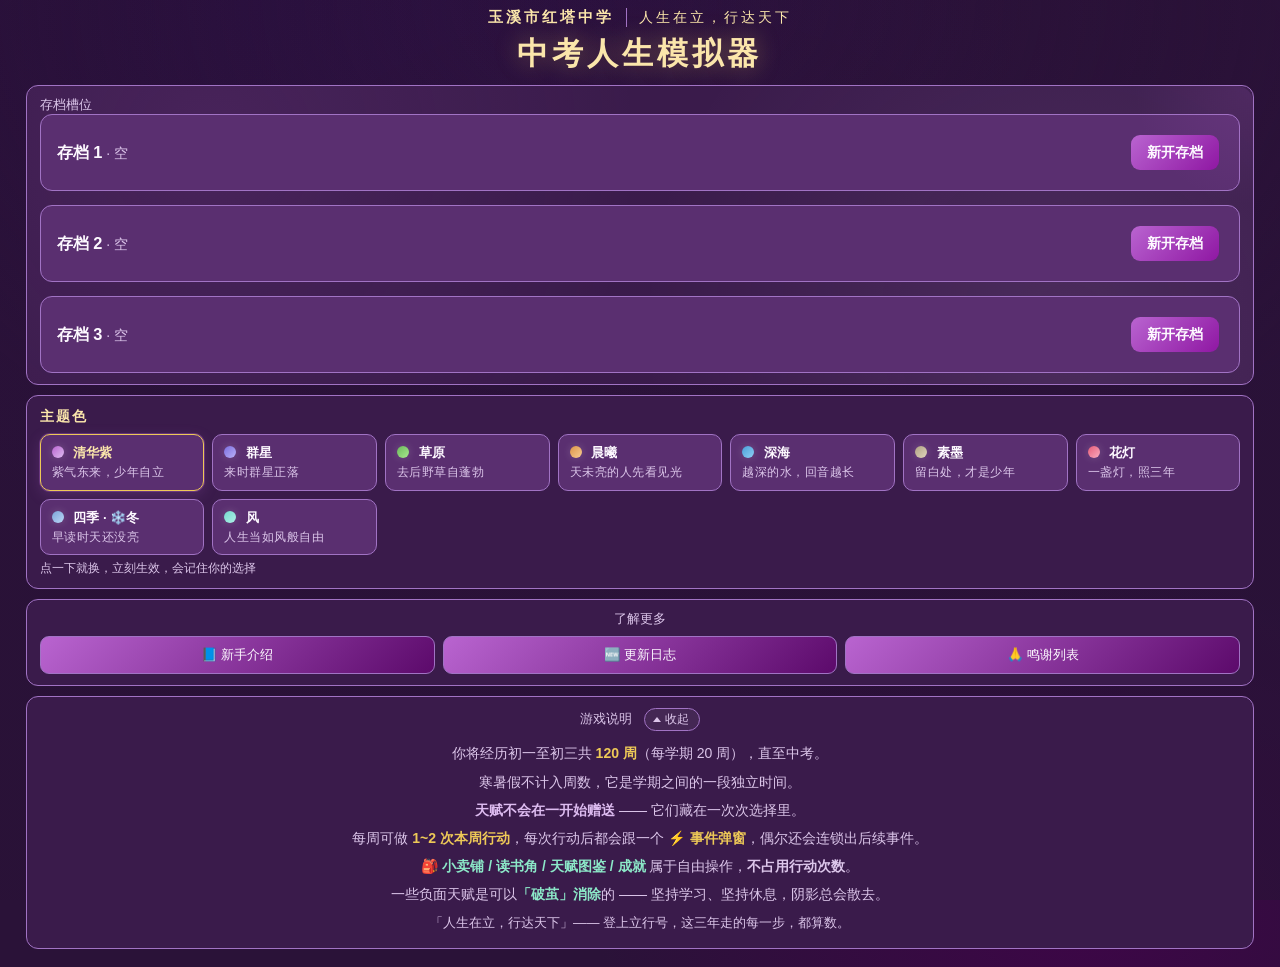
==== game.html @ 7a3316e2 "Add files via upload" ====
<!DOCTYPE html>
<html lang="zh-CN">

<head>
  <meta charset="UTF-8">
  <meta name="viewport" content="width=device-width, initial-scale=1.0">
  <title>中考人生模拟器 · 玉溪市红塔中学</title>

  <!-- ============================================================
       样式：按层拆分，改外观只动这里
       ============================================================ -->
  <style>
/* ============================================================
 * 基础层：配色变量、全局重置、背景、标题
 * ------------------------------------------------------------
 * 这一层只负责"长什么样"，不涉及任何玩法逻辑。
 * 想换配色、字号、动画，改这里即可。
 * ============================================================ */

    /* 主题色：清华紫 #660874
     * ------------------------------------------------------------
     * 品牌色本身很深，直接当文字色会看不清，所以拆成两支：
     *   --brand  清华紫本体，用于按钮底、渐变、卡片背景
     *   --purple 提亮后的紫，用于标题/边框/图标等需要看清的地方
     * 想换配色只改这一段，全局生效。
     */
    :root {
      --brand: #660874;       /* 清华紫（品牌主色） */
      --brand-deep: #3d0647;
      --brand-lite: #8a2b9c;

      --purple: #c08ae8;      /* 提亮紫 · 标题/边框/强调文字 */
      --purple2: #9c4dcc;
      --gold: #d7b45a;        /* 点缀金（徽章/进度条） */
      --gold-soft: #f0d488;   /* 亮金（标题发光） */

      --bg: #120a18;
      --panel: #1e1029;
      --panel2: #2a1638;
      --line: #4a2760;
      --txt: #f2ecf7;
      --dim: #bda9cd;
      --green: #7ee0c0;
      --red: #ff7aa2;
      --blue: #a86ddb;

      /* 发光色的 rgb 三元组：写成 rgb 才能在 rgba() 里调透明度。
         这三组由 js/02c-themes.js 按主题覆盖，不要在这里改。 */
      --glow: 156, 77, 204;
      --glow2: 192, 138, 232;
      --brand-rgb: 102, 8, 116;

      /* 没有背景图时用的纯 CSS 渐变（主题自带） */
      --bg-grad: none;
      --bg-image: none;
      --bg-opacity: 0.26;
      --bg-overlay: rgba(18, 10, 24, .82);
    }

    /* ============================================================
     * 屏幕自适应：根字号随视口宽度线性变化
     * ------------------------------------------------------------
     * 全站尺寸都用 rem，所以只改这一个数，按钮 / 卡片 / 间距
     * 会整整齐齐地一起放大缩小 —— 不会出现"大屏上字小得像蚂蚁"
     * 或"小笔记本上按钮顶出屏幕"的情况。
     *   1024 宽 → 约 14.3px　1280 宽 → 约 15.1px　1920 宽 → 约 17px
     * 想整体更大/更小，调下面这行即可。
     * ============================================================ */
    html {
      font-size: clamp(13px, calc(11px + 0.36vw), 18px)
    }

    /* 矮屏（1366×768 这类笔记本）：字号再收一档，换垂直空间 */
    @media(max-height:820px) {
      html {
        font-size: clamp(12.5px, calc(10.5px + 0.26vw), 15px)
      }
    }

    * {
      box-sizing: border-box;
      margin: 0;
      padding: 0
    }

    body {
      /* 主题渐变 + 兜底深色，两者叠着用，主题没配渐变也不会白屏 */
      background: var(--bg-grad, none), var(--bg);
      background-color: var(--bg);
      color: var(--txt);
      font-family: "PingFang SC", "Microsoft YaHei", sans-serif;
      font-size: .92rem;
      min-height: 100vh;
      padding: clamp(8px, 0.9vh, 14px)
    }

    /* 内容宽度：小屏跟着缩，大屏最多铺到 1280px 而不是一条 960 的窄带 */
    .screen {
      width: min(1280px, 96vw);
      margin: 0 auto
    }

    /* ============================================================
     * 主菜单在矮屏上收紧
     * ------------------------------------------------------------
     * 主菜单是长页面，允许滚动；但 1366×768 这类笔记本上
     * 我们希望它尽量一屏装得下，少滚一点是一点。
     * 这里把标题、卡片内边距、行高一并压一档，约能省 120~200px。
     * ============================================================ */
    @media(max-height:820px) {
      #startScreen h1 {
        font-size: 1.5rem;
        margin: 2px 0
      }

      #startScreen .sub {
        font-size: .8rem;
        margin-bottom: 4px
      }

      #startScreen .card {
        padding: 8px 10px;
        margin-bottom: 6px
      }

      #startScreen .slots {
        gap: 5px
      }

      #startScreen .docbtns {
        gap: 5px
      }

      #startScreen .docbtns .btn {
        padding: 5px 10px;
        font-size: .82rem
      }

      #startScreen #aboutBody {
        font-size: .8rem !important;
        line-height: 1.6 !important
      }

      #startScreen .themelist {
        gap: 5px
      }
    }

    /* 极矮屏（≤680）：「游戏说明」默认收起，但绝不彻底消失。
     * 以前这里直接 display:none，矮屏上玩家就完全看不到说明了 ——
     * 现在改成默认折叠，点一下「展开」照样能看。 */
    @media(max-height:680px) {
      #startScreen #aboutBody.collapsed {
        display: none
      }

      #startScreen h1 {
        font-size: 1.3rem
      }

      .school-brand {
        display: none
      }
    }

    /* ============================================================
     * 游戏屏：整屏自适应，一屏装下所有东西
     * ------------------------------------------------------------
     * 用 flex 撑满视口高度，日志区吃掉剩余空间（flex:1），
     * 行动面板保持自身高度。这样 768 高的笔记本和 1440 高的
     * 大屏看到的都是"不用滚的完整界面"，只是日志区高矮不同。
     * ============================================================ */
    #gameScreen {
      height: calc(100vh - 2 * clamp(8px, 0.9vh, 14px));
      height: calc(100dvh - 2 * clamp(8px, 0.9vh, 14px));
      display: flex;
      flex-direction: column;
      min-height: 0
    }

    /* 窄屏 / 矮屏：放弃"一屏装下"，回到自然滚动（不然内容会被压扁） */
    @media(max-width:760px),
    (max-height:560px) {
      #gameScreen {
        height: auto;
        min-height: calc(100vh - 2 * clamp(8px, 0.9vh, 14px))
      }
    }

    h1 {
      font-size: 2rem;
      letter-spacing: 4px;
      text-align: center;
      color: var(--gold-soft);
      text-shadow: 0 0 24px rgba(215, 180, 90, .45);
      animation: titleGlow 3s ease-in-out infinite alternate
    }

    @keyframes titleGlow {
      from {
        text-shadow: 0 0 24px rgba(215, 180, 90, .45)
      }

      to {
        text-shadow: 0 0 40px rgba(240, 212, 136, .85)
      }
    }

    .sub {
      text-align: center;
      color: var(--dim);
      margin: 6px 0 14px
    }

/* ==================================================================
 * 「游戏说明」的展开 / 收起
 * ------------------------------------------------------------------
 * 标题右侧的一枚小胶囊：一枚会转向的箭头 + 一个词。
 *   展开时 → 箭头朝上，写「收起」
 *   收起时 → 箭头朝下，写「展开」
 * 矮屏（≤680 高）默认收起，但按钮一直在，点一下就能看到说明。
 * ================================================================== */

.about-toggle {
  display: inline-flex;
  align-items: center;
  gap: 4px;
  margin-left: 8px;
  padding: 2px 10px 2px 8px;
  font-size: .74rem;
  line-height: 1.5;
  font-family: inherit;
  color: var(--glow2, #c9a3e0);
  background: rgba(255, 255, 255, .05);
  border: 1px solid var(--line);
  border-radius: 999px;
  cursor: pointer;
  vertical-align: middle;
  white-space: nowrap;
  transition: background .18s ease, border-color .18s ease, color .18s ease
}

.about-toggle:hover {
  background: rgba(255, 255, 255, .12);
  border-color: var(--glow2, #c9a3e0)
}

.about-toggle:active {transform: translateY(1px)}

/* 箭头：默认朝下（收起态），展开时转 180° 朝上 */
.about-toggle .chev {
  width: 0;
  height: 0;
  border-left: 4px solid transparent;
  border-right: 4px solid transparent;
  border-top: 5px solid currentColor;
  transition: transform .28s cubic-bezier(.34, 1.4, .64, 1)
}

.about-toggle.is-open .chev {transform: rotate(180deg)}

@media(prefers-reduced-motion: reduce) {
  .about-toggle .chev {transition: none}
}

</style>
  <style>
/* ============================================================
 * 组件层：按钮、卡片、属性条、徽章、日志、行动面板
 * ------------------------------------------------------------
 * 这一层只负责"长什么样"，不涉及任何玩法逻辑。
 * 想换配色、字号、动画，改这里即可。
 * ============================================================ */

    .btn {
      display: inline-block;
      background: linear-gradient(135deg, var(--brand-lite), var(--brand-deep));
      border: 1px solid var(--line);
      color: var(--txt);
      padding: 8px 16px;
      border-radius: 9px;
      font-size: .92rem;
      cursor: pointer;
      transition: box-shadow .2s ease, border-color .2s ease, filter .2s ease, background .2s ease;
      margin: 4px;
      position: relative;
      overflow: hidden
    }

    .btn::before {
      content: "";
      position: absolute;
      top: 0;
      left: -100%;
      width: 100%;
      height: 100%;
      background: linear-gradient(90deg, transparent, rgba(var(--glow2), .2), transparent);
      transition: left .4s ease
    }

    .btn:not(:disabled):hover::before {
      left: 100%
    }

    .btn::after {
      content: "";
      position: absolute;
      inset: 0;
      border-radius: inherit;
      pointer-events: none;
      box-shadow: 0 0 0 0 rgba(var(--glow), 0);
      transition: box-shadow .22s ease
    }

    .btn:not(:disabled):hover::after {
      box-shadow: 0 0 0 2px rgba(var(--glow), .5), 0 8px 22px rgba(var(--glow), .32)
    }

    .btn:not(:disabled):hover {
      filter: brightness(1.14);
      border-color: var(--purple)
    }

    .btn.primary {
      background: linear-gradient(135deg, var(--brand-lite), var(--brand));
      border: none;
      font-weight: bold
    }

    .btn.green {
      background: linear-gradient(135deg, #7ee0c0, #3aa88a);
      border: none
    }

    .btn:disabled {
      opacity: .4;
      cursor: not-allowed;
      filter: none
    }

    .btn:disabled::after {
      display: none
    }

    .btn:disabled:hover {
      filter: none;
      border-color: var(--line);
      box-shadow: none
    }

    .btn:disabled.green {
      filter: grayscale(.7)
    }

    .card {
      background: var(--panel);
      border: 1px solid var(--line);
      border-radius: 12px;
      padding: 11px 13px;
      margin: 0;
      animation: fadeInUp .4s ease both
    }

    /* 开始界面（主菜单）是单列长页面，卡片之间需要留白 */
    #startScreen .card {
      margin: 10px 0
    }

    @keyframes fadeInUp {
      from {
        opacity: 0;
        transform: translateY(12px)
      }

      to {
        opacity: 1;
        transform: none
      }
    }

    .slots {
      display: grid;
      gap: 14px
    }

    .slot {
      background: var(--panel2);
      border: 1px solid var(--line);
      border-radius: 12px;
      padding: 16px;
      display: flex;
      justify-content: space-between;
      align-items: center;
      gap: 10px;
      flex-wrap: wrap;
      transition: all .2s ease
    }

    .slot:hover {
      border-color: var(--purple);
      box-shadow: 0 4px 16px rgba(var(--glow), .2)
    }

    .slot .info {
      font-size: .9rem;
      color: var(--dim);
      line-height: 1.7
    }

    .slot .info b {
      color: var(--txt);
      font-size: 1.05rem
    }

    .hidden {
      display: none !important
    }

    /* 主区：左栏宽度随视口变化（小屏 210 / 大屏 280），
     * 并用 min-height:0 允许内部滚动 —— 否则 flex 子项会被内容撑破。 */
    #hud {
      display: grid;
      grid-template-columns: clamp(210px, 21vw, 280px) 1fr;
      gap: 10px;
      align-items: stretch;
      flex: 1 1 auto;
      min-height: 0
    }

    /* 左栏：状态卡片竖排，间距统一收紧；内容超高时自己滚 */
    .sidecol {
      display: grid;
      grid-template-rows: auto auto 1fr;
      gap: 8px;
      min-height: 0;
      overflow-y: auto
    }

    /* 右栏：日志吃掉剩余高度，行动面板保持自身高度 */
    .maincol {
      display: grid;
      grid-template-rows: 1fr auto;
      gap: 8px;
      min-height: 0
    }

    @media(max-width:760px) {
      #hud {
        grid-template-columns: 1fr;
        grid-template-rows: auto 1fr
      }

      .sidecol {
        grid-template-rows: none;
        overflow: visible
      }
    }

    /* 假期期间顶栏的「❄️ 寒假 / 🌞 暑假」—— 这时不显示第几周 */
    .weekpill .vac-pill {
      color: var(--gold-soft);
      font-weight: bold
    }

    .stat {
      margin: 6px 0;
      font-size: .9rem
    }

    .stat .bar {
      height: 8px;
      background: #11152e;
      border-radius: 4px;
      overflow: hidden;
      margin-top: 3px
    }

    .stat .bar i {
      display: block;
      height: 100%;
      border-radius: 4px;
      transition: width .6s cubic-bezier(.4, 0, .2, 1)
    }

    .badge {
      display: inline-block;
      padding: 2px 8px;
      border-radius: 6px;
      font-size: .78rem;
      margin: 2px;
      border: 1px solid var(--line);
      transition: all .2s ease;
      cursor: pointer
    }

    .badge:hover {
      box-shadow: 0 0 12px rgba(var(--glow), .5);
      border-color: var(--purple);
      filter: brightness(1.2)
    }

    .c1 {
      color: #a99fd4
    }

    .c2 {
      color: #7ee0c0
    }

    .c3 {
      color: var(--purple)
    }

    .c4 {
      color: #c9a7ff
    }

    .c5 {
      color: #ffb4d1
    }

    .c6 {
      color: var(--gold-soft);
      text-shadow: 0 0 8px rgba(var(--glow2), .6)
    }

    .c7 {
      color: #ffb86b;
      text-shadow: 0 0 10px rgba(255, 184, 107, .7)
    }

    /* 日志区：吃掉剩余高度，内部滚动，页面整体不会被日志撑长。
     * min-height 保证矮屏上也不会被压成一条缝。 */
    .log {
      height: auto;
      min-height: 120px;
      max-height: 46vh;
      overflow-y: auto;
      background: #0b0818;
      border: 1px solid var(--line);
      border-radius: 12px;
      padding: 10px 12px;
      font-size: .86rem;
      line-height: 1.6
    }

    .log .week-head {
      color: var(--gold);
      font-weight: bold;
      border-top: 1px dashed var(--line);
      padding-top: 4px;
      margin-top: 4px;
      animation: fadeInUp .5s ease both
    }

    .log .good {
      color: var(--green)
    }

    .log .bad {
      color: var(--red)
    }

    .log .sys {
      color: var(--blue)
    }

    .log .talent {
      color: var(--purple)
    }

    .log .exam {
      color: var(--gold)
    }

    .log .ach {
      color: #ffb86b;
      font-weight: bold
    }

    .log>div {
      animation: fadeInUp .3s ease both
    }

    .opts {
      display: grid;
      gap: 6px;
      margin-top: 6px
    }

    .opts .btn {
      text-align: left
    }

    /* ============================================================
     * 界面瘦身（紧凑布局）
     * ------------------------------------------------------------
     * 这几段是专门为"少滚滚轮"加的：
     *   .statgrid  属性栏两列，进度条变细
     *   .actgrid   行动按钮单列（六选一竖排，不再显得空泛）
     *   .subjtoggle 学科栏默认折叠
     * 想恢复原来的宽松版式，把这几段整块删掉即可。
     * ============================================================ */

    .statgrid {
      display: grid;
      grid-template-columns: 1fr 1fr;
      gap: 4px 10px
    }

    .stat.compact {
      margin: 1px 0;
      font-size: .78rem
    }

    .stat.compact .bar {
      height: 4px;
      margin-top: 1px
    }

    /* 属性名 + 档位文字一行，档位靠右 */
    .stathead {
      display: flex;
      justify-content: space-between;
      align-items: baseline;
      gap: 4px
    }

    .stathead .num {
      color: var(--gold)
    }

    /* 档位文字：t0 最糟 → t4 最好（压力由 JS 反向传 tone，配色自动对调）
     *
     * ★ 注意：这里只给 color，绝不能给 background。
     *   以前文字和背景用了同一个颜色，等于"红字画在红方块上"，
     *   结果整块变成纯色方块，档位文字完全看不见。
     *   刻度条的填充色由下面 .segbar i.on 单独负责。
     */
    .stathead .lv {
      font-size: .74rem;
      letter-spacing: .5px;
      white-space: nowrap;
      background: none;
      padding: 0 2px;
      border-radius: 3px
    }

    .stathead .lv.t0 {color: var(--red)}

    .stathead .lv.t1 {color: #ffb86b}

    .stathead .lv.t2 {color: var(--gold)}

    .stathead .lv.t3 {color: #b9e37a}

    .stathead .lv.t4 {color: var(--green)}

    /* 刻度条的填充色：只画在 segbar 的格子上 */
    .segbar.t0 i.on {background: var(--red)}

    .segbar.t1 i.on {background: #ffb86b}

    .segbar.t2 i.on {background: var(--gold)}

    .segbar.t3 i.on {background: #b9e37a}

    .segbar.t4 i.on {background: var(--green)}

    /* 五格刻度条：只暴露"第几档"，不暴露精确数值 */
    .segbar {
      display: grid;
      grid-template-columns: repeat(5, 1fr);
      gap: 2px;
      margin-top: 3px
    }

    .segbar i {
      display: block;
      height: 5px;
      border-radius: 2px;
      background: #11152e;
      transition: background .5s ease
    }

    /* 行动按钮：单列竖排。每一行只占一行高，六行也不会把屏幕顶下去 */
    .actgrid {
      display: grid;
      grid-template-columns: 1fr;
      gap: 5px;
      margin-top: 5px
    }

    .actgrid .btn {
      margin: 0;
      padding: 7px 12px;
      font-size: .9rem;
      text-align: left;
      line-height: 1.35
    }

    .actgrid .btn small {
      display: block;
      color: #c8d0f0;
      font-size: .74rem;
      margin-top: 1px
    }

    @media(max-width:420px) {
      .statgrid {
        grid-template-columns: 1fr
      }
    }

    @media(max-width:760px) {
      .log {
        max-height: 40vh
      }
    }

    /* ============================================================
     * 顶栏时间胶囊 / 社团胶囊
     * ============================================================ */

    .timepill,
    .clubpill {
      display: inline-flex;
      align-items: center;
      gap: 4px;
      padding: 4px 12px;
      border-radius: 999px;
      font-size: .78rem;
      background: var(--panel2);
      border: 1px solid var(--line);
      color: var(--dim);
      white-space: nowrap
    }

    .timepill b,
    .clubpill b {
      color: var(--gold)
    }

    .clubpill {
      background: linear-gradient(135deg, rgba(var(--brand-rgb), .5), var(--panel2));
      border-color: var(--purple);
      color: var(--txt)
    }

    .clubpill b {
      color: var(--gold-soft)
    }

    /* 主菜单三个文档按钮 */
    .docbtns {
      display: flex;
      gap: 8px;
      justify-content: center;
      flex-wrap: wrap
    }

    .docbtns .btn {
      flex: 1 1 30%;
      min-width: 120px;
      margin: 0;
      padding: 9px 6px;
      font-size: .85rem
    }

    /* ============================================================
     * Markdown 文档弹窗
     * ============================================================ */

    /* ★ v1.1 收紧：文档弹窗以前被拉得很长，
     *   一半是因为段间距和行高都偏大，一半是因为
     *   guide.md 里几乎每句话之间都有空行（每句一个 <p>）。
     *   这里把间距压到"看着是一段话"的程度，而不是段与段之间空一大块。 */
    /* ★ 关键修复：弹窗正文是 white-space: pre-wrap（为了保留事件文案里的手动换行），
     *   但 Markdown 渲染出来的 HTML 每个标签之间都有一个 "\n"，
     *   被 pre-wrap 一渲染就成了真实空行 —— 每两个元素之间凭空多出一行，
     *   整篇文档被拉长一大截。这里把文档区改回 normal。 */
    .markdown {
      line-height: 1.45;
      font-size: .85rem;
      white-space: normal
    }

    .markdown h2 {
      font-size: .98rem;
      color: var(--gold-soft);
      margin: 2px 0 4px;
      padding-bottom: 2px;
      border-bottom: 1px solid var(--line)
    }

    .markdown h2:first-child {
      margin-top: 0
    }

    .markdown h3 {
      font-size: .9rem;
      color: var(--purple);
      margin: 6px 0 2px
    }

    .markdown h4 {
      font-size: .85rem;
      color: var(--txt);
      margin: 5px 0 1px
    }

    .markdown p {
      margin: 1px 0;
      color: var(--txt)
    }

    /* 相邻段落之间留一点点呼吸，但不再是"空一行" */
    .markdown p + p {
      margin-top: 2px
    }

    .markdown ul {
      margin: 2px 0 2px 16px
    }

    .markdown li {
      margin: 0 0
    }

    .markdown blockquote {
      margin: 4px 0;
      padding: 4px 8px;
      line-height: 1.45;
      border-left: 3px solid var(--gold);
      background: rgba(215, 180, 90, .07);
      color: var(--gold-soft);
      border-radius: 0 8px 8px 0
    }

    .markdown code {
      background: var(--panel2);
      padding: 1px 5px;
      border-radius: 4px;
      font-size: .8rem;
      color: var(--green)
    }

    .markdown hr.mdhr {
      border: 0;
      border-top: 1px dashed var(--line);
      margin: 5px 0
    }

    .markdown table.mdtable {
      width: 100%;
      border-collapse: collapse;
      margin: 6px 0;
      font-size: .8rem
    }

    .markdown .mdtable th {
      background: var(--panel2);
      color: var(--gold-soft);
      padding: 4px 6px;
      text-align: left;
      border: 1px solid var(--line)
    }

    .markdown .mdtable td {
      padding: 4px 6px;
      border: 1px solid var(--line);
      color: var(--txt)
    }

    .markdown .mdtable tr:nth-child(even) td {
      background: rgba(255, 255, 255, .02)
    }

    /* ============================================================
     * 隐藏滚动条（视觉干净，但仍能正常滚动）
     * ------------------------------------------------------------
     * 开关在 js/02-config.js 的 ui.hideScrollbar（默认开）。
     * 想恢复滚动条，把那一项改成 false 即可，不用动这里。
     * ============================================================ */

    /* Chrome / Edge / Safari */
    body.no-scrollbar ::-webkit-scrollbar,
    body.no-scrollbar *::-webkit-scrollbar {
      width: 0;
      height: 0;
      background: transparent
    }

    body.no-scrollbar ::-webkit-scrollbar-thumb,
    body.no-scrollbar *::-webkit-scrollbar-thumb {
      background: transparent;
      border: 0
    }

    body.no-scrollbar ::-webkit-scrollbar-track,
    body.no-scrollbar *::-webkit-scrollbar-track {
      background: transparent
    }

    /* Firefox / 旧 Edge */
    body.no-scrollbar,
    html.no-scrollbar,
    body.no-scrollbar *,
    html.no-scrollbar * {
      scrollbar-width: none;
      -ms-overflow-style: none
    }

    /* 页面级滚动条（归 html 管） */
    html.no-scrollbar::-webkit-scrollbar,
    body.no-scrollbar::-webkit-scrollbar {
      width: 0;
      height: 0;
      background: transparent
    }

    /* ============================================================
     * 滚动提示：内容没看完时，底部一道渐隐
     * ------------------------------------------------------------
     * 隐藏滚动条后玩家可能不知道下面还有内容，
     * 用一道很淡的渐变暗示。开关：ui.scrollHint
     * ============================================================ */

    .scrollfade {
      position: relative
    }

    body.scroll-hint .scrollfade::after {
      content: "";
      position: absolute;
      left: 0;
      right: 0;
      bottom: 0;
      height: 26px;
      pointer-events: none;
      background: linear-gradient(to bottom, rgba(11, 8, 24, 0), rgba(11, 8, 24, .92));
      border-radius: 0 0 12px 12px;
      z-index: 2
    }

    body.scroll-hint .modal .scrollfade::after {
      background: linear-gradient(to bottom, rgba(20, 14, 38, 0), rgba(20, 14, 38, .95))
    }

    /* 已经滚到底就把渐隐去掉（由 JS 打上 .at-end） */
    body.scroll-hint .scrollfade.at-end::after {
      opacity: 0;
      transition: opacity .2s ease
    }

    /* ============================================================
     * 矮屏（1366×768 这类笔记本）：收紧垂直节奏
     * ------------------------------------------------------------
     * 顶栏和卡片的内边距压一档，把省下的高度让给日志与行动面板。
     * ============================================================ */
    @media(max-height:820px) {
      .topline {
        gap: 4px;
        margin-bottom: 6px
      }

      .topline .btn {
        padding: 5px 10px;
        margin: 2px
      }

      .card {
        padding: 8px 10px
      }

      .actgrid .btn {
        padding: 6px 10px
      }
    }

</style>
  <style>
/* ============================================================
 * 弹窗层：模态框、天赋详情、飘字、提示条、成就格
 * ------------------------------------------------------------
 * 这一层只负责"长什么样"，不涉及任何玩法逻辑。
 * 想换配色、字号、动画，改这里即可。
 * ============================================================ */

    .modal-mask {
      position: fixed;
      inset: 0;
      background: rgba(5, 3, 15, .8);
      display: flex;
      align-items: center;
      justify-content: center;
      z-index: 50;
      animation: maskIn .25s ease
    }

    @keyframes maskIn {
      from {
        opacity: 0
      }

      to {
        opacity: 1
      }
    }

    /* 弹窗本身不滚动，只有内部 .body 滚动。
     * 这样右上角的 × 永远固定在弹窗顶部，滚到哪都能点到。 */
    .modal {
      background: var(--panel);
      border: 1px solid var(--purple);
      border-radius: 14px;
      max-width: 480px;
      width: 92%;
      padding: 14px 16px;
      box-shadow: 0 0 60px rgba(var(--glow), .25);
      max-height: 86vh;
      display: flex;
      flex-direction: column;
      overflow: hidden;
      animation: pop .3s ease;
      position: relative
    }

    .modal.talent-modal {
      max-width: 430px;
      padding: 12px 14px
    }

    .modal.talent-modal .body {
      font-size: .85rem;
      line-height: 1.6
    }

    .talent-header {
      display: flex;
      align-items: center;
      justify-content: space-between;
      gap: 8px;
      margin-bottom: 8px;
      padding-bottom: 8px;
      border-bottom: 1px dashed var(--line)
    }

    .talent-header .talent-name {
      font-size: 1.05rem;
      font-weight: bold;
      letter-spacing: .5px
    }

    .talent-header .talent-lv {
      font-size: .72rem;
      padding: 2px 8px;
      border-radius: 999px;
      border: 1px solid currentColor
    }

    .talent-poem {
      font-style: italic;
      color: var(--dim);
      text-align: center;
      margin-bottom: 8px;
      font-size: .78rem;
      line-height: 1.5
    }

    .talent-section {
      background: var(--panel2);
      border: 1px solid var(--line);
      border-radius: 8px;
      padding: 5px 9px;
      margin-bottom: 5px
    }

    .talent-section .label {
      font-size: .68rem;
      color: var(--dim);
      margin-bottom: 1px;
      letter-spacing: .5px
    }

    .talent-section .value {
      font-size: .78rem;
      color: var(--txt);
      line-height: 1.4
    }

    .talent-section.inc .value {
      color: var(--red);
      font-size: .72rem
    }

    .talent-row {
      display: grid;
      grid-template-columns: 1fr 1fr;
      gap: 5px;
      margin-bottom: 5px
    }

    .talent-row .talent-section {
      margin-bottom: 0
    }

    /* 关闭按钮：用 sticky 而不是 absolute —— 内容再长，
     * 滚动到哪它都跟着，不会被顶上去看不见。 */
    .modal .close-x {
      position: absolute;
      top: 7px;
      right: 10px;
      padding: 1px 7px;
      z-index: 5;
      font-size: 1.3rem;
      cursor: pointer;
      color: var(--dim);
      background: var(--panel2);
      border: 1px solid var(--line);
      border-radius: 10px;
      transition: all .2s ease;
      line-height: 1.2;
      user-select: none
    }

    .modal .close-x:hover {
      color: var(--red);
      border-color: var(--red)
    }

    /* 弹窗内容区限制最大高度，内部滚动，页面不会被撑得很长 */
    .modal .body {
      flex: 1 1 auto;
      min-height: 0;
      max-height: 62vh;
      overflow-y: auto;
      overscroll-behavior: contain
    }

    /* 内容没看完时底部渐隐，暗示"下面还有"（滚动条被隐藏了，需要这个提示） */
    body.scroll-hint .modal .body.fade {
      -webkit-mask-image: linear-gradient(to bottom, #000 calc(100% - 24px), transparent 100%);
      mask-image: linear-gradient(to bottom, #000 calc(100% - 24px), transparent 100%)
    }

    /* 已经到底部（或内容根本没超）就不加渐隐 */
    body.scroll-hint .modal .body.at-end {
      -webkit-mask-image: none;
      mask-image: none
    }

    @keyframes pop {
      from {
        transform: scale(.85);
        opacity: 0
      }

      to {
        transform: scale(1);
        opacity: 1
      }
    }

    .modal h2 {
      color: var(--purple);
      margin-bottom: 6px;
      font-size: 1.05rem;
      padding-right: 28px;
      line-height: 1.35
    }

    .modal .body {
      line-height: 1.55;
      color: var(--txt);
      white-space: pre-wrap;
      font-size: .88rem
    }

    /* 弹窗正文里手写的 line-height:2 一律压到 1.55，避免大段空白 */
    .modal .body [style*="line-height:2"],
    .modal .body [style*="line-height: 2"],
    .modal .body [style*="line-height:2.2"],
    .modal .body [style*="line-height:2.4"] {
      line-height: 1.55 !important
    }

    .tag-title {
      font-size: .82rem;
      color: var(--dim)
    }

    .endcard {
      text-align: center;
      padding: 8px 4px
    }

    .endcard .big {
      font-size: 2rem;
      margin: 8px 0;
      animation: bigPop .6s cubic-bezier(.34, 1.56, .64, 1)
    }

    @keyframes bigPop {
      from {
        transform: scale(0) rotate(-180deg);
        opacity: 0
      }

      to {
        transform: scale(1) rotate(0);
        opacity: 1
      }
    }

    /* 提示条容器：竖着排，多条消息不会叠在同一处互相盖住。
     * 以前每条 toast 都自己 fixed 到 top:20px，连着来两条就完全重叠。 */
    #toastBox {
      position: fixed;
      top: 16px;
      left: 50%;
      transform: translateX(-50%);
      z-index: 99;
      display: flex;
      flex-direction: column;
      align-items: center;
      gap: 6px;
      pointer-events: none;
      width: max-content;
      max-width: 92vw
    }

    /* ============================================================
     * 弹窗正文的换行处理
     * ------------------------------------------------------------
     * 以前弹窗正文整体是 white-space: pre-wrap，本意是保留事件文案里的
     * 手动换行。但 JS 是用模板字符串拼 HTML 的，源码里为了好看有大量的
     * 换行和缩进 —— pre-wrap 会把它们全部当成真实换行渲染出来，
     * 于是天赋图鉴、破茧卡片、成绩单这些窗口凭空多出一堆空行，被拉得很长。
     *
     * 这里把默认改回 normal：只有显式写了 white-space:pre-wrap 的元素
     * （内联样式优先级更高，不受本条影响）才保留手动换行。
     * ============================================================ */
    #modalBody,
    #modalBody * {
      white-space: normal
    }

    .toast {
      position: static;
      background: linear-gradient(135deg, var(--brand-lite), var(--brand));
      color: #fff;
      padding: 10px 20px;
      border-radius: 12px;
      box-shadow: 0 8px 30px rgba(0, 0, 0, .4);
      animation: toastIn .4s cubic-bezier(.34, 1.56, .64, 1);
      white-space: nowrap;
      font-size: .9rem
    }

    @keyframes toastIn {
      from {
        transform: scale(.6);
        opacity: 0
      }

      to {
        transform: scale(1);
        opacity: 1
      }
    }

    .achlist {
      display: grid;
      grid-template-columns: repeat(auto-fill, minmax(190px, 1fr));
      gap: 7px
    }

    .achitem {
      background: var(--panel2);
      border: 1px solid var(--line);
      border-radius: 9px;
      padding: 7px 9px;
      font-size: .8rem;
      line-height: 1.5;
      transition: all .2s ease
    }

    .achitem:hover {
      border-color: var(--purple)
    }

    .achitem.lock {
      opacity: .35;
      filter: grayscale(1)
    }

    header.topline {
      display: flex;
      justify-content: space-between;
      align-items: center;
      flex-wrap: wrap;
      gap: 6px;
      margin-bottom: 8px
    }

    .weekpill {
      background: var(--panel2);
      border: 1px solid var(--line);
      border-radius: 999px;
      padding: 4px 14px;
      font-size: .84rem
    }

    .weekpill b {
      color: var(--gold)
    }

    .optbtn {
      color: #ffffff !important
    }

    .optbtn b {
      color: #ffffff;
      font-weight: 600
    }

    .optbtn small {
      color: #c8d0f0 !important;
      font-size: .8rem
    }

    .optbtn:disabled {
      opacity: .45
    }

    .optbtn:disabled b {
      color: #9aa3c7
    }

    /* 飘字：横向最多错开 5 个位置，JS 会再给一个纵向偏移，
     * 连着飘十几条也不会叠成一团看不清。 */
    .floatgain {
      position: fixed;
      left: 50%;
      top: 55%;
      transform: translateX(-50%);
      font-weight: bold;
      font-size: 1.05rem;
      pointer-events: none;
      z-index: 120;
      animation: floatup 1.6s ease-out forwards;
      text-shadow: 0 2px 8px rgba(0, 0, 0, .6)
    }

    @keyframes floatup {
      0% {
        opacity: 0;
        transform: translate(-50%, 10px) scale(.7)
      }

      15% {
        opacity: 1;
        transform: translate(-50%, 0) scale(1.15)
      }

      30% {
        transform: translate(-50%, -6px) scale(1)
      }

      100% {
        opacity: 0;
        transform: translate(-50%, -90px)
      }
    }

    .subjrow {
      display: flex;
      justify-content: space-between;
      font-size: .85rem;
      margin: 3px 0
    }

    .subjrow .bar {
      flex: 1;
      height: 6px;
      background: #11152e;
      border-radius: 3px;
      margin: 5px 8px 0;
      overflow: hidden
    }

    .subjrow .bar i {
      display: block;
      height: 100%;
      background: var(--blue);
      transition: width .5s
    }

    .namegrid {
      display: grid;
      grid-template-columns: repeat(auto-fill, minmax(96px, 1fr));
      gap: 8px;
      margin-top: 8px
    }

    .namebtn {
      background: var(--panel2);
      border: 1px solid var(--line);
      color: var(--txt);
      border-radius: 8px;
      padding: 8px;
      cursor: pointer;
      transition: all .2s ease;
      font-size: .9rem
    }

    .namebtn:hover {
      border-color: var(--purple);
      box-shadow: 0 0 0 2px rgba(var(--glow), .35)
    }

    .namebtn.sel {
      background: linear-gradient(135deg, var(--brand-lite), var(--brand-deep));
      border-color: var(--purple)
    }

    .talentgrid {
      display: grid;
      grid-template-columns: repeat(auto-fill, minmax(140px, 1fr));
      gap: 8px;
      margin-top: 8px
    }

    .talentitem {
      background: var(--panel2);
      border: 1px solid var(--line);
      border-radius: 10px;
      padding: 8px;
      font-size: .75rem;
      transition: all .25s ease
    }

    .talentitem:hover {
      border-color: var(--purple);
      box-shadow: 0 0 0 2px rgba(var(--glow), .3), 0 4px 14px rgba(var(--glow), .2)
    }

    .talentitem.lock {
      opacity: .35;
      filter: grayscale(1)
    }

    .talentitem b {
      color: var(--gold)
    }

    /* ============================================================
     * 学科栏折叠 + 天赋图鉴紧凑卡片
     * ============================================================ */

    .subjtoggle {
      font-size: .78rem;
      color: var(--purple);
      cursor: pointer;
      padding: 4px 0;
      user-select: none
    }

    .subjtoggle:hover {
      color: var(--gold)
    }

    .subjbody {
      margin-top: 4px
    }

    .subjrow {
      font-size: .76rem
    }

    .subjrow .bar {
      height: 6px
    }

    /* 天赋卡片：一行式，比原来的三行矮一半以上 */
    .talentgrid {
      grid-template-columns: repeat(auto-fill, minmax(118px, 1fr));
      gap: 6px
    }

    .talentitem {
      padding: 6px 7px;
      font-size: .72rem;
      cursor: pointer;
      position: relative
    }

    .talentitem .tlv {
      float: right;
      color: var(--dim);
      font-size: .66rem
    }

    .talentitem .tdesc {
      color: var(--dim);
      margin-top: 2px;
      font-size: .68rem;
      line-height: 1.4;
      /* 最多两行，超出省略，保证每张卡片一样高 */
      display: -webkit-box;
      -webkit-line-clamp: 2;
      -webkit-box-orient: vertical;
      overflow: hidden
    }

    /* ============================================================
     * 创角界面的开局设置（学期范围 / 难度）
     * ============================================================ */

    .setup-block {
      margin-top: 10px;
      padding-top: 8px;
      border-top: 1px dashed var(--line)
    }

    .setup-label {
      font-size: .78rem;
      color: var(--dim);
      margin: 6px 0 4px;
      letter-spacing: .5px
    }

    .setupgrid {
      display: grid;
      grid-template-columns: repeat(auto-fill, minmax(150px, 1fr));
      gap: 6px
    }

    .setupbtn {
      background: var(--panel2);
      border: 1px solid var(--line);
      border-radius: 9px;
      padding: 6px 8px;
      color: var(--txt);
      cursor: pointer;
      text-align: left;
      transition: all .2s ease;
      line-height: 1.35
    }

    .setupbtn b {
      display: block;
      font-size: .84rem
    }

    .setupbtn small {
      display: block;
      color: var(--dim);
      font-size: .68rem;
      margin-top: 1px
    }

    .setupbtn:hover {
      border-color: var(--purple);
      box-shadow: 0 0 0 2px rgba(var(--glow), .3)
    }

    .setupbtn.sel {
      background: linear-gradient(135deg, var(--brand-lite), var(--brand-deep));
      border-color: var(--purple)
    }

    .setupbtn.sel small {
      color: #d8cbe8
    }

    .setup-hint {
      margin-top: 6px;
      font-size: .7rem;
      color: var(--dim);
      line-height: 1.5
    }

    /* 文档弹窗底部的来源说明 */
    .docfoot {
      margin-top: 10px;
      padding-top: 6px;
      border-top: 1px dashed var(--line);
      font-size: .72rem;
      color: var(--dim);
      text-align: right
    }

/* ==================================================================
 * v1.3 旅游地图
 * ------------------------------------------------------------------
 * 一张抽象的示意图：不是精确地图，只求一眼能认出是云南 / 中国，
 * 景点按 x/y 百分比摆在相应位置上。不依赖任何图片，主题切换也不影响。
 * ================================================================== */

.travel-map {
  position: relative;
  width: 100%;
  height: 220px;
  margin: 8px 0 4px;
  border-radius: 12px;
  border: 1px solid var(--line);
  background:
    radial-gradient(60% 60% at 30% 25%, rgba(120, 190, 255, .10), transparent 70%),
    linear-gradient(160deg, rgba(255, 255, 255, .04), rgba(0, 0, 0, .12));
  overflow: hidden;
}

.travel-map::before {
  /* 底图的抽象轮廓 —— 用两条弧形模拟地形，纯装饰 */
  content: "";
  position: absolute;
  inset: 0;
  background:
    radial-gradient(45% 55% at 55% 60%, rgba(120, 200, 160, .14), transparent 68%),
    radial-gradient(35% 40% at 25% 30%, rgba(200, 180, 120, .12), transparent 70%);
  pointer-events: none;
}

.map-far::before {
  background:
    radial-gradient(50% 45% at 62% 40%, rgba(140, 190, 240, .13), transparent 70%),
    radial-gradient(40% 50% at 30% 55%, rgba(190, 210, 150, .11), transparent 70%),
    radial-gradient(30% 30% at 40% 20%, rgba(220, 190, 140, .10), transparent 70%);
}

.map-label {
  position: absolute;
  right: 10px;
  bottom: 8px;
  font-size: .8rem;
  letter-spacing: .3em;
  color: var(--dim);
  opacity: .5;
  pointer-events: none;
}

.spot-dot {
  position: absolute;
  transform: translate(-50%, -50%);
  background: none;
  border: 0;
  padding: 0;
  cursor: pointer;
  display: flex;
  flex-direction: column;
  align-items: center;
  gap: 2px;
  max-width: 5.6em;
}

.spot-dot i {
  display: block;
  width: 10px;
  height: 10px;
  border-radius: 50%;
  background: var(--glow, #c08ae8);
  box-shadow: 0 0 0 3px rgba(255, 255, 255, .10);
  transition: transform .15s, box-shadow .15s, background .15s;
}

.spot-dot span {
  font-size: .68rem;
  line-height: 1.15;
  color: var(--txt);
  text-shadow: 0 1px 3px rgba(0, 0, 0, .8);
  white-space: nowrap;
}

.spot-dot:hover i {transform: scale(1.35);}

.spot-dot.spot-on i {
  background: var(--green, #52c07a);
  box-shadow: 0 0 0 4px rgba(82, 192, 122, .28);
  transform: scale(1.3);
}

.spot-dot.spot-on span {color: var(--green, #52c07a); font-weight: 700;}

.spot-dot.spot-poor {opacity: .38; cursor: not-allowed;}
.spot-dot.spot-poor i {background: var(--dim);}

@media (max-width: 480px) {
  .travel-map {height: 190px;}
  .spot-dot span {font-size: .62rem;}
}

</style>
  <style>
/* ============================================================
 * 主题层：流光特效、学校皮肤、弹窗徽章、事件进度条
 * ------------------------------------------------------------
 * 这一层只负责"长什么样"，不涉及任何玩法逻辑。
 * 想换配色、字号、动画，改这里即可。
 * ============================================================ */

    .premium-bg {
      background:
        radial-gradient(circle at 15% 20%, rgba(var(--glow), .12), transparent 40%),
        radial-gradient(circle at 85% 80%, rgba(var(--glow2), .1), transparent 40%),
        var(--panel)
    }

    .ink-decoration {
      position: absolute;
      top: 0;
      right: 0;
      width: 120px;
      height: 120px;
      background: radial-gradient(circle at 100% 0%, rgba(var(--glow), .15), transparent 70%);
      pointer-events: none;
      border-radius: 0 16px 0 100%
    }

    .badge.c6 {
      animation: goldPulse 2s ease-in-out infinite
    }

    .badge.c7 {
      background: linear-gradient(90deg, #ffd166, #ff9f1c, #ffd166);
      background-size: 200% 100%;
      -webkit-background-clip: text;
      background-clip: text;
      -webkit-text-fill-color: transparent;
      animation: rainbowFlow 3s linear infinite, goldPulse 2s ease-in-out infinite
    }

    @keyframes goldPulse {

      0%,
      100% {
        text-shadow: 0 0 6px rgba(var(--glow2), .5)
      }

      50% {
        text-shadow: 0 0 16px rgba(var(--glow2), .9), 0 0 24px rgba(255, 209, 102, .5)
      }
    }

    @keyframes rainbowFlow {
      0% {
        background-position: 0% 50%
      }

      100% {
        background-position: 200% 50%
      }
    }

    .talentitem.c6 {
      border-color: var(--gold);
      box-shadow: 0 0 12px rgba(var(--glow2), .3)
    }

    .talentitem.c7 {
      border-color: var(--gold);
      box-shadow: 0 0 18px rgba(255, 209, 102, .5), inset 0 0 12px rgba(var(--glow2), .1)
    }

    .toast.ach-toast {
      background: linear-gradient(135deg, #ffd166, #ff9f1c, #ffd166);
      background-size: 200% 100%;
      animation: toastIn .4s cubic-bezier(.34, 1.56, .64, 1), rainbowFlow 2s linear infinite;
      box-shadow: 0 0 30px rgba(255, 209, 102, .6)
    }

    /* 背景三层（由下往上）：
     *   -3  主题图片 + 多层渐变（图片在上，缺失时自动露出渐变）
     *   -2  呼吸光晕（.theme-breath，每套主题周期不同）
     *   -1  压暗层，保证正文可读
     * 屏幕情绪特效（红雾 / 灰暗）用的是正数 z-index，永远盖在它们之上。 */
    body::before {
      content: "";
      position: fixed;
      inset: 0;
      z-index: -3;
      /* 多层渐变：--bg-grad-1 在最上，3 在最下；某一层留空就自动跳过 */
      background-image: var(--bg-image, none),
        var(--bg-grad-1, none), var(--bg-grad-2, none), var(--bg-grad-3, none);
      background-size: cover, cover, cover, cover;
      background-position: center;
      background-repeat: no-repeat;
      opacity: var(--bg-opacity, 0);
      transition: opacity .6s ease
    }

    /* ============================================================
     * 主题呼吸光晕
     * ------------------------------------------------------------
     * 主题不再是静止的一张色卡 —— 每套主题有一层极慢的明暗起伏，
     * 幅度很小（0.35 ↔ 1），是"呼吸"不是"闪烁"。
     * 周期由主题的 breath 字段决定（深远的慢、轻快的快），
     * 写在 --breath-dur 上，默认 12s。
     *
     * 关掉动画：系统开了「减少动态效果」时会自动停（见文件末尾）。
     * ============================================================ */
    .theme-breath {
      position: fixed;
      inset: 0;
      z-index: -2;
      pointer-events: none;
      background: radial-gradient(1100px 780px at 50% 32%, rgba(var(--glow), .07), transparent 72%);
      opacity: .5;
      animation: themeBreath var(--breath-dur, 12s) ease-in-out infinite
    }

    @keyframes themeBreath {
      0%, 100% {opacity: .35}
      50% {opacity: 1}
    }

    body::after {
      content: "";
      position: fixed;
      inset: 0;
      z-index: -1;
      pointer-events: none;
      background: radial-gradient(1200px 800px at 50% 0%, transparent, var(--bg-overlay, rgba(18, 10, 24, .82)) 70%)
    }

    /* 系统开了「减少动态效果」时，呼吸停下来 */
    @media(prefers-reduced-motion: reduce) {
      .theme-breath {
        animation: none;
        opacity: .6
      }
    }

    /* 学校品牌条：校名 + 校训（不使用校徽） */
    .school-brand {
      display: flex;
      align-items: center;
      justify-content: center;
      gap: 12px;
      margin-bottom: 6px;
      flex-wrap: wrap
    }

    .school-brand .school-name {
      font-size: .95rem;
      color: var(--gold-soft);
      letter-spacing: 3px;
      font-weight: bold
    }

    /* 校训「人生在立，行达天下」用行楷 —— 手写体的庄重感
     * 字体栈：华文行楷（Win/Mac 都有）→ 行楷 → 楷体 → 系统楷体兜底
     * 系统上没有行楷时会优雅落到楷体，不会变成默认黑体。 */
    .school-brand .school-motto {
      font-size: .92rem;
      font-family: "STXingkai", "华文行楷", "Xingkai SC", "行楷", "KaiTi", "楷体", "Kaiti SC", kai, serif;
      font-weight: normal;
      color: var(--gold-soft);
      letter-spacing: 3px;
      padding-left: 12px;
      border-left: 1px solid var(--line)
    }

    /* 结局画面：切到「立行号」列车背景并稍微提亮 */
    .modal.k-ending {
      border-color: var(--gold)
    }

    .pop-badge {
      display: inline-block;
      margin-left: 8px;
      padding: 2px 10px;
      border-radius: 999px;
      font-size: .68rem;
      font-weight: normal;
      vertical-align: middle;
      border: 1px solid var(--line);
      color: var(--dim);
      background: var(--panel2)
    }

    .pop-badge.k-event {
      color: var(--gold);
      border-color: var(--gold)
    }

    .pop-badge.k-fixed {
      color: var(--blue);
      border-color: var(--blue)
    }

    .pop-badge.k-free {
      color: var(--green);
      border-color: var(--green)
    }

    .pop-badge.k-ending {
      color: #ffb86b;
      border-color: #ffb86b
    }

    .popup-media {
      margin: -4px 0 12px;
      border-radius: 10px;
      overflow: hidden;
      border: 1px solid var(--line);
      line-height: 0
    }

    .popup-media img {
      width: 100%;
      max-height: 180px;
      object-fit: cover;
      display: block
    }

    .modal.k-event {
      border-color: var(--gold)
    }

    .modal.k-fixed {
      border-color: var(--blue)
    }

    .modal.k-ending {
      border-color: #ffb86b
    }

    .evpill {
      background: var(--panel2);
      border: 1px solid var(--line);
      border-radius: 999px;
      padding: 6px 16px;
      font-size: .85rem;
      display: flex;
      align-items: center;
      gap: 6px
    }

    .evpill b {
      color: var(--gold)
    }

    .evpill .dots {
      display: inline-flex;
      gap: 4px
    }

    .evpill .dot {
      width: 7px;
      height: 7px;
      border-radius: 50%;
      background: #2a2148;
      border: 1px solid var(--line)
    }

    .evpill .dot.on {
      background: var(--gold);
      box-shadow: 0 0 6px rgba(var(--glow2), .8)
    }

    .btn.busy-lock {
      opacity: .35;
      cursor: not-allowed
    }

    /* ============================================================
     * 主题切换器（主菜单卡片 + 游戏内弹窗通用）
     * ------------------------------------------------------------
     * 每一个小格子就是一套主题：一颗配色圆点 + 主题名 + 一句文案。
     * ============================================================ */

    .themelist {
      display: grid;
      grid-template-columns: repeat(auto-fill, minmax(150px, 1fr));
      gap: 8px;
      margin-top: 8px
    }

    .themepicker {
      display: grid;
      grid-template-columns: repeat(auto-fill, minmax(150px, 1fr));
      gap: 8px
    }

    .themechip {
      display: block;
      width: 100%;
      text-align: left;
      padding: 9px 11px;
      border-radius: 10px;
      border: 1px solid var(--line);
      background: var(--panel2);
      cursor: pointer;
      transition: border-color .18s ease, box-shadow .18s ease, transform .18s ease;
      color: var(--txt);
      font-family: inherit;
      font-size: .84rem;
      line-height: 1.4
    }

    .themechip:hover {
      border-color: var(--purple);
      transform: translateY(-1px)
    }

    .themechip .tcdot {
      display: inline-block;
      width: 12px;
      height: 12px;
      border-radius: 50%;
      vertical-align: -1px;
      margin-right: 6px;
      background: linear-gradient(135deg, var(--c1, #8a2b9c), var(--c2, #c08ae8));
      box-shadow: 0 0 8px rgba(255, 255, 255, .18)
    }

    .themechip .tcname {
      font-weight: bold;
      color: var(--txt)
    }

    .themechip .tctag {
      display: block;
      margin-top: 2px;
      color: var(--dim);
      font-size: .74rem;
      letter-spacing: .5px
    }

    .themechip.on {
      border-color: var(--gold);
      box-shadow: 0 0 0 1px rgba(var(--glow), .35), 0 4px 14px rgba(var(--glow), .22)
    }

    .themechip.on .tcname {
      color: var(--gold-soft)
    }

    /* ============================================================
     * 设置行 · 语言按钮 · 顶栏按钮组
     * ============================================================ */

    .setrow {
      display: flex;
      align-items: center;
      justify-content: space-between;
      gap: 10px;
      flex-wrap: wrap
    }

    .setlabel {
      font-size: .9rem;
      color: var(--gold-soft);
      letter-spacing: 2px;
      font-weight: bold
    }

    .langbtn {
      margin: 0;
      padding: 5px 14px;
      font-size: .8rem
    }

    .topbtns {
      display: flex;
      flex-wrap: wrap;
      gap: 4px;
      align-items: center
    }

    .nowrap {
      white-space: nowrap
    }

/* ==================================================================
 * v1.3 四季主题：跟着时间变色
 * ------------------------------------------------------------------
 * 四层各季节的渐变叠在一起（z-index -3，盖在基础渐变之上、
 * 呼吸光晕之下），各自按比重设透明度 —— 相邻两季交叉淡入淡出，
 * 所以夏→秋之间会自然出现一段「夏末秋初」的中间色。
 *
 * 透明度过渡 1.4s：每周推进一格时，颜色是滑过去的，不是硬切。
 * 主题变量（--brand / --txt 等）的过渡写在下面的 .theme-siji-on 里。
 * ================================================================== */

.season-veil {
  position: fixed;
  inset: 0;
  z-index: -3;
  pointer-events: none;
  opacity: 0;
  transition: opacity .5s ease;
  display: none
}

.season-veil.on {display: block; opacity: 1}

.season-layer {
  position: absolute;
  inset: 0;
  display: block;
  opacity: 0;
  background-size: cover;
  background-position: center;
  background-repeat: no-repeat;
  transition: opacity 1.4s cubic-bezier(.4, 0, .2, 1)
}

/* 变量的过渡：背景色、文字色、描边都跟着滑，1.4s 与背景层同步 */
.theme-siji-on body {
  transition: background-color 1.4s ease, color 1.4s ease
}

.theme-siji-on .card,
.theme-siji-on .btn,
.theme-siji-on .tag-title,
.theme-siji-on .topline,
.theme-siji-on .evpill,
.theme-siji-on .weekpill,
.theme-siji-on .timepill {
  transition: background-color 1.4s ease, color 1.4s ease, border-color 1.4s ease
}

@media(prefers-reduced-motion: reduce) {
  .season-layer,
  .theme-siji-on body,
  .theme-siji-on .card,
  .theme-siji-on .btn {
    transition: none
  }
}

</style>
  <style>
/* ============================================================
 * 氛围层：屏幕情绪（压力红雾 / 心态灰暗 / 健康发虚 / 经济见底）
 * ------------------------------------------------------------
 * 这一层只负责"长什么样"，由 js/03b-mood.js 往 <html> 上挂 class 驱动。
 * 强度写进 --mood-stress 等变量（1 轻 / 2 重），CSS 按强度调透明度。
 *
 * 想彻底关掉：js/02-config.js 里 GAME_CONFIG.mood.enabled = false。
 * 想调强弱：改下面 --mood-* 的 calc 系数。
 * ============================================================ */

    /* ------------------------------------------------------------
     * 压力：四周涌起红雾
     * ------------------------------------------------------------
     * 用一层 fixed 的径向渐变从四周向中间压进来，中间留空，
     * 保证文字始终看得清 —— 红雾是"压迫感"，不是"挡视线"。
     * 强度 2 时加一次缓慢的呼吸动画，像喘不上气。
     */
    html.mood-stress::before {
      content: "";
      position: fixed;
      inset: 0;
      z-index: 40;
      pointer-events: none;
      /* 椭圆半径要小于 100%，红雾才会真的压到四条边上；
       * 中心 40% 以内保持全透明，文字永远在最清楚的位置。 */
      background: radial-gradient(ellipse 78% 62% at 50% 50%,
          transparent 40%,
          rgba(200, 30, 45, calc(.13 * var(--mood-stress, 1))) 70%,
          rgba(150, 10, 30, calc(.24 * var(--mood-stress, 1))) 100%);
      animation: moodBreath 4.2s ease-in-out infinite;
      transition: background .8s ease
    }

    html.mood-stress[style*="--mood-stress: 2"]::before {
      animation: moodBreath 2.6s ease-in-out infinite
    }

    @keyframes moodBreath {

      0%,
      100% {
        opacity: .78
      }

      50% {
        opacity: 1
      }
    }

    /* ------------------------------------------------------------
     * 心态过低：整屏褪色
     * ------------------------------------------------------------
     * 直接给内容层降饱和 + 提亮对比，画面像褪了色的旧照片。
     * 用 filter 而不是叠灰层，这样文字仍然清晰可读。
     */
    html.mood-dark #hud,
    html.mood-dark .topline {
      filter: saturate(calc(1 - .28 * var(--mood-dark, 1))) brightness(calc(1 - .12 * var(--mood-dark, 1)));
      transition: filter 1.2s ease
    }

    /* 强档再压一层冷灰，让"提不起劲"更明显 */
    html.mood-dark[style*="--mood-dark: 2"]::after {
      content: "";
      position: fixed;
      inset: 0;
      z-index: 39;
      pointer-events: none;
      background: linear-gradient(to bottom, rgba(60, 62, 78, .12), rgba(30, 32, 44, .20));
      mix-blend-mode: multiply;
      transition: background 1.2s ease
    }

    /* ------------------------------------------------------------
     * 健康过低：画面发虚
     * ------------------------------------------------------------
     * 轻微失焦 + 边缘发暗，像蹲久了站起来那一下。
     * 模糊只给 0.6px，看得出"不对劲"但不影响阅读。
     */
    html.mood-weak #hud {
      filter: blur(calc(.6px * var(--mood-weak, 1))) brightness(calc(1 - .08 * var(--mood-weak, 1)));
      transition: filter 1.2s ease
    }

    html.mood-weak::after {
      content: "";
      position: fixed;
      inset: 0;
      z-index: 38;
      pointer-events: none;
      background: radial-gradient(ellipse 78% 62% at 50% 50%,
          transparent 42%,
          rgba(20, 10, 10, calc(.26 * var(--mood-weak, 1))) 100%)
    }

    /* ------------------------------------------------------------
     * 经济见底：边缘发冷（最轻一档，不喧宾夺主）
     * ------------------------------------------------------------ */
    html.mood-broke::after {
      content: "";
      position: fixed;
      inset: 0;
      z-index: 37;
      pointer-events: none;
      background: radial-gradient(ellipse 78% 62% at 50% 50%,
          transparent 46%,
          rgba(40, 78, 100, .26) 100%)
    }

    /* ------------------------------------------------------------
     * 兜底：特效层一律不吃点击，也不拦截滚动
     * ------------------------------------------------------------ */
    html[class*="mood-"]::before,
    html[class*="mood-"]::after {
      pointer-events: none
    }

    /* 尊重系统「减少动态效果」设置：只留静态色调，去掉呼吸动画 */
    @media(prefers-reduced-motion:reduce) {
      html.mood-stress::before {
        animation: none
      }

      html.mood-weak #hud {
        filter: brightness(calc(1 - .08 * var(--mood-weak, 1)))
      }
    }

</style>
</head>

<body>
    <!-- 主题呼吸光晕：每套主题周期不同，见 css/04-theme.css -->
    <div class="theme-breath" aria-hidden="true"></div>
<!-- ============================================================
     页面骨架：这里只有 div 的"位置"，不含任何玩法逻辑。
     想改布局就改这里；想改内容请去 js/ 下的 data-*.js。
     ============================================================ -->
  <div id="startScreen" class="screen">
    <div class="school-brand" id="schoolBrand"></div>
    <h1 data-i18n="app.title">中考人生模拟器</h1>

    <div class="card premium-bg" style="position:relative;overflow:hidden">
      <div class="ink-decoration"></div>
      <div class="tag-title" id="slotsLabel">存档槽位</div>
      <div class="slots" id="slotList"></div>
    </div>

    <!-- ============================================================
         设置：主题色（点一下就换，立刻生效，并写进本地设置）
         ============================================================ -->
    <div class="card" id="settingsCard">
      <div class="setrow">
        <span class="setlabel" id="themeLabel">主题色</span>
      </div>
      <div class="themelist" id="themeList"></div>
      <div style="color:var(--dim);font-size:.76rem;margin-top:6px" id="themeHint"></div>
    </div>

    <div class="card" style="text-align:center">
      <div class="tag-title" style="margin-bottom:8px" id="moreLabel">了解更多</div>
      <div class="docbtns">
        <button class="btn" id="btnGuide" onclick="openDocLive('guide')">📘 新手介绍</button>
        <button class="btn" id="btnChangelog" onclick="openDocLive('changelog')">🆕 更新日志</button>
        <button class="btn" id="btnCredits" onclick="openDocLive('credits')">🙏 鸣谢列表</button>
      </div>
    </div>

    <div class="card" style="text-align:center">
      <div class="tag-title" style="margin-bottom:8px">
        <span id="aboutLabel">游戏说明</span>
        <button class="about-toggle" id="btnAboutToggle" type="button" aria-expanded="true">收起</button>
      </div>
      <p style="color:var(--dim);font-size:.9rem;line-height:2" id="aboutBody"></p>
    </div>
  </div>

  <div id="gameScreen" class="screen hidden">
    <header class="topline">
      <div class="weekpill"><b id="hudGrade">初一</b> · <span id="hudWeekText">第 0 周</span> · <span id="hudTerm"></span></div>
      <div class="evpill" id="actPill">🎯 <span class="nowrap" id="actLabel">本周行动</span> <b id="actNow">0</b>/<b id="actMax">0</b></div>
      <div class="evpill" id="evPill">⚡ <span class="nowrap" id="evLabel">事件</span>
        <span class="dots" id="evDots"></span>
      </div>
      <div class="timepill" id="timePill">📅 <span id="hudTime">—</span></div>
      <div class="clubpill hidden" id="clubPill">🎪 <span id="hudClub">—</span></div>
      <div class="topbtns">
        <button class="btn" id="btnShop" onclick="openShop()">🏪 小卖铺</button>
        <button class="btn" id="btnTalentBook" onclick="openTalentBook()">📖 天赋图鉴</button>
        <button class="btn" id="btnAch" onclick="openAch()">🏆 成就</button>
        <button class="btn" id="btnTheme" onclick="openThemePicker()">🎨 主题</button>
        <button class="btn" id="btnSave" onclick="saveGame(true)">💾 保存</button>
        <button class="btn" id="btnHome" onclick="toStart()">🏠 主菜单</button>
      </div>
    </header>
    <div id="hud">
      <!-- 左栏：状态。天赋与道具、各科与成绩各自合并进一张卡，少滚一半屏幕 -->
      <div class="sidecol">
        <div class="card" id="statPanel"></div>
        <div class="card">
          <div class="tag-title"><span id="talentLabel">天赋</span>(<span id="talentCount">0</span>) <span
              style="color:var(--dim);font-size:.7rem" id="talentHint">点击看详情</span></div>
          <div id="talentPanel" style="margin-top:4px;line-height:1.7"></div>
          <div class="tag-title" style="margin-top:6px"><span id="itemLabel">道具</span>(<span id="itemCount">0</span>)</div>
          <div id="itemPanel" style="margin-top:4px;line-height:1.7"></div>
        </div>
        <!-- 学科分数板块已移除：各科只在考试事件里出现。
             综合学力 / 最近考试 / 年级排名三行留在下面这张卡里。 -->
        <div class="card">
          <div class="tag-title" id="scoreLabel">成绩</div>
          <div style="margin-top:4px;line-height:1.7;font-size:.85rem">
            <span id="lastExamLabel">最近考试</span>:<b id="lastExam" style="color:var(--blue)">—</b><br>
            <span id="rankLabel">年级排名(估)</span>:<b id="rankNow" style="color:var(--green)">—</b>
          </div>
        </div>
      </div>
      <!-- 右栏：日志 + 本周行动 -->
      <div class="maincol">
        <div class="log" id="log"></div>
        <div class="opts" id="actionPanel"></div>
      </div>
    </div>
  </div>

  <div id="modalMask" class="modal-mask hidden">
    <div class="modal" id="modalBox">
      <span class="close-x" id="modalCloseX" onclick="closeModal()" style="display:none">×</span>
      <h2><span id="modalTitle"></span><span class="pop-badge" id="modalBadge" style="display:none"></span></h2>
      <div class="popup-media" id="modalMedia" style="display:none"></div>
      <div class="body" id="modalBody"></div>
      <div id="modalOpts" style="margin-top:10px;text-align:center"></div>
    </div>
  </div>
  <div id="toastBox"></div>

  <!-- ============================================================
       脚本：按数字顺序加载，不要调换顺序。
       01-12 是"内容层"（可以改），13-19 是"引擎层"（一般不动）。
       ============================================================ -->
  <!-- 工具层：数值、属性、日志 -->
  <script>
/* ==== 00-docs.js ==== */
/* ==================================================================
 * 自动生成 · 请勿手工编辑
 * ------------------------------------------------------------------
 * 这个文件由 tools/sync-docs.js 从 docs/*.md 生成。
 * 要改内容请改 docs/guide.md / changelog.md / credits.md，
 * 然后运行 node tools/sync-docs.js（或双击 tools/同步文档.bat）。
 * ============================================================ */

const GAME_DOCS = {
  guide: {title: "新手介绍", html: "<h2>新手介绍</h2><p>你是一名红塔少年，从初一上走到初三中考。一共 120 周，每学期 20 周。</p><p>寒暑假不占周数，那段时间顶栏显示「❄️ 寒假 / 🌞 暑假」。</p><hr class=\"mdhr\"><h3>怎么玩</h3><p>每周 1~2 次行动。一周两个时段，按顺序来：先 🏫 周中（住校），再 🏠 周末（回家）。</p><table class=\"mdtable\"><tr><th>行动</th><th>效果</th></tr><tr><td>📖 努力学习</td><td>涨学力。但每次掉一点健康、涨一点压力，难度越高越明显</td></tr><tr><td>✏️ 做题</td><td>出一道当前年级的题。答对本科目加成，答错小幅倒扣</td></tr><tr><td>🏃 运动锻炼</td><td>换身体底子，可能连锁出运动事件</td></tr><tr><td>😴 好好休息</td><td>回健康、降压力</td></tr><tr><td>👥 社交活动</td><td>涨社交</td></tr><tr><td>🎮 摸鱼娱乐</td><td>放松，掉效率</td></tr><tr><td>🏠 要零花钱</td><td>拿钱。金额看<b>亲情</b>，开口本身也掉亲情</td></tr><tr><td>📚 图书角</td><td>读书，只给正面天赋</td></tr></table><p>每次行动后一定跟一个事件，偶尔连锁。</p><hr class=\"mdhr\"><h3>分数怎么算（总分 530）</h3><p>分三段。</p><p><b>生地会考（初二下期末）</b> —— 生物地理考完就锁死，初三不再学，中考直接折进去。</p><p><b>实验操作（生物 / 物理 / 化学，各 10 分）</b> —— 第一次认真备考认真做，当场拿满。敷衍就得补考，补考也能拿 10 分，但要额外付压力、心态、健康。</p><p><b>中考（初三下期末）</b> —— 考语数英物化史政，合上锁死的生地成绩，按权重折：</p><table class=\"mdtable\"><tr><th>科目</th><th>卷面</th><th>折算</th></tr><tr><td>语文 / 数学 / 英语</td><td>100</td><td>×100%</td></tr><tr><td>物理</td><td>90+10</td><td>×50%</td></tr><tr><td>历史 / 政治</td><td>100</td><td>×40%</td></tr><tr><td>生物</td><td>90+10</td><td>×40%</td></tr><tr><td>地理 / 化学</td><td>100 / 90+10</td><td>×30%</td></tr></table><p>两处要注意：语文 87 分以上每涨 1 分要 2.5 倍学力，90 是坎，92 基本到顶。生物物理化学卷面满分 90，剩下 10 分在实验台上拿。</p><hr class=\"mdhr\"><h3>假期出门</h3><p>假期的钱够，会问你要不要出去走走。</p><ul><li>省内，约 110 起，走 2 站：抚仙湖、哀牢山、石林、大理、丽江、元阳梯田、西双版纳、香格里拉</li><li>全国，约 480 起，走 3 站：北京、上海、西安、桂林、三亚、成都、西藏、杭州、敦煌、泰山</li><li>国庆七天也能出门，只够省内一站</li></ul><p>选完线路弹一张地图，点一下选上、再点取消，钱不够的地方变灰。每站有自己的文案和几个选择。</p><p>钱只够一站也能出发，不用非得选满。</p><h3>节假日</h3><ul><li>占整周：国庆、元旦、清明、劳动节 —— 那一周换成节假日内容</li><li>放一天半天：中秋、端午、五四、教师节 —— 弹一条事件，弹完照常上课</li></ul><hr class=\"mdhr\"><h3>属性只看得见四项</h3><p>心态 / 经济 / 健康 / 压力。除经济外都不显示数字，只显示「极低 / 较低 / 中 / 较高 / 极高」。</p><table class=\"mdtable\"><tr><th>属性</th><th>作用</th></tr><tr><td>心态</td><td>太低会崩溃，影响学习收益</td></tr><tr><td>经济</td><td>买书买道具吃饭。唯一显示数字的一项</td></tr><tr><td>健康</td><td>太低会生病，甚至提前离场</td></tr><tr><td>压力</td><td>太高扣心态、扣效率。<b>连续三周爆表就提前离场</b></td></tr></table><p>效率、悟性、社交在后台照算，不显示。</p><p><b>亲情</b>也不显示，只在家庭事件和要钱时起作用。要钱掉亲情，亲情太低会要不到钱，还可能触发家庭矛盾。</p><p>各科分数只在考试时出现。</p><hr class=\"mdhr\"><h3>天赋是长出来的</h3><p>开局一无所有。坚持学习可能长出「专注」「卷王」，坚持休息可能拿「晨型人」，读书只给正面的。</p><p><b>负面天赋能消除，叫破茧</b>：厌学坚持学 12 次消失，网瘾好好休息 10 次，拖延症学 16 次，还会送「自律机器」。面板显示进度，比如「厌学 Lv.2 🌱5/12」。</p><p><b>反过来也成立</b>：连续几周不学，「过目不忘」「数学脑」「卷王」会一个个消失；不运动则「运动健将」退化。</p><hr class=\"mdhr\"><h3>手机</h3><p>红塔中学对手机零容忍。周末选了把手机带去学校，接下来几周可能遇上宿舍突击检查、熄灯后的诱惑。被抓的后果很重：没收、请家长、取消评优、学习状态下降数周。</p><p>不带最聪明。自律能拿「自律机器」和学习加成。</p><hr class=\"mdhr\"><h3>社团</h3><p>社团课大约一周有一周没有，不是雷打不动的周三。轮到社团课那一周可以选择不去 —— 不去的话，那一周不会再出现任何发生在社团教室里的故事。</p><p>抢社团在每学年上学期第 3~5 周的周末，初一上、初二上、初三上各一次。名额有限，手慢无，窗口只弹一次。</p><table class=\"mdtable\"><tr><th>难度</th><th>社团</th></tr><tr><td>约 35%</td><td>🏀 篮球社、🤸 啦啦操社</td></tr><tr><td>约 45%</td><td>🏮 花灯社、🎭 话剧社、💻 编程社</td></tr><tr><td>约 60%</td><td>🖌 国画社、🎨 黏土社、🎵 合唱团、🎙 朗诵社、🔊 英语播音配音社、📷 摄影社、🏓 乒乓球社</td></tr><tr><td>约 75%</td><td>♟ 围棋社</td></tr></table><p>入社后每周三的社团课会有事，累计 6 次可能有收获。</p><p>每学年上学期可以重选，但重选会清零累计次数。已经报了社团的，报名时第一项是「继续留在原社团」。</p><hr class=\"mdhr\"><h3>时间和季节</h3><p>校历是真的：9 月开学到次年 1 月，2 月开学到 6 月。分春夏秋冬四季，有些事件只在特定季节出现。顶栏 📅 显示当前月份和季节。</p><hr class=\"mdhr\"><h3>开局可以选</h3><ul><li><b>难度</b>：剧情（有保底）/ 标准 / 硬核</li><li><b>玩哪几个学期</b>：初中三年 / 初二到初三 / 只玩初三 / 只玩初一</li></ul><p>从中间年级开始，各科会按那个年级的水平初始化。选择写进存档。</p><hr class=\"mdhr\"><h3>小提示</h3><ul><li>小卖铺、天赋图鉴、成就、道具不消耗行动次数</li><li>压力爆表会扣心态，记得休息</li><li>中考分数不是唯一结局，还有艺考、体校、职高等去向</li></ul>"},
  changelog: {title: "更新日志", html: "<h2>更新日志</h2><h2>内测1.4.3 公测1.0.0</h2><p>2026-10-31</p>"},
  credits: {title: "鸣谢列表", html: "<h2>鸣谢列表</h2><h3>团队核心</h3><p>红塔中学（学生团队）</p><ul><li>2027届8班 夏毅夫 核心代码构建，github仓库提供者</li><li>2027届5班 林钰航 代码边界测试，开发工具提供者</li><li>2027届5班 尹鹏骁 结局数值判断与发展方向提供者</li><li>2027届5班 蔡家骏 中文指令与玩家开放式内容编辑灵感提供者</li><li>2027届8班 毛予行 旅游副本idea提供者</li></ul><p>红塔中学（老师）</p><ul><li>邓瑞老师 自治社团项目的支持者与核心审核员</li><li>王加平校长与学校的诸位老师 该项目的舞台提供与支持者</li></ul><p>校外人员</p><ul><li>deepseek 免费开源的才是真正的代码精神！</li><li>杨方烨 编程大佬，该项目初期的指引者</li><li>文艺清 游戏边界BUG的超强寻找者</li></ul><p>...欢迎更多人参与我们的项目，如果你发现了BUG或提供了新的idea，和维护者说，这里给你单开一行</p><h3>立项与开发</h3><p><b>玉溪市红塔中学（玉溪一中附属中学）社团开发项目</b></p><p>由学校社团学生自主开发，用于全校展示与教学实践。</p><h3>指导</h3><ul><li>感谢学校老师对游戏内容的审核与指导</li><li>感谢社团指导的组织协调</li></ul><h3>特别感谢</h3><p>感谢每一位试玩并给出意见的同学。这个游戏能被玩完、被讨论、被吐槽，就是它存在的意义。</p>"}
};

/* 打开一个文档弹窗 */
function openDoc(key) {
  const d = (typeof GAME_DOCS !== "undefined") && GAME_DOCS[key];
  if (!d) {if (typeof toast === "function") toast("文档还没生成，请先运行 tools/sync-docs.js"); return;}
  showModal(d.title, '<div class="markdown">' + d.html + "</div>",
    [{t: "关闭", fn: function () {}}], null, false, true, {kind: "doc"});
}

</script>
  <!-- 文档实时更新：改完 docs/*.md 立刻能在游戏里看到 -->
  <script>
/* ==== 00b-docs-live.js ==== */
/* ==================================================================
 * 内容层 · 文档实时更新
 * ==================================================================
 * 三份文档（新手介绍 / 更新日志 / 鸣谢列表）的内容在 docs/*.md 里，
 * 跑一次
 *   node tools/sync-docs.js   （或双击 sync-docs.bat）
 * 就会写进 js/00-docs.js，游戏里刷新即可看到。
 *
 * 读取分两层：
 *   ① 网络层：用 start-server.bat 起服务时，直接 fetch docs/*.md，改完刷新即生效
 *   ② 兜底层：双击打开时浏览器不让读 .md，就用 js/00-docs.js 里打包好的那份
 *
 * ★ v1.3 起，弹窗里的「导入 / 更新」按钮已去掉 —— 不再从玩家本机的
 *   localStorage 里读文档。以前导入过的内容会在启动时清掉。
 *
 * 维护等级：内容层（改文案的同学看这里就够了）
 * ================================================================== */

    const LIVE_DOCS = [
      {key: "guide", file: "guide.md", title: "新手介绍"},
      {key: "changelog", file: "changelog.md", title: "更新日志"},
      {key: "credits", file: "credits.md", title: "鸣谢列表"}
    ];

    const DOCS_CACHE_KEY = "htzx_docs_v1";

    /* 极简 Markdown → HTML（和 tools/sync-docs.js 保持同一套规则） */

    /* 极简 Markdown → HTML（和 tools/sync-docs.js 保持同一套规则）
     *
     * 两个「把文档变短」的关键处理：
     *   ① 软换行合并：源文件里一句话被拆成两行写 → 合成一个 <p>
     *   ② 断句接回：一句话被空行拆成两段 → 接回一个 <p>
     *      （判断依据：上一段不是以 。？！…」』） 结尾，说明话没说完）
     * 写完 md 直接刷新就能看到，不用跑同步脚本。
     */
    function mdToHtml(src) {
      const lines = String(src == null ? "" : src).replace(/\r\n/g, "\n").split("\n");
      const out = [];
      let inList = false, inTable = false;

      const inline = t => String(t)
        .replace(/\*\*([^*]+)\*\*/g, "<b>$1</b>")
        .replace(/`([^`]+)`/g, "<code>$1</code>")
        .replace(/(^|[^*])\*([^*\n]+)\*/g, "$1<i>$2</i>");

      /* 一段话是否「说完了」 */
      const ENDS = /[。！？!?.…）)】」』》”"'〉]\s*$/;

      /* 记住最后一个 <p> 的位置；插入标题 / 列表 / 表格后清空，
       * 防止段落跨过结构性元素去拼接 */
      let lastParaIdx = -1;
      function pushHtml(h) {
        out.push(h);
        lastParaIdx = /^<p>/.test(h) ? out.length - 1 : -1;
      }

      const closeList = () => {if (inList) {pushHtml("</ul>"); inList = false;}};
      const closeTable = () => {if (inTable) {pushHtml("</table>"); inTable = false;}};

      let paraBuf = [];
      const flushPara = () => {
        if (!paraBuf.length) return;
        let t = paraBuf[0];
        for (let k = 1; k < paraBuf.length; k++) {
          const prev = paraBuf[k - 1], cur = paraBuf[k];
          // 英文/数字之间补空格；中文直接连上，不凭空插空格
          const needSpace = /[A-Za-z0-9.,;:!?]$/.test(prev) && /^[A-Za-z0-9]/.test(cur);
          t += (needSpace ? " " : "") + cur;
        }
        paraBuf = [];
        if (lastParaIdx >= 0) {
          const prev = out[lastParaIdx].replace(/^<p>/, "").replace(/<\/p>$/, "");
          /* ★ 整段就是一个元素（如整行加粗 **玉溪市红塔中学**）时不能接 ——
           *   它结尾是 ">" 而不是标点，会被误判成"话没说完"，
           *   和下一行拼在一起那句话就重复了。 */
          const prevText = prev.replace(/<[^>]+>/g, "");
          const endsWithTag = />$/.test(prev);
          if (!endsWithTag && !ENDS.test(prevText)) {
            const needSpace = /[A-Za-z0-9.,;:!?]$/.test(prev) && /^[A-Za-z0-9]/.test(t);
            pushHtml(`<p>${inline(prev + (needSpace ? " " : "") + t)}</p>`);
            return;
          }
        }
        pushHtml(`<p>${inline(t)}</p>`);
      };

      for (let raw of lines) {
        const line = raw.trim();
        if (!line) {flushPara(); closeList(); closeTable(); continue;}

        if (/^\|(.+)\|$/.test(line)) {
          flushPara();
          const cells = line.slice(1, -1).split("|").map(c => c.trim());
          if (!inTable) {pushHtml('<table class="mdtable">'); inTable = true;}
          if (cells.every(c => /^[-: ]+$/.test(c))) continue;
          pushHtml("<tr>" + cells.map(c => `<td>${inline(c)}</td>`).join("") + "</tr>");
          continue;
        }
        closeTable();

        if (/^---+$/.test(line)) {flushPara(); closeList(); pushHtml('<hr class="mdhr">'); continue;}

        let m;
        if ((m = line.match(/^(#{1,6})\s+(.*)$/))) {
          flushPara(); closeList();
          const lv = Math.min(6, m[1].length + 1);
          pushHtml(`<h${lv}>${inline(m[2])}</h${lv}>`);
          continue;
        }
        if ((m = line.match(/^>\s?(.*)$/))) {
          flushPara(); closeList();
          pushHtml(`<blockquote>${inline(m[1])}</blockquote>`);
          continue;
        }
        if (/^([-*])\s+/.test(line)) {
          flushPara();
          if (!inList) {pushHtml("<ul>"); inList = true;}
          pushHtml(`<li>${inline(line.replace(/^([-*])\s+/, ""))}</li>`);
          continue;
        }
        closeList();
        paraBuf.push(line);
      }
      flushPara(); closeList(); closeTable();
      return out.join("");
    }

    /* ---------------- 本地缓存（localStorage） ---------------- */

    function docsCache() {
      try {return JSON.parse(localStorage.getItem(DOCS_CACHE_KEY)) || {};} catch (e) {return {};}
    }

    function docsCacheSet(key, md) {
      try {
        const c = docsCache();
        c[key] = {md: md, at: new Date().toLocaleString()};
        localStorage.setItem(DOCS_CACHE_KEY, JSON.stringify(c));
        return true;
      } catch (e) {return false;}
    }

    function docsCacheClear(key) {
      try {
        const c = docsCache();
        if (key) delete c[key]; else c = {};
        localStorage.setItem(DOCS_CACHE_KEY, JSON.stringify(key ? c : {}));
      } catch (e) { }
    }

    /* ---------------- 取一份文档的正文 ---------------- */

    async function fetchDocMd(key) {
      const d = LIVE_DOCS.find(x => x.key === key);
      if (!d) return null;
      // 用 http 打开时才能 fetch；file:// 下会抛异常，直接回落
      if (location.protocol === "file:") return null;
      try {
        const r = await fetch("docs/" + d.file, {cache: "no-store"});
        if (!r.ok) return null;
        return await r.text();
      } catch (e) {return null;}
    }

    /* 打开一份文档：优先网络（起本地服务时） → 兜底 00-docs.js */

    async function openDocLive(key) {
      const d = LIVE_DOCS.find(x => x.key === key);
      if (!d) {if (typeof toast === "function") toast(L("doc.missing")); return;}

      let md = null, from = "";
      /* v1.3：本地导入已停用 —— 不再读 localStorage 里以前导入的内容 */

      const net = await fetchDocMd(key);
      if (net) {md = net; from = "net";}

      if (!md && typeof GAME_DOCS !== "undefined" && GAME_DOCS[key]) {
        // 兜底：用 sync-docs 生成的那份
        renderDocModal(key, d.title, GAME_DOCS[key].html, "builtin");
        return;
      }
      if (!md) {if (typeof toast === "function") toast(L("doc.missing")); return;}
      renderDocModal(key, d.title, mdToHtml(md), from);
    }

    function renderDocModal(key, title, html, from) {
      const srcNote = from === "net" ? L("doc.srcNet") : L("doc.srcBuiltin");
      showModal(title,
        `<div class="markdown">${html}</div>
         <div class="docfoot">${srcNote}</div>`,
        [
          {t: L("doc.close"), fn: () => { }}
        ], null, false, true, {kind: "doc"});
    }

    /* ==================================================================
     * 导入：选文件 或 粘贴
     * ------------------------------------------------------------------
     * 双击 index.html 时这是唯一的实时更新方式 ——
     * 选一个 .md 文件（FileReader 读本地文件是允许的，不受 CORS 限制），
     * 内容立刻渲染并存进 localStorage，下次打开还在。
     * ================================================================== */

    /* ==================================================================
     * 本地导入（v1.3 起停用）
     * ------------------------------------------------------------------
     * 弹窗里的「导入 / 更新」按钮已经去掉。三份文档现在只认
     * 打包进 js/00-docs.js 的那一份：改完 docs/*.md 跑一下
     * node tools/sync-docs.js 重新生成即可。
     *
     * 下面这些函数保留着没删，将来要恢复，把 renderDocModal 里的
     * 那一行按钮加回来就行。
     *
     * 启动时会清掉以前导入过、还留在 localStorage 里的旧内容，
     * 免得它一直盖住新版文档。
     * ============================================================ */
    function dropDocCache() {
      try {localStorage.removeItem(DOCS_CACHE_KEY);} catch (e) { }
    }
    dropDocCache();

    function openDocImport(key) {
      const d = LIVE_DOCS.find(x => x.key === key);
      if (!d) return;
      const has = !!(docsCache()[key] && docsCache()[key].md);

      showModal(L("doc.importTitle", d.title),
        `<div style="line-height:1.6">
          <div style="color:var(--dim);font-size:.85rem">${L("doc.importTip", d.file)}</div>
          <div style="margin:8px 0">
            <input type="file" id="docFile" accept=".md,.txt"
              style="font-size:.82rem;color:var(--txt)">
          </div>
          <div style="color:var(--dim);font-size:.8rem">${L("doc.importOr")}</div>
          <textarea id="docPaste" rows="7" placeholder="${L("doc.importPh")}"
            style="width:100%;margin-top:6px;padding:8px 10px;border-radius:8px;border:1px solid var(--line);background:var(--panel2);color:var(--txt);font-size:.86rem;line-height:1.5"></textarea>
        </div>`,
        [
          {t: L("doc.doImport"), fn: () => doDocImport(key)},
          has ? {t: L("doc.clearCache"), fn: () => {docsCacheClear(key); toast(L("doc.cleared")); openDocLive(key);}} : null,
          {t: L("modal.cancel"), fn: () => { }}
        ].filter(Boolean), null, false, true, {kind: "free"});
    }

    function doDocImport(key) {
      const fileEl = document.getElementById("docFile");
      const ta = document.getElementById("docPaste");
      const paste = ta ? (ta.value || "").trim() : "";

      const finish = md => {
        if (!md || !md.trim()) {if (typeof toast === "function") toast(L("doc.empty")); return;}
        docsCacheSet(key, md);
        toast(L("doc.imported"));
        openDocLive(key);
      };

      if (paste) {finish(paste); return;}

      if (fileEl && fileEl.files && fileEl.files[0]) {
        const f = fileEl.files[0];
        const fr = new FileReader();
        fr.onload = () => finish(String(fr.result || ""));
        fr.onerror = () => {if (typeof toast === "function") toast(L("doc.readFail"));};
        fr.readAsText(f, "utf-8");
        return;
      }
      if (typeof toast === "function") toast(L("doc.empty"));
    }

</script>
  <script>
/* ==== 01-utils.js ==== */
/* ==================================================================
 * 工具层 · 数值与日志
 * ==================================================================
 * 随机数、数值夹取、属性增减、日志输出、飘字。
 * 所有"改数字"的操作最终都会走到这里的 modProp()，
 * NaN 防护也在这里统一处理。
 *
 * 维护等级：引擎层（一般不动）
 * ============================================================ */

    let S = null, slotCur = 0;

    const rnd = n => Math.floor(Math.random() * n);

    const clamp = (v, a, b) => Math.max(a, Math.min(b, v));

    /* ==================================================================
     * 好运判定：事件里所有「看运气」的分支都走这里
     * ------------------------------------------------------------------
     * 这样【锦鲤附体】【乌鸦嘴】两个天赋和【幸运硬币】道具才真的有用
     * —— 以前它们只在天赋表里写着，代码里没人认。
     * 用法：if (luckyRoll(0.5)) { …好运分支… }
     * ================================================================== */
    function luckyRoll(p) {
      let v = clampNum(p, 0, 1, 0.5);
      if (typeof Talent !== "undefined") {
        if (Talent.have("锦鲤附体")) v += 0.15;
        if (Talent.have("乌鸦嘴")) v -= 0.12;
      }
      if (S && S.luckyCharm) v += 0.10;      // 小卖铺的幸运硬币
      return Math.random() < clampNum(v, 0.02, 0.98);
    }

    /* ==================================================================
     * 数值边界：任何进入状态的数字都必须先过这一关，杜绝 NaN / Infinity
     * ================================================================== */

    const num = (v, d = 0) => (typeof v === "number" && isFinite(v)) ? v : d;

    const clampNum = (v, a, b, d = a) => clamp(num(v, d), a, b);

    // 属性的合法区间与兜底值：[下限, 上限, 出问题时兜底成多少]
    // 主界面显示前七项；「亲情」是第八项，只在家庭事件中生效，
    // 不显示在 HUD 属性栏（避免界面变长），在天赋图鉴里能看到。

    const PROP_RANGE = {
      心态: [0, 150, 100], 经济: [0, 1e9, 100], 健康: [0, 150, 100], 效率: [10, 150, 100],
      悟性: [10, 150, 10], 社交: [10, 150, 100], 压力: [0, 150, 10],
      亲情: [10, 150, 80]
    };

    /* ==================================================================
     * 属性可见性（v1.1 起）
     * ------------------------------------------------------------------
     * PROP_HUD     面板上真正看得见的四项：心态 / 经济 / 健康 / 压力
     * PROP_HIDDEN  后台实时计算、面板上一律不出现：效率 / 悟性 / 社交 / 亲情
     * PROP_BLUR    HUD 里除「经济」之外都要模糊化：只给档位文字，不给数字
     *
     * 学科属性（语文 / 数学 ……）不再常驻面板，只在考试事件里显示。
     * 想恢复完整数值面板：把 PROP_HUD 改成 Object.keys(PROP_RANGE)，
     * 并把 PROP_BLUR 改成空数组即可。
     * ================================================================== */
    const PROP_HUD = ["心态", "经济", "健康", "压力"];

    const PROP_HIDDEN = ["效率", "悟性", "社交", "亲情"];

    const PROP_BLUR = ["心态", "健康", "压力"];

    /* ==================================================================
     * 档位：把 0~150 的数值翻译成「极低 / 较低 / 中 / 较高 / 极高」
     * ------------------------------------------------------------------
     * 五档均分，档位宽度 30。面板上只显示档位文字 + 五格刻度条，
     * 玩家看到的是"状态好不好"，不是精确的 87 还是 88。
     * 想改档位文案改 js/01b-i18n.js 的 level.* ；想改宽度改这里的 STEP。
     * ================================================================== */
    const PROP_LEVEL_STEP = 30;

    const PROP_LEVELS = [
      {lv: 0, key: "level.vlow"},
      {lv: 1, key: "level.low"},
      {lv: 2, key: "level.mid"},
      {lv: 3, key: "level.high"},
      {lv: 4, key: "level.vhigh"}
    ];

    /* 数值落在第几档（0~4） */
    function propLevel(v) {
      const x = clamp(num(v, 0), 0, 150);
      return clamp(Math.floor(x / PROP_LEVEL_STEP), 0, 4);
    }

    /* 属性的语义方向：+"越高越好" / -"越高越糟"
     * 压力是唯一反向的 —— 档位文字照写「极高」，但颜色要反过来。 */
    function propPolarity(k) {return k === "压力" ? -1 : 1;}

    /* 档位文字（已过双语层） */
    function propLevelText(k, v) {
      const lv = propLevel(v);
      const key = (PROP_LEVELS[lv] || PROP_LEVELS[2]).key;
      return L(key);
    }

    const SUBJ_CAP = 1500;   // 单科学力上限，防止长期累积后失控

    function fixProp(k, v) {
      const r = PROP_RANGE[k] || [0, 150, 100];
      return clamp(num(v, r[2]), r[0], r[1]);
    }

    function sanitizeProp(p) {
      const out = {};
      for (const k in PROP_RANGE) out[k] = fixProp(k, p ? p[k] : undefined);
      return out;
    }

    function sanitizeSubj(s) {
      const out = {};
      for (const g in SUBJECTS_BY_GRADE)
        SUBJECTS_BY_GRADE[g].forEach(k => {out[k] = clamp(num(s ? s[k] : undefined, 30), 0, SUBJ_CAP);});
      if (s) for (const k in s) if (out[k] === undefined) out[k] = clamp(num(s[k], 30), 0, SUBJ_CAP);
      return out;
    }
    /* 把当前学年的科目补齐/修好，任何 NaN 都会被拉回 30 左右 */

    function ensureSubj() {
      if (!S) return;
      const subs = subjectsOf(S.term) || [];
      for (const k of subs) {
        if (S.subj[k] === undefined || !isFinite(S.subj[k])) S.subj[k] = 25 + rnd(15);
        S.subj[k] = clamp(S.subj[k], 0, SUBJ_CAP);
      }
    }

    function recalcScore() {
      const subs = subjectsOf(S.term) || [];
      S.score = subs.length ? clampNum(subs.reduce((a, x) => a + num(S.subj[x], 0), 0), 0, SUBJ_CAP * 20) : 0;
    }

    /* ==================================================================
     * 真实学习难度曲线
     * ================================================================== */

    /* 剧情模式下的属性保底线。
     * 亲情单独设一条更高的底线（storyFloorFamily），
     * 避免展示时玩家因为几次手机违规就"众叛亲离"，那不是我们想传达的。 */
    function propFloor(k) {
      if (GAME_CONFIG.difficulty !== "story") return 0;
      if (k === "健康" || k === "心态") return GAME_CONFIG.storyFloor;
      if (k === "亲情") return GAME_CONFIG.storyFloorFamily;
      /* 经济也留一条底线：剧情模式承诺「不会中途暴毙」，
       * 而经济归零满 12 周会触发「辍学打工」提前结束 —— 展示时不想看到这个。
       * 想要经济压力，请切到 standard / hard 难度。 */
      if (k === "经济") return GAME_CONFIG.storyFloorMoney;
      return 0;
    }

    function modProp(k, v) {
      if (S.prop[k] === undefined || !isFinite(S.prop[k])) S.prop[k] = fixProp(k, undefined);
      v = num(v, 0);
      if (!v) return;
      const before = S.prop[k];
      S.prop[k] = clamp(S.prop[k] + v, propFloor(k), PROP_RANGE[k] ? PROP_RANGE[k][1] : 150);
      if (S.prop[k] < (PROP_RANGE[k] ? PROP_RANGE[k][0] : 0)) S.prop[k] = PROP_RANGE[k] ? PROP_RANGE[k][0] : 0;
      if (Math.abs(v) >= 1) {
        const good = (k === "压力") ? (v < 0) : (v > 0);
        // 隐藏属性（效率 / 悟性 / 社交 / 亲情）：面板上看不到，
        // 飘一个带数字的字只会暴露它们，改成不带数字的方向提示。
        if (isHiddenProp(k)) {
          if (floatHiddenWanted()) floatGain(`${propName(k)} ${v > 0 ? "▲" : "▼"}`, good);
        } else if (isBlurProp(k) && !floatNumbersWanted()) {
          // 模糊属性且关掉了数字飘字：只说升了还是降了
          floatGain(`${propName(k)} ${v > 0 ? "▲" : "▼"}`, good);
        } else {
          floatGain(`${propName(k)} ${v > 0 ? "+" : ""}${Math.round(v)}`, good);
        }
      }
    }

    /* 该属性是否在面板上隐藏 */
    function isHiddenProp(k) {
      return (typeof PROP_HIDDEN !== "undefined") && PROP_HIDDEN.indexOf(k) >= 0;
    }

    /* 该属性是否要模糊化（只给档位，不给数字） */
    function isBlurProp(k) {
      return (typeof PROP_BLUR !== "undefined") && PROP_BLUR.indexOf(k) >= 0;
    }

    /* 飘字开关，见 GAME_CONFIG.ui */
    function floatNumbersWanted() {
      const u = (typeof GAME_CONFIG !== "undefined" && GAME_CONFIG.ui) || {};
      return u.floatNumbers !== false;
    }

    function floatHiddenWanted() {
      const u = (typeof GAME_CONFIG !== "undefined" && GAME_CONFIG.ui) || {};
      return u.hiddenFloats === true;
    }

    function say(txt, cls = "") {
      /* 单亲 / 留守家庭：日志里爸爸妈妈的称呼也要统一（双亲家庭原样） */
      if (typeof famText === "function" && typeof txt === "string") txt = famText(txt);
      S.logs.push({txt, cls}); const el = document.getElementById("log");
      const d = document.createElement("div"); if (cls) d.className = cls; d.textContent = txt; el.appendChild(d); el.scrollTop = el.scrollHeight;
    }

    function count(k) {
      S.cnt[k] = (S.cnt[k] || 0) + 1;
      bumpCure(k);   // 行动 / 运动 / 高分等计数同步推进「破茧」进度
    }
    /* story 模式下给 健康 / 心态 留一条保底线，避免展示时突然暴毙 */

    let floatIdx = 0;

    function floatGain(txt, good) {
      const d = document.createElement("div");
      d.className = "floatgain";
      d.style.color = good === false ? "var(--red)" : (good === true ? "var(--green)" : "var(--gold)");
      const fi = floatIdx++;
      // 横向 5 个一循环（±120px 内），每满 5 条再整体下移一行，避免叠字
      d.style.left = `calc(50% + ${(fi % 5 - 2) * 60}px)`;
      d.style.top = `calc(55% + ${Math.floor(fi / 5) % 4 * 26}px)`;
      d.textContent = txt;
      document.body.appendChild(d);
      setTimeout(() => d.remove(), 1600);
    }

</script>
  <!-- 文案集中层：界面文案都走 L("key")，方便将来接回双语 -->
  <script>
/* ==== 01b-i18n.js ==== */
/* ==================================================================
 * 工具层 · 文案集中层
 * ==================================================================
 * 用法：
 *   L("ui.save")              → 取一条文案
 *   L("hud.week", 12)         → 带参数，文案里写 {0} {1}
 *   T({zh:"学习", en:"…"})     → 双语对象取值（直接传字符串也能用）
 *   TZ("学习")                → 中文内容原样返回
 *
 * ------------------------------------------------------------------
 * ★ 关于英语模式（v1.2 现状：已下线，但保留了全部接口）
 * ------------------------------------------------------------------
 * 之前做过一版英语模式，只译好了一部分界面，事件 / 天赋 / 书目仍是中文，
 * 切过去会出现半中半英、刷新不及时的问题。v1.2 起整块下线：
 *   · 页面上的切换按钮已删除
 *   · I18N 只保留 zh 一张表
 *   · LANG 固定为 "zh"
 *
 * 但下面这些全都留着，将来要重新开放英语模式时不用改任何调用点：
 *   · L() 里"先查 LANG 表、查不到回退 zh"的逻辑原样保留
 *   · T() 里"取 v[LANG]"的逻辑原样保留
 *   · TZ() 保留（英文模式下它决定中文内容要不要显示原文）
 *   · propName / slotName / genderName / actionName 这些都是走 L() 的
 *
 * 恢复步骤（将来接手的人照做即可）：
 *   1. 在 I18N 里加回 en: { ... } 一张表
 *   2. 把 LANG 从 const 改成 let，加回 setLang() / applyLangToDom()
 *   3. 在 index.html 放一个切换按钮，onclick="toggleLang()"
 *   4. 全项目 276 处 L("key") 一行都不用动
 *
 * 维护约定：
 *   1. 新增界面文案一律走 L("key")，不要在图里硬写中文 —— 这样才能双语。
 *   2. 不要在 key 里放变量，一律用 {0} 占位 + L(key, v0)。
 *
 * 维护等级：工具层（加文案时改）
 * ============================================================ */

    /* 当前语言。英语模式恢复后这里改回 let，并配合 setLang() 使用。 */
    const LANG = "zh";

    /* ==================================================================
     * 文案表
     * ============================================================ */
    const I18N = {

      /* ---------------- 主菜单 ---------------- */
      zh: {
        "app.title": "中考人生模拟器",
        "app.suffix": "版",

        "menu.slots": "存档槽位",
        "menu.more": "了解更多",
        "menu.guide": "📘 新手介绍",
        "menu.changelog": "🆕 更新日志",
        "menu.credits": "🙏 鸣谢列表",
        "menu.about": "游戏说明",
        "about.fold": "收起",
        "about.unfold": "展开",
        "about.foldTip": "把游戏说明收起来，主菜单更短一些",
        "about.unfoldTip": "展开看看这个游戏怎么玩",
        "menu.theme": "主题色",
                "menu.settings": "设置",
        "menu.themeHint": "点一下就换，立刻生效，会记住你的选择",
        
        "about.body":
          `你将经历初一至初三共 <b style="color:var(--gold)">120 周</b>（每学期 20 周），直至中考。<br>
           寒暑假不计入周数，它是学期之间的一段独立时间。<br>
           <b style="color:var(--purple)">天赋不会在一开始赠送</b> —— 它们藏在一次次选择里。<br>
           每周可做 <b style="color:var(--gold)">1~2 次本周行动</b>，每次行动后都会跟一个 <b style="color:var(--gold)">⚡ 事件弹窗</b>，偶尔还会连锁出后续事件。<br>
           <b style="color:var(--green)">🎒 小卖铺 / 读书角 / 天赋图鉴 / 成就</b> 属于自由操作，<b>不占用行动次数</b>。<br>
           一些负面天赋是可以<b style="color:var(--green)">「破茧」消除</b>的 —— 坚持学习、坚持休息，阴影总会散去。<br>
           <span style="color:var(--dim);font-size:.85rem">「人生在立，行达天下」—— 登上立行号，这三年走的每一步，都算数。</span>`,

        /* ---------------- 顶栏 / HUD ---------------- */
        "hud.week": "第 {0} 周",
        "hud.act": "本周行动",
        "hud.ev": "事件",
        "hud.shop": "🏪 小卖铺",
        "hud.talentBook": "📖 天赋图鉴",
        "hud.ach": "🏆 成就",
        "hud.save": "💾 保存",
        "hud.home": "🏠 主菜单",
        "hud.theme": "🎨 主题",
        "hud.lang": "🌐 中/EN",

        "hud.talent": "天赋",
        "hud.talentHint": "点击看详情",
        "hud.item": "道具",
        "hud.subjects": "各科(本年级)",
        "hud.score": "成绩",
        "hud.scoreTotal": "综合学力",
        "hud.lastExam": "最近考试",
        "hud.rank": "年级排名(估)",
        "hud.rankVal": "前 {0}%",
        "hud.noTalent": "尚无天赋 —— 在选择中觉醒",
        "hud.noItem": "暂无道具 —— 可去小卖铺购买",
        "hud.subjToggle": "各科详情（{0} 科）",

        /* ---------------- 属性 ---------------- */
        "prop.心态": "心态",
        "prop.经济": "经济",
        "prop.健康": "健康",
        "prop.效率": "效率",
        "prop.悟性": "悟性",
        "prop.社交": "社交",
        "prop.压力": "压力",
        "prop.亲情": "亲情",

        /* ---------------- 本周行动 ---------------- */
        /* ---------------- 属性档位（模糊化显示） ---------------- */
        "level.vlow": "极低",
        "level.low": "较低",
        "level.mid": "中",
        "level.high": "较高",
        "level.vhigh": "极高",

        "mood.stress": "压力快要撑不住了。",
        "mood.dark": "世界好像褪色了。",
        "mood.weak": "身体在发虚。",

        /* ---------------- 运动锻炼 ---------------- */
        "sport.log": "🏃 你去操场动了一身汗。",
        "sport.float": "身体结实了一点",

        /* ---------------- 做题 ---------------- */
        "quiz.badge": "✏️ 本周行动 · 做题",
        "quiz.title": "一道{0}题",
        "quiz.tip": "答对该科有加成，答错会小幅倒扣。",
        "quiz.placeholder": "在这里写答案",
        "quiz.fillTip": "不用写单位，中英文标点都算对。",
        "quiz.submit": "交卷",
        "quiz.giveup": "放弃这道题",
        "quiz.giveupLog": "你跳过了这道{0}题。",
        "quiz.gaveup": "你空着交了上去。",
        "quiz.resultTitle": "对答案",
        "quiz.correct": "✔ 答对了。",
        "quiz.incorrect": "✘ 答错了。",
        "quiz.answer": "正确答案：",
        "quiz.yours": "你写的：",
        "quiz.why": "讲解：",
        "quiz.right": "{0}答对了，本科目有长进。",
        "quiz.wrong": "{0}做错了，这一块还是没吃透。",
        "quiz.rightFloat": "{0} ▲",
        "quiz.wrongFloat": "{0} ▼",
        "quiz.none": "这个年级暂时没有合适的题，你改成了自己看书。",

        /* ---------------- 亲情 / 家庭 ---------------- */
        "fam.badge": "🏠 家庭 · 矛盾",
        "fam.apologize": "低头认错",
        "fam.shutup": "一句话不说",
        "fam.hug": "主动去抱一下",
        "fam.apologizeLog": "{0} 你说了句对不起，气氛缓了一些，但心里还是堵。",
        "fam.shutupLog": "{0} 你什么都没说，这顿饭吃得格外久。",
        "fam.hugLog": "你走过去抱了一下。僵了很久的肩膀，终于松了一点。",
        "fam.conflictLog": "🏠 家里起了摩擦。",

        /* ---------------- 遗憾离场 ---------------- */
        "burn.badge": "🕯 压力 · 警告",
        "burn.warn": "⚠ 压力已连续 {0} 周爆表，再撑 {1} 周就要撑不住了。",
        "burn.warnTitle": "最后一周",
        "burn.warnBody": "你已经连续好几周顶着压力硬扛了。\n再这样下去，身体会先替你做决定。\n这周试着休息一次、运动一次，或者找人说说。",
        "burn.over": "🕯 压力连续三周爆表，你没能撑到中考。",

        /* ---------------- 存档 ---------------- */
        "save.fail": "⚠ 存档没能写入（浏览器隐私模式或空间已满）",
        "save.auto": "自动存档",

        /* ---------------- 文档实时更新 ---------------- */
        "doc.srcNet": "📄 直接读取 docs/ 里的文件（改完刷新即可）",
        "doc.srcCache": "📄 来自本机导入的版本",
        "doc.srcBuiltin": "📄 当前版本",
        "doc.import": "📥 导入 / 更新",
        "doc.close": "关闭",
        "doc.importTitle": "更新《{0}》",
        "doc.importTip": "在 docs/{0} 里改完之后，把文件选进来，或把内容粘贴到下面。改完立刻生效，并记住在本机。",
        "doc.importOr": "—— 或者直接粘贴 Markdown 正文 ——",
        "doc.importPh": "把 docs 里的 Markdown 内容粘贴到这里",
        "doc.doImport": "导入并查看",
        "doc.clearCache": "清除本机版本",
        "doc.imported": "✅ 已更新",
        "doc.cleared": "已清除本机版本",
        "doc.empty": "没有读到内容",
        "doc.readFail": "文件读取失败",
        "doc.missing": "这份文档还没有内容",

        "act.title": "选择行动",
        "act.titleN": "选择行动（第 {0}/{1} 次）",
        "act.study": "📖 努力学习",
        "act.quiz": "✏️ 做题",
        "act.sport": "🏃 运动锻炼",
        "act.rest": "😴 好好休息",
        "act.social": "👥 社交活动",
        "act.fun": "🎮 摸鱼娱乐",
        "act.allowance": "🏠 向父母要零花钱",
        "act.read": "📚 图书角",
        "act.club": "🎪 去社团活动",
        "act.clubSkip": "📖 留在教室写作业",
        "act.clubRest": "😴 回宿舍休息",
        "act.clubSocial": "👥 找同学玩",
        "act.clubSub": "推掉这周社团",
        "act.restSub": "这周不想动",
        "act.socialSub": "不上社团课",

        /* ---------------- 弹窗通用 ---------------- */
        "modal.close": "关闭",
        "modal.continue": "继续",
        "modal.ok": "好",
        "modal.cancel": "取消",

        "badge.event": "⚡ 事件 {0}/{1}",
        "badge.fixed": "📅 固定事件",
        "badge.free": "🎒 自由操作 · 不消耗本周行动",
        "badge.ending": "🏁 结局",
        "ev.result": "事件结局",
        "ev.resultBadge": "⚡ 事件 {0}/{1} · 结果",

        /* ---------------- 天赋 ---------------- */
        "talent.detail": "天赋详情",
        "talent.effect": "效果",
        "talent.status": "状态",
        "talent.owned": "已拥有",
        "talent.locked": "未拥有",
        "talent.conflict": "矛盾项",
        "talent.none": "无",
        "talent.book": "天赋图鉴",
        "talent.bookHint": "已解锁 {0} / {1}　·　点任意天赋可看详情",

        /* ---------------- 小卖铺 / 道具 ---------------- */
        "shop.title": "小卖铺",
        "shop.body": "你走进校门口的小卖铺，货架上摆满了各种物件。",
        "shop.money": "当前经济：{0}",
        "shop.price": "价格 {0}",
        "shop.leave": "离开",
        "shop.buy": "🏪 你购买了【{0}】。",
        "shop.poor": "经济不足，买不起。",
        "item.use": "道具使用",
        "item.used": "🎒 你使用了【{0}】——{1}",
        "item.effect": "【{0}】的效果已经生效：",

        /* ---------------- 图书角 ---------------- */
        "book.title": "班级图书角",
        "book.body": "教室后墙的图书角摆着同学们捐的书，窗边那格落满阳光。你抽出一本——",
        "book.money": "当前经济：{0}",
        "book.cost": "花费 {0}",
        "book.read": "📖 你读了{0}。",
        "book.poor": "经济不足，买不起这本书。",
        "book.close": "合上书",
        "book.putBack": "你把书放回原处，转身回到座位。",
        "book.badge": "📚 本周行动 · 图书角",

        /* ---------------- 成就 ---------------- */
        "ach.title": "成就系统",

        /* ---------------- 存档 ---------------- */
        "save.slot": "存档 {0}",
        "save.empty": "空",
        "save.resume": "继续",
        "save.restart": "重开",
        "save.delete": "删除",
        "save.new": "新开存档",
        "save.over": "已完结",
        "save.info": "中考:{0} · 成就 {1} · {2}",
        "save.confirmOver": "覆盖该存档?",
        "save.confirmDel": "确定删除该存档?",
        "save.saved": "💾 已保存",
        "save.loaded": "💾 存档读取成功，继续你的初中生活！",
        "save.anon": "无名氏",
        "save.male": "男",
        "save.female": "女",

        /* ---------------- 创建角色 ---------------- */
        "cc.title": "创建角色",
        "cc.name": "姓名",
        "cc.namePh": "输入你的名字",
        "cc.gender": "性别",
        "cc.male": "男",
        "cc.female": "女",
        "cc.planLabel": "玩哪几个学期",
        "cc.title": "创建角色",
        "cc.name": "姓名",
        "cc.namePh": "输入你的名字",
        "cc.gender": "性别",
        "cc.male": "男",
        "cc.female": "女",
        "cc.planLabel": "玩哪几个学期",
        "cc.bannedToast": "这个名字不能用来建存档 —— 它的主人正坐在屏幕外面看着你。",
        "cc.plan.full": "初中三年",
        "cc.plan.fullSub": "初一上 → 初三下，完整 120 周",
        "cc.plan.from2": "初二到初三",
        "cc.plan.from2Sub": "从初二开学开始，跳过初一",
        "cc.plan.only3": "只玩初三",
        "cc.plan.only3Sub": "最短的一局，直接从冲刺开始",
        "cc.plan.only1": "只玩初一",
        "cc.plan.only1Sub": "体验版，一个学年就结束",
        "cc.diffLabel": "难度",
        "cc.diff.story": "剧情模式",
        "cc.diff.storySub": "健康心态有保底，适合展示与试玩",
        "cc.diff.normal": "标准模式",
        "cc.diff.normalSub": "玩脱了真的会积劳成疾",
        "cc.diff.hard": "硬核模式",
        "cc.diff.hardSub": "更容易被压力和经济拖垮",
        "cc.setupHint": "难度与学期范围会写进存档，读档后沿用。",
        "cc.planNote": "从中间年级开始时，各科会按该年级应有的水平初始化。",
        "cc.start": "开始初中生活",
        "cc.begin": "🌅 {0} 的初中生涯，开始了。",

        /* ---------------- 流程提示 ---------------- */
        "flow.weekHead": "—— 第 {0} 周 · {1}{2} · {3}月{4}{5} ——",
        "flow.actionLog": "本周行动({0}/{1}):{2} → 学力已结算",
        "flow.clubLog": "🎪 周三社团课：{0}",
        "flow.study": "努力学习",
        "flow.quiz": "做题",
        "flow.sport": "运动锻炼",
        "flow.rest": "好好休息",
        "flow.social": "社交活动",
        "flow.fun": "摸鱼娱乐",
        "flow.allowance": "向父母要零花钱",
        "flow.read": "图书角",
        "flow.club": "社团活动",
        "flow.stressBurst": "压力爆表!心态 -{0}",
        "flow.healthWarn": "⚠️ 身体在报警，下周该休息了。",
        "flow.mindWarn": "⚠️ 你最近情绪很低落，注意调节。",
        "flow.zhongkao": "🎓 中考放榜!你的均分:{0}/100",

        /* ---------------- 考试 ---------------- */
        "exam.sheet": "{0} · 成绩单",
        "exam.avg": "均分",
        "exam.full": "满分 100",
        "exam.fullMarks": "🎉 满分科目:{0}",
        "exam.total": "卷面总分",

        /* ---------------- v1.3 旅游 ---------------- */
        "travel.title": "🧳 假期 · 要不要出去走走",
        "travel.lead": "假期长，作业也长。你是想在家待着，还是出去看看？",
        "travel.money": "手头的钱",
        "travel.hint": "出门要花路费和门票，但有些东西，只有在路上才能遇到。",
        "travel.go": "去{0}",
        "travel.from": "约 {0} 起",
        "travel.pick": "可去 {0} 站",
        "travel.stay": "在家待着",
        "travel.staySub": "省钱，但假期会平淡一些",
        "travel.mapTitle": "{0} · 选几个地方",
        "travel.mapLead": "地图上标着能去的地方。点一下选上，再点一下取消。\n{0}这一趟可以走 {1} 站。",
        "travel.chosen": "已选 {0} / {1}",
        "travel.spend": "预计花费",
        "travel.full": "这一趟最多只能去 {0} 站",
        "travel.poor": "钱不够去{0}了",
        "travel.confirm": "出发",
        "travel.back": "再想想",
        "travel.setoff": "🧳 你出发了。{0}的这一趟，开始了。",
        "travel.at": "📍 {0}",
        "travel.onlyOne": "钱只够去 {0} 站了 —— 也可以就这样出发",
        "travel.shortTitle": "🧳 七天假 · 要不要出去走走",
        "travel.shortLead": "七天，够去一个地方。\n作业可以回来再写，但有些地方，只有这几天才去得了。",
        "travel.shortHint": "七天假去不了太远，也去不了太多地方 —— 省内，一站。",
        "travel.shortGo": "出去走一趟",
        "travel.shortGoSub": "省内，选一个地方",
        "travel.shortOpt": "🧳 出门走走",
        "travel.shortOptSub": "七天假，够去一个地方",

        /* ---------------- v1.3 节假日 ---------------- */
        "hol.lead": "{0}　{1}",
        "hol.note": "这一周是{0}。",
        "exam.accept": "收下成绩单",
        "exam.log": "📝【{0}】总分 {1}/{2}，均分 {3}",
        "exam.top": "名列前茅！全年级都听说了你的名字。",
        "exam.bad": "考砸了……心态 -8，压力 +10",

        /* ---------------- 向父母要钱 ---------------- */
        "alw.title": "向父母要零花钱",
        "alw.badge": "🏠 本周行动 · 家庭",
        "alw.hint": "当前亲情：{0}　·　亲情越高，父母越愿意给，也越少念叨",
        "alw.thanks": "谢谢爸妈",
        "alw.know": "知道了",
        "alw.t1": "父母多塞了点",
        "alw.t2": "痛快给了",
        "alw.t3": "给了",
        "alw.t4": "被念叨了一顿",
        "alw.t5": "被拒绝了",
        "alw.t6": "只给了很少一点",
        "alw.l1": "你刚开口，{0}就掏出了钱包：「在学校别省着，该买的就买。」临走又多塞了十五块。",
        "alw.l2": "{0}二话没说就转了钱，还问你最近学习累不累。",
        "alw.l3": "{0}数了数钱递给你，顺口叮嘱了一句「别乱花」。",
        "alw.l4": "「上周不是才给过吗？」{0}一边数落一边还是掏了钱。你觉得脸上有点发热。",
        "alw.l5": "{0}皱着眉：「家里最近也不宽裕。」你张了张嘴，最后没再说什么。",
        "alw.l6": "{0}翻遍口袋，只凑出几张零票。你说了声谢谢，心里不是滋味。",
        "alw.refusedLog": "这次一分钱也没要到。",
        "alw.costLog": "开口的那一刻，亲情 -{0}。有些话一出口就收不回来了。",
        "alw.log": "🏠 向父母要零花钱：{0}{1}",
        "alw.got": "，拿到 {0} 元",
        "alw.none": "，一分没拿到",

        /* ---------------- 时段 / 学期 / 年级 ---------------- */
        "slot.weekday": "周中",
        "slot.clubday": "周三社团课",
        "slot.weekend": "周末",
        "term.up": "上学期",
        "term.down": "下学期",
        "grade.1": "初一",
        "grade.2": "初二",
        "grade.3": "初三",

        /* ---------------- 结局 ---------------- */
        "end.title": "初中落幕",
        "end.back": "回到主菜单",
        "end.restart": "重新开始",
        "end.talents": "天赋",
        "end.ach": "成就",
        "end.none": "无",
        "end.stat": "历时 {0} 周 · 中考 {1} 分 · 天赋 {2} 个 · 成就 {3}/{4}",
        "end.arrival": "{0} 到站了。这三年走过的每一步，都算数。",
        "end.reasonHealth": "你因健康问题提前离场。",
        "end.reasonMind": "你因心理压力过重提前离场。",
        "end.reasonMoney": "你因家庭经济困难提前离场。",
        "end.reasonStress": "你因压力连续爆表提前离场。",

        /* ---------------- 提示 ---------------- */
        "toast.saved": "💾 已保存",
        "toast.theme": "🎨 主题：{0}",
                        "doc.missing": "文档还没生成"
      },

    };

    /* ==================================================================
     * 取值
     * ============================================================ */

    /* 主入口：L("key", a, b) → 把文案里的 {0} {1} 依次替换 */
    function L(key) {
      const args = Array.prototype.slice.call(arguments, 1);
      let s = null;
      if (LANG !== "zh" && I18N[LANG] && I18N[LANG][key] != null) s = I18N[LANG][key];
      if (s == null && I18N.zh && I18N.zh[key] != null) s = I18N.zh[key];
      if (s == null) return key;
      for (let i = 0; i < args.length; i++) {
        s = s.split("{" + i + "}").join(args[i] == null ? "" : args[i]);
      }
      return s;
    }

    /* 双语对象取值：T({zh:"…", en:"…"}) 或 T("纯字符串") */
    function T(v) {
      if (v == null) return "";
      if (typeof v === "string") return v;
      if (typeof v !== "object") return String(v);
      if (LANG !== "zh" && v[LANG] != null) return v[LANG];
      return v.zh != null ? v.zh : (v.en != null ? v.en : "");
    }

    /* 中文专有名词：英文模式下保留中文（旧内容还没译，先原样显示） */
    function TZ(s) {return s == null ? "" : String(s);}

    /* 属性显示名 */
    function propName(k) {
      const s = L("prop." + k);
      return s === ("prop." + k) ? k : s;
    }

    /* 往某个 id 的元素里塞文本，元素不存在就安静跳过 */
    function setText(id, txt) {
      const el = document.getElementById(id);
      if (el) el.textContent = txt;
      return el;
    }

    /* 时段显示名：SLOTS 里的 {id,name} → 当前语言 */
    function slotName(slot) {
      if (!slot) return "";
      const s = L("slot." + slot.id);
      return s === ("slot." + slot.id) ? (slot.name || slot.id) : s;
    }

    /* 性别显示名：数据里存的还是 男 / 女，只在显示时翻译 */
    function genderName(g) {
      if (g === "女" || g === "Female") return L("cc.female");
      if (g === "男" || g === "Male") return L("cc.male");
      return g || "";
    }

    /* 行动显示名：study / rest / social … → 当前语言 */
    function actionName(k) {
      const s = L("flow." + k);
      return s === ("flow." + k) ? k : s;
    }

    /* ==================================================================
     * 把文案刷到页面上
     * ------------------------------------------------------------------
     * 元素上写 data-i18n="key" 就是改文字，
     * 写 data-i18n-html="key" 支持内联标签，
     * 写 data-i18n-ph="key" 改 placeholder，
     * 写 data-i18n-title="key" 改 title。
     *
     * 现在语言固定中文，所以这个函数只在启动时跑一次（见 js/19-boot.js）。
     * 英语模式恢复后，切换语言时再调一次即可刷新全站文案。
     * ============================================================ */
    function applyLangToDom() {
      document.documentElement.lang = "zh-CN";
      const root = document.body;
      if (!root) return;
      const list = root.querySelectorAll("[data-i18n],[data-i18n-html],[data-i18n-ph],[data-i18n-title]");
      for (let i = 0; i < list.length; i++) {
        const el = list[i];
        const k = el.getAttribute("data-i18n");
        if (k) el.textContent = L(k);
        const kh = el.getAttribute("data-i18n-html");
        if (kh) el.innerHTML = L(kh);
        const kp = el.getAttribute("data-i18n-ph");
        if (kp) el.setAttribute("placeholder", L(kp));
        const kt = el.getAttribute("data-i18n-title");
        if (kt) el.setAttribute("title", L(kt));
      }
      const t = document.getElementById("appTitle");
      if (t) t.textContent = L("app.title");
      if (typeof refreshDocTitle === "function") refreshDocTitle();
    }

    function refreshDocTitle() {
      const sc = (typeof GAME_CONFIG !== "undefined" && GAME_CONFIG.school) ? GAME_CONFIG.school : {};
      document.title = L("app.title") + " · " + (sc.name || "");
    }

    /* ==================================================================
     * 文档弹窗：英文模式下提示"仍在补译"
     * ------------------------------------------------------------------
     * 覆盖 js/00-docs.js 里的同名函数（本文件在它之后加载）。
     * ================================================================== */
    function openDoc(key) {
      const d = (typeof GAME_DOCS !== "undefined") && GAME_DOCS[key];
      if (!d) {if (typeof toast === "function") toast(L("doc.missing")); return;}
      const note = (LANG !== "zh")
        ? `<p style="color:var(--dim);font-size:.78rem;margin-top:8px">This document is still in Chinese — translation in progress.</p>`
        : "";
      showModal(d.title, '<div class="markdown">' + d.html + '</div>' + note,
        [{t: L("modal.close"), fn: function () { }}], null, false, true, {kind: "doc"});
    }

</script>
  <!-- 配置层：学校特色与玩法参数 -->
  <script>
/* ==== 02-config.js ==== */
/* ==================================================================
 * 配置层 · 学校特色与玩法参数
 * ==================================================================
 * 校名、校训、每周节奏、难度、主题皮肤（背景图/校徽/主题色）。
 * ★ 全项目唯一需要为学校定制的文件，老师要改就看这一个。
 *
 * 维护等级：配置层（随便改）
 * ============================================================ */

    const GAME_CONFIG = {
      // —— 学校特色 ——
      school: {
        name: "玉溪市红塔中学",
        subName: "玉溪一中附属中学",
        motto: "人生在立，行达天下",
        // 学生称谓：游戏文案里用「红塔少年」称呼玩家
        studentName: "红塔少年",
        // 学校文化关键词，出现在开学典礼等固定事件里
        culture: ["立德", "立志", "立学", "立身"],
        // 迎新口号：登上立行号，向未来出发
        slogan: "每一步 都算数",
        train: "立行号",       // 学校把入学比作登上一趟列车
      },

      // —— 每周节奏 ——
      // 每周可以选几次「本周行动」，按学期 0~5 排列（初一上→初三下）
      // 想让一局短一点，就把数字调小，例如全部改成 1
      actionsPerWeek: [2, 2, 2, 2, 1, 1],

      // —— 一周的时间结构（周中 / 周末）——
      // 一周之内分为「周中」（住校）和「周末」（回家/自由），
      // 事件必须按 周中 → 周末 的先后顺序发生，不会先回家再住校。
      week: {
        // 一周的时间顺序固定为：周中 → 周三社团课 → 周末
        // 数字 = 该时段给几次行动机会；填 0 就是不出现
        slots: {weekday: 1, clubday: 1, weekend: 1},
        dynamic: true,                     // 上周攒了后续事件 → 对应时段自动 +1
        maxExtra: 1,                       // 每个时段最多额外加几次
        clubOnlyWhenJoined: true           // 没社团就不排「周三社团课」，省一次点击
      },

      // —— 事件分布方式的全局默认 ——
      // 单个事件可以用自己的 dist 覆盖，见 docs/CONTENT_GUIDE.md
      eventDist: {
        mode: "decay",     // "uniform" 均匀 | "decay" 出现后衰减 | "front" 前期多 | "back" 后期多
        decay: 0.5,        // decay 模式：每出现一次权重 ×0.5
        decayFloor: 0.15,  // 最低不低于原权重的 15%
        minGap: 0          // uniform 模式：两次出现至少间隔几周（0=不限制）
      },

      // 每次「本周行动」之后，必定跟随几个随机事件
      eventsPerAction: 1,

      // 随机事件后面还能再连锁几个（0 = 不连锁，2 = 最多再跟 2 个）
      maxChainEvents: 2,

      // 连锁触发概率，按顺序递减：[第 1 次连锁, 第 2 次连锁]
      chainChance: [0.26, 0.10],      // v1.3：从 0.40/0.20 下调，一周不再被事件塞满

      // 每周事件总数硬上限（防止一局被拉得太长）
      maxEventsPerWeek: 3,          // v1.3：从 4 降到 3

      // 事件结果的展示方式
      //   "popup" = 弹窗完整展示（推荐，看得清）
      //   "log"   = 直接写进右侧日志，不弹窗（一局能快一倍）
      eventResultMode: "popup",

      // 难度：
      //   "story"  展示/剧情模式 —— 健康与心态有保底，几乎不会中途暴毙（全校展示推荐）
      //   "normal" 标准模式 —— 原版判定，玩脱了真的会「积劳成疾」「心理崩溃」
      //   "hard"   硬核模式 —— 更容易被压力和经济拖垮
      // —— 界面 ——
      ui: {
        hideScrollbar: true,   // 隐藏滚动条（仍能滚动，只是看不见那条杠）
        scrollHint: true,      // 内容没看完时，底部显示一道渐隐，暗示"下面还有"
        floatNumbers: true,    // 可见属性飘字是否带数字（关掉就只显示 ▲/▼）
        hiddenFloats: false,   // 隐藏属性（效率/悟性/社交/亲情）是否也飘提示
      },

      // —— 氛围特效 ——
      // 屏幕会随玩家状态变化：压力红雾、心态灰暗、健康发虚、经济见底发冷。
      // 不想要就把它整个删掉或写 enabled: false。
      mood: {
        enabled: true,
        stressAt: 100,   // 压力 ≥ 此值：红雾拉满
        warnAt: 78,      // 压力 ≥ 此值：红雾轻微出现（预警）
        darkAt: 35,      // 心态 ≤ 此值：画面灰暗拉满
        weakAt: 30,      // 健康 ≤ 此值：画面失血发虚拉满
        brokeAt: 20      // 经济 ≤ 此值：边缘发冷
      },

      /* ==============================================================
       * 开局设置：难度 + 玩哪几个学期
       * --------------------------------------------------------------
       * 这里是「默认值」，玩家在创角界面上选完之后会覆盖它，
       * 并连同存档一起记住（见 js/18-save.js）。
       * TERM_PLAN 里的每一项 = 一个可选的时间跨度：
       *   from / to  起始学期 / 结束学期（0=初一上 … 5=初三下）
       *   base       开局各科的初始学力（跳过的年级要补上，否则初三开局等于留级）
       * ============================================================== */
      start: {
        /* v1.3：默认「玩满整个初中」+「最高难度」。
         * 想改回轻松的展示模式，把 difficulty 改成 "story" 即可。 */
        difficulty: "hard",
        planId: "full",      // 完整三年（初一上 → 初三下）
        termFrom: 0,
        termTo: 5
      },

      /* 可选的时间跨度（创角界面按这个顺序显示）
       * base = 开局各科的初始学力，wu = 开局悟性。
       * ★ 这两个数是拿"完整局玩到该学期的实际水平"标定的，
       *   目的是让"只玩初三"的起跑线 ≈ 认真玩到初三的人，
       *   而不是白捡一个高分、也不是被当成留级生。想调就改这两个数。 */
      TERM_PLAN: [
        {id: "full", from: 0, to: 5, base: 30, wu: 10},
        {id: "from2", from: 2, to: 5, base: 86, wu: 54},
        {id: "only3", from: 4, to: 5, base: 142, wu: 98},
        {id: "only1", from: 0, to: 1, base: 30, wu: 10}
      ],

      difficulty: "hard",
      storyFloor: 15,        // story 模式下 健康 / 心态 的最低保底线
      /* story 模式下 亲情 的最低保底线。
       * 原来是 35，高于「家庭矛盾」的触发线 30 —— 等于剧情模式永远吵不起来。
       * 改成 22：仍能触发矛盾与"要不到钱"，但不至于真的众叛亲离。 */
      storyFloorFamily: 22,
      storyFloorMoney: 10,   // story 模式下 经济 的最低保底线（不想让玩家因贫辍学）

      /* ==============================================================
       * 学习难度（v1.1 起：比 1.0 明显更难）
       * --------------------------------------------------------------
       * 四个旋钮同时收紧，想调回原版把四个数都改成 1 即可。
       *   gainMul    收益：学力涨幅的倍率（0.80 = 少两成）
       *   decayMul   遗忘：每周全科遗忘的倍率（1.30 = 忘快三成）
       *   examMul    考试：卷面分的倍率（0.94 = 同样学力少拿 6%）
       *   stressMul  压力：学习带来的压力倍率（1.4 = 学一次更累）
       *
       * 实测（无天赋、每周 2 次学习、压力与心态维持得较好）：
       *   旧版 1.0  初三 86 分  →  现在 75 分
       *   旧版 1.0  每周只学 1 次也有 70 分  →  现在 60 分
       * 加上天赋 / 图书角 / 社团加成后，认真玩仍有 82~88 分的空间。
       * 另：learnBleed = 长期不学习时，学力额外流失的比例（破茧的负面来源）
       * ============================================================== */
      study: {
        gainMul: 0.80,
        decayMul: 1.30,
        examMul: 0.94,
        stressMul: 1.4,
        stressPenalty: 0.40,   // 压力对学习效率的惩罚上限（原为 0.30）
        learnBleed: 0.03,      // 一周没学习 → 全科额外 -3%

        /* v1.3：学习不只是涨分，也会消耗人。
         * 每次「学习」都掉一点健康、涨一点压力，数值随开局难度走。
         * hp = 健康扣多少，st = 压力涨多少 */
        studyCost: {
          story:  {hp: 1, st: 0},   // 剧情：几乎不痛
          normal: {hp: 2, st: 2},   // 标准：连学两三周就该考虑休息了
          hard:   {hp: 5, st: 5}    // 硬核：连学就得付出代价
        }
      },

      /* ==============================================================
       * v1.3 难度档位
       * --------------------------------------------------------------
       * 这里给三档难度各配一组系数，乘在 GAME_CONFIG.study 的基础值上。
       * 以前难度只影响「学习代价」和几个保底线，学习的四个主旋钮
       * （收益 / 遗忘 / 考试 / 压力）三档是共用的 —— 硬核名不副实。
       *
       *   gainMul   <1 = 学力涨得更慢
       *   decayMul  >1 = 忘得更快
       *   examMul   <1 = 同样学力卷面分更低
       *   stressMul >1 = 学习更累
       * ============================================================== */
      difficultyTune: {
        story:  {gainMul: 1.10, decayMul: 0.75, examMul: 1.06, stressMul: 0.70},
        normal: {gainMul: 1.00, decayMul: 1.00, examMul: 1.00, stressMul: 1.00},
        hard:   {gainMul: 0.82, decayMul: 1.45, examMul: 0.90, stressMul: 1.35}
      },

      /* ==============================================================
       * 「遗憾离场」判定：压力连续爆表几周才提前结束
       * --------------------------------------------------------------
       * 中途会给预警，给玩家自救的机会。设 0 就退回"压力 ≥100 立刻扣心态"的旧行为。
       * ============================================================== */
      burnout: {
        stressAt: 100,     // 压力到多少算「爆表」
        weeks: 3           // 连续爆表几周 → 遗憾离场
      },

      /* ==============================================================
       * 亲情（第八属性，只在家庭事件与要零花钱时生效）
       * --------------------------------------------------------------
       * 要钱会掉亲情；亲情太低会触发家庭矛盾，也要不到钱。
       * ============================================================== */
      family: {
        askCost: 6,        // 每开口要一次钱，亲情掉多少
        askCostRich: 2,    // 亲情很好时只掉一点点
        lowAt: 40,         // 亲情低于此值 → 可能被拒绝
        conflictAt: 30,    // 亲情低于此值 → 有几率触发家庭矛盾事件
        conflictChance: 0.35,
        weeklyDrop: 0.35,  // 每周自然回落的概率
        weeklyDropVal: 2   // 每次掉多少（合起来约 -0.7/周，靠家庭事件维护）
      },

      /* ==============================================================
       * 运动锻炼：触发连锁运动事件的概率
       * --------------------------------------------------------------
       * [第 1 条, 第 2 条] —— 第 2 条只在第 1 条抽到之后才判定。
       * 全部改成 0 就是"纯粹锻炼身体，不出事件"。
       * ============================================================== */
      sport: {
        chainChance: [0.52, 0.22]   // v1.3：从 0.70/0.35 下调
      },

      // —— 中考 / 考试怎么算分 ——
      // 分数 = √(学力项 + 悟性项 + 心态项 + 效率项) × 10
      // 想让「努力学习」更值钱就把 subjWeight 调大；想让天赋值钱就调小。
      // ★ 默认值 1.6 的含义：三年认真学 ≈ 85~90 分，天天摸鱼 ≈ 70 分上下。
      exam: {
        subjWeight: 1.3,   // 学力项系数（1.0 版之前是 0.7，学力几乎不影响分数）
        wuWeight: 0.15,    // 悟性项系数
        mindWeight: 0.06,  // 心态项系数
        effWeight: 0.04,   // 效率项系数
      },

      // —— 主题皮肤 ——
      // 默认主题（清华紫）与另外六套主题都定义在 js/02c-themes.js。
      // 这里只保留"默认用哪一套"和"背景不透明度"两个开关。
      // 说明：学校目前没有官方校徽，因此不使用校徽图标，只用校名与校训。
      themeId: "hongta",      // 默认主题 id，见 js/02c-themes.js 的 THEME_SKINS

      /* ==============================================================
       * 实拍/插画配图总开关
       * --------------------------------------------------------------
       * false = 不用任何 assets/ 里的图片，只显示每套主题自带的 CSS 渐变。
       *         学校那几张校园插画暂时不用时，把它设成 false 即可，
       *         界面不会白屏 —— 七套主题每一套都自带渐变底色。
       * true  = 恢复使用 assets/ 里的背景图（把图片放回去就行）。
       * ============================================================== */
      usePhotos: false,

      theme: {
        // 主背景：白天上课期间用这张（留空则只用主题的 CSS 渐变背景）
        bgImage: "assets/bg.jpg",
        // 备用背景：清晨 / 假期 / 特殊阶段（设为空字符串则不启用）
        bgImageAlt: "assets/bg2.jpg",
        // 结局画面专用背景（「立行号」列车）
        bgImageEnd: "assets/bg_end.jpg",
        bgOpacity: 0.26,      // 背景图不透明度 0~1，太高会盖住文字

        accent: "#660874",    // 主色：清华紫（切换主题时会被覆盖）
        accent2: "#9c4dcc",   // 辅助亮紫（高亮、按钮边框）
        accentGold: "#c9a227" // 点缀金（徽章、进度条）
      }
    };

    function applyTheme() {
      const t = GAME_CONFIG.theme || {}, root = document.documentElement;

      // 配色与背景全部交给主题层（js/02c-themes.js）
      // 不传 id：沿用 loadSettings() 已经读出来的那套，避免覆盖玩家的选择
      if (typeof applyThemeSkin === "function") {
        applyThemeSkin();
      } else {
        root.style.setProperty("--bg-image", t.bgImage ? `url("${t.bgImage}")` : "none");
        root.style.setProperty("--bg-opacity", String(t.bgOpacity == null ? .26 : t.bgOpacity));
      }
      // 配图总开关：关掉就强制回落到渐变，即使主题里写了图
      if (typeof photosOn === "function" && !photosOn()) {
        root.style.setProperty("--bg-image", "none");
        root.style.setProperty("--bg-opacity", "0");
      }

      // 滚动条：按配置给 body 挂上开关 class
      const ui = GAME_CONFIG.ui || {};
      // html 也要挂，页面级滚动条归它管
      [document.body, document.documentElement].forEach(el => {
        if (!el || !el.classList || typeof el.classList.toggle !== "function") return;
        el.classList.toggle("no-scrollbar", ui.hideScrollbar !== false);
        el.classList.toggle("scroll-hint", ui.scrollHint !== false);
      });

      // 顶部校名 + 校训（无校徽，纯文字）
      const brand = document.getElementById("schoolBrand");
      if (brand) brand.innerHTML =
        `<span class="school-name">${GAME_CONFIG.school.name}</span>` +
        `<span class="school-motto">${GAME_CONFIG.school.motto}</span>`;
      /* v1.3：h1 下面那行副标题已经删掉了（校训在上面单独显示），
       * 这里留着判断是兼容旧版 HTML —— 元素不存在就跳过，不会报错。 */
      const sub = document.getElementById("subMotto");
      if (sub) sub.style.display = "none";
    }

    /* ==================================================================
     * 开局设置：把玩家选的「学期范围 + 难度」落到全局
     * ------------------------------------------------------------------
     * 由创角界面调用（js/18-save.js），结果写进 GAME_CONFIG.start，
     * 并跟随存档一起保存 —— 读档后沿用同一套设置。
     * ================================================================== */

    function applyStartSetup(planId, difficulty) {
      const plans = GAME_CONFIG.TERM_PLAN || [];
      const p = plans.find(x => x.id === planId) || plans[0] || {id: "full", from: 0, to: 5, base: 30};
      const st = GAME_CONFIG.start || (GAME_CONFIG.start = {});
      st.planId = p.id;
      st.termFrom = clampNum(p.from, 0, 5);
      st.termTo = clampNum(Math.max(p.to, p.from), 0, 5);
      st.base = clampNum(p.base, 10, 900);
      st.wu = clampNum(p.wu, 10, 150);
      if (difficulty === "story" || difficulty === "normal" || difficulty === "hard") {
        st.difficulty = difficulty;
        GAME_CONFIG.difficulty = difficulty;
      }
      return st;
    }

    /* 本局在第几个学期结束（中考） */
    function endTerm() {
      const st = GAME_CONFIG.start || {};
      return clampNum(st.termTo, 0, TERMS - 1);
    }

    /* 本局从第几个学期开始 */
    function startTerm() {
      const st = GAME_CONFIG.start || {};
      return clampNum(st.termFrom, 0, TERMS - 1);
    }

    /* 是否启用 assets/ 里的实拍配图（false = 只用主题的 CSS 渐变） */
    function photosOn() {
      const c = (typeof GAME_CONFIG !== "undefined") ? GAME_CONFIG : {};
      return c.usePhotos !== false;
    }

    /* 切换背景图：season 取 "main" | "alt" | "end" */
    function setBackground(season) {
      const root = document.documentElement;
      // 配图总开关关掉时，一律不挂图片 —— 用主题自己的渐变底
      if (typeof photosOn === "function" && !photosOn()) {
        root.style.setProperty("--bg-image", "none");
        root.style.setProperty("--bg-opacity", "0");
        return;
      }
      // 优先用当前主题自己的背景图；主题没配图就回落到 GAME_CONFIG
      let v = (typeof themeBg === "function") ? themeBg(season) : "";
      const t = GAME_CONFIG.theme || {};
      if (!v) v = {main: t.bgImage, alt: t.bgImageAlt, end: t.bgImageEnd}[season] || t.bgImage;
      const base = (typeof currentTheme === "function")
        ? currentTheme().bgOpacity : (t.bgOpacity == null ? .26 : t.bgOpacity);
      root.style.setProperty("--bg-image", v ? `url("${v}")` : "none");
      root.style.setProperty("--bg-opacity", String(
        season === "end" ? Math.min(0.45, (base || .26) + 0.14) : (base == null ? .26 : base)
      ));
    }

    /* ==================================================================
     * 天赋表
     * ================================================================== */

</script>
  <!-- 主题层：多套配色与主菜单切换 -->
  <script>
/* ==== 02c-themes.js ==== */
/* ==================================================================
 * 配置层 · 主题皮肤
 * ==================================================================
 * 每套主题 = 一组 CSS 变量 + 背景 + 一句文案。
 * 默认主题是学校的清华紫，其余主题供玩家在主菜单自由切换。
 *
 * 想加新主题：在 THEME_SKINS 里照抄一份，改 id / name / tagline / vars。
 * vars 必须写全，缺了会沿用上一套主题的颜色。
 *
 * 变量含义：
 *   --brand / --brand-deep / --brand-lite  按钮底色三档
 *   --purple / --purple2                   强调文字与高亮（不一定是紫色）
 *   --gold / --gold-soft                   点缀金
 *   --bg / --panel / --panel2 / --line     背景与卡片
 *   --txt / --dim                          正文与次要文字
 *   --green / --red / --blue               语义色（增益 / 减益 / 系统）
 *   --glow / --glow2 / --brand-rgb         发光色的 rgb 三元组
 *   --bg-overlay                           背景图之上的压暗层
 *   --bg-opacity                           背景图不透明度
 *
 * 维护等级：配置层（随便改）
 * ============================================================ */

    /* ==================================================================
     * v1.3 · 四季主题的四套季节配色
     * ------------------------------------------------------------------
     * 「四季」不是一套固定的颜色，而是四套颜色按时间连续混合。
     * 每一套都给全了变量，混合时逐项插值（颜色走 RGB 线性插值）。
     * 想改某个季节的观感，只动下面这一块就行。
     * ================================================================== */
    const SEASON_PALETTES = {
      春: {
        key: "春", icon: "🌸",
        name: {zh: "春", en: "Spring"},
        tagline: {zh: "东风解冻，草木初醒", en: "East wind thaws, grass wakes"},
        poem: {zh: "你说出口的第一句话，被风带去了很远的地方", en: "The wind carries your first words far away"},
        grad: [
          "radial-gradient(1100px 760px at 22% 8%, rgba(96, 168, 118, .26), transparent 66%)",
          "radial-gradient(820px 560px at 82% 92%, rgba(198, 214, 120, .18), transparent 70%)"
        ],
        vars: {
          "--brand": "#2f8f52", "--brand-deep": "#17562e", "--brand-lite": "#57c47e",
          "--purple": "#9ff0b8", "--purple2": "#4fbf78",
          "--gold": "#e8d472", "--gold-soft": "#f8f0b4",
          "--bg": "#16301f", "--panel": "#20402a", "--panel2": "#3a6647", "--line": "#6cb884",
          "--txt": "#f4fff6", "--dim": "#c0e8c8",
          "--green": "#7ef0a4", "--red": "#ff8098", "--blue": "#79c8e8",
          "--glow": "79, 191, 120", "--glow2": "159, 240, 184", "--brand-rgb": "47, 143, 82",
          "--bg-overlay": "rgba(22, 48, 31, .68)"
        }
      },
      夏: {
        key: "夏", icon: "🌞",
        name: {zh: "夏", en: "Summer"},
        tagline: {zh: "蝉声把午后拉得很长", en: "Cicadas stretch the afternoon"},
        poem: {zh: "树叶稠密到看不见天，光还是从缝里漏了下来", en: "Light still finds the seams"},
        grad: [
          "radial-gradient(1150px 780px at 26% 6%, rgba(56, 152, 190, .26), transparent 66%)",
          "radial-gradient(860px 580px at 84% 94%, rgba(226, 196, 92, .16), transparent 70%)"
        ],
        vars: {
          "--brand": "#1786b0", "--brand-deep": "#0a4a66", "--brand-lite": "#4ac0e0",
          "--purple": "#8fe4f8", "--purple2": "#3fb4d4",
          "--gold": "#f8dc8a", "--gold-soft": "#fcf4cc",
          "--bg": "#0e3244", "--panel": "#164558", "--panel2": "#2c728c", "--line": "#5cb0cc",
          "--txt": "#f2fcff", "--dim": "#b0dcea",
          "--green": "#78f0d0", "--red": "#ff8098", "--blue": "#6fd4f8",
          "--glow": "63, 180, 212", "--glow2": "143, 228, 248", "--brand-rgb": "23, 134, 176",
          "--bg-overlay": "rgba(14, 50, 68, .66)"
        }
      },
      秋: {
        key: "秋", icon: "🍂",
        name: {zh: "秋", en: "Autumn"},
        tagline: {zh: "风里忽然有了桂花香", en: "Osmanthus on the wind"},
        poem: {zh: "有人把整条路的落叶踩得作响，走了很远还听得见", en: "Leaves keep talking long after"},
        grad: [
          "radial-gradient(1120px 770px at 24% 6%, rgba(186, 122, 42, .26), transparent 66%)",
          "radial-gradient(840px 570px at 84% 94%, rgba(214, 158, 60, .18), transparent 70%)"
        ],
        vars: {
          "--brand": "#a8640f", "--brand-deep": "#663c08", "--brand-lite": "#dd9a33",
          "--purple": "#fbd088", "--purple2": "#d99a3c",
          "--gold": "#f8d472", "--gold-soft": "#fcedb8",
          "--bg": "#33240c", "--panel": "#452f14", "--panel2": "#6e5024", "--line": "#c09040",
          "--txt": "#fffaf0", "--dim": "#ecd8a8",
          "--green": "#c0d878", "--red": "#ff8a5c", "--blue": "#e8ac5c",
          "--glow": "217, 154, 60", "--glow2": "251, 208, 136", "--brand-rgb": "168, 100, 15",
          "--bg-overlay": "rgba(51, 36, 12, .68)"
        }
      },
      冬: {
        key: "冬", icon: "❄️",
        name: {zh: "冬", en: "Winter"},
        tagline: {zh: "早读时天还没亮", en: "Still dark at morning reading"},
        poem: {zh: "哈出的气是白的，写得下去的字是热的", en: "Breath is white, the words are warm"},
        grad: [
          "radial-gradient(1120px 770px at 24% 6%, rgba(96, 132, 190, .24), transparent 66%)",
          "radial-gradient(840px 570px at 84% 94%, rgba(178, 198, 232, .16), transparent 70%)"
        ],
        vars: {
          "--brand": "#4a72a8", "--brand-deep": "#26405e", "--brand-lite": "#7ba4d8",
          "--purple": "#bcd8f8", "--purple2": "#7f9ec8",
          "--gold": "#e8f0fc", "--gold-soft": "#f8fbff",
          "--bg": "#1a2740", "--panel": "#243554", "--panel2": "#3d5478", "--line": "#718cba",
          "--txt": "#f6faff", "--dim": "#c2d4ee",
          "--green": "#84e8cc", "--red": "#ff8098", "--blue": "#96c4f8",
          "--glow": "127, 158, 200", "--glow2": "188, 216, 248", "--brand-rgb": "74, 114, 168",
          "--bg-overlay": "rgba(26, 39, 64, .68)"
        }
      }
    };

    /* 四季的推进顺序：春 → 夏 → 秋 → 冬 → 回到春 */
    const SEASON_ORDER = ["春", "夏", "秋", "冬"];

    const THEME_SKINS = [

      /* ══════════════════════════════════════════════════════════
       * 1 · 清华紫（默认，学校主题色）
       * 气质：庄重、书卷、紫气东来
       * 配色策略：深紫底 + 金色点缀，高贵的紫金对比
       * ══════════════════════════════════════════════════════ */
      {
        id: "hongta",
        name: {zh: "清华紫", en: "Tsinghua Purple"},
        tagline: {zh: "紫气东来，少年自立", en: "Purple air from the east, the boy stands firm"},
        poem: {zh: "人生在立，行达天下", en: "Stand firm, and you will go far"},
        bgImage: "assets/bg.jpg",
        bgImageAlt: "assets/bg2.jpg",
        bgImageEnd: "assets/bg_end.jpg",
        bgOpacity: 0.26,
        breath: 13,
        bgGrad: [
          "radial-gradient(1200px 800px at 20% 0%, #2a1040, transparent 65%)",
          "radial-gradient(700px 500px at 85% 95%, #3d0647, transparent 70%)"
        ],
        vars: {
          "--brand": "#8f17a3", "--brand-deep": "#5c0a6b", "--brand-lite": "#b964d0",
          "--purple": "#ddbcf0", "--purple2": "#a95fc6",
          "--gold": "#eec957", "--gold-soft": "#fbe6ab",
          "--bg": "#2a1238", "--panel": "#3a1b4b", "--panel2": "#5a2f70", "--line": "#a173c4",
          "--txt": "#fdf9ff", "--dim": "#dcc6ea",
          "--green": "#8ce8c8", "--red": "#ff90b4", "--blue": "#c08ae8",
          "--glow": "169, 95, 198", "--glow2": "221, 188, 240", "--brand-rgb": "143, 23, 163",
          "--bg-overlay": "rgba(42, 18, 56, .70)"
        }
      },

      /* ══════════════════════════════════════════════════════════
       * 2 · 群星
       * 气质：深邃、辽阔、仰望
       * 配色策略：极暗底（最暗的之一）+ 冷蓝高光，三层渐变做出星云与远星
       * ══════════════════════════════════════════════════════ */
      {
        id: "stars",
        name: {zh: "群星", en: "Stars"},
        tagline: {zh: "来时群星正落", en: "The stars were falling"},
        poem: {zh: "你抬头时，天上正落着一场没有声音的雨", en: "You looked up: a silent rain of stars"},
        bgOpacity: 0.22,
        breath: 15,
        bgGrad: [
          "radial-gradient(1000px 700px at 15% 5%, #16204f, transparent 62%)",
          "radial-gradient(600px 400px at 85% 90%, #1a2450, transparent 70%)",
          "radial-gradient(320px 320px at 62% 28%, #2a3568, transparent 60%)"
        ],
        vars: {
          "--brand": "#4a3fa8", "--brand-deep": "#2a2470", "--brand-lite": "#7c6ee0",
          "--purple": "#b9b0f5", "--purple2": "#7d6fd8",
          "--gold": "#e8d98a", "--gold-soft": "#f8f0c4",
          "--bg": "#1e2450", "--panel": "#2a3164", "--panel2": "#424c8e", "--line": "#7d86cc",
          "--txt": "#f7f8ff", "--dim": "#c5c9ec",
          "--green": "#8ce8c8", "--red": "#ff90b4", "--blue": "#9db4ff",
          "--glow": "125, 111, 216", "--glow2": "185, 176, 245", "--brand-rgb": "74, 63, 168",
          "--bg-overlay": "rgba(30, 36, 80, .70)"
        }
      },

      /* ══════════════════════════════════════════════════════════
       * 3 · 草原
       * 气质：呼吸感、开阔、生长
       * 配色策略：低饱和绿 + 一层大范围的晨雾白（高明度低饱和），
       *           呼吸周期偏快（11s），像一次完整的吸气呼气
       * ══════════════════════════════════════════════════════ */
      {
        id: "grassland",
        name: {zh: "草原", en: "Grassland"},
        tagline: {zh: "去后野草自蓬勃", en: "The grass grows on"},
        poem: {zh: "风一吹，整片野草替你把话说完了", en: "The wind speaks for you through the grass"},
        bgOpacity: 0.22,
        breath: 11,
        bgGrad: [
          "radial-gradient(1100px 760px at 25% 0%, #35654e, transparent 62%)",
          "radial-gradient(700px 500px at 80% 95%, #47805a, transparent 70%)",
          "radial-gradient(900px 620px at 50% 45%, rgba(255,255,255,.055), transparent 70%)"
        ],
        vars: {
          "--brand": "#3f8a34", "--brand-deep": "#24561c", "--brand-lite": "#6cb85c",
          "--purple": "#a8e88e", "--purple2": "#5fa84c",
          "--gold": "#e8d06a", "--gold-soft": "#f8edb4",
          "--bg": "#1e3222", "--panel": "#2a452f", "--panel2": "#456a49", "--line": "#7ca878",
          "--txt": "#f8fff6", "--dim": "#c8e0c0",
          "--green": "#98e878", "--red": "#ff9070", "--blue": "#8ec8e8",
          "--glow": "95, 168, 76", "--glow2": "168, 232, 142", "--brand-rgb": "63, 138, 52",
          "--bg-overlay": "rgba(30, 50, 34, .70)"
        }
      },

      /* ══════════════════════════════════════════════════════════
       * 4 · 晨曦
       * 气质：希望、初始、微光
       * 配色策略：咖啡棕底 + 橙金光晕，光晕范围小且靠上（像刚升起的太阳）
       * ══════════════════════════════════════════════════════ */
      {
        id: "dawn",
        name: {zh: "晨曦", en: "Dawn"},
        tagline: {zh: "天未亮的人先看见光", en: "Who wakes before dawn sees the light first"},
        poem: {zh: "早读的窗玻璃上，先亮起来的是你", en: "On the window, you brighten first"},
        bgOpacity: 0.22,
        breath: 12,
        bgGrad: [
          "radial-gradient(1000px 700px at 20% 0%, #6a3320, transparent 62%)",
          "radial-gradient(520px 420px at 74% 18%, #8a4526, transparent 58%)"
        ],
        vars: {
          "--brand": "#a8641a", "--brand-deep": "#6b3d0e", "--brand-lite": "#dd9448",
          "--purple": "#f8cc92", "--purple2": "#e2a054",
          "--gold": "#f2cf6a", "--gold-soft": "#fce9b4",
          "--bg": "#3a2a14", "--panel": "#4a3720", "--panel2": "#705430", "--line": "#c4904c",
          "--txt": "#fffaf2", "--dim": "#ecd4b0",
          "--green": "#b8d878", "--red": "#ff8a68", "--blue": "#f0b070",
          "--glow": "226, 160, 84", "--glow2": "248, 204, 146", "--brand-rgb": "168, 100, 26",
          "--bg-overlay": "rgba(58, 42, 20, .70)"
        }
      },

      /* ══════════════════════════════════════════════════════════
       * 5 · 深海
       * 气质：深邃、沉静、回声
       * 配色策略：极深青底 + 冷光，呼吸最慢（16s）—— 越深越慢
       * ══════════════════════════════════════════════════════ */
      {
        id: "abyss",
        name: {zh: "深海", en: "Deep Sea"},
        tagline: {zh: "越深的水，回音越长", en: "The deeper the water, the longer the echo"},
        poem: {zh: "你在水底喊了一声，三年后才听见回响", en: "You called underwater; the echo came three years later"},
        bgOpacity: 0.24,
        breath: 16,
        bgGrad: [
          "radial-gradient(1000px 700px at 20% 0%, #10414a, transparent 62%)",
          "radial-gradient(700px 500px at 82% 92%, #0d5560, transparent 70%)"
        ],
        vars: {
          "--brand": "#1c6ea8", "--brand-deep": "#0d4470", "--brand-lite": "#4a9ed8",
          "--purple": "#8fd0f5", "--purple2": "#3f96cc",
          "--gold": "#9fe0d8", "--gold-soft": "#c8f2ec",
          "--bg": "#123a52", "--panel": "#1a4c68", "--panel2": "#2e7296", "--line": "#5aa2c8",
          "--txt": "#f2fbff", "--dim": "#bcdcea",
          "--green": "#78e8d0", "--red": "#ff8098", "--blue": "#6fc0f5",
          "--glow": "63, 150, 204", "--glow2": "143, 208, 245", "--brand-rgb": "28, 110, 168",
          "--bg-overlay": "rgba(18, 58, 82, .70)"
        }
      },

      /* ══════════════════════════════════════════════════════════
       * 6 · 素墨
       * 气质：留白、东方、克制
       * 配色策略：中性偏暖的宣纸灰，饱和度压到全场最低（10%/15%），
       *           连强调色都接近灰 —— 整套几乎无彩色，靠明暗说话
       * ══════════════════════════════════════════════════════ */
      {
        id: "ink",
        name: {zh: "素墨", en: "Ink"},
        tagline: {zh: "留白处，才是少年", en: "The boy lives in the blank space"},
        poem: {zh: "纸上没写的那些，才是你的三年", en: "What the page left unsaid is your three years"},
        bgOpacity: 0.18,
        breath: 14,
        bgGrad: [
          "radial-gradient(1000px 700px at 20% 0%, #35393f, transparent 62%)",
          "radial-gradient(700px 500px at 80% 92%, #2a2e34, transparent 70%)"
        ],
        vars: {
          "--brand": "#8a7c5e", "--brand-deep": "#584e3a", "--brand-lite": "#b0a184",
          "--purple": "#e0d6bc", "--purple2": "#a89a78",
          "--gold": "#c8b078", "--gold-soft": "#e8dcb4",
          "--bg": "#2e2a22", "--panel": "#3c372e", "--panel2": "#645c4c", "--line": "#9c8f76",
          "--txt": "#faf8f2", "--dim": "#d4ccb8",
          "--green": "#a8c890", "--red": "#d89078", "--blue": "#98aec0",
          "--glow": "168, 154, 120", "--glow2": "224, 214, 188", "--brand-rgb": "138, 124, 94",
          "--bg-overlay": "rgba(46, 42, 34, .70)"
        }
      },

      /* ══════════════════════════════════════════════════════════
       * 7 · 花灯
       * 气质：温暖、人间烟火、玉溪
       * 配色策略：暗红底 + 金黄灯火，光晕小而亮，呼吸最快（9s）—— 灯火跳动
       * ══════════════════════════════════════════════════════ */
      {
        id: "lantern",
        name: {zh: "花灯", en: "Lantern"},
        tagline: {zh: "一盏灯，照三年", en: "One lantern, three years"},
        poem: {zh: "玉溪的花灯一亮，整条街都亮了", en: "When the lanterns of Yuxi light up, the whole street does"},
        bgOpacity: 0.22,
        breath: 9,
        bgGrad: [
          "radial-gradient(1000px 700px at 20% 0%, #6b1524, transparent 62%)",
          "radial-gradient(520px 400px at 58% 22%, #9c3a22, transparent 55%)"
        ],
        vars: {
          "--brand": "#b81c3c", "--brand-deep": "#780e28", "--brand-lite": "#e65c78",
          "--purple": "#f8acc0", "--purple2": "#e2708e",
          "--gold": "#f2cf6a", "--gold-soft": "#fce9b4",
          "--bg": "#3a121e", "--panel": "#4c1a2a", "--panel2": "#742e44", "--line": "#c26e88",
          "--txt": "#fff6f8", "--dim": "#ecc6d2",
          "--green": "#98d8a0", "--red": "#ff8098", "--blue": "#e8a0b8",
          "--glow": "226, 112, 142", "--glow2": "248, 172, 192", "--brand-rgb": "184, 28, 60",
          "--bg-overlay": "rgba(58, 18, 30, .70)"
        }
      },

      /* ══════════════════════════════════════════════════════════
       * 9 · 四季（会变色的主题）
       * 气质：跟着时间走，一年有四种颜色
       * 配色策略：这里的 vars 只是「还没进游戏时」的兜底；
       *          进了游戏后由 applySeason() 按月份连续混合四套季节配色。
       *          背景由四层季节渐变叠着，靠透明度交叉淡入淡出，所以过渡是连续的。
       * ══════════════════════════════════════════════════════ */
      {
        id: "siji",
        name: {zh: "四季", en: "Four Seasons"},
        tagline: {zh: "一年有四种颜色", en: "A year has four colours"},
        poem: {zh: "玉溪的风一年吹过四遍，每遍都是不同的颜色", en: "The wind of Yuxi blows four times a year, each a different colour"},
        bgImage: "", bgImageAlt: "", bgImageEnd: "",
        bgOpacity: 0.30,
        breath: 14,
        seasonal: true,
        /* 兜底渐变（秋），进游戏后会被季节层盖住 */
        bgGrad: SEASON_PALETTES.秋.grad,
        vars: Object.assign({}, SEASON_PALETTES.秋.vars)
      },

      /* ══════════════════════════════════════════════════════════
       * 8 · 风
       * 气质：自由感、流动、无拘
       * 配色策略：全场最亮最通透的一套 —— 天青色、高明度低饱和、
       *           三层大范围淡色斑叠出「流动」感；呼吸最快（8s）
       * ══════════════════════════════════════════════════════ */
      {
        id: "wind",
        name: {zh: "风", en: "Wind"},
        tagline: {zh: "人生当如风般自由", en: "Life should be free like the wind"},
        poem: {zh: "风没有形状，所以它去过所有地方", en: "The wind has no shape, so it has been everywhere"},
        bgOpacity: 0.20,
        breath: 8,
        bgGrad: [
          "radial-gradient(1200px 700px at 10% 20%, #2a5c68, transparent 60%)",
          "radial-gradient(900px 600px at 80% 70%, #24505c, transparent 65%)",
          "radial-gradient(760px 520px at 50% 100%, rgba(200,235,242,.07), transparent 70%)"
        ],
        vars: {
          "--brand": "#3fa8a0", "--brand-deep": "#227068", "--brand-lite": "#74d8cc",
          "--purple": "#b0f0e8", "--purple2": "#5cc0b4",
          "--gold": "#f0e0a8", "--gold-soft": "#faf4d4",
          "--bg": "#243f42", "--panel": "#305256", "--panel2": "#4c7a7e", "--line": "#84b8b4",
          "--txt": "#f4fffd", "--dim": "#c4e4e0",
          "--green": "#90e8c0", "--red": "#ff9a90", "--blue": "#7cd8e0",
          "--glow": "92, 192, 180", "--glow2": "176, 240, 232", "--brand-rgb": "63, 168, 160",
          "--bg-overlay": "rgba(36, 63, 66, .68)"
        }
      }
    ];

    const THEME_MAP = {};
    THEME_SKINS.forEach(t => {THEME_MAP[t.id] = t;});

    const THEME_DEFAULT_ID = "hongta";
    let THEME_CUR = THEME_DEFAULT_ID;

    function themeById(id) {
      return THEME_MAP[id] || THEME_MAP[THEME_DEFAULT_ID] || THEME_SKINS[0];
    }

    /* ==================================================================
     * 四季主题：跟着时间变色
     * ------------------------------------------------------------------
     * 做法：
     *   1. 把「第几周」算成一个连续的季节进度 phase（0=春 1=夏 2=秋 3=冬）
     *      —— 用月份 + 当月第几周，所以它是连续的小数，不是四季硬切
     *   2. 按 phase 在相邻两个季节之间插值：颜色走 RGB 线性插值，
     *      背景是四层各季渐变叠着，靠透明度交叉淡入淡出
     *   3. 于是夏→秋之间会自然出现一段"夏末秋初"的中间色，过渡是丝滑的
     *
     * 没进游戏时用真实日期的月份，主菜单也能看到当季的颜色。
     * ================================================================== */

    /* 连续季节进度：0..4（4 即回到春）
     * monthF 是带小数的月份，比如 9.5 = 九月第二周 */
    function seasonPhase(monthF) {
      /* 春心在 4 月、夏心在 7 月、秋心在 10 月、冬心在 1 月 —— 每季三个月 */
      return (((num(monthF, 1) - 4) % 12) + 12) % 12 / 3;
    }

    /* 四个季节各自占多少比重（相邻两个之和恒为 1） */
    function seasonWeights(phase) {
      const p = ((num(phase, 0) % 4) + 4) % 4;
      return SEASON_ORDER.map((k, i) => {
        const d = Math.abs(p - i);
        const dist = Math.min(d, 4 - d);       // 环形距离，冬→春也能接上
        return Math.max(0, 1 - dist);
      });
    }

    /* 颜色插值：#rrggbb → #rrggbb */
    function mixHex(a, b, t) {
      const pa = hex2rgb(a), pb = hex2rgb(b);
      if (!pa || !pb) return b;
      const k = clampNum(t, 0, 1, 0);
      const r = Math.round(pa[0] + (pb[0] - pa[0]) * k);
      const g = Math.round(pa[1] + (pb[1] - pa[1]) * k);
      const bl = Math.round(pa[2] + (pb[2] - pa[2]) * k);
      return "#" + [r, g, bl].map(x => clamp(x, 0, 255).toString(16).padStart(2, "0")).join("");
    }

    function hex2rgb(h) {
      const m = /^#?([0-9a-f]{6})$/i.exec(String(h || "").trim());
      if (!m) return null;
      const n = parseInt(m[1], 16);
      return [(n >> 16) & 255, (n >> 8) & 255, n & 255];
    }

    /* rgb 三元组字符串（"1, 2, 3"）插值 */
    function mixRgb(a, b, t) {
      const pa = String(a || "").split(",").map(x => parseFloat(x));
      const pb = String(b || "").split(",").map(x => parseFloat(x));
      if (pa.length !== 3 || pb.length !== 3) return b;
      const k = clampNum(t, 0, 1, 0);
      return [0, 1, 2].map(i => Math.round(pa[i] + (pb[i] - pa[i]) * k)).join(", ");
    }

    /* rgba(...) 插值：只动最后一个数字（透明度）以外的部分 */
    function mixRgba(a, b, t) {
      const pa = String(a || "").match(/[\d.]+/g);
      const pb = String(b || "").match(/[\d.]+/g);
      if (!pa || !pb || pa.length < 3 || pb.length < 3) return b;
      const k = clampNum(t, 0, 1, 0);
      const v = [0, 1, 2].map(i => Math.round(num(pa[i], 0) + (num(pb[i], 0) - num(pa[i], 0)) * k));
      const al = pa.length > 3 ? num(pa[3], 1) : 1;
      return `rgba(${v[0]}, ${v[1]}, ${v[2]}, ${al})`;
    }

    function mixVar(a, b, t) {
      const sa = String(a == null ? "" : a), sb = String(b == null ? "" : b);
      if (/^rgba?\(/i.test(sa)) return mixRgba(sa, sb, t);
      if (/^#/.test(sa)) return mixHex(sa, sb, t);
      if (/^\d+,\s*\d+,\s*\d+$/.test(sa)) return mixRgb(sa, sb, t);
      return clampNum(t, 0, 1, 0) < 0.5 ? sa : sb;      // 数值/其他：谁占比大用谁
    }

    /* 四季背景层：四层各季渐变叠在一起，靠透明度交叉淡入 */
    function ensureSeasonVeil() {
      let veil = document.getElementById("seasonVeil");
      if (!veil) {
        veil = document.createElement("div");
        veil.id = "seasonVeil";
        veil.className = "season-veil";
        veil.setAttribute("aria-hidden", "true");
        veil.innerHTML = SEASON_ORDER.map(k =>
          `<i class="season-layer" data-season="${k}" style="background-image:${SEASON_PALETTES[k].grad.join(", ")}"></i>`
        ).join("");
        document.body.appendChild(veil);
      }
      return veil;
    }

    /* 按「带小数的月份」把四季配色应用到界面上 */
    function applySeason(monthF, silent) {
      const t = currentTheme();
      const veil = ensureSeasonVeil();
      const on = !!(t && t.seasonal);

      veil.classList.toggle("on", on);
      veil.classList.toggle("theme-siji", on);
      document.documentElement.classList.toggle("theme-siji-on", on);
      if (!on) return null;

      const phase = seasonPhase(monthF);
      const w = seasonWeights(phase);

      // ① 背景四层：按比重设透明度，CSS 里带 1.4s 过渡，所以是滑过去的
      veil.querySelectorAll(".season-layer").forEach(el => {
        const i = SEASON_ORDER.indexOf(el.dataset.season);
        el.style.opacity = String(clampNum(w[i], 0, 1, 0).toFixed(3));
      });

      // ② 变量：在相邻两个季节之间插值
      const root = document.documentElement;
      const keys = Object.keys(SEASON_PALETTES.春.vars);
      const i0 = Math.floor(phase) % 4;
      const i1 = (i0 + 1) % 4;
      const k = phase - Math.floor(phase);
      const A = SEASON_PALETTES[SEASON_ORDER[i0]].vars;
      const B = SEASON_PALETTES[SEASON_ORDER[i1]].vars;
      keys.forEach(key => {
        root.style.setProperty(key, mixVar(A[key], B[key], k));
      });

      // ③ 文案：显示当前占主导的那个季节
      const dom = SEASON_ORDER[w.indexOf(Math.max.apply(null, w))];
      return {phase: phase, weights: w, season: dom, pal: SEASON_PALETTES[dom]};
    }

    /* 当前应该用哪个月份（带小数）：
     * 进了游戏用校历月份 + 当月第几周，没进游戏用真实日期 */
    function seasonMonthNow() {
      if (typeof S !== "undefined" && S && !S.over && typeof weekInfo === "function") {
        const wi = weekInfo(num(S.week, 0), num(S.term, 0));
        const per = Math.max(1, Math.ceil(num(typeof WEEKS_PER_TERM !== "undefined" ? WEEKS_PER_TERM : 20, 20) / 5));
        const frac = (clampNum(wi.weekOfMonth, 1, per, 1) - 1) / per;
        return clampNum(wi.month, 1, 12, 9) + frac;
      }
      return new Date().getMonth() + 1;
    }

    /* 对外：季节变了就调一下（每周开始、读档、切主题时都会调） */
    let SEASON_NOW = null;
    let SEASON_DOM = "";

    function refreshSeason(silent) {
      const prev = SEASON_DOM;
      SEASON_NOW = applySeason(seasonMonthNow(), silent);
      SEASON_DOM = (SEASON_NOW && SEASON_NOW.season) || "";
      /* 主导季换了一季（比如夏走到秋）→ 主菜单的主题卡文案跟着换。
       * 只在真的换季时重刷，不然每周都要重画一次 DOM。 */
      if (SEASON_DOM && SEASON_DOM !== prev && typeof renderStartExtras === "function") {
        try {renderStartExtras();} catch (e) { }
      }
      return SEASON_NOW;
    }

    /* 当前季节快照（没有就现算一次） */
    function seasonNow() {
      if (SEASON_NOW) return SEASON_NOW;
      const p = seasonPhase(seasonMonthNow());
      const w = seasonWeights(p);
      const dom = SEASON_ORDER[w.indexOf(Math.max.apply(null, w))];
      return {phase: p, weights: w, season: dom, pal: SEASON_PALETTES[dom]};
    }

    function currentTheme() {return themeById(THEME_CUR);}

    /* ==================================================================
     * 应用一套主题
     * ==================================================================
     * 只往 :root 上写 CSS 变量，不改任何 DOM 结构 ——
     * 所以切换主题不需要重开一局，也不会影响存档数据。
     * ================================================================== */
    function applyThemeSkin(id) {
      if (id == null) id = THEME_CUR;      // 不传就沿用当前主题
      const t = themeById(id);
      THEME_CUR = t.id;
      const root = document.documentElement;

      // 先打上主题 class，方便 css 里写「某主题下的特殊处理」
      THEME_SKINS.forEach(s => root.classList.remove("theme-" + s.id));
      root.classList.add("theme-" + t.id);

      const v = t.vars || {};
      for (const k in v) root.style.setProperty(k, v[k]);

      // 背景：有图用图，没图用渐变（两套都写，img 缺失时自动落到渐变）
      root.style.setProperty("--bg-image", t.bgImage ? `url("${t.bgImage}")` : "none");
      /* 渐变支持多层：bgGrad 可以是字符串（一层）或数组（多层）。
       * 多层由 CSS 依次叠加，做出星云、晨雾这类效果。
       * 顺序：数组里靠后的画在下面（先写的盖在上面）。 */
      const grads = Array.isArray(t.bgGrad) ? t.bgGrad : (t.bgGrad ? [t.bgGrad] : []);
      for (let i = 1; i <= 3; i++) {
        root.style.setProperty("--bg-grad-" + i, grads[i - 1] || "none");
      }
      root.style.setProperty("--bg-grad", grads.join(", ") || "none");
      root.style.setProperty("--bg-opacity", String(t.bgOpacity == null ? 0.24 : t.bgOpacity));
      root.style.setProperty("--bg-overlay", (v["--bg-overlay"] || "rgba(18, 10, 24, .82)"));
      /* 呼吸周期：每套主题自己定，深远的主题慢、轻快的主题快 */
      root.style.setProperty("--breath-dur", String(num(t.breath, 12)) + "s");

      /* 四季主题：切成它（或离开它）时，季节层要跟着开关 */
      if (typeof refreshSeason === "function") refreshSeason(true);

      if (typeof GAME_CONFIG !== "undefined" && GAME_CONFIG.theme) {
        GAME_CONFIG.theme.accent = v["--brand"] || GAME_CONFIG.theme.accent;
        GAME_CONFIG.theme.accent2 = v["--purple"] || GAME_CONFIG.theme.accent2;
        GAME_CONFIG.theme.accentGold = v["--gold"] || GAME_CONFIG.theme.accentGold;
        GAME_CONFIG.theme.bgOpacity = t.bgOpacity == null ? 0.24 : t.bgOpacity;
        GAME_CONFIG.theme.bgImage = t.bgImage || "";
        GAME_CONFIG.theme.bgImageAlt = t.bgImageAlt || "";
        GAME_CONFIG.theme.bgImageEnd = t.bgImageEnd || "";
      }
      return t;
    }

    function setTheme(id, silent) {
      const t = applyThemeSkin(id);
      try {localStorage.setItem("htzx_theme", t.id);} catch (e) { }
      if (typeof saveSettings === "function") saveSettings();
      if (!silent && typeof toast === "function") {
        /* 四季：提示带上当前季节，比如「四季 · 🍂秋」 */
        let nm = T(t.name);
        if (t.seasonal && typeof seasonNow === "function") {
          const cur = seasonNow();
          if (cur && cur.pal) nm = T(t.name) + " · " + cur.pal.icon + T(cur.pal.name);
        }
        toast(L("toast.theme", nm));
      }
      if (typeof renderStartExtras === "function") renderStartExtras();
      return t;
    }

    function nextTheme() {
      const i = THEME_SKINS.findIndex(t => t.id === THEME_CUR);
      const n = THEME_SKINS[(i + 1 + THEME_SKINS.length) % THEME_SKINS.length];
      return setTheme(n.id);
    }

    /* 背景切换：main / alt / end —— 沿用当前主题的图片 */
    function themeBg(season) {
      const t = currentTheme();
      if (season === "end") return t.bgImageEnd || t.bgImage || "";
      if (season === "alt") return t.bgImageAlt || t.bgImage || "";
      return t.bgImage || "";
    }

    /* ==================================================================
     * 设置持久化（主题 + 语言）
     * ============================================================ */
    const SETTINGS_KEY = "htzx_settings_v1";

    function loadSettings() {
      let d = null;
      try {d = JSON.parse(localStorage.getItem(SETTINGS_KEY) || "null");} catch (e) {d = null;}
      // 兼容旧版单独存的 key
      if (!d) d = {};
      if (!d.theme) {try {d.theme = localStorage.getItem("htzx_theme") || "";} catch (e) { }}
      if (!THEME_MAP[d.theme]) d.theme = (typeof GAME_CONFIG !== "undefined" && GAME_CONFIG.themeId) || THEME_DEFAULT_ID;
      applyThemeSkin(d.theme);
      return d;
    }

    /* 本地设置现在只存主题一项。
     * 以前这里还存 lang（语言），英语模式下线后不再需要 ——
     * 但字段结构保留成对象，将来加回语言时不用改存储格式。 */
    function saveSettings() {
      try {
        localStorage.setItem(SETTINGS_KEY, JSON.stringify({theme: THEME_CUR}));
      } catch (e) { }
    }

    /* ==================================================================
     * 主题选择界面（主菜单 + 弹窗）
     * ================================================================== */
    function themeChipHtml() {
      return THEME_SKINS.map(t => {
        const v = t.vars || {};
        const on = t.id === THEME_CUR;
        /* 四季：卡上显示当前季节的名字与那一季的文案 */
        let nm = T(t.name), tag = T(t.tagline), poem = T(t.poem);
        let c1 = v["--brand-lite"], c2 = v["--purple"], c3 = v["--gold"];
        if (t.seasonal) {
          const cur = (typeof seasonNow === "function") ? seasonNow() : null;
          const pal = cur ? cur.pal : null;
          if (pal) {
            nm = T(t.name) + " · " + pal.icon + T(pal.name);
            tag = T(pal.tagline);
            poem = T(t.poem) + "　|　" + T(pal.poem);
            c1 = pal.vars["--brand-lite"]; c2 = pal.vars["--purple"]; c3 = pal.vars["--gold"];
          }
        }
        return `<button class="themechip${on ? " on" : ""}" onclick="setTheme('${t.id}')"
          title="${poem}"
          style="--c1:${c1};--c2:${c2};--c3:${c3}">
          <span class="tcdot"></span>
          <span class="tcname">${nm}</span>
          <span class="tctag">${tag}</span>
        </button>`;
      }).join("");
    }

    /* 游戏说明的折叠开关 */
    const ABOUT_KEY = "htzx_about_open";

    function initAboutToggle() {
      const ab = document.getElementById("aboutBody");
      const btn = document.getElementById("btnAboutToggle");
      if (!ab || !btn) return;
      let open = true;
      try {
        const saved = localStorage.getItem(ABOUT_KEY);
        if (saved === "0") open = false;
        else if (saved === "1") open = true;
        else open = window.innerHeight > 680;    // 没存过 → 矮屏默认收起
      } catch (e) {open = window.innerHeight > 680;}

      /* ★ 每次都重新取按钮节点。
       * 重渲染会用 cloneNode 换掉按钮，闭包里存着旧节点的话，
       * 文字就永远改不动 —— 点一下状态变了、字没变，看着像没反应。 */
      const apply = () => {
        ab.classList.toggle("collapsed", !open);
        const b2 = document.getElementById("btnAboutToggle");
        if (!b2) return;
        /* 文案：展开时按钮写「收起」，收起时写「展开」。
         * 箭头由 CSS 跟着 .is-open 转，这里只管文字与无障碍属性。 */
        const txt = open ? L("about.fold") : L("about.unfold");
        const lbl = open ? L("about.foldTip") : L("about.unfoldTip");
        b2.innerHTML = `<i class="chev" aria-hidden="true"></i><span>${txt}</span>`;
        b2.classList.toggle("is-open", !!open);
        b2.setAttribute("aria-expanded", open ? "true" : "false");
        b2.setAttribute("aria-label", lbl);
        b2.title = lbl;
      };
      /* 重渲染会重建按钮，先解绑再绑，避免点一次触发两次 */
      const fresh = btn.cloneNode(true);
      btn.parentNode.replaceChild(fresh, btn);
      fresh.onclick = () => {
        open = !open;
        try {localStorage.setItem(ABOUT_KEY, open ? "1" : "0");} catch (e) {}
        apply();
      };
      apply();
    }

    function renderStartExtras() {
      const box = document.getElementById("themeList");
      if (box) box.innerHTML = themeChipHtml();
      const hint = document.getElementById("themeHint");
      if (hint) hint.textContent = L("menu.themeHint");
      const tl = document.getElementById("themeLabel");
      if (tl) tl.textContent = L("menu.theme");
      const ml = document.getElementById("moreLabel");
      if (ml) ml.textContent = L("menu.more");
      const sl = document.getElementById("slotsLabel");
      if (sl) sl.textContent = L("menu.slots");
      const al = document.getElementById("aboutLabel");
      if (al) al.textContent = L("menu.about");
      const ab = document.getElementById("aboutBody");
      if (ab) ab.innerHTML = L("about.body");
      /* 「游戏说明」的展开 / 收起
       * 屏高不足 680 时默认收起（省地方），但按钮一直在 —— 点一下就能看。
       * 记住玩家的选择，下次进来保持上一次的状态。 */
      initAboutToggle();
      ["btnGuide", "btnChangelog", "btnCredits"].forEach(id => {
        const el = document.getElementById(id);
        if (!el) return;
        const map = {btnGuide: "menu.guide", btnChangelog: "menu.changelog", btnCredits: "menu.credits"};
        el.textContent = L(map[id]);
      });
    }

    /* 游戏内也能换主题（顶栏 🎨 按钮） */
    function openThemePicker() {
      const cur = currentTheme();
      showPopup({
        kind: "free",
        title: L("menu.theme"),
        body: `<div style="line-height:1.6;margin-bottom:5px;color:var(--dim);font-size:.86rem">
            ${L("menu.themeHint")}<br>
            <span style="color:var(--gold-soft)">「${T(cur.name)}」—— ${T(cur.tagline)}</span>
          </div>
          <div class="themepicker">${themeChipHtml()}</div>`,
        options: [{t: L("modal.close"), fn: () => { }}]
      });
    }

</script>
  <script>
/* ==== 02b-time.js ==== */
/* ==================================================================
 * 引擎层 · 时间系统（月份 / 季节 / 周中周末 / 时段）
 * ==================================================================
 * 把「第几周」翻译成真实的校历时间，让事件能按季节、按周中/周末出现。
 *
 * 校历规则：
 *   上学期（term 0/2/4）= 9月 → 次年1月，共 25 周，每月 5 周
 *   下学期（term 1/3/5）= 2月 → 6月，   共 25 周，每月 5 周
 *
 * 维护等级：引擎层（一般不动；要改月份分配改 TERM_MONTHS）
 * ============================================================ */

    /* 每学期覆盖的月份。想改校历改这里。 */
    const TERM_MONTHS = {
      even: [9, 10, 11, 12, 1],   // 上学期
      odd: [2, 3, 4, 5, 6]        // 下学期
    };

    const MONTH_SEASON = {
      1: "冬", 2: "冬", 3: "春", 4: "春", 5: "春",
      6: "夏", 7: "夏", 8: "夏", 9: "秋", 10: "秋", 11: "秋", 12: "冬"
    };

    const SEASON_ICON = {春: "🌸", 夏: "🌞", 秋: "🍂", 冬: "❄️"};

    /* ==================================================================
     * v1.3 节假日
     * ------------------------------------------------------------------
     * 全校放假的日子。按「长假日 / 短假日」区分：
     *   长假日（long: true）  —— 占掉一整周，那一周的行动换成节假日专属内容
     *                            国庆七天、五一、元旦、清明、端午、中秋连休等
     *   短假日（long: false） —— 不占周，只是在那一周里插一条事件
     *                            中秋一天、五四青年节、教师节等
     *
     * 判定方式：看这一周的校历月份 + 本学期第几周（wit），
     * 与 TERM_MONTHS 联动 —— 改校历的话这里也要跟着看一眼。
     * ================================================================== */
    const HOLIDAYS = [
      {id: "national", name: "国庆节", icon: "🇨🇳", long: true, months: [10], wit: [6],
       desc: "十月的第一周，红旗挂满了整条街。"},
      {id: "midautumn", name: "中秋节", icon: "🥮", long: false, months: [9, 10], wit: [2],
       desc: "月亮圆的那天，食堂发了月饼。"},
      {id: "newyear", name: "元旦", icon: "🎆", long: true, months: [1], wit: [17],
       desc: "新年的第一天，校门口换了新横幅。"},
      {id: "qingming", name: "清明节", icon: "🌿", long: true, months: [4], wit: [9],
       desc: "三天假，有人回老家，有人留在学校。"},
      {id: "labour", name: "劳动节", icon: "🛠️", long: true, months: [5], wit: [13],
       desc: "五月的第一周，红旗和劳动节一起到了。"},
      {id: "dragonboat", name: "端午节", icon: "🛶", long: false, months: [5, 6], wit: [16],
       desc: "食堂窗口摆出了粽子，甜的咸的各一堆。"},
      {id: "youth", name: "五四青年节", icon: "🎓", long: false, months: [5], wit: [14],
       desc: "下午放假半天，初二的入团仪式在礼堂举行。"},
      {id: "teacher", name: "教师节", icon: "🍎", long: false, months: [9], wit: [3],
       desc: "讲台上堆了一排花和卡片。"},
    ];

    /* 这一周撞上哪个节假日（没有就返回 null）
     * 长假日优先 —— 同一周既有国庆又有中秋时，按长假日整周处理。 */
    function holidayOf(week, term) {
      const w = clampNum(week, 0, 9999, 0);
      const wit = (w % WEEKS_PER_TERM) + 1;
      const months = (clampNum(term, 0, 9, 0) % 2 === 0) ? TERM_MONTHS.even : TERM_MONTHS.odd;
      const per = Math.max(1, Math.ceil(WEEKS_PER_TERM / months.length));
      const mi = clamp(Math.floor((wit - 1) / per), 0, months.length - 1);
      const month = months[mi];
      const longs = HOLIDAYS.filter(h => h.long && h.months.indexOf(month) >= 0 && h.wit.indexOf(wit) >= 0);
      if (longs.length) return longs[0];
      const shorts = HOLIDAYS.filter(h => !h.long && h.months.indexOf(month) >= 0 && h.wit.indexOf(wit) >= 0);
      if (shorts.length) {
        /* 短假日：同一周可能有多个（比如中秋 + 教师节），按周号轮换着出 */
        return shorts[(w + clampNum(term, 0, 9, 0)) % shorts.length];
      }
      return null;
    }
    const SEASON_DESC = {
      春: "玉溪的春天来得早，操场边的树先绿了。",
      夏: "教室里吊扇转着，蝉鸣从早响到晚。",
      秋: "风里带着桂花香，落叶铺满了林荫道。",
      冬: "早读时天还没亮，哈出的气是白的。"
    };

    /* 时段：一周之内有先后次序，事件必须按次序发生
     * ------------------------------------------------------------------
     * 顺序固定为：周中 → 周三社团课 → 周末
     * 社团活动只在周三发生（花灯社的外出研学除外），其他时候不会有。
     * ================================================================== */
    const SLOTS = [
      {id: "weekday", name: "周中", icon: "🏫", desc: "住校的日子，从早读到熄灯"},
      {id: "clubday", name: "周三社团课", icon: "🎪", desc: "周三下午的社团活动时间"},
      {id: "weekend", name: "周末", icon: "🏠", desc: "回家或者自由安排的两天"}
    ];

    const SLOT_MAP = {};
    SLOTS.forEach(s => {SLOT_MAP[s.id] = s;});

    /* 时段先后次序（数字小的先发生） */
    const SLOT_ORDER = {weekday: 0, clubday: 1, weekend: 2};

    /* 把「第几周」翻译成校历时间
     * 返回 {wit, month, season, monthIdx, weekOfMonth, dateText} */
    function weekInfo(week, term) {
      const w = clampNum(week, 0, 9999, 0);
      /* 本学期第几周：1~20（v1.2 起每学期 20 周）。
       * 以前是 w % 25，0 号位是"开学周"、24 号位是"假期周"，
       * 导致一学期名义 24 周、实际只有 23 周能玩。现在 20 周全是正经周。 */
      const wit = (w % WEEKS_PER_TERM) + 1;
      const months = (clampNum(term, 0, 9, 0) % 2 === 0) ? TERM_MONTHS.even : TERM_MONTHS.odd;
      // 5 个月平分 20 周 → 每月 4 周
      const per = Math.max(1, Math.ceil(WEEKS_PER_TERM / months.length));
      const mi = clamp(Math.floor((wit - 1) / per), 0, months.length - 1);
      const month = months[mi];
      const season = MONTH_SEASON[month] || "秋";
      const wom = ((wit - 1) % per) + 1;
      return {
        wit: wit,
        month: month,
        monthIdx: mi,
        weekOfMonth: wom,
        season: season,
        seasonIcon: SEASON_ICON[season] || "🍂",
        dateText: `${month}月 · ${season}`,
        fullText: `${month}月第${wom}周 · ${SEASON_ICON[season] || ""}${season}`
      };
    }

    /* 当前时间的简短文本，用于 HUD */
    function nowTimeText() {
      if (!S) return "";
      const w = weekInfo(S.week, S.term);
      const slot = SLOT_MAP[S.slot] || SLOTS[0];
      return `${w.month}月 · ${w.seasonIcon}${w.season} · ${slot.icon}${slot.name}`;
    }

    /* 生成这一周的时段序列 —— 数量是动态的
     * ------------------------------------------------------------------
     * 不是固定的"周中1次+周末1次"，而是：
     *   1. 按配置给出基础时段（默认 周中1 + 周末1）
     *   2. 若上一周攒下了「待触发的后续事件」，且它指定发生在某个时段，
     *      就给那个时段额外加一次机会（有上限）
     * 这样：前面触发了连锁，后面对应的时段就会自然变多。
     * ================================================================== */
    /* 本周有没有社团课
     * ------------------------------------------------------------------
     * 用周号做确定性哈希 —— 同一周无论调用多少次、读档多少次，结论都一样。
     * rate = 开课比例（默认 0.5，约一半的周有社团活动）。 */
    function clubWeekOn(week, rate) {
      const r = clampNum(rate, 0, 1, 0.5);
      if (r >= 1) return true;
      if (r <= 0) return false;
      const w = Math.max(0, Math.round(num(week, 0)));
      /* 简单的整数哈希：把周号打散成 [0,1) 上的稳定值 */
      let h = (w * 2654435761) % 4294967296;
      h = (h ^ (h >>> 13)) * 1274126177 % 4294967296;
      const x = ((h >>> 0) % 100000) / 100000;
      return x < r;
    }

    function buildWeekSlots() {
      const cfg = GAME_CONFIG.week || {};
      const base = cfg.slots || {weekday: 1, weekend: 1};
      const plan = [];
      const push = (slot, n) => {for (let i = 0; i < n; i++) plan.push(slot);};

      push("weekday", Math.max(0, Math.round(num(base.weekday, 1))));
      /* 周三社团课：
       * ① 没加入社团就不排这个时段（省掉一次空点击）
       * ② v1.3：社团不是每周都有 —— 每周约一半的概率开课。
       *    用「周号」做确定性哈希，而不是 Math.random()：
       *    这样存档读回来、或者同一周里重开界面，结果都不会变。 */
      const cd = Math.max(0, Math.round(num(base.clubday, 0)));
      if (cd > 0) {
        const onlyJoined = cfg.clubOnlyWhenJoined !== false;
        if (!onlyJoined || (S && S.club)) {
          const rate = clampNum(cfg.clubRate, 0, 1, 0.5);   // 默认一周约一半有社团课
          if (clubWeekOn(num(S && S.week, 0), rate)) push("clubday", cd);
        }
      }
      push("weekend", Math.max(0, Math.round(num(base.weekend, 1))));

      // 动态补时：上周挂起的后续事件指定在某个时段 → 那个时段 +1
      if (cfg.dynamic !== false && S && S.pending) {
        const now = num(S.week, 0);
        const extraCap = Math.max(0, Math.round(num(cfg.maxExtra, 1)));
        const bucket = {};
        S.pending.forEach(p => {
          if (now > num(p.until, 0)) return;                 // 已过期
          const s = p.slot || "weekend";
          bucket[s] = (bucket[s] || 0) + 1;
        });
        Object.keys(bucket).forEach(s => {
          const add = Math.min(extraCap, bucket[s] > 0 ? 1 : 0);
          for (let i = 0; i < add; i++) plan.push(s);
        });
      }

      // 按 周中 → 周三社团课 → 周末 排序，保证时间先后顺序
      const order = SLOT_ORDER;
      plan.sort((a, b) => (order[a] == null ? 9 : order[a]) - (order[b] == null ? 9 : order[b]));
      return plan.length ? plan : ["weekday"];
    }

    /* 清理过期的待触发事件 */
    function flushPending() {
      if (!S || !S.pending) return;
      const now = num(S.week, 0);
      S.pending = S.pending.filter(p => num(p.until, 0) >= now);
    }

    /* 挂起一个后续事件：在 weeks 周内提高它的出现概率 */
    function raiseEvent(id, weeks, mult, slot) {
      if (!S) return;
      if (!Array.isArray(S.pending)) S.pending = [];
      S.pending = S.pending.filter(p => p.id !== id);
      S.pending.push({
        id: id,
        until: num(S.week, 0) + Math.max(1, Math.round(num(weeks, 2))),
        mult: Math.max(1, num(mult, 3)),
        slot: slot || ""
      });
    }

    /* 某个事件当前是否处于「被挂起」状态，返回倍率（1 = 没挂起） */
    function pendingMult(id) {
      if (!S || !Array.isArray(S.pending)) return 1;
      let m = 1;
      S.pending.forEach(p => {if (p.id === id) m = Math.max(m, num(p.mult, 1));});
      return m;
    }

    /* 季节文案（用于 HUD 与事件开头） */
    function seasonLine() {
      if (!S) return "";
      const w = weekInfo(S.week, S.term);
      return SEASON_DESC[w.season] || "";
    }

</script>
  <!-- 天赋表 -->
  <script>
/* ==== 03-data-talents.js ==== */
/* ==================================================================
 * 内容层 · 天赋表
 * ==================================================================
 * 每个天赋的等级、矛盾项、效果描述、解锁提示、诗句。
 * 字段：lv 等级(1-7) / inc 矛盾天赋 / desc 效果 / hint 未解锁提示 / poem 诗句。
 *
 * 维护等级：内容层（可加天赋）
 * ============================================================ */

    /* ==================================================================
     * 出身类天赋（家庭背景）
     * ------------------------------------------------------------------
     * 这些天赋描述的是「你生在什么样的家庭」，只能由开局抽取
     * （见 js/15-engine-study.js 的 rollStartTalents → FAMILY_POOL）。
     *
     * 后天途径（读书、社团、破茧、事件）一律不许发这些 ——
     * 一个家徒四壁的孩子，不可能因为读了一本书就变成书香门第；
     * 同理，读书也不该让单亲家庭凭空多出一个爸爸或妈妈。
     *
     * 想调整清单就改这个数组，两处逻辑会一起生效。
     * ================================================================== */
    const FAMILY_TALENTS = [
      "家财万贯", "家徒四壁", "小康之家", "书香门第", "官宦世家",
      "单亲家庭", "留守少年", "教师子女", "商人家庭", "艺术世家"
    ];

    /* 是不是出身类天赋 */
    function isFamilyTalent(t) {return FAMILY_TALENTS.indexOf(t) >= 0;}

    const TALENTS = {
      "道心如铁": {lv: 5, inc: ["豪", "玻璃心", "内耗者", "多动症"], desc: "心态锁定 130 以上,心如止水", hint: "在一次次坚持与忍耐中炼成", poem: "泰山崩于前而色不变，麋鹿兴于左而目不瞬。"},
      "天行健": {lv: 6, inc: ["玻璃心", "内耗者", "多动症", "体弱多病", "学习特困生", "迟钝"], desc: "健康/效率锁定 130 以上,全面加强", hint: "传说中集大成者的境界", poem: "天行健，君子以自强不息。"},
      "高冷": {lv: 2, inc: ["社交牛逼症", "热情", "豪"], desc: "社交事件概率下降,心态微升", hint: "习惯独处的人会懂", poem: "独坐幽篁里，弹琴复长啸。"},
      "匠心": {lv: 4, inc: ["多动症", "内耗者"], desc: "手工与美术类活动收益提升,心态每周 +2", hint: "把一件小事做到别人做不到的程度", poem: "如切如磋，如琢如磨。"},
      "逻辑鬼才": {lv: 4, inc: ["迟钝", "厌学"], desc: "数学/物理学习 +15%,悟性增长加快", hint: "在数字与因果里如鱼得水", poem: "万物皆数，理在其中。"},
      "社交牛逼症": {lv: 4, inc: ["高冷", "社恐"], desc: "社交锁定 130 以上", hint: "在人群中如鱼得水的证明", poem: "谈笑有鸿儒，往来无白丁。"},
      "不吃压力": {lv: 3, inc: ["玻璃心", "暴躁"], desc: "压力稳定在 50 附近", hint: "学会和压力共处", poem: "竹杖芒鞋轻胜马，谁怕？"},
      "玻璃心": {lv: 2, inc: ["道心如铁", "不吃压力", "心态大师"], desc: "压力容易暴涨", hint: "敏感也是一种天赋?", poem: "风乍起，吹皱一池春水。"},
      "内耗者": {lv: 2, inc: ["天行健", "道心如铁", "心态大师"], desc: "心态每周额外下降", hint: "想太多的人", poem: "剪不断，理还乱，是离愁。"},
      "大胃袋": {lv: 3, inc: ["偏食"], desc: "健康上升,经济消耗变大", hint: "干饭人的尊严", poem: "日啖荔枝三百颗，不辞长作岭南人。"},
      "体弱多病": {lv: 3, inc: ["天行健", "钢筋铁骨"], desc: "健康容易下降", hint: "病弱的身体", poem: "万里悲秋常作客，百年多病独登台。"},
      /* v1.1 削弱：原来每周白送 +150，几乎不用管经济。
       * 现在每周 +45（约等于小康之家的水平），开局也只给 150 上下 ——
       * 富二代依然是优势，但不再是"钱多到可以无视经济系统"。 */
      "家财万贯": {lv: 5, inc: ["家徒四壁", "小康之家", "书香门第"], desc: "每周经济 +45，开局经济充裕", hint: "含着金汤匙", poem: "五花马，千金裘，呼儿将出换美酒。"},
      "家徒四壁": {lv: 3, inc: ["家财万贯", "小康之家", "书香门第"], desc: "经济每周额外下降，但心态更坚韧", hint: "贫寒的家境", poem: "环堵萧然，不蔽风日。"},
      "小康之家": {lv: 2, inc: ["家财万贯", "家徒四壁"], desc: "每周经济 +40，心态稳定", hint: "不富不穷，刚刚好", poem: "采菊东篱下，悠然见南山。"},
      "书香门第": {lv: 4, inc: ["家徒四壁", "商人家庭", "艺术世家"], desc: "悟性每周 +2，语文/历史学习 +15%", hint: "家里三面墙都是书", poem: "腹有诗书气自华。"},
      "官宦世家": {lv: 5, inc: ["家徒四壁", "商人家庭"], desc: "社交 +10/周，贵人相助概率提升", hint: "父辈人脉广阔", poem: "谈笑间，樯橹灰飞烟灭。"},
      "单亲家庭": {lv: 2, inc: ["家财万贯", "小康之家"], desc: "心态每周 -3，但独立性增强（效率 +5）", hint: "早早学会了照顾自己", poem: "慈母手中线，游子身上衣。"},
      "留守少年": {lv: 2, inc: ["家财万贯", "小康之家"], desc: "社交 -5/周，但自律 +5", hint: "父母在外，自己长大", poem: "独在异乡为异客，每逢佳节倍思亲。"},
      "教师子女": {lv: 4, inc: ["家徒四壁", "书香门第"], desc: "学习结算 +10%，考试 +5%", hint: "家里最不缺的就是辅导", poem: "师者，所以传道受业解惑也。"},
      "商人家庭": {lv: 3, inc: ["书香门第", "官宦世家"], desc: "经济收益 +30%，社交 +5/周", hint: "耳濡目染的生意经", poem: "天下熙熙，皆为利来。"},
      "艺术世家": {lv: 3, inc: ["书香门第"], desc: "语文/英语 +10%，心态 +3/周", hint: "琴棋书画，样样沾边", poem: "此曲只应天上有，人间能得几回闻。"},
      "热情": {lv: 2, inc: ["高冷", "社恐"], desc: "社交能力提升", hint: "对世界的善意", poem: "四海之内皆兄弟也。"},
      "豪": {lv: 2, inc: ["高冷", "道心如铁", "社恐"], desc: "社交类事件概率上升", hint: "自豪也是一种力量", poem: "仰天大笑出门去，我辈岂是蓬蒿人。"},
      "七窍玲珑": {lv: 5, inc: ["学习特困生", "迟钝", "厌学"], desc: "悟性快速增长", hint: "一点就透的聪明", poem: "心有灵犀一点通。"},
      "学习特困生": {lv: 3, inc: ["七窍玲珑", "天行健", "厌学"], desc: "学习收益大幅降低", hint: "一学习就困", poem: "书到用时方恨少。"},
      "迟钝": {lv: 3, inc: ["七窍玲珑", "天行健"], desc: "悟性增长停滞", hint: "反应慢半拍", poem: "勤能补拙是良训，一分辛苦一分才。"},
      "钢筋铁骨": {lv: 4, inc: ["体弱多病"], desc: "健康锁定 130 以上", hint: "千锤百炼的身体", poem: "千锤万凿出深山，烈火焚烧若等闲。"},
      "多动症": {lv: 2, inc: ["道心如铁", "天行健", "自律机器"], desc: "效率大幅下降", hint: "坐不住", poem: "心猿意马，难以安定。"},
      "过目不忘": {lv: 5, inc: ["迟钝", "学习特困生", "厌学"], desc: "学习结算 +20%", hint: "照相机般的记忆", poem: "读书破万卷，下笔如有神。"},
      "挑灯夜读": {lv: 3, inc: ["晨型人"], desc: "学习行动效果 +15%,健康略降", hint: "深夜的台灯", poem: "三更灯火五更鸡，正是男儿读书时。"},
      "运动健将": {lv: 4, inc: ["体弱多病"], desc: "健康每周 +8", hint: "赛场上的明星", poem: "会当凌绝顶，一览众山小。"},
      "锦鲤附体": {lv: 5, inc: ["乌鸦嘴"], desc: "随机事件中好运概率大增", hint: "天选的好运", poem: "时来天地皆同力。"},
      "乌鸦嘴": {lv: 2, inc: ["锦鲤附体"], desc: "随机事件中坏运概率上升", hint: "说什么来什么(坏的)", poem: "祸从口出，福从心求。"},
      "学霸光环": {lv: 5, inc: ["学习特困生", "厌学"], desc: "考试成绩 +5%", hint: "考场上自带光环", poem: "春风得意马蹄疾，一日看尽长安花。"},
      "考场黑马": {lv: 4, inc: ["考试焦虑"], desc: "考试噪声偏正向", hint: "大考型选手", poem: "十年寒窗无人问，一举成名天下知。"},
      "偏科怪才": {lv: 3, inc: [], desc: "悟性 +20,效率波动变大", hint: "一门精通,其他随缘", poem: "术业有专攻。"},
      "自律机器": {lv: 4, inc: ["多动症", "内耗者", "拖延症", "注意力涣散"], desc: "每周效率 +5,压力 +5", hint: "精确如钟表", poem: "苟有恒，何必三更眠五更起。"},
      "佛系少年": {lv: 2, inc: ["自律机器", "暴躁"], desc: "压力每周 -8,悟性增长变慢", hint: "都行,可以,没关系", poem: "菩提本无树，明镜亦非台。"},
      "游戏宅": {lv: 2, inc: ["网瘾"], desc: "娱乐行动效果翻倍,学习 -15%", hint: "峡谷里的王者", poem: "人生得意须尽欢，莫使金樽空对月。"},
      "恋爱脑": {lv: 2, inc: ["高冷"], desc: "社交事件更频繁,心态大起大落", hint: "心里住了一个人", poem: "衣带渐宽终不悔，为伊消得人憔悴。"},
      "理财达人": {lv: 4, inc: ["家徒四壁"], desc: "经济收益 +50%", hint: "小钱生大钱", poem: "积少成多，聚沙成塔。"},
      "熬夜冠军": {lv: 3, inc: ["体弱多病", "晨型人"], desc: "效率 +5 健康 -5,夜间事件", hint: "凌晨四点的朋友圈", poem: "夜阑卧听风吹雨。"},
      "吃货": {lv: 2, inc: ["偏食"], desc: "健康 +3,经济 -5", hint: "唯有美食不可辜负", poem: "民以食为天。"},
      "晨型人": {lv: 3, inc: ["熬夜冠军", "夜猫子"], desc: "效率每周 +6", hint: "清晨五点的操场", poem: "一日之计在于晨。"},
      "灵感迸发": {lv: 4, inc: ["迟钝"], desc: "每周 15% 概率悟性暴涨", hint: "电光石火的瞬间", poem: "文章本天成，妙手偶得之。"},
      "卷王": {lv: 5, inc: ["佛系少年", "游戏宅", "拖延症"], desc: "学习效果 +25%,压力 +10/周", hint: "卷到极致", poem: "长风破浪会有时，直挂云帆济沧海。"},
      "心态大师": {lv: 4, inc: ["玻璃心", "内耗者", "暴躁"], desc: "负面事件心态影响减半", hint: "情绪的主人", poem: "不以物喜，不以己悲。"},
      "贵人相助": {lv: 4, inc: [], desc: "15% 概率化解危机事件", hint: "总有贵人扶一把", poem: "千里马常有，而伯乐不常有。"},
      "文曲星": {lv: 6, inc: ["迟钝", "学习特困生", "厌学"], desc: "悟性每周 +3,考试成绩 +5%", hint: "考场悟道·文思泉涌", poem: "文章千古事，得失寸心知。"},
      "心如明镜": {lv: 6, inc: ["玻璃心", "内耗者", "考试焦虑"], desc: "考试不受负面噪声影响,心态每周 +5", hint: "考场悟道·返观内照", poem: "身是菩提树，心如明镜台。"},
      "学神降世": {lv: 7, inc: ["学习特困生", "迟钝", "厌学"], desc: "考试成绩 +10%,学习结算 +15%", hint: "考场悟道·以笔为剑", poem: "笔落惊风雨，诗成泣鬼神。"},
      "大彻大悟": {lv: 7, inc: ["内耗者", "玻璃心", "迟钝"], desc: "每周悟性 +2、心态 +5、压力 -5", hint: "深夜观星,顿悟天地", poem: "众里寻他千百度，蓦然回首，那人却在灯火阑珊处。"},
      "知行合一": {lv: 6, inc: ["多动症", "拖延症"], desc: "效率不再受健康拖累,学习结算 +8%", hint: "实践中悟出的道理", poem: "纸上得来终觉浅，绝知此事要躬行。"},
      "数学脑": {lv: 4, inc: ["迟钝", "厌学"], desc: "数学考试 +15%,数学学习 +25%", hint: "在数字与逻辑中如鱼得水", poem: "数学是科学的女王。"},
      "语感天成": {lv: 4, inc: ["厌学"], desc: "语文考试 +15%,语文学习 +25%", hint: "文字是你的朋友", poem: "清水出芙蓉，天然去雕饰。"},
      "单词机器": {lv: 3, inc: ["学习特困生", "厌学"], desc: "英语考试 +15%,英语学习 +25%", hint: "词汇量惊人", poem: "A word is a world."},
      "实验狂人": {lv: 4, inc: [], desc: "物理/化学考试 +15%,理科学习 +15%", hint: "实验室是你的乐园", poem: "观千剑而后识器，操千曲而后晓声。"},
      "史海钩沉": {lv: 3, inc: [], desc: "历史/生物考试 +15%,文科学习 +15%", hint: "博古通今", poem: "以史为鉴，可以知兴替。"},
      "融会贯通": {lv: 6, inc: ["学习特困生", "迟钝", "厌学"], desc: "所有科目学习 +10%，考试噪声减小", hint: "考场悟道·万法归一", poem: "一法通，万法通。"},
      "笔耕不辍": {lv: 6, inc: ["拖延症"], desc: "每周学习行动额外 +8% 收益，压力 +3", hint: "日复一日的坚持", poem: "绳锯木断，水滴石穿。"},
      "静水流深": {lv: 6, inc: ["玻璃心", "内耗者", "暴躁"], desc: "心态每周 +3，压力每周 -3", hint: "静下来，才能听见自己的声音", poem: "非淡泊无以明志，非宁静无以致远。"},
      "破茧成蝶": {lv: 6, inc: [], desc: "每次大考后，若均分低于上次，则下次学习 +20%", hint: "低谷之后必有反弹", poem: "山重水复疑无路，柳暗花明又一村。"},
      "过目成诵": {lv: 6, inc: ["迟钝", "厌学"], desc: "语文/英语学习 +20%，考试 +5%", hint: "读书百遍，其义自见", poem: "熟读唐诗三百首，不会作诗也会吟。"},
      "格物致知": {lv: 6, inc: [], desc: "物理/化学/生物学习 +20%，考试 +5%", hint: "格物方能致知", poem: "格物致知，诚意正心。"},
      "运筹帷幄": {lv: 6, inc: [], desc: "数学学习 +20%，考试 +8%", hint: "胸中有丘壑", poem: "运筹帷幄之中，决胜千里之外。"},
      "博古通今": {lv: 6, inc: [], desc: "历史/政治/地理学习 +20%，考试 +5%", hint: "以史为鉴，可知兴替", poem: "博古通今，学贯中西。"},
      "心如止水": {lv: 7, inc: ["玻璃心", "内耗者", "多动症", "考试焦虑"], desc: "心态锁定 140，压力锁定 40", hint: "考场悟道·万念俱寂", poem: "心如止水，波澜不惊。"},
      "天人合一": {lv: 7, inc: ["学习特困生", "迟钝", "体弱多病"], desc: "健康/效率/悟性每周 +5", hint: "观星悟道·天地共鸣", poem: "天地与我并生，万物与我为一。"},
      "厌学": {lv: 2, inc: ["七窍玲珑", "过目不忘", "文曲星", "学神降世", "融会贯通", "数学脑", "语感天成", "单词机器", "过目成诵"], desc: "学习行动收益 -20%，压力 +3/周", hint: "一翻开书就头疼", poem: "书卷多情似故人，晨昏忧乐每相亲。"},
      "注意力涣散": {lv: 2, inc: ["自律机器", "卷王"], desc: "效率每周额外 -5，考试噪声增大", hint: "总是走神", poem: "心不在焉，视而不见。"},
      "社恐": {lv: 2, inc: ["社交牛逼症", "热情", "豪"], desc: "社交行动收益减半，社交事件概率下降", hint: "人多的场合浑身不自在", poem: "孤舟蓑笠翁，独钓寒江雪。"},
      "网瘾": {lv: 3, inc: ["游戏宅"], desc: "每周效率 -3，但娱乐行动效果 +50%", hint: "手机不离手", poem: "一入峡谷深似海，从此课本是路人。"},
      "拖延症": {lv: 2, inc: ["自律机器", "卷王", "知行合一", "笔耕不辍"], desc: "学习行动有 30% 概率收益减半", hint: "明天再说吧", poem: "莫等闲，白了少年头，空悲切。"},
      "考试焦虑": {lv: 3, inc: ["心态大师", "心如明镜", "考场黑马", "心如止水"], desc: "考试时心态 -10，噪声偏负向", hint: "一到大考就手抖", poem: "战战兢兢，如临深渊，如履薄冰。"},
      "偏食": {lv: 2, inc: ["大胃袋", "吃货"], desc: "健康每周 -3，经济 +10/周", hint: "只吃自己爱吃的", poem: "食不厌精，脍不厌细。"},
      "夜猫子": {lv: 2, inc: ["晨型人"], desc: "白天效率 -5，夜间学习 +15%", hint: "白天困成狗，晚上精神抖", poem: "昼短苦夜长，何不秉烛游。"},
      "暴躁": {lv: 2, inc: ["心态大师", "静水流深", "佛系少年", "不吃压力"], desc: "压力 +5/周，社交事件容易冲突", hint: "一点就着", poem: "怒发冲冠，凭栏处。"},
      "重度厌学": {lv: 5, inc: ["厌学", "七窍玲珑", "过目不忘"], desc: "学习行动收益 -40%，每周额外压力 +8", hint: "看见课本就反胃", poem: "书山有路勤为径，我却无力攀行。"},
      "深度抑郁": {lv: 5, inc: ["玻璃心", "内耗者", "暴躁", "心态大师"], desc: "心态每周 -8，压力每周 +6", hint: "心里的那盏灯熄灭了", poem: "天尽头，何处有香丘。"},
      "严重网瘾": {lv: 4, inc: ["网瘾", "游戏宅"], desc: "每周效率 -10，但娱乐行动效果翻倍", hint: "一天不玩游戏就浑身难受", poem: "五色令人目盲，五音令人耳聋。"},
      "社交恐惧": {lv: 4, inc: ["社恐", "高冷"], desc: "社交 -15/周，社交事件概率大幅下降", hint: "连和同桌说话都会紧张", poem: "举世皆浊我独清，众人皆醉我独醒。"},
      "长期失眠": {lv: 4, inc: ["熬夜冠军", "夜猫子"], desc: "健康每周 -8，效率每周 -5", hint: "夜夜辗转反侧", poem: "夜夜除非，好梦留人睡。"},
    };

</script>
  <!-- 亲情与家庭称呼（单亲家庭不再一会爸一会妈） -->
  <script>
/* ==== 03c-family.js ==== */
/* ==================================================================
 * 内容层 · 亲情与家庭称呼
 * ==================================================================
 * 两件事：
 *   1. 亲情逻辑：要钱掉亲情、亲情低会触发家庭矛盾、也会要不到钱
 *   2. 家庭称呼：带「单亲家庭」天赋时，事件里的爸爸妈妈不会再换来换去
 *
 * 维护等级：内容层（可直接改文案与数值）
 * ================================================================== */

    /* ---------------- 配置读取 ---------------- */

    function famCfg() {
      const f = (typeof GAME_CONFIG !== "undefined" && GAME_CONFIG.family) || {};
      return {
        askCost: num(f.askCost, 6),
        askCostRich: num(f.askCostRich, 2),
        lowAt: num(f.lowAt, 40),
        conflictAt: num(f.conflictAt, 30),
        conflictChance: num(f.conflictChance, 0.35),
        weeklyDrop: num(f.weeklyDrop, 0.45),
        weeklyDropVal: num(f.weeklyDropVal, 4)
      };
    }

    function famOf() {
      if (!S || !S.prop) return 80;
      return clampNum(S.prop.亲情, 0, 150, 80);
    }

    /* ==================================================================
     * 家庭称呼：单亲家庭只会有一个大人
     * ------------------------------------------------------------------
     * S.familyMain 记录"家里是谁" —— "妈" 或 "爸"。
     * 普通家庭：事件里写妈妈就是妈妈，写爸爸就是爸爸（原样）。
     * 单亲家庭：两种称呼一律收敛成同一位家长，不会再一会爸爸一会妈妈。
     * 留守少年：父母在外，家里说话的是奶奶。
     *
     * ★ 想改称呼，只改下面 PARENT_WORD 这一张表。
     * ================================================================== */

    const PARENT_WORD = {
      mom: {zh: "妈妈", en: "Mum"},
      dad: {zh: "爸爸", en: "Dad"},
      grandma: {zh: "奶奶", en: "Grandma"},
      grandpa: {zh: "爷爷", en: "Grandpa"}
    };

    /* 这位家长在游戏里叫什么。
     * en 字段留着 —— 英语模式恢复后这里会自动切换，不用改调用点。 */
    function parentCall(which) {
      const w = PARENT_WORD[which] || PARENT_WORD.mom;
      return (typeof LANG !== "undefined" && LANG !== "zh" && w[LANG] != null) ? w[LANG] : w.zh;
    }

    /* 家里现在主要靠谁（缓存，避免每次都随机）
     * ★ 家庭结构变了（比如中途拿到/失去「单亲家庭」）会重新定一次。 */
    function familyMain() {
      if (!S) return "mom";
      const type = (typeof familyType === "function") ? familyType() : "both";
      const cur = S.familyMain;
      const okSingle = (cur === "mom" || cur === "dad");
      const okLeft = (cur === "grandma");

      if (type === "left") {if (!okLeft) S.familyMain = "grandma"; return S.familyMain;}
      if (type === "single") {
        if (!okSingle) S.familyMain = Math.random() < 0.5 ? "mom" : "dad";
        return S.familyMain;
      }
      return cur || "mom";
    }

    /* 家庭结构：single 单亲 / left 留守 / both 双亲 */
    function familyType() {
      if (typeof Talent === "undefined") return "both";
      if (Talent.have("留守少年")) return "left";
      if (Talent.have("单亲家庭")) return "single";
      return "both";
    }

    /* ==================================================================
     * 事件文本里的家长称呼统一替换
     * ------------------------------------------------------------------
     * 用法：渲染事件前对 title / body / 选项文字跑一遍 famText()。
     * 双亲家庭：原样返回（事件里写什么就是什么）。
     * 单亲 / 留守：所有"爸爸""妈妈""爸妈"都收敛成同一位家长。
     * ================================================================== */

    function famText(s) {
      if (s == null) return s;
      if (typeof s !== "string") return s;
      const type = familyType();
      if (type === "both") return s;             // 双亲家庭不需要改
      if (s.indexOf("妈") < 0 && s.indexOf("爸") < 0 && s.indexOf("父母") < 0 && s.indexOf("家长") < 0) return s;

      const who = parentCall(familyMain());
      let out = s;

      if (type === "left") {
        // 留守：爸妈都在外地，家里管你的是爷爷奶奶
        out = out.replace(/妈妈/g, parentCall("grandma"));
        out = out.replace(/爸爸/g, parentCall("grandpa"));
        return out;                 // 「爸妈 / 父母」保留，因为说的确实是那两个人
      }

      // 单亲：一律用同一位家长
      out = out.replace(/爸妈|父母|家长/g, who);
      out = out.replace(/妈妈|母亲/g, who);
      out = out.replace(/爸爸|父亲/g, who);
      return out;
    }

    /* ==================================================================
     * 亲情数值操作
     * ================================================================== */

    /* 要一次钱 → 掉多少亲情（亲情本来就低时掉得更多，形成恶性循环） */
    function askCostFam() {
      const c = famCfg(), fam = famOf();
      if (fam >= 120) return c.askCostRich;
      if (fam >= 80) return Math.round(c.askCost * 0.6);
      return c.askCost;
    }

    /* 亲情是否低到"开口都难" */
    function famLow() {return famOf() < famCfg().lowAt;}

    /* ==================================================================
     * 家庭矛盾：亲情过低时触发
     * ------------------------------------------------------------------
     * 负面效果是实打实的：心态、压力、效率都受挫，且亲情再掉一截。
     * 触发后设一个冷却，不会连续几周连环炸。
     * ================================================================== */

    const FAMILY_CONFLICTS = [
      {
        t: "饭桌上的沉默",
        c: "晚饭时你多夹了一筷子菜，{p}把碗一放：「你现在眼里还有这个家吗？」\n你低头扒饭，没接话。\n碗筷碰撞的声音，比吵起来还难熬。",
        say: "饭桌上的一句话，堵了你一整晚。",
      },
      {
        t: "电话里的争吵",
        c: "你在电话里提了一句想要买资料，{p}在那头沉默了很久。\n「上周不是刚给过？」\n你说那是用完了，{p}说：「那你说说花在哪了。」\n你忽然觉得很累。",
        say: "电话挂断后，宿舍安静得能听见走廊的灯管在响。",
      },
      {
        t: "成绩单被翻了出来",
        c: "{p}收拾房间时翻出了上次考试的卷子。\n分数就印在右上角，谁都看得见。\n「这就是你说的好好学？」\n你想解释，但张开嘴发现自己也没有底气。",
        say: "你躲进房间，把那张卷子压在了抽屉最底下。",
      },
      {
        t: "谁也不肯先开口",
        c: "周末回家，你和{p}一整天没说超过三句话。\n不是不在乎，是都太累了 —— 一个累于生计，一个累于期待。\n晚上你听见客厅的电视一直开着，其实没人看。",
        say: "有些隔阂不是吵出来的，是慢慢长出来的。",
      },
    ];

    /* 是否该在本周结算时触发一次家庭矛盾 */
    function shouldFamilyConflict() {
      const c = famCfg();
      if (famOf() >= c.conflictAt) return false;
      if (S.famConflictWeek != null && Math.abs(num(S.week, 0) - num(S.famConflictWeek, 0)) < 3) return false;  // 冷却 3 周
      return Math.random() < c.conflictChance;
    }

    /* 弹一次家庭矛盾（返回弹窗定义，由调用方 showPopup） */
    function buildFamilyConflict() {
      const e = FAMILY_CONFLICTS[rnd(FAMILY_CONFLICTS.length)];
      const p = parentCall(familyMain());
      S.famConflictWeek = num(S.week, 0);

      const body = famText(e.c).replace(/\{p\}/g, p);
      return {
        kind: "event",
        badge: L("fam.badge"),
        title: famText(e.t).replace(/\{p\}/g, p),
        body: `<div style="line-height:1.7">${body.replace(/\n/g, "<br>")}</div>`,
        options: [{
          t: L("fam.apologize"),
          fn: () => {
            modProp("心态", -6); modProp("压力", 8); modProp("效率", -6); modProp("亲情", 4);
            say(L("fam.apologizeLog", e.say), "bad");
          }
        }, {
          t: L("fam.shutup"),
          fn: () => {
            modProp("心态", -10); modProp("压力", 12); modProp("效率", -4); modProp("亲情", -5);
            say(L("fam.shutupLog", e.say), "bad");
          }
        }, {
          t: L("fam.hug"),
          cond: () => famOf() >= 20,
          fn: () => {
            modProp("心态", -2); modProp("压力", 2); modProp("亲情", 10);
            say(L("fam.hugLog"), "good");
          }
        }]
      };
    }

</script>
  <!-- 界面层：氛围特效（压力红雾 / 心态灰暗 …） -->
  <script>
/* ==== 03b-mood.js ==== */
/* ==================================================================
 * 界面层 · 氛围特效（屏幕情绪）
 * ==================================================================
 * 让画面本身替玩家"感受"状态：
 *   压力爆表  → 四周涌起红雾 .mood-stress
 *   心态过低  → 整屏褪色灰暗 .mood-dark
 *   健康过低  → 画面失血发虚 .mood-weak
 *   经济见底  → 边角发冷发青 .mood-broke（最弱一档，不喧宾夺主）
 *
 * 三档强度：0 关 / 1 轻 / 2 重。数值越糟档位越高，特效越强。
 * 全部走 CSS 变量与 class，不改任何 DOM 结构，也不碰存档数据。
 *
 * 开关：GAME_CONFIG.mood（enabled / stressAt / darkAt / weakAt / brokeAt）
 *
 * 维护等级：界面层
 * ================================================================== */

    const MOOD_CLASSES = ["mood-stress", "mood-dark", "mood-weak", "mood-broke"];

    /* 上一次的状态，用于避免每帧重复写 class */
    let MOOD_LAST = "";

    function moodCfg() {
      const m = (typeof GAME_CONFIG !== "undefined" && GAME_CONFIG.mood) || {};
      return {
        enabled: m.enabled !== false,
        stressAt: num(m.stressAt, 100),
        darkAt: num(m.darkAt, 35),
        weakAt: num(m.weakAt, 30),
        brokeAt: num(m.brokeAt, 20),
        warnAt: num(m.warnAt, 78)      // 预警档：还没爆表，先给一点提示
      };
    }

    /* ==================================================================
     * 计算当前应该挂哪些 class
     * ------------------------------------------------------------------
     * 每一档都写成 "类名:强度"，强度 1 = 轻，2 = 重。
     * 最后由 CSS 按强度调 --mood-* 这几个变量。
     * ================================================================== */
    function moodState() {
      const out = {};
      if (!S) return out;
      const c = moodCfg();
      if (!c.enabled) return out;

      const st = clampNum(S.prop.压力, 0, 150, 0);
      const md = clampNum(S.prop.心态, 0, 150, 100);
      const hp = clampNum(S.prop.健康, 0, 150, 100);
      const mo = clampNum(S.prop.经济, 0, 1e9, 100);

      // 压力：先预警，再爆表
      if (st >= c.stressAt) out["mood-stress"] = 2;
      else if (st >= c.warnAt) out["mood-stress"] = 1;

      // 心态：越低越灰
      if (md <= c.darkAt) out["mood-dark"] = 2;
      else if (md <= c.darkAt + 20) out["mood-dark"] = 1;

      // 健康：越低越虚
      if (hp <= c.weakAt) out["mood-weak"] = 2;
      else if (hp <= c.weakAt + 20) out["mood-weak"] = 1;

      // 经济：见底时边缘发冷（最轻的一档）
      if (mo <= c.brokeAt) out["mood-broke"] = 1;

      return out;
    }

    /* ==================================================================
     * 把状态刷到 <html> 上
     * ------------------------------------------------------------------
     * 只在状态真的变了时才写 DOM —— renderHUD 每周会调好几次，
     * 无脑重写 class 会让 CSS 动画反复重启，红雾会一直闪。
     * ================================================================== */
    function updateMood() {
      const root = document.documentElement;
      if (!root || !root.classList) return;
      const st = moodState();

      // 结局画面不压特效：那是一段收束，不该再被红雾盖住
      const ending = S && S.over;
      const keys = Object.keys(st);
      const sig = ending ? "" : keys.sort().map(k => k + st[k]).join("|");
      if (sig === MOOD_LAST) return;
      MOOD_LAST = sig;

      MOOD_CLASSES.forEach(c => root.classList.remove(c));
      root.style.removeProperty("--mood-stress");
      root.style.removeProperty("--mood-dark");
      root.style.removeProperty("--mood-weak");
      root.style.removeProperty("--mood-broke");
      if (ending) return;

      keys.forEach(k => {
        root.classList.add(k);
        const lvl = clampNum(st[k], 1, 2, 1);
        const varName = "--mood-" + k.slice(5);        // mood-stress → --mood-stress
        root.style.setProperty(varName, String(lvl));
      });
    }

    /* 关掉全部特效（设置里点一下，或进结局时调用） */
    function clearMood() {
      const root = document.documentElement;
      if (!root || !root.classList) return;
      MOOD_CLASSES.forEach(c => root.classList.remove(c));
      MOOD_LAST = "";
    }

    /* ==================================================================
     * 氛围文案：状态糟糕时在日志里轻轻提一句（每周最多一次）
     * ================================================================== */
    let moodSaidWeek = -1;

    function moodWhisper() {
      if (!S) return;
      const c = moodCfg();
      if (!c.enabled) return;
      if (moodSaidWeek === num(S.week, -1)) return;      // 一周只说一次
      const st = clampNum(S.prop.压力, 0, 150, 0);
      const md = clampNum(S.prop.心态, 0, 150, 100);
      const hp = clampNum(S.prop.健康, 0, 150, 100);
      let line = "";
      if (st >= c.stressAt) line = L("mood.stress");
      else if (md <= c.darkAt) line = L("mood.dark");
      else if (hp <= c.weakAt) line = L("mood.weak");
      if (!line) return;
      moodSaidWeek = num(S.week, -1);
      say(line, "bad");
    }

</script>
  <!-- 科目表 -->
  <script>
/* ==== 04-data-subjects.js ==== */
/* ==================================================================
 * 内容层 · 科目表
 * ==================================================================
 * 初一/初二/初三分别考哪些科目，以及科目与天赋的对应关系。
 *
 * 维护等级：内容层（可改科目）
 * ============================================================ */

    const SUBJECTS_BY_GRADE = {
      0: ["语文", "数学", "英语", "生物", "地理", "历史", "政治"],
      1: ["语文", "数学", "英语", "生物", "地理", "历史", "政治", "物理"],
      2: ["语文", "数学", "英语", "物理", "化学", "历史", "政治"],
    };

    const SUBJ_TALENT = {数学: "数学脑", 语文: "语感天成", 英语: "单词机器", 物理: "实验狂人", 化学: "实验狂人", 历史: "史海钩沉", 生物: "史海钩沉"};

    /* ==================================================================
     * v1.3 卷面满分与中考折算
     * ------------------------------------------------------------------
     * ① 平时卷面满分（SUBJ_FULL）
     *    生物 / 物理 / 化学 = 90 —— 这三科另有 10 分的实验操作考试
     *    （实验分在「实验操作考试」事件里拿，见 js/08-data-events-school.js）
     *    其余科目 = 100
     *
     * ② 中考折算权重（ZK_WEIGHT）
     *    语数英 100%，物 50%，史政 40%，生 40%，地 30%，化 30%
     *    折算后总分满分 = 100+100+100+50+40+40+40+30+30 = 530
     *
     * ③ 语文曲线（CHINESE_KNEE / CHINESE_SLOPE）
     *    初中语文极难上 90：87 以下照常好提，87 以上每 1 分要 2.5 倍学力。
     *    于是语文的实际上限约 92，95 基本是天花板。
     * ================================================================== */
    const SUBJ_FULL = {语文: 100, 数学: 100, 英语: 100, 物理: 90, 化学: 90, 生物: 90, 地理: 100, 历史: 100, 政治: 100};
    const ZK_WEIGHT = {语文: 1.0, 数学: 1.0, 英语: 1.0, 物理: 0.5, 化学: 0.3, 生物: 0.4, 地理: 0.3, 历史: 0.4, 政治: 0.4};
    const CHINESE_KNEE = 87, CHINESE_SLOPE = 2.5;

    /* 某科的卷面满分（中考实验分另算，不含在这里） */
    function fullMarkOf(sub) {return clampNum(SUBJ_FULL[sub], 0, 100, 100);}

    /* 生地会考考哪两科 —— 固定在初二结束时考，之后成绩锁死 */
    const HK_SUBJECTS = ["生物", "地理"];

    /* 有实验操作考试的科目（各 10 分） */
    const EXP_SUBJECTS = ["生物", "物理", "化学"];
    const EXP_SCORE = 10;

    /* 语文曲线：87 以下不动，以上每分要 2.5 倍学力
     * 传入的是「百分制原始分」，返回压缩后的实际卷面分。 */
    function chineseCurve(v) {
      const x = clampNum(v, 0, 100, 0);
      if (x <= CHINESE_KNEE) return x;
      return CHINESE_KNEE + (x - CHINESE_KNEE) / CHINESE_SLOPE;
    }

    /* 任意科目：百分制原始分 → 实际卷面分（含满分换算与语文曲线） */
    function toPaperScore(sub, raw100) {
      const r = clampNum(raw100, 0, 100, 0);
      let v = (sub === "语文") ? chineseCurve(r) : r;
      return clampNum(v * fullMarkOf(sub) / 100, 0, fullMarkOf(sub), 0);
    }

    /* 第几学期考哪几科。term 传成 undefined / NaN 也不会炸，一律退回初一 */
    function subjectsOf(term) {
      const t = clamp(Math.floor(clampNum(term, 0, 9, 0) / 2), 0, 2);
      return SUBJECTS_BY_GRADE[t] || SUBJECTS_BY_GRADE[0];
    }

    /* ==================================================================
     * 小卖铺道具 —— 物价整体下调约 35%
     * ================================================================== */

</script>
  <!-- 小卖铺道具 -->
  <script>
/* ==== 05-data-shop.js ==== */
/* ==================================================================
 * 内容层 · 小卖铺道具
 * ==================================================================
 * 道具的价格与效果。eff(S) 是使用后执行的效果函数。
 *
 * 维护等级：内容层（可加道具）
 * ============================================================ */

    const SHOP_ITEMS = [
      {id: "coffee", n: "☕ 提神咖啡", price: 35, desc: "使用后本周学习行动 +15%，但健康 -3", eff: S => {S.studyBuff += 0.15; S.buffWeeks = Math.max(S.buffWeeks, 1); modProp("健康", -3);}},
      {id: "energy", n: "⚡ 能量饮料", price: 55, desc: "使用后本周效率 +10，健康 -2", eff: S => {modProp("效率", 10); modProp("健康", -2);}},
      {id: "vitamin", n: "💊 维生素片", price: 45, desc: "使用后健康 +12，心情 +3", eff: S => {modProp("健康", 12); modProp("心态", 3);}},
      {
        id: "book", n: "📕 教辅宝典", price: 85, desc: "使用后最弱科目 +25，学力提升",
        eff: S => {
          const subs = subjectsOf(S.term) || [];
          if (!subs.length) {say("【教辅宝典】暂时没有用武之地。", "sys"); return;}
          const weak = subs.reduce((a, b) => num(S.subj[a], 30) < num(S.subj[b], 30) ? a : b);
          S.subj[weak] = clamp(num(S.subj[weak], 30) + 25, 0, SUBJ_CAP);
          recalcScore();
          say(`【教辅宝典】让【${weak}】+25！`, "good");
        }
      },
      {id: "ticket", n: "🎫 考试护身符", price: 110, desc: "使用后下一次考试噪声偏正向", eff: S => {S.examCharm = true; modProp("心态", 5);}},
      {id: "letter", n: "💌 家书一封", price: 30, desc: "使用后压力 -15，心态 +8", eff: S => {modProp("压力", -15); modProp("心态", 8);}},
      {id: "coin", n: "🪙 幸运硬币", price: 70, desc: "使用后本周随机事件好运概率提升", eff: S => {S.luckyCharm = true;}},
      {id: "pen", n: "🖊️ 状元笔", price: 140, desc: "使用后下一次考试均分 +5", eff: S => {S.penCharm = true;}},
      {id: "talisman", n: "🔮 悟道符", price: 180, desc: "使用后立即 +15 悟性", eff: S => {modProp("悟性", 15);}},
      {id: "pill", n: "🍬 静心丹", price: 140, desc: "使用后压力 -30，心态 +10", eff: S => {modProp("压力", -30); modProp("心态", 10);}},
    ];

</script>
  <!-- 读书角书目 -->
  <script>
/* ==== 06-data-books.js ==== */
/* ==================================================================
 * 内容层 · 读书角书目
 * ==================================================================
 * 书目、价格、阅读后的效果与读后感文案。
 *
 * 维护等级：内容层（可加书）
 * ============================================================ */

    /* ==================================================================
     * 负面天赋名单
     * ------------------------------------------------------------------
     * 读书永远只给正面的东西 —— 这是本项目的教育立场。
     * 读书角抽天赋时，下面这些一律排除。
     * ★ 加了新的负面天赋，记得也加到这里。
     * ================================================================== */
    const BAD_TALENTS = [
      "厌学", "重度厌学", "学习特困生", "注意力涣散", "拖延症", "迟钝",
      "网瘾", "严重网瘾", "夜猫子", "长期失眠", "多动症", "内耗者",
      "玻璃心", "暴躁", "深度抑郁", "社恐", "社交恐惧", "考试焦虑", "体弱多病",
      "家徒四壁", "单亲家庭", "留守少年", "偏食",
    ];

    /* 判断一个天赋是不是负面的
     * ------------------------------------------------------------------
     * 先看名单（最准），名单没写的再看描述：
     *   描述里出现减益词（下降/降低/减半/变慢/停滞/消耗变大 ……）
     *   且没有出现「+」这类增益写法 → 判为负面。
     * 只有一句话的取舍：读书只给正面的东西，宁可判严一点也不判漏。
     * ================================================================== */
    function isBadTalent(name) {
      if (BAD_TALENTS.indexOf(name) >= 0) return true;
      const d = (TALENTS[name] && TALENTS[name].desc) || "";
      if (!d) return false;
      const bad = /下降|降低|减半|变差|变慢|停滞|额外|不稳定|波动|消耗变大|大起大落|概率下降|-\d/.test(d);
      if (!bad) return false;
      // 有「+N」这种明显增益的，算有得有失，不判负面（名单里已点名的除外）
      return !/\+\s*\d/.test(d);
    }

    /* 给某一科加学力，统一走边界处理（不会越界、不会出现 NaN） */
    function addSubj(S, k, v) {
      S.subj[k] = clamp(num(S.subj[k], 30) + num(v, 0), 0, SUBJ_CAP);
      recalcScore();
    }

    /* 抽一个「正面且没拥有」的天赋；抽不到就返回 null
     *
     * ★ 出身类天赋（家财万贯 / 单亲家庭 / 书香门第 …）不在池子里。
     *   读书改变的是你这个人，不是你的出身 ——
     *   读再多书也没法把"家徒四壁"读成"书香门第"。
     *   清单见 js/03-data-talents.js 的 FAMILY_TALENTS。 */
    function pickGoodTalent(minLv, maxLv) {
      const pool = Object.keys(TALENTS).filter(t => {
        const lv = TALENTS[t].lv;
        if (lv < minLv || lv > maxLv) return false;
        if (Talent.have(t) || isBadTalent(t)) return false;
        if (typeof isFamilyTalent === "function" && isFamilyTalent(t)) return false;
        return true;
      });
      return pool.length ? pool[rnd(pool.length)] : null;
    }

    const BOOKS = [
      {n: "《平凡的世界》", cost: 30, eff: S => {modProp("心态", 12); modProp("悟性", 4); modProp("压力", -5);}, d: "苦难中看见光。", lore: "合上书，你仿佛看见黄土高原上的风。"},
      {n: "《时间简史》", cost: 40, eff: S => {modProp("悟性", 10); modProp("效率", 3); modProp("压力", 6);}, d: "宇宙的尺度。", lore: "宇宙的尽头是什么？你合上书，发现自己的烦恼渺小得可笑。"},
      {n: "《活着》", cost: 25, eff: S => {modProp("心态", 14); modProp("压力", -12); modProp("健康", -2);}, d: "活着本身就有意义。", lore: "人是为了活着本身而活着。"},
      {n: "《苏东坡传》", cost: 35, eff: S => {modProp("心态", 10); modProp("社交", 5); modProp("压力", -5);}, d: "一蓑烟雨任平生。", lore: "回首向来萧瑟处，归去，也无风雨也无晴。"},
      {n: "《几何原本》", cost: 45, eff: S => {addSubj(S, "数学", 25); modProp("悟性", 4); modProp("压力", 8);}, d: "逻辑之美。", lore: "点、线、面，构成了这个世界最底层的逻辑。"},
      {n: "《英语晨读》", cost: 30, eff: S => {addSubj(S, "英语", 25); modProp("效率", 3); modProp("压力", 4);}, d: "语感在朗读中生长。", lore: "The early bird catches the worm."},
      {n: "《古文观止》", cost: 35, eff: S => {addSubj(S, "语文", 25); modProp("悟性", 4); modProp("压力", 5);}, d: "文言雅韵。", lore: "先天下之忧而忧，后天下之乐而乐。"},
      {n: "《万历十五年》", cost: 40, eff: S => {addSubj(S, "历史", 25); modProp("悟性", 4); modProp("压力", 6);}, d: "以小见大。", lore: "历史的尘埃落在一个人的头上，就是一座山。"},
      {n: "《物种起源》", cost: 45, eff: S => {addSubj(S, "生物", 25); modProp("悟性", 4); modProp("压力", 6);}, d: "自然选择的伟力。", lore: "物竞天择，适者生存。"},
      {n: "《物理世界奇遇记》", cost: 45, eff: S => {addSubj(S, "物理", 25); modProp("悟性", 4); modProp("压力", 7);}, d: "物理也可以很有趣。", lore: "如果你能理解相对论，说明你还没疯。"},
      {n: "《元素的故事》", cost: 45, eff: S => {addSubj(S, "化学", 25); modProp("悟性", 4); modProp("压力", 6);}, d: "化学元素的前世今生。", lore: "万物皆由元素组成，包括你和我。"},
      {n: "《论语》", cost: 30, eff: S => {modProp("心态", 10); modProp("悟性", 5); modProp("社交", 3);}, d: "温故而知新。", lore: "学而时习之，不亦说乎？"},
      {n: "《道德经》", cost: 25, eff: S => {modProp("心态", 14); modProp("压力", -14); modProp("效率", -3);}, d: "上善若水。", lore: "道可道，非常道；名可名，非常名。"},
      {n: "《孙子兵法》", cost: 35, eff: S => {modProp("悟性", 9); modProp("效率", 5); modProp("压力", -3);}, d: "知己知彼。", lore: "兵者，诡道也。"},
      {n: "《昆虫记》", cost: 25, eff: S => {addSubj(S, "生物", 20); modProp("心态", 6);}, d: "微观世界的大千。", lore: "在蚂蚁的世界里，也有战争与和平。"},
      {n: "《海底两万里》", cost: 25, eff: S => {modProp("悟性", 8); modProp("心态", 6);}, d: "想象力是无价的。", lore: "海底的世界，比陆地更神秘。"},
      {n: "《钢铁是怎样炼成的》", cost: 20, eff: S => {modProp("心态", 10); modProp("压力", -7); modProp("健康", 3);}, d: "钢铁意志。", lore: "人最宝贵的是生命。"},
      {n: "《名人传》", cost: 30, eff: S => {modProp("心态", 8); modProp("悟性", 5);}, d: "伟人的苦难与光辉。", lore: "伟大的灵魂，在苦难中淬炼。"},
      {n: "《边城》", cost: 20, eff: S => {addSubj(S, "语文", 20); modProp("心态", 7);}, d: "湘西的温柔。", lore: "这个人也许永远不回来了，也许明天回来。"},
      {n: "《傅雷家书》", cost: 25, eff: S => {modProp("心态", 9); modProp("社交", 5);}, d: "父辈的叮咛。", lore: "孩子，你要做一个德艺俱备、人格卓越的艺术家。"},
      {n: "《中国国家地理》", cost: 35, eff: S => {addSubj(S, "地理", 25); modProp("悟性", 4);}, d: "大好河山。", lore: "从大兴安岭到南海之滨，每一寸土地都有它的故事。"},
      {n: "《少年法律读本》", cost: 30, eff: S => {addSubj(S, "政治", 25); modProp("心态", 5);}, d: "知法明理。", lore: "法律是底线，也是保护。"},
      {n: "《国富论》", cost: 50, eff: S => {modProp("经济", 150); modProp("悟性", 4); modProp("压力", 6);}, d: "看不见的手。", lore: "市场是一只看不见的手。"},
      {n: "《梦的解析》", cost: 45, eff: S => {modProp("心态", 8); modProp("悟性", 8); modProp("压力", 5);}, d: "潜意识之门。", lore: "梦，是愿望的达成。"},
      {n: "《人类简史》", cost: 50, eff: S => {modProp("悟性", 9); modProp("社交", 4); modProp("压力", 5);}, d: "认知革命。", lore: "智人之所以能统治世界，是因为我们相信虚构的故事。"},
      {
        n: "古籍残卷", cost: 150,
        eff: S => {
          const t = pickGoodTalent(1, 5);
          if (t) {
            gainTalent(t, "读书角·悟道"); count("bookTalent");
          } else {
            // 没有可解锁的正面天赋时，给悟性 —— 读书一定有收获
            modProp("悟性", 8); modProp("心态", 5);
            say("📖 你已阅尽群书，虽无新悟，心却静了几分。悟性 +8、心态 +5", "good");
          }
        },
        d: "消耗 150 经济，随机获得一个正面的 Lv.5 以下天赋；若无可解锁，改为悟性 +8",
        lore: "残卷泛黄，字迹模糊，却有先贤的气息。"
      },
      {
        n: "先贤手札", cost: 300,
        eff: S => {
          const t = pickGoodTalent(6, 9);
          if (t) {
            gainTalent(t, "读书角·顿悟"); count("bookTalent");
          } else {
            modProp("悟性", 12); modProp("效率", 4);
            say("📖 更高处已无书可读，但你从字里行间悟到了别的东西。悟性 +12、效率 +4", "good");
          }
        },
        d: "消耗 300 经济，随机获得一个正面的 Lv.6+ 天赋；若无可解锁，改为悟性 +12",
        lore: "手札上的字迹遒劲有力，仿佛先贤就在眼前。"
      },
    ];

    function openBookCorner(onDone) {
      const normal = BOOKS.filter(b => b.cost < 100);
      const special = BOOKS.filter(b => b.cost >= 100);
      const shuffled = [...normal].sort(() => Math.random() - 0.5);
      const picked = special.length > 0
        ? [...shuffled.slice(0, 2), special[rnd(special.length)]]
        : shuffled.slice(0, 3);
      let read = false;
      let closedByCancel = false;

      const opts = picked.map(b => ({
        t: TZ(b.n), sub: L("book.cost", b.cost),
        disabled: () => S.prop.经济 < b.cost,
        fn: () => {
          if (S.prop.经济 < b.cost) {say(L("book.poor"), "bad"); return;}
          modProp("经济", -b.cost);
          b.eff(S);
          count("read");
          S.didReadWeek = num(S.week, 0);
          read = true;
          say(L("book.read", TZ(b.n)), "good");
          checkAch(); renderHUD();
          showModal(L("book.title"), `<div style='line-height:1.62'>${TZ(b.lore) || "书页翻过，你感到有什么东西在心底沉淀下来。"}</div>`, [{
            t: L("book.close"), fn: () => { }
          }], () => {if (onDone) onDone();}, false, false, {kind: "free", badge: L("book.badge"), img: b.img});
        }
      }));
      opts.push({t: L("modal.cancel"), fn: () => {closedByCancel = true;}});

      showModal(L("book.title"), `<div>${L("book.body")}<br><span style="color:var(--dim);font-size:.85rem">${L("book.money", Math.round(S.prop.经济))}</span></div>`, opts, () => {
        if (closedByCancel || !read) {
          say(L("book.putBack"), "sys");
          setTimeout(ensureActionPanel, 0);
          return;
        }
        if (onDone) onDone();
      }, false, true, {kind: "free", badge: L("book.badge")});
    }

    /* ==================================================================
     * 成就
     * ================================================================== */

</script>
  <!-- 随机事件表 -->
  <script>
/* ==== 07-data-events.js ==== */
/* ==================================================================
 * 内容层 · 随机事件表
 * ==================================================================
 * ★ 社团最常改的文件。
 * 每条事件：id 唯一编号 / w 出现权重 / t 标题 / c 正文 / img 配图(可选)
 *          cond 出现条件(可选) / opts 选项列表
 * 选项的 run 可以写中文指令数组（见 js/13-engine-effects.js），也可以写函数。
 *
 * 维护等级：内容层（★常改）
 * ★ 概率控制（写在事件里，可选）：
 *   once: true     一生只出现一次
 *   maxTimes: 3    最多出现 3 次
 *   decay: 0.5     每出现一次权重 ×0.5
 *   minTerm/maxTerm  限制出现在哪几个学期
 *
 * ── 时段 slot（1.0 起每条事件都要写，别让事件跑错地方）──────────────
 *   slot: "weekday"                  只在周中（住校）出现
 *   slot: "weekend"                  只在周末（回家）出现
 *   slot: ["weekday", "clubday"]     周中和周三社团课都能遇到
 *   不写 = 任何时段都可能遇到
 *
 *   判据很简单：校园里发生的事写 weekday，家里/街上发生的事写 weekend。
 *   例如「手机摔碎了」「深夜来电」必须 weekend（住校根本没有手机）；
 *   「随堂小测」「宿舍熄灯」必须 weekday（周末不在学校）。
 * ============================================================ */

    const EVENTS = [
      {
        id: "rain", w: 6, slot: "weekend", t: "突如其来的暴雨",
        c: "回家路上突降暴雨，你没带伞，离家还有两公里。\n雨点砸在柏油路上，溅起一层白雾。", opts: [
          {t: "冒雨跑回家", run: S => {if (Talent.have("钢筋铁骨") || Talent.have("天行健") || S.prop.健康 > 120) {modProp("心态", 6); count("sport"); say("你健步如飞，雨幕都成了背景。心态 +6", "good"); if (!Talent.have("钢筋铁骨") && S.prop.健康 > 120 && luckyRoll(0.4)) gainTalent("钢筋铁骨", "暴雨中狂奔而不倒");} else if (Talent.have("体弱多病")) {modProp("健康", -15); S.studyDebuff += 0.3; S.debuffWeeks = 2; say("本就虚弱的身体彻底垮了。健康 -15，接下来 2 周学习 -30%", "bad");} else {modProp("健康", -8); modProp("心态", -5); say("淋成落汤鸡。健康 -8，心态 -5", "bad");} }},
          {t: "在便利店等雨停", run: S => {modProp("经济", -10); if (Talent.have("吃货") || luckyRoll(0.5)) {modProp("心态", 5); count("food"); say("你买了关东煮，边吃边看雨水从檐口淌下来。意外的惬意。", "good");} else say("干等了一小时，雨还是没小。", "sys");}},
          {t: "打电话让家里来接", cond: S => S.prop.经济 > 60 || Talent.have("家财万贯"), run: S => {modProp("压力", -5); modProp("亲情", 3); say("爸妈开车来了，车上暖气很足。压力 -5", "good"); if (Talent.have("家徒四壁")) {Talent.remove("家徒四壁"); say("看着爸妈被雨水打湿的袖子，你暗下决心。失去了【家徒四壁】的心理阴影", "talent");} }},
        ]
      },
      {
        id: "bully", w: 5, slot: ["weekday", "clubday"], t: "楼梯拐角",
        /* ★ maxTerm: 3 —— 事件里是「高年级学生」，
         * 而初三（term 4/5）已经是学校最高年级，没有更高年级可堵你。
         * 所以这条只在初一初二出现。 */
        maxTerm: 3,
        c: "几个高年级学生把你堵在楼梯拐角，背影挡住了走廊的光。", opts: [
          {t: "硬刚到底", cond: S => S.prop.健康 > 100, run: S => {if (Talent.have("钢筋铁骨") || Talent.have("运动健将") || Talent.have("天行健")) {modProp("社交", 10); modProp("心态", 8); count("sportWin"); say("你三两下震住了他们，从此名声大噪。", "good"); if (luckyRoll(0.35)) gainTalent("豪", "打出了自信");} else {modProp("健康", -12); modProp("心态", -6); say("你赢了气势，输了架。冰敷的时候，你想了很多。", "bad");} }},
          {t: "冷静周旋", cond: S => S.prop.心态 > 90, run: S => {modProp("心态", 4); modProp("悟性", 3); say("你不慌不忙，几句话把对方绕晕，然后全身而退。", "good"); if (luckyRoll(0.3)) gainTalent("心态大师", "临危不乱");}},
          {t: "告诉老师", run: S => {if (Talent.have("高冷")) {modProp("社交", -5); say("老师处理了，但同学觉得你告状。走廊里安静了几天。", "bad");} else {modProp("心态", 3); say("老师严肃处理了此事。放学时有人拍了拍你的肩。", "good");} }},
          {t: "忍气吞声", run: S => {let d = Talent.have("道心如铁") ? 0 : (Talent.have("玻璃心") ? -16 : -10); modProp("心态", d); modProp("压力", 10); say("你把委屈咽了下去。有些事，说出来比忍着更疼。", "bad"); if (!Talent.have("道心如铁") && luckyRoll(0.3)) gainTalent("内耗者", "委屈在深夜发酵");}},
        ]
      },
      {
        id: "phone", w: 5, slot: "weekday", t: "手机诱惑",
        c: "自习课上，同桌悄悄把手机塞到你课本下面：「新皮肤，来一把？」\n教室后门的窗户上，班主任的脸随时可能出现。\n红塔中学对手机的态度，你入学第一天就知道了。", opts: [
          {t: "来一把", run: S => {
            count("game");
            // 在红塔中学，拿出手机几乎必被抓 —— 这是校纪，不是运气
            if (Math.random() < 0.85) {
              modProp("心态", -14); modProp("压力", 14); modProp("效率", -10); modProp("社交", -5);
              modProp("经济", -30); modProp("亲情", -4);
              S.studyDebuff += 0.25; S.debuffWeeks = Math.max(S.debuffWeeks, 3);
              setFlag("phone_at_school", false); setFlag("phone_banned", true);
              say("📵 班主任从后门走了进来。手机被当场没收，暂存德育处。", "bad");
              say("📵 通知家长来校签《手机管理承诺书》，本周学习状态受到严重影响。", "bad");
              say("📵 你在办公室站了一节课。红塔中学的手机红线，碰不得。", "bad");
              gainTalent("网瘾", "手机被没收后，你满脑子还是那局游戏");
            } else {
              modProp("心态", 6); modProp("效率", -8); modProp("压力", 5);
              say("居然没被发现。你出了一身冷汗，整节课都没听进去。", "bad");
              gainTalent("游戏宅", "一发不可收拾");
            }
          }},
          {t: "摇头拒绝", run: S => {modProp("压力", 3); S.studyBuff += 0.15; S.buffWeeks = Math.max(S.buffWeeks, 2); count("resist"); say("你摇了摇头，把手机推了回去。这很聪明。", "good"); if ((S.cnt.resist || 0) >= 5) gainTalent("自律机器", "五次拒绝诱惑");}},
          {t: "劝同桌也收起来", run: S => {modProp("社交", 5); modProp("心态", 3); count("resist"); S.studyBuff += 0.08; S.buffWeeks = Math.max(S.buffWeeks, 1); say("「别玩了，被抓到要请家长的。」同桌犹豫了一下，收回了手机。", "good");}},
        ]
      },
        {
          id: "phone_bring", w: 6, t: "返校前，桌上的手机",
          slot: "weekend", dist: "uniform", minGap: 2,
          cond: S => !hasFlag("phone_at_school") && !hasFlag("phone_banned"),
          c: "周末在家，返校的东西已经收好了。\n手机就放在书桌充电，屏幕亮了一下。\n红塔中学的校规你背得出来：手机不许带进校园。\n但你还是看了它一眼。",
          opts: [
            {t: "不带，放家里", run: ["心态 +3", "压力 -3"],
              say: "你把手机推进抽屉。到了学校，你就只是个学生。", cls: "good"},
            {t: "带上，藏好就行", run: ["心态 +4", "压力 +5"], flag: "phone_at_school",
              say: "你把手机塞进书包的夹层。心跳有点快。", cls: "bad",
              raise: [{id: "phone_check", weeks: 3, mult: 4, slot: "weekday"},
                      {id: "dorm_phone_night", weeks: 3, mult: 4, slot: "weekday"}]},
            {t: "带，但只用来和家里联系", run: ["心态 +2", "压力 +2", "亲情 +3"], flag: "phone_at_school",
              say: "你想着，万一家里有事呢。你还是把它放进了书包。", cls: "",
              raise: [{id: "phone_check", weeks: 2, mult: 2, slot: "weekday"}]},
          ]
        },
        {
          id: "dorm_phone_night", w: 5, t: "熄灯后",
          slot: "weekday", dist: "uniform", minGap: 3,
          cond: S => hasFlag("phone_at_school"),
          c: "宿舍熄灯了。被窝里那块屏幕的光，是你今晚唯一的秘密。",
          opts: [
            {t: "再刷十分钟就睡", run: [
              "健康 -8", "压力 +8", "心态 -10", "效率 -6", "亲情 -3",
              "学习减益 25% 3周", "清除标记 phone_at_school", "标记 phone_banned",
              "提示 📵 查寝的老师掀开了你的被子。手机没收，家长被通知到校。!bad",
              "提示 📵 第二天你在全班面前作了检讨。红塔中学的手机红线，碰不得。!bad"
            ]},
            {t: "只给家里发条消息", run: ["亲情 +5", "心态 +3", "健康 -2", "压力 +2"],
              say: "你发了句「妈我挺好的」，然后关了屏幕。", cls: "good"},
            {t: "关机，睡觉", run: ["健康 +6", "压力 -5", "心态 +3"],
              say: "你把手机塞到枕头底下，没再碰它。黑暗里，听见室友均匀的呼吸。", cls: "good"},
          ]
        },
        {
          id: "phone_check", w: 4, t: "宿舍手机突击检查",
          slot: "weekday", dist: "uniform", minGap: 3,
          cond: S => hasFlag("phone_at_school"),
          c: "熄灯前十分钟，德育处和生活老师挨个宿舍查手机。\n你枕头底下那台，此刻烫得像块炭。",
          opts: [
            {t: "主动交出去", run: S => {
              modProp("心态", -6); modProp("压力", 5); modProp("效率", -3);
              S.studyDebuff += 0.08; S.debuffWeeks = Math.max(S.debuffWeeks, 1);
              say("📵 手机被登记，周末才能取回。老师记下了你的名字，但态度缓和一些。", "bad");
              say("主动交出比被搜出来好得多 —— 这一点你很清楚。", "");
              count("resist"); modProp("亲情", -2);
            }},
            {t: "赌一把不交", run: S => {
              if (Math.random() < 0.75) {
                modProp("心态", -16); modProp("压力", 16); modProp("效率", -12); modProp("社交", -6);
                modProp("经济", -50); modProp("亲情", -6);
                S.studyDebuff += 0.3; S.debuffWeeks = Math.max(S.debuffWeeks, 4);
                setFlag("phone_at_school", false); setFlag("phone_banned", true);
                say("📵 生活老师从被褥夹层里抽出了手机。全宿舍都看见了。", "bad");
                say("📵 手机没收至学期末，家长到校陪读一周，取消本学期评优资格。", "bad");
                say("📵 你在宿舍楼道站到熄灯。红塔中学查手机，从来不是吓唬人。", "bad");
                gainTalent("严重网瘾", "被没收后你反而更想玩了");
              } else {
                modProp("压力", 10); modProp("健康", -3); modProp("心态", 4);
                say("居然没查到你这边。你攥着手机，一夜没睡踏实。", "bad");
                count("game");
              }
            }},
            {t: "我本来就没带手机", cond: S => !Talent.have("网瘾") && !Talent.have("严重网瘾"), run: S => {
              modProp("心态", 5); modProp("效率", 4); modProp("压力", -4);
              count("resist");
              say("你坦然翻开书包。老师点了点头，在名单上打了个勾。", "good");
              if ((S.cnt.resist || 0) >= 5) gainTalent("自律机器", "五次拒绝诱惑");
            }},
          ]
      },
      {
        id: "nightstudy", w: 5, slot: "weekday", t: "深夜台灯",
        c: "期中临近，舍友都睡了，你还有半本习题没刷完。\n台灯把你的影子投在墙上，很大，很安静。", opts: [
          {t: "挑灯夜读", run: S => {S.studyBuff += 0.2; S.buffWeeks = Math.max(S.buffWeeks, 2); count("night"); if (Talent.have("熬夜冠军")) {modProp("效率", 4); say("你早已习惯深夜。笔尖划过纸面的声音，是你最熟的音乐。", "good");} else if (Talent.have("体弱多病") || S.prop.健康 < 70) {modProp("健康", -10); say("身体吃不消，字开始重影。", "bad");} else {modProp("健康", -4); say("刷完题已是凌晨。窗外有虫子在叫。", "sys");} gainTalent("挑灯夜读", "深夜的灯光见证了你"); if ((S.cnt.night || 0) >= 6) gainTalent("熬夜冠军", "夜猫子大成");}},
          {t: "准时睡觉", run: S => {modProp("健康", 5); modProp("压力", -6); say("一夜好眠。明天的事，明天再说。", "good"); count("earlySleep");}},
        ]
      },
      {
        id: "gossip", w: 4, slot: ["weekday", "clubday"], t: "流言蜚语",
        c: "班里有人传你和同桌的闲话，越传越难听。\n你走进教室的时候，有两句话停在了半空。", opts: [
          {t: "当面澄清", cond: S => S.prop.社交 > 90, run: S => {modProp("社交", 5); modProp("心态", 3); say("你把话说开了。流言最怕的，就是被放到太阳底下。", "good");}},
          {t: "不予理会", run: S => {let d = Talent.have("心态大师") ? -2 : (Talent.have("玻璃心") ? -14 : -8); modProp("心态", d); say("嘴长在别人身上，路在自己脚下。", "");}},
          {t: "以谣制谣", run: S => {if (luckyRoll(0.5)) {modProp("社交", -10); say("玩脱了，两边都得罪了。", "bad");} else {modProp("心态", 5); count("lucky"); say("对方被反将一军，从此闭了嘴。", "good");} }},
        ]
      },
      {
        id: "sports", w: 5, slot: "weekday", t: "体育课长跑测试",
        c: "1000 米测试。跑到一半，你肺像着了火，操场的风都是热的。", opts: [
          {t: "咬牙冲刺", run: S => {count("sport"); if (Talent.have("运动健将") || Talent.have("钢筋铁骨") || S.prop.健康 > 110) {modProp("健康", 8); modProp("心态", 8); count("sportWin"); say("全班第一！冲过终点那一刻，风忽然变凉了。", "good"); gainTalent("运动健将", "你天生属于跑道");} else if (S.prop.健康 > 80) {modProp("健康", 3); modProp("心态", 4); say("及格了。你扶着膝盖喘了很久。", "good");} else {modProp("健康", -6); say("你虚脱地倒在终点，被同学架去了医务室。", "bad");} }},
          {t: "匀速保命跑", run: S => {modProp("压力", -3); say("不快不慢，及格万岁。跑步的时候，脑子反而空了。", "");}},
          {t: "装病请假", cond: S => S.prop.社交 > 80, run: S => {modProp("心态", 3); say("老师信了，你躲过一劫。只是心里有点空。", "");}},
        ]
      },
      {
        id: "classroom_noon", w: 4, slot: ["weekday", "clubday"], t: "教室的午后",
        c: "午休铃响过，教室里还留着几个人。阳光斜斜地落在课桌上，把粉笔灰照得发亮。", opts: [
          {t: "专注刷题", run: S => {S.studyBuff += 0.12; S.buffWeeks = Math.max(S.buffWeeks, 2); modProp("压力", -4); say("安静的环境让你效率倍增。窗外有鸟，你一次也没抬头。", "good");}},
          {t: "翻翻闲书", run: S => {modProp("悟性", 4); modProp("心态", 4); say("杂书里也有大千世界。你从别人的故事里抬起头，天已经偏西。", "good");}},
          {t: "趴桌上睡一觉", run: S => {modProp("健康", 6); modProp("压力", -6); say("阳光正好，小睡一会儿。醒来时脸上有道红印子。", "good");}},
        ]
      },
      {
        id: "volunteer", w: 4, slot: "weekend", t: "社区志愿服务",
        c: "社区招募周末志愿者，去敬老院陪老人聊天。\n报名表在居委会的桌上，笔尖有点秃。", opts: [
          {t: "报名参加", run: S => {modProp("社交", 8); modProp("心态", 8); count("volunteer"); say("老人们拉着你的手讲了许多故事。有位爷爷说他年轻时也走过你现在的路。", "good");}},
          {t: "在家复习", run: S => {S.studyBuff += 0.1; S.buffWeeks = Math.max(S.buffWeeks, 2); say("你选择把时间留给课本。窗外的喧闹一点点暗下去。", "");}},
        ]
      },
      {
        id: "teacher_praise", w: 4, slot: "weekday", t: "老师的表扬",
        c: "班主任在班会上点名表扬了你最近的进步。\n你听见自己的名字被念出来，耳朵有点热。", opts: [
          {t: "谦虚低头", run: S => {modProp("心态", 6); modProp("社交", 4); say("你红着脸低下头，心里却美滋滋的。", "good");}},
          {t: "暗暗发誓要更好", run: S => {S.studyBuff += 0.1; S.buffWeeks = Math.max(S.buffWeeks, 3); modProp("压力", 5); say("表扬成了你的动力，也成了你的担子。", "");}},
        ]
      },
      {
        id: "lost_wallet", w: 3, t: "捡到钱包",
        c: "你在公交站台捡到一个鼓鼓的钱包，拉链没拉严，能看见一沓零钱。", opts: [
          {t: "交给警察", run: S => {modProp("心态", 8); count("honest"); say("警察叔叔记下了你的学校。你说「不用写，应该的」。", "good");}},
          {t: "原地等失主", run: S => {modProp("心态", 5); modProp("效率", -3); say("等了半小时，失主赶来了，握住你的手一直抖。", "good");}},
          {t: "拿走里面的钱", run: S => {if (luckyRoll(0.5)) {modProp("经济", 200); modProp("心态", -10); say("你拿走了钱。后来的很多天，你都不敢看钱包。", "bad");} else {modProp("心态", -15); modProp("压力", 10); modProp("亲情", -5); say("失主找上门，你被请了家长。妈妈一直没说话。", "bad");} }},
        ]
      },
      {
        id: "midnight_call", w: 3, slot: "weekend", t: "深夜来电",
        c: "半夜手机震动，是一个陌生号码。屏幕在黑暗里亮了一下，又亮一下。", opts: [
          {t: "接听", run: S => {if (luckyRoll(0.4)) {modProp("心态", 8); count("lucky"); say("是多年未见的小学同学。你们聊起从前，挂电话时天快亮了。", "good");} else {modProp("心态", -5); modProp("压力", 6); say("是骚扰电话。被吵醒后，你再也睡不着。", "bad");} }},
          {t: "挂掉继续睡", run: S => {modProp("健康", 3); say("翻个身继续睡。第二天想起来，也没查是谁。", "good");}},
        ]
      },
      {
        id: "lost_diary", w: 3, slot: ["weekday", "clubday"], t: "日记本丢了",
        c: "你发现日记本不见了，可能落在教室。那里写着很多你不打算说出口的话。", opts: [
          {t: "立刻回去找", run: S => {if (luckyRoll(0.6)) {modProp("心态", -3); say("找到了，但被人翻过。书页角上有一道折痕，不是你折的。", "bad");} else {modProp("心态", -8); modProp("压力", 8); say("没找到。你担心了一整周，连上课都在想。", "bad");} }},
          {t: "算了", run: S => {modProp("压力", -4); modProp("悟性", 2); say("你选择放下。有些话写下来，本就已经完成了它的任务。", "good");}},
        ]
      },
      {
        id: "class_duty", w: 3, slot: "weekday", t: "值日安排",
        c: "轮到你们组值日，但组员都跑了。扫帚靠在门后，教室空空荡荡。", opts: [
          {t: "一个人干完", run: S => {modProp("压力", 6); modProp("社交", 5); modProp("心态", 4); count("volunteer"); say("你默默打扫到天黑。第二天有人说了句谢谢。", "good");}},
          {t: "找老师告状", run: S => {modProp("社交", -4); modProp("心态", 2); say("组员被批评了，但你也得罪了人。", "");}},
          {t: "也跟着走", run: S => {modProp("心态", -3); say("教室被扣分了。第二天你不敢看黑板旁边的评比表。", "bad");}},
        ]
      },
      {
        id: "broken_phone", w: 4, slot: "weekend", t: "手机摔碎了",
        c: "你一松手，手机摔在地上，屏幕裂了一道口子，像一道细小的闪电。", opts: [
          {t: "用零花钱修", run: S => {modProp("经济", -80); modProp("心态", -3); say("修好了，但钱包瘪了。妈妈问起来，你说是不小心。", "bad");}},
          {t: "忍着不修", run: S => {modProp("心态", -8); S.studyDebuff += 0.05; S.debuffWeeks = 1; say("凑合着用。那道裂纹每次亮屏时都会提醒你一次。", "bad");}},
        ]
      },
      {
        id: "pe_conflict", w: 4, slot: "weekday", t: "同学冲突",
        c: "体育课上，你和同学因为场地争执起来，双方都不肯退让。\n球在地上滚，谁也没去捡。", opts: [
          {t: "先让一步", run: S => {modProp("社交", 6); modProp("心态", 3); say("你主动退让。后来他递给你一瓶水。", "good");}},
          {t: "坚持己见", run: S => {if (luckyRoll(0.5)) {modProp("社交", -6); modProp("心态", -4); say("两人不欢而散。回教室的路上，谁也没说话。", "bad");} else {modProp("社交", 4); count("lucky"); say("对方被你说服了，还拍了拍你的肩。", "good");} }},
          {t: "直接走开", run: S => {modProp("心态", -2); say("你不想吵，转身离开。有些争执，走开比赢更重要。", "");}},
        ]
      },
      {
        id: "exam_result", w: 4, slot: ["weekday", "clubday"], t: "成绩单被看到",
        c: "同桌偷看了你的成绩单，还大声念了出来。教室里安静了两秒。", opts: [
          {t: "一笑而过", run: S => {modProp("心态", 5); modProp("社交", 3); say("你笑着化解尴尬。能把分数念出来的人，其实也没那么在意分数。", "good");}},
          {t: "愤怒反驳", run: S => {if (Talent.have("暴躁")) {modProp("社交", -8); modProp("心态", -6); say("你骂了回去，场面失控。老师进来时，你还在发抖。", "bad");} else {modProp("社交", -4); say("你生气地反驳，关系变差了。", "bad");} }},
          {t: "沉默不语", run: S => {modProp("压力", 6); modProp("心态", -3); say("你假装没听见，心里却不舒服了一整天。", "bad");}},
        ]
      },
      {
        id: "sick_day", w: 4, t: "生病请假",
        c: "你早上起来头痛欲裂，可能是感冒了。被子很暖，教室很远。", opts: [
          {t: "坚持去学校", run: S => {modProp("健康", -8); S.studyBuff += 0.1; S.buffWeeks = 1; say("你带病上课，学习效率却打了折扣。黑板上的字有点晃。", "bad");}},
          {t: "请假在家休息", run: S => {modProp("健康", 12); modProp("效率", -5); modProp("亲情", 3); say("休息一天，身体好多了。妈妈给你煮了粥。", "good");}},
        ]
      },
      {
        id: "rain_school", w: 3, slot: "weekday", t: "雨天值日",
        c: "下雨天，你被安排去倒垃圾。同学们都躲雨去了，走廊只剩雨声。", opts: [
          {t: "冒雨去倒", run: S => {modProp("健康", -4); modProp("社交", 5); count("volunteer"); say("你淋湿了，但被老师表扬。雨把校服贴在背上，凉得很实在。", "good");}},
          {t: "找同学帮忙", cond: S => S.prop.社交 > 90, run: S => {modProp("社交", 3); say("同学帮你一起去了。两个人撑一把伞，肩膀都湿了一半。", "good");}},
        ]
      },
      {
        id: "pop_quiz", w: 3, slot: "weekday", t: "随堂小测",
        c: "老师突然宣布随堂小测。你翻开练习本，笔尖悬在半空。", opts: [
          {t: "认真答题", run: S => {const v = Math.round(Math.random() * 40 + 50); if (v >= 80) {modProp("心态", 6); count("lucky"); say(`你考了 ${v} 分，超出预期。原来你比自己以为的多记住了一些。`, "good");} else {modProp("心态", -4); say(`你考了 ${v} 分，有点沮丧。`, "bad");} }},
          {t: "偷偷看同桌", run: S => {if (luckyRoll(0.5)) {modProp("心态", -6); modProp("社交", -3); say("被老师发现，批评了一顿。你恨不得钻进课桌底下。", "bad");} else {modProp("心态", 3); count("lucky"); say("侥幸没被发现。但你并不打算再来一次。", "");} }},
        ]
      },
      {
        id: "breakup", w: 3, t: "好友绝交",
        c: "最好的朋友突然不理你了，听说是因为一件小事。\n消息框里最后一句话，是你三天前发的。",
        cond: S => (S.cnt.love || 0) > 0 || S.prop.社交 > 100, opts: [
          {t: "主动和好", run: S => {modProp("社交", 5); modProp("心态", 6); say("你先开了口。你们重归于好，谁也没提那件小事。", "good");}},
          {t: "冷处理", run: S => {modProp("心态", -8); modProp("压力", 8); say("关系越来越远。有些友谊，是慢慢走散的。", "bad");}},
        ]
      },
      {
        id: "lost_pencil", w: 3, slot: ["weekday", "clubday"], t: "丢失的文具",
        c: "你最喜欢的一支笔不见了，可能是被人拿走了。笔杆上有你咬过的牙印。", opts: [
          {t: "问周围同学", run: S => {if (luckyRoll(0.5)) {modProp("心态", 5); count("lucky"); say("原来是被同学误拿了，他还给了你，连声说对不起。", "good");} else {modProp("心态", -4); say("没人承认。你只能作罢。", "bad");} }},
          {t: "算了，再买一支", run: S => {modProp("经济", -5); modProp("心态", 2); say("小钱而已。新笔写起来，到底还是差一点手感。", "");}},
        ]
      },
      {
        id: "newfriend", w: 3, slot: ["weekday", "clubday"], t: "新朋友",
        c: "你在食堂认识了一个其他班的同学。他端着盘子坐到你对面，聊得很投机。", opts: [
          {t: "保持联系", run: S => {modProp("社交", 8); modProp("心态", 5); say("你们成了好朋友。从此食堂排队不再难熬。", "good");}},
          {t: "点头之交", run: S => {modProp("社交", 2); say("只是打了个招呼。有些人，遇见一次就够了。", "");}},
        ]
      },

      /* ───────────────────────────────────────────────────────────
       * 以下为 1.0 新增：补齐周末与校园的日常，也顺手把几个
       * 「成就写了却永远拿不到」的计数接上了（小吃 / 纸条）。
       * ─────────────────────────────────────────────────────────── */
      {
        id: "snack_stall", w: 5, slot: "weekend", t: "校门口的小吃摊",
        c: "周末返校，校门口拐角的小吃摊支起来了。\n铁板滋啦一响，香味顺着风飘出老远。\n摊主阿姨认得你：「还是老样子？」", opts: [
          {t: "来一碗小锅米线", run: ["经济 -15", "心态 +9", "健康 +3", "压力 -6", "计数 小吃"],
            say: "滚烫的汤下肚，一周的疲惫散了一半。玉溪的米线，是有家乡味道的。", cls: "good"},
          {t: "要几块烧豆腐", run: ["经济 -10", "心态 +7", "社交 +4", "计数 小吃"],
            say: "你蹲在路边等豆腐鼓起来，和同学分着吃了。辣椒面抹在嘴角，谁也没提醒谁。", cls: "good"},
          {t: "忍住，回教室", run: ["心态 -3", "经济 +0", "压力 +2"],
            say: "你攥着饭卡走了过去。香味跟了你一路。", cls: ""},
        ]
      },
      {
        id: "note_paper", w: 4, slot: ["weekday", "clubday"], t: "课桌里的纸条",
        c: "你翻开课本，掉出一张折成方块的纸条。\n字是同桌的：「这次月考加油，我看好你。」\n纸条背面画了一个歪歪扭扭的太阳。", opts: [
          {t: "回一张给他", run: ["社交 +8", "心态 +7", "压力 -5", "计数 情书"],
            say: "你也折了一张塞回去。有些鼓励，是要还回去的。", cls: "good"},
          {t: "默默夹回书里", run: ["心态 +5", "悟性 +2"],
            say: "你把纸条夹回那一页。往后的日子，你翻到它就会慢一点。", cls: "good"},
          {t: "假装没看见", run: ["心态 +1", "社交 -2"],
            say: "你把纸条推到桌角。第二天，它不见了。", cls: ""},
        ]
      },
      {
        id: "weekend_market", w: 4, slot: "weekend", t: "陪妈妈去赶集",
        c: "周末早上，妈妈说要去集市买菜，问你去不去。\n你其实还有两张卷子没写。", opts: [
          {t: "跟着去", run: ["亲情 +10", "心态 +6", "健康 +3", "压力 -5"],
            say: "集市上人声鼎沸。妈妈挑菜时和摊主讨价还价，你在旁边提着袋子。这样的早晨，以后会越来越少。", cls: "good"},
          {t: "在家写作业", run: ["学习加成 +12% 1周", "亲情 -3", "效率 +3"],
            say: "你写完了两张卷子。中午妈妈提着菜回来，问你要不要吃水果。", cls: ""},
          {t: "去，但戴着耳机", run: ["亲情 +2", "心态 +2", "社交 -2"],
            say: "你跟在后面，半个心思在耳机里。妈妈回头看了你一眼，没说什么。", cls: ""},
        ]
      },
      {
        id: "weekend_homework", w: 4, slot: "weekend", t: "周日的作业",
        c: "周日傍晚，作业还剩一大半。\n窗外有人在打球，声音一阵一阵传进来。\n返校的车是明天一早的。", opts: [
          {t: "现在就补完", run: ["学习加成 +15% 1周", "压力 +6", "健康 -3"],
            say: "你一口气写到深夜。合上笔帽的时候，心里是踏实的。", cls: "good"},
          {t: "先玩一会儿再写", run: ["心态 +6", "压力 -4", "学习减益 10% 1周"],
            say: "你玩到天黑才想起作业。返校的车上，你还在补最后一道题。", cls: "bad"},
          {t: "去学校抄同学的", run: ["社交 +3", "心态 -4", "压力 +4", "学习减益 8% 1周"],
            say: "你借了同桌的作业本。老师说「下次不许了」，你点了点头。", cls: "bad"},
        ]
      },
      {
        id: "family_dinner", w: 4, slot: "weekend", t: "周末的一顿饭",
        c: "周末回家，桌上摆着你爱吃的菜。\n吃到一半，爸爸问起学校的事。", opts: [
          {t: "好好说说这一周", run: ["亲情 +9", "心态 +7", "压力 -7"],
            say: "你讲了考试、讲了社团、也讲了食堂的饭菜。他们听得很认真。", cls: "good"},
          {t: "只说好的那部分", run: ["亲情 +5", "心态 +4", "压力 -3"],
            say: "你挑开心的事讲。有些难处，你决定自己扛着。", cls: "good"},
          {t: "埋头吃饭，快点回屋", run: ["亲情 -4", "压力 +3", "心态 -2"],
            say: "「嗯」「还行」「知道了」。你三口两口吃完，回了房间。", cls: "bad"},
        ]
      },
    ];

</script>
  <!-- 学校专属事件 -->
  <script>
/* ==== 08-data-events-school.js ==== */
/* ==================================================================
 * 内容层 · 玉溪市红塔中学专属事件
 * ------------------------------------------------------------------
 * ★ 这个文件专门放红塔中学的特色内容，和原版事件分开存放。
 *   好处：将来升级游戏本体时，这里的内容不会被覆盖。
 *
 * 素材来源（均为学校公开宣传内容）：
 *   · 校训「人生在立，行达天下」，学校文化「立德 立志 立学 立身」
 *   · 迎新语「登上立行号，向未来出发」「每一步 都算数」
 *   · 寄宿制：叠被子大赛、宿舍内务规范、入学教育
 *   · 社团：花灯、话剧、朗诵、合唱、黏土国画、篮球、啦啦操等 13 个
 *   · 玉溪花灯戏（非遗）、聂耳与国歌（玉溪本土红色文化）、红塔山
 *   · 体育艺术文化节主题「行者」
 *
 * ------------------------------------------------------------------
 * 字段速查（不用的一行可以直接删掉）：
 *   id    事件的唯一编号，英文，不能和别的重复
 *   w     出现权重，数字越大越常见（常用 3~6）
 *   t     弹窗标题        c 弹窗正文
 *   img   配图（可选）。把图片放进 assets/ 后写 "assets/xxx.jpg"
 *   cond  出现条件（可选，需要一点编程）。例：
 *           cond: S => S.term >= 4          只在初三出现
 *           cond: S => S.prop.社交 > 90     社交高才遇到
 *
 * ★ 概率控制（都不写就用全局默认）：
 *   once: true     一生只出现一次
 *   maxTimes: 3    最多出现 3 次
 *   decay: 0.5     每出现一次，权重 ×0.5（0.3 = 降到三成，0 = 不再出现）
 *   decayFloor: 0.1  衰减到原权重 10% 就停（配合 decay 用）
 *   minTerm: 4     最早第几学期出现（0=初一上 … 5=初三下）
 *   maxTerm: 5     最晚第几学期出现
 *   slot  "weekday" 周中住校 / "weekend" 周末在家 /
 *         ["weekday","clubday"] 周中与周三社团课都能遇到
 *   opts  选项列表，每个选项：
 *           t     选项文字
 *           sub   选项下面的小字说明（可选）
 *           cond  选项门槛（可选，需要一点编程）
 *           run   后果 —— 写中文指令数组，见 js/13-engine-effects.js
 *
 * 常用指令：
 *   心态 +6 / 健康 -8 / 压力 -2 / 经济 +200 / 悟性 +3 / 效率 +4 / 社交 +5 / 亲情 +5
 *   学力 数学 +25 / 学力 最弱 +60 / 全科 +12%
 *   计数 运动 / 计数 志愿者 / 计数 读书 / 计数 竞赛
 *   天赋 钢筋铁骨 / 概率 0.35 天赋 豪
 *   提示 你跑得飞快！!good        （!good 绿 / !bad 红 / !sys 蓝）
 *   学习加成 +20% 2周
 * ============================================================ */

const SCHOOL_EVENTS = [
  // ——— 立行号 · 学校核心意象 ———
  {
    id: "ht_train", w: 4, slot: ["weekday", "clubday"],
    t: "「立行号」进站",
    c: "教学楼的显示屏上滚动着一行字：登上立行号，向未来出发。\n走廊里贴着一张列车时刻表，从初一上学期一直排到初三下学期。\n你忽然意识到，这趟车已经开了一段时间了。",
    opts: [
      {t: "在时刻表前站一会儿", run: ["心态 +8", "悟性 +3", "提示 你数了数还剩几站。每一步都算数。"]},
      {t: "掏出笔在自己的名字旁画个勾", run: ["效率 +5", "压力 -4", "学习加成 +10% 1周", "提示 你给这一站盖了个章。!good"]},
      {t: "快步走过去", run: ["压力 -2", "提示 你没有停下。有些站，要走过才知道它的名字。"]},
    ]
  },
  {
    id: "ht_motto_wall", w: 3, slot: ["weekday", "clubday"],
    t: "校训墙前",
    c: "「人生在立，行达天下」八个字刻在教学楼正墙上。\n值周的老师正在检查墙面卫生，看见你经过，随口问了一句：\n「你知道这个『立』字，立的是什么吗？」",
    opts: [
      {t: "立德、立志、立学、立身", run: ["悟性 +5", "社交 +5", "心态 +5", "提示 老师笑着点了点头：「背得挺熟，关键要做到。」!good"]},
      {t: "大概是……站稳脚跟？", run: ["悟性 +2", "社交 +3", "提示 老师说：「也行。先立住，再走远。」"]},
      {t: "低头快步走过", run: ["心态 -2", "提示 你没敢抬头。墙上的字，你其实每天都看见。"]},
    ]
  },

  // ——— 寄宿制生活 ———
  {
    id: "ht_dorm_quilt", w: 4, slot: "weekday",
    t: "叠被子大赛",
    c: "宿舍楼下的空地上摆开一排凉席，德育处要举办叠被子大赛。\n生活老师拿着卷尺站在旁边：「压边、折角、塑形，三分钟，开始。」",
    opts: [
      {t: "认真叠出棱角", run: ["效率 +6", "心态 +6", "健康 +2", "计数 值日", "提示 你的被子是全场最方正的那个。一床一被，立身之始。!good"]},
      {t: "随便卷卷交差", run: ["效率 +1", "心态 -2", "提示 你在人群中悄悄退了回来。"]},
      {t: "给室友加油", run: ["社交 +7", "心态 +5", "计数 志愿者", "提示 你喊得比谁都大声。后来他拿了第三名。"]},
    ]
  },
  {
    id: "ht_dorm_night", w: 4, slot: "weekday",
    t: "宿舍熄灯后",
    c: "十点半，宿舍楼的灯一盏盏灭了。\n室友在被窝里小声问你：「明天听写，你背了吗？」\n黑暗里，能听见窗外风吹过树梢的声音。",
    opts: [
      {t: "再背十分钟", run: ["学习加成 +12% 1周", "健康 -4", "压力 +4", "提示 你在被窝里默完了最后三个单词。!good"]},
      {t: "睡吧，明天早起", run: ["健康 +7", "压力 -6", "效率 +4", "提示 你很快睡着了。早起的人不慌。"]},
      {t: "和室友聊到很晚", run: ["社交 +6", "心态 +5", "健康 -4", "压力 -3", "提示 你们聊到了各自的梦想，也聊到了害怕的东西。原来大家都一样。!good"]},
    ]
  },
  {
    id: "ht_dorm_check", w: 3, slot: "weekday",
    t: "宿舍内务检查",
    c: "德育处的通知贴在楼道口：本周抽查内务。\n毛巾叠成长方形，口杯从左到右由高到低，床下鞋子鞋跟朝外摆成一条线。\n你的床位还差一点。",
    opts: [
      {t: "按规范一点点整理", run: ["效率 +5", "心态 +4", "计数 值日", "提示 于细微处见精神。!good"]},
      {t: "请室友帮忙遮掩", run: ["社交 +5", "效率 +1", "提示 室友替你把被子拉平了。有些规矩，是有人替你扛过去的。"]},
      {t: "不管了，听天由命", run: ["心态 -3", "效率 -2", "提示 你被记了一次。扣分栏上，你的名字很小。!bad"]},
    ]
  },

  // ——— 玉溪本土文化 ———
  {
    id: "ht_huadeng", w: 3, slot: "weekend",
    t: "花灯社团研学",
    c: "学校花灯社团要去玉溪市花灯剧院研学，招两个随行名额。\n剧院院长会在现场讲解花灯戏的艺术形式。\n这不是课本上的东西——这是你家乡的声音。",
    opts: [
      {t: "报名去", run: ["悟性 +6", "社交 +5", "心态 +6", "概率 0.3 天赋 语感天成", "提示 灯韵润少年。台上的青年演员和你差不多年纪，唱腔一起，你起了一身鸡皮疙瘩。!good"]},
      {t: "把名额让给同学", run: ["社交 +7", "心态 +5", "提示 同学回来后给你讲了整整一节课，还哼了两句。"]},
      {t: "留在教室写作业", run: ["学习加成 +10% 1周", "悟性 -1", "提示 你写完了一整页练习。远处隐约有锣鼓声。"]},
    ]
  },
  {
    id: "ht_nieer", w: 3, slot: "weekday",
    t: "《聂耳》花灯剧",
    c: "学校组织全校观看花灯剧《聂耳》。\n玉溪是聂耳的故乡。剧场里灯光暗下来的时候，\n前排有同学悄悄跟着哼起了那首歌。",
    opts: [
      {t: "认真看完", run: ["心态 +8", "悟性 +4", "提示 你第一次觉得，课本上的名字是活过的人。他也曾是个少年。!good"]},
      {t: "跟着一起唱", run: ["心态 +9", "社交 +5", "压力 -5", "提示 散场时你的嗓子有点哑，心里却热着。"]},
      {t: "在后排补眠", run: ["健康 +5", "压力 -3", "悟性 -2", "提示 你睡了一小会儿，被最后的掌声吵醒。"]},
    ]
  },
  {
    id: "ht_red_tower", w: 4, slot: "weekend",
    t: "爬一次红塔山",
    c: "周末，同学约你去爬红塔山。\n山不高，但台阶很多。半山腰能看见整座城，\n远处是抚仙湖的方向，天和水的颜色分不太清。",
    opts: [
      {t: "一路爬到塔下", run: ["计数 运动", "健康 +7", "压力 -8", "心态 +6", "提示 站在塔下回头看，你第一次觉得这座城这么小，而自己这么年轻。!good"]},
      {t: "边走边聊", run: ["社交 +7", "心态 +5", "健康 +3", "提示 你们聊了很多，走到一半才发现台阶已经过了一半。"]},
      {t: "在半山腰坐着不走了", run: ["心态 +4", "压力 -5", "悟性 +2", "提示 你坐在石阶上看云。有些风景，停下来的才看得见。"]},
    ]
  },

  // ——— 社团与课程 ———
  {
    id: "ht_club_day", w: 4, slot: ["weekday", "clubday"],
    cond: S => !S.club,                       // 已经入社的同学走社团课，不用来摆摊
    t: "社团开放日",
    c: "课后时间，操场上摆开十几个社团的摊位。\n花灯、话剧、朗诵、合唱、黏土国画、篮球、啦啦操、英语配音……\n你可以挨个看，也可以只做个路过的人。",
    opts: [
      {t: "在科创摊位前停一会儿", run: ["悟性 +6", "效率 +4", "健康 -3", "提示 你摸到了一块开发板，社长说：想学随时来。!good"]},
      {t: "在文艺摊位前听一段", run: ["悟性 +4", "心态 +7", "社交 +4", "概率 0.28 天赋 语感天成", "提示 社长说你的声音条件不错，问你要不要试试。"]},
      {t: "在篮球摊位前投几个球", run: ["计数 运动", "健康 +6", "社交 +5", "概率 0.3 天赋 运动健将", "提示 球进了。有人在场边吹了声口哨。!good"]},
      {t: "绕着操场走一圈就回了教室", run: ["心态 +2", "压力 -2", "提示 你看着热闹，没走进去。成为一个旁观者，也是一种选择。"]},
    ]
  },
  {
    id: "ht_contest", w: 3, slot: "weekday",
    t: "五大学科竞赛选拔",
    c: "学校依托玉溪一中开展初高贯通培养，五大学科竞赛班开始选拔。\n通知上写着：面向学有余力的同学，会渗透部分高中内容。",
    cond: S => S.score > 260 || S.prop.悟性 >= 100,
    opts: [
      {t: "报名试试", run: ["压力 +6", "健康 -3"],
        branch: [
          {cond: S => S.prop.悟性 >= 110 && S.score > 400,
            run: ["悟性 +10", "学习加成 +25% 2周", "心态 +6", "计数 竞赛"],
            say: "选拔考你排进了前二十。老师把你的名字圈了出来：「这个孩子可以冲一冲。」", cls: "good"},
          {cond: S => S.prop.悟性 >= 95,
            run: ["悟性 +7", "学习加成 +18% 2周", "心态 +3", "计数 竞赛"],
            say: "你勉强过了线。课表发下来，上面有很多你看不懂的词。", cls: "good"},
          {run: ["悟性 +3", "压力 +6", "心态 -4"],
            say: "选拔考你没做完。走出考场时，你听见别人在对答案。", cls: "bad"}
        ]},
      {t: "先旁听一节", run: ["悟性 +4", "压力 +3", "提示 你听懂了大概一半。剩下的那一半，是你下次要来的理由。"]},
      {t: "暂时不参加", run: ["压力 -4", "心态 +2", "提示 你把通知折起来放进了书包。有些门，要等自己准备好了再推。"]},
    ]
  },

  // ——— 体育艺术文化节 ———
  {
    id: "ht_sports_art", w: 3, slot: ["weekday", "clubday"],
    t: "体艺节前的排练",
    c: "体育艺术文化节开幕前，操场上到处是排练的人。\n主席台上的横幅还没挂稳，「行者」两个字被风吹得一起一伏。\n行者不仅是赶路的人，更是创造风景的人。",
    opts: [
      {t: "跟着队伍跑两圈", run: ["计数 运动", "健康 +5", "压力 -5", "概率 0.35 天赋 运动健将", "提示 冲过终点时全班都在喊你的名字。!good"]},
      {t: "去帮忙搬器材", run: ["计数 志愿者", "社交 +6", "心态 +5", "健康 -2", "提示 你搬了一上午的矿泉水，也被记在了脑子里。"]},
      {t: "在看台上写作业", run: ["学习加成 +14% 1周", "健康 -2", "提示 喧嚣里你做完了两张卷子。抬头时，正好赶上彩排的音乐。"]},
    ]
  },
  {
    id: "ht_home_school", w: 3, slot: "weekday",
    t: "家校团建",
    c: "操场上传来充气毛毛虫竞速的口号声。\n家长、老师、学生混编成队，喊着整齐的号子往前冲。\n有家长在终点张开双臂等着你。",
    opts: [
      {t: "全力参与", run: ["社交 +8", "心态 +9", "压力 -7", "健康 +4", "提示 成长从不是单打独斗。摔了一跤，全场都在笑，你也在笑。!good"]},
      {t: "在旁边喊加油", run: ["社交 +5", "心态 +5", "提示 你喊到嗓子哑了。声音混在人堆里，谁也分不清。"]},
      {t: "躲在队伍最后", run: ["心态 +1", "社交 -2", "提示 你跟着走完了全程。有些热闹，你更习惯远一点看。"]},
    ]
  },

  // ——— 家庭 ———
  {
    id: "ht_family_call", w: 4, slot: ["weekday", "clubday"],
    t: "食堂门口的电话",
    c: "寄宿生周末才能回家。食堂门口的电话机前排着队，\n你攥着饭卡，等着给家里打个电话。\n前面的人打完，话筒上还留着一点温度。",
    opts: [
      {t: "好好聊聊学校的事", run: ["亲情 +8", "心态 +6", "压力 -5", "提示 你把这周的事讲了一遍，妈妈在那头笑出声。!good"]},
      {t: "报平安就挂了", run: ["亲情 +2", "压力 -2", "提示 「吃了，睡了，挺好的。」电话只打了一分钟。"]},
      {t: "开口说想家了", run: ["亲情 +12", "心态 +8", "压力 -9", "提示 电话那头沉默了一下，然后说：「周末妈来接你。」!good"]},
      {t: "不打，回教室做题", run: ["学习加成 +12% 1周", "亲情 -3", "压力 +3", "提示 你转身回了教室。有些话，你还没学会怎么说出口。"]},
    ]
  },
  {
    id: "ht_family_visit", w: 3, slot: "weekday",
    t: "家长来校",
    c: "门房打来电话：你爸妈在学校门口，带了点东西给你。\n寄宿制的学校，家长不能随意进教学区，你只能到门口去。\n隔着铁栅栏，他们把袋子递进来。",
    opts: [
      {t: "跑着过去", run: ["亲情 +9", "心态 +8", "经济 +30", "提示 妈妈塞给你一袋水果和一沓零钱，说别舍不得花。!good"]},
      {t: "慢慢走过去", run: ["亲情 +5", "心态 +4", "经济 +20", "提示 你接过东西，说了声谢谢。他们站在门口看了你很久。"]},
      {t: "让同学说你不在", run: ["亲情 -10", "心态 -8", "压力 +6", "提示 你在教学楼的窗口，看着他们站了很久才走。!bad"]},
    ]
  },
  {
    id: "ht_family_sick", w: 3, slot: "weekday",
    t: "家里来电话说妈妈病了",
    c: "班主任把你叫到办公室，说家里来了电话。\n妈妈感冒发烧，但让你别耽误学习，不用回来。\n办公室的窗开着，风把作业本吹得翻了一页。",
    opts: [
      {t: "请假回家看看", run: ["亲情 +14", "心态 +6", "学习减益 15% 1周", "提示 你请了半天假。妈妈一边说「不用回来」，一边给你煮了碗面。!good"]},
      {t: "打电话回去", run: ["亲情 +7", "压力 +3", "提示 你在电话里听着她的咳嗽声，说了句「多喝热水」。说完你自己都觉得太轻了。"]},
      {t: "留在学校刷题", run: ["学习加成 +18% 1周", "亲情 -8", "心态 -6", "提示 你做完了两张卷子，但心里一直不踏实。!bad"]},
    ]
  },
  {
    id: "ht_family_report", w: 3, slot: "weekend",
    t: "成绩单带回家",
    c: "周末回家，成绩单要家长签字。\n你把那张纸从书包最底层掏出来，已经有点皱了。\n客厅的灯很亮，纸上的数字更亮。",
    opts: [
      {t: "主动拿出来", run: ["亲情 +6", "心态 +4", "压力 -4", "提示 妈妈看了看，说：「下次再努力。」没有骂你。!good"]},
      {t: "先藏两天再说", run: ["压力 +8", "亲情 -4", "心态 -4", "提示 你把它塞回了书包最底层。签字的事，拖一天是一天。!bad"]},
      {t: "先说说进步的地方", run: ["亲情 +5", "社交 +4", "心态 +3", "提示 你先讲了进步的那两科，签字的事顺利了不少。"]},
    ]
  },
  {
    id: "ht_family_allowance_talk", w: 3, slot: "weekday",
    t: "饭卡里的钱快没了",
    c: "刷饭卡时机器「滴」了一声，余额只剩几块。\n这周还有四天。你在宿舍楼下犹豫着要不要打电话回家。",
    cond: S => S.prop.经济 < 60,
    opts: [
      {t: "打电话要钱", run: ["亲情 -2", "压力 +3", "经济 +60", "提示 你打了电话。妈妈说明天就充，让你别省着吃饭。"]},
      {t: "先跟同学借", run: ["社交 +6", "经济 +30", "心态 -3", "提示 室友借了你三十块，说不用急着还。"]},
      {t: "省着吃几天", run: ["健康 -8", "压力 +5", "提示 你这几天只打一份菜。饿着的时候，你会想起家里饭桌上的汤。!bad"]},
    ]
  },

  // ——— 四季观景（按季节出现）———
  {
    id: "ht_season_spring", w: 5, season: ["春"], dist: "uniform", minGap: 4,
    slot: ["weekday", "clubday"],
    t: "操场边先绿了",
    c: "玉溪的春天来得早。操场边的树先冒了芽，\n跑操的时候能闻到一股青草味。\n有人在跑道边蹲着看蚂蚁。",
    opts: [
      {t: "蹲下来一起看", run: ["心态 +7", "压力 -5", "悟性 +2", "提示 蚂蚁搬着一粒比自己大的东西，走了很远。"]},
      {t: "跑步去", run: ["计数 运动", "健康 +5", "压力 -4", "提示 春天跑起来，风是软的。!good"]},
      {t: "回教室背单词", run: ["学习加成 +10% 1周", "健康 -1", "提示 你背完了三十个单词。窗外的新芽又长了一点。"]},
    ]
  },
  {
    id: "ht_season_summer", w: 5, season: ["夏"], dist: "uniform", minGap: 4,
    slot: ["weekday", "clubday"],
    t: "吊扇与蝉鸣",
    c: "教室里吊扇吱呀转着，蝉鸣从早响到晚。\n午休时趴在桌上，后背全是汗。\n有人把校服外套叠成了枕头。",
    opts: [
      {t: "趴着睡一会儿", run: ["健康 +6", "压力 -6", "效率 +3", "提示 你在蝉鸣里睡了二十分钟。醒来时桌上有一道口水印。!good"]},
      {t: "去水房洗把脸", run: ["健康 +3", "压力 -3", "效率 +2", "提示 凉水浇在脸上，人清醒了。走廊尽头有风。"]},
      {t: "顶着困意做题", run: ["学习加成 +12% 1周", "健康 -3", "压力 +4", "提示 你做完了半张卷子，衣服贴在背上。"]},
    ]
  },
  {
    id: "ht_season_winter", w: 5, season: ["冬"], dist: "uniform", minGap: 4,
    slot: "weekday",
    t: "早读时天还没亮",
    c: "六点半的教室，窗玻璃上结着一层雾。\n哈出的气是白的，早读的声音在走廊里回荡。\n你把冻红的手缩进袖子里。",
    opts: [
      {t: "大声读出来", run: ["悟性 +4", "效率 +4", "心态 +4", "提示 读着读着，身上暖了一点。声音混在一起，像一整栋楼在呼吸。!good"]},
      {t: "搓搓手继续", run: ["效率 +2", "健康 +2", "提示 你哈了口气在手上。窗上的雾被你擦出一个小洞。"]},
      {t: "趴在桌上偷偷补眠", run: ["健康 +5", "效率 -2", "提示 你睡了十分钟，被值周生叫醒。!bad"]},
    ]
  },

  // ——— 校园日常 ———
  {
    id: "ht_campus_path", w: 4, season: ["秋"], slot: ["weekday", "clubday"],
    t: "秋日的林荫道",
    c: "放学铃响，校园里的广播开始放轻音乐。\n路旁的树叶黄了一片，风一吹就落在你脚边。\n有同学蹲在地上捡叶子做书签。",
    opts: [
      {t: "捡几片夹进课本", run: ["心态 +7", "悟性 +2", "提示 你把最完整的一片夹进了语文书。明年再翻开时，它还在。"]},
      {t: "拍照发班级群", run: ["社交 +6", "心态 +4", "经济 -2", "提示 这张照片收获了很多赞。有人评论说「我们学校真好看」。!good"]},
      {t: "踩着落叶走回教室", run: ["压力 -4", "心态 +3", "提示 沙沙的声音很好听。你故意多绕了一段路。"]},
    ]
  },
  {
    id: "ht_bookcorner", w: 3, slot: ["weekday", "clubday"],
    t: "班级图书角",
    c: "教室后墙的图书角是同学们捐的书，两个书架，摆得满满当当。\n你抽出一本，窗外的夕阳正好落在书页上。",
    opts: [
      {t: "抓紧再看一会儿", run: ["学习加成 +15% 2周", "健康 -3", "悟性 +3", "提示 你多看完了整整一章。!good"]},
      {t: "整理一下图书角", run: ["社交 +7", "心态 +5", "计数 志愿者", "提示 你把歪掉的书一本本码齐了。做这件事的时候，心里很静。"]},
      {t: "借一本带走", run: ["悟性 +5", "计数 读书", "提示 你在借阅本上签了自己的名字。字迹很认真。"]},
    ]
  },
  {
    id: "ht_new_semester_oath", w: 3, slot: "weekday",
    t: "期末表彰与复誓",
    c: "表彰大会的最后一个环节，全体起立复诵入学誓词。\n这一次不是在开学典礼上跟着念，而是你想清楚之后，\n重新对自己说了一遍。",
    cond: S => S.term >= 1,
    opts: [
      {t: "认真复誓", run: ["心态 +9", "压力 -6", "效率 +5", "学习加成 +10% 2周", "提示 誓言不是说给谁听的，是说给自己的。!good"]},
      {t: "小声跟着念", run: ["心态 +4", "压力 -3", "提示 你念完了，声音不大。但每一个字你都听见了。"]},
      {t: "只是站着", run: ["心态 +1", "提示 你想起了初一刚入学那天。那天你也不懂誓词的意思。"]},
    ]
  },
  {
    id: "ht_blue_campus", w: 3, slot: "weekday",
    t: "红色教学楼下的黄昏",
    c: "傍晚的操场安静下来，红色的教学楼被夕阳染成暖色。\n蓝色的塑胶跑道反着光，远处有人在练跑步。\n你抱着一摞作业本往教室走。",
    opts: [
      {t: "在操场跑两圈", run: ["计数 运动", "健康 +6", "压力 -6", "心态 +5", "提示 出汗之后，脑子清醒了不少。!good"]},
      {t: "坐在看台上发会儿呆", run: ["心态 +7", "压力 -8", "提示 什么都没想，也挺好的。天色是一点点暗下去的。"]},
      {t: "直接回教室刷题", run: ["学习加成 +12% 1周", "健康 -3", "压力 +3", "提示 你又做完了半张卷子。窗外最后一抹红也没了。"]},
    ]
  },

  // ——— 初三专属 ———
  {
    id: "ht_countdown", w: 5, slot: ["weekday", "clubday"], minTerm: 4, dist: "uniform", minGap: 6,
    t: "黑板右上角",
    c: "初三了。黑板右上角出现了中考倒计时，数字每天被擦掉、改写一次。\n今天那个数字，比昨天又少了一。\n课桌上垒起的书，已经挡住了前排同学的头。",
    opts: [
      {t: "盯着那个数字看一会儿", run: ["压力 +5", "效率 +5", "心态 +3", "提示 你算了算还剩多少天。然后你把笔拿了起来。"]},
      {t: "把倒计时抄在便利贴上", run: ["效率 +7", "压力 +3", "学习加成 +15% 2周", "提示 你把它贴在笔袋上。每次低头写字，它都在提醒你。!good"]},
      {t: "别看了，做题", run: ["学习加成 +10% 1周", "压力 +8", "健康 -3", "提示 你做完了两套卷子。有些焦虑，是被笔尖一点点磨平的。"]},
    ]
  },
  {
    id: "ht_oath_100", w: 6, slot: "weekday", minTerm: 4, once: true,
    t: "百日誓师",
    c: "距中考一百天。全年级站在操场上，横幅是红色的，字是白的。\n校长说：「一百天，够一个人重新长一遍骨头。」\n你攥着自己的右手，手心全是汗。",
    opts: [
      {t: "喊出声来", run: ["心态 +12", "压力 -8", "效率 +8", "学习加成 +20% 3周", "计数 运动", "提示 你的声音混进几千个人的声音里，谁也分不清哪个是你——但你知道。!good"]},
      {t: "认真听，不喊", run: ["心态 +8", "压力 -5", "悟性 +4", "学习加成 +12% 2周", "提示 你没喊出声，但每一句都听进去了。"]},
      {t: "站在队伍里发呆", run: ["压力 +4", "心态 +2", "提示 你想起初一刚入学那天，也站在这片操场上。三年，原来这么短。"]},
    ]
  },
  {
    id: "ht_prac_farm", w: 5, slot: "weekend", minGap: 6,
    t: "劳动实践 · 去地里",
    c: "周末，班里组织去郊区的劳动实践基地。\n一人一把锄头，任务是翻完半分地。",
    opts: [
      {t: "闷头把地翻完", run: ["健康 +8", "效率 +6", "悟性 +4", "压力 -6", "计数 实践", "提示 你翻完了自己那半分，手掌磨出两个泡。回程车上睡得很沉。!good"]},
      {t: "跟着农户学怎么种", run: ["悟性 +7", "社交 +5", "计数 实践", "提示 你学会了什么叫「株距」。原来种地也要算数。!good"]},
      {t: "躲在树荫下偷懒", run: ["心态 +3", "效率 -5", "社交 -3", "计数 实践", "提示 你躺了一下午，被班长记了名字。"]},
    ]
  },
  {
    id: "ht_prac_museum", w: 5, slot: "weekend", minGap: 6,
    t: "社会实践 · 聂耳纪念馆",
    c: "学校组织去聂耳纪念馆。\n讲解员说，他写《义勇军进行曲》的时候，比你们大不了几岁。",
    opts: [
      {t: "认真听讲解", run: ["悟性 +6", "心态 +7", "计数 实践", "提示 那句「起来」在展厅里响起来的时候，你站直了。!good"]},
      {t: "抄下展板上的字", run: ["悟性 +5", "效率 +5", "计数 实践", "提示 你抄了满满两页，回校后写进了周记。!good"]},
      {t: "跟着队伍走一圈", run: ["心态 +3", "计数 实践", "提示 你走完了全程，记住的不多。"]},
    ]
  },
  {
    id: "ht_prac_volunteer", w: 5, slot: "weekend", minGap: 6,
    t: "志愿服务 · 街口那一个小时",
    c: "团总支招募志愿者，任务是放学时段在学校路口举旗子。\n一个小时，站在那儿就行。",
    opts: [
      {t: "站满一个小时", run: ["社交 +6", "心态 +5", "健康 -3", "计数 实践", "计数 志愿", "提示 有个一年级的小孩冲你说了声谢谢。!good"]},
      {t: "主动多站一会儿", run: ["社交 +8", "心态 +7", "健康 -5", "计数 实践", "计数 志愿", "提示 老师在校会上点了你的名字。!good"]},
      {t: "站一半就走了", run: ["社交 -3", "效率 -3", "计数 实践", "提示 你把旗子靠在了墙上。"]},
    ]
  },
  {
    id: "ht_prac_lab", w: 5, slot: "weekday", minGap: 6, minTerm: 2,
    t: "实验课 · 第一次点酒精灯",
    c: "实验台上摆着酒精灯、试管和一小撮高锰酸钾。\n老师说了三遍：不能用嘴吹灭。",
    opts: [
      {t: "按步骤做完", run: ["悟性 +7", "效率 +5", "计数 实践", "提示 试管里的气体让带火星的木条复燃了。你第一次看见课本上的话成真。!good"]},
      {t: "偷偷多试一次", run: ["悟性 +6", "压力 +4", "健康 -3", "计数 实践", "提示 你差点把试管打翻，但数据记下来了。!good"]},
      {t: "在旁边看同学做", run: ["悟性 +3", "社交 +3", "计数 实践", "提示 你负责记录，一个字没写错。"]},
    ]
  },
  {
    id: "ht_prac_survey", w: 4, slot: "weekend", minGap: 7,
    t: "研究性学习 · 做一份调查",
    c: "期末要交一份研究性学习报告。\n你选了「玉溪人早餐吃什么」，得先去街上问三十个人。",
    opts: [
      {t: "真的去问满三十个人", run: ["社交 +8", "悟性 +6", "效率 +6", "压力 -4", "计数 实践", "提示 你发现二十七个人说的是米线。报告写得像回事。!good"]},
      {t: "问十个，剩下的编", run: ["悟性 +3", "效率 -4", "心态 -3", "计数 实践", "提示 交上去了，但你自己知道哪几页是真的。"]},
      {t: "抄一份往届的", run: ["效率 -6", "心态 -5", "计数 实践", "提示 老师翻了两页就放下了。"]},
    ]
  },
  {
    id: "ht_prac_repair", w: 4, slot: "weekday", minGap: 7,
    t: "劳动课 · 修好那把椅子",
    c: "班里有把椅子缺了一条腿，靠墙立了半个学期。\n劳动课上，老师说：今天把它修好。",
    opts: [
      {t: "找木条钉上去", run: ["悟性 +5", "效率 +6", "健康 -3", "计数 实践", "提示 钉子歪了两根，但椅子稳了。!good"]},
      {t: "量尺寸重新做一条腿", run: ["悟性 +7", "效率 +7", "健康 -5", "计数 实践", "提示 你量了三遍才下锯。装上去刚好。!good"]},
      {t: "扶着让别人修", run: ["社交 +4", "悟性 +2", "计数 实践", "提示 你扶了一节课，最后螺丝是别人拧的。"]},
    ]
  },
];

/* 把学校专属事件并入主事件表（幂等，重复加载不会重复添加） */
(function mergeSchoolEvents() {
  if (typeof EVENTS === "undefined") return;
  SCHOOL_EVENTS.forEach(e => {
    if (!EVENTS.some(x => x.id === e.id)) EVENTS.push(e);
  });
})();

</script>
  <!-- 运动锻炼的事件链 -->
  <script>
/* ==== 05c-data-sport.js ==== */
/* ==================================================================
 * 内容层 · 运动锻炼事件链
 * ==================================================================
 * 「本周行动 → 运动锻炼」消耗一次行动，之后有概率连锁出 1~2 条运动事件。
 * 这些事件的 id 一律以 sp_ 开头，只有运动行动能抽到，平时不会乱入。
 *
 * 写新事件照抄一条即可，字段和 js/07-data-events.js 完全一致。
 *
 * 维护等级：内容层（社团同学可以直接加事件）
 * ================================================================== */

    const SPORT_EVENTS = [
      {
        id: "sp_run", w: 6, dist: "uniform", minGap: 3, slot: "any",
        t: "操场夜跑",
        c: "晚自习后你没回宿舍，绕着操场跑起来。\n跑道上的白线在路灯下一段一段往后退，呼吸慢慢找到了节奏。\n第三圈开始，白天的那些事好像没那么重了。",
        opts: [
          {t: "再跑两圈", run: ["健康 +7", "压力 -9", "心态 +4", "提示 你跑完了最后一圈，汗水把校服后背浸湿了一片。!good"]},
          {t: "差不多了", run: ["健康 +4", "压力 -5", "心态 +2", "提示 你慢下来走了一圈，风把汗吹干了。!good"]},
          {t: "拼一把冲刺", cond: S => S.prop.健康 >= 70, run: ["健康 +10", "压力 -12", "效率 +5", "提示 最后一百米你全速冲了出去，肺里像有火。!good"]}
        ]
      },
      {
        id: "sp_basketball", w: 6, dist: "uniform", minGap: 3, slot: "weekend",
        t: "球场有人喊你",
        c: "楼下有人在拍球，声音一下一下，很有节奏。\n有人抬头看见你：「下来啊，差一个！」",
        opts: [
          {t: "下去打", run: ["健康 +6", "社交 +8", "压力 -8", "心态 +6", "提示 打到天黑才散场。你很久没笑得这么放开了。!good"]},
          {t: "说还有卷子", run: ["压力 +3", "提示 你摆摆手上了楼。拍球声还在下面响着。"]},
          {t: "打，但打到一半回教室", run: ["健康 +3", "社交 +3", "压力 -4", "效率 +3", "提示 你打到一半想起卷子，跑回教室时心情意外地不错。!good"]}
        ]
      },
      {
        id: "sp_pullup", w: 5, dist: "uniform", minGap: 4, slot: "weekday",
        t: "单杠上的赌局",
        c: "课间几个男生围在单杠边数数。\n有人问你：「你能做几个？」\n你知道自己一个都做不了，但大家都看着你。",
        opts: [
          {t: "试试", cond: S => S.prop.健康 >= 40, run: ["健康 +5", "社交 +5", "压力 -3", "提示 你做完了两个，第三个上不去。没人嘲笑你，反而有人说明天再来。!good"]},
          {t: "试试（身体不太行）", cond: S => S.prop.健康 < 40, run: ["健康 -3", "心态 -4", "压力 +5", "提示 你一个都没拉上去，手一滑摔了下来。有人笑了，你拍拍手上的灰。!bad"]},
          {t: "笑着走开", run: ["心态 -2", "提示 你说「下次吧」，转身走了。背后的数数声还在继续。"]}
        ]
      },
      {
        id: "sp_rain", w: 4, dist: "uniform", minGap: 5, slot: "any",
        t: "雨里的体育课",
        c: "体育课遇上了雨。老师看了看天，说：「绕操场跑三圈，解散。」\n雨不大，但落在脸上是凉的。",
        opts: [
          {t: "认真跑完", run: ["健康 +6", "压力 -6", "心态 +3", "提示 你跑完三圈，头发全湿了。回到教室时同桌递了张纸巾。!good"]},
          {t: "慢慢走完", run: ["健康 +2", "压力 -3", "提示 你和几个人一起慢慢走完了三圈，聊了一路。!good"]},
          {t: "躲回走廊", run: ["健康 +1", "效率 -3", "提示 你在走廊站了一整节课，看着操场上的同学在雨里跑。"]}
        ]
      },
      {
        id: "sp_sprain", w: 3, dist: "decay", decay: 0.5, slot: "any",
        t: "脚踝拧了一下",
        c: "起跳落地时踩到了别人的脚，脚踝一阵尖锐的疼。\n你坐在地上缓了一会儿，能站起来，但走起来有点瘸。",
        opts: [
          {t: "去医务室", run: ["健康 -4", "效率 -6", "心态 -2", "提示 校医给你喷了药，说这两天别剧烈运动。!bad"]},
          {t: "说没事，继续", run: ["健康 -9", "压力 +4", "提示 你咬牙又跑了两圈。晚上脚踝肿了起来。!bad"]},
          {t: "坐场边看别人打", run: ["健康 -2", "社交 +4", "心态 +2", "提示 你在场边坐了一节课，有人递过来一瓶水。"]}
        ]
      },
      {
        id: "sp_coach", w: 3, dist: "front", minTerm: 0, maxTerm: 3, slot: "any",
        t: "体育老师叫住了你",
        c: "体训队的老师在操场边喊了你的名字。\n「你跑得不错，有没有兴趣放学后留下来练练？」\n你看见操场上那几个体训队的，放学后还要再跑十圈。",
        opts: [
          {t: "答应", run: ["健康 +8", "效率 +4", "压力 +6", "社交 +3", "提示 你留下了。前十分钟还好，第二十分钟你开始怀疑人生，但身体确实在变结实。!good"]},
          {t: "说要考虑", run: ["心态 -2", "提示 你说「我回去想想」。老师说行，随时欢迎。"]},
          {t: "婉拒", run: ["心态 +2", "提示 你说学业为重。老师点点头，没多说什么。"]}
        ]
      },
      {
        id: "sp_morning", w: 4, dist: "uniform", minGap: 4, slot: "weekday",
        t: "五点四十的操场",
        c: "你不知道为什么今天醒得这么早。\n天还没亮透，操场上只有雾和两三个身影。\n跑道上有露水，踩上去有点滑。",
        opts: [
          {t: "下去跑", run: ["健康 +6", "效率 +8", "心态 +5", "压力 -5", "提示 你跑了两千米。天亮的时候，你觉得这一天还很长，够用。!good"]},
          {t: "在窗口站一会儿", run: ["心态 +3", "压力 -3", "提示 你站了一会儿，看了会儿雾散。"]},
          {t: "回去接着睡", run: ["健康 +2", "提示 你躺回床上，很快又睡着了。"]}
        ]
      },
      {
        id: "sp_exam", w: 3, dist: "back", minTerm: 2, slot: "any",
        t: "体育中考模拟",
        c: "体育也要算分。今天测了一千米。\n站在起跑线上时，你听见自己的心跳。",
        opts: [
          {t: "全力跑", cond: S => S.prop.健康 >= 60, run: ["健康 +5", "效率 +5", "压力 -4", "心态 +5", "提示 你跑进了及格线，还快了几秒。老师说这个成绩中考没问题。!good"]},
          {t: "全力跑（身体吃力）", cond: S => S.prop.健康 < 60, run: ["健康 -5", "压力 +8", "心态 -5", "提示 最后两百米你几乎是走着过的。成绩单上的数字不太好看。!bad"]},
          {t: "保存体力慢慢跑", run: ["健康 +1", "心态 -2", "提示 你匀速跑完了全程，成绩平平，但至少没出洋相。"]}
        ]
      },
      {
        id: "sp_rope", w: 3, dist: "uniform", minGap: 5, slot: "weekend",
        t: "家里的跳绳",
        c: "周末在家，你从柜子里翻出一根跳绳。\n塑料绳上落了灰，手柄还是好的。",
        opts: [
          {t: "跳五百个", run: ["健康 +5", "效率 +4", "心态 +3", "提示 你跳到第三百个就喘得不行，但还是撑完了五百。!good"]},
          {t: "跳两百个意思一下", run: ["健康 +2", "提示 你跳了两百个，把它又放回了柜子。"]},
          {t: "放回柜子", run: ["心态 -1", "提示 你看了它一眼，又关上了柜门。"]}
        ]
      },
      {
        id: "sp_friend", w: 4, dist: "uniform", minGap: 4, slot: "any",
        t: "有人约你一起练",
        c: "同桌说最近胖了，问你要不要放学后一起去操场。\n「一个人跑太傻了。」他说。",
        opts: [
          {t: "一起去", run: ["健康 +5", "社交 +7", "压力 -7", "心态 +5", "提示 你们跑跑走走聊了一路。有个伴，两千米好像变短了。!good"]},
          {t: "明天再说", run: ["社交 -2", "提示 你说「明天吧」。他说行，然后第二天又忘了问你。"]},
          {t: "推荐他一个 App", run: ["社交 +3", "效率 +2", "提示 你给他推荐了个计时软件。他认真记下了名字。!good"]}
        ]
      },
    ];

    /* ==================================================================
     * 抽一条运动事件
     * ------------------------------------------------------------------
     * 只从 SPORT_EVENTS 里挑，挑不到就返回 null（调用方直接跳过）。
     * ================================================================== */

    function pickSportEvent() {
      if (!Array.isArray(SPORT_EVENTS) || !SPORT_EVENTS.length) return null;
      const pool = SPORT_EVENTS.filter(e =>
        e && e.id && !(S.evCntWeek && S.evCntWeek[e.id])
        && (!e.cond || e.cond(S))
        && (typeof eventAllowed === "function" ? eventAllowed(e) : true)
      );
      if (!pool.length) return null;
      const effW = e => Math.max(0.1, (typeof eventWeight === "function") ? eventWeight(e) : num(e.w, 1));
      const total = pool.reduce((s, e) => s + effW(e), 0);
      let r = Math.random() * total, ev = pool[0];
      for (const e of pool) {r -= effW(e); if (r <= 0) {ev = e; break;} }
      return ev;
    }

</script>
  <!-- 做题题库与出题逻辑 -->
  <script>
/* ==== 05d-data-quiz.js ==== */
/* ==================================================================
 * 内容层 · 做题（本周行动）
 * ==================================================================
 * 消耗一次行动，随机出一道「当前年级 + 当前科目」范围内的题：
 *   选择题：四个选项，选对 → 本科目学力加成；选错 → 小幅倒扣
 *   填空题：手写一个答案，对/错的奖惩同上
 *
 * 加题很简单，往 QUIZ_BANK[科目] 里 push 一条即可，字段说明见下：
 *   g     最低年级（0=初一 1=初二 2=初三），不写就是全年级通用
 *   type  "choice" 选择题 | "fill" 填空题
 *   q     题干
 *   opts  选项数组（choice 必填，2~4 个，答案写哪个都行，脚本会自动打乱）
 *   ans   正确答案：choice 填选项文字，fill 填答案字符串
 *   why   答完显示的一句讲解（可留空）
 *
 * 填空题的判定非常宽容，见文件末尾的 quizMatch：
 *   一 / 1 / 1.0 / 01 都算对；1/2 / 0.5 / 二分之一 都算对；
 *   大小写不分、空格随便加、书名号括号可省、单位可写可不写。
 *
 * 维护等级：内容层（同学可以直接加题）
 * ================================================================== */

    const QUIZ_BANK = {
      语文: [
        {g: 0, type: "choice", q: "「床前明月光」的下一句是：", opts: ["疑是地上霜", "低头思故乡", "举头望明月", "霜叶红于二月花"], ans: "疑是地上霜", why: "李白《静夜思》"},
        {g: 0, type: "fill", q: "补全诗句：会当凌绝顶，______。", ans: "一览众山小", why: "杜甫《望岳》"},
        {g: 0, type: "choice", q: "下列成语书写正确的一项是：", opts: ["再接再励", "再接再厉", "在接再厉", "再接再历"], ans: "再接再厉", why: "「厉」通「砺」，磨砺之意"},
        {g: 0, type: "fill", q: "补全诗句：海内存知己，______。", ans: "天涯若比邻", why: "王勃《送杜少府之任蜀州》"},
        {g: 0, type: "choice", q: "「山重水复疑无路」的下一句是：", opts: ["柳暗花明又一村", "衣带渐宽终不悔", "直挂云帆济沧海", "轻舟已过万重山"], ans: "柳暗花明又一村", why: "陆游《游山西村》"},
        {g: 0, type: "choice", q: "下列词语中没有错别字的一项是：", opts: ["走投无路", "走头无路", "走投无鹿", "走头无鹿"], ans: "走投无路", why: "「投」是投奔之意"},
        {g: 0, type: "fill", q: "「春眠不觉晓」的下一句是「处处闻啼___」", ans: "鸟", why: "孟浩然《春晓》"},
        {g: 0, type: "choice", q: "《论语》中「学而不思则罔」的下一句是：", opts: ["思而不学则殆", "思而不学则怠", "思而不学则失", "思而不学则惘"], ans: "思而不学则殆", why: "《论语·为政》"},
        {g: 1, type: "fill", q: "补全诗句：沉舟侧畔千帆过，______。", ans: "病树前头万木春", why: "刘禹锡《酬乐天扬州初逢席上见赠》"},
        {g: 1, type: "choice", q: "「先天下之忧而忧」出自：", opts: ["《岳阳楼记》", "《醉翁亭记》", "《桃花源记》", "《小石潭记》"], ans: "《岳阳楼记》", why: "范仲淹《岳阳楼记》"},
        {g: 1, type: "choice", q: "「锲而不舍」的下一句是：", opts: ["金石可镂", "朽木不折", "金石可鉴", "朽木难雕"], ans: "金石可镂", why: "《荀子·劝学》"},
        {g: 1, type: "fill", q: "补全诗句：不畏浮云遮望眼，______。", ans: "自缘身在最高层", why: "王安石《登飞来峰》"},
        {g: 1, type: "choice", q: "「醉翁之意不在酒」的下一句是：", opts: ["在乎山水之间也", "在乎山水之乐也", "在乎宴酣之乐也", "在乎游人去也"], ans: "在乎山水之间也", why: "欧阳修《醉翁亭记》"},
        {g: 1, type: "fill", q: "「落红不是无情物」的下一句是「化作春泥更护___」", ans: "花", why: "龚自珍《己亥杂诗》"},
        {g: 1, type: "choice", q: "「但愿人长久」的下一句是：", opts: ["千里共婵娟", "天涯共此时", "海上生明月", "把酒问青天"], ans: "千里共婵娟", why: "苏轼《水调歌头》"},
        {g: 2, type: "fill", q: "补全诗句：长风破浪会有时，______。", ans: "直挂云帆济沧海", why: "李白《行路难》"},
        {g: 2, type: "choice", q: "「人生自古谁无死」的下一句是：", opts: ["留取丹心照汗青", "留取丹心照汉青", "留得丹心照汗青", "留取真心照汗青"], ans: "留取丹心照汗青", why: "文天祥《过零丁洋》"},
        {g: 2, type: "fill", q: "补全诗句：会挽雕弓如满月，西北望，射___。", ans: "天狼", why: "苏轼《江城子·密州出猎》"},
        {g: 2, type: "choice", q: "「生于忧患」的下一句是：", opts: ["死于安乐", "死于忧患", "生于安乐", "死于安逸"], ans: "死于安乐", why: "《孟子·告子下》"},
        {g: 2, type: "fill", q: "补全诗句：春蚕到死丝方尽，______。", ans: "蜡炬成灰泪始干", why: "李商隐《无题》"},
        {g: 2, type: "choice", q: "《出师表》的作者是：", opts: ["诸葛亮", "曹操", "刘备", "周瑜"], ans: "诸葛亮", why: "诸葛亮《出师表》"},
        {g: 2, type: "choice", q: "「先帝创业未半而中道崩殂」出自：", opts: ["《出师表》", "《诫子书》", "《隆中对》", "《后出师表》"], ans: "《出师表》", why: "诸葛亮《出师表》开篇"},

        {g: 0, type: "fill", q: "补全诗句：谁知盘中餐，粒粒皆___。", ans: "辛苦", why: "李绅《悯农》"},
        {g: 0, type: "choice", q: "《春晓》的作者是：", opts: ["孟浩然", "李白", "杜甫", "白居易"], ans: "孟浩然", why: "孟浩然《春晓》"},
        {g: 0, type: "choice", q: "「举头望明月」的上一句是：", opts: ["低头思故乡", "疑是地上霜", "床前明月光", "举杯邀明月"], ans: "疑是地上霜", why: "李白《静夜思》"},
        {g: 1, type: "fill", q: "补全诗句：山重水复疑无路，______。", ans: "柳暗花明又一村", why: "陆游《游山西村》"},
        {g: 1, type: "choice", q: "《背影》的作者是：", opts: ["朱自清", "老舍", "鲁迅", "巴金"], ans: "朱自清", why: "朱自清《背影》"},
        {g: 1, type: "choice", q: "「大漠孤烟直」的下一句是：", opts: ["长河落日圆", "黄河入海流", "长河落日远", "江流天地外"], ans: "长河落日圆", why: "王维《使至塞上》"},
        {g: 2, type: "fill", q: "补全名句：先天下之忧而忧，______。", ans: "后天下之乐而乐", why: "范仲淹《岳阳楼记》"},
        {g: 2, type: "choice", q: "「不以物喜」的下一句是：", opts: ["不以己悲", "不以其悲", "不以物悲", "不以心悲"], ans: "不以己悲", why: "《岳阳楼记》"},
        {g: 2, type: "choice", q: "鲁迅的原名是：", opts: ["周树人", "周作人", "周建人", "沈雁冰"], ans: "周树人", why: "鲁迅本名周树人"},
      ],
      数学: [
        {g: 0, type: "choice", q: "计算：(-3) × (-4) + (-6) =", opts: ["6", "-6", "18", "-18"], ans: "6", why: "负负得正：12 - 6 = 6"},
        {g: 0, type: "fill", q: "解方程 2x + 6 = 14，x = ___", ans: "4", why: "2x = 8，x = 4"},
        {g: 0, type: "choice", q: "|-5| 的值是：", opts: ["5", "-5", "0", "±5"], ans: "5", why: "绝对值永远非负"},
        {g: 0, type: "fill", q: "一个三角形内角和是 ___ 度", ans: "180", why: "三角形内角和 180°"},
        {g: 0, type: "choice", q: "下列哪个数是无理数？", opts: ["π", "0.5", "1/3", "-2"], ans: "π", why: "π 是无限不循环小数"},
        {g: 0, type: "fill", q: "|-7| + |-3| = ___", ans: "10", why: "7 + 3 = 10"},
        {g: 0, type: "choice", q: "化简 3a + 2a 的结果是：", opts: ["5a", "6a", "5a²", "a⁵"], ans: "5a", why: "合并同类项：系数相加"},
        {g: 0, type: "fill", q: "把 0.25 化成分数是 ___（填如 1/4 的形式）", ans: "1/4", why: "0.25 = 1/4"},
        {g: 1, type: "choice", q: "若 x² = 16，则 x 的值为：", opts: ["4", "±4", "-4", "8"], ans: "±4", why: "平方根有两个"},
        {g: 1, type: "fill", q: "直角三角形两直角边为 3 和 4，斜边长为 ___", ans: "5", why: "勾股定理：3²+4²=5²"},
        {g: 1, type: "choice", q: "一次函数 y = kx + b 中，k 表示：", opts: ["斜率", "截距", "自变量", "常数"], ans: "斜率", why: "k 是斜率，b 是纵截距"},
        {g: 1, type: "fill", q: "计算：(-2)³ = ___", ans: "-8", why: "(-2)×(-2)×(-2) = -8"},
        {g: 1, type: "choice", q: "下列图形中一定是轴对称图形的是：", opts: ["等腰三角形", "平行四边形", "梯形", "直角三角形"], ans: "等腰三角形", why: "等腰三角形底边上的高是对称轴"},
        {g: 1, type: "fill", q: "分解因式：x² - 9 = (x+3)(x-___)", ans: "3", why: "平方差公式"},
        {g: 1, type: "choice", q: "不等式 -3x > 6 的解集是：", opts: ["x < -2", "x > -2", "x < 2", "x > 2"], ans: "x < -2", why: "两边同除以负数，不等号变向"},
        {g: 2, type: "choice", q: "一元二次方程 x² - 5x + 6 = 0 的两根之和为：", opts: ["5", "-5", "6", "-6"], ans: "5", why: "韦达定理：两根之和 = -b/a = 5"},
        {g: 2, type: "fill", q: "函数 y = 2x + 1，当 x = 3 时，y = ___", ans: "7", why: "2×3+1 = 7"},
        {g: 2, type: "choice", q: "不等式 2x - 4 > 0 的解集是：", opts: ["x > 2", "x < 2", "x > -2", "x > 4"], ans: "x > 2", why: "2x > 4，x > 2"},
        {g: 2, type: "fill", q: "sin30° 的值是 ___", ans: "0.5", why: "sin30° = 1/2"},
        {g: 2, type: "choice", q: "抛物线 y = x² - 2x + 1 的顶点坐标是：", opts: ["(1, 0)", "(0, 1)", "(-1, 0)", "(1, 1)"], ans: "(1, 0)", why: "配方得 (x-1)²，顶点 (1,0)"},
        {g: 2, type: "fill", q: "半径为 3 的圆，面积是 ___π", ans: "9", why: "S = πr² = 9π"},
        {g: 2, type: "choice", q: "两组对边分别平行的四边形是：", opts: ["平行四边形", "梯形", "矩形", "菱形"], ans: "平行四边形", why: "平行四边形的定义"},
        {g: 2, type: "fill", q: "数据 2、4、6、8 的平均数是 ___", ans: "5", why: "(2+4+6+8)/4 = 5"},

        {g: 0, type: "fill", q: "边长为 5 的正方形，面积是 ___", ans: "25", why: "5×5 = 25"},
        {g: 0, type: "choice", q: "0.5 化成分数是：", opts: ["1/2", "1/3", "1/4", "2/3"], ans: "1/2", why: "0.5 = 1/2"},
        {g: 0, type: "choice", q: "下列式子中，属于方程的是：", opts: ["2x + 1 = 5", "2x + 1", "3 > 2", "x + y"], ans: "2x + 1 = 5", why: "方程必须含有等号"},
        {g: 1, type: "fill", q: "若 a = 3、b = 4，则 a² + b² = ___", ans: "25", why: "9 + 16 = 25"},
        {g: 1, type: "choice", q: "π 属于哪一类数？", opts: ["无理数", "有理数", "整数", "自然数"], ans: "无理数", why: "π 是无限不循环小数"},
        {g: 2, type: "fill", q: "计算：(-1) 的 2024 次方 = ___", ans: "1", why: "偶数次方为正"},
        {g: 2, type: "choice", q: "二次函数 y = x² 的图像开口方向是：", opts: ["向上", "向下", "向左", "向右"], ans: "向上", why: "二次项系数为正，开口向上"},
      ],
      英语: [
        {g: 0, type: "choice", q: "「library」的意思是：", opts: ["图书馆", "实验室", "食堂", "操场"], ans: "图书馆", why: "library = 图书馆"},
        {g: 0, type: "fill", q: "拼写：学校（英文）___", ans: "school", why: "school"},
        {g: 0, type: "choice", q: "He ______ to school every day.", opts: ["go", "goes", "going", "gone"], ans: "goes", why: "第三人称单数加 -es"},
        {g: 0, type: "fill", q: "拼写：老师（英文）___", ans: "teacher", why: "teacher"},
        {g: 0, type: "choice", q: "「I ______ a student.」横线处应填：", opts: ["am", "is", "are", "be"], ans: "am", why: "第一人称 I 搭配 am"},
        {g: 0, type: "fill", q: "拼写：水（英文）___", ans: "water", why: "water"},
        {g: 0, type: "choice", q: "「book」的复数形式是：", opts: ["books", "bookes", "book", "bookies"], ans: "books", why: "一般情况直接加 -s"},
        {g: 1, type: "fill", q: "拼写：环境（英文）___", ans: "environment", why: "environment"},
        {g: 1, type: "choice", q: "「I have been here ______ two hours.」", opts: ["for", "since", "in", "at"], ans: "for", why: "for + 一段时间，since + 时间点"},
        {g: 1, type: "fill", q: "拼写：重要的（英文）___", ans: "important", why: "important"},
        {g: 1, type: "choice", q: "「If it ______ tomorrow, we will stay at home.」", opts: ["rains", "will rain", "rained", "is raining"], ans: "rains", why: "主将从现：主句将来时，从句一般现在时"},
        {g: 1, type: "fill", q: "写出「go」的过去式：___", ans: "went", why: "go-went-gone"},
        {g: 1, type: "choice", q: "「She is ______ than her sister.」", opts: ["taller", "tall", "tallest", "more tall"], ans: "taller", why: "两者比较用比较级"},
        {g: 2, type: "choice", q: "The book ______ by him yesterday.", opts: ["was written", "is written", "wrote", "writes"], ans: "was written", why: "一般过去时的被动语态"},
        {g: 2, type: "fill", q: "拼写：机会（英文）___", ans: "opportunity", why: "opportunity"},
        {g: 2, type: "choice", q: "「I don't know ______ he will come.」", opts: ["whether", "what", "which", "that"], ans: "whether", why: "whether 表示「是否」"},
        {g: 2, type: "fill", q: "写出「do」的过去分词：___", ans: "done", why: "do-did-done"},
        {g: 2, type: "choice", q: "「He asked me ______ I had finished my homework.」", opts: ["if", "that", "what", "which"], ans: "if", why: "if 引导宾语从句，表示「是否」"},
        {g: 2, type: "fill", q: "拼写：成功（名词，英文）___", ans: "success", why: "success"},

        {g: 0, type: "choice", q: "「apple」的意思是：", opts: ["苹果", "香蕉", "橘子", "梨"], ans: "苹果", why: "apple = 苹果"},
        {g: 0, type: "fill", q: "拼写：书（英文）___", ans: "book", why: "book"},
        {g: 0, type: "choice", q: "「I am ___ student.」横线处应填：", opts: ["a", "an", "the", "不填"], ans: "a", why: "student 以辅音开头，用 a"},
        {g: 1, type: "fill", q: "写出「big」的比较级：___", ans: "bigger", why: "双写 g 再加 -er"},
        {g: 1, type: "choice", q: "「There ___ many books on the desk.」", opts: ["are", "is", "be", "am"], ans: "are", why: "many books 是复数，用 are"},
        {g: 1, type: "fill", q: "拼写：医院（英文）___", ans: "hospital", why: "hospital"},
        {g: 2, type: "choice", q: "「If I ___ you, I would go.」", opts: ["were", "was", "am", "be"], ans: "were", why: "虚拟语气用 were"},
        {g: 2, type: "fill", q: "写出「good」的最高级：___", ans: "best", why: "good-better-best"},
        {g: 2, type: "choice", q: "「neither ... ______」的固定搭配是：", opts: ["nor", "or", "and", "but"], ans: "nor", why: "neither...nor 表示「既不…也不」"},
      ],
      物理: [
        {g: 1, type: "choice", q: "光在真空中的传播速度约为：", opts: ["3×10⁸ m/s", "3×10⁶ m/s", "340 m/s", "1500 m/s"], ans: "3×10⁸ m/s", why: "约三十万公里每秒"},
        {g: 1, type: "fill", q: "水的密度是 ___ g/cm³", ans: "1", why: "1 g/cm³，即 1000 kg/m³"},
        {g: 1, type: "choice", q: "声音在空气中（15℃）的传播速度约为：", opts: ["340 m/s", "340 km/s", "1500 m/s", "3×10⁸ m/s"], ans: "340 m/s", why: "约 340 米每秒"},
        {g: 1, type: "fill", q: "力的单位是 ___（填中文）", ans: "牛顿", why: "力的单位是牛顿，符号 N"},
        {g: 1, type: "choice", q: "下列属于光的折射现象的是：", opts: ["筷子在水中看起来弯折", "水中倒影", "影子", "平面镜成像"], ans: "筷子在水中看起来弯折", why: "光从水进入空气发生折射"},
        {g: 1, type: "fill", q: "1 标准大气压约等于 ___ Pa（填科学记数法如 1.01×10⁵）", ans: "1.01×10⁵", why: "1.01×10⁵ Pa"},
        {g: 2, type: "choice", q: "一个物体受到的重力方向总是：", opts: ["竖直向下", "垂直向下", "指向地心", "向下"], ans: "竖直向下", why: "重力方向竖直向下"},
        {g: 2, type: "fill", q: "欧姆定律：I = U / ___", ans: "R", why: "I = U/R"},
        {g: 2, type: "choice", q: "串联电路中，各处电流的关系是：", opts: ["处处相等", "与电阻成正比", "与电阻成反比", "越往后越小"], ans: "处处相等", why: "串联电路电流处处相等"},
        {g: 2, type: "fill", q: "电功率公式 P = ___（用 U 和 I 表示）", ans: "UI", why: "P = UI"},
        {g: 2, type: "choice", q: "物体做匀速直线运动时，其速度：", opts: ["保持不变", "逐渐增大", "逐渐减小", "先增后减"], ans: "保持不变", why: "匀速即速度不变"},
        {g: 2, type: "fill", q: "g = 9.8 N/kg 表示质量为 1kg 的物体受到的重力是 ___ N", ans: "9.8", why: "G = mg = 1×9.8 = 9.8N"},
        {g: 2, type: "choice", q: "下列做法能增大摩擦的是：", opts: ["轮胎上刻花纹", "给轴承加润滑油", "用滚动代替滑动", "使接触面变光滑"], ans: "轮胎上刻花纹", why: "增大接触面粗糙程度可增大摩擦"},

        {g: 1, type: "choice", q: "测量长度的基本工具是：", opts: ["刻度尺", "天平", "秒表", "温度计"], ans: "刻度尺", why: "刻度尺测长度"},
        {g: 1, type: "fill", q: "声音是由物体的 ___ 产生的", ans: "振动", why: "声音源于振动"},
        {g: 1, type: "choice", q: "下列属于光的反射现象的是：", opts: ["平面镜成像", "筷子在水中弯折", "影子形成", "海市蜃楼"], ans: "平面镜成像", why: "平面镜成像是反射"},
        {g: 2, type: "choice", q: "一个标准大气压能支持约多高的水银柱？", opts: ["760 mm", "760 cm", "76 mm", "7600 mm"], ans: "760 mm", why: "托里拆利实验测得 760 mm"},
        {g: 2, type: "fill", q: "功率的单位是 ___（填中文）", ans: "瓦特", why: "功率单位是瓦特，符号 W"},
        {g: 2, type: "choice", q: "串联电路中，总电阻等于各电阻之 ___", opts: ["和", "积", "差", "商"], ans: "和", why: "串联电阻相加"},
        {g: 2, type: "fill", q: "凸透镜对光线有 ___ 作用（填「会聚」或「发散」）", ans: "会聚", why: "凸透镜会聚光线"},
      ],
      化学: [
        {g: 2, type: "choice", q: "水的化学式是：", opts: ["H₂O", "CO₂", "O₂", "H₂O₂"], ans: "H₂O", why: "两个氢原子一个氧原子"},
        {g: 2, type: "fill", q: "空气中体积分数最大的气体是 ___（填化学式）", ans: "N2", why: "氮气约占 78%"},
        {g: 2, type: "choice", q: "下列变化属于化学变化的是：", opts: ["铁生锈", "冰融化", "玻璃破碎", "水蒸发"], ans: "铁生锈", why: "有新物质生成才是化学变化"},
        {g: 2, type: "choice", q: "二氧化碳的化学式是：", opts: ["CO₂", "CO", "C₂O", "CO₃"], ans: "CO₂", why: "一个碳原子两个氧原子"},
        {g: 2, type: "fill", q: "氧气的化学式是 ___", ans: "O2", why: "氧气是双原子分子 O₂"},
        {g: 2, type: "choice", q: "下列物质属于纯净物的是：", opts: ["蒸馏水", "空气", "海水", "食醋"], ans: "蒸馏水", why: "蒸馏水只含水分子"},
        {g: 2, type: "fill", q: "地壳中含量最多的元素是 ___（填元素符号）", ans: "O", why: "氧元素含量最高"},
        {g: 2, type: "choice", q: "「Cu」是哪种元素的符号？", opts: ["铜", "钙", "碳", "氯"], ans: "铜", why: "Cu = 铜，Ca = 钙，C = 碳，Cl = 氯"},
        {g: 2, type: "fill", q: "铁的元素符号是 ___", ans: "Fe", why: "Fe = 铁"},
        {g: 2, type: "choice", q: "下列气体能使澄清石灰水变浑浊的是：", opts: ["二氧化碳", "氧气", "氮气", "氢气"], ans: "二氧化碳", why: "CO₂ 与石灰水反应生成碳酸钙沉淀"},

        {g: 2, type: "choice", q: "表示氢元素的符号是：", opts: ["H", "He", "Hg", "H₂"], ans: "H", why: "H 是氢，He 是氦，Hg 是汞"},
        {g: 2, type: "fill", q: "写出二氧化碳的化学式 ___", ans: "CO2", why: "一个碳原子两个氧原子"},
        {g: 2, type: "choice", q: "下列物质属于氧化物的是：", opts: ["水", "氧气", "氯化钠", "硫酸"], ans: "水", why: "氧化物由两种元素组成且含氧"},
        {g: 2, type: "fill", q: "空气中氧气约占体积的 ___%", ans: "21", why: "氧气约占 21%"},
        {g: 2, type: "choice", q: "燃烧需要的条件不包括：", opts: ["有水", "有可燃物", "有助燃剂", "达到着火点"], ans: "有水", why: "燃烧三要素不含水"},
        {g: 2, type: "fill", q: "写出钠的元素符号 ___", ans: "Na", why: "Na = 钠"},
        {g: 2, type: "choice", q: "溶液的基本特征是：", opts: ["均一、稳定", "浑浊", "会分层", "一定有颜色"], ans: "均一、稳定", why: "溶液均一稳定"},
        {g: 2, type: "fill", q: "金属活动性顺序中，活动性最强的金属是 ___（填元素符号）", ans: "K", why: "钾 K 排在最前"},
      ],
      生物: [
        {g: 0, type: "choice", q: "植物进行光合作用的主要场所是：", opts: ["叶绿体", "线粒体", "细胞核", "液泡"], ans: "叶绿体", why: "叶绿体是光合作用的场所"},
        {g: 0, type: "fill", q: "人体最大的消化腺是 ___", ans: "肝脏", why: "肝脏分泌胆汁"},
        {g: 0, type: "choice", q: "细胞的控制中心是：", opts: ["细胞核", "细胞膜", "细胞质", "细胞壁"], ans: "细胞核", why: "细胞核含遗传物质"},
        {g: 0, type: "fill", q: "绿色植物通过光合作用制造的有机物主要是 ___（填一种糖）", ans: "淀粉", why: "光合作用主要产物是淀粉"},
        {g: 0, type: "choice", q: "下列属于生态系统中的生产者的是：", opts: ["绿色植物", "兔子", "蘑菇", "细菌"], ans: "绿色植物", why: "生产者能自己制造有机物"},
        {g: 1, type: "choice", q: "血液中运输氧气的细胞是：", opts: ["红细胞", "白细胞", "血小板", "血浆"], ans: "红细胞", why: "红细胞含血红蛋白"},
        {g: 1, type: "fill", q: "人体呼吸系统的主要器官是 ___", ans: "肺", why: "肺是气体交换的主要场所"},
        {g: 1, type: "choice", q: "人体血液循环的动力器官是：", opts: ["心脏", "肺", "肝脏", "肾脏"], ans: "心脏", why: "心脏是血液循环的泵"},
        {g: 1, type: "fill", q: "遗传物质 DNA 主要存在于细胞的 ___ 中", ans: "细胞核", why: "DNA 主要在细胞核的染色体上"},
        {g: 1, type: "choice", q: "下列现象属于条件反射的是：", opts: ["望梅止渴", "膝跳反射", "缩手反射", "眨眼反射"], ans: "望梅止渴", why: "条件反射是后天学习获得的"},
        {g: 1, type: "fill", q: "人体最大的器官是 ___", ans: "皮肤", why: "皮肤是人体面积最大的器官"},
        {g: 1, type: "choice", q: "达尔文的进化学说核心是：", opts: ["自然选择", "用进废退", "获得性遗传", "物种不变"], ans: "自然选择", why: "《物种起源》提出自然选择"},

        {g: 0, type: "choice", q: "植物细胞特有的结构是：", opts: ["细胞壁", "细胞膜", "细胞核", "细胞质"], ans: "细胞壁", why: "动物细胞没有细胞壁"},
        {g: 0, type: "fill", q: "绿色植物进行光合作用需要的气体是 ___", ans: "二氧化碳", why: "光合作用吸收二氧化碳"},
        {g: 0, type: "choice", q: "下列属于无脊椎动物的是：", opts: ["蚯蚓", "鲫鱼", "青蛙", "家鸽"], ans: "蚯蚓", why: "蚯蚓没有脊柱"},
        {g: 1, type: "choice", q: "人体消化和吸收的主要场所是：", opts: ["小肠", "胃", "大肠", "食道"], ans: "小肠", why: "小肠是主要吸收场所"},
        {g: 1, type: "fill", q: "血液中负责止血和凝血的是 ___", ans: "血小板", why: "血小板止血凝血"},
        {g: 1, type: "choice", q: "种子萌发不需要的条件是：", opts: ["光照", "水分", "空气", "适宜的温度"], ans: "光照", why: "多数种子萌发不需要光"},
      ],
      历史: [
        {g: 0, type: "choice", q: "中国近代史的开端事件是：", opts: ["鸦片战争", "辛亥革命", "洋务运动", "甲午战争"], ans: "鸦片战争", why: "1840 年鸦片战争"},
        {g: 0, type: "fill", q: "辛亥革命爆发于 ___ 年", ans: "1911", why: "1911 年武昌起义"},
        {g: 0, type: "choice", q: "「百家争鸣」出现在哪个时期？", opts: ["春秋战国", "秦汉", "隋唐", "宋元"], ans: "春秋战国", why: "春秋战国时期思想大爆发"},
        {g: 0, type: "fill", q: "中国历史上第一个统一的中央集权封建国家是 ___（填朝代）", ans: "秦朝", why: "公元前 221 年秦统一六国"},
        {g: 0, type: "choice", q: "「丝绸之路」的起点是：", opts: ["长安", "洛阳", "北京", "咸阳"], ans: "长安", why: "长安是丝绸之路的东方起点"},
        {g: 1, type: "choice", q: "戊戌变法发生在哪一年？", opts: ["1898", "1895", "1900", "1911"], ans: "1898", why: "1898 年戊戌变法，又称百日维新"},
        {g: 1, type: "fill", q: "五四运动爆发于 ___ 年", ans: "1919", why: "1919 年 5 月 4 日"},
        {g: 1, type: "choice", q: "中国近代「睁眼看世界」的第一人是：", opts: ["林则徐", "魏源", "李鸿章", "康有为"], ans: "林则徐", why: "林则徐组织编译《四洲志》"},
        {g: 1, type: "fill", q: "中国共产党成立于 ___ 年", ans: "1921", why: "1921 年中共一大召开"},
        {g: 2, type: "fill", q: "新中国成立的时间是 ___ 年 10 月 1 日", ans: "1949", why: "1949 年"},
        {g: 2, type: "choice", q: "标志着中国半殖民地半封建社会结束的事件是：", opts: ["新中国成立", "抗日战争胜利", "辛亥革命", "五四运动"], ans: "新中国成立", why: "1949 年新中国成立"},
        {g: 2, type: "fill", q: "抗日战争全面爆发的标志是 ___ 事变（填地名）", ans: "卢沟桥", why: "1937 年卢沟桥事变"},
        {g: 2, type: "choice", q: "世界上现存最早的成文法典之一是：", opts: ["《汉谟拉比法典》", "《十二铜表法》", "《拿破仑法典》", "《民法典》"], ans: "《汉谟拉比法典》", why: "古巴比伦《汉谟拉比法典》"},

        {g: 0, type: "choice", q: "我国历史上第一个王朝是：", opts: ["夏朝", "商朝", "周朝", "秦朝"], ans: "夏朝", why: "约公元前 2070 年禹建夏"},
        {g: 0, type: "fill", q: "秦始皇统一六国是在公元前 ___ 年", ans: "221", why: "公元前 221 年"},
        {g: 0, type: "choice", q: "「文景之治」出现在哪个朝代？", opts: ["西汉", "东汉", "唐朝", "明朝"], ans: "西汉", why: "汉文帝、汉景帝时期"},
        {g: 1, type: "choice", q: "郑和下西洋发生在哪个朝代？", opts: ["明朝", "宋朝", "元朝", "清朝"], ans: "明朝", why: "明成祖时期"},
        {g: 1, type: "fill", q: "甲午中日战争爆发于 ___ 年", ans: "1894", why: "1894 年是农历甲午年"},
        {g: 1, type: "choice", q: "洋务运动前期打出的口号是：", opts: ["自强", "求富", "变法", "革命"], ans: "自强", why: "前期「自强」，后期「求富」"},
        {g: 2, type: "choice", q: "标志着我国进入改革开放新时期的会议是：", opts: ["十一届三中全会", "中共八大", "遵义会议", "中共一大"], ans: "十一届三中全会", why: "1978 年十一届三中全会"},
        {g: 2, type: "fill", q: "香港回归祖国是在 ___ 年", ans: "1997", why: "1997 年 7 月 1 日"},
        {g: 2, type: "choice", q: "第一次世界大战爆发于哪一年？", opts: ["1914", "1918", "1939", "1917"], ans: "1914", why: "1914 年萨拉热窝事件后爆发"},
      ],
      地理: [
        {g: 0, type: "choice", q: "地球上面积最大的大洋是：", opts: ["太平洋", "大西洋", "印度洋", "北冰洋"], ans: "太平洋", why: "太平洋约占海洋面积一半"},
        {g: 0, type: "fill", q: "中国陆地面积约 ___ 万平方千米", ans: "960", why: "约 960 万平方千米"},
        {g: 0, type: "choice", q: "地球自转产生的现象是：", opts: ["昼夜交替", "四季变化", "五带划分", "昼夜长短变化"], ans: "昼夜交替", why: "自转产生昼夜交替，公转产生四季"},
        {g: 0, type: "fill", q: "地球上最大的大陆是 ___ 大陆", ans: "亚欧", why: "亚欧大陆面积最大"},
        {g: 1, type: "choice", q: "云南省的省会是：", opts: ["昆明", "大理", "丽江", "玉溪"], ans: "昆明", why: "昆明，春城"},
        {g: 1, type: "fill", q: "中国最长的河流是 ___（填河流名）", ans: "长江", why: "长江是中国第一长河"},
        {g: 1, type: "choice", q: "下列省级行政区中，纬度最低的是：", opts: ["海南省", "广东省", "云南省", "福建省"], ans: "海南省", why: "海南省纬度最低"},
        {g: 1, type: "fill", q: "地球上热带与温带的分界线叫 ___（填纬线名）", ans: "回归线", why: "南北回归线是热带与温带的分界"},
        {g: 1, type: "choice", q: "世界上面积最大的国家是：", opts: ["俄罗斯", "加拿大", "中国", "美国"], ans: "俄罗斯", why: "俄罗斯领土面积最大"},
        {g: 1, type: "fill", q: "亚洲与非洲的分界线是 ___ 运河", ans: "苏伊士", why: "苏伊士运河"},
        {g: 1, type: "choice", q: "我国地势的特点是：", opts: ["西高东低，呈阶梯状", "东高西低", "中间高四周低", "南高北低"], ans: "西高东低，呈阶梯状", why: "我国地势西高东低，三级阶梯"},
        {g: 1, type: "fill", q: "世界上最高的山峰是___（填名称）", ans: "珠穆朗玛峰", why: "珠穆朗玛峰，海拔 8848 米以上"},

        {g: 0, type: "choice", q: "地球上面积最大的大洲是：", opts: ["亚洲", "非洲", "北美洲", "欧洲"], ans: "亚洲", why: "亚洲面积最大"},
        {g: 0, type: "fill", q: "地球自转一周的时间约为 ___ 小时", ans: "24", why: "自转一周约 24 小时"},
        {g: 0, type: "choice", q: "本初子午线指的是：", opts: ["0° 经线", "0° 纬线", "180° 经线", "90° 纬线"], ans: "0° 经线", why: "0° 经线又称本初子午线"},
        {g: 1, type: "choice", q: "我国年降水量分布的总趋势是：", opts: ["从东南沿海向西北内陆递减", "从西北向东南递减", "全国均匀分布", "从北向南递减"], ans: "从东南沿海向西北内陆递减", why: "夏季风带来水汽"},
        {g: 1, type: "fill", q: "我国最长的内流河是 ___（填河流名）", ans: "塔里木河", why: "塔里木河是最长内流河"},
        {g: 1, type: "choice", q: "下列省级行政区中，与云南省相邻的是：", opts: ["贵州省", "湖南省", "广东省", "江苏省"], ans: "贵州省", why: "云南邻省有贵州、广西、四川、西藏"},
      ],
      政治: [
        {g: 0, type: "choice", q: "我国的根本政治制度是：", opts: ["人民代表大会制度", "政治协商制度", "民族区域自治制度", "基层群众自治制度"], ans: "人民代表大会制度", why: "根本政治制度"},
        {g: 0, type: "fill", q: "我国是 ___ 领导的社会主义国家（填两个字的阶级）", ans: "工人", why: "工人阶级领导"},
        {g: 0, type: "choice", q: "未成年人的合法权益受哪部法律专门保护？", opts: ["《未成年人保护法》", "《义务教育法》", "《民法典》", "《刑法》"], ans: "《未成年人保护法》", why: "专门保护未成年人的法律"},
        {g: 0, type: "fill", q: "我国实行 ___ 年义务教育", ans: "九", why: "九年义务教育"},
        {g: 1, type: "choice", q: "我国处理民族关系的基本原则不包括：", opts: ["民族自决", "民族平等", "民族团结", "各民族共同繁荣"], ans: "民族自决", why: "三大原则是平等、团结、共同繁荣"},
        {g: 1, type: "fill", q: "我国宪法规定的公民基本权利中，最基本的政治权利是___（填四个字）", ans: "选举权", why: "选举权和被选举权是基本政治权利"},
        {g: 1, type: "choice", q: "下列属于公民基本义务的是：", opts: ["依法纳税", "自由旅行", "选择职业", "发表言论"], ans: "依法纳税", why: "依法纳税是公民的基本义务"},
        {g: 1, type: "choice", q: "我国的最高国家权力机关是：", opts: ["全国人民代表大会", "国务院", "中央军委", "最高人民法院"], ans: "全国人民代表大会", why: "全国人大是最高国家权力机关"},
        {g: 2, type: "fill", q: "中国特色社会主义最本质的特征是___（填四个字）", ans: "党的领导", why: "党的领导是最本质特征"},
        {g: 2, type: "choice", q: "我国的基本经济制度的基础是：", opts: ["公有制", "私有制", "混合所有制", "个体经济"], ans: "公有制", why: "公有制为主体、多种所有制共同发展"},
        {g: 2, type: "fill", q: "我国现阶段的主要矛盾是人民日益增长的美好生活需要和___的发展之间的矛盾", ans: "不平衡不充分", why: "党的十九大提出的主要矛盾"},
        {g: 2, type: "choice", q: "公民在法律面前一律平等，意味着：", opts: ["任何人都不能有超越法律的特权", "所有人权利完全相同", "未成年人可不受约束", "官员享有豁免权"], ans: "任何人都不能有超越法律的特权", why: "法律面前人人平等"},

        {g: 0, type: "choice", q: "我国的国家性质是：", opts: ["人民民主专政的社会主义国家", "资本主义国家", "君主立宪国家", "联邦制国家"], ans: "人民民主专政的社会主义国家", why: "宪法第一条明确规定"},
        {g: 0, type: "fill", q: "我国公民最基本的政治权利是选举权和___", ans: "被选举权", why: "选举权与被选举权"},
        {g: 0, type: "choice", q: "对未成年人保护的基础是：", opts: ["家庭保护", "学校保护", "社会保护", "司法保护"], ans: "家庭保护", why: "家庭是保护的基础"},
        {g: 1, type: "choice", q: "处理纠纷最正规、最权威的手段是：", opts: ["诉讼", "协商", "调解", "仲裁"], ans: "诉讼", why: "诉讼是最权威的维权手段"},
        {g: 1, type: "fill", q: "我国宪法规定，中华人民共和国的一切权力属于___", ans: "人民", why: "国家一切权力属于人民"},
        {g: 1, type: "choice", q: "下列属于公民基本义务的是：", opts: ["维护国家统一", "自由旅行", "选择职业", "发表言论"], ans: "维护国家统一", why: "维护国家统一是基本义务"},
        {g: 2, type: "choice", q: "我国的基本国情是：", opts: ["正处于并将长期处于社会主义初级阶段", "已经实现现代化", "已经是发达国家", "人口出现负增长"], ans: "正处于并将长期处于社会主义初级阶段", why: "这是我国最基本的国情"},
        {g: 2, type: "fill", q: "我国人口方面的基本国策是___（填四个字）", ans: "计划生育", why: "计划生育是基本国策"},
      ],
    };

    /* ==================================================================
     * 出题
     * ------------------------------------------------------------------
     * 从「当前年级考的科目」里随机挑一科，再从该科题库里挑一道
     * 不超过当前年级的题。选项顺序会打乱，避免背答案。
     * ================================================================== */

    function gradeNow() {
      return clamp(Math.floor(clampNum(S && S.term, 0, 9, 0) / 2), 0, 2);
    }

    function pickQuiz() {
      const g = gradeNow();
      const subs = (typeof subjectsOf === "function" ? subjectsOf(S.term) : []) || [];
      const usable = subs.filter(s => QUIZ_BANK[s] && QUIZ_BANK[s].length);
      if (!usable.length) return null;

      /* 随机挑一科。注意：只在「本年级真正会考的科目」里挑 ——
       * 科目表 SUBJECTS_BY_GRADE 已经按年级给了（初三没有生物地理、
       * 初一没有物理化学），所以这里直接照它走就对了。 */
      const sub = usable[rnd(usable.length)];

      /* 再从这科里挑一道「不超过当前年级」的题。
       * ★ 以前这里有个兜底：该科没有够格的题时，退化成整本题库，
       *   结果初一可能抽到初三的题（超纲）。现在改成换一科 ——
       *   所有科都没合适的题就返回 null，退化为一次普通学习，
       *   宁可不出题，也不出超纲题。 */
      const bank = QUIZ_BANK[sub].filter(x => num(x.g, 0) <= g);
      if (!bank.length) {
        // 这科在当前年级没题 → 换一科再试
        const alt = usable.filter(s2 => s2 !== sub && QUIZ_BANK[s2].some(x => num(x.g, 0) <= g));
        if (!alt.length) return null;
        const s2 = alt[rnd(alt.length)];
        const b2 = QUIZ_BANK[s2].filter(x => num(x.g, 0) <= g);
        return buildQuizItem(s2, b2[rnd(b2.length)]);
      }
      return buildQuizItem(sub, bank[rnd(bank.length)]);
    }

    /* 把题库里的一条原始记录包装成一道可作答的题 */
    function buildQuizItem(sub, raw) {
      if (!raw) return null;

      const item = {sub, type: raw.type === "fill" ? "fill" : "choice", q: raw.q, ans: String(raw.ans), why: raw.why || ""};

      if (item.type === "choice") {
        const opts = (raw.opts || []).slice();
        if (opts.length < 2) return null;
        // 洗牌，避免同一道题永远是同一个正确位置
        for (let i = opts.length - 1; i > 0; i--) {
          const j = rnd(i + 1);
          const t = opts[i]; opts[i] = opts[j]; opts[j] = t;
        }
        item.opts = opts.map(String);
        item.ansIndex = Math.max(0, item.opts.indexOf(String(raw.ans)));
        // 保险：答案必须真的在选项里，否则玩家永远答不对
        if (item.ansIndex < 0 || item.opts.indexOf(String(raw.ans)) < 0) {
          item.opts = [String(raw.ans)];
          item.ansIndex = 0;
        }
      }
      return item;
    }

    /* ==================================================================
     * 填空题的答案比对
     * ------------------------------------------------------------------
     * 判卷要宽容 —— 学生答对了意思，就不该因为写法被判错。
     * 下面这些写法都算对：
     *   一 / 1 / 1.0 / 01            → 同一个数
     *   1/2 / 0.5 / 二分之一          → 同一个值
     *   50% / 0.5                    → 同一个值（百分号可写可不写）
     *   H₂O / H2O / h2o              → 下标与大小写
     *   4cm / 4厘米 / 4 厘米          → 单位可写可不写
     *   《岳阳楼记》/ 岳阳楼记          → 书名号可省
     *   x=4 若答案是 4                → 只填数字也算对
     * ================================================================== */

    const CN_DIGIT = {零: "0", 〇: "0", 一: "1", 二: "2", 两: "2", 三: "3", 四: "4",
      五: "5", 六: "6", 七: "7", 八: "8", 九: "9"};

    /* 中文数字串 → 阿拉伯数字：十 → 10，二十五 → 25，一百 → 100 */
    function cnNumToArabic(s) {
      if (!/[零〇一二两三四五六七八九十百千]/.test(s)) return null;
      let out = "";
      const UNIT = {千: 1000, 百: 100, 十: 10};
      let total = 0, cur = 0, has = false;
      for (const ch of s) {
        if (CN_DIGIT[ch] != null) {cur = Number(CN_DIGIT[ch]); has = true; continue;}
        if (UNIT[ch]) {
          total += (cur || 1) * UNIT[ch];
          cur = 0; has = true;
          continue;
        }
        // 遇到非数字字符：先把攒下的收进去，其余原样保留
        if (has) {out += String(total + cur); total = 0; cur = 0; has = false;}
        out += ch;
      }
      if (has) out += String(total + cur);
      return out;
    }

    /* 去掉多余的零：4.0 → 4，0.50 → 0.5，01 → 1 */
    function trimNumZeros(s) {
      return String(s)
        .replace(/(\d+)\.0+(?![\d])/g, "$1")     // 4.0 → 4
        .replace(/(\d+\.\d*?)0+(?![\d])/g, "$1") // 0.50 → 0.5
        .replace(/(^|[^\d.])0+(\d)/g, "$1$2");   // 01 → 1
    }

    /* 分数 a/b → 小数（保留 6 位，够用） */
    function fracToDec(s) {
      const m = String(s).match(/^(-?[\d.]+)\s*\/\s*(-?[\d.]+)$/);
      if (!m) return null;
      const a = parseFloat(m[1]), b = parseFloat(m[2]);
      if (!isFinite(a) || !isFinite(b) || b === 0) return null;
      return String(Math.round((a / b) * 1e6) / 1e6);
    }

    /* 百分号：50% → 0.5（也保留 50 本身作为候选） */
    function pctVariants(s) {
      const m = String(s).match(/^(-?[\d.]+)\s*%$/);
      if (!m) return [];
      const v = parseFloat(m[1]);
      if (!isFinite(v)) return [];
      return [String(Math.round(v / 100 * 1e6) / 1e6), String(v)];
    }

    /* 把答案归一化成一组「等价写法」，任一相等即判对 */
    function answerVariants(raw) {
      let s = String(raw == null ? "" : raw).trim();
      if (!s) return [];
      const out = new Set();

      /* ★ 关键：数字中间的小数点必须保留。
       * 以前把 "." 当成句号一并删掉，结果 "1.0" 变成 "10"、"0.5" 变成 "05"，
       * 学生明明答对了却被判错。现在只删首尾与中文标点。 */
      const base = s
        .toLowerCase()
        .replace(/\s+/g, "")                                  // 去所有空格
        .replace(/[（）()]/g, "")                               // 去括号
        .replace(/[《》〈〉"\[\]【】]/g, "")                     // 去书名号与引号
        .replace(/[。．、;；:：!！?？]/g, "")                     // 中文标点
        .replace(/^[.,]+|[.,]+$/g, "")                         // 首尾的点/逗号
        .replace(/₂/g, "2").replace(/₂/g, "2").replace(/²/g, "2")
        .replace(/₃/g, "3").replace(/³/g, "3")
        .replace(/×/g, "*").replace(/÷/g, "/")
        .replace(/[—–－]/g, "-");                               // 各种横线统一
      out.add(base);

      // 中文数字 → 阿拉伯数字
      const cn = cnNumToArabic(base);
      if (cn && cn !== base) out.add(cn);

      // 中文分数："二分之一" → 0.5
      const fm = base.match(/^(.+?)分之(.+)$/);
      if (fm) {
        const a = Number(cnNumToArabic(fm[1]) || fm[1]);
        const b = Number(cnNumToArabic(fm[2]) || fm[2]);
        if (isFinite(a) && isFinite(b) && a !== 0) {
          out.add(String(Math.round((b / a) * 1e6) / 1e6));
        }
      }

      // 逐个变体再做「数字形态」的等价展开（做两轮，覆盖「中文数字 → 分数」这类组合）
      for (let round = 0; round < 2; round++) {
        const extra = [];
        out.forEach(v => {
          extra.push(trimNumZeros(v));
          const f = fracToDec(v); if (f) extra.push(f);
          pctVariants(v).forEach(x => extra.push(x));
        });
        extra.forEach(v => {if (v) out.add(v);});
      }

      return [...out];
    }

    /* 一个「词」级别的兜底：把常见单位后缀去掉再比一次 */
    function stripUnits(s) {
      return String(s).replace(/(厘米|cm|米|m|千克|kg|克|g|秒|s|小时|h|度|°)$/i, "");
    }

    function quizMatch(input, ans) {
      const a = String(input == null ? "" : input).trim();
      if (!a) return false;
      const AV = answerVariants(a);
      const BV = answerVariants(ans);
      // 直接命中
      for (const x of AV) for (const y of BV) if (x === y && x !== "") return true;
      // 去掉单位后再比一次（4cm ↔ 4）
      const AU = AV.map(stripUnits), BU = BV.map(stripUnits);
      for (const x of AU) for (const y of BU) if (x === y && x !== "") return true;
      // "x=4" 这类：答案是 4，学生写了 x=4
      const eqTail = a.split("=").pop();
      if (eqTail && eqTail !== a) {
        for (const y of BV) if (answerVariants(eqTail).indexOf(y) >= 0 && y !== "") return true;
      }
      // 答案是 "x=4"，学生只填了 4
      const ansTail = String(ans).split("=").pop();
      if (ansTail && ansTail !== String(ans)) {
        for (const x of AV) if (answerVariants(ansTail).indexOf(x) >= 0 && x !== "") return true;
      }
      return false;
    }

</script>
  <!-- 寒暑假：学期之间的独立阶段，不占周数 -->
  <script>
/* ==== 05e-data-vacation.js ==== */
/* ==================================================================
 * 内容层 · 寒暑假事件
 * ==================================================================
 * v1.2 起，寒暑假不再占用周数 —— 它是学期之间的独立阶段。
 * 一学期 20 周，第 20 周结束后进入假期，假期跑完再进下一学期（周数接着往上数）。
 *
 * ── 结构 ────────────────────────────────────────────────
 *   VACATION_SETS  五个假期（初一寒/暑、初二寒/暑、初三寒）
 *     · kind    winter 寒假 / summer 暑假
 *     · intro   进假期时的一句话
 *     · mains   主事件 id 列表（4~5 条）
 *   每条主事件靠选项里的 next 串成 2~3 层的连锁。
 *   一个假期的事件总数 = 主事件 + 连锁 ≤ 12 条。
 *
 * ── 加内容 ──────────────────────────────────────────────
 *   1. 往 VACATION_EVENTS 里加一条（id 用「v序号+字母+层号」）
 *   2. 在上一层的某个选项里写 next: "新id"
 *   3. 主事件 id 写进对应假期的 mains
 *   4. 跑 node tools/check-content.js 校验
 *
 * ── 字段 ────────────────────────────────────────────────
 *   t 标题 / c 正文 / img 配图（可省）
 *   opts: [{t 选项文字, cond 出现条件, run 效果（函数或中文指令）, next 连锁事件 id}]
 *
 * 维护等级：内容层（★常改）
 * ================================================================== */

    /* ==================================================================
     * 五个假期
     * ------------------------------------------------------------------
     * 顺序对应学期：term 0 后 = 初一寒假，term 1 后 = 初一暑假……
     * 初三下（term 5）读完直接中考，所以只有 5 个假期：3 寒 + 2 暑。
     * ================================================================== */
    const VACATION_SETS = [
      {id: 0, kind: "winter", name: "初一 · 寒假",
        intro: "第一次以初中生的身份放假。校门口的梧桐落光了叶子，你拎着行李站在路边等车。\n这个假期的长度，是你小学时从没见过的。",
        mains: ["v0a", "v0b", "v0c", "v0d", "v0e"]},

      {id: 1, kind: "summer", name: "初一 · 暑假",
        intro: "初一翻篇了。两个月，六十天，长到看不见尽头。\n你把书包塞进柜子最底层，决定先睡到自然醒。",
        mains: ["v1a", "v1b", "v1c", "v1d", "v1e"]},

      {id: 2, kind: "winter", name: "初二 · 寒假",
        intro: "初二这半年，班上悄悄分成了两拨人。\n一拨人开始把物理公式抄在便利贴上，另一拨人还在等下课铃。\n你带着成绩单回家，推开家门。",
        mains: ["v2a", "v2b", "v2c", "v2d", "v2e"]},

      {id: 3, kind: "summer", name: "初二 · 暑假",
        intro: "老师说过一句话：初二到初三的这个暑假，是最容易掉队的一个。\n你当时没在意。现在它真的来了。",
        mains: ["v3a", "v3b", "v3c", "v3d", "v3e"]},

      {id: 4, kind: "winter", name: "初三 · 寒假",
        intro: "这是初中三年里最后一个寒假。\n黑板右上角的倒计时停在了三位数，你把它抄在了自己的草稿本第一页。",
        mains: ["v4a", "v4b", "v4c", "v4d", "v4e"]}
    ];

    /* ==================================================================
     * 假期事件表
     * ================================================================== */
    const VACATION_EVENTS = {

      /* ══════════════ 初一 · 寒假 ══════════════ */

      /* —— 链A（3 层）：赶集 → 备年货 → 年夜饭 —— */
      v0a: {
        t: "腊月里的最后一个集",
        c: "家里要赶年前最后一个集，让你一起去。\n天没亮透，街口已经支起了摊子，蒸汽从米线锅上腾起来。",
        opts: [
          {t: "帮着提东西", run: S => {modProp("亲情", 4); modProp("健康", -3); say("你两手拎满了袋子，勒出两道红印。亲情 +4，健康 -3", "good");}, next: "v0a2"},
          {t: "到处逛逛", run: S => {modProp("心态", 6); modProp("经济", -15); say("你买了串糖和一包豌豆粉。心态 +6，经济 -15", "good");}, next: "v0a2"},
          {t: "嫌冷，在家等着", run: S => {modProp("亲情", -2); say("你缩在被窝里刷手机。亲情 -2", "sys");}}
        ]
      },
      v0a2: {
        t: "备年货",
        c: "院子里摊开了年前的所有活：饵块要切、腊肉要洗、门上的旧对联要撕。\n家里人问你：来搭把手吗？",
        opts: [
          {t: "学做饵块", run: S => {modProp("亲情", 5); modProp("悟性", 3); say("你学会了把热饵块揉成型，手上烫出两个泡。亲情 +5，悟性 +3", "good");}, next: "v0a3"},
          {t: "打下手", run: S => {modProp("效率", 4); modProp("亲情", 2); say("递剪刀、搬凳子、扫地。效率 +4，亲情 +2", "good");}, next: "v0a3"},
          {t: "躲回房间", run: S => {modProp("亲情", -4); modProp("心态", -3); say("门外的热闹和你无关。亲情 -4，心态 -3", "bad");}}
        ]
      },
      v0a3: {
        t: "年夜饭",
        c: "一桌子菜，蒸汽把窗玻璃糊住了。\n有亲戚夹了一筷子菜给你，顺口问：这学期考得怎么样？",
        opts: [
          {t: "大方说了", run: S => {modProp("心态", 5); modProp("社交", 3); say("你说完，桌上安静了两秒，然后大家都笑了。心态 +5，社交 +3", "good");}},
          {t: "低头扒饭", run: S => {modProp("心态", -2); say("你把头埋进碗里。心态 -2", "sys");}},
          {t: "站起来敬长辈一杯", run: S => {modProp("亲情", 8); modProp("社交", 5); say("你端起饮料说了句吉祥话，家里人的眼睛亮了一下。亲情 +8，社交 +5", "good");}}
        ]
      },

      /* —— 链B（3 层）：寒假作业 —— */
      v0b: {
        t: "放假第一天的作业",
        c: "班主任发下来一本寒假作业，厚度是小学的两倍。\n你把它摊在桌上，看了一会儿。",
        opts: [
          {t: "先玩几天再说", run: S => {modProp("心态", 5); say("你合上本子，决定先过个好年。心态 +5", "sys");}, next: "v0b2"},
          {t: "每天写一点", run: S => {modProp("效率", 6); modProp("压力", -3); say("你给自己排了张表，贴在了书桌前。效率 +6，压力 -3", "good");}, next: "v0b2"},
          {t: "一口气写完", run: S => {modProp("压力", 12); modProp("效率", 8); modProp("健康", -6); say("三天写完全本，手腕写到发麻。压力 +12，效率 +8，健康 -6", "sys");}}
        ]
      },
      v0b2: {
        t: "半个月过去",
        c: "年过完了，日历撕掉了一半。\n那本作业还摊在原处，只翻了几页。",
        opts: [
          {t: "再拖几天", run: S => {modProp("心态", 3); modProp("效率", -4); say("反正还有时间。效率 -4", "sys");}, next: "v0b3"},
          {t: "现在开始写", run: S => {modProp("效率", 5); modProp("压力", -4); say("你终于坐回了书桌前。效率 +5，压力 -4", "good");}}
        ]
      },
      v0b3: {
        t: "开学前一夜",
        c: "明天报到。台灯下，剩下的页数比你想象的多得多。\n墙上的钟走到了十一点。",
        opts: [
          {t: "通宵补完", run: S => {modProp("健康", -18); modProp("压力", 18); say("天亮时你写完了最后一个字，眼睛里全是血丝。健康 -18，压力 +18", "bad");}},
          {t: "借同学的抄", run: S => {modProp("效率", -8); modProp("压力", -6); modProp("心态", -3); say("抄得很快，但心里不踏实。效率 -8，心态 -3", "bad");}},
          {t: "交上去，空的就空的", run: S => {modProp("心态", -8); modProp("亲情", -5); say("老师翻了两页就放下了。你被叫了家长。心态 -8，亲情 -5", "bad");}}
        ]
      },

      /* —— 链C（2 层）：走亲戚 —— */
      v0c: {
        t: "亲戚来拜年",
        c: "门铃响了，一屋子不常见面的人涌进来。\n你被推到前面叫人。",
        opts: [
          {t: "挨个打招呼", run: S => {modProp("社交", 6); modProp("亲情", 3); say("你叫遍了所有称呼，收获了几个红包。社交 +6，亲情 +3", "good");}, next: "v0c2"},
          {t: "躲进房间", run: S => {modProp("社交", -4); say("你在房间里听着客厅的笑声。社交 -4", "sys");}}
        ]
      },
      v0c2: {
        t: "被问成绩",
        c: "有个长辈拉着你问：期末考了多少分？班上第几名？\n全桌人都看了过来。",
        opts: [
          {t: "老实说了", run: S => {modProp("心态", 3); say("你说完，对方点点头：还行，继续加油。心态 +3", "good");}},
          {t: "报喜不报忧", run: S => {modProp("社交", 5); modProp("心态", -2); say("你报了最高那科。社交 +5，心态 -2", "sys");}},
          {t: "反问回去", run: S => {modProp("心态", 6); modProp("社交", -3); say("「表哥今年考研怎么样？」—— 饭桌安静了。心态 +6，社交 -3", "good");}}
        ]
      },

      /* —— 链D（2 层）：同学聚会 —— */
      v0d: {
        t: "有人约你出来",
        c: "群里有人在喊：放假了，出来玩啊。\n你已经半个月没见过同学了。",
        opts: [
          {t: "去", run: S => {modProp("社交", 7); modProp("经济", -25); say("你们在街上晃了一下午。社交 +7，经济 -25", "good");}, next: "v0d2"},
          {t: "不去了", run: S => {modProp("经济", 5); modProp("社交", -3); say("你回了句「下次吧」。经济 +5，社交 -3", "sys");}}
        ]
      },
      v0d2: {
        t: "聚会上",
        c: "五六个人挤在冷饮店，聊的全是学校里的事。\n有人问你：下学期还坐一起吗？",
        opts: [
          {t: "聊学校的事", run: S => {modProp("心态", 6); modProp("社交", 4); say("你们笑到店员来提醒。心态 +6，社交 +4", "good");}},
          {t: "一起开黑打游戏", run: S => {modProp("心态", 8); modProp("效率", -6); say("打到天黑才散。心态 +8，效率 -6", "sys");}},
          {t: "提前回家", run: S => {modProp("压力", -5); say("你想起还有事没做完。压力 -5", "sys");}}
        ]
      },

      /* —— 链E（2 层）：学一样新东西 —— */
      v0e: {
        t: "假期想学点什么",
        c: "假期还长。你说不上来想做什么，但总觉得该学点什么。",
        opts: [
          {t: "学做一道菜", run: S => {modProp("悟性", 5); modProp("亲情", 3); say("你照着手机教程炒了盘番茄鸡蛋，咸了点。悟性 +5，亲情 +3", "good");}, next: "v0e2"},
          {t: "学骑自行车/滑板", run: S => {modProp("健康", 8); modProp("压力", -5); say("摔了几次，最后能自己滑一段了。健康 +8，压力 -5", "good");}, next: "v0e2"},
          {t: "什么都不想学", run: S => {modProp("心态", 4); modProp("效率", -4); say("你睡到中午，看了会儿天花板。心态 +4，效率 -4", "sys");}}
        ]
      },
      v0e2: {
        t: "坚持还是算了",
        c: "新鲜劲过去了。剩下的日子，是继续还是放下？",
        opts: [
          {t: "接着练", run: S => {modProp("悟性", 6); modProp("效率", 5); say("假期结束前，你已经做得像样了。悟性 +6，效率 +5", "good"); if (luckyRoll(0.25)) gainTalent("匠心", "假期里练出来的手感");}},
          {t: "算了吧", run: S => {modProp("效率", -5); modProp("心态", -2); say("东西搁在角落，落了灰。效率 -5，心态 -2", "bad");}}
        ]
      },

      /* ══════════════ 初一 · 暑假 ══════════════ */

      /* —— 链A（3 层）：暑假计划 —— */
      v1a: {
        t: "暑假第一天",
        c: "你睡到十点才醒。窗外蝉鸣一声接一声。\n两个月，该怎么过？",
        opts: [
          {t: "列一张计划表", run: S => {modProp("效率", 8); modProp("压力", 3); say("你写了满满一张，贴在墙上。效率 +8，压力 +3", "good");}, next: "v1a2"},
          {t: "走一步看一步", run: S => {modProp("心态", 6); say("你决定先享受几天自由。心态 +6", "sys");}, next: "v1a2"},
          {t: "直接开始预习下学期", run: S => {modProp("悟性", 8); modProp("压力", 8); modProp("心态", -4); say("你把初二的课本翻开了。悟性 +8，压力 +8", "sys");}}
        ]
      },
      v1a2: {
        t: "两周之后",
        c: "计划表还在墙上，但有几格已经空了好几天。\n你盯着它看了一会儿。",
        opts: [
          {t: "捡起来继续", run: S => {modProp("效率", 6); modProp("心态", 4); say("你把空掉的格子重新填上了。效率 +6，心态 +4", "good");}, next: "v1a3"},
          {t: "撕掉算了", run: S => {modProp("心态", 5); modProp("效率", -8); say("纸撕下来的时候，你说不清是轻松还是别的。心态 +5，效率 -8", "bad");}}
        ]
      },
      v1a3: {
        t: "假期末尾回头看",
        c: "快开学了。你回头看这两个月 —— \n有些事做成了，有些没有。",
        opts: [
          {t: "做成的事记下来", run: S => {modProp("悟性", 5); modProp("心态", 6); say("你在本子上写了三行。悟性 +5，心态 +6", "good");}},
          {t: "不看了", run: S => {modProp("心态", -3); say("你把暑假翻篇了。心态 -3", "sys");}}
        ]
      },

      /* —— 链B（3 层）：玩水 —— */
      v1b: {
        t: "有人约去游泳",
        c: "七月的玉溪热得发烫。同学群里在约去游泳。",
        opts: [
          {t: "去", run: S => {modProp("健康", 6); modProp("经济", -20); say("水凉得你打了个激灵。健康 +6，经济 -20", "good");}, next: "v1b2"},
          {t: "不去", run: S => {modProp("压力", -3); say("你躲在家里吹风扇。压力 -3", "sys");}}
        ]
      },
      v1b2: {
        t: "在水里",
        c: "别人都会游，你只能扶着池边。\n有人回头问：你怎么不游？",
        opts: [
          {t: "老实说不会", run: S => {modProp("心态", 3); modProp("社交", 3); say("「我教你。」—— 有人真的教了你一下午。心态 +3，社交 +3", "good");}, next: "v1b3"},
          {t: "说自己不想游", run: S => {modProp("心态", -3); say("你在浅水区泡到闭馆。心态 -3", "sys");}}
        ]
      },
      v1b3: {
        t: "学会的那一天",
        c: "第三趟去的时候，你突然发现自己能游出去了。\n换气、划手、抬头 —— 身体记住了。",
        opts: [
          {t: "继续游到闭馆", run: S => {modProp("健康", 12); modProp("心态", 8); say("你来回游了十几趟，累得爬不上岸。健康 +12，心态 +8", "good"); if (!Talent.have("运动健将") && luckyRoll(0.3)) gainTalent("运动健将", "一个暑假泡出来的水性");}},
          {t: "见好就收", run: S => {modProp("健康", 6); say("你上岸擦干，心里有点得意。健康 +6", "good");}}
        ]
      },

      /* —— 链C（2 层）：一个人在家 —— */
      v1c: {
        t: "爸妈都上班去了",
        c: "早上八点，门关上，屋里只剩你一个人。\n冰箱里有菜，锅在灶上，中午得自己解决。",
        opts: [
          {t: "自己做饭", run: S => {modProp("悟性", 5); modProp("亲情", 4); say("你煮了碗米线，卖相一般，但吃完了。悟性 +5，亲情 +4", "good");}, next: "v1c2"},
          {t: "点外卖/吃零食", run: S => {modProp("经济", -30); modProp("健康", -5); say("你连着吃了三天外卖。经济 -30，健康 -5", "bad");}, next: "v1c2"},
          {t: "饿着等到晚上", run: S => {modProp("健康", -8); modProp("心态", -4); say("你躺在沙发上等到天黑。健康 -8，心态 -4", "bad");}}
        ]
      },
      v1c2: {
        t: "空房子的下午",
        c: "午后没人说话，只有冰箱在嗡嗡响。\n你第一次体会到「家里只有自己」是什么感觉。",
        opts: [
          {t: "把屋子收拾一遍", run: S => {modProp("效率", 6); modProp("亲情", 5); say("爸妈回来时愣了一下。效率 +6，亲情 +5", "good");}},
          {t: "看一整天手机", run: S => {modProp("效率", -8); modProp("健康", -4); say("你刷到眼睛发酸。效率 -8，健康 -4", "bad");}},
          {t: "出门走走", run: S => {modProp("心态", 5); modProp("压力", -6); say("你在街上走到太阳偏西。心态 +5，压力 -6", "good");}}
        ]
      },

      /* —— 链D（2 层）：出远门 —— */
      v1d: {
        t: "家里说要出去一趟",
        c: "暑假里，家里打算带你出去走走。\n去抚仙湖，还是就在城里待着？",
        opts: [
          {t: "去抚仙湖", run: S => {modProp("心态", 10); modProp("经济", -80); modProp("压力", -12); say("湖水清得看得见底，你把鞋脱了站在浅滩。心态 +10，压力 -12，经济 -80", "good");}, next: "v1d2"},
          {t: "爬一次红塔山", run: S => {modProp("健康", 10); modProp("心态", 6); modProp("经济", -10); say("山顶能看见整个玉溪城。健康 +10，心态 +6", "good");}, next: "v1d2"},
          {t: "哪儿都不去", run: S => {modProp("经济", 20); modProp("心态", -3); say("你省下了钱，也省下了那个夏天。经济 +20，心态 -3", "sys");}}
        ]
      },
      v1d2: {
        t: "路上",
        c: "车窗外一直在退的东西，让你想起一些平时想不起来的事。\n家里人难得没问你成绩。",
        opts: [
          {t: "主动聊起来", run: S => {modProp("亲情", 8); modProp("社交", 4); say("你们聊了很多不相干的事。亲情 +8，社交 +4", "good");}},
          {t: "靠着窗睡着", run: S => {modProp("健康", 5); modProp("压力", -8); say("醒来时已经到了。健康 +5，压力 -8", "good");}}
        ]
      },

      /* —— 链E（2 层）：暑假作业 —— */
      v1e: {
        t: "暑假作业",
        c: "比寒假厚出一倍。老师说开学第一天交。",
        opts: [
          {t: "分摊着写", run: S => {modProp("效率", 5); modProp("压力", -5); say("每天两页，写得不痛苦。效率 +5，压力 -5", "good");}, next: "v1e2"},
          {t: "堆到最后", run: S => {modProp("压力", 10); say("你把它推到了桌角。压力 +10", "sys");}, next: "v1e2"}
        ]
      },
      v1e2: {
        t: "开学前一天",
        c: "作业还剩小半本。\n你想起去年通宵的那个夜晚。",
        opts: [
          {t: "这次不熬夜了", run: S => {modProp("健康", 5); modProp("效率", -4); say("你写多少交多少，然后睡了。健康 +5，效率 -4", "good");}},
          {t: "再来一次通宵", run: S => {modProp("健康", -15); modProp("压力", 15); say("熟悉的血丝，熟悉的天亮。健康 -15，压力 +15", "bad");}}
        ]
      },

      /* ══════════════ 初二 · 寒假 ══════════════ */

      /* —— 链A（3 层）：成绩单 —— */
      v2a: {
        t: "期末成绩单",
        c: "通知书装在信封里，你提前从书包里摸出来了。\n物理那一栏，是你第一次看见两位数。",
        opts: [
          {t: "回家就给家长看", run: S => {modProp("压力", 6); say("你把它摊在饭桌上。压力 +6", "sys");}, next: "v2a2"},
          {t: "先藏两天", run: S => {modProp("压力", -4); modProp("心态", -4); say("你把它压在了枕头底下。压力 -4，心态 -4", "sys");}, next: "v2a2"}
        ]
      },
      v2a2: {
        t: "家里的反应",
        c: "家长看完，沉默了一会儿。\n那几秒钟比骂你更长。",
        opts: [
          {t: "先开口认了", run: S => {modProp("亲情", 5); modProp("压力", -6); say("你说「下学期我会追上来」。亲情 +5，压力 -6", "good");}, next: "v2a3"},
          {t: "等着挨说", run: S => {modProp("压力", 8); modProp("心态", -5); say("话一句句落下来，你一句没回。压力 +8，心态 -5", "bad");}, next: "v2a3"},
          {t: "顶回去", run: S => {modProp("亲情", -8); modProp("压力", 10); modProp("心态", -6); say("「你们根本不管我怎么学的！」—— 门被摔上了。亲情 -8", "bad");}}
        ]
      },
      v2a3: {
        t: "假期剩下的日子",
        c: "那场谈话之后，家里的气氛变了几天。\n你坐在书桌前，翻开了物理课本。",
        opts: [
          {t: "把最弱的那科补起来", run: S => {const subs = subjectsOf(S.term) || []; if (subs.length) {const weak = subs.reduce((a, b) => num(S.subj[a], 30) < num(S.subj[b], 30) ? a : b); S.subj[weak] = clamp(num(S.subj[weak], 30) + 40, 0, SUBJ_CAP); recalcScore(); say(`整个假期你只啃这一科。最弱科【${weak}】学力 +40`, "good");} modProp("压力", 5);}},
          {t: "先玩，开学再说", run: S => {modProp("心态", 6); modProp("效率", -6); say("你把课本合上了。心态 +6，效率 -6", "sys");}}
        ]
      },

      /* —— 链B（3 层）：压岁钱 —— */
      v2b: {
        t: "压岁钱",
        c: "过完年，你数了数红包 —— 比去年厚。\n家里人说：你自己管着吧。",
        opts: [
          {t: "全部存起来", run: S => {modProp("经济", 120); modProp("心态", 4); say("你第一次有了「自己的钱」这个概念。经济 +120，心态 +4", "good");}, next: "v2b2"},
          {t: "上交一部分，留一部分", run: S => {modProp("经济", 60); modProp("亲情", 5); say("你留了一半。经济 +60，亲情 +5", "good");}, next: "v2b2"},
          {t: "全花掉", run: S => {modProp("经济", 20); modProp("心态", 8); modProp("效率", -5); say("你买了想要很久的东西。经济 +20，心态 +8", "sys");}}
        ]
      },
      v2b2: {
        t: "这笔钱怎么花",
        c: "钱放在抽屉里，你隔几天就去看一眼。\n有人约你一起买东西。",
        opts: [
          {t: "买书和资料", run: S => {modProp("经济", -50); modProp("悟性", 8); say("你抱回来一摞。悟性 +8，经济 -50", "good");}, next: "v2b3"},
          {t: "和朋友一起花", run: S => {modProp("经济", -60); modProp("社交", 8); modProp("心态", 6); say("那几天过得很快。社交 +8，心态 +6", "good");}, next: "v2b3"},
          {t: "什么都不买", run: S => {modProp("心态", 3); say("你只是喜欢它待在那儿。心态 +3", "sys");}}
        ]
      },
      v2b3: {
        t: "回头看这笔钱",
        c: "快开学了。抽屉空了一半。",
        opts: [
          {t: "记一笔账", run: S => {modProp("效率", 6); say("你第一次知道钱都去哪了。效率 +6", "good"); if (!Talent.have("理财达人") && luckyRoll(0.3)) gainTalent("理财达人", "第一次记账");}},
          {t: "无所谓", run: S => {modProp("心态", 4); say("花了就花了。心态 +4", "sys");}}
        ]
      },

      /* —— 链C（2 层）：提前开学 —— */
      v2c: {
        t: "通知：提前返校",
        c: "群里发了通知：初二年级正月十六返校补课。\n假期被砍掉了一截。",
        opts: [
          {t: "认了，去", run: S => {modProp("效率", 5); modProp("心态", -4); say("你提前把书包收拾好了。效率 +5，心态 -4", "sys");}, next: "v2c2"},
          {t: "心里很不服", run: S => {modProp("心态", -6); modProp("压力", 5); say("你在群里发了个表情，又删掉了。心态 -6，压力 +5", "bad");}, next: "v2c2"}
        ]
      },
      v2c2: {
        t: "提前开学的教室",
        c: "人没到齐，教室里空了一半座位。\n有人趴着补觉，有人已经把笔记摊开了。",
        opts: [
          {t: "跟着听", run: S => {modProp("悟性", 6); modProp("效率", 4); say("你听进去了一部分。悟性 +6，效率 +4", "good");}},
          {t: "人在心不在", run: S => {modProp("效率", -5); modProp("心态", -3); say("你盯着黑板，什么都没进去。效率 -5，心态 -3", "bad");}}
        ]
      },

      /* —— 链D（2 层）：变淡的关系 —— */
      v2d: {
        t: "约不出来了",
        c: "你发了条消息给小学时最好的朋友。\n对方回得很慢，说自己在补课。",
        opts: [
          {t: "约一次", run: S => {modProp("社交", 5); modProp("经济", -20); say("你们见了一面，聊得没以前多。社交 +5，经济 -20", "sys");}, next: "v2d2"},
          {t: "算了", run: S => {modProp("社交", -3); modProp("心态", -2); say("你把对话框划掉了。社交 -3，心态 -2", "sys");}}
        ]
      },
      v2d2: {
        t: "各自的方向",
        c: "你发现，初中之后大家慢慢走向了不同的地方。\n这不是谁的错。",
        opts: [
          {t: "祝福对方", run: S => {modProp("心态", 7); modProp("社交", 3); say("你说「那你好好考」。心态 +7，社交 +3", "good");}},
          {t: "心里闷了几天", run: S => {modProp("心态", -5); say("你想了很久。心态 -5", "bad");}}
        ]
      },

      /* —— 链E（2 层）：自己的心思 —— */
      v2e: {
        t: "不想说的事",
        c: "这个假期，你开始有一些不想告诉任何人的念头。\n说不上是好事还是坏事。",
        opts: [
          {t: "写进本子里", run: S => {modProp("悟性", 6); modProp("心态", 5); say("写下来之后，好像轻了一点。悟性 +6，心态 +5", "good");}, next: "v2e2"},
          {t: "跟最信的人说", run: S => {modProp("社交", 6); modProp("心态", 4); say("对方听完，没说什么大道理。社交 +6，心态 +4", "good");}, next: "v2e2"},
          {t: "闷着", run: S => {modProp("心态", -6); modProp("压力", 6); say("你在心里反复排练那些话，一次也没说出口。心态 -6，压力 +6", "bad");}}
        ]
      },
      v2e2: {
        t: "想清楚了一点",
        c: "假期快结束的时候，你似乎想明白了一件事：\n有些路只能自己走。",
        opts: [
          {t: "把这个念头收好", run: S => {modProp("悟性", 5); modProp("心态", 6); say("你合上本子，心里踏实了些。悟性 +5，心态 +6", "good");}},
          {t: "还是没想明白", run: S => {modProp("心态", -2); say("算了吧，反正还早。心态 -2", "sys");}}
        ]
      },

      /* ══════════════ 初二 · 暑假 ══════════════ */

      /* —— 链A（3 层）：补课 —— */
      v3a: {
        t: "要不要补课",
        c: "班上大半的人暑假都报了班。\n家里问你：你想补吗？",
        opts: [
          {t: "补", run: S => {modProp("经济", -150); modProp("压力", 10); say("你被排进了一个满员的教室里。经济 -150，压力 +10", "sys");}, next: "v3a2"},
          {t: "不补，自己学", run: S => {modProp("压力", -5); modProp("心态", 5); say("你说你自己能搞定。压力 -5，心态 +5", "good");}, next: "v3a2"},
          {t: "补一半", run: S => {modProp("经济", -80); modProp("压力", 4); say("只报了最弱的那科。经济 -80，压力 +4", "sys");}, next: "v3a2"}
        ]
      },
      v3a2: {
        t: "七月的教室",
        c: "教室没有空调，风扇搅着热风。\n窗外是别的孩子在玩。",
        opts: [
          {t: "认真听", run: S => {modProp("悟性", 8); modProp("效率", 6); modProp("健康", -4); say("你记了厚厚一本笔记。悟性 +8，效率 +6", "good");}, next: "v3a3"},
          {t: "人在心不在", run: S => {modProp("经济", -0); modProp("效率", -6); modProp("心态", -4); say("你坐了两个月，钱白花了。效率 -6，心态 -4", "bad");}, next: "v3a3"}
        ]
      },
      v3a3: {
        t: "开学摸底考",
        c: "开学第一周有场摸底考，专门考暑假补的内容。\n卷子发下来。",
        opts: [
          {t: "认真做", run: S => {const subs = subjectsOf(S.term) || []; if (subs.length) {subs.forEach(s => {S.subj[s] = clamp(num(S.subj[s], 30) + 18, 0, SUBJ_CAP);}); recalcScore(); say("补的东西真的考到了。全科 +18", "good");} modProp("压力", -8);}},
          {t: "随便写写", run: S => {modProp("心态", -5); modProp("压力", 5); say("有几道题你明明见过。心态 -5，压力 +5", "bad");}}
        ]
      },

      /* —— 链B（3 层）：手机 —— */
      v3b: {
        t: "没人管的两个月",
        c: "暑假里没人收手机。\n第一天你玩到凌晨两点。",
        opts: [
          {t: "定个规矩", run: S => {modProp("效率", 6); modProp("压力", -5); say("你给自己设了时间。效率 +6，压力 -5", "good");}, next: "v3b2"},
          {t: "随它去", run: S => {modProp("效率", -8); modProp("心态", 5); say("反正放假。效率 -8，心态 +5", "sys");}, next: "v3b2"}
        ]
      },
      v3b2: {
        t: "一个月后",
        c: "你发现一天里大部分时间都在屏幕前。\n开学的事一次也没想过。",
        opts: [
          {t: "收一收", run: S => {modProp("效率", 5); modProp("健康", 4); modProp("压力", -6); say("你把手机放远了一点。效率 +5，健康 +4，压力 -6", "good");}, next: "v3b3"},
          {t: "继续", run: S => {modProp("效率", -10); modProp("健康", -8); modProp("心态", -5); say("眼睛开始发干，脖子开始疼。效率 -10，健康 -8", "bad");}, next: "v3b3"}
        ]
      },
      v3b3: {
        t: "开学前",
        c: "你照了照镜子，觉得这一个月像被偷走了。",
        opts: [
          {t: "把手机交给家里保管", run: S => {modProp("效率", 8); modProp("心态", 6); modProp("亲情", 5); say("你说「开学前别给我」。效率 +8，心态 +6，亲情 +5", "good"); if (!Talent.have("自律机器") && luckyRoll(0.3)) gainTalent("自律机器", "自己交出去的手机");}},
          {t: "带进新学期", run: S => {setFlag("hasPhone", true); modProp("压力", 8); say("你把它塞进了书包夹层。压力 +8", "bad");}}
        ]
      },

      /* —— 链C（2 层）：社会实践 —— */
      v3c: {
        t: "社区的社会实践",
        c: "学校发了一张社会实践表，要盖章。\n大部分人是找熟人盖一个。",
        opts: [
          {t: "真的去干一次", run: S => {modProp("社交", 8); modProp("健康", -5); modProp("心态", 6); say("你扫了三天楼道，也帮老人搬了两次东西。社交 +8，心态 +6", "good");}, next: "v3c2"},
          {t: "找个章盖了", run: S => {modProp("效率", -2); say("表交上去了，你自己知道是怎么回事。效率 -2", "sys");}}
        ]
      },
      v3c2: {
        t: "那张表之外的东西",
        c: "盖章那天，有个老奶奶拉着你说了很多话。\n你听得比上课认真。",
        opts: [
          {t: "记下来", run: S => {modProp("悟性", 7); modProp("心态", 5); say("你写满了两页纸。悟性 +7，心态 +5", "good");}},
          {t: "听过就算了", run: S => {modProp("社交", 3); say("你点点头，然后走了。社交 +3", "sys");}}
        ]
      },

      /* —— 链D（2 层）：一次出行 —— */
      v3d: {
        t: "要不要出去走走",
        c: "这是最后一个能轻松出门的长假了。\n去哪儿？",
        opts: [
          {t: "去一趟远处", run: S => {modProp("心态", 12); modProp("经济", -120); modProp("压力", -15); say("你第一次坐了那么久的车。心态 +12，压力 -15，经济 -120", "good");}, next: "v3d2"},
          {t: "就在附近转转", run: S => {modProp("心态", 6); modProp("经济", -20); modProp("压力", -8); say("你去了通海和华宁，两天就回来了。心态 +6，压力 -8", "good");}, next: "v3d2"},
          {t: "哪儿都不去", run: S => {modProp("经济", 30); modProp("心态", -4); say("你在家待满了两个月。经济 +30，心态 -4", "sys");}}
        ]
      },
      v3d2: {
        t: "回来之后",
        c: "行李还没 unpack，你就开始想开学的事了。\n这个假期的后半段，已经不属于你了。",
        opts: [
          {t: "收心", run: S => {modProp("效率", 7); modProp("压力", -5); say("你提前一周调回了作息。效率 +7，压力 -5", "good");}},
          {t: "还没缓过来", run: S => {modProp("效率", -6); modProp("心态", -3); say("开学第一周你都在打哈欠。效率 -6，心态 -3", "bad");}}
        ]
      },

      /* —— 链E（2 层）：为初三准备 —— */
      v3e: {
        t: "初三这个词",
        c: "有人开始在群里说：过了这个暑假就是初三了。\n你第一次觉得这个词有重量。",
        opts: [
          {t: "提前看看初三的书", run: S => {modProp("悟性", 7); modProp("压力", 8); say("你翻了翻化学，全是没见过的符号。悟性 +7，压力 +8", "sys");}, next: "v3e2"},
          {t: "不去想", run: S => {modProp("心态", 5); modProp("压力", -5); say("还早呢。心态 +5，压力 -5", "sys");}, next: "v3e2"}
        ]
      },
      v3e2: {
        t: "给初三的自己写一句话",
        c: "你在课本第一页的空白处，犹豫了很久。",
        opts: [
          {t: "写一句狠的", run: S => {modProp("压力", 6); modProp("效率", 8); say("你写了「这次别再拖了」。效率 +8，压力 +6", "good");}},
          {t: "写一句软的", run: S => {modProp("心态", 8); modProp("压力", -8); say("你写了「别把自己逼太紧」。心态 +8，压力 -8", "good");}},
          {t: "什么都没写", run: S => {modProp("心态", -2); say("那页还是空的。心态 -2", "sys");}}
        ]
      },

      /* ══════════════ 初三 · 寒假 ══════════════ */

      /* —— 链A（3 层）：最后一个假期 —— */
      v4a: {
        t: "最后一个寒假",
        c: "这是初中三年最后一个长假。\n倒计时写着：距离中考还有 140 天。",
        opts: [
          {t: "排满复习计划", run: S => {modProp("压力", 14); modProp("效率", 10); say("你把每一天都排满了。效率 +10，压力 +14", "sys");}, next: "v4a2"},
          {t: "留一半给自己", run: S => {modProp("压力", -6); modProp("效率", 4); modProp("心态", 6); say("上午学，下午歇。心态 +6，压力 -6", "good");}, next: "v4a2"},
          {t: "先歇一周再说", run: S => {modProp("心态", 8); modProp("效率", -8); modProp("压力", -10); say("你睡了三天。心态 +8，压力 -10，效率 -8", "sys");}, next: "v4a2"}
        ]
      },
      v4a2: {
        t: "假期中段",
        c: "别人家都在过年，你家很安静。\n你坐在书桌前，能听见窗外的鞭炮。",
        opts: [
          {t: "关上窗继续学", run: S => {const subs = subjectsOf(S.term) || []; if (subs.length) {subs.forEach(s => {S.subj[s] = clamp(num(S.subj[s], 30) + 15, 0, SUBJ_CAP);}); recalcScore(); say("全科 +15", "good");} modProp("压力", 8); modProp("健康", -4);}, next: "v4a3"},
          {t: "出去转一圈再回来", run: S => {modProp("心态", 8); modProp("压力", -10); modProp("效率", -3); say("你走到街上又回来了。心态 +8，压力 -10", "good");}, next: "v4a3"}
        ]
      },
      v4a3: {
        t: "开学前的自查",
        c: "你把几科的错题本翻了一遍。\n有些还是不会。有些，你居然会了。",
        opts: [
          {t: "把不会的标出来", run: S => {modProp("悟性", 8); modProp("效率", 6); say("你列了一页「开学后要解决」的清单。悟性 +8，效率 +6", "good");}},
          {t: "合上本子", run: S => {modProp("心态", 4); modProp("压力", -6); say("你决定开学再说。心态 +4，压力 -6", "sys");}}
        ]
      },

      /* —— 链B（3 层）：家里的期待 —— */
      v4b: {
        t: "亲戚都在问中考",
        c: "过年那几天，所有人见到你的第一句话都是：\n准备得怎么样了？想考哪儿？",
        opts: [
          {t: "一遍遍回答", run: S => {modProp("社交", 5); modProp("压力", 10); say("你笑着答了十几遍，晚上头疼。压力 +10，社交 +5", "bad");}, next: "v4b2"},
          {t: "躲开", run: S => {modProp("压力", -6); modProp("社交", -4); say("你一整天都待在房间里。压力 -6，社交 -4", "sys");}, next: "v4b2"}
        ]
      },
      v4b2: {
        t: "爸妈的一句话",
        c: "晚上，家里人进来坐了一会儿。\n说了句：「别太紧张，我们也不懂，你自己把握。」",
        opts: [
          {t: "说声知道了", run: S => {modProp("亲情", 8); modProp("压力", -12); say("门被带上时，你鼻子有点酸。亲情 +8，压力 -12", "good");}, next: "v4b3"},
          {t: "没说话", run: S => {modProp("压力", 4); say("你看着天花板。压力 +4", "sys");}, next: "v4b3"}
        ]
      },
      v4b3: {
        t: "那个晚上",
        c: "半夜你起来喝水，看见客厅灯还亮着。\n家里人在看一张高中招生的宣传单。",
        opts: [
          {t: "回去睡，记在心里", run: S => {modProp("压力", 6); modProp("效率", 8); say("你没出声，回房间把闹钟调早了半小时。效率 +8，压力 +6", "good");}},
          {t: "出去问一句", run: S => {modProp("亲情", 10); modProp("压力", -10); say("你们在客厅聊到了很晚。亲情 +10，压力 -10", "good");}}
        ]
      },

      /* —— 链C（2 层）：同学之间 —— */
      v4c: {
        t: "群里还有人说话",
        c: "初三之后，群里安静了很多。\n但还有几个人在互相发题、互相打卡。",
        opts: [
          {t: "跟着打卡", run: S => {modProp("效率", 7); modProp("社交", 5); say("有人陪着，果然比自己熬容易些。效率 +7，社交 +5", "good");}, next: "v4c2"},
          {t: "只看不说话", run: S => {modProp("社交", -3); say("你每天看，从不发言。社交 -3", "sys");}}
        ]
      },
      v4c2: {
        t: "一句互相打气",
        c: "有天晚上，群里有人发了句：\n「还有四个月，一起撑过去。」",
        opts: [
          {t: "回一句", run: S => {modProp("心态", 10); modProp("压力", -10); modProp("社交", 6); say("屏幕上跳出一串「+1」。心态 +10，压力 -10", "good");}},
          {t: "默默存下这句话", run: S => {modProp("心态", 7); modProp("压力", -6); say("你截了图，设成了聊天背景。心态 +7，压力 -6", "good");}}
        ]
      },

      /* —— 链D（2 层）：春节倒计时 —— */
      v4d: {
        t: "过年的那两天",
        c: "鞭炮响了一整夜。\n你难得没碰书本，看着窗外发了会儿呆。",
        opts: [
          {t: "好好过完这两天", run: S => {modProp("心态", 12); modProp("压力", -15); modProp("健康", 5); say("你吃了顿很饱的饭，睡了个整觉。心态 +12，压力 -15", "good");}, next: "v4d2"},
          {t: "边吃边背单词", run: S => {modProp("悟性", 5); modProp("心态", -5); modProp("亲情", -3); say("家里人看了你几眼，没说。悟性 +5，心态 -5", "bad");}, next: "v4d2"}
        ]
      },
      v4d2: {
        t: "倒计时翻页",
        c: "初八那天，你把草稿本第一页的数字划掉，写了新的。\n三位数变成了两位数。",
        opts: [
          {t: "深呼吸，继续", run: S => {modProp("压力", -8); modProp("效率", 6); say("你把它抄在了新的本子上。效率 +6，压力 -8", "good");}},
          {t: "盯着那个数字看了很久", run: S => {modProp("压力", 10); say("两位数。比三位数刺眼多了。压力 +10", "bad");}}
        ]
      },

      /* —— 链E（2 层）：开学前 —— */
      v4e: {
        t: "开学前的最后一夜",
        c: "明天就是初三下学期。\n据说那是最快的四个月。",
        opts: [
          {t: "把文具和资料备齐", run: S => {modProp("效率", 8); modProp("压力", -6); say("你把笔都削好了。效率 +8，压力 -6", "good");}, next: "v4e2"},
          {t: "睡不着", run: S => {modProp("健康", -5); modProp("压力", 8); say("你翻到两点才睡。健康 -5，压力 +8", "bad");}, next: "v4e2"}
        ]
      },
      v4e2: {
        t: "走进校门之前",
        c: "校门口的梧桐还没发芽。\n你拎着书包站在那儿，忽然想起三年前第一次走进来的样子。",
        opts: [
          {t: "深吸一口气，进去", run: S => {modProp("心态", 10); modProp("效率", 6); say("最后四个月。你准备好了。心态 +10，效率 +6", "good"); if (!Talent.have("道心如铁") && luckyRoll(0.2)) gainTalent("道心如铁", "最后一个假期里长出来的坚定");}},
          {t: "回头看了一眼", run: S => {modProp("心态", 6); modProp("悟性", 5); say("你记住了这个角度的校门。心态 +6，悟性 +5", "good");}}
        ]
      }
    };

    /* ==================================================================
     * 假期流程
     * ------------------------------------------------------------------
     * 学期第 20 周结束后进来，跑完所有主事件（含连锁）再回学期。
     * 假期不占周数 —— S.week 在假期里不变，顶栏也不再显示「第 N 周」。
     * ================================================================== */

    /* 这个学期读完之后的假期是哪一套 */
    function vacationSetOf(term) {
      /* term 0 → 初一寒假(0)，term 1 → 初一暑假(1)，term 2 → 初二寒假(2)……
       * term 5（初三下）读完直接中考，没有假期，兜底返回 null。 */
      const i = clampNum(term, 0, 9, 0);
      return VACATION_SETS[i] || null;
    }

    /* 现在是不是在假期里 */
    function inVacation() {
      return !!(S && S.vac && S.vac.on);
    }

    /* 进入假期 */
    function startVacation() {
      const set = vacationSetOf(S.term);
      /* 没有对应的假期（比如初三下读完了）→ 直接进下一学期 */
      if (!set) {endVacation(); return;}

      S.vac = {
        on: true,
        id: set.id,
        kind: set.kind,
        name: set.name,
        /* 主事件队列：随机打乱，每次玩的顺序不一样 */
        queue: (set.mains || []).slice().sort(() => Math.random() - 0.5),
        done: 0
      };
      if (typeof setBackground === "function") setBackground("alt");
      say(`🎒 ${set.name} —— ${set.kind === "winter" ? "寒假" : "暑假"}开始了`, "week-head");
      say(set.intro, "sys");
      if (typeof renderHUD === "function") renderHUD();
      /* v1.3：假期开头先问一句要不要出去旅游。
       * 钱够才会问；选了就先跑景点，逛完再回来跑常规假期事件。 */
      if (typeof offerTravel === "function") {
        setTimeout(() => offerTravel(() => nextVacationEvent()), 0);
      } else {
        nextVacationEvent();
      }
    }

    /* 弹下一条假期事件 */
    function nextVacationEvent() {
      if (!S || !inVacation()) return;
      if (!S.vac.queue.length) {endVacation(); return;}
      const id = S.vac.queue.shift();
      S.vac.done++;
      const ev = VACATION_EVENTS[id];
      if (!ev) {nextVacationEvent(); return;}

      const opts = (ev.opts || []).filter(o => {
        if (typeof o.cond === "function") {try {return !!o.cond(S);} catch (e) {return false;}}
        return true;
      });
      showPopup({
        kind: "fixed",
        title: ev.t,
        badge: S.vac.kind === "winter" ? "❄️ 寒假" : "🌞 暑假",
        body: ev.c,
        options: (opts.length ? opts : [{t: "继续", run: () => { }}]).map(o => ({
          t: o.t,
          fn: () => {
            if (typeof execOption === "function") execOption(o);
            else if (typeof o.run === "function") o.run(S);
            // 连锁：本条选项指定了 next 就接着弹，否则取下一条主事件
            if (o.next && VACATION_EVENTS[o.next]) {
              S.vac.queue.unshift(o.next);
            }
          }
        }))
      }, () => {
        renderHUD();
        nextVacationEvent();
      });
    }

    /* 假期结束 → 回学期，周数继续往上数 */
    function endVacation() {
      if (!S) return;
      S.vac = null;
      if (typeof setBackground === "function") setBackground("main");
      say(`🎒 ${S.vacNameShown || "假期"}结束了，新的学期开始了。`, "week-head");
      S.term++;
      nextWeek();
    }

</script>
  <script>
/* ==== 05f-data-travel.js ==== */
/* ==================================================================
 * 内容层 · 假期旅游副本
 * ==================================================================
 * v1.3：假期开始时，如果手头的钱够，可以选择出门旅游。
 *
 * ── 流程 ────────────────────────────────────────────────
 *   假期开始 → 问「要不要出去走走」
 *     ├─ 钱不够 → 只提示一句，照常过假期
 *     └─ 钱够   → 选省内 / 全国
 *                → 弹出一张地图，标出所有景点
 *                → 玩家点选 2~3 个景点（每个景点都带花费）
 *                → 逐一站过去，每个景点弹一条专属事件
 *                → 逛完照常跑常规假期事件
 *
 * ── 花费 ────────────────────────────────────────────────
 *   省内 150~400，全国 600~1500（含往返车费与门票）。
 *   出门旅游会扣钱，但换来的是别处换不到的东西：
 *   见闻（悟性）、放松（压力）、陪伴（亲情）、以及少数几个只有路上才能遇到的天赋。
 *
 * ── 加景点 ──────────────────────────────────────────────
 *   1. 往 TRAVEL_SPOTS 里加一条（x / y 是地图上的百分比坐标，0~100）
 *   2. 写好 intro（到达时的一句话）和 opts（在那儿发生的事）
 *   3. 跑 node tools/check-content.js 校验
 *
 * 维护等级：内容层（★常改）
 * ============================================================ */

    /* ==================================================================
     * 两档线路
     * ------------------------------------------------------------------
     * minMoney：至少要有多少钱才会问你「要不要出去走走」
     * pick：这次能去几个地方
     * ================================================================== */
    const TRAVEL_ROUTES = [
      {id: "local", name: "省内", icon: "🏞️", minMoney: 100, pick: 2,
       desc: "不出云南。车程都在半天以内，票价也还负担得起。"},
      {id: "far", name: "全国", icon: "🗺️", minMoney: 380, pick: 3,
       desc: "出省。要坐很久的车，但有些地方，只在课本上见过。"}
    ];

    /* ==================================================================
     * 景点表
     * ------------------------------------------------------------------
     * x / y = 在地图上的位置（0~100 的百分比）
     * cost  = 这一站的花费（会从经济里扣）
     * intro = 到达时的一句话
     * opts  = 在这儿发生的事（支持中文指令，见 js/13-engine-effects.js）
     * ================================================================== */
    const TRAVEL_SPOTS = [
      /* ---------------- 省内 ---------------- */
      {id: "fxh", route: "local", name: "抚仙湖", x: 62, y: 62, cost: 110,
        intro: "从玉溪出发，一个多小时就到了。\n湖水蓝得不讲道理，站在岸边能一直看到对岸的山。",
        opts: [
          {t: "沿着湖走一整天", run: ["健康 +8", "压力 -14", "心态 +10", "悟性 +5", "提示 你走完了半圈湖岸，回程时腿是酸的，心里是空的。!good"]},
          {t: "下水游一趟", run: ["健康 +10", "心态 +8", "压力 -10", "计数 运动", "提示 湖水凉得你叫出了声，然后就不想上岸了。!good"]},
          {t: "坐在岸边发呆", run: ["心态 +12", "压力 -12", "悟性 +4", "提示 你什么也没做，看了一下午的水。!good"]},
        ]},
      {id: "ails", route: "local", name: "哀牢山", x: 40, y: 74, cost: 130,
        intro: "山里的温度和坝子里差了七八度。\n云在半山腰飘着，公路一圈一圈地往上绕。",
        opts: [
          {t: "爬到山顶", run: ["健康 +10", "压力 -12", "悟性 +6", "效率 +5", "计数 运动", "提示 站在山顶往下看，来时的公路细得像一根线。!good"]},
          {t: "在山里住一晚", run: ["心态 +10", "健康 +5", "悟性 +7", "提示 夜里能听见虫叫，和城里完全不一样。!good"]},
          {t: "在山脚下转转", run: ["健康 +4", "心态 +6", "压力 -7", "提示 你买了一点山里人自己晒的干菌子。!good"]},
        ]},
      {id: "km", route: "local", name: "昆明 · 石林", x: 68, y: 44, cost: 150,
        intro: "灰黑色的石头从地里长出来，一根一根，高高低低。\n导游说，这些石头是海水泡了两亿七千万年泡出来的。",
        opts: [
          {t: "认真听讲解", run: ["悟性 +9", "效率 +5", "提示 你第一次知道，石头也是有年纪的。!good"]},
          {t: "在石缝里钻来钻去", run: ["健康 +7", "心态 +8", "压力 -9", "计数 运动", "提示 有一处窄到要侧着身子过。!good"]},
          {t: "找个角落写生", run: ["悟性 +8", "心态 +6", "健康 -3", "提示 你画了两小时，画出来的是一堆歪歪扭扭的柱子。!good"]},
        ]},
      {id: "dl", route: "local", name: "大理古城", x: 30, y: 40, cost: 190,
        intro: "苍山在城后面立着，洱海在城前面摊开。\n古城的石板路被踩得发亮，两边全是卖扎染和银器的铺子。",
        opts: [
          {t: "骑车环洱海", run: ["健康 +10", "压力 -13", "心态 +9", "计数 运动", "提示 骑到一半下起了雨，你淋着骑完了剩下的一半。!good"]},
          {t: "在古城里乱逛", run: ["社交 +6", "心态 +7", "悟性 +5", "压力 -8", "提示 你在一家小店里坐了很久，老板给你倒了茶。!good"]},
          {t: "爬苍山", run: ["健康 +9", "压力 -10", "悟性 +6", "计数 运动", "提示 山顶的云走得很快。!good"]},
        ]},
      {id: "lj", route: "local", name: "丽江古城", x: 24, y: 26, cost: 210,
        intro: "水从古城的每一条街边流过，水里有水草。\n据说这里的路是照着水的走向修的——顺着水走能进城，逆着水走能出城。",
        opts: [
          {t: "顺着水走", run: ["悟性 +7", "心态 +8", "压力 -9", "提示 你走了一下午，最后真的走回了入口。!good"]},
          {t: "去看一场表演", run: ["社交 +7", "心态 +9", "悟性 +4", "提示 台上的人在唱你听不懂的调子，但很好听。!good"]},
          {t: "爬到狮子山上看古城", run: ["健康 +5", "心态 +10", "悟性 +6", "压力 -10", "提示 整座城铺在下面，屋顶一片连着一片。!good"]},
        ]},
      {id: "yy", route: "local", name: "元阳梯田", x: 62, y: 84, cost: 180,
        intro: "从山脚到山顶，一层一层的田。\n当地人说，这是哈尼人用一千三百年挖出来的。",
        opts: [
          {t: "天没亮就起来等日出", run: ["健康 -4", "心态 +12", "悟性 +8", "压力 -10", "提示 太阳出来的一瞬间，整片梯田变成了镜子。!good"]},
          {t: "下到田里去", run: ["健康 +6", "心态 +7", "悟性 +5", "计数 运动", "提示 田埂窄得只能一个人过，你走得小心翼翼。!good"]},
          {t: "和村里人聊天", run: ["社交 +8", "悟性 +6", "心态 +6", "提示 老人用你半懂不懂的话讲了一整个下午。!good"]},
        ]},
      {id: "bn", route: "local", name: "西双版纳", x: 48, y: 94, cost: 230,
        intro: "一下车，空气是湿的、热的，黏在皮肤上。\n路两边全是你在课本插画里才见过的树。",
        opts: [
          {t: "进热带雨林", run: ["健康 +8", "悟性 +9", "心态 +8", "压力 -11", "计数 运动", "提示 导游指着一株植物说，它比恐龙还老。!good"]},
          {t: "去看大象", run: ["心态 +10", "悟性 +6", "社交 +5", "提示 有一头小象一直在用鼻子卷工作人员的裤腿。!good"]},
          {t: "逛夜市", run: ["社交 +8", "心态 +9", "压力 -9", "经济 -40", "提示 你吃了一路，最后数了数钱包。!good"]},
        ]},
      {id: "xgll", route: "local", name: "香格里拉", x: 14, y: 14, cost: 240,
        intro: "海拔三千三。下车第一步就有点喘。\n天蓝得发暗，草甸一直铺到山脚下。",
        opts: [
          {t: "去普达措", run: ["健康 +7", "心态 +11", "悟性 +7", "压力 -12", "计数 运动", "提示 湖边的树上挂着松萝，导游说那东西只对最干净的空气才长。!good"]},
          {t: "在草甸上躺一会儿", run: ["心态 +12", "压力 -13", "健康 +4", "提示 你躺了很久，云一朵一朵地从眼前过去。!good"]},
          {t: "去一趟松赞林寺", run: ["悟性 +8", "心态 +8", "压力 -8", "提示 殿里很暗，酥油灯的味道很重。!good"]},
        ]},

      /* ---------------- 全国 ---------------- */
      {id: "bj", route: "far", name: "北京", x: 76, y: 26, cost: 950,
        intro: "第一次出这么远的门。\n火车走了两天一夜，窗外的景色从山变成了平原。",
        opts: [
          {t: "天安门看升旗", run: ["心态 +14", "压力 -10", "悟性 +7", "健康 -4", "提示 三点半就到了广场，人已经站满了。国歌响的时候，你站直了。!good"]},
          {t: "爬长城", run: ["健康 +10", "压力 -12", "悟性 +6", "计数 运动", "提示 台阶陡得离谱，你爬到第四个烽火台就爬不动了。!good"]},
          {t: "逛故宫", run: ["悟性 +10", "心态 +8", "效率 +5", "提示 从午门走到神武门，走了一整个下午。!good"]},
          {t: "去一趟清华北大", run: ["悟性 +12", "效率 +8", "心态 +9", "提示 你在门口站了很久，没进去。!good"]},
        ]},
      {id: "sh", route: "far", name: "上海", x: 88, y: 48, cost: 780,
        intro: "地铁比你想的快得多，人也比你想的多得多。\n出站的那一刻，你被裹进了一股往前走的人流里。",
        opts: [
          {t: "外滩看夜景", run: ["心态 +12", "悟性 +7", "压力 -10", "提示 对岸的楼全亮着，江上有船慢慢开过去。!good"]},
          {t: "去一趟博物馆", run: ["悟性 +11", "效率 +6", "提示 你在青铜器那一层待了三个小时。!good"]},
          {t: "在弄堂里乱走", run: ["社交 +6", "心态 +8", "悟性 +5", "提示 晾衣竿从这家的窗户伸到那家的窗户。!good"]},
        ]},
      {id: "xa", route: "far", name: "西安", x: 64, y: 32, cost: 700,
        intro: "城墙就在市中心站着，一圈，十三公里。\n车从城门洞里穿过去，像穿过一条时间的隧道。",
        opts: [
          {t: "看兵马俑", run: ["悟性 +13", "心态 +10", "效率 +6", "提示 一号坑的那一刻，你一句话也说不出来。!good"]},
          {t: "骑车上城墙", run: ["健康 +9", "压力 -11", "悟性 +6", "计数 运动", "提示 骑完一圈十三公里，太阳正好落下去。!good"]},
          {t: "回民街吃一路", run: ["心态 +10", "社交 +5", "健康 +4", "经济 -60", "提示 你从街头吃到街尾，最后扶着墙走回旅馆。!good"]},
        ]},
      {id: "gl", route: "far", name: "桂林", x: 70, y: 66, cost: 560,
        intro: "山是一根一根单独立着的，不像别处的山连成一片。\n船在江上走，山在两边慢慢往后退。",
        opts: [
          {t: "坐竹筏游漓江", run: ["心态 +12", "压力 -13", "悟性 +7", "提示 水浅的地方能看见底下的石头。!good"]},
          {t: "爬一座山", run: ["健康 +9", "压力 -10", "悟性 +5", "计数 运动", "提示 山顶能看见整条江拐了个弯。!good"]},
          {t: "在西街待一天", run: ["社交 +8", "心态 +9", "压力 -9", "提示 街上有各种口子的外国人在聊天。!good"]},
        ]},
      {id: "san", route: "far", name: "三亚", x: 72, y: 88, cost: 880,
        intro: "飞机落地的那一刻，热浪从舱门涌进来。\n这是你第一次见到海。",
        opts: [
          {t: "在海边待一整天", run: ["健康 +10", "心态 +14", "压力 -16", "提示 你一直走到太阳沉进海里的那一刻。!good"]},
          {t: "学潜水", run: ["健康 +6", "悟性 +8", "心态 +11", "计数 运动", "提示 水下很安静，只能听见自己的呼吸。!good"]},
          {t: "早起看日出", run: ["心态 +11", "压力 -11", "悟性 +5", "健康 -3", "提示 五点半的海边只有你和几个拍照的人。!good"]},
        ]},
      {id: "cd", route: "far", name: "成都", x: 56, y: 50, cost: 600,
        intro: "整座城市都是慢的。茶馆里坐满了人，一坐就是一下午。",
        opts: [
          {t: "去看大熊猫", run: ["心态 +13", "悟性 +6", "压力 -11", "提示 有一只一直在吃，吃累了就躺下接着吃。!good"]},
          {t: "在茶馆坐一下午", run: ["心态 +11", "压力 -13", "社交 +6", "提示 隔壁桌的老爷爷在下象棋，你看了两个小时。!good"]},
          {t: "吃火锅", run: ["心态 +10", "健康 -4", "社交 +5", "经济 -50", "提示 辣得你眼泪都出来了，但第二天又想去。!good"]},
        ]},
      {id: "xz", route: "far", name: "西藏", x: 22, y: 34, cost: 950,
        intro: "海拔三千六。第一天晚上头疼得睡不着。\n但第二天天亮的时候，你看见了一辈子忘不掉的颜色。",
        opts: [
          {t: "去布达拉宫", run: ["悟性 +12", "心态 +13", "压力 -12", "健康 -5", "提示 台阶很多，你走得很慢。到顶的时候，整座拉萨在下面。!good"]},
          {t: "去纳木错", run: ["心态 +14", "悟性 +9", "压力 -14", "健康 -4", "提示 湖比你想的大得多，大得像海。!good"]},
          {t: "在八廓街走一圈", run: ["悟性 +8", "心态 +10", "社交 +6", "提示 有人一路磕着长头过去，你站了很久。!good"]},
        ]},
      {id: "hz", route: "far", name: "杭州", x: 84, y: 52, cost: 640,
        intro: "西湖不大，绕一圈也就十五公里。\n但每个角度都不一样，走一步就是一个新的样子。",
        opts: [
          {t: "骑车绕西湖", run: ["健康 +9", "心态 +11", "压力 -12", "计数 运动", "提示 苏堤上的人很多，你下来推着走了一段。!good"]},
          {t: "坐船到湖心亭", run: ["心态 +12", "悟性 +7", "压力 -10", "提示 湖心看四岸，四岸看湖心。!good"]},
          {t: "去灵隐寺", run: ["悟性 +9", "心态 +9", "压力 -9", "提示 寺里的树很老，遮住了大半个院子。!good"]},
        ]},
      {id: "dh", route: "far", name: "敦煌", x: 44, y: 22, cost: 820,
        intro: "戈壁上什么都没有，走了很远才看见一座城。\n鸣沙山在城南，风一吹，沙子会响。",
        opts: [
          {t: "看莫高窟", run: ["悟性 +13", "心态 +11", "效率 +6", "提示 洞里不许拍照，讲解员的手电照亮了一千年前的颜色。!good"]},
          {t: "爬鸣沙山", run: ["健康 +8", "压力 -11", "悟性 +6", "计数 运动", "提示 爬一步退半步，下来的时候鞋里全是沙。!good"]},
          {t: "等一场日落", run: ["心态 +13", "悟性 +8", "压力 -10", "提示 太阳落下去之后，天边烧了一整片。!good"]},
        ]},
      {id: "ts", route: "far", name: "泰山", x: 80, y: 36, cost: 480,
        intro: "夜里十点开始爬，前后都是手电的光。\n有人说，爬上去是为了看日出。",
        opts: [
          {t: "一夜爬到顶", run: ["健康 +6", "心态 +14", "压力 -12", "悟性 +7", "计数 运动", "提示 十八盘那一段，你几乎是手脚并用地上去的。日出的时候，所有人在喊。!good"]},
          {t: "坐缆车上去", run: ["心态 +9", "悟性 +5", "压力 -9", "经济 -80", "提示 省力，但少了一半的意思。"]},
          {t: "爬一半就下来了", run: ["健康 +3", "心态 -4", "压力 +3", "提示 你在中天门坐了很久，然后转身往下走。"]},
        ]},
    ];

    /* 按线路取出景点列表 */
    function spotsOf(routeId) {
      return TRAVEL_SPOTS.filter(s => s.route === routeId);
    }

    /* ==================================================================
     * 旅游流程
     * ================================================================== */

    /* 假期开始时问一句：要不要出去走走 */
    function offerTravel(done) {
      if (!S || S.over) {done && done(); return;}
      const money = clampNum(S.prop && S.prop.经济, 0, 1e9, 0);
      /* ★ 门槛按「这条线路最便宜的一站」算，而不是写死的数字。
       * 以前 minMoney 是手写的，一旦低于最便宜的景点就会出现
       * 「选了全国，结果一站都去不起」的尴尬。 */
      const cheapestOf = rid => {
        const cs = spotsOf(rid).map(x => num(x.cost, 0));
        return cs.length ? Math.min.apply(null, cs) : 0;
      };
      const routes = TRAVEL_ROUTES.filter(r => money >= cheapestOf(r.id));
      if (!routes.length) {done && done(); return;}      // 钱不够，不问

      const body = `<div style="line-height:1.62">
        <div>${L("travel.lead")}</div>
        <div style="margin-top:6px;color:var(--gold)">${L("travel.money")}：<b>${Math.round(money)}</b></div>
        <div style="margin-top:4px;color:var(--dim);font-size:.85rem">${L("travel.hint")}</div>
      </div>`;
      const opts = routes.map(r => ({
        t: `${r.icon} ${L("travel.go", r.name)}`,
        sub: `${L("travel.from", cheapestOf(r.id))} · ${L("travel.pick", r.pick)}`,
        fn: () => {openTravelMap(r.id, done);}
      }));
      opts.push({t: L("travel.stay"), sub: L("travel.staySub"), fn: () => {done && done();}});
      showPopup({kind: "free", badge: "🧳 假期", title: L("travel.title"), body: body, options: opts}, () => {});
    }

    /* 地图：标出所有景点，玩家点选若干个
     * pickOverride —— 临时改掉「这趟能去几站」。
     * 国庆只有七天，走一站就够了，所以短途传 1 进来。 */
    function openTravelMap(routeId, done, pickOverride) {
      const route = TRAVEL_ROUTES.find(r => r.id === routeId) || TRAVEL_ROUTES[0];
      const spots = spotsOf(route.id);
      const money = clampNum(S.prop && S.prop.经济, 0, 1e9, 0);
      const want = clampNum(pickOverride, 0, 9, route.pick) || num(route.pick, 2);
      const chosen = [];
      let spent = 0;
      /* ★ 钱不够走满时，能走几站就走几站 —— 至少一站就能出发。
       * 以前「出发」按钮要求选够 want 站，钱只够一站的话
       * 按钮永远是灰的，玩家卡在地图上进退不得。
       * 现在：want 是"理想站数"，实际只要 ≥1 站就能走。 */
      const MIN_PICK = 1;

      const dots = spots.map(s => {
        const afford = (money - spent - num(s.cost, 0)) >= 0 || chosen.indexOf(s.id) >= 0;
        return `<button class="spot-dot${afford ? "" : " spot-poor"}" data-spot="${s.id}"
          style="left:${s.x}%;top:${s.y}%" title="${s.name}">
          <i></i><span>${s.name}</span></button>`;
      }).join("");

      const body = `<div style="line-height:1.62">
        <div style="color:var(--dim);font-size:.85rem">${L("travel.mapLead", route.name, want)}</div>
        <div class="travel-map ${route.id === "local" ? "map-local" : "map-far"}">
          ${dots}
          <div class="map-label">${route.id === "local" ? "云南" : "中国"}</div>
        </div>
        <div id="travelInfo" style="margin-top:6px;color:var(--gold);font-size:.9rem">
          ${L("travel.chosen", 0, want)}　${L("travel.money")}：<b>${Math.round(money)}</b>
        </div>
        <div id="travelWarn" style="margin-top:4px;color:var(--red);font-size:.85rem;min-height:1.2em"></div>
      </div>`;

      const refresh = () => {
        const info = document.getElementById("travelInfo");
        const warn = document.getElementById("travelWarn");
        if (info) info.innerHTML = `${L("travel.chosen", chosen.length, want)}　${L("travel.money")}：<b>${Math.round(money - spent)}</b>`
          + (spent ? `　<span style="color:var(--dim)">${L("travel.spend")} ${spent}</span>` : "");
        document.querySelectorAll(".spot-dot").forEach(b => {
          b.classList.toggle("spot-on", chosen.indexOf(b.dataset.spot) >= 0);
          const s = spots.find(x => x.id === b.dataset.spot);
          const ok = chosen.indexOf(b.dataset.spot) >= 0 || (money - spent - num(s && s.cost, 0)) >= 0;
          b.classList.toggle("spot-poor", !ok);
        });
        const okBtn = document.getElementById("btnTravelGo");
        if (okBtn) {okBtn.disabled = chosen.length < MIN_PICK;}
        if (warn) {
          if (chosen.length >= want) warn.textContent = "";
          else if (chosen.length >= MIN_PICK) {
            /* 已经能出发了，但还没选满 —— 告诉玩家是钱不够还是自己不想去 */
            const rest = spots.filter(x => chosen.indexOf(x.id) < 0);
            const cheapest = rest.length ? Math.min.apply(null, rest.map(x => num(x.cost, 0))) : 0;
            warn.textContent = (chosen.length < want && money - spent < cheapest)
              ? L("travel.onlyOne", chosen.length) : "";
          } else warn.textContent = "";
        }
      };

      const opts = [{
        t: L("travel.confirm"), fn: () => {
          if (chosen.length < MIN_PICK) return;
          S.prop.经济 = Math.round(money - spent);
          if (typeof renderHUD === "function") renderHUD();
          say(L("travel.setoff", route.name), "sys");
          runTravelStops(chosen.slice(), done);
        },
        id: "btnTravelGo"
      }, {
        t: L("travel.back"), fn: () => {offerTravel(done);}
      }];

      showPopup({kind: "free", badge: "🗺️ 地图", title: L("travel.mapTitle", route.name), body: body,
        options: opts, afterRender: () => {
          document.querySelectorAll(".spot-dot").forEach(b => {
            b.onclick = () => {
              const id = b.dataset.spot;
              const s = spots.find(x => x.id === id);
              if (!s) return;
              const at = chosen.indexOf(id);
              if (at >= 0) {chosen.splice(at, 1); spent -= num(s.cost, 0);}
              else {
                if (chosen.length >= want) {
                  const w = document.getElementById("travelWarn");
                  if (w) w.textContent = L("travel.full", want);
                  return;
                }
                if (money - spent - num(s.cost, 0) < 0) {
                  const w = document.getElementById("travelWarn");
                  if (w) w.textContent = L("travel.poor", s.name);
                  return;
                }
                chosen.push(id); spent += num(s.cost, 0);
              }
              refresh();
            };
          });
          refresh();
        }}, () => {});
    }

    /* ==================================================================
     * 短途：节假日里抽空出去走走
     * ------------------------------------------------------------------
     * 只有七天假，去不了太远，也去不了太多地方 —— 固定省内、一站。
     * 想给别的长假日也开这个口子，在 HOLIDAY_EVENTS 那一条上加 allowTravel: true 即可。
     * ================================================================== */
    function openShortTrip(done, badge) {
      if (!S || S.over) {done && done(); return;}
      const money = clampNum(S.prop && S.prop.经济, 0, 1e9, 0);
      const cheapest = Math.min.apply(null, spotsOf("local").map(s => num(s.cost, 0)));
      if (money < cheapest) {done && done(); return;}      // 连最近的一站都去不起

      showPopup({
        kind: "free",
        badge: badge || "🧳 短途",
        title: L("travel.shortTitle"),
        body: `<div style="line-height:1.62">
          <div>${L("travel.shortLead")}</div>
          <div style="margin-top:6px;color:var(--gold)">${L("travel.money")}：<b>${Math.round(money)}</b></div>
          <div style="margin-top:4px;color:var(--dim);font-size:.85rem">${L("travel.shortHint")}</div>
        </div>`,
        options: [
          {t: L("travel.shortGo"), sub: L("travel.shortGoSub"), fn: () => {openTravelMap("local", done, 1);}},
          {t: L("travel.stay"), sub: L("travel.staySub"), fn: () => {done && done();}}
        ]
      }, () => {});
    }

    /* 一站一站走过去 */
    function runTravelStops(ids, done) {
      if (!ids || !ids.length) {done && done(); return;}
      const id = ids.shift();
      const spot = TRAVEL_SPOTS.find(s => s.id === id);
      if (!spot) {runTravelStops(ids, done); return;}

      const body = `<div style="line-height:1.62">
        <div style="white-space:pre-wrap">${spot.intro}</div>
        <div style="margin-top:6px;color:var(--dim);font-size:.85rem">${L("travel.at", spot.name)}</div>
      </div>`;
      const opts = (spot.opts || []).map(o => ({
        t: o.t,
        fn: () => {if (typeof execOption === "function") execOption(o);}
      }));
      if (!opts.length) opts.push({t: L("modal.continue"), fn: () => { }});

      showPopup({
        kind: "event",
        badge: "🧳 " + spot.name,
        title: spot.name,
        body: body,
        options: opts
      }, () => {
        if (typeof renderHUD === "function") renderHUD();
        runTravelStops(ids, done);
      });
    }

</script>
  <script>
/* ==== 05b-data-clubs.js ==== */
/* ==================================================================
 * 内容层 · 社团系统（红塔中学 13 个社团）
 * ------------------------------------------------------------------
 * 结构：
 *   1. 开学第 1~3 周（初一上）周末「抢社团」—— 手慢无，这是塔中特色
 *   2. 入社后，社团事件在整个学期里均匀分布地冒出来
 *   3. 每个社团有每周的微小加成 perk，和长期参与可能获得的天赋
 *
 * 维护等级：内容层（可加社团、改文案）
 * ================================================================== */

    /* ============================================================
     * 13 个社团
     * ------------------------------------------------------------
     * pop = 热门程度 1~5，越高越难抢到
     * perk = 入社后每周的属性微增
     * talent = 长期参与（累计 6 次社团事件后）可能获得的天赋
     * ============================================================ */
    const CLUBS = [
      {id: "guohua", n: "国画社", icon: "🖌", cat: "美术", pop: 3,
        desc: "一笔一划，画的是山水，磨的是性子。", perk: {悟性: 1, 压力: -1}, talent: "匠心"},
      {id: "niantu", n: "黏土社", icon: "🎨", cat: "美术", pop: 3,
        desc: "一坨泥在手里，能变成任何东西。", perk: {悟性: 1, 心态: 1}, talent: "匠心"},
      {id: "huadeng", n: "花灯社", icon: "🏮", cat: "非遗", pop: 4,
        desc: "玉溪花灯戏，国家级非物质文化遗产。", perk: {悟性: 1, 社交: 1}, talent: "语感天成", outdoor: true},
      {id: "chorus", n: "合唱团", icon: "🎵", cat: "文艺", pop: 3,
        desc: "四声部合唱，艺术节的压轴。", perk: {心态: 1, 社交: 1}, talent: "热情"},
      {id: "recite", n: "朗诵社", icon: "🎙", cat: "文艺", pop: 3,
        desc: "晨读时的声音训练，也承接各类活动的朗诵。", perk: {悟性: 1, 心态: 1}, talent: "语感天成"},
      {id: "drama", n: "话剧社", icon: "🎭", cat: "文艺", pop: 4,
        desc: "一年一部大戏，从剧本到灯光都自己来。", perk: {社交: 1, 心态: 1}, talent: "热情"},
      {id: "english", n: "英语播音配音社", icon: "🔊", cat: "语言", pop: 3,
        desc: "校园广播的英文时段，也给动画片段配音。", perk: {悟性: 1, 效率: 1}, talent: "语感天成"},
      {id: "basketball", n: "篮球社", icon: "🏀", cat: "体育", pop: 5,
        desc: "全校最抢手的社团，名额三十个，报名两百。", perk: {健康: 2, 社交: 1}, talent: "运动健将"},
      {id: "cheer", n: "啦啦操社", icon: "🤸", cat: "体育", pop: 5,
        desc: "运动会开幕式的门面，训练很苦。", perk: {健康: 1, 社交: 1}, talent: "运动健将"},
      {id: "pingpong", n: "乒乓球社", icon: "🏓", cat: "体育", pop: 3,
        desc: "球台在体育馆角落，课间总有人占不到。", perk: {健康: 1, 悟性: 1}, talent: "运动健将"},
      {id: "weiqi", n: "围棋社", icon: "♟", cat: "益智", pop: 2,
        desc: "棋盘上落子的声音，比教室安静得多。", perk: {悟性: 2}, talent: "逻辑鬼才"},
      {id: "photo", n: "摄影社", icon: "📷", cat: "传媒", pop: 3,
        desc: "扛着相机满校园跑，运动会全是他们的活。", perk: {悟性: 1, 社交: 1}, talent: "匠心"},
      {id: "coding", n: "编程社", icon: "💻", cat: "科创", pop: 4,
        desc: "写代码、做小项目，也去市里参加比赛。", perk: {悟性: 1, 效率: 1}, talent: "逻辑鬼才"},
    ];

    const CLUB_MAP = {};
    CLUBS.forEach(c => {CLUB_MAP[c.id] = c;});

    /* 抢社团的成功率（0~1） */
    function clubGrabChance(cid) {
      const c = CLUB_MAP[cid];
      if (!c) return 0.5;
      const base = {1: 0.85, 2: 0.75, 3: 0.6, 4: 0.45, 5: 0.35}[clampNum(c.pop, 1, 5, 3)] || 0.6;
      // 效率高 = 手速快、网速好
      const eff = clampNum(S.prop.效率, 10, 150, 100);
      const bonus = clampNum((eff - 100) * 0.004, -0.15, 0.2);
      // 热门社团第二次抢会容易一点（别人退了）
      const retry = (S.clubTried && S.clubTried[cid]) ? 0.1 : 0;
      return clampNum(base + bonus + retry, 0.05, 0.95);
    }

    /* ============================================================
     * 抢社团事件（初一上第 1~3 周，周末）
     * ============================================================ */
    const CLUB_GRAB_EVENT = {
      id: "club_grab",
      w: 0,                       // 不走随机池，由固定日程直接调用
      slot: "weekend",
      t: "社团抢选",
      /* ★ 逻辑修正：红塔中学对手机零容忍，宿舍里根本不该有手机。
       * 抢社团是周末在家报的名，所以场景是「家里」，不是宿舍。 */
      c: "课后服务展演刚结束，广播里说社团报名系统今晚八点开放。\n" +
         "红塔中学的社团是「抢」的——名额有限，手慢无。\n" +
         "周末在家，你盯着手机上的倒计时，心跳有点快。",
      opts: null                  // 选项在运行时动态生成
    };

    /* 生成抢社团的选项
     *
     * ★ v1.3：已有社团的玩家，第一项永远是「继续留在原社团」。
     * 以前这里只列出六个可抢的社团，老成员一旦点开就是强制换社团，
     * 稍不留神上一年的社团就没了 —— 现在续留是默认选项，换社团才需要主动选。 */
    function buildClubGrabOpts() {
      const opts = [];
      const cur = CLUB_MAP[S.club];
      if (cur) {
        opts.push({
          t: `✅ 继续留在「${cur.n}」`,
          sub: "不用重抢，这一年还在原来的社团",
          fn: () => {
            /* 续留：只把「这一年已经处理过」记上，社团身份与累计次数都不动 */
            S.clubTerm = clampNum(S.term, 0, 9, 0);
            say(`📌 你继续留在了「${cur.n}」。`, "sys");
            ensureActionPanel();
          }
        });
      }
      // 展示 6 个社团（含热门与冷门），而不是 13 个，避免选项爆炸
      const hot = CLUBS.filter(c => c.pop >= 4);
      const cool = CLUBS.filter(c => c.pop <= 3);
      const pick = [...hot.sort(() => Math.random() - 0.5).slice(0, 3),
                    ...cool.sort(() => Math.random() - 0.5).slice(0, 3)]
        .sort(() => Math.random() - 0.5);

      pick.forEach(c => {
        const chance = Math.round(clubGrabChance(c.id) * 100);
        opts.push({
          t: `${c.icon} 抢「${c.n}」`,
          sub: `${c.cat} · 名额${c.pop >= 4 ? "紧张" : "充足"} · 成功率约 ${chance}%`,
          fn: () => {
            if (!Array.isArray(S.clubTried)) S.clubTried = [];
            S.clubTried.push(c.id);
            if (Math.random() < clubGrabChance(c.id)) {
              joinClub(c.id);
              showPopup({
                kind: "free", badge: "🎉 社团", title: `抢到了！${c.icon} ${c.n}`,
                body: `<div style="line-height:1.62">系统显示「报名成功」的那一刻，你在家里叫出了声。<br>
                  ${c.desc}<br>
                  <span style="color:var(--dim);font-size:.85rem">此后每周三的社团课会有社团的事。坚持参加 6 次，可能有所收获。</span></div>`,
                options: [{t: "太好了", fn: () => {ensureActionPanel();}}]
              });
            } else {
              say(`😢 ${c.n} 名额满了，你慢了一步。`, "bad");
              /* ★ 没抢上不会把原来的社团弄丢 —— 老成员还在原社团里 */
              const keep = CLUB_MAP[S.club];
              if (keep) say(`你还留在「${keep.n}」里。`, "sys");
              showPopup({
                kind: "free", badge: "😢 社团", title: `没抢上 ${c.icon} ${c.n}`,
                body: `<div style="line-height:1.62">页面刷出来的时候，名额已经是灰的了。<br>
                  「${c.pop >= 4 ? "两百人抢三十个位置" : "今年报的人比往年多"}。」班群里有人发了句叹气。<br>
                  ${keep ? `<span style="color:var(--green);font-size:.85rem">没关系，你还留在「${keep.n}」里。</span>`
                         : `<span style="color:var(--dim);font-size:.85rem">下周还有一次机会，也可以看看别的社团。</span>`}</div>`,
                options: [{t: "下周再试", fn: () => {ensureActionPanel();}}]
              });
            }
          }
        });
      });
      opts.push({t: "算了，不报了", sub: "把时间留给学习", fn: () => {
        S.clubSkip = true;
        S.clubSkipTerm = clampNum(S.term, 0, 9, 0);
        say("你退出了报名页面。这一年，你始终是个旁观者。", "sys");
        ensureActionPanel();
      }});
      return opts;
    }

    /* 入社 */
    function joinClub(cid) {
      const c = CLUB_MAP[cid];
      if (!c) return;
      const changed = S.club && S.club !== cid;
      /* 换社团才把累计次数清零；续留（同一个社团）保留积累 */
      S.club = cid;
      if (changed) S.clubCount = 0;
      say(changed ? `🎉 你换了社团，加入了「${c.n}」。` : `🎉 你加入了「${c.n}」。`, "good");
      checkAch();
    }

    /* ============================================================
     * 社团每周事件
     * ------------------------------------------------------------
     * dist:"uniform" + minGap —— 让社团事件在整个学期里均匀冒出来，
     * 不会一周连着来三次、然后一学期没动静。
     * cond 里限定「只有本社团成员才会遇到」。
     * ============================================================ */
    const CLUB_EVENTS = [
      // ——— 国画社 ———
      {id: "cl_guohua_1", w: 5, dist: "uniform", minGap: 4, slot: "clubday",
        cond: S => S.club === "guohua",
        t: "国画社 · 临《千里江山图》", c: "周三下午，社团活动课。\n你要临的是《千里江山图》里的一角。\n青绿的山，要用深浅不同的墨一层层染。",
        opts: [
          {t: "一层层慢慢染", run: ["悟性 +5", "压力 -5", "心态 +4", "计数 club", "提示 你的山有了远近。!good"]},
          {t: "随便涂涂", run: ["悟性 +1", "计数 club", "提示 你的山像一坨绿色的云。"]},
        ]},
      {id: "cl_guohua_2", w: 5, dist: "uniform", minGap: 5, slot: "clubday",
        cond: S => S.club === "guohua",
        t: "国画社 · 作品被展出", c: "你的画被挂在了教学楼走廊的展板上。\n有同学路过时停下来看了一会儿。",
        opts: [
          {t: "悄悄看别人怎么看", run: ["心态 +7", "社交 +4", "计数 club", "提示 有人念出了展板上你的名字。!good"]},
          {t: "当作没看见", run: ["心态 +3", "计数 club", "提示 你低着头快步走过去了。"]},
        ]},



      {id: "cl_guohua_3", w: 5, dist: "uniform", minGap: 6, slot: "clubday",
        cond: S => S.club === "guohua",
        t: "国画社 · 画一回家乡", c: "这节课的题目是「家乡」。\n你想了很久，落下了第一笔：红塔山，和山下那片瓦顶。",
        opts: [
          {t: "工笔细描", run: ["悟性 +6", "心态 +5", "压力 +4", "计数 club", "提示 你画到手酸，但山形出来了。!good"]},
          {t: "大写意", run: ["悟性 +5", "心态 +7", "计数 club", "提示 几笔下去，墨在纸上洇开，倒有几分意思。!good"]},
          {t: "照着手机里的照片临", run: ["悟性 +3", "效率 -3", "计数 club", "提示 画得像照片，也止于像照片。"]},
        ]},
      {id: "cl_guohua_4", w: 4, dist: "uniform", minGap: 6, slot: "clubday",
        cond: S => S.club === "guohua",
        t: "国画社 · 废了三张纸", c: "宣纸一张接一张地进了纸篓。\n老师说：画坏了不要紧，手要记住那个感觉。",
        opts: [
          {t: "继续画第四张", run: ["悟性 +5", "效率 +6", "健康 -3", "计数 club", "提示 第四张，你终于把那片叶子画活了。!good"]},
          {t: "停下来看别人画", run: ["悟性 +4", "社交 +3", "计数 club", "提示 你站在旁边看了半节课，学到不少。"]},
          {t: "收拾东西先走", run: ["心态 -4", "效率 -4", "计数 club", "提示 你把笔洗干净，提前离开了。"]},
        ]},
      // ——— 黏土社 ———
      {id: "cl_niantu_1", w: 5, dist: "uniform", minGap: 4, slot: "clubday",
        cond: S => S.club === "niantu",
        t: "黏土社 · 捏个小东西", c: "周三的社团课，桌上一盒彩泥。\n老师说：今天不限主题，想捏什么捏什么。",
        opts: [
          {t: "捏一个认真的小物件", run: ["悟性 +5", "压力 -5", "心态 +3", "计数 club", "提示 你捏了一只巴掌大的猫，耳朵是歪的，但很像。!good"]},
          {t: "随手捏个球", run: ["悟性 +1", "计数 club", "提示 你捏了个球，然后把它拍扁了。"]},
        ]},
      {id: "cl_niantu_2", w: 5, dist: "uniform", minGap: 5, slot: "clubday",
        cond: S => S.club === "niantu",
        t: "黏土社 · 送给了谁", c: "你把上周捏的那个小东西，放在了同桌的桌上。",
        opts: [
          {t: "留一张纸条", run: ["社交 +7", "心态 +6", "计数 club", "提示 他第二天回赠了你一颗糖。!good"]},
          {t: "偷偷放下就走", run: ["社交 +3", "心态 +4", "计数 club", "提示 你看见他拿起来，笑了。"]},
        ]},



      {id: "cl_niantu_3", w: 5, dist: "uniform", minGap: 6, slot: "clubday",
        cond: S => S.club === "niantu",
        t: "黏土社 · 做一件送人的东西", c: "桌上摊着各色黏土。老师说：这节课做一件要送出去的东西。",
        opts: [
          {t: "捏一只小猫", run: ["悟性 +5", "心态 +7", "计数 club", "提示 你捏得歪歪扭扭，但很像你家楼下那只。!good"]},
          {t: "做个笔筒", run: ["悟性 +4", "效率 +5", "社交 +3", "计数 club", "提示 实用，而且不容易坏。"]},
          {t: "捏成一个小人", run: ["悟性 +6", "社交 +4", "计数 club", "提示 你照着同桌的样子捏了一个，被追着打了半节课。!good"]},
        ]},
      {id: "cl_niantu_4", w: 4, dist: "uniform", minGap: 6, slot: "clubday",
        cond: S => S.club === "niantu",
        t: "黏土社 · 作品要展览了", c: "期末展快到了，你的那件还差最后一步：上色。",
        opts: [
          {t: "慢慢上完色", run: ["悟性 +6", "心态 +6", "健康 -3", "计数 club", "提示 你改了三遍配色，最后一遍对了。!good"]},
          {t: "随便涂两笔交上去", run: ["悟性 +2", "效率 -3", "计数 club", "提示 展台上，你的那件最不起眼。"]},
          {t: "干脆不参展", run: ["心态 -5", "社交 -3", "计数 club", "提示 你把作品塞进了柜子。"]},
        ]},
      // ——— 花灯社 ———
      {id: "cl_huadeng_1", w: 5, dist: "uniform", minGap: 4, slot: "clubday",
        cond: S => S.club === "huadeng",
        t: "花灯社 · 压腿", c: "社团活动课，排练厅里。\n社长让你把腿架在把杆上。\n花灯戏的台步，第一步是压腿，疼得你直抽气。",
        opts: [
          {t: "咬牙压下去", run: ["健康 +4", "心态 +4", "压力 +3", "计数 club", "提示 老师说：「台上一分钟，台下十年功。」!good"]},
          {t: "偷偷少压一会", run: ["压力 -2", "健康 +1", "计数 club", "提示 你看了眼窗外，假装很疼。"]},
        ]},
      {id: "cl_huadeng_2", w: 5, dist: "uniform", minGap: 5, slot: "weekend",
        cond: S => S.club === "huadeng",
        t: "花灯社 · 去剧院研学", c: "社团组织去玉溪市花灯剧院。\n这是唯一一次走出校园的活动。\n院长亲自讲解，还让你们上台试着走了两步台步。",
        opts: [
          {t: "上台试一试", run: ["悟性 +6", "社交 +5", "心态 +6", "计数 club", "提示 灯光打在脸上，你忽然懂了什么叫「亮相」。!good"]},
          {t: "认真记笔记", run: ["悟性 +5", "效率 +3", "计数 club", "提示 你记了满满三页。!good"]},
        ]},



      {id: "cl_huadeng_3", w: 5, dist: "uniform", minGap: 6, slot: "clubday",
        cond: S => S.club === "huadeng",
        t: "花灯社 · 扎骨架", c: "竹篾要削得均匀，扎出来的灯才正。\n你削了五根，断了三根。",
        opts: [
          {t: "接着削", run: ["悟性 +5", "效率 +6", "健康 -3", "计数 club", "提示 第十根终于成了。手上有两道口子，你没说。!good"]},
          {t: "请社长示范一遍", run: ["悟性 +4", "社交 +4", "计数 club", "提示 你看着那双手翻了几下，骨架就立起来了。"]},
          {t: "换去做糊纸的活", run: ["悟性 +2", "心态 +4", "计数 club", "提示 糊纸简单些，你做得挺好。"]},
        ]},
      {id: "cl_huadeng_4", w: 4, dist: "uniform", minGap: 6, slot: "clubday",
        cond: S => S.club === "huadeng",
        t: "花灯社 · 学一段唱腔", c: "社里请了本地的花灯艺人来教一段。\n调子你没听过，但听着耳熟 —— 玉溪人从小听到大。",
        opts: [
          {t: "跟着哼下来", run: ["悟性 +5", "心态 +8", "社交 +4", "计数 club", "提示 你跑调了，但艺人说：敢唱就好。!good"]},
          {t: "只听不唱", run: ["悟性 +4", "心态 +4", "计数 club", "提示 你坐在最后面，听得很认真。"]},
          {t: "提前去写作业", run: ["效率 +4", "社交 -4", "计数 club", "提示 走廊里还听得见那调子。"]},
        ]},
      // ——— 合唱团 ———
      {id: "cl_chorus_1", w: 5, dist: "uniform", minGap: 4, slot: "clubday",
        cond: S => S.club === "chorus",
        t: "合唱团 · 分声部", c: "指挥把你从男高调到男低：「你的声音太亮了，压一压。」\n你不太服气。",
        opts: [
          {t: "照做，压着唱", run: ["心态 +5", "悟性 +3", "计数 club", "提示 混进和声里的那一刻，你起了一身鸡皮疙瘩。!good"]},
          {t: "偷偷唱高声部", run: ["社交 -2", "心态 +2", "计数 club", "提示 指挥看了你一眼。"]},
        ]},
      {id: "cl_chorus_2", w: 5, dist: "uniform", minGap: 5, slot: "clubday",
        cond: S => S.club === "chorus",
        t: "合唱团 · 加排", c: "艺术节前一周，通知加排。你还有两张卷子没写。",
        opts: [
          {t: "去加排", run: ["社交 +6", "心态 +5", "学习减益 10% 1周", "计数 club", "提示 你和声部的人混熟了。!good"]},
          {t: "请假写作业", run: ["学习加成 +10% 1周", "社交 -3", "计数 club", "提示 你在教室写完了卷子。"]},
        ]},



      {id: "cl_chorus_3", w: 5, dist: "uniform", minGap: 6, slot: "clubday",
        cond: S => S.club === "chorus",
        t: "合唱团 · 分声部", c: "老师把声部重新分了一遍，你被分到了低声部。\n低声部不好听，但没有它，整首歌是飘的。",
        opts: [
          {t: "认真唱低声部", run: ["悟性 +5", "心态 +6", "社交 +3", "计数 club", "提示 老师点了下头：这次稳住了。!good"]},
          {t: "偷偷跟着高声部唱", run: ["悟性 +2", "效率 -4", "计数 club", "提示 合起来的时候，声音糊成一团。"]},
          {t: "举手想换声部", run: ["社交 +2", "心态 -3", "计数 club", "提示 老师说：先唱一个月再看。"]},
        ]},
      {id: "cl_chorus_4", w: 4, dist: "uniform", minGap: 6, slot: "clubday",
        cond: S => S.club === "chorus",
        t: "合唱团 · 有人跑调了", c: "排到第三遍，还是同一个地方出问题。\n老师停下来，问：谁？",
        opts: [
          {t: "自己站出来", run: ["心态 +7", "社交 +5", "压力 +4", "计数 club", "提示 你举了手。老师笑了：敢认就好办。!good"]},
          {t: "不出声，大家一起重来", run: ["悟性 +3", "效率 +3", "计数 club", "提示 又唱了五遍，总算过了。"]},
          {t: "心里有点烦", run: ["心态 -5", "压力 +4", "计数 club", "提示 你把谱子捏皱了一角。"]},
        ]},
      // ——— 朗诵社 ———
      {id: "cl_recite_1", w: 5, dist: "uniform", minGap: 4, slot: "clubday",
        cond: S => S.club === "recite",
        t: "朗诵社 · 练发声", c: "社团课的开始是练声。\n「气息下沉——」指导老师的声音穿过整间教室。",
        opts: [
          {t: "跟着一起练", run: ["健康 +3", "心态 +4", "悟性 +2", "计数 club", "提示 你学会了用肚子说话。!good"]},
          {t: "在旁边听着", run: ["悟性 +2", "计数 club", "提示 你觉得这么多人一起喊有点怪。"]},
        ]},
      {id: "cl_recite_2", w: 5, dist: "uniform", minGap: 5, slot: "clubday",
        cond: S => S.club === "recite",
        t: "朗诵社 · 被推上台", c: "指导老师临时说：这周由你来领诵一段。\n所有人的目光转到你身上。",
        opts: [
          {t: "站上去", run: ["社交 +7", "心态 +6", "悟性 +3", "计数 club", "提示 你的声音在教室里回荡。!good"]},
          {t: "推给别人", run: ["压力 -3", "社交 +2", "计数 club", "提示 社长瞪了你一眼，还是上了。"]},
        ]},



      {id: "cl_recite_3", w: 5, dist: "uniform", minGap: 6, slot: "clubday",
        cond: S => S.club === "recite",
        t: "朗诵社 · 选一篇", c: "这节课每人选一篇自己想读的。\n有人选了课本里的，有人选了课外抄来的。",
        opts: [
          {t: "选《岳阳楼记》", run: ["悟性 +6", "心态 +5", "计数 club", "提示 「先天下之忧而忧」—— 你读到最后一句时，自己也静了一下。!good"]},
          {t: "选一首现代诗", run: ["悟性 +5", "社交 +4", "计数 club", "提示 短，但你把每个停顿都处理好了。!good"]},
          {t: "随便念一段课本", run: ["悟性 +2", "效率 -2", "计数 club", "提示 读完没有人说话。"]},
        ]},
      {id: "cl_recite_4", w: 4, dist: "uniform", minGap: 6, slot: "clubday",
        cond: S => S.club === "recite",
        t: "朗诵社 · 上台前三分钟", c: "汇报演出还有三分钟就轮到你。\n后台很暗，能听见前台的掌声。",
        opts: [
          {t: "深呼吸，把稿子再过一遍", run: ["悟性 +5", "压力 -6", "效率 +5", "计数 club", "提示 上台后第一段很稳。!good"]},
          {t: "临时改了个停顿", run: ["悟性 +6", "社交 +5", "压力 +4", "计数 club", "提示 那个停顿改对了，台下静了一秒。!good"]},
          {t: "紧张到忘词", run: ["心态 -6", "压力 +6", "计数 club", "提示 你卡了三秒，还是撑着读完了。"]},
        ]},
      // ——— 话剧社 ———
      {id: "cl_drama_1", w: 5, dist: "uniform", minGap: 4, slot: "clubday",
        cond: S => S.club === "drama",
        t: "话剧社 · 背台词", c: "这学期的大戏是《雷雨》，你分到了一个有三十句台词的角色。\n社团课上，别人都在对词。",
        opts: [
          {t: "当场背下来", run: ["效率 +5", "心态 +5", "健康 -3", "计数 club", "提示 你终于能脱稿了。!good"]},
          {t: "下次再背", run: ["心态 +3", "压力 -3", "计数 club", "提示 你把剧本塞进抽屉。"]},
        ]},
      {id: "cl_drama_2", w: 5, dist: "uniform", minGap: 5, slot: "clubday",
        cond: S => S.club === "drama",
        t: "话剧社 · 联排", c: "第一次全剧联排，你在第二幕忘了词。\n全场安静了三秒。",
        opts: [
          {t: "道歉，重来一遍", run: ["社交 +6", "心态 +4", "压力 +4", "计数 club", "提示 第二遍你一条过，大家鼓了掌。!good"]},
          {t: "躲在后台不出来", run: ["心态 -6", "压力 +6", "计数 club", "提示 社长进来拍了拍你的肩。"]},
        ]},



      {id: "cl_drama_3", w: 5, dist: "uniform", minGap: 6, slot: "clubday",
        cond: S => S.club === "drama",
        t: "话剧社 · 你演配角", c: "主角给了别人，你分到一个只有三句台词的角色。\n导演说：配角最难演。",
        opts: [
          {t: "把三句台词磨一星期", run: ["悟性 +6", "效率 +6", "社交 +4", "计数 club", "提示 演出那天，你那三句话让全场笑了。!good"]},
          {t: "认真走位就行", run: ["悟性 +3", "社交 +3", "计数 club", "提示 你没出错，也没人记得你。"]},
          {t: "心里不太服", run: ["心态 -5", "社交 -4", "计数 club", "提示 排练的时候你一直没什么表情。"]},
        ]},
      {id: "cl_drama_4", w: 4, dist: "uniform", minGap: 6, slot: "clubday",
        cond: S => S.club === "drama",
        t: "话剧社 · 道具不够", c: "剧本里要有扇门、有张桌、还有一盏能亮的灯。\n社里什么都没有。",
        opts: [
          {t: "用纸箱做", run: ["悟性 +6", "效率 +6", "健康 -3", "计数 club", "提示 你做了两个下午，做出来的门居然能开合。!good"]},
          {t: "找家里要旧家具", run: ["社交 +5", "亲情 +3", "经济 -15", "计数 club", "提示 你搬来了一张真桌子。"]},
          {t: "没有门就不演门", run: ["悟性 +4", "心态 +5", "计数 club", "提示 你用手比了个开门的动作，居然也说得通。!good"]},
        ]},
      // ——— 英语播音配音社 ———
      {id: "cl_english_1", w: 5, dist: "uniform", minGap: 4, slot: "clubday",
        cond: S => S.club === "english",
        t: "英语社 · 第一次播音", c: "社团课的录音练习，你对着麦克风。手心全是汗。\n「Good afternoon, everyone...」",
        opts: [
          {t: "稳住念完", run: ["社交 +5", "心态 +5", "悟性 +3", "计数 club", "提示 回放时你自己都愣了一下。!good"]},
          {t: "念错几个词", run: ["心态 -3", "社交 +2", "计数 club", "提示 你听见自己的声音在抖。"]},
        ]},
      {id: "cl_english_2", w: 5, dist: "uniform", minGap: 5, slot: "clubday",
        cond: S => S.club === "english",
        t: "英语社 · 给动画配音", c: "这周的任务是给一段动画配音，你配的角色要哭。\n一个人对着麦克风哭，实在有点怪。",
        opts: [
          {t: "真的投入进去", run: ["悟性 +6", "社交 +4", "心态 +3", "计数 club", "提示 回放时连社长都安静了一下。!good"]},
          {t: "尴尬地念出来", run: ["悟性 +2", "计数 club", "提示 你觉得这辈子没这么尴尬过。"]},
        ]},



      {id: "cl_english_3", w: 5, dist: "uniform", minGap: 6, slot: "clubday",
        cond: S => S.club === "english",
        t: "英语播音 · 录一段广播", c: "每周三的校园广播有一段英文。\n这周轮到你们社，稿子是你写的。",
        opts: [
          {t: "录十遍取最好的一遍", run: ["悟性 +6", "效率 +6", "压力 +4", "计数 club", "提示 播出那天，有人问：这是谁念的？!good"]},
          {t: "一遍过", run: ["悟性 +3", "心态 +5", "计数 club", "提示 有个词卡了一下，但整体还行。"]},
          {t: "让社长去念", run: ["社交 +4", "效率 -3", "计数 club", "提示 你把稿子递了出去。"]},
        ]},
      {id: "cl_english_4", w: 4, dist: "uniform", minGap: 6, slot: "clubday",
        cond: S => S.club === "english",
        t: "英语播音 · 给动画配音", c: "这节课的练习是给一段动画配音。\n画面里的人说话很快，你得跟上口型。",
        opts: [
          {t: "对上口型", run: ["悟性 +7", "社交 +5", "计数 club", "提示 你配的那段，全社都笑了。!good"]},
          {t: "意思对了，节奏没对上", run: ["悟性 +4", "效率 +3", "计数 club", "提示 慢了半拍，但发音没问题。"]},
          {t: "在旁边看别人配", run: ["悟性 +3", "社交 +2", "计数 club", "提示 你笑了一节课。"]},
        ]},
      // ——— 篮球社 ———
      {id: "cl_basketball_1", w: 6, dist: "uniform", minGap: 4, slot: "clubday",
        cond: S => S.club === "basketball",
        t: "篮球社 · 训练", c: "社团活动课，篮球队在球场集合。\n社长说：「正式队员，训练不能缺。」",
        opts: [
          {t: "跟着练完", run: ["计数 运动", "健康 +7", "压力 -3", "效率 +3", "计数 club", "提示 出汗之后整个人是清醒的。!good"]},
          {t: "装肚子疼", run: ["健康 +2", "社交 -2", "计数 club", "提示 你在旁边坐了一节课。"]},
        ]},
      {id: "cl_basketball_2", w: 6, dist: "uniform", minGap: 5, slot: "clubday",
        cond: S => S.club === "basketball",
        t: "篮球社 · 队内对抗赛", c: "队内赛，赢的人进首发名单。\n你在替补席上坐了大半场。",
        opts: [
          {t: "主动请缨上场", run: ["计数 运动", "健康 +5", "社交 +6", "心态 +5", "计数 club", "提示 你投进了压哨球。全队冲上来撞你的肩。!good"]},
          {t: "坐着看完", run: ["心态 +2", "计数 club", "提示 你在场边坐到了结束。"]},
        ]},



      {id: "cl_basketball_3", w: 5, dist: "uniform", minGap: 6, slot: "clubday",
        cond: S => S.club === "basketball",
        t: "篮球社 · 下雨天", c: "外面在下雨，场地湿了。\n教练把大家叫进教室，放了一场比赛的录像。",
        opts: [
          {t: "边看边记战术", run: ["悟性 +6", "效率 +5", "计数 club", "提示 你记了满满两页。!good"]},
          {t: "看了个热闹", run: ["心态 +5", "计数 club", "提示 看比赛比打球还爽。"]},
          {t: "在教室后面练运球", run: ["健康 +4", "效率 +4", "计数 club", "提示 你原地运了一节课，手腕酸了。"]},
        ]},
      {id: "cl_basketball_4", w: 4, dist: "uniform", minGap: 6, slot: "clubday",
        cond: S => S.club === "basketball",
        t: "篮球社 · 和隔壁班打一场", c: "隔壁班下了战书，放学后打一场。\n围观的人比打球的多。",
        opts: [
          {t: "打满全场", run: ["健康 +10", "社交 +7", "心态 +8", "压力 -5", "计数 运动", "计数 club", "提示 最后两分是你投进的。全场都在喊。!good"]},
          {t: "打半场就下来了", run: ["健康 +5", "社交 +4", "计数 运动", "计数 club", "提示 你累得够呛，但打得不错。"]},
          {t: "在场边帮忙计分", run: ["社交 +4", "效率 +3", "计数 club", "提示 你把比分记得一笔不差。"]},
        ]},
      // ——— 啦啦操社 ———
      {id: "cl_cheer_1", w: 6, dist: "uniform", minGap: 4, slot: "clubday",
        cond: S => S.club === "cheer",
        t: "啦啦操社 · 托举训练", c: "托举是最难的动作，也是最容易受伤的动作。\n你在下面当底座，肩膀被踩得生疼。",
        opts: [
          {t: "扛住", run: ["健康 -4", "社交 +6", "心态 +5", "压力 +4", "计数 club", "提示 全队都信任你站的位置。!good"]},
          {t: "喊停换人", run: ["健康 +2", "社交 -2", "计数 club", "提示 换了个男生来当底座。"]},
        ]},
      {id: "cl_cheer_2", w: 6, dist: "uniform", minGap: 5, slot: "clubday",
        cond: S => S.club === "cheer",
        t: "啦啦操社 · 开幕式彩排", c: "运动会开幕式的彩排，全校都在看。\n音乐响起的那一刻，你脑子里一片空白。",
        opts: [
          {t: "跟着节拍做完", run: ["社交 +7", "心态 +6", "健康 +3", "计数 club", "提示 台下的掌声响起来的时候，你知道成了。!good"]},
          {t: "中间停了一下", run: ["心态 -4", "社交 -2", "计数 club", "提示 你跟不上节拍，愣了半秒。!bad"]},
        ]},



      {id: "cl_cheer_3", w: 5, dist: "uniform", minGap: 6, slot: "clubday",
        cond: S => S.club === "cheer",
        t: "啦啦操社 · 有个动作总不齐", c: "同一个转身动作，八个人做出来八个样子。\n镜子里的队形，怎么看怎么别扭。",
        opts: [
          {t: "留下来单独练十遍", run: ["健康 +6", "效率 +7", "悟性 +4", "计数 club", "提示 第十遍，你终于和节拍对上了。!good"]},
          {t: "请做得好的同学教一下", run: ["社交 +6", "悟性 +4", "计数 club", "提示 人家一句「重心放低」就点醒了。!good"]},
          {t: "跟着大部队混过去", run: ["效率 -4", "心态 -3", "计数 club", "提示 你一直在慢半拍。"]},
        ]},
      {id: "cl_cheer_4", w: 4, dist: "uniform", minGap: 6, slot: "clubday",
        cond: S => S.club === "cheer",
        t: "啦啦操社 · 比赛前一天", c: "明天就是体艺节。\n社长说：再合一次，合完就回去早点睡。",
        opts: [
          {t: "合到没问题为止", run: ["健康 -6", "压力 +6", "效率 +8", "计数 club", "提示 这次全队一个拍子都没错。!good"]},
          {t: "合两遍就走", run: ["健康 +3", "心态 +5", "计数 club", "提示 你回去睡了个好觉。"]},
          {t: "心里紧张得睡不着", run: ["压力 +9", "心态 -4", "计数 club", "提示 你在床上把动作又过了一遍。"]},
        ]},
      // ——— 乒乓球社 ———
      {id: "cl_pingpong_1", w: 5, dist: "uniform", minGap: 4, slot: "clubday",
        cond: S => S.club === "pingpong",
        t: "乒乓球社 · 占台子", c: "社团课，体育馆只有六张台子，来了二十几个人。\n要打球，先得占住一张台。",
        opts: [
          {t: "排队等着上", run: ["计数 运动", "健康 +5", "社交 +4", "心态 +3", "计数 club", "提示 你等了二十分钟，打了三局。!good"]},
          {t: "找角落练发球", run: ["计数 运动", "健康 +3", "悟性 +3", "计数 club", "提示 你对着墙练了一节课的发球。"]},
        ]},
      {id: "cl_pingpong_2", w: 5, dist: "uniform", minGap: 5, slot: "clubday",
        cond: S => S.club === "pingpong",
        /* ★ 逻辑修正：「初三的学长」对初三玩家不成立 —— 初三已经是最高年级了。
         * 这里按玩家年级换称呼：初一初二说学长，初三说同级的校队同学。 */
        t: "乒乓球社 · 和高年级打",
        /* ★ 写成函数而不是三元表达式：对象字面量里的三元在文件加载时就求值了，
         *   那时 S 还不存在，永远走「学长」分支 —— 对初三玩家就不成立。
         *   初三是最高年级，没有学长，改成校队的同级同学。 */
        c: () => (clampNum(S && S.term, 0, 9, 0) >= 4
          ? "校队的一个同学过来问：要不要来一局？\n他拿拍的姿势和你完全不一样。"
          : "一个初三的学长过来问：要不要来一局？\n他拿拍的姿势和你完全不一样。"),
        opts: [
          {t: "接下这一局", run: ["计数 运动", "健康 +4", "社交 +5", "悟性 +4", "计数 club", "提示 你输了，但你学会了一个发球。!good"]},
          {t: "说还有作业", run: ["社交 -2", "心态 +1", "计数 club", "提示 你把拍子放回了架子上。"]},
        ]},



      {id: "cl_pingpong_3", w: 5, dist: "uniform", minGap: 6, slot: "clubday",
        cond: S => S.club === "pingpong",
        t: "乒乓球社 · 有人让你教", c: "一个新来的同学拿着拍子站在旁边，问：能教我发球吗？\n他连拍子都握反了。",
        opts: [
          {t: "认真教一节课", run: ["社交 +7", "悟性 +4", "心态 +6", "计数 club", "提示 下课的时候，他终于能发过网了。!good"]},
          {t: "示范两下就让他自己练", run: ["社交 +3", "效率 +4", "计数 club", "提示 你去打自己的球了。"]},
          {t: "说自己也是新手", run: ["社交 -2", "心态 +3", "计数 club", "提示 他看了看你的拍子，走了。"]},
        ]},
      {id: "cl_pingpong_4", w: 4, dist: "uniform", minGap: 6, slot: "clubday",
        cond: S => S.club === "pingpong",
        t: "乒乓球社 · 台子被占了", c: "六张台子全满了，高年级那几张还挂着「校队训练」的牌子。",
        opts: [
          {t: "排队等", run: ["健康 +4", "心态 +4", "社交 +3", "计数 club", "提示 你等了一刻钟，打上了一局。!good"]},
          {t: "去空地练颠球", run: ["健康 +3", "悟性 +5", "效率 +4", "计数 club", "提示 你对着墙颠了两百下，手感是练出来的。!good"]},
          {t: "回去写作业", run: ["效率 +4", "社交 -3", "计数 club", "提示 你把拍子放回了架子。"]},
        ]},
      // ——— 围棋社 ———
      {id: "cl_weiqi_1", w: 4, dist: "uniform", minGap: 4, slot: "clubday",
        cond: S => S.club === "weiqi",
        t: "围棋社 · 输了一下午", c: "社团课你连下了五盘，全输了。\n对手是初二的，比你小一岁。",
        opts: [
          {t: "复盘", run: ["悟性 +6", "压力 +3", "计数 club", "提示 你找到了自己的毛病：太急。!good"]},
          {t: "不下了", run: ["心态 -3", "计数 club", "提示 你把棋子一推，回了教室。"]},
        ]},
      {id: "cl_weiqi_2", w: 4, dist: "uniform", minGap: 5, slot: "clubday",
        cond: S => S.club === "weiqi",
        t: "围棋社 · 终于赢了一盘", c: "第六盘，你赢了。\n赢的那一刻没什么感觉，只是松了口气。",
        opts: [
          {t: "再下一盘", run: ["悟性 +5", "心态 +5", "计数 club", "提示 你赢下了第二盘。!good"]},
          {t: "见好就收", run: ["心态 +4", "悟性 +3", "计数 club", "提示 你收了棋子，心里很稳。"]},
        ]},



      {id: "cl_weiqi_3", w: 5, dist: "uniform", minGap: 6, slot: "clubday",
        cond: S => S.club === "weiqi",
        t: "围棋社 · 和社长下让子棋", c: "社长让你三子。\n他说：先别想着赢，先想着别死。",
        opts: [
          {t: "稳稳守角", run: ["悟性 +7", "心态 +5", "计数 club", "提示 你输了两目，但社长说：这盘下得可以。!good"]},
          {t: "强行打入", run: ["悟性 +5", "心态 -3", "计数 club", "提示 大龙被吃了，你从头到尾都看得见。"]},
          {t: "下到一半认输", run: ["心态 -4", "悟性 +3", "计数 club", "提示 你把棋子收回了盒子里。"]},
        ]},
      {id: "cl_weiqi_4", w: 4, dist: "uniform", minGap: 6, slot: "clubday",
        cond: S => S.club === "weiqi",
        t: "围棋社 · 研究一个定式", c: "社长在黑板上摆了一个定式，讲了三遍。\n第三遍的时候，你突然懂了。",
        opts: [
          {t: "记下来，回去复盘", run: ["悟性 +7", "效率 +6", "计数 club", "提示 你抄在小本子上，晚上真的摆了一遍。!good"]},
          {t: "当场摆一遍", run: ["悟性 +5", "社交 +3", "计数 club", "提示 社长在旁边点了下头。"]},
          {t: "听得有点困", run: ["悟性 +2", "健康 +3", "计数 club", "提示 你趴了一会儿。"]},
        ]},
      // ——— 摄影社 ———
      {id: "cl_photo_1", w: 5, dist: "uniform", minGap: 4, slot: "clubday",
        cond: S => S.club === "photo",
        t: "摄影社 · 等一束光", c: "为了拍教学楼，社长让你在操场上等了很久。\n「光不对，再等等。」",
        opts: [
          {t: "等下去", run: ["悟性 +5", "心态 +5", "压力 -4", "计数 club", "提示 云散开的一刻，红色教学楼被照得发亮。!good"]},
          {t: "随便拍一张走人", run: ["悟性 +1", "计数 club", "提示 你的照片灰蒙蒙的。"]},
        ]},
      {id: "cl_photo_2", w: 5, dist: "uniform", minGap: 5, slot: "clubday",
        cond: S => S.club === "photo",
        t: "摄影社 · 运动会的活", c: "运动会期间，摄影社全员上阵。\n你负责终点线，蹲在那里。",
        opts: [
          {t: "蹲一整天", run: ["健康 -4", "社交 +6", "悟性 +4", "计数 club", "提示 你拍到了冲线那一秒的表情。!good"]},
          {t: "拍会儿就溜", run: ["社交 -2", "悟性 +1", "计数 club", "提示 你回教室写了会儿作业。"]},
        ]},



      {id: "cl_photo_3", w: 5, dist: "uniform", minGap: 6, slot: "clubday",
        cond: S => S.club === "photo",
        t: "摄影社 · 校园采风", c: "这节课是外出采风，题目叫「校园里不被人注意的角落」。\n你拿着相机在教学楼后面转了半节课。",
        opts: [
          {t: "拍墙缝里长出来的草", run: ["悟性 +7", "心态 +6", "计数 club", "提示 老师把这张挂到了社里的墙上。!good"]},
          {t: "拍操场上的影子", run: ["悟性 +5", "社交 +4", "计数 club", "提示 光和影子，你第一次注意到下午四点最好看。!good"]},
          {t: "随便拍几张交差", run: ["悟性 +2", "效率 -3", "计数 club", "提示 你按了二十下快门，没有一张能看。"]},
        ]},
      {id: "cl_photo_4", w: 4, dist: "uniform", minGap: 6, slot: "clubday",
        cond: S => S.club === "photo",
        t: "摄影社 · 照片要上展板了", c: "期末展板要挑十二张。\n你交了三张，其中一张入选了。",
        opts: [
          {t: "自己冲印放大", run: ["悟性 +6", "效率 +5", "经济 -25", "计数 club", "提示 你守在暗房里等了两小时。!good"]},
          {t: "交给社里统一处理", run: ["悟性 +3", "社交 +4", "计数 club", "提示 展板上，你的那张排在角落。"]},
          {t: "要求撤下自己的", run: ["心态 -5", "社交 -3", "计数 club", "提示 你说觉得不好看。别人劝了半天。"]},
        ]},
      // ——— 编程社 ———
      {id: "cl_coding_1", w: 5, dist: "uniform", minGap: 4, slot: "clubday",
        cond: S => S.club === "coding",
        t: "编程社 · 调试", c: "机房里，你的程序跑了三遍都是错的。\n社长说：「别急，先看报错信息。」",
        opts: [
          {t: "一行行看报错", run: ["悟性 +6", "效率 +4", "健康 -3", "压力 +4", "计数 club", "提示 你找到了那个少写的括号。!good"]},
          {t: "抄社长的代码", run: ["悟性 +1", "效率 +2", "计数 club", "提示 程序跑通了，但你不太懂为什么。"]},
        ]},
      {id: "cl_coding_2", w: 5, dist: "uniform", minGap: 5, slot: "clubday",
        cond: S => S.club === "coding",
        t: "编程社 · 做出一个小东西", c: "你用几周时间写了一个小工具——\n能把全班的名字随机排座位的那种。",
        opts: [
          {t: "发给同学用", run: ["社交 +7", "心态 +6", "悟性 +4", "计数 club", "提示 有人问你：能不能也加个值日表功能？!good"]},
          {t: "自己留着", run: ["悟性 +5", "心态 +3", "计数 club", "提示 你把它存在了 U 盘里。"]},
        ]},
      {id: "cl_coding_3", w: 5, dist: "uniform", minGap: 6, slot: "clubday",
        cond: S => S.club === "coding",
        t: "编程社 · 写个小东西", c: "这节课自由命题。\n有人写了个计算器，有人想写个贪吃蛇。",
        opts: [
          {t: "写个贪吃蛇", run: ["悟性 +7", "效率 +6", "压力 +5", "计数 club", "提示 蛇撞到自己身上的时候，你改了三遍逻辑。!good"]},
          {t: "写个成绩统计表", run: ["悟性 +6", "效率 +7", "计数 club", "提示 你把班上的成绩录了进去，还能算平均分。!good"]},
          {t: "照着教程抄一遍", run: ["悟性 +2", "效率 -2", "计数 club", "提示 抄完了，但让你改一行你就不会了。"]},
        ]},
      {id: "cl_coding_4", w: 4, dist: "uniform", minGap: 6, slot: "clubday",
        cond: S => S.club === "coding",
        t: "编程社 · 代码跑不通", c: "报错信息红了一片。\n你看了十分钟，看不出来哪错了。",
        opts: [
          {t: "一行一行查", run: ["悟性 +7", "效率 +7", "压力 +6", "健康 -4", "计数 club", "提示 最后是一个分号写成了中文的。!good"]},
          {t: "请社长看一眼", run: ["悟性 +4", "社交 +5", "计数 club", "提示 他看了三秒：这儿少了半个括号。"]},
          {t: "关掉重写", run: ["心态 -4", "效率 -4", "计数 club", "提示 你删了全部代码，重新开了一个文件。"]},
        ]},
    ];

    /* 把社团事件并入主事件表（幂等） */
    (function mergeClubEvents() {
      if (typeof EVENTS === "undefined") return;
      CLUB_EVENTS.forEach(e => {
        if (!EVENTS.some(x => x.id === e.id)) EVENTS.push(e);
      });
    })();

    /* 社团每周加成 —— 在 weeklySettle 里调用 */
    function applyClubPerk() {
      if (!S || !S.club) return;
      const c = CLUB_MAP[S.club];
      if (!c || !c.perk) return;
      for (const k in c.perk) {
        const v = num(c.perk[k], 0);
        if (v) S.prop[k] = fixProp(k, num(S.prop[k], 0) + v);
      }
    }

    /* 社团参与次数累计到一定程度，可能获得天赋 */
    function checkClubTalent() {
      if (!S || !S.club) return;
      const c = CLUB_MAP[S.club];
      if (!c || !c.talent || !TALENTS[c.talent]) return;
      const n = num(S.cnt.club, 0);
      if (n >= 6 && !Talent.have(c.talent) && Math.random() < 0.35) {
        gainTalent(c.talent, `${c.n}的长期坚持`);
      }
    }

    /* 当前社团名（HUD 显示用） */
    function clubName() {
      return (S && S.club && CLUB_MAP[S.club]) ? CLUB_MAP[S.club].icon + CLUB_MAP[S.club].n : "";
    }

</script>
  <!-- 固定事件与假期副本 -->
  <script>
/* ==== 09-data-fixed.js ==== */
/* ==================================================================
 * 内容层 · 固定事件与假期副本
 * ==================================================================
 * 开学、月考、期中、期末、运动会、艺术节、假期副本、考场悟道。
 * fixedEventOf() 是每学期的日程表，wit 是本学期第几周。
 *
 * 维护等级：内容层（可改日程）
 * ============================================================ */

    /* 每学期 20 周，六个学期共 120 周（v1.2）。
 * 寒暑假不计入周数 —— 它是独立于 S.week 的一个阶段，见 js/05e-data-vacation.js。
 * 改这个数字会同时影响：月份分配、固定日程的 wit、中考触发点。 */
    const GRADES = ["初一", "初二", "初三"], WEEKS_PER_TERM = 20, TERMS = 6;

    /* ==================================================================
     * 每学期的固定日程表
     * ------------------------------------------------------------------
     * wit = 本学期第几周（1~20，v1.2 起每学期 20 周）。大致对应：
     *   wit 1  = 开学             wit 11 = 11 月期中考试
     *   wit 8  = 10 月底（体艺节）  wit 19 = 期末考试
     *   wit 20 = 学期结束 → 进入假期（假期不算周，见 js/05e-data-vacation.js）
     * ------------------------------------------------------------------
     * ★ 体育艺术文化节：红塔中学一年只办一次。
     *   因此只在「上学期」（term 0 / 2 / 4）的第 8 周出现，
     *   约在 10~11 月、期中考试（第 10 周）之前。
     *   想改成期中考后，把 8 改成 12 即可。
     * ================================================================== */
    const SPORTS_FEST_WEEK = 8;

    /* ==================================================================
     * v1.3 体育艺术文化节：一年一个主题
     * ------------------------------------------------------------------
     * 一年只办一次，所以每一届都有一个自己的名字：
     *   初一 · 少年   —— 刚进校，一切都是新的
     *   初二 · 行者   —— 走到一半，开始问"我要往哪去"
     *   初三 · 星辰大海 —— 要走了，看向外面的世界
     * 按「第几届」取（term 0/2/4 都是上学期），取不到就退回最后一届。
     * ================================================================== */
    const SPORTS_FEST_THEMES = [
      {grade: "初一", name: "少年",
       line: "少年二字，写出来只有十一画，读出来却用了整整三年。",
       desc: "你刚进校，看什么都新鲜。跑道是新刷的，看台上的彩旗也是新的。"},
      {grade: "初二", name: "行者",
       line: "行者不仅是赶路的人，更是创造风景的人。",
       desc: "走到一半了。有人开始加速，有人停下来想自己要去哪。"},
      {grade: "初三", name: "星辰大海",
       line: "从红塔出发的人，终会去看更大的世界。",
       desc: "这是你在红塔的最后一次体艺节。看台还是那个看台，你却已经不一样了。"},
    ];

    /* 这一届的主题（term 0/2/4 → 少年/行者/星辰大海） */
    function sportsFestTheme(term) {
      const t = clampNum(term, 0, 9, 0);
      const i = clamp(Math.floor(t / 2), 0, SPORTS_FEST_THEMES.length - 1);
      return SPORTS_FEST_THEMES[i];
    }

    /* ==================================================================
     * v1.3 节假日
     * ------------------------------------------------------------------
     * 长假日（国庆 / 元旦 / 清明 / 劳动节）占掉一整周：
     *   那一周的行动面板换成节假日专属内容，见 HOLIDAY_EVENTS。
     * 短假日（中秋 / 端午 / 五四 / 教师节）不占周：
     *   只是在那一周里插一条事件，弹完照常上课。
     * ================================================================== */

    const HOLIDAY_EVENTS = {
      national: {
        t: "🇨🇳 国庆 · 七天",
        /* 七天假够出门走一趟 —— 开了这个开关，选项里会多出一个「出门走走」。
         * 想给别的长假日也开，照抄这一行即可。 */
        allowTravel: true,
        c: "校门口挂起了国旗，广播站从早放到晚。\n七天假，作业有三套卷子，还有一张手抄报。\n你打算怎么过这几天？",
        opts: [
          {t: "先把作业做完", run: ["效率 +7", "悟性 +4", "心态 +5", "压力 -5", "提示 三天写完三套卷子，剩下的四天你睡了个够。!good"]},
          {t: "和家里人出去走走", run: ["亲情 +8", "心态 +10", "压力 -12", "健康 +5", "经济 -60", "提示 你去了趟不远的地方，拍了一堆照片。!good"]},
          {t: "约同学出去玩", run: ["社交 +10", "心态 +8", "压力 -9", "经济 -50", "提示 你们在街上逛了一整天，走到腿酸。!good"]},
          {t: "在家躺七天", run: ["健康 +8", "压力 -14", "效率 -5", "心态 +6", "提示 你什么也没干，七天就这么过去了。"]},
          {t: "回一趟老家", run: ["亲情 +12", "心态 +9", "压力 -10", "经济 -40", "提示 奶奶做了一桌子菜，你吃了三碗。!good"]},
        ]
      },
      newyear: {
        t: "🎆 元旦 · 新年第一天",
        c: "校门口换了新横幅。班里在筹备元旦联欢，\n黑板上有人写了「新年快乐」四个大字。",
        opts: [
          {t: "报名表演节目", run: ["社交 +9", "心态 +10", "压力 -4", "计数 志愿", "提示 你唱完的时候，底下有人在喊安可。!good"]},
          {t: "帮忙布置教室", run: ["社交 +6", "心态 +7", "效率 +4", "计数 志愿", "提示 你把彩带挂满了整个教室。!good"]},
          {t: "写一张新年计划", run: ["悟性 +6", "效率 +8", "心态 +5", "学习加成 +10% 2周", "提示 你写下了三条，贴在书桌前面。!good"]},
          {t: "当观众", run: ["心态 +6", "社交 +3", "压力 -6", "提示 你吃着瓜子看完了整场联欢。!good"]},
        ]
      },
      qingming: {
        t: "🌿 清明 · 三天",
        c: "清明前后，雨断断续续下了两天。\n有人说要回老家扫墓，有人说要留在学校补课。",
        opts: [
          {t: "回老家扫墓", run: ["亲情 +10", "心态 +7", "压力 -9", "经济 -40", "提示 山上的草长得很高，你跟着走了很远。!good"]},
          {t: "留在学校自习", run: ["效率 +7", "悟性 +5", "健康 -3", "压力 +4", "提示 空荡荡的教室里只有三个人。"]},
          {t: "和同学去踏青", run: ["社交 +8", "健康 +7", "心态 +9", "压力 -10", "计数 运动", "提示 雨后的山很干净，你们走到半山腰。!good"]},
          {t: "在家补觉", run: ["健康 +9", "压力 -12", "效率 -4", "提示 你睡了两天，醒来时天还亮着。"]},
        ]
      },
      labour: {
        t: "🛠️ 劳动节 · 五天",
        c: "五一放假五天。\n老师说，这个假期最适合补短板——但也没人真的这么干。",
        opts: [
          {t: "补最弱的那一科", run: ["效率 +8", "悟性 +6", "压力 +5", "健康 -4", "学力 最弱 +45", "提示 你把最弱那科的错题重做了一遍。!good"]},
          {t: "帮家里干活", run: ["亲情 +9", "健康 +5", "心态 +7", "计数 志愿", "提示 你干了一整天活，晚上倒头就睡。!good"]},
          {t: "出去玩", run: ["心态 +10", "社交 +7", "压力 -11", "经济 -60", "提示 你玩了五天，回来时才想起作业。"]},
          {t: "做一次志愿服务", run: ["社交 +8", "心态 +8", "计数 志愿", "计数 实践", "提示 你在路口站了一上午，举着小红旗。!good"]},
        ]
      },
      midautumn: {
        t: "🥮 中秋",
        c: "食堂窗口摆出了月饼，甜的咸的各一堆。\n晚上月亮很圆，有人在操场上坐着看。",
        opts: [
          {t: "和家人一起过", run: ["亲情 +10", "心态 +9", "压力 -8", "提示 你把月饼掰成四份，一人一块。!good"]},
          {t: "和同学分月饼", run: ["社交 +8", "心态 +7", "经济 -20", "提示 你们在操场上坐着，把一盒月饼分完了。!good"]},
          {t: "一个人在操场看月亮", run: ["悟性 +6", "心态 +5", "压力 -7", "提示 月亮很亮，操场上有风。"]},
        ]
      },
      dragonboat: {
        t: "🛶 端午",
        c: "食堂里粽子的味道飘了一整天。\n有人争论甜的好吃还是咸的好吃，争了一节课。",
        opts: [
          {t: "吃甜的", run: ["心态 +7", "健康 +3", "经济 -15", "提示 红枣馅的，你从小吃到大。!good"]},
          {t: "吃咸的", run: ["心态 +7", "健康 +3", "经济 -15", "提示 肉馅的，第一口有点怪，第二口就上瘾了。!good"]},
          {t: "去看赛龙舟", run: ["社交 +6", "心态 +8", "悟性 +5", "压力 -6", "提示 鼓点一下一下，船飞快地往前冲。!good"]},
        ]
      },
      youth: {
        t: "🎓 五四青年节",
        c: "下午放假半天，初二的入团仪式在礼堂举行。\n念到名字的人一个一个走上台。",
        opts: [
          {t: "认真听完仪式", run: ["心态 +9", "悟性 +5", "效率 +4", "提示 念到你名字的时候，你把背挺直了。!good"]},
          {t: "去操场打球", run: ["健康 +7", "压力 -8", "社交 +5", "计数 运动", "提示 半天假，你打到了天黑。!good"]},
          {t: "回教室写作业", run: ["效率 +6", "压力 +3", "健康 -2", "提示 礼堂里的声音隔着窗户传过来。"]},
        ]
      },
      teacher: {
        t: "🍎 教师节",
        c: "讲台上堆了一排花和卡片。\n有人提议全班凑钱买个大蛋糕。",
        opts: [
          {t: "写一张卡片", run: ["心态 +8", "社交 +6", "悟性 +4", "提示 你写了三行字，最后一行是自己想的。!good"]},
          {t: "跟着凑钱买蛋糕", run: ["社交 +7", "心态 +7", "经济 -20", "提示 蛋糕切开的时候，全班都在笑。!good"]},
          {t: "什么都不做", run: ["心态 +2", "提示 你什么也没说，只是那天的课听得很认真。"]},
        ]
      },
    };

    function fixedEventOf(term, wit) {
      /* v1.2：一学期 20 周，日程重新排布。
       * 期末考放在第 19 周，第 20 周留给「学期结束 → 假期」。
       *
       * v1.3：两个特殊考期
       *   初二下（term 3）第 19 周 = 生地会考 —— 考完生物地理成绩锁死
       *   初三下（term 5）第 19 周 = 中考   —— 其余科目结算，合上生地成绩
       * 另外实验操作考试放在第 14 周（临近大考，见 runFixed）。 */
      /* 节假日：长假日占整周，短假日只在这一周开头弹一条（弹完照常上课）。
       * 都避开开学周、考试周和假期周 —— 那些更重要。 */
      if (wit !== 1 && wit !== 5 && wit !== 11 && wit !== 15 && wit !== 19 && wit !== 20) {
        const hd = (typeof holidayOf === "function") ? holidayOf(term * WEEKS_PER_TERM + (wit - 1), term) : null;
        if (hd) return {id: "holiday", hid: hd.id};
      }
      if (wit === 1) return {id: "newTerm"};
      if (wit === 5) return {id: "exam", name: "月考(一)"};
      if (term % 2 === 0 && wit === SPORTS_FEST_WEEK) return {id: "sportsMeet"};   // 一年一次
      if (wit === 11) return {id: "exam", name: "期中考试"};
      /* 实验操作考试：临近生地会考 / 中考，各 10 分，计入中考总分 */
      if (term === 3 && wit === 14) return {id: "expExam", name: "生物"};
      if (term === 5 && wit === 14) return {id: "expExam", name: "物化"};
      if (wit === 15) return {id: "exam", name: "月考(二)"};
      if (term % 2 === 1 && wit === 17) return {id: "artFest"};                    // 下学期：社团展演季
      if (term === 3 && wit === 19) return {id: "hk", name: "生地会考"};           // 初二下期末
      if (term === 5 && wit === 19) return {id: "zhongkao"};                       // 初三下期末 = 中考
      if (wit === 19) return {id: "exam", name: "期末考试"};
      if (wit === 20) return {id: "vacation"};
      return null;
    }

    /* 学校文化语料：校训 + 立行文化四立 + 玉溪本土元素 */
    const CULTURE_LINES = [
      "人生在立，行达天下。", "立德、立志、立学、立身。",
      "每一步都算数。", "立行不仅是当下的行动，更是面向未来的品格。",
      "行者不仅是赶路的人，更是创造风景的人。",
      "天行健，君子以自强不息。", "路漫漫其修远兮，吾将上下而求索。",
      "博观而约取，厚积而薄发。", "不积跬步，无以至千里。",
      "宝剑锋从磨砺出，梅花香自苦寒来。",
    ];

    const OPENING_LINES = [
      "九月的风卷着桂花香，你背着新书包站在校门口。红色教学楼下，「人生在立，行达天下」八个字正对着你。",
      "校门口的电子屏滚动着一行字：登上立行号，向未来出发。你深吸一口气，走了进去。",
      "蝉鸣还没散尽。你低头看了看崭新的校牌，上面印着你的名字——从今天起，你是红塔少年了。",
      "操场上红旗招展，你混在人群里。有人念叨着入学誓词，你也跟着念了一遍。",
      "母亲在校门口叮嘱了最后一句。你点点头，转身走进了那栋红色的教学楼。",
    ];

    const OPENING_TALENTS_HINT = [
      "天赋不会在此刻选择，它们将在你未来的每一个抉择中自然觉醒。",
      "你此刻一无所有，但每一次选择都在悄悄塑造你。",
      "三年之后回望，你会明白：所谓天赋，不过是选择留下的痕迹。",
      "「立行号」已经进站，这趟车上的每一步，都算数。",
    ];

    function runFixed(f) {
      switch (f.id) {
        case "newTerm": {
          /* ★ 开学不占一周。
           * 以前开学弹窗关掉就直接 nextWeek()，等于把「本学期第 1 周」
           * 整个跳过去了 —— 20 周的学期实际只有 19 周能玩，
           * 而且顶栏会从「第 21 周」直接跳到「第 22 周」。
           * 现在关掉弹窗后照常进入本周行动，第 1 周是一周正经的课。 */
          if (S.term === 0) {
            const line = OPENING_LINES[rnd(OPENING_LINES.length)];
            const hint = OPENING_TALENTS_HINT[rnd(OPENING_TALENTS_HINT.length)];
            const sc = GAME_CONFIG.school;
            showModal(`${sc.name} · 初一开学`,
              `<div>${line}<br><span style='color:var(--gold)'>${S.name}</span>，${gradeName()}${termName()}，正式开始。<br>
               <span style='color:var(--dim);font-size:.85rem'>${sc.motto}　|　${sc.culture.join(" · ")}</span><br>
               <span style='color:var(--dim)'>${hint}</span></div>`,
              [{t: "登上立行号", fn: () => { }}],
              () => {S.fixedDone = true; setTimeout(ensureActionPanel, 0);},
              false, false, {kind: "fixed"});
          } else {
            say(`🎒 ${gradeName()}${termName()}开学了!`, "sys");
            say(`「${CULTURE_LINES[rnd(CULTURE_LINES.length)]}」`, "sys");
            if (S.term === 4) say("初三了。黑板右上角出现了中考倒计时。", "exam");
            S.fixedDone = true;
            offerActions();
          }
          break;
        }
        case "exam": {
          const v = exam(f.name);
          if (f.name === "期末考试" && v >= 85) {modProp("经济", 80); say("压岁钱/奖励到手!经济 +80", "good");}
          break;
        }
        case "sportsMeet": {
          const th = sportsFestTheme(S.term);
          showModal(`体育艺术文化节 · ${th.name}`,
            `${th.grade}的体育艺术文化节开幕了，今年主题是「${th.name}」。<br>
             <span style='color:var(--gold)'>${th.line}</span><br>
             <span style='color:var(--dim);font-size:.85rem'>${th.desc}</span>`, [
            {t: "报 1000 米长跑", fn: () => {count("sport"); if (Talent.have("运动健将") || S.prop.健康 > 115) {modProp("社交", 10); modProp("心态", 10); count("sportWin"); say("🏃 你拿下了长跑冠军，全场都在喊你的名字!", "good");} else if (S.prop.健康 < 70) {modProp("健康", -8); say("你跑到一半被扶下了跑道……", "bad");} else {modProp("健康", 5); modProp("心态", 4); say("完赛就是胜利!", "good");} }},
            {t: "参加文艺汇演", fn: () => {if (S.prop.社交 > 100 || Talent.have("热情")) {modProp("心态", 10); modProp("社交", 8); say("🎨 你的节目惊艳全场!", "good");} else {modProp("心态", -4); modProp("社交", 4); say("上台前手一直在抖，但你还是唱完了。", "");} }},
            {t: "当后勤志愿者", fn: () => {count("volunteer"); modProp("社交", 6); modProp("心态", 5); say("🙏 你搬了一上午的矿泉水，也被记在了表扬名单里。", "good");}},
            {t: "在看台上写作业", fn: () => {S.studyBuff += 0.1; S.buffWeeks = Math.max(S.buffWeeks, 1); say("喧闹与你无关。", "");}},
          ], () => {nextWeek();}, false, false, {kind: "fixed"});
          break;
        }
        case "artFest":
          showModal("社团展演季", "课后服务展演开始报名了：朗诵、话剧、合唱、黏土国画、英语配音……", [
            {t: "上台表演", fn: () => {if (S.prop.社交 > 100 || Talent.have("热情")) {modProp("心态", 10); modProp("社交", 8); say("🎨 你的节目惊艳全场!", "good");} else {modProp("心态", -4); modProp("社交", 4); say("忘词了，但你撑到了最后。", "");} }},
            {t: "做幕后布置", fn: () => {modProp("社交", 4); modProp("压力", -4); say("默默付出也很快乐。", "good");}},
            {t: "当观众", fn: () => {modProp("心态", 4); modProp("悟性", 2); say("看了场热闹的演出。", "");}},
          ], () => {nextWeek();}, false, false, {kind: "fixed"});
          break;
        case "vacation":
          /* v1.2：假期不再是一张副本，而是学期之间的独立阶段。
           * 内容见 js/05e-data-vacation.js。 */
          if (typeof startVacation === "function") startVacation();
          else dungeonEnd();      // 兜底：文件没加载时退回旧行为
          break;
        /* -------- v1.3：节假日 -------- */
        case "holiday": {
          runHoliday(f.hid);
          break;
        }
        /* -------- v1.3：实验操作考试（各 10 分，计入中考） -------- */
        case "expExam": {
          runExpExam(f.name);
          break;
        }
        /* -------- v1.3：生地会考（初二下期末，考完成绩锁死） -------- */
        case "hk": {
          runHuiKao();
          break;
        }
        /* -------- v1.3：中考（初三下期末） -------- */
        case "zhongkao": {
          if (typeof zhongkao === "function") zhongkao();
          else nextWeek();
          break;
        }
      }
    }

    /* ==================================================================
     * v1.3 节假日事件
     * ------------------------------------------------------------------
     * hid = HOLIDAYS 里的 id。长假日整周替换行动，短假日只弹一条。
     * ================================================================== */
    function runHoliday(hid) {
      if (!S) return;
      const hd = (typeof HOLIDAYS !== "undefined") ? HOLIDAYS.find(h => h.id === hid) : null;
      const ev = HOLIDAY_EVENTS[hid];
      const name = (hd && hd.name) || "节假日";
      if (!ev) {nextWeek(); return;}

      const long = !!(hd && hd.long);
      const opts = (ev.opts || []).map(o => ({
        t: o.t,
        fn: () => {if (typeof execOption === "function") execOption(o);}
      }));
      if (!opts.length) opts.push({t: "继续", fn: () => { }});

      /* 开了 allowTravel 的长假日：多给一个「出门走走」的选项。
       * 钱不够就不显示 —— 免得点进去才发现去不起。 */
      const money = clampNum(S.prop && S.prop.经济, 0, 1e9, 0);
      const canTravel = ev.allowTravel && long
        && typeof openShortTrip === "function"
        && money >= 150;
      if (canTravel) {
        opts.push({
          t: L("travel.shortOpt"),
          sub: L("travel.shortOptSub"),
          fn: () => {openShortTrip(() => {S.fixedDone = true; nextWeek();}, (hd && hd.icon ? hd.icon + " " : "") + name);}
        });
      }

      say(`🎉 ${name} —— ${long ? "这一周放假" : "今天放假"}`, "week-head");
      showPopup({
        kind: "fixed",
        badge: (hd && hd.icon ? hd.icon + " " : "") + name,
        title: ev.t,
        body: `<div style="line-height:1.62"><div style="white-space:pre-wrap">${ev.c}</div>
          <div style="margin-top:6px;color:var(--dim);font-size:.85rem">${hd && hd.desc ? hd.desc : ""}</div></div>`,
        options: opts
      }, () => {
        /* 长假日：这一整周都被节假日占掉了，直接进下一周
         * 短假日：弹完照常出行动面板 */
        if (long) {S.fixedDone = true; nextWeek();}
        else {S.fixedDone = true; setTimeout(ensureActionPanel, 0);}
      });
    }

    /* ==================================================================
     * v1.3 实验操作考试
     * ------------------------------------------------------------------
     * 生物 / 物理 / 化学各 10 分，直接计入中考总分。
     * 规则：第一次认真备考 + 认真做 → 当场拿满 10 分；
     *      敷衍了事 → 要补考，补考也能拿 10 分，但过程要付出代价
     *      （压力、心态、健康，以及多搭进去的一段时间）。
     * ================================================================== */
    function runExpExam(which) {
      if (!S) return;
      S.exp = S.exp || {};
      const subs = (which === "物化") ? ["物理", "化学"] : ["生物"];
      const nearHK = which === "生物";
      const title = nearHK ? "🧪 生物实验操作考试" : "🧪 物理 · 化学实验操作考试";
      const lead = nearHK
        ? "生地会考临近，实验操作考试先一步到来。<br>考场里摆着显微镜、载玻片和一台摄像头——你的一举一动都在被录。"
        : "中考前最后一次实验操作考试。<br>物理是电路，化学是配制溶液。摄像头亮着红灯，监考老师站在你侧后方。";

      const detail = nearHK
        ? "你要在 10 分钟内完成洋葱表皮细胞的临时装片，并调到清晰。"
        : "物理：连好电路，让小灯泡亮起来。化学：用量筒量取 10 毫升溶液。";

      /* 补考：也能拿满 10 分，但代价是实打实的 */
      const makeUp = () => {
        showModal("🧪 实验操作 · 补考", `<div style="line-height:1.62">
          ${lead}<br><br>上次没过，这周放学后你得留下来重考。<br>
          空荡荡的实验室里只剩你和一个监考老师，反而更紧张。
        </div>`, [
          {t: "这次一步一步来", fn: () => {
            subs.forEach(x => {S.exp[x] = 10;});
            modProp("压力", 8); modProp("心态", -5); modProp("健康", -3);
            say(`🧪 补考通过，${subs.join("、")}实验操作 +10 分。`, "good");
            say("你走出实验室时天已经黑了。路灯把影子拉得很长。", "");
          }},
        ], () => nextWeek(), false, false, {kind: "fixed"});
      };

      showModal(title, `<div style="line-height:1.62">
        ${lead}<br><br><span style="color:var(--dim)">${detail}</span><br>
        <span style="color:var(--gold);font-size:.85rem">这 10 分直接计入中考总分。</span>
      </div>`, [
        {t: "认真备考，认真做", fn: () => {
          S._expMakeup = false;
          subs.forEach(x => {S.exp[x] = 10;});
          modProp("悟性", 3); modProp("效率", 2); modProp("压力", 2);
          say(`🧪 一次通过！${subs.join("、")}实验操作 +10 分。`, "good");
          say(nearHK ? "你调出清晰细胞的那一下，监考老师点了点头。"
                     : "灯泡亮起来的那一刻，你听见自己松了口气。", "good");
        }},
        {t: "按自己的感觉做", fn: () => {
          modProp("压力", 4);
          say("步骤记得不全，做的时候手忙脚乱。", "bad");
          say("监考老师在记录表上写了点什么。", "bad");
          S._expMakeup = true;      // 还有补考，外层先别推进周
          setTimeout(makeUp, 0);
        }},
        {t: "照着同桌的步骤抄", fn: () => {
          modProp("压力", 5); modProp("心态", -3);
          say("你盯着同桌的手，跟着做完了。摄像头把这一切都录了下来。", "bad");
          S._expMakeup = true;
          setTimeout(makeUp, 0);
        }},
      ], () => {if (!S._expMakeup) nextWeek(); S._expMakeup = false;}, false, false, {kind: "fixed"});
    }

    /* ==================================================================
     * v1.3 生地会考
     * ------------------------------------------------------------------
     * 初二下期末考生物、地理。考完这两科成绩锁死，
     * 初三不再学生物地理，中考时直接把锁死的成绩按权重折进去。
     * ================================================================== */
    function runHuiKao() {
      if (!S) return;
      const p = S.prop;
      for (const k in PROP_RANGE) p[k] = fixProp(k, p[k]);
      ensureSubj();
      const diff = difficultyCurve(S.week, S.term);
      const W = examWeights();
      S.hk = S.hk || {};

      const rows = [];
      let total = 0, full = 0;
      ["生物", "地理"].forEach(sub => {
        const fm = (typeof fullMarkOf === "function") ? fullMarkOf(sub) : 100;
        let v = (typeof examScoreOf === "function") ? examScoreOf(sub, p, diff, W) : 60;
        v = clampNum((typeof toPaperScore === "function") ? toPaperScore(sub, v) : v, 0, fm, 0);
        S.hk[sub] = Math.round(v);          // ★ 锁死
        total += v; full += fm;
        const color = v >= fm * 0.9 ? "var(--green)" : (v >= fm * 0.6 ? "var(--gold)" : "var(--red)");
        rows.push(`<div class="subjrow"><span style="width:3em">${sub}</span><div class="bar"><i style="width:${fm ? v / fm * 100 : 0}%;background:${color}"></i></div><b style="color:${color};width:2.5em;text-align:right">${Math.round(v)}</b><small style="width:2.2em;color:var(--dim)">/${fm}</small></div>`);
      });
      S.hkDone = true;
      count("exam");
      say(`📘 生地会考：生物 ${S.hk.生物}、地理 ${S.hk.地理} —— 成绩已锁定。`, "exam");

      showModal("📘 生地会考 · 成绩单", `<div style="line-height:1.62">
        <div style="color:var(--dim);font-size:.85rem">初二下学期的最后一战。<br>
        考完这两科，成绩就锁死了——初三不再学生物地理，中考直接按权重折算。</div>
        ${rows.join("")}
        <div style="margin-top:8px;text-align:right;color:var(--gold)">卷面合计：<b>${Math.round(total)}</b> / ${full}</div>
        <div style="margin-top:4px;color:var(--dim);font-size:.82rem">折算进中考：生物 ×40%、地理 ×30%</div>
      </div>`, [{t: "知道了", fn: () => {}}], () => nextWeek(), false, false, {kind: "fixed"});
    }

    function vacationDungeon() {
      const termNames = ["初一", "初二", "初三"];
      setBackground("alt");            // 假期换一张更清爽的背景
      showModal(`假期副本 · ${termNames[Math.min(2, Math.floor(S.term / 2))]}篇`, "学期结束!假期是一张崭新的地图。选择你的假期副本——", [
        {t: "📚 补习营副本", fn: () => dungeonTutor(1)},
        {t: "🧗 社会实践副本", fn: () => dungeonSocial(1)},
        {t: "🏝 躺平休养副本", fn: () => dungeonRest(1)},
      ], null, false, false, {kind: "fixed"});
    }

    /* 假期结束 → 进下一学期。
     * v1.2 起正常的假期走 js/05e-data-vacation.js 的 endVacation()，
     * 这个函数只作为兜底（假期文件没加载时不会卡死流程）。 */
    function dungeonEnd() {setBackground("main"); S.term++; nextWeek();}

    function dungeonTutor(stage) {
      if (stage === 1) showModal("补习营 · 第一幕", "集训营的第一天,老师发下一张摸底卷。你的策略?", [
        {t: "全力冲刺", fn: () => {if (S.lastExamScore >= 70 || Talent.have("学霸光环")) {say("你杀进了尖子班!", "good"); S.studyBuff += 0.2; S.buffWeeks = Math.max(S.buffWeeks, 6); dungeonTutor(2);} else {say("差一点，进了普通班。", "bad"); S.studyBuff += 0.1; S.buffWeeks = Math.max(S.buffWeeks, 6); dungeonTutor(2);} }},
        {t: "稳扎稳打", fn: () => {S.studyBuff += 0.12; S.buffWeeks = Math.max(S.buffWeeks, 6); dungeonTutor(2);}},
      ], null, false, false, {kind: "fixed"});
      else showModal("补习营 · 终幕", "集训最后一天，有个全国竞赛的推荐名额，老师问谁想要。", [
        {t: "举手!", fn: () => {const subs = subjectsOf(S.term) || []; if (subs.length) {const weak = subs.reduce((a, b) => num(S.subj[a], 30) < num(S.subj[b], 30) ? a : b); S.subj[weak] = clamp(num(S.subj[weak], 30) + 60, 0, SUBJ_CAP); recalcScore(); say(`整个假期的积累爆发，最弱科【${weak}】学力 +60！`, "good");} else say("你把整个假期的笔记都带回了家。", "good"); count("dungeon"); checkAch(); dungeonEnd();}},
        {t: "默默回家", fn: () => {(subjectsOf(S.term) || []).forEach(s => {S.subj[s] = clamp(num(S.subj[s], 30) * 1.12, 0, SUBJ_CAP);}); recalcScore(); say("全科巩固完成，各科 +12%！", "good"); modProp("压力", 10); count("dungeon"); checkAch(); dungeonEnd();}},
      ], null, false, false, {kind: "fixed"});
    }

    function dungeonSocial(stage) {
      if (stage === 1) showModal("社会实践 · 第一幕", "社区招募假期志愿者,同时奶茶店也在招兼职。你选——", [
        {t: "当志愿者", fn: () => {modProp("社交", 12); modProp("心态", 8); say("服务他人,收获满满。", "good"); if (Math.random() < 0.3) gainTalent("贵人相助", "社区主任很欣赏你"); dungeonSocial(2);}},
        {t: "奶茶店兼职", fn: () => {let g = Talent.have("理财达人") ? 300 : 200; modProp("经济", g); say(`一个假期的工资:${g}!`, "good"); count("partjob"); dungeonSocial(2);}},
      ], null, false, false, {kind: "fixed"});
      else showModal("社会实践 · 终幕", "假期最后,社区/店里要评选「假期之星」。", [
        {t: "争取一下", fn: () => {if (S.prop.社交 > 100 || Talent.have("热情")) {modProp("心态", 12); modProp("社交", 8); say("🏅 你当选假期之星!", "good");} else {modProp("心态", 3); say("没评上,但过程本身就是收获。", "");} count("dungeon"); checkAch(); dungeonEnd();}},
        {t: "事了拂衣去", fn: () => {modProp("压力", -10); say("深藏功与名。", "good"); count("dungeon"); checkAch(); dungeonEnd();}},
      ], null, false, false, {kind: "fixed"});
    }

    function dungeonRest(stage) {
      if (stage === 1) showModal("躺平休养 · 第一幕", "难得的假期,你打算怎么躺?", [
        {t: "规律作息", fn: () => {modProp("健康", 25); modProp("压力", -25); say("🏝 身心彻底修复!", "good"); dungeonRest(2);}},
        {t: "昼夜颠倒", fn: () => {modProp("心态", 15); modProp("健康", -10); say("快乐是快乐,就是有点虚。", ""); dungeonRest(2);}},
      ], null, false, false, {kind: "fixed"});
      else showModal("躺平休养 · 终幕", "假期最后一天,你忽然有点心慌:作业还没动。", [
        {t: "通宵补作业", fn: () => {S.studyBuff += 0.05; S.buffWeeks = Math.max(S.buffWeeks, 2); modProp("健康", -8); say("一支笔,一个晚上,一个奇迹。", "bad"); count("dungeon"); checkAch(); dungeonEnd();}},
        {t: "摆烂到底", fn: () => {modProp("心态", 5); modProp("压力", 10); say("开学等着挨批吧。", ""); count("dungeon"); checkAch(); dungeonEnd();}},
      ], null, false, false, {kind: "fixed"});
    }

    /* ==================================================================
     * 读书角
     * ================================================================== */

    function examDao(v) {
      showModal("考场悟道", "收卷铃响前的最后一刻，你盯着试卷，忽然觉得天地一静——<br>三年的知识在你脑海中连成了一条线。<br><span style='color:var(--gold)'>这是一次顿悟的机会，你选择抓住哪一种「道」？</span>", [
        {t: "以笔为剑，杀伐果断", sub: "悟【学神降世】Lv.7(需悟性≥100)", disabled: () => S.prop.悟性 < 100, fn: () => {S.daoDone = true; gainTalent("学神降世", "考场悟道"); nextWeek();}},
        {t: "文思泉涌，下笔如有神", sub: "悟【文曲星】Lv.6", fn: () => {S.daoDone = true; gainTalent("文曲星", "考场悟道"); nextWeek();}},
        {t: "返观内照，照见本心", sub: "悟【心如明镜】Lv.6(需心态≥100)", disabled: () => S.prop.心态 < 100, fn: () => {S.daoDone = true; gainTalent("心如明镜", "考场悟道"); nextWeek();}},
        {t: "电光石火，融会贯通", sub: "悟【知行合一】Lv.6(需效率≥100)", disabled: () => S.prop.效率 < 100, fn: () => {S.daoDone = true; gainTalent("知行合一", "考场悟道"); nextWeek();}},
        {t: "心如止水，万念俱寂", sub: "悟【心如止水】Lv.7(需心态≥115)", disabled: () => S.prop.心态 < 115, fn: () => {S.daoDone = true; gainTalent("心如止水", "考场悟道"); nextWeek();}},
        {t: "天人合一，物我两忘", sub: "悟【天人合一】Lv.7(需健康≥115且效率≥115)", disabled: () => S.prop.健康 < 115 || S.prop.效率 < 115, fn: () => {S.daoDone = true; gainTalent("天人合一", "考场悟道"); nextWeek();}},
        {t: "顺其自然，不为所动", sub: "悟性 +5", fn: () => {modProp("悟性", 5); say("灵光散去了，但留下了一点什么。悟性 +5", ""); nextWeek();}},
      ], null, false, false, {kind: "fixed"});
    }

</script>
  <!-- 成就表 -->
  <script>
/* ==== 10-data-achievements.js ==== */
/* ==================================================================
 * 内容层 · 成就表
 * ==================================================================
 * 成就的达成条件。c(S) 返回 true 即达成，unlock 可指定达成后赠送的天赋。
 *
 * 维护等级：内容层（可加成就）
 * ============================================================ */

    const ACHIEVEMENTS = {
      firstExam: {n: "初露锋芒", d: "第一次参加月考", c: S => S.cnt.exam >= 1},
      topScore: {n: "一鸣惊人", d: "单次考试 ≥ 90 分", c: S => S.bestExam >= 90},
      perfect: {n: "满分神话", d: "单次考试达到 100 分", c: S => S.bestExam >= 100},
      exam10: {n: "考场老将", d: "参加 10 次考试", c: S => S.cnt.exam >= 10},
      study30: {n: "学而不倦", d: "选择学习行动 30 次", c: S => S.cnt.study >= 30},
      study60: {n: "卷王本王", d: "选择学习行动 60 次", c: S => S.cnt.study >= 60},
      sportKing: {n: "运动达人", d: "参加运动 5 次", c: S => (S.cnt.sport || 0) >= 5},
      sportWin: {n: "冠军之心", d: "赢得 2 次运动胜利", c: S => (S.cnt.sportWin || 0) >= 2},
      social10: {n: "交际花", d: "选择社交行动 10 次", c: S => S.cnt.social >= 10},
      lucky5: {n: "锦鲤本鲤", d: "好运连连 5 次", c: S => (S.cnt.lucky || 0) >= 5},
      rich: {n: "小富翁", d: "经济达到 1000", c: S => S.prop.经济 >= 1000},
      talent5: {n: "天赋异禀", d: "同时拥有 5 个天赋", c: S => Talent.owned.length >= 5},
      talent8: {n: "天选之人", d: "同时拥有 8 个天赋", c: S => Talent.owned.length >= 8},
      contest: {n: "竞赛之星", d: "入选竞赛班", c: S => (S.cnt.contestWin || 0) >= 1},
      love: {n: "青春悸动", d: "给同学递出一张纸条", c: S => (S.cnt.love || 0) >= 1},
      pressure100: {n: "压力山大", d: "压力达到 100", c: S => S.prop.压力 >= 100},
      survive2y: {n: "初三老兵", d: "升入初三", c: S => S.term >= 4},
      resist5: {n: "钢铁意志", d: "拒绝诱惑 5 次", c: S => (S.cnt.resist || 0) >= 5, unlock: "道心如铁"},
      nightOwl: {n: "夜之王者", d: "挑灯夜读 6 次", c: S => (S.cnt.night || 0) >= 6, unlock: "熬夜冠军"},
      foodie: {n: "干饭之魂", d: "光顾小吃摊 4 次", c: S => (S.cnt.food || 0) >= 4, unlock: "大胃袋"},
      zhongkao: {n: "最后一战", d: "参加中考", c: S => S.cnt.zhongkao >= 1},
      subjFull: {n: "单科状元", d: "任意科目考出满分", c: S => (S.cnt.subjFull || 0) >= 1},
      allPerfect: {n: "全科封神", d: "一次考试所有科目 ≥ 90", c: S => (S.cnt.allPerfect || 0) >= 1},
      dungeon3: {n: "副本达人", d: "完成 3 个假期副本", c: S => (S.cnt.dungeon || 0) >= 3},
      bookworm: {n: "书虫", d: "在读书角读书 10 次", c: S => (S.cnt.read || 0) >= 10},
      bookDao: {n: "以书入道", d: "通过读书角获得 3 个天赋", c: S => (S.cnt.bookTalent || 0) >= 3},
      // 注：压力不算在内 —— 压力高是坏事，不该是"六边形"的一条边
      allRounder: {n: "六边形战士", d: "六项主属性同时 ≥ 120", c: S => ["心态", "经济", "健康", "效率", "悟性", "社交"].every(k => num(S.prop[k], 0) >= 120)},
      richKid: {n: "富甲一方", d: "经济 ≥ 3000", c: S => S.prop.经济 >= 3000},
      poorScholar: {n: "寒门贵子", d: "经济 ≤ 50 且中考 ≥ 85", c: S => S.prop.经济 <= 50 && S.zhongkao >= 85},
      volunteer: {n: "热心肠", d: "参加志愿服务 1 次", c: S => (S.cnt.volunteer || 0) >= 1},
      honest: {n: "拾金不昧", d: "捡到钱包交给警察", c: S => (S.cnt.honest || 0) >= 1},
      shopper: {n: "剁手党", d: "在小卖铺购买 5 件道具", c: S => Object.values(S.items).reduce((a, b) => a + b, 0) >= 5},
    };

    /* ==================================================================
     * 破茧 · 负面天赋的消除表
     * ------------------------------------------------------------------
     * talent 要消除的天赋        stat  靠什么行为累积进度
     * need   需要累积多少次      grant 消除后可选赠送的正面天赋（可留空）
     * 触发时会弹出一个鼓励性的提示框
     * ================================================================== */

</script>
  <!-- 结局表 -->
  <script>
/* ==== 11-data-endings.js ==== */
/* ==================================================================
 * 内容层 · 结局表
 * ==================================================================
 * 中考后的结局。从上往下匹配，第一个满足条件的生效，所以顺序即优先级。
 *
 * ★ 排顺序的两条规矩（改动前先看这里）：
 *   1. 条件更严的排前面。比如「少年班」要求分数 + 特定天赋，
 *      必须排在只看分数的「状元之门」前面，否则永远轮不到它。
 *   2. 特长路线（艺考 / 体校）要写明分数上界（例如 <75），
 *      不然高分玩家会被"普通高中"抢先命中，特长结局形同虚设。
 *
 * 维护等级：内容层（可加结局）
 * ================================================================== */

    const ENDINGS = [
      /* ★「遗憾离场」必须排在最前面：它是中途触发的，不看分数。
       * 条件：压力连续三周爆表（连续三周 ≥100），见 GAME_CONFIG.burnout。 */
      {id: "burnout", n: "遗憾结局 · 提前离场", icon: "🕯", c: S => S.dead === "压力", t: "连着三周，你都是咬着牙撑过来的。\n第四周的一个早自习，你趴在桌上，忽然就不想再起来了。\n不是放弃，是身体先一步替你做了决定。\n休学那天天气很好，你回头看了一眼教室——窗明几净，还有人在早读。"},
      {id: "scholar", n: "学术结局 · 少年班", icon: "🔬", c: S => S.zhongkao >= 95 && Talent.have("学神降世"), t: "你被少年班提前录取。别人还在填报志愿，你已经站在了下一道门口。知识的星辰大海，刚刚启航。"},
      {id: "top", n: "传说结局 · 状元之门", icon: "🏆", c: S => S.zhongkao >= 95, t: "中考放榜，你的名字高悬榜首。天行健，君子以自强不息——三年磨一剑，你做到了。"},
      {id: "citykey", n: "辉煌结局 · 市重点", icon: "🎓", c: S => S.zhongkao >= 85, t: "你被市重点高中录取。校门口的光荣榜上，有你的名字，风一吹，纸角轻轻掀起来。"},
      {id: "district", n: "优秀结局 · 区重点", icon: "📚", c: S => S.zhongkao >= 75, t: "你考入区重点高中。不是最亮的那一个，但扎实、稳健，未来可期。"},
      {id: "sport", n: "体育结局 · 体校特招", icon: "🏃", c: S => S.zhongkao >= 50 && S.zhongkao < 75 && Talent.have("运动健将") && S.prop.健康 >= 130, t: "体校教练在操场边上看了你三个学期，终于开口。跑道尽头，是另一种人生。"},
      {id: "art", n: "艺术结局 · 艺考之路", icon: "🎨", c: S => S.zhongkao >= 55 && S.zhongkao < 75 && Talent.have("语感天成") && Talent.have("社交牛逼症"), t: "你选择了艺考。画笔与文字，都是你的语言——这一次，你终于可以用自己的方式说话。"},
      {id: "kind", n: "温暖结局 · 平凡而幸福", icon: "🌻", c: S => S.zhongkao >= 60 && S.zhongkao < 75 && S.prop.心态 >= 140, t: "分数不算耀眼，但这三年你始终快乐：有朋友，有爱好，有睡得着的夜晚。这本身就很了不起。"},
      {id: "normal", n: "平凡结局 · 普通高中", icon: "🌱", c: S => S.zhongkao >= 60, t: "你被普通高中录取。中考只是一枚逗号，高中还有整整三年可以拼。"},
      {id: "broken", n: "遗憾结局 · 与梦想擦肩", icon: "🌧", c: S => S.zhongkao >= 55 && S.zhongkao < 60, t: "差几分，与心仪的高中失之交臂。你把录取通知书折好收进抽屉——路还长，故事没完。"},
      {id: "voc", n: "分岔结局 · 职高之路", icon: "🔧", c: S => S.zhongkao >= 40, t: "你去了职业高中。学一门手艺，把手上这件事做到别人做不到的程度，也未必不是一条好路。"},
      {id: "fail", n: "迷茫结局 · 提前离场", icon: "🍂", c: S => S.zhongkao < 40, t: "你没能继续学业，提前踏入社会。青春散场得有点仓促，但人生的考卷从不只有一种题型。"},
      {id: "sick", n: "悲剧结局 · 积劳成疾", icon: "🏥", c: S => S.dead === "健康", t: "你在初三倒下了。病床上的日子让你明白：没有健康，一切归零。愿下一次，你记得先照顾好自己。"},
      {id: "crazy", n: "悲剧结局 · 心理崩溃", icon: "💔", c: S => S.dead === "心态", t: "压力像潮水一样淹没了你。你休学了。这不是失败，只是你太累了——愿世界对你温柔一些。"},
      {id: "broke", n: "特殊结局 · 辍学打工", icon: "💸", c: S => S.dead === "经济", t: "家里实在供不起了。你提前结束学业，开始打工补贴家用。书包放下的那天，你第一次看懂了父母的账单。"},
    ];

    /* ==================================================================
     * 状态与结算
     * ================================================================== */

</script>
  <!-- 破茧 · 负面天赋消除表 -->
  <script>
/* ==== 12-data-cures.js ==== */
/* ==================================================================
 * 内容层 · 破茧（负面天赋消除表）
 * ==================================================================
 * 每个负面天赋的消除条件与弹窗文案。
 * talent 要消除的天赋 / stat 靠什么行为累积 / need 需要多少次
 * grant 消除后赠送的正面天赋（可留空）/ title 弹窗标题 / text 正文 / poem 诗句。
 *
 * 维护等级：内容层（可加破茧）
 * ============================================================ */

    const CURES = [
      {talent: "厌学", stat: "study", need: 12,
        title: "重新翻开书本",
        text: "你又一次坐回书桌前。起初只是机械地翻页，后来某一个瞬间，你忽然读懂了那一行字。\n原来你并不是讨厌学习本身，只是讨厌那个被推着往前走的自己。\n书页很薄，但你今天翻过去的，是压了很久的一座山。",
        poem: "山重水复疑无路，柳暗花明又一村。"},
      {talent: "重度厌学", stat: "study", need: 22,
        title: "与课本和解",
        text: "你曾经看见课本就反胃。但一次、两次、二十次之后，你发现自己不再需要咬着牙才能坐下来。\n不是你突然爱上了学习，而是你终于不再害怕它。\n能坐在书桌前这件事本身，就已经赢了。",
        poem: "千淘万漉虽辛苦，吹尽狂沙始到金。"},
      {talent: "学习特困生", stat: "study", need: 15,
        title: "困意被你赶走了",
        text: "以前一翻开书，眼皮就重得像挂了铅。\n现在你还是会困，但你已经学会在困意里多撑十分钟——而那十分钟，慢慢变成了半小时、一小时。\n你不是不困了，你只是比困意更倔。",
        poem: "锲而舍之，朽木不折；锲而不舍，金石可镂。"},
      {talent: "注意力涣散", stat: "study", need: 14,
        title: "把心收了回来",
        text: "窗外有鸟、走廊有人、同桌在转笔。\n你曾经每一秒都被它们偷走。现在它们还在，但你学会了把目光轻轻拽回纸上。\n专注不是天生的，是一次次走神后又一次次回来。",
        poem: "心不在焉，视而不见；心若在焉，万物皆明。"},
      {talent: "拖延症", stat: "study", need: 16, grant: "自律机器",
        title: "今天就把事做完",
        text: "「明天再说吧」这句话，你已经很久没说出口了。\n不是因为你变得有多勤快，而是你终于知道了：明天还会有明天的明天。\n今天能做完的事，就别留给那个更累的自己。",
        poem: "明日复明日，明日何其多。我生待明日，万事成蹉跎。"},
      {talent: "迟钝", stat: "read", need: 8,
        title: "慢一点，也没关系",
        text: "你反应比别人慢半拍，这从来不是错。\n一次一次地读、一遍一遍地想，那些别人一眼看穿的东西，你也终于在下一次相遇时认出了它。\n慢，是另一种方式的稳。",
        poem: "大器晚成，大音希声。"},
      {talent: "网瘾", stat: "rest", need: 10,
        title: "放下了那块屏幕",
        text: "你把手机扣在桌上，屏幕朝下。\n一开始手会痒，后来你发现窗外其实有风，楼下有人在打球，晚饭的香气从厨房飘过来。\n虚拟世界很热闹，但真实世界也有人等你好久。",
        poem: "偷得浮生半日闲，原来人间亦有味。"},
      {talent: "严重网瘾", stat: "rest", need: 14,
        title: "走出了那片峡谷",
        text: "一天不玩就浑身难受的日子，是真的过去了。\n你曾经在游戏里当王者，如今你在自己的日子里当了主人。\n账号还在，但你不再需要它来证明什么了。",
        poem: "一入峡谷深似海，回头是岸亦是春。"},
      {talent: "夜猫子", stat: "rest", need: 8, grant: "晨型人",
        title: "看见了清晨五点",
        text: "你第一次不是为了熬夜，而是为了早起而醒着。\n天还没亮透，操场上有雾，跑道上有露水。\n原来清晨的世界这么安静，安静得能听见自己的心跳。",
        poem: "一日之计在于晨，一年之计在于春。"},
      {talent: "长期失眠", stat: "rest", need: 12,
        title: "终于睡了一个整觉",
        text: "你闭上眼，没有数羊，没有翻来覆去。\n再睁开的时候，天已经亮了。\n那些夜里睁着眼想的事，白天想起来，其实没那么可怕。",
        poem: "夜夜除非，好梦留人睡。"},
      {talent: "多动症", stat: "rest", need: 8,
        title: "学会了安静地坐着",
        text: "你不是坐不住，你只是还没找到值得坐下来的事。\n当你真的沉进去，时间会自己放慢。\n那份停不下来的劲头，其实也是一种能量——只是现在，它有了方向。",
        poem: "心猿归正，意马收缰。"},
      {talent: "内耗者", stat: "rest", need: 10,
        title: "不再和自己吵架",
        text: "你曾经在深夜一遍遍重播那些没说好的话、没做对的事。\n现在你学会了在念头冒出来的时候，轻轻说一句：够了，睡吧。\n放过自己，也是一种能力。",
        poem: "抽刀断水水更流，不如放下任东流。"},
      {talent: "玻璃心", stat: "rest", need: 8,
        title: "心长出了一层茧",
        text: "别人的一句话，还是会让你愣一下——但只愣一下。\n敏感不是缺点，它让你能听见别人听不见的声音。\n你只是终于学会了：听见之后，不必每一句都往心里去。",
        poem: "感时花溅泪，恨别鸟惊心；但使心能定，风过不留痕。"},
      {talent: "暴躁", stat: "rest", need: 8,
        title: "火气慢慢降了下来",
        text: "一点就着的日子过去了。\n你不是不再生气，而是学会了在那三秒里先吸一口气。\n三秒很短，却足够把你从一场后悔里拉回来。",
        poem: "猝然临之而不惊，无故加之而不怒。"},
      {talent: "深度抑郁", stat: "rest", need: 14,
        title: "心里的灯又亮了",
        text: "那盏熄灭了很久的灯，不知道从哪天起，又有一点微弱的光。\n它很小，但它还在。\n你不需要马上好起来，你只需要知道——天亮这件事，不以你的意志为转移，它一定会来。",
        poem: "沉舟侧畔千帆过，病树前头万木春。"},
      {talent: "社恐", stat: "social", need: 10, grant: "热情",
        title: "先说了第一句",
        text: "你曾经在人多的地方浑身不自在。\n后来你试着先开口说了第一句话——对方笑了，你也笑了。\n原来最难的不是社交，是开口前的那三秒。",
        poem: "独坐幽篁里，亦有人来听。"},
      {talent: "社交恐惧", stat: "social", need: 15,
        title: "走出了那间教室",
        text: "和同桌说话会紧张这件事，已经是很久以前的事了。\n你依然喜欢安静，但安静不再是躲藏。\n你可以选择独处，也可以选择人群——这中间的差别，叫作自由。",
        poem: "举世皆浊我独清，众人皆醉我独醒；清者自清，醒者从容。"},
      {talent: "考试焦虑", stat: "goodExam", need: 4,
        title: "考场不再发抖",
        text: "发下卷子的那一刻，你的手还是有点凉——但它稳住了。\n四次像样的成绩告诉你：你准备过的东西，不会因为紧张就消失。\n深呼吸，写名字，翻开第一页。",
        poem: "近乡情更怯，然归途终须至。"},
      {talent: "体弱多病", stat: "sport", need: 8,
        title: "身体慢慢跟上来了",
        text: "你曾经跑两百米就要停下来扶着膝盖喘。\n后来是四百米、八百米。\n病弱不是你的标签，它只是你出发时的起点——而你已经走了很远。",
        poem: "千磨万击还坚劲，任尔东西南北风。"},
    ];

    /* ==================================================================
     * 破茧的另一面：天赋退化
     * ------------------------------------------------------------------
     * 「破茧」不只是把负面天赋消掉 —— 放着不用，正面天赋也会悄悄走掉。
     *
     * 字段说明：
     *   talent   会退化掉的天赋
     *   stat     靠什么行为维持（study=学习 / sport=运动 / read=读书 / social=社交）
     *   idle     连续几周没做这件事就开始退化
     *   chance   达到条件后每周的退化概率
     *   grant    退化之后留下的阴影（负面天赋，可留空）
     *   title / text / poem  弹窗文案
     *
     * 想让某条永不退化，把 chance 改成 0 或直接删掉这一条。
     * ================================================================== */

    const TALENT_DECAY = [
      {talent: "过目不忘", stat: "study", idle: 3, chance: 0.30, grant: "",
        title: "背过的东西开始溜走",
        text: "你翻开上周背过的那页，发现自己只记得第一行。\n不是记性变差了，是你太久没有认真记过什么。\n那些背得又快又准的日子，像是从来没发生过。",
        poem: "学如逆水行舟，不进则退。"},
      {talent: "融会贯通", stat: "study", idle: 4, chance: 0.25, grant: "",
        title: "知识之间的线断了",
        text: "老师把两章内容串起来讲，你发现自己接不上。\n那些本来连在一起的东西，又变成了各管各的一块块。\n贯通不是天赋，是天天练出来的手感。",
        poem: "问渠那得清如许，为有源头活水来。"},
      {talent: "数学脑", stat: "study", idle: 4, chance: 0.22, grant: "",
        title: "数字不再听话了",
        text: "你盯着那道题，思路卡在第二步。\n以前你几乎不用想，笔就自己往下走了。\n脑子是要用的，不用就会钝。",
        poem: "刀不磨要生锈，人不学要落后。"},
      {talent: "语感天成", stat: "study", idle: 4, chance: 0.22, grant: "",
        title: "读到一半卡住了",
        text: "那段话你读了三遍，还是没抓住它要说什么。\n语感这种东西，离开阅读一久就自己散了。\n像一盆没人浇的花。",
        poem: "读书破万卷，下笔如有神；一日不读，笔涩三分。"},
      {talent: "单词机器", stat: "study", idle: 3, chance: 0.28, grant: "",
        title: "单词开始不认识了",
        text: "那个明明背过无数遍的词，此刻看着很陌生。\n你翻到单词表最前面，发现已经很久没往下走了。\n机器停久了，也会生锈。",
        poem: "一日曝之，十日寒之，未有能生者也。"},
      {talent: "运筹帷幄", stat: "study", idle: 4, chance: 0.20, grant: "",
        title: "算不动了",
        text: "你在草稿纸上画了半天辅助线，画错了三次。\n以前这种题你扫一眼就有思路。\n算式不会等你，它只会离你越来越远。",
        poem: "业精于勤，荒于嬉。"},
      {talent: "博古通今", stat: "study", idle: 5, chance: 0.18, grant: "",
        title: "记不清是哪一年了",
        text: "老师说到一个年代，你脑子里只有模糊的一片。\n那些你曾经如数家珍的年份，正在一个个褪色。\n历史不会因为你忘了它就重来一次。",
        poem: "以铜为镜，可以正衣冠；以史为镜，可以知兴替。"},
      {talent: "格物致知", stat: "study", idle: 4, chance: 0.20, grant: "",
        title: "原理讲不出来了",
        text: "你知道答案，但说不清为什么。\n以前你总要追问一句「为什么会这样」，现在你只是把结论抄下来。\n好奇心也是需要喂的。",
        poem: "纸上得来终觉浅，绝知此事要躬行。"},
      {talent: "笔耕不辍", stat: "study", idle: 3, chance: 0.30, grant: "",
        title: "笔停在半路上",
        text: "你打开本子，写了两行，然后发起了呆。\n一天不写，两天不写，第三天就忘了为什么要写。\n坚持是最容易断掉的东西。",
        poem: "一日一钱，千日千钱；绳锯木断，水滴石穿。"},
      {talent: "卷王", stat: "study", idle: 5, chance: 0.20, grant: "",
        title: "卷不动了",
        text: "你本该是这个教室里最拼的那个人。\n但连着好几周，你都在放学铃响的第一时间收拾书包。\n卷王也会累，累久了就只是个普通人。",
        poem: "靡不有初，鲜克有终。"},
      {talent: "学神降世", stat: "study", idle: 6, chance: 0.15, grant: "",
        title: "光环暗了下去",
        text: "没有人宣布，也没有什么仪式。\n只是某天你发现自己不再是那个「一看就会」的人了。\n神从来不是天生的，是一天天坐出来的。",
        poem: "天才是百分之一的灵感，加百分之九十九的汗水。"},
      {talent: "运动健将", stat: "sport", idle: 6, chance: 0.15, grant: "",
        title: "跑不动了",
        text: "两百米下来你就开始喘。\n操场还是那个操场，但你的腿已经不记得节奏了。\n身体是最诚实的，你给它什么，它还你什么。",
        poem: "流水不腐，户枢不蠹。"},
      {talent: "钢筋铁骨", stat: "sport", idle: 8, chance: 0.12, grant: "",
        title: "开始容易生病了",
        text: "换季的时候你第一个倒下。\n以前你以为自己天生结实，后来才明白那不过是常年在动。\n停下来，身体就跟着停了。",
        poem: "养身莫善于习动。"},
    ];

    /* 该行为最近一次发生在第几周（用于判定"多久没做了"） */

    function lastDidWeek(stat) {
      if (!S) return -999;
      const map = {study: "didStudyWeek", sport: "didSportWeek", read: "didReadWeek", social: "didSocialWeek"};
      const key = map[stat];
      if (!key) return -999;
      return (S[key] == null) ? -999 : num(S[key], -999);
    }

    /* 连续几周没做这件事 */
    function idleWeeksOf(stat) {
      const last = lastDidWeek(stat);
      if (last < 0) return num(S.week, 0) + 1;      // 从没做过
      return Math.max(0, num(S.week, 0) - last);
    }

    /* 检查是否有天赋该退化，有就弹窗（一次只处理一个，弹完再查下一个） */

    function flushDecay(done) {
      if (!S || S.over || !Array.isArray(TALENT_DECAY)) {done && done(); return;}

      const hit = TALENT_DECAY.find(d =>
        Talent.have(d.talent)
        && idleWeeksOf(d.stat) >= num(d.idle, 99)
        && Math.random() < num(d.chance, 0)
      );
      if (!hit) {done && done(); return;}

      Talent.remove(hit.talent);
      let got = "";
      if (hit.grant && !Talent.have(hit.grant)) {
        gainTalent(hit.grant, "退化·免费");
        if (Talent.have(hit.grant)) got = `<div style="margin-top:5px;color:var(--red)">💧 你留下了阴影【${hit.grant}】</div>`;
      }
      say(`💧 退化：你失去了【${hit.talent}】。`, "talent");
      toast(`💧 退化：${hit.talent} 已消失`, false);
      checkAch();
      renderHUD();

      const body = `<div style="line-height:1.62">
        <div style="color:var(--red);font-size:.9rem">已失去天赋：<b>${hit.talent}</b></div>
        <div style="margin-top:5px;white-space:pre-wrap">${hit.text}</div>
        ${got}
        <div style="margin-top:6px;color:var(--dim);font-size:.82rem;font-style:italic">「${hit.poem}」</div>
      </div>`;
      showPopup({
        kind: "free", badge: "💧 退化", title: hit.title, body: body,
        options: [{t: L("modal.continue")}]
      }, () => flushDecay(done));
    }

    /* 累积「破茧」进度（只加数字，不弹窗） */

    function bumpCure(stat) {
      if (!S || S.over || !stat) return;
      S.cure = S.cure || {};
      for (const c of CURES) {
        if (c.stat !== stat) continue;
        if (!Talent.have(c.talent)) {S.cure[c.talent] = 0; continue;}
        S.cure[c.talent] = clampNum((S.cure[c.talent] || 0) + 1, 0, 999);
      }
    }

    /* 检查是否有天赋可以「破茧」，有就弹窗，弹完继续检查下一个 */

    function flushCure(done) {
      if (!S || S.over) {done && done(); return;}
      S.cure = S.cure || {};
      const hit = CURES.find(c => Talent.have(c.talent) && (S.cure[c.talent] || 0) >= c.need);
      if (!hit) {done && done(); return;}

      S.cure[hit.talent] = 0;
      Talent.remove(hit.talent);
      let got = "";
      if (hit.grant && !Talent.have(hit.grant)) {
        gainTalent(hit.grant, "破茧·免费");
        if (Talent.have(hit.grant)) got = `<div style="margin-top:5px;color:var(--green)">🌱 你同时领悟了新天赋【${hit.grant}】</div>`;
      }
      say(`🌱 破茧：你走出了【${hit.talent}】的阴影。`, "talent");
      toast(`🌱 破茧：${hit.talent} 已消除`, true);
      checkAch();
      renderHUD();

      const body = `<div style="line-height:1.62">
        <div style="color:var(--red);font-size:.9rem">已消除负面天赋：<b>${hit.talent}</b></div>
        <div style="margin-top:5px;white-space:pre-wrap">${hit.text}</div>
        ${got}
        <div style="margin-top:6px;color:var(--dim);font-size:.82rem;font-style:italic">「${hit.poem}」</div>
      </div>`;
      showPopup({
        kind: "free", badge: "🌱 破茧", title: hit.title, body: body,
        options: [{t: "继续走下去"}]
      }, () => flushCure(done));
    }

    /* 天赋面板上显示破茧进度，例如「🌱 5/12」 */

    function cureProgress(name) {
      if (!S || !S.cure || !Talent.have(name)) return "";
      const c = CURES.find(x => x.talent === name);
      if (!c) return "";
      const n = S.cure[name] || 0;
      return n > 0 ? ` <span style="color:var(--green);font-size:.72rem">🌱${n}/${c.need}</span>` : "";
    }

    /* ==================================================================
     * 结局
     * ================================================================== */

</script>
  <!-- 中文指令解释器（让不会编程也能写内容） -->
  <script>
/* ==== 13-engine-effects.js ==== */
/* ==================================================================
 * 效果解释器 · 让不会编程的人也能写事件
 * ------------------------------------------------------------------
 * 有了这个解释器，事件的 run 除了可以写函数，还可以写成中文指令数组。
 *
 *   run: ["心态 +6", "健康 -3"]                 两种写法等价，
 *   run: S => {modProp("心态",6); modProp("健康",-3)}   上面的不用会 JS
 *
 * 支持的指令一览（冒号后是说明）：
 *   属性：  心态 +6    健康 -8    压力 -2   经济 +200
 *           （可用属性：心态 经济 健康 效率 悟性 社交 压力 亲情）
 *           注：亲情不在主界面属性栏显示，只在家庭事件与结局中生效
 *   学力：  学力 数学 +25      单科加分
 *           学力 最弱 +60      给当前最弱的科目加分
 *           全科 +12%          所有科目按比例提升
 *   计数：  计数 运动          记一次（用于成就判定，可选 +N）
 *   天赋：  天赋 钢筋铁骨      直接获得
 *           概率 0.35 天赋 豪  35% 概率获得
 *   提示：  提示 你跑得飞快！  写进右侧日志
 *           提示 考砸了！!bad   !good 绿色 / !bad 红色 / !sys 蓝色
 *   增益：  学习加成 +20% 2周  本周及之后 N 周学习收益提升
 *   减益：  学习减益 -30% 2周
 *
 * 写错了会怎样：不认识的指令会被忽略，并在浏览器控制台给出中文提示，
 * 不会让游戏崩溃。改完记得用 tools/check-content.js 体检一遍。
 * ============================================================ */

const EFFECT_PROPS = ["心态", "经济", "健康", "效率", "悟性", "社交", "压力"];

/* 中文计数名 → 成就系统认识的编号。
 * 这样写「计数 运动」就等于程序里的 count("sport")，成就才能认。 */
const EFFECT_COUNT_MAP = {
  运动: "sport", 体育锻炼: "sport", 跑步: "sport",
  学习: "study", 社交: "social",
  志愿服务: "volunteer", 志愿者: "volunteer", 值日: "volunteer",
  读书: "read", 阅读: "read",
  诚实: "honest", 拾金不昧: "honest",
  兼职: "partjob", 打工: "partjob",
  拒绝诱惑: "resist", 自律: "resist",
  熬夜: "night", 挑灯夜读: "night",
  副本: "dungeon", 假期副本: "dungeon",
  情书: "love", 小吃: "food", 吃饭: "food",
  考试: "exam", 竞赛: "contestWin",
};

/* 执行一条中文指令，返回是否成功识别 */
function execCmd(cmd, S) {
  if (typeof cmd !== "string") return false;
  const s = cmd.trim();
  if (!s) return true;

  // 概率前缀：概率 0.35 天赋 豪
  let m = s.match(/^概率\s*([\d.]+)\s*(.+)$/);
  if (m) {
    if (Math.random() >= parseFloat(m[1])) return true;
    return execCmd(m[2], S);
  }

  // 提示：提示 文字 [!good|!bad|!sys]
  m = s.match(/^提示\s+(.+?)\s*(!good|!bad|!sys|!talent)?$/);
  if (m) {say(m[1], (m[2] || "").replace("!", "")); return true;}

  // 全科百分比：全科 +12%
  m = s.match(/^全科\s*([+-]?[\d.]+)%$/);
  if (m) {
    const subs = subjectsOf(S.term) || [];
    const r = 1 + parseFloat(m[1]) / 100;
    subs.forEach(k => {S.subj[k] = clamp(num(S.subj[k], 30) * r, 0, SUBJ_CAP);});
    recalcScore();
    return true;
  }

  // 学力：学力 数学 +25 / 学力 最弱 +60
  m = s.match(/^学力\s+(最弱|.+?)\s*([+-][\d.]+)$/);
  if (m) {
    const subs = subjectsOf(S.term) || [];
    let key = m[1];
    if (key === "最弱") key = subs.length ? subs.reduce((a, b) => S.subj[a] < S.subj[b] ? a : b) : null;
    if (key && S.subj[key] !== undefined) {
      S.subj[key] = clamp(num(S.subj[key], 30) + parseFloat(m[2]), 0, SUBJ_CAP);
      recalcScore();
      say(`【${key}】学力 ${m[2] > 0 ? "+" : ""}${m[2]}`, "good");
    }
    return true;
  }

  // 增益：学习加成 +20% 2周
  m = s.match(/^学习加成\s*([+-]?[\d.]+)%\s*(?:(\d+)\s*周)?$/);
  if (m) {
    S.studyBuff += parseFloat(m[1]) / 100;
    S.buffWeeks = Math.max(S.buffWeeks, parseInt(m[2] || "1", 10));
    return true;
  }
  // 减益：学习减益 -30% 2周
  m = s.match(/^学习减益\s*([\d.]+)%\s*(?:(\d+)\s*周)?$/);
  if (m) {
    S.studyDebuff += parseFloat(m[1]) / 100;
    S.debuffWeeks = Math.max(S.debuffWeeks, parseInt(m[2] || "1", 10));
    return true;
  }

  // 计数：计数 运动 [+N]（中文名会自动映射成成就认识的英文编号）
  m = s.match(/^计数\s+(\S+)(?:\s*\+(\d+))?$/);
  if (m) {
    const key = EFFECT_COUNT_MAP[m[1]] || m[1];
    const n = m[2] ? parseInt(m[2], 10) : 1;
    for (let i = 0; i < n; i++) count(key);
    return true;
  }

  // 天赋：天赋 名称
  m = s.match(/^天赋\s+(\S+)$/);
  if (m) {gainTalent(m[1], "事件"); return true;}

  // 标记：标记 phone_at_school / 清除标记 phone_at_school
  // 标记是给后续事件读的"状态"。例如带了手机才可能被查到。
  m = s.match(/^标记\s+(\S+)$/);
  if (m) {if (typeof setFlag === "function") setFlag(m[1], true); return true;}

  m = s.match(/^清除标记\s+(\S+)$/);
  if (m) {if (typeof setFlag === "function") setFlag(m[1], false); return true;}

  // 挂起：挂起 事件id 3周 4倍
  // 让某个事件在接下来几周里概率放大 —— 不必立刻触发，但"迟早会来"
  m = s.match(/^挂起\s+(\S+)\s+(\d+)周\s*([\d.]+)倍?$/);
  if (m) {
    if (typeof raiseEvent === "function") raiseEvent(m[1], parseInt(m[2], 10), parseFloat(m[3]), "");
    return true;
  }

  // 属性：心态 +6 / 健康 -8
  m = s.match(/^(心态|经济|健康|效率|悟性|社交|压力|亲情)\s*([+-][\d.]+)$/);
  if (m) {modProp(m[1], parseFloat(m[2])); return true;}

  console.warn("[内容提示] 没看懂这条指令：", cmd, "（已跳过，游戏不受影响）");
  return false;
}

/* 统一入口：run 可以是函数 / 字符串 / 字符串数组 */
function runEffectSpec(spec, S) {
  if (!spec) return;
  if (typeof spec === "function") {spec(S); return;}
  if (Array.isArray(spec)) {spec.forEach(c => execCmd(c, S)); return;}
  execCmd(spec, S);
}

</script>
  <!-- 天赋管理引擎 -->
  <script>
/* ==== 14-engine-talent.js ==== */
/* ==================================================================
 * 引擎层 · 天赋管理
 * ==================================================================
 * 天赋的拥有、矛盾裁剪、解锁判定、等级上限、悟性消耗。
 *
 * 维护等级：引擎层（一般不动）
 * ============================================================ */

    const Talent = {
      owned: [],
      have(n) {return this.owned.includes(n)},
      solve() {
        const sorted = [...this.owned].sort((a, b) => TALENTS[b].lv - TALENTS[a].lv);
        const banned = new Set(), kept = [];
        for (const t of sorted) {
          if (banned.has(t)) continue;
          kept.push(t);
          TALENTS[t].inc.forEach(x => banned.add(x));
        }
        this.owned = kept;
      },
      countByLevel() {
        const c = {};
        this.owned.forEach(t => {const lv = TALENTS[t].lv; c[lv] = (c[lv] || 0) + 1;});
        return c;
      },
      unlock(name) {
        const me = TALENTS[name];
        if (this.have(name)) return [false, "已拥有该天赋"];
        const byLv = this.countByLevel();
        if ((byLv[me.lv] || 0) >= 3) return [false, `Lv.${me.lv} 天赋已达上限(3个)`];
        const removed = [];
        for (const c of me.inc) {
          if (this.have(c)) {
            if (TALENTS[c].lv >= me.lv) return [false, `已有更高等级矛盾天赋【${c}】`];
            removed.push(c);
            this.owned = this.owned.filter(x => x !== c);
          }
        }
        this.owned.push(name);
        this.solve();
        return [true, null, removed];
      },
      remove(name) {this.owned = this.owned.filter(x => x !== name); this.solve()}
    };

    function gainTalent(name, reason) {
      if (Talent.have(name)) return;
      const t = TALENTS[name];
      if (!t) return;
      if (t.lv >= 7 && S && S.prop.悟性 < 120 && !(reason || "").includes("悟道")) {
        say(`【${name}】需要极高的悟性（≥120），你尚未触及。`, "bad");
        modProp("悟性", 2);
        return;
      }
      if (t.lv >= 6 && S && !(reason || "").includes("悟道")) {
        const ok = S.prop.悟性 >= 110 || S.prop.心态 >= 110 || S.prop.健康 >= 110 || S.prop.效率 >= 110;
        if (!ok) {say(`【${name}】的门槛太高，你尚未触及。`, "bad"); modProp("悟性", 2); return;}
      }
      const cost = t.lv * 5;
      if (S && S.prop.悟性 < cost && !(reason || "").includes("免费")) {
        say(`解锁【${name}】需要 ${cost} 悟性，你悟性不足（当前 ${Math.round(S.prop.悟性)}）。`, "bad");
        return;
      }
      if (S && !(reason || "").includes("免费")) modProp("悟性", -cost);
      const [ok, msg, removed] = Talent.unlock(name);
      if (ok) {
        if (removed && removed.length) {
          say(`🔄 获得【${name}】后，原有的低等级矛盾天赋【${removed.join("、")}】被取代。`, "sys");
        }
        say(`🔓 获得天赋【${name}】(Lv.${t.lv})——${t.desc}${reason ? `(${reason})` : ""}`, "talent");
        toast(`🔓 天赋:${name}`);
        /* 立刻刷新，让新天赋马上出现在左侧面板上，而不是等下一次渲染 */
        if (typeof renderHUD === "function") renderHUD();
      } else {
        say(`未能获得【${name}】:${msg}。但你在尝试中有所感悟。`, "bad");
        modProp("悟性", 3);
      }
    }

</script>
  <!-- 数值结算引擎 -->
  <script>
/* ==== 15-engine-study.js ==== */
/* ==================================================================
 * 引擎层 · 数值结算
 * ==================================================================
 * 难度曲线、周结算、学习结算、考试、中考、开局天赋抽取。
 * ★ 想调整游戏平衡（分数好不好看、学力学不学得动）就改这里。
 *
 * 维护等级：引擎层（调平衡时改）
 * ============================================================ */

    /* 考试分数的四项权重。写在配置里（GAME_CONFIG.exam），
     * 老师看完觉得分数偏高/偏低，改那一个数就行，不用动引擎。 */
    function examWeights() {
      const e = (GAME_CONFIG && GAME_CONFIG.exam) || {};
      return {
        subj: num(e.subjWeight, 1.6),
        wu: num(e.wuWeight, 0.15),
        mind: num(e.mindWeight, 0.06),
        eff: num(e.effWeight, 0.04),
      };
    }

    /* 单科卷面分 = √(学力项 + 悟性项 + 心态项 + 效率项) × 10 */
    function examScoreOf(sub, p, diff, W) {
      const rel = clampNum(num(S.subj[sub], 30) / (clampNum(S.term, 0, 10) + 1), 0, 9999);
      let v = rel * W.subj + num(p.悟性, 0) * W.wu + num(p.心态, 0) * W.mind + num(p.效率, 0) * W.eff;
      v = Math.sqrt(Math.max(0, num(v, 0))) * 10;
      if (S.examCharm) v += 5;
      if (S.penCharm) v += 5;
      v = v * num(diff.examHard, 1) * (typeof studyCfg === "function" ? studyCfg().examMul : 1)
        + (Math.random() * 2 - 1) * num(diff.noise, 0);
      return v;
    }

    /* ==================================================================
     * v1.1 学习难度旋钮
     * ------------------------------------------------------------------
     * 四个系数全部写在 GAME_CONFIG.study 里，老师觉得太难就往 1 调。
     *   gainMul   收益变少  0.65 → 同样的"努力学习"，学力少涨三成半
     *   decayMul  遗忘变快  1.60 → 一周不学，倒退得比以前明显
     *   examMul   考试变难  0.90 → 同样的学力，卷面分少一成
     *   stressMul 压力变大  1.50 → 学一次更累，高压对效率的惩罚也更重
     * ================================================================== */
    function studyCfg() {
      const c = (typeof GAME_CONFIG !== "undefined" && GAME_CONFIG.study) || {};
      /* v1.3：难度档位乘在基础值上。
       * 三档共用一套基础旋钮已经不够分档了 —— 硬核要真的更难。 */
      const lv = (typeof GAME_CONFIG !== "undefined" && GAME_CONFIG.difficulty) || "normal";
      const tune = ((typeof GAME_CONFIG !== "undefined" && GAME_CONFIG.difficultyTune) || {})[lv] || {};
      return {
        gainMul: num(c.gainMul, 1) * num(tune.gainMul, 1),
        decayMul: num(c.decayMul, 1) * num(tune.decayMul, 1),
        examMul: num(c.examMul, 1) * num(tune.examMul, 1),
        stressMul: num(c.stressMul, 1) * num(tune.stressMul, 1),
        stressPenalty: num(c.stressPenalty, 0.30),
        learnBleed: num(c.learnBleed, 0),
        studyCost: c.studyCost || null
      };
    }

    /* ==================================================================
     * 「运动锻炼」结算
     * ------------------------------------------------------------------
     * 消耗一次行动，换身体的底子：健康、效率、抗压。
     * 学力几乎不涨（去操场了就没在书桌前），但有运动天赋的人收益更大。
     * 之后由 runSportChain() 决定要不要连锁出运动事件。
     * ================================================================== */

    function sportSettle(onDone) {
      const p = S.prop;
      for (const k in PROP_RANGE) p[k] = fixProp(k, p[k]);

      let hp = 6, eff = 4, stress = -8, mind = 4;
      if (Talent.have("运动健将")) {hp += 4; eff += 3; stress -= 4;}
      if (Talent.have("天行健")) {hp += 3; eff += 2;}
      if (Talent.have("钢筋铁骨")) hp += 3;
      if (Talent.have("体弱多病")) {hp = Math.round(hp * 0.5); stress += 3;}
      if (Talent.have("大胃袋")) hp = Math.round(hp * 0.8);
      if (p.健康 < 40) {hp = Math.round(hp * 0.6); stress += 4; mind -= 2;}   // 身体差，练不动

      modProp("健康", hp);
      modProp("效率", eff);
      modProp("压力", stress);
      modProp("心态", mind);

      S.actCount = (S.actCount || 0) + 1;
      S.evCntWeek = {};
      S.evCountWeek = 0;
      count("sport");                       // 推进「体弱多病」等破茧进度
      S.didSportWeek = num(S.week, 0);      // 记一下，用于天赋退化判定
      renderHUD();
      say(L("sport.log"), "sys");
      floatGain(L("sport.float"), true);
      if (typeof onDone === "function") onDone();
    }

    function difficultyCurve(week, term) {
      /* 难度曲线按「本局进度」走，而不是绝对周数。
       * 原来固定除以 144（三年局的周数），导致只玩初一 / 只玩初三的短局
       * 全程都停在最容易的档位 —— 考出来接近满分，短局反而是最简单的。
       * 现在按本局实际跨度换算：短局第 40 周 ≈ 长局第 120 周的难度。 */
      const from = (typeof startTerm === "function") ? startTerm() : 0;
      const to = (typeof endTerm === "function") ? endTerm() : 5;
      const spanWeeks = Math.max(1, (to - from + 1)) * num(WEEKS_PER_TERM, 20);
      const t = clampNum(week, 0, 2000) / spanWeeks;
      const tt = clampNum(t, 0, 1);
      const termT = Math.min(1, clampNum(term, 0, 10) / 5);
      const gainMul = 1.18 - 0.42 * Math.pow(tt, 1.35);
      const decay = 0.03 + 0.09 * Math.pow(tt, 1.6);
      const noise = 10 + 8 * tt;
      const examHard = 0.92 + 0.20 * Math.pow(tt, 1.2);
      return {gainMul, decay, noise, examHard, termT};
    }

    /* ==================================================================
     * 每周固定悟性增长
     * ==================================================================
     * 不再依赖随机，改为：
     *  - 基础 +1
     *  - 随学期递增：term 0/1 +0，term 2/3 +1，term 4/5 +2
     *  - 再叠加天赋修正（书香门第、七窍玲珑、文曲星、大彻大悟、迟钝、佛系少年）
     */

    function weeklyWuGain() {
      let wu = 1;
      if (S.term >= 4) wu += 2;
      else if (S.term >= 2) wu += 1;
      if (Talent.have("书香门第")) wu += 2;
      if (Talent.have("七窍玲珑")) wu += 3;
      if (Talent.have("文曲星")) wu += 3;
      if (Talent.have("大彻大悟")) wu += 2;
      if (Talent.have("迟钝")) wu = 0;
      if (Talent.have("佛系少年")) wu = Math.max(0, wu - 1);
      if (Talent.have("灵感迸发") && Math.random() < 0.15) {wu += 15; say("✨ 灵感迸发!悟性暴涨 +15", "talent");}
      return wu;
    }

    function newGame(name, gender) {
      Talent.owned = [];
      /* 玩家在创角界面选的起始学期（0=初一上 … 5=初三下）。
       * 从中间年级开局时，各科要按那个年级应有的水平初始化，
       * 否则"只玩初三"会变成留级重读 —— 学力太低，怎么考都是低分。 */
      const t0 = (typeof startTerm === "function") ? startTerm() : 0;
      const baseSubj = (GAME_CONFIG.start && num(GAME_CONFIG.start.base, 0) > 0)
        ? num(GAME_CONFIG.start.base, 30) : 30 + t0 * 28;
      const baseWu = (GAME_CONFIG.start && num(GAME_CONFIG.start.wu, 0) > 0)
        ? num(GAME_CONFIG.start.wu, 10) : 10 + t0 * 22;

      S = {
        week: 0, term: t0, name: name || "无名氏", gender: gender || "男",
        evCnt: {},
        /* 从高年级开局时，悟性也要跟着起步（见 TERM_PLAN 里的 wu） */
        prop: {心态: 100 + rnd(31) - 15, 经济: 100 + rnd(31) - 15, 健康: 100 + rnd(31) - 15, 效率: 100 + rnd(31) - 15, 悟性: baseWu + rnd(15), 社交: 100 + rnd(31) - 15, 压力: 10},
        score: 0, lastExamScore: 0, bestExam: 0, zhongkao: -1,
        studyBuff: 0, buffWeeks: 0, studyDebuff: 0, debuffWeeks: 0,
        cnt: {}, ach: [], over: false, dead: null, logs: [],
        subj: {}, items: {},
        evCntWeek: {},        // 本周已触发的事件 id
        evCountWeek: 0,       // 本次行动内已触发的事件数
        evWeekTotal: 0,       // 本周累计事件数
        actQuota: 0, actCount: 0,
        cure: {},             // 负面天赋的「破茧」进度

        // —— 时间系统 ——
        slot: "weekday",      // 当前时段：weekday 周中 / weekend 周末
        slotPlan: ["weekday", "weekend"],
        slotIdx: 0,

        // —— 社团 ——
        club: "",             // 已加入的社团 id
        clubCount: 0,
        clubTried: [],        // 抢过的社团（第二次抢会容易一点）
        clubSkip: false,      // 主动放弃社团
        clubTerm: -1,         // 哪一年已经抢过社团（term）
        clubSkipTerm: -1,     // 哪一年主动放弃了

        // —— 事件调度 ——
        flags: {},            // 标记，如 phone_at_school
        pending: [],          // 被挂起的后续事件（在几周内概率放大）
        evLastWeek: {},       // 每个事件上次出现在第几周（用于 minGap 均匀分布）
        chainQueue: [],       // 排队等着的后续事件
      };
      subjectsOf(t0).forEach(s => S.subj[s] = baseSubj + rnd(20));
      S.prop = sanitizeProp(S.prop);
      S.subj = sanitizeSubj(S.subj);
      rollStartTalents();
      applyStartTalentBonuses();
      /* 中考在哪个学期结束（见 GAME_CONFIG.start.termTo） */
      S.endTerm = (typeof endTerm === "function") ? endTerm() : 5;
      recalcScore();
    }

    function applyStartTalentBonuses() {
      const subjBonus = {};
      if (Talent.have("书香门第")) {subjBonus.语文 = 15; subjBonus.历史 = 12;}
      if (Talent.have("教师子女")) {Object.keys(S.subj).forEach(k => subjBonus[k] = (subjBonus[k] || 0) + 8);}
      if (Talent.have("艺术世家")) {subjBonus.语文 = (subjBonus.语文 || 0) + 12; subjBonus.英语 = 12;}
      if (Talent.have("数学脑")) subjBonus.数学 = 20;
      if (Talent.have("语感天成")) subjBonus.语文 = 20;
      if (Talent.have("单词机器")) subjBonus.英语 = 20;
      if (Talent.have("实验狂人")) {subjBonus.物理 = (subjBonus.物理 || 0) + 15; subjBonus.化学 = 15;}
      if (Talent.have("史海钩沉")) {subjBonus.历史 = (subjBonus.历史 || 0) + 15; subjBonus.生物 = 15;}
      for (const k in subjBonus) {if (S.subj[k] !== undefined) S.subj[k] += subjBonus[k];}
      if (Talent.have("家财万贯")) S.prop.经济 = 150 + rnd(60);   // v1.1 削弱：原为 300+rnd(100)
      else if (Talent.have("家徒四壁")) S.prop.经济 = 30 + rnd(30);
      else if (Talent.have("小康之家")) S.prop.经济 = 150 + rnd(50);
      if (Talent.have("书香门第")) S.prop.悟性 += 10;
      if (Talent.have("七窍玲珑")) S.prop.悟性 += 15;
      S.score = Object.values(S.subj).reduce((a, b) => a + b, 0);
    }

    function rollStartTalents() {
      const FAMILY_POOL = ["家财万贯", "家徒四壁", "小康之家", "书香门第", "官宦世家", "单亲家庭", "留守少年", "教师子女", "商人家庭", "艺术世家"];
      const START_POOL = ["热情", "豪", "高冷", "吃货", "游戏宅", "晨型人", "熬夜冠军", "运动健将", "大胃袋", "理财达人", "佛系少年", "玻璃心", "内耗者"];
      const NEGATIVE_POOL = ["厌学", "注意力涣散", "社恐", "网瘾", "拖延症", "考试焦虑", "偏食", "夜猫子", "暴躁"];
      const fam = FAMILY_POOL[rnd(FAMILY_POOL.length)];
      gainTalent(fam, "出身·免费");
      const n = rnd(3);
      const pool = [...START_POOL];
      for (let i = 0; i < n; i++) {
        const idx = rnd(pool.length);
        gainTalent(pool[idx], "与生俱来的特质·免费");
        pool.splice(idx, 1);
      }
      if (Math.random() < 0.35) {
        const neg = NEGATIVE_POOL[rnd(NEGATIVE_POOL.length)];
        gainTalent(neg, "天生的短板·免费");
      }
    }

    function weeklySettle() {
      const p = S.prop;

      // 心态
      if (Talent.have("道心如铁")) p.心态 = Math.max(130, p.心态 + rnd(21) - 10);
      else {p.心态 += rnd(31) - 15 - (Talent.have("内耗者") ? 10 : 0) + (Talent.have("佛系少年") ? 4 : 0) - (Talent.have("深度抑郁") ? 8 : 0);}
      p.心态 = clamp(p.心态, propFloor("心态"), 150);

      // 经济
      /* v1.1 削弱：家财万贯由每周 +150 降到 +45（和小康之家持平），
       * 但富家子弟依然有"不会为钱发愁"的底气（见下面的额外补贴）。 */
      if (Talent.have("家财万贯")) p.经济 += 45;
      if (Talent.have("家财万贯") && p.经济 < 80) p.经济 = 80;    // 兜底：不至于真的没钱
      else {
        let v = rnd(41) - 20 - (Talent.have("家徒四壁") ? 10 : 0) - (Talent.have("大胃袋") ? 10 : 0) - (Talent.have("吃货") ? 5 : 0) + (Talent.have("偏食") ? 10 : 0);
        if (Talent.have("理财达人") && v > 0) v = Math.floor(v * 1.5); p.经济 += v;
      }
      /* 注意：这里不能写 Math.max(0, …) —— 那样会把剧情模式的经济保底线
       * （storyFloorMoney，默认 10）抹掉，导致经济归零、触发「辍学打工」提前结束。
       * 统一走 propFloor 才和 modProp 的行为一致。 */
      p.经济 = Math.max(propFloor("经济"), num(p.经济, 0));

      // 健康
      if (Talent.have("钢筋铁骨") || Talent.have("天行健")) p.健康 = Math.max(130, p.健康 + rnd(21) - 10);
      else {p.健康 += rnd(31) - 15 - (Talent.have("体弱多病") ? rnd(5) : 0) + (Talent.have("大胃袋") ? 10 : 0) + (Talent.have("运动健将") ? 8 : 0) + (Talent.have("吃货") ? 3 : 0) - (Talent.have("熬夜冠军") ? 5 : 0) - (Talent.have("挑灯夜读") ? 3 : 0) - (Talent.have("偏食") ? 3 : 0) - (Talent.have("长期失眠") ? 8 : 0);}
      p.健康 = clamp(p.健康, propFloor("健康"), 150);

      // 效率
      if (Talent.have("天行健")) p.效率 = Math.max(130, p.效率 + rnd(21) - 10);
      else {p.效率 += rnd(31) - 15 + (Talent.have("知行合一") ? 0 : Math.floor((p.健康 - 100) / 8)) - (Talent.have("多动症") ? 20 : 0) + (Talent.have("自律机器") ? 5 : 0) + (Talent.have("晨型人") ? 6 : 0) + (Talent.have("熬夜冠军") ? 5 : 0) - (Talent.have("注意力涣散") ? 5 : 0) - (Talent.have("网瘾") ? 3 : 0) - (Talent.have("夜猫子") ? 5 : 0) - (Talent.have("严重网瘾") ? 10 : 0) - (Talent.have("长期失眠") ? 5 : 0);}
      p.效率 = clamp(p.效率, 10, 150);

      // 悟性：改为每周固定增长
      const wuGain = weeklyWuGain();
      if (wuGain > 0) {
        p.悟性 = clamp(p.悟性 + wuGain, 10, 150);
        if (wuGain >= 2) floatGain(`悟性 +${wuGain}`, true);
      }
      if (Talent.have("心如明镜")) p.心态 = clamp(p.心态 + 5, 0, 150);
      if (Talent.have("大彻大悟")) {p.心态 = clamp(p.心态 + 5, 0, 150); p.压力 = clamp(p.压力 - 5, 0, 150);}
      if (Talent.have("小康之家")) p.经济 += 40;
      if (Talent.have("官宦世家")) p.社交 = clamp(p.社交 + 10, 10, 150);
      if (Talent.have("单亲家庭")) {p.心态 = clamp(p.心态 - 3, 0, 150); p.效率 = clamp(p.效率 + 5, 10, 150);}
      if (Talent.have("留守少年")) {p.社交 = clamp(p.社交 - 5, 10, 150); p.效率 = clamp(p.效率 + 5, 10, 150);}
      if (Talent.have("商人家庭")) p.经济 = Math.floor(p.经济 * 1.03);
      if (Talent.have("艺术世家")) {p.心态 = clamp(p.心态 + 3, 0, 150);}
      if (Talent.have("静水流深")) {p.心态 = clamp(p.心态 + 3, 0, 150); p.压力 = clamp(p.压力 - 3, 0, 150);}
      if (Talent.have("心如止水")) {p.心态 = 140; p.压力 = 40;}
      if (Talent.have("天人合一")) {p.健康 = clamp(p.健康 + 5, 0, 150); p.效率 = clamp(p.效率 + 5, 10, 150); p.悟性 = clamp(p.悟性 + 5, 10, 150);}
      if (Talent.have("暴躁")) p.压力 = clamp(p.压力 + 5, 0, 150);
      if (Talent.have("深度抑郁")) {p.心态 = clamp(p.心态 - 8, 0, 150); p.压力 = clamp(p.压力 + 6, 0, 150);}
      if (Talent.have("考试焦虑")) p.心态 = clamp(p.心态 - 3, 0, 150);
      if (Talent.have("重度厌学")) p.压力 = clamp(p.压力 + 8, 0, 150);

      // 社交
      if (Talent.have("社交牛逼症")) p.社交 = Math.max(130, p.社交 + rnd(21) - 10);
      else {p.社交 += rnd(31) - 15 - (Talent.have("高冷") ? 5 : 0) - (Talent.have("社恐") ? 8 : 0) - (Talent.have("社交恐惧") ? 15 : 0) + (Talent.have("热情") ? 10 : 0);}
      p.社交 = clamp(p.社交, 10, 150);

      // 压力
      /* 压力
       * ★ v1.1：原来是纯粹的随机漫步（rnd(31)-15 长期无回归），
       *   三年下来压力迟早撞上 0 或 150 —— 配上"连续三周爆表就离场"的新规则，
       *   等于掷骰子决定生死，玩家做什么都救不回来。
       *   现在改成"向学业基线回归 + 随机扰动"：
       *     基线随年级升高（初一 25 → 初三 50），压力自然往基线回落一点；
       *     但连续学习每周净增约 +11，照样能把压力顶到爆表。
       *   这样"压力爆表"就变成玩家自己选出来的结果，而不是随机数。 */
      if (Talent.have("不吃压力")) p.压力 = 50 + rnd(21) - 10;
      else {
        const base = 25 + clampNum(S.term, 0, 5) * 5;
        p.压力 += (base - num(p.压力, base)) * 0.18
          + (rnd(21) - 10)
          + (Talent.have("玻璃心") ? 20 : 0)
          + (Talent.have("自律机器") ? 5 : 0)
          + (Talent.have("卷王") ? 10 : 0)
          - (Talent.have("佛系少年") ? 8 : 0);
      }
      p.压力 = clamp(p.压力, propFloor("压力"), 150);

      // 社团每周加成（入社后才生效）
      if (typeof applyClubPerk === "function") applyClubPerk();
      if (typeof checkClubTalent === "function") checkClubTalent();

      // 亲情：寄宿制下联系少了会慢慢变淡，需要主动维护
      // 约每两周 -1（不是每周都掉，否则 120 周会掉光）；
      // 压力过高时额外 -1（情绪不好容易和家人起摩擦）。
      // 想让亲情掉得更慢/更快，改 0.45 这个概率即可。
      const fc = (typeof famCfg === "function") ? famCfg() : {weeklyDrop: 0.45, weeklyDropVal: 4};
      const famDrop = (Math.random() < fc.weeklyDrop ? fc.weeklyDropVal : 0) + (p.压力 > 110 ? 2 : 0);
      p.亲情 = clamp(num(p.亲情, 80) - famDrop, propFloor("亲情"), 150);

      // 周结算遗忘
      // v1.1：decayMul 让遗忘变快，且"一周没学习"会额外流失 learnBleed。
      ensureSubj();
      const diff = difficultyCurve(S.week, S.term);
      const subs = subjectsOf(S.term);
      const cfgS = studyCfg();
      const idle = (S.didStudyWeek !== num(S.week, 0)) && (S.didQuizWeek !== num(S.week, 0));
      const bleed = idle ? clampNum(cfgS.learnBleed, 0, 0.5) : 0;
      subs.forEach(sub => {
        const decay = clampNum(diff.decay * 0.6 * cfgS.decayMul + bleed, 0, 0.9);
        S.subj[sub] = clamp(num(S.subj[sub], 30) * (1 - decay), 0, SUBJ_CAP);
      });
      if (idle && bleed > 0) S.idleWeeks = num(S.idleWeeks, 0) + 1;
      else S.idleWeeks = 0;
      recalcScore();

      // 属性兜底：任何一项变成非法值都会在这里被修正
      for (const k in PROP_RANGE) S.prop[k] = fixProp(k, S.prop[k]);

      // 重置本周事件计数
      S.evCntWeek = {};
      S.evCountWeek = 0;
    }

    function studySettle(action) {
      const p = S.prop;
      for (const k in PROP_RANGE) p[k] = fixProp(k, p[k]);
      ensureSubj();
      let base = num({study: 5.5, quiz: 2.0, rest: 1.2, social: 1.5, fun: 0.4, allowance: 0}[action], 0);
      let rate = base * (0.5 + p.效率 / 200) * (0.5 + p.悟性 / 200) * (0.6 + p.心态 / 250);
      if (!isFinite(rate)) rate = base;
      if (Talent.have("过目不忘")) rate *= 1.2;
      if (Talent.have("挑灯夜读") && action === "study") rate *= 1.15;
      if (Talent.have("卷王") && action === "study") rate *= 1.25;
      if (Talent.have("游戏宅")) rate *= 0.85;
      if (Talent.have("学习特困生")) rate *= 0.45;
      if (Talent.have("知行合一")) rate *= 1.08;
      if (Talent.have("学神降世")) rate *= 1.15;
      if (Talent.have("教师子女")) rate *= 1.05;
      if (Talent.have("笔耕不辍") && action === "study") rate *= 1.08;
      if (Talent.have("融会贯通")) rate *= 1.1;
      if (Talent.have("厌学") && action === "study") rate *= 0.8;
      if (Talent.have("重度厌学") && action === "study") rate *= 0.6;
      if (Talent.have("拖延症") && action === "study" && Math.random() < 0.3) rate *= 0.5;
      if (Talent.have("网瘾") && action === "fun") rate *= 1.5;
      if (Talent.have("严重网瘾") && action === "fun") rate *= 2.0;

      rate *= 1 - (p.压力 / 150) * studyCfg().stressPenalty;   // 压力越大越学不进去

      rate *= 1 + S.studyBuff - S.studyDebuff;
      rate *= 1 + (Math.random() * 0.5 - 0.35);

      const diff = difficultyCurve(S.week, S.term);
      rate *= diff.gainMul * studyCfg().gainMul;   // v1.1：收益整体下调

      /* v1.3：学习是有代价的 —— 每学一次，健康掉一点、压力涨一点。
       * 数值按开局难度走（GAME_CONFIG.study.studyCost），
       * 这样「一直学」不再是稳赚不赔的选项，休息和运动才有意义。 */
      if (action === "study" || action === "quiz") {
        const costTable = (studyCfg().studyCost) || {};
        const lv = (typeof GAME_CONFIG !== "undefined" && GAME_CONFIG.difficulty) || "normal";
        const c = costTable[lv] || costTable.normal || {hp: 3, st: 4};
        const scale = (action === "quiz") ? 0.5 : 1;      // 做题比整周苦读轻松些
        modProp("健康", -Math.round(num(c.hp, 3) * scale));
        modProp("压力", Math.round(num(c.st, 4) * scale));
      }

      const subs = subjectsOf(S.term);
      let weekTotal = 0;
      subs.forEach(s => {if (S.subj[s] === undefined || !isFinite(S.subj[s])) S.subj[s] = 25 + rnd(15)});
      if (!isFinite(rate) || rate < 0) rate = base;
      const weakest = subs.length ? subs.reduce((a, b) => S.subj[a] < S.subj[b] ? a : b) : null;
      const gains = [];
      for (const sub of subs) {
        let share = rate * (sub === weakest ? 1.2 : (0.75 + Math.random() * 0.3));
        if (!isFinite(share)) share = 0;
        const tn = SUBJ_TALENT[sub];
        if (tn && Talent.have(tn)) share *= 1.25;
        if (Talent.have("实验狂人") && ["物理", "化学"].includes(sub)) share *= 1.15;
        if (Talent.have("史海钩沉") && ["历史", "生物"].includes(sub)) share *= 1.15;
        if (Talent.have("书香门第") && ["语文", "历史"].includes(sub)) share *= 1.15;
        if (Talent.have("艺术世家") && ["语文", "英语"].includes(sub)) share *= 1.10;
        if (Talent.have("过目成诵") && ["语文", "英语"].includes(sub)) share *= 1.2;
        if (Talent.have("格物致知") && ["物理", "化学", "生物"].includes(sub)) share *= 1.2;
        if (Talent.have("运筹帷幄") && sub === "数学") share *= 1.2;
        if (Talent.have("博古通今") && ["历史", "政治", "地理"].includes(sub)) share *= 1.2;
        if (Talent.have("夜猫子") && action === "study" && Math.random() < 0.5) share *= 1.15;
        const rel = S.subj[sub] / (S.term + 1);
        if (rel < 180) share *= 1.15;
        else if (rel < 400) share *= 0.75;
        else share *= 0.25;
        share *= 1 + (Math.random() * 0.3 - 0.15);

        /* 遗忘只在「周结算」里发生一次（weeklySettle）。
         * ★ 这里以前也乘了一遍 (1-decay)，等于一周衰减两三次 ——
         *   结果就是学力永远涨不上去：初三时衰减量已经超过每周能学到的量，
         *   学力一路跌回个位数，rel 的 180 / 400 两档阈值也成了死代码。
         *   去掉这次重复衰减后，学力才真的能随年级累积起来。 */
        const before = num(S.subj[sub], 30);
        const after = num(before + share, before);
        S.subj[sub] = clamp(after, 0, SUBJ_CAP);
        const delta = S.subj[sub] - before;
        weekTotal += delta;
        /* 学科数值只在考试事件里出现，这里只说"哪科动了"，不说动了多少 */
        if (action === "study" && Math.abs(delta) > 2) gains.push(`${sub}${delta > 0 ? "▲" : "▼"}`);
      }
      recalcScore();
      if (action === "study" && gains.length) floatGain(gains.join(" "), true);
      if (S.buffWeeks > 0 && --S.buffWeeks === 0) S.studyBuff = 0;
      if (S.debuffWeeks > 0 && --S.debuffWeeks === 0) S.studyDebuff = 0;
      if (action === "study") {
        count("study");
        S.didStudyWeek = num(S.week, 0);      // 记一下，用于「天赋退化」判定
        p.压力 = clamp(p.压力 + 4 * studyCfg().stressMul, 0, 150);
      }
      if (action === "rest") {count("rest"); p.压力 = clamp(p.压力 - 10, 0, 150); p.健康 = clamp(p.健康 + 5, 0, 150); p.效率 = clamp(p.效率 + 8, 10, 150);}
      if (action === "social") {count("social"); S.didSocialWeek = num(S.week, 0); p.社交 = clamp(p.社交 + 6, 0, 150); p.心态 = clamp(p.心态 + 4, 0, 150); p.效率 = clamp(p.效率 + 3, 10, 150);}
      if (action === "fun") {count("fun"); p.心态 = clamp(p.心态 + (Talent.have("游戏宅") ? 16 : 8), 0, 150); p.压力 = clamp(p.压力 - 8, 0, 150);}
      // 注：原来的「打零工」已改为「向父母要零花钱」，走 allowanceSettle()
    }

    /* ==================================================================
     * 向父母要零花钱
     * ------------------------------------------------------------------
     * 初中生不适合打零工，改成向家里开口。
     * 金额随「亲情」浮动：亲情高，父母爽快地给、还多塞一点；
     * 亲情低，会被念叨甚至拒绝，并轻微伤亲情。
     * ================================================================== */

    function allowanceSettle(onDone) {
      const p = S.prop;
      for (const k in PROP_RANGE) p[k] = fixProp(k, p[k]);
      const fam = clampNum(p.亲情, 0, 150, 80);

      // 基础金额：亲情 60 时约 25，亲情 150 时约 60，亲情 20 时约 12
      let g = Math.round(12 + (fam - 20) * 0.36);
      if (Talent.have("理财达人")) g = Math.round(g * 1.25);

      /* ★ v1.1：开口本身就是有代价的 —— 亲情越低，开口掉得越多。
       * 亲情已经很僵的时候，多半直接要不到钱。 */
      const famCfgV = (typeof famCfg === "function") ? famCfg() : {askCost: 6, askCostRich: 2, lowAt: 40};
      const cost = (typeof askCostFam === "function") ? askCostFam() : 6;
      const who = (typeof parentCall === "function") ? parentCall(familyMain()) : "妈妈";

      let title, line, cls;
      if (fam >= 120) {
        // 感情好：父母主动多给
        if (Math.random() < 0.35) {
          g += 15;
          title = L("alw.t1");
          line = L("alw.l1", who);
          cls = "good";
          modProp("心态", 6); modProp("压力", -4); modProp("亲情", 2 - cost);
        } else {
          title = L("alw.t2");
          line = L("alw.l2", who);
          cls = "good";
          modProp("心态", 4); modProp("压力", -3); modProp("亲情", 1 - cost);
        }
      } else if (fam >= 70) {
        title = L("alw.t3");
        line = L("alw.l3", who);
        cls = "good";
        modProp("心态", 2); modProp("亲情", -cost);
      } else if (fam >= famCfgV.lowAt) {
        // 感情一般：会被念叨，钱也给得少
        g = Math.round(g * 0.7);
        title = L("alw.t4");
        line = L("alw.l4", who);
        cls = "";
        modProp("心态", -4); modProp("压力", 3); modProp("亲情", -2 - cost);
      } else {
        // 感情疏远：多半被拒（亲情越低，被拒的概率越高）
        const refuseP = clampNum(0.5 + (famCfgV.lowAt - fam) / famCfgV.lowAt * 0.35, 0.5, 0.9);
        if (Math.random() < refuseP) {
          g = 0;
          title = L("alw.t5");
          line = L("alw.l5", who);
          cls = "bad";
          modProp("心态", -8); modProp("压力", 6); modProp("亲情", -3 - cost);
        } else {
          g = Math.round(g * 0.5);
          title = L("alw.t6");
          line = L("alw.l6", who);
          cls = "bad";
          modProp("心态", -5); modProp("压力", 4); modProp("亲情", -2 - cost);
        }
      }

      // 开口要钱本身有一点心理成本（亲情高时抵消）
      if (fam < 100) modProp("压力", 2);
      if (g === 0) say(L("alw.refusedLog"), "bad");

      modProp("经济", g);
      S.actCount = (S.actCount || 0) + 1;
      S.evCntWeek = {};
      S.evCountWeek = 0;
      renderHUD();
      say(L("alw.log", title, g > 0 ? L("alw.got", g) : L("alw.none")), cls || "sys");
      if (cost > 0) say(L("alw.costLog", cost), "bad");
      /* 弹完这一个才继续走事件链 —— 否则两个弹窗会互相覆盖，
       * 玩家根本看不到父母说了什么。 */
      showPopup({
        kind: "free",
        badge: L("alw.badge"),
        title: `${L("alw.title")} · ${title}`,
        body: `<div style="line-height:1.62">${line}<br>
          <span style="color:var(--dim);font-size:.85rem">${L("alw.hint", Math.round(clampNum(p.亲情, 0, 150, 80)))}</span></div>`,
        options: [{t: g > 0 ? L("alw.thanks") : L("alw.know"), fn: () => {}}]
      }, () => {if (typeof onDone === "function") onDone();});
    }

    function exam(name) {
      const p = S.prop;
      for (const k in PROP_RANGE) p[k] = fixProp(k, p[k]);
      ensureSubj();
      const subs = subjectsOf(S.term) || [];
      const diff = difficultyCurve(S.week, S.term);
      const W = examWeights();
      let total = 0, full = 0, rows = [], fullMarks = [], perfect = subs.length > 0;
      for (const sub of subs) {
        let v = examScoreOf(sub, p, diff, W);
        if (Talent.have("学霸光环")) v += 5;
        if (Talent.have("考场黑马")) v += 3;
        if (Talent.have("学神降世")) v += 8;
        if (Talent.have("文曲星")) v += 4;
        if (Talent.have("数学脑") && sub === "数学") v += 8;
        if (Talent.have("语感天成") && sub === "语文") v += 8;
        if (Talent.have("单词机器") && sub === "英语") v += 8;
        if (Talent.have("实验狂人") && ["物理", "化学"].includes(sub)) v += 8;
        if (Talent.have("史海钩沉") && ["历史", "生物"].includes(sub)) v += 8;
        if (Talent.have("运筹帷幄") && sub === "数学") v += 8;
        if (Talent.have("过目成诵") && ["语文", "英语"].includes(sub)) v += 5;
        if (Talent.have("格物致知") && ["物理", "化学", "生物"].includes(sub)) v += 5;
        if (Talent.have("博古通今") && ["历史", "政治", "地理"].includes(sub)) v += 5;
        if (Talent.have("融会贯通")) v += 3;
        if (Talent.have("考试焦虑")) v -= 8;
        /* v1.3：百分制原始分 → 实际卷面分
         *  · 语文走曲线（87 以上每分要 2.5 倍学力）
         *  · 物 / 化 / 生 卷面满分 90（另 10 分是实验操作考试，此处不计） */
        const fm = (typeof fullMarkOf === "function") ? fullMarkOf(sub) : 100;
        v = Math.round(clampNum((typeof toPaperScore === "function") ? toPaperScore(sub, v) : v, 0, fm, 0));
        if (v >= fm) fullMarks.push(sub);
        if (v < fm * 0.9) perfect = false;
        total += v;
        full += fm;
        const color = v >= fm * 0.9 ? "var(--green)" : (v >= fm * 0.6 ? "var(--gold)" : "var(--red)");
        rows.push(`<div class="subjrow"><span style="width:3em">${TZ(sub)}</span><div class="bar"><i style="width:${fm ? v / fm * 100 : 0}%;background:${color}"></i></div><b style="color:${color};width:2.5em;text-align:right">${v}</b><small style="width:2.2em;color:var(--dim)">/${fm}</small></div>`);
      }
      if (S.examCharm) {S.examCharm = false;}
      if (S.penCharm) {S.penCharm = false;}
      const avg = full > 0 ? Math.round(total / full * 100) : 0;
      S.lastExamScore = clampNum(avg, 0, 100); S.bestExam = Math.max(num(S.bestExam, 0), S.lastExamScore); count("exam");
      /* 考试相关的成就（「初露锋芒 · 第一次参加月考」等）在分数出来的这一刻判定，
       * 不等下一次行动 —— 以前要等到下一周第一次行动时的 checkAch 才解锁。 */
      if (typeof checkAch === "function") checkAch();
      if (avg >= 80) count("goodExam");   // 用于「考试焦虑」的破茧进度
      say(L("exam.log", TZ(name), Math.round(total), full, avg), "exam");
      if (avg >= 90) {say(L("exam.top"), "good");}
      else if (avg < 45) {say(L("exam.bad"), "bad"); modProp("心态", -8); modProp("压力", 10);}
      else modProp("心态", 2);
      if (fullMarks.length) {S.cnt.subjFull = (S.cnt.subjFull || 0) + fullMarks.length;}
      if (perfect && subs.length > 0) count("allPerfect");
      showModal(L("exam.sheet", TZ(name)), `<div>${rows.join("")}</div><div style="margin-top:5px;text-align:right;color:var(--gold)">${L("exam.avg")}:<b>${avg}</b> / 100　·　${L("exam.total")} <b>${Math.round(total)}</b> / ${full}</div>${fullMarks.length ? `<div style="color:var(--green);margin-top:6px">${L("exam.fullMarks", TZ(fullMarks.join("、")))}</div>` : ""}`,
        [{
          t: L("exam.accept"), fn: () => {
            if (!S.daoDone && (avg >= 82 || p.悟性 >= 115) && Math.random() < 0.5) {examDao(avg);}
            else {nextWeek();}
          }
        }], null, false, false, {kind: "fixed"});
      return avg;
    }

</script>
  <!-- 主循环引擎 -->
  <script>
/* ==== 16-flow.js ==== */
/* ==================================================================
 * 引擎层 · 主循环
 * ==================================================================
 * 一周的完整流程：开周 → 选行动 → 弹事件 → 结算 → 下一周。
 * 事件链（一次一弹、连锁概率）也在这里。
 *
 * 维护等级：引擎层（一般不动）
 * ============================================================ */

    /* 本学期第几周：1~20（v1.2 起每学期 20 周）。
     * S.week 是全局连续周（0 起，0~119），除以 20 得到学期、取余得到周次。 */
    function weekInTerm() {return (S.week % WEEKS_PER_TERM) + 1}

    function gradeName() {return L("grade." + (Math.min(2, Math.floor(S.term / 2)) + 1))}

    function termName() {return (S.term % 2 === 0) ? L("term.up") : L("term.down")}

    function nextWeek() {
      if (S.over) return;
      /* 本周收尾：再判定一次成就。
       * 这是个兜底 —— 固定的日程（月考、体艺节、开学）不一定都调了 checkAch，
       * 加上这一句，任何在本周达成条件的成就都会在本周结束时就解锁，
       * 不会拖到下一周的第一次行动才跳出来。 */
      if (typeof checkAch === "function") checkAch();
      /* 周存档点：这一周的所有结算（属性、天赋、成就、破茧/退化、
       * 压力连击、家庭矛盾）都走完之后，才把「下周开始」的状态写进存档。
       * 读档回来正好回到新周的开端，不会丢任何已结算的内容。 */
      S.week++;
      saveGame(false, true);
      startWeek();
    }

    function ensureActionPanel() {
      if (!S || S.over || popupBusy) return;   // 有弹窗正在处理时不补行动面板
      const panel = document.getElementById("actionPanel");
      if (!panel) return;
      if (panel.innerHTML !== "") return;
      const wit = weekInTerm();
      const fixed = fixedEventOf(S.term, wit);
      /* 本周的固定事件已经跑过了（比如开学）→ 照常出行动面板，
       * 否则那一周就被凭空吃掉了。 */
      if (!fixed || S.fixedDone) offerActions();
    }

    function startWeek() {
      if (S) {
        S.evWeekTotal = 0;           // 新的一周：事件计数清零
        S.clubOff = false;           // 本周还没「逃社团」
        S.fixedDone = false;         // 本周的固定日程还没跑
        S.evCountWeek = 0;
        S.evCntWeek = {};
        S.actCount = 0;
        S.actQuota = 0;
        flushPending();              // 清掉过期的后续事件
        // 生成本周的时段序列（周中 → 周末，顺序固定；数量可动态增减）
        S.slotPlan = buildWeekSlots();
        S.slotIdx = 0;
        S.slot = S.slotPlan[0];
        S.actQuota = S.slotPlan.length;
      }
      const wit0 = weekInTerm();
      if (S && !fixedEventOf(S.term, wit0)) S.actQuota = num(S.slotPlan && S.slotPlan.length, actionQuota());
      renderHUD();
      if (S.over) return;
      /* 中考：跑完玩家选的那几个学期就考（默认跑满六年制 → 6 个学期）。
       * 只玩初一 / 只玩初三时，endTerm() 会提前收口。 */
      const last = (typeof endTerm === "function") ? endTerm() : (TERMS - 1);
      /* 中考：跑完玩家选的那几个学期就考。
       * S.term 在假期结束时 +1，超出 endTerm() 说明最后一个学期也读完了。 */
      if (S.term > last) {return zhongkao();}
      const wit = weekInTerm();
      const wi = weekInfo(S.week, S.term);
      /* 周头：S.week 内部从 0 起，玩家看到的是第 1~120 周 */
      say(L("flow.weekHead", num(S.week, 0) + 1, gradeName(), termName(), wi.month, wi.seasonIcon, wi.season), "week-head");
      const fixed = fixedEventOf(S.term, wit);
      if (fixed) runFixed(fixed);
      else offerActions();
    }

    /* 是否需要抢社团
     * ------------------------------------------------------------------
     * 规则：
     *   1. 只在「上学期」开放（初一上 / 初二上 / 初三上，term 0 / 2 / 4）
     *   2. 窗口是每学期第 3~5 周的周末
     *   3. 整个窗口只弹一次 —— 抢不上就这一年没有社团
     *   4. 已经选中过「不报了」的，这一年不再问
     * ================================================================== */
    function needClubGrab() {
      if (!S) return false;
      const term = clampNum(S.term, 0, 9, 0);
      if (term % 2 !== 0) return false;               // 只有上学期
      if (S.clubTerm === term) return false;          // 这一年已经处理过了
      if (S.clubSkipTerm === term) return false;      // 这一年主动放弃了
      const wit = weekInTerm();
      if (wit < 3 || wit > 5) return false;           // 第 3~5 周
      if (S.slot !== "weekend") return false;
      return true;
    }

    function showClubGrab() {
      S.clubTerm = clampNum(S.term, 0, 9, 0);     // 这一年只问这一次
      const wi = weekInfo(S.week, S.term);
      const cur0 = (typeof CLUB_MAP !== "undefined") ? CLUB_MAP[S.club] : null;
      showPopup({
        kind: "free",
        badge: "🎉 社团 · 周末",
        title: CLUB_GRAB_EVENT.t,
        body: `<div style="line-height:1.62">${String(CLUB_GRAB_EVENT.c).replace(/\n/g, "<br>")}
          ${cur0 ? `<br><span style="color:var(--green);font-size:.85rem">你现在是「${cur0.n}」的成员 —— 可以续留，也可以换一个。</span>` : ""}
          <br><span style="color:var(--dim);font-size:.85rem">${wi.month}月 · ${wi.seasonIcon}${wi.season} · ${gradeName()}上学期 · 报名窗口只有这一次</span></div>`,
        options: (typeof buildClubGrabOpts === "function") ? buildClubGrabOpts() : [{t: "知道了", fn: () => {ensureActionPanel();}}]
      }, () => {ensureActionPanel();});
    }

    function offerActions() {
      // 开学第 3~5 周的周末：抢社团（红塔中学特色，手慢无，每学年上学期一次）
      if (needClubGrab()) {showClubGrab(); return;}

      // 周三社团课：行动选项换成社团专属的
      if (S.slot === "clubday") {offerClubActions(); return;}

      const acts = [
        {k: "study", t: L("act.study")},
        {k: "quiz", t: L("act.quiz")},
        {k: "sport", t: L("act.sport")},
        {k: "rest", t: L("act.rest")},
        {k: "social", t: L("act.social")},
        {k: "fun", t: L("act.fun")},
        {k: "allowance", t: L("act.allowance")},
        {k: "read", t: L("act.read")},
      ];

      const box = document.getElementById("actionPanel");
      const doneN = num(S.actCount, 0), allN = num(S.actQuota, 1);
      const slot = SLOT_MAP[S.slot] || SLOTS[0];
      box.innerHTML = `<div class='tag-title'>${slot.icon} ${slotName(slot)} · ${allN > 1 ? L("act.titleN", doneN + 1, allN) : L("act.title")}</div>`;
      const grid = document.createElement("div");
      grid.className = "actgrid";
      acts.forEach(a => {
        const b = document.createElement("button"); b.className = "btn";
        b.innerHTML = `<b>${a.t}</b>`;
        b.dataset.actKey = "act." + a.k;      // 记住文案键，切语言时原地改字
        b.onclick = () => takeAction(a.k); grid.appendChild(b);
      });
      box.appendChild(grid);
      // 道具不在这里重复列出 —— 用道具请点顶部「🎒 道具」按钮
      renderHUD();
    }

    /* 周三社团课的行动选项
     * 社团活动只在周三下午发生，这里的选项和平时不一样。 */
    function offerClubActions() {
      const c = CLUB_MAP[S.club];
      const box = document.getElementById("actionPanel");
      const doneN = num(S.actCount, 0), allN = num(S.actQuota, 1);
      const slot = SLOT_MAP[S.slot] || SLOTS[0];
      box.innerHTML = `<div class='tag-title'>${slot.icon} ${slotName(slot)}${allN > 1 ? `（${doneN + 1}/${allN}）` : ""}</div>`;

      const grid = document.createElement("div");
      grid.className = "actgrid";

      const mk = (t, sub, fn, key, subKey) => {
        const b = document.createElement("button");
        b.className = "btn";
        b.innerHTML = sub ? `<b>${t}</b><br><small>${sub}</small>` : `<b>${t}</b>`;
        if (key) b.dataset.actKey = key;
        if (subKey) b.dataset.actSubKey = subKey;
        b.onclick = fn;
        grid.appendChild(b);
      };

      mk(`${c ? c.icon : "🎪"} ${L("act.club")}`, c ? TZ(c.n) : "", () => takeAction("club"), "act.club");
      /* ★ v1.3：选了「不去社团」，本周就不该再有社团里的任何活动。
       * 以前这里只是走一次普通学习，但通用事件池里仍然可能抽到
       * cond 为「已加入该社团」的社团事件 —— 人没去，故事却发生在社团教室里。
       * 打上 S.clubOff 标记，事件抽取时直接跳过所有 cl_ 开头的事件。 */
      mk(L("act.clubSkip"), L("act.clubSub"), () => {S.clubOff = true; takeAction("study");}, "act.clubSkip", "act.clubSub");
      mk(L("act.clubRest"), L("act.restSub"), () => {S.clubOff = true; takeAction("rest");}, "act.clubRest", "act.restSub");
      mk(L("act.clubSocial"), L("act.socialSub"), () => {S.clubOff = true; takeAction("social");}, "act.clubSocial", "act.socialSub");

      box.appendChild(grid);
      renderHUD();
    }

    /* 切换语言后，把行动按钮上的字原地换成新语言
     * （不能重新 offerActions —— 那会重置本周的行动进度） */

    function relabelActions() {
      const box = document.getElementById("actionPanel");
      if (!box) return;
      box.querySelectorAll("button[data-act-key]").forEach(b => {
        const key = b.dataset.actKey;
        const subKey = b.dataset.actSubKey;
        const icon = (b.textContent.match(/^[^\u4e00-\u9fa5A-Za-z]*/) || [""])[0];
        const t = L(key);
        if (subKey) {
          const small = b.querySelector("small");
          const clubName = small ? small.textContent : "";
          b.innerHTML = `<b>${t}</b><br><small>${L(subKey) || clubName}</small>`;
        } else {
          b.innerHTML = `<b>${t}</b>`;
        }
      });
      // 标题行（含时段名与进度）整体重刷一次
      const tag = box.querySelector(".tag-title");
      if (tag && typeof slotName === "function") {
        const slot = SLOT_MAP[S.slot] || SLOTS[0];
        const allN = num(S.actQuota, 1), doneN = num(S.actCount, 0);
        tag.innerHTML = `${slot.icon} ${slotName(slot)} · ${allN > 1 ? L("act.titleN", doneN + 1, allN) : L("act.title")}`;
      }
    }

    /* 本周可以选几次行动（按学期取配置） */

    function actionQuota() {
      const cfg = GAME_CONFIG.actionsPerWeek;
      const v = cfg[Math.min(cfg.length - 1, Math.max(0, clampNum(S.term, 0, 5)))];
      return Math.max(1, Math.round(num(v, 1)));
    }

    /* 推进到下一个时段（周中 → 周末），返回是否还有时段 */
    function advanceSlot() {
      if (!Array.isArray(S.slotPlan) || !S.slotPlan.length) {
        S.slotPlan = buildWeekSlots(); S.slotIdx = 0; S.slot = S.slotPlan[0];
        S.actQuota = S.slotPlan.length;
        return true;
      }
      S.slotIdx = clampNum(S.slotIdx + 1, 0, S.slotPlan.length - 1);
      if (S.slotIdx >= S.slotPlan.length - 1) S.slotIdx = S.slotPlan.length - 1;
      S.slot = S.slotPlan[S.slotIdx];
      return S.slotIdx < S.slotPlan.length - 1 || S.actCount < S.actQuota;
    }

    /* 当前时段是否已走完（用于判断是否进入下一个时段） */
    function slotDone() {
      if (!Array.isArray(S.slotPlan) || !S.slotPlan.length) return true;
      return (S.slotIdx + 1) > (S.actCount || 0);
    }

    /* 一次「本周行动」：结算 → 1 个事件弹窗 → 可能连锁 1~2 个 → 收尾 */

    function takeAction(k) {
      document.getElementById("actionPanel").innerHTML = "";
      if (k === "read") {openBookCorner(() => afterAction(k)); return;}
      // 「做题」：先弹一道题，答完才算这一周的行动结算完毕
      if (k === "quiz") {openQuiz(() => afterAction(k)); return;}
      // 「运动锻炼」：先结算身体收益，再按概率连锁运动类事件
      if (k === "sport") {sportSettle(() => runSportChain(() => afterAction(k))); return;}
      // 「向父母要零花钱」不产生学力，走单独的结算（弹完再走事件链）
      if (k === "allowance") {allowanceSettle(() => runEventChain(() => afterAction(k))); return;}
      // 「去社团活动」：走社团专属事件（周三社团课）
      if (k === "club") {
        S.actCount = (S.actCount || 0) + 1;
        S.evCntWeek = {};
        S.evCountWeek = 0;
        say(L("flow.clubLog", clubName() || L("flow.club")), "sys");
        renderHUD();
        runClubEvent(() => afterAction(k));
        return;
      }
      studySettle(k);
      say(L("flow.actionLog", (S.actCount || 0) + 1, S.actQuota || 1, actionName(k), Math.round(num(S.score, 0))), "sys");
      S.actCount = (S.actCount || 0) + 1;
      S.evCntWeek = {};
      S.evCountWeek = 0;
      renderHUD();
      runEventChain(() => afterAction(k));
    }

    /* ==================================================================
     * 运动锻炼的连锁事件
     * ------------------------------------------------------------------
     * 运动完之后，按配置概率从 SPORT_EVENTS 里抽 1~2 条运动类事件。
     * 抽不到就安静收尾 —— 运动本身已经给了身体上的收益。
     * ================================================================== */

    function runSportChain(done) {
      const cfg = (GAME_CONFIG && GAME_CONFIG.sport) || {};
      const chances = [num(cfg.chainChance && cfg.chainChance[0], 0.7), num(cfg.chainChance && cfg.chainChance[1], 0.35)];
      if (typeof pickSportEvent !== "function") {done(); return;}

      let i = 0;
      const step = () => {
        if (S.over || i >= chances.length) {done(); return;}
        if ((S.evWeekTotal || 0) >= GAME_CONFIG.maxEventsPerWeek) {done(); return;}
        if (Math.random() >= chances[i]) {done(); return;}
        const ev = pickSportEvent();
        if (!ev) {done(); return;}
        i++;
        S.evCntWeek[ev.id] = true;
        S.evCnt[ev.id] = (S.evCnt[ev.id] || 0) + 1;
        if (!S.evLastWeek) S.evLastWeek = {};
        S.evLastWeek[ev.id] = num(S.week, 0);
        S.evWeekTotal = (S.evWeekTotal || 0) + 1;
        S.evCountWeek = (S.evCountWeek || 0) + 1;
        renderHUD();
        showPopup(defOf(ev, "🏃 运动 · 连锁"), () => showEventResult(step));
      };
      step();
    }

    /* 周三社团课：保证出一个本社团的事件
     * 优先从本社团的事件里挑；实在没有（比如全都冷却中）就走普通事件链。 */
    function runClubEvent(done) {
      const mine = EVENTS.filter(e => e.id && e.id.indexOf("cl_") === 0
        && CLUB_MAP[S.club] && e.id.indexOf("cl_" + S.club) === 0
        && (!e.cond || e.cond(S)) && eventAllowed(e) && !S.evCntWeek[e.id]);
      let ev = null;
      if (mine.length) {
        const total = mine.reduce((a, e) => a + Math.max(0.1, eventWeight(e)), 0);
        let r = Math.random() * total;
        for (const e of mine) {r -= Math.max(0.1, eventWeight(e)); if (r <= 0) {ev = e; break;} }
        if (!ev) ev = mine[0];
      }
      if (!ev) {runEventChain(done); return;}
      S.evCntWeek[ev.id] = true;
      S.evCnt[ev.id] = (S.evCnt[ev.id] || 0) + 1;
      if (!S.evLastWeek) S.evLastWeek = {};
      S.evLastWeek[ev.id] = num(S.week, 0);
      S.evWeekTotal = (S.evWeekTotal || 0) + 1;
      S.evCountWeek = (S.evCountWeek || 0) + 1;
      renderHUD();
      showPopup(defOf(ev, "🎪 社团活动"), () => showEventResult(done));
    }

    /* 行动结束：先结算「破茧」进度，再决定是继续选行动还是结束本周 */

    function afterAction(k) {
      const cont = () => {
        if (S.over) return;
        if ((S.actCount || 0) < (S.actQuota || 1)) {
          advanceSlot();               // 周中做完 → 进入周末
          offerActions();
        } else afterWeek();
      };
      // 先消负面天赋（破茧），再检查有没有正面天赋因为久不练习而退化
      flushCure(() => {
        if (typeof flushDecay === "function") flushDecay(cont);
        else cont();
      });
    }

    /* 事件链：一次只弹一个；保底 1 个，之后按概率连锁，最多 maxChainEvents 个 */

    let resultBase = 0;

    function runEventChain(done) {
      let fired = 0;
      const step = () => {
        if (S.over) return done();
        if ((S.evWeekTotal || 0) >= GAME_CONFIG.maxEventsPerWeek) return done();
        const maxHere = Math.max(1, GAME_CONFIG.eventsPerAction) + Math.max(0, GAME_CONFIG.maxChainEvents);
        if (fired >= maxHere) return done();
        // 保底事件放完后，按概率决定是否连锁
        if (fired >= Math.max(1, GAME_CONFIG.eventsPerAction)) {
          const idx = fired - Math.max(1, GAME_CONFIG.eventsPerAction);
          const p = num(GAME_CONFIG.chainChance[idx], 0);
          if (Math.random() >= p) return done();
        }
        const def = buildEventDef();          // 现场挑选（能感知上一条事件带来的变化）
        if (!def) return done();              // 没有可用事件，直接收尾
        fired++;
        S.evCountWeek = (S.evCountWeek || 0) + 1;
        S.evWeekTotal = (S.evWeekTotal || 0) + 1;
        renderHUD();
        showPopup(def, () => showEventResult(step));
      };
      step();
    }

    /* 挑一个随机事件，包装成统一的弹窗定义 */

    /* ==================================================================
     * 单个事件的概率控制
     * ------------------------------------------------------------------
     * 写在事件定义里的可选字段（不写就用全局默认）：
     *   w: 5          基础权重，数字越大越常见
     *   once: true    一生只出现一次
     *   maxTimes: 3   最多出现 3 次，之后永不再出现
     *   decay: 0.5    每出现一次，权重乘以 0.5（0.5 = 减半）
     *   decayFloor: 0.1  衰减到原权重的 10% 就不再降了
     *   minTerm: 4    最早第几学期才出现（0=初一上，4=初三上）
     *   maxTerm: 5    最晚第几学期还会出现
     *
     * 例：
     *   {id: "x", w: 6, once: true,   ...}   // 很常见，但只出现一次
     *   {id: "y", w: 4, decay: 0.3,   ...}   // 出现一次后概率降到三成
     *   {id: "z", w: 5, maxTimes: 2,  ...}   // 最多出现两次
     * ================================================================== */

    /* 全局默认衰减（事件自己没写 decay 时用这个） */

    const EVENT_DECAY_STEP = 0.2;    // 每出现一次衰减 20%
    const EVENT_DECAY_MAX = 3;       // 最多衰减 3 次
    const EVENT_DECAY_FLOOR = 0.4;   // 最低不低于原权重的 40%

    /* 该事件此刻是否还能出现
     * ------------------------------------------------------------------
     * 依次检查：是否进池 → 次数/年级 → 时段 → 季节/月份 → 最小间隔
     * ================================================================== */

    function eventAllowed(e) {
      if (num(e.w, 1) <= 0) return false;              // w:0 = 不走随机池（由固定日程调用）
      /* 本周选了「不去社团」→ 社团教室里发生的事一律不该出现 */
      if (S && S.clubOff && /^cl_/.test(e.id || "")) return false;
      const n = S.evCnt[e.id] || 0;
      if (e.once && n >= 1) return false;
      if (e.maxTimes != null && n >= e.maxTimes) return false;
      if (e.minTerm != null && clampNum(S.term, 0, 9) < e.minTerm) return false;
      if (e.maxTerm != null && clampNum(S.term, 0, 9) > e.maxTerm) return false;

      // 时段：周中住校的事不会跑到周末去，反之亦然
      // slot 可以写成单个 "weekday"，也可以写成数组 ["weekday","clubday"]
      const slot = e.slot || "any";
      if (slot !== "any" && S.slot) {
        const arr = Array.isArray(slot) ? slot : [slot];
        if (arr.indexOf(S.slot) < 0) return false;
      }

      // 季节 / 月份
      if (e.season || e.months) {
        const w = weekInfo(S.week, S.term);
        if (e.season) {
          const arr = Array.isArray(e.season) ? e.season : [e.season];
          if (arr.indexOf(w.season) < 0) return false;
        }
        if (e.months) {
          const arr = Array.isArray(e.months) ? e.months : [e.months];
          if (arr.indexOf(w.month) < 0) return false;
        }
      }

      // 最小间隔（让事件均匀地铺开，而不是扎堆）
      const gap = num(e.minGap, num(GAME_CONFIG.eventDist && GAME_CONFIG.eventDist.minGap, 0));
      if (gap > 0 && n > 0) {
        const last = (S.evLastWeek && S.evLastWeek[e.id] != null) ? num(S.evLastWeek[e.id], 0) : null;
        if (last != null && (num(S.week, 0) - last) < gap) return false;
      }
      return true;
    }

    /* 该事件此刻的有效权重
     * ------------------------------------------------------------------
     * dist 决定它「怎么分布在整个游戏里」：
     *   uniform 均匀 —— 距上次出现越久，权重越高（适合社团这类常驻事件）
     *   decay   衰减 —— 每出现一次权重 ×decay（适合一次性强的事件）
     *   front   前期多 —— 游戏前期概率高
     *   back    后期多 —— 游戏后期概率高
     * 另外：被「挂起」的事件（raiseEvent）权重会临时放大
     * ================================================================== */

    function eventWeight(e) {
      const n = S.evCnt[e.id] || 0;
      const w0 = num(e.w, 1);
      const cfg = GAME_CONFIG.eventDist || {};
      const mode = e.dist || cfg.mode || "decay";
      let w = w0;

      if (mode === "uniform") {
        const last = (S.evLastWeek && S.evLastWeek[e.id] != null) ? num(S.evLastWeek[e.id], 0) : null;
        if (last == null) w = w0 * 1.6;                       // 从没出现过 → 优先
        else {
          const gap = Math.max(0, num(S.week, 0) - last);
          const target = Math.max(2, num(e.minGap, 4));
          w = w0 * clampNum(gap / target, 0.15, 1.8);
        }
      } else if (mode === "decay") {
        const d = (e.decay != null) ? e.decay : num(cfg.decay, 0.5);
        const fl = (e.decayFloor != null) ? e.decayFloor : num(cfg.decayFloor, 0.15);
        w = w0 * Math.max(fl, Math.pow(clampNum(d, 0, 1, 0.5), n));
      } else if (mode === "front") {
        const prog = clampNum(S.week, 0, 150) / 150;
        w = w0 * clampNum(1.4 - prog * 1.2, 0.15, 1.4);
      } else if (mode === "back") {
        const prog = clampNum(S.week, 0, 150) / 150;
        w = w0 * clampNum(0.3 + prog * 1.3, 0.3, 1.6);
      }

      w *= pendingMult(e.id);      // 被挂起的后续事件，概率临时放大
      return Math.max(0, w);
    }

    /* 执行一个选项：基础效果 + 条件分支 + 后续安排 */

    function execOption(o) {
      resultBase = S.logs.length;
      runEffectSpec(o.run, S);

      // 条件分支：按顺序判断，命中第一个就执行并停止
      if (Array.isArray(o.branch) && o.branch.length) {
        for (const b of o.branch) {
          const ok = (typeof b.cond === "function") ? !!b.cond(S) : true;
          if (!ok) continue;
          runEffectSpec(b.run, S);
          if (b.say) say(b.say, b.cls || "");
          break;
        }
      }

      // 后续安排
      if (o.flag) setFlag(o.flag, true);
      if (Array.isArray(o.flags)) o.flags.forEach(f => setFlag(f, true));
      if (o.unflag) setFlag(o.unflag, false);
      if (o.raise) {
        const list = Array.isArray(o.raise) ? o.raise : [o.raise];
        list.forEach(r => {
          if (!r || !r.id) return;
          raiseEvent(r.id, r.weeks, r.mult, r.slot);
        });
      }
      if (o.next) {
        if (!Array.isArray(S.chainQueue)) S.chainQueue = [];
        S.chainQueue.push(o.next);       // 排在后面，等本条结束再弹
      }
      checkAch();
    }

    /* 标记（flag）：让"有没有带手机"这类状态能被后续事件读到 */

    function setFlag(k, v) {
      if (!S.flags) S.flags = {};
      S.flags[k] = !!v;
    }

    function hasFlag(k) {
      return !!(S.flags && S.flags[k]);
    }

    function buildEventDef() {
      if ((S.evWeekTotal || 0) >= GAME_CONFIG.maxEventsPerWeek) return null;

      // 优先弹「排队等着的后续事件」
      if (Array.isArray(S.chainQueue) && S.chainQueue.length) {
        const id = S.chainQueue.shift();
        const q = EVENTS.find(e => e.id === id);
        if (q && (!q.cond || q.cond(S)) && q.opts && q.opts.length) {
          S.evCntWeek[id] = true;
          S.evCnt[id] = (S.evCnt[id] || 0) + 1;
          if (!S.evLastWeek) S.evLastWeek = {};
          S.evLastWeek[id] = num(S.week, 0);
          return defOf(q, "⚡ 事件 · 后续");
        }
      }

      let pool = EVENTS.filter(e => !e.cond || e.cond(S));
      pool = pool.filter(e => eventAllowed(e));               // 时段/季节/次数/间隔
      pool = pool.filter(e => !S.evCntWeek[e.id]);            // 同一事件每周最多 1 次
      const fresh = pool.filter(e => (S.evCnt[e.id] || 0) < 2);
      if (fresh.length > 0) pool = fresh;                      // 优先没见过的
      if (!pool.length) return null;
      const effW = e => Math.max(0.1, eventWeight(e));
      const total = pool.reduce((s, e) => s + effW(e), 0);
      let r = Math.random() * total, ev = pool[0];
      for (const e of pool) {r -= effW(e); if (r <= 0) {ev = e; break;} }
      S.evCntWeek[ev.id] = true;
      S.evCountWeek++;
      S.evCnt[ev.id] = (S.evCnt[ev.id] || 0) + 1;
      if (!S.evLastWeek) S.evLastWeek = {};
      S.evLastWeek[ev.id] = num(S.week, 0);
      return defOf(ev, "");
    }

    /* 把一个事件定义包装成弹窗定义 */

    function defOf(ev, badge) {
      const slot = SLOT_MAP[S.slot] || SLOTS[0];
      /* 单亲 / 留守家庭：事件里爸爸妈妈的称呼要统一，不能一会妈一会爸。
       * 双亲家庭 famText 原样返回，不做任何改动。 */
      const F = (typeof famText === "function") ? famText : (x => x);
      /* 标题与正文支持写成函数 —— 需要按玩家状态变化时用
       * （例如「初三的学长」对初三玩家不成立，得换成同级同学）。
       * 写字符串的照旧，完全向后兼容。 */
      const body = (typeof ev.c === "function") ? ev.c(S) : ev.c;
      const title = (typeof ev.t === "function") ? ev.t(S) : ev.t;
      return {
        kind: "event",
        title: F(title),
        body: F(body),
        img: ev.img,
        badge: badge || "",
        slotNote: slot.icon + slot.name,
        options: ev.opts.filter(o => true).map(o => ({
          t: F(o.t), sub: F(o.sub || ""),
          disabled: !!(o.cond && !o.cond(S)),
          fn: () => {execOption(o);}
        }))
      };
    }

    /* 事件结果：同一个弹窗原地变成结果，玩家点「继续」才进下一个 */

    function showEventResult(next) {
      const logs = S.logs.slice(resultBase);
      if (GAME_CONFIG.eventResultMode === "log" || !logs.length) {next(); return;}
      const html = logs.map(l => `<div class="${l.cls || ""}" style="margin:2px 0">${l.txt}</div>`).join("");
      showPopup({
        kind: "event",
        badge: L("ev.resultBadge", clampNum(S.evWeekTotal, 0, 99), GAME_CONFIG.maxEventsPerWeek),
        title: L("ev.result"),
        body: `<div style="line-height:1.7">${html}</div>`,
        options: [{t: L("modal.continue")}]
      }, next);
    }

    /* ==================================================================
     * 「遗憾离场」：压力连续爆表若干周
     * ------------------------------------------------------------------
     * v1.1 起不再"压力一到 100 就崩"，而是给玩家三周的自救窗口：
     *   第 1 周 → 记一笔，日志里提醒
     *   第 2 周 → 黄牌警告（弹窗）
     *   第 3 周 → 遗憾离场
     * 中间任何一周把压力压回阈值以下，计数立刻清零。
     * ================================================================== */

    function burnCfg() {
      const b = (GAME_CONFIG && GAME_CONFIG.burnout) || {};
      return {at: num(b.stressAt, 100), weeks: Math.max(0, num(b.weeks, 3))};
    }

    function checkBurnout(done) {
      const c = burnCfg();
      if (c.weeks <= 0 || !S || S.over) {done(); return;}
      const hot = num(S.prop.压力, 0) >= c.at;

      if (!hot) {S.stressStreak = 0; done(); return;}

      S.stressStreak = num(S.stressStreak, 0) + 1;

      if (S.stressStreak >= c.weeks) {
        S.dead = "压力";
        say(L("burn.over"), "bad");
        gameOver();
        return;
      }

      // 还没到：给一次明确的警告（最后一次警告用弹窗，别让玩家莫名其妙就结束）
      const left = c.weeks - S.stressStreak;
      say(L("burn.warn", S.stressStreak, left), "bad");
      if (left <= 1) {
        showPopup({
          kind: "free",
          badge: L("burn.badge"),
          title: L("burn.warnTitle"),
          body: `<div style="line-height:1.7">${L("burn.warnBody", left)}</div>`,
          options: [{t: L("modal.continue")}]
        }, done);
      } else done();
    }

    /* ==================================================================
     * 亲情过低 → 家庭矛盾
     * ================================================================== */

    function checkFamilyConflict(done) {
      if (typeof shouldFamilyConflict !== "function" || typeof buildFamilyConflict !== "function") {done(); return;}
      if (!shouldFamilyConflict()) {done(); return;}
      say(L("fam.conflictLog"), "bad");
      showPopup(buildFamilyConflict(), done);
    }

    function afterWeek() {
      if (S.prop.健康 <= 0) {S.dead = "健康"; return gameOver();}
      if (S.prop.心态 <= 0) {S.dead = "心态"; return gameOver();}
      const brokeNeed = GAME_CONFIG.difficulty === "hard" ? 5 : (GAME_CONFIG.difficulty === "story" ? 12 : 8);
      if (S.prop.经济 <= 0 && S.term >= 2) {count("brokeWeek"); if (S.cnt.brokeWeek >= brokeNeed) {S.dead = "经济"; return gameOver();} }

      weeklySettle();
      if (S.prop.压力 >= 100) {modProp("心态", GAME_CONFIG.difficulty === "story" ? -7 : -15); say(L("flow.stressBurst", GAME_CONFIG.difficulty === "story" ? 7 : 15), "bad");}
      if (S.prop.健康 < 30) say(L("flow.healthWarn"), "bad");
      if (S.prop.心态 < 30) say(L("flow.mindWarn"), "bad");
      if (S.prop.压力 >= 80 && !Talent.have("不吃压力")) {modProp("效率", -3);}
      checkAch();

      if (S.prop.健康 <= 0) {S.dead = "健康"; return gameOver();}
      if (S.prop.心态 <= 0) {S.dead = "心态"; return gameOver();}

      renderHUD();

      // 压力连续爆表 → 遗憾离场（判定要在进下一周之前）
      checkBurnout(() => {
        if (S.over) return;
        // 亲情过低 → 家庭矛盾
        checkFamilyConflict(() => {
          if (S.over) return;
          if (!S.over) {nextWeek();}
        });
      });
    }

    function checkAch() {
      for (const [id, a] of Object.entries(ACHIEVEMENTS)) {
        if (S.ach.includes(id)) continue;
        if (a.c(S)) {
          S.ach.push(id);
          say(`🏆 达成成就【${a.n}】——${a.d}`, "ach");
          toast(`🏆 成就:${a.n}`, true);
          if (a.unlock) gainTalent(a.unlock, "成就奖励·免费");
        }
      }
    }

    /* ==================================================================
     * v1.3 中考结算
     * ------------------------------------------------------------------
     * 三块分数拼起来才是中考总分（满分 530）：
     *   ① 初三当期科目：语数英(100) + 物(90+实验10) + 化(90+实验10) + 史政(100)
     *   ② 生地：初二下「生地会考」时考完并锁死，之后不再变动
     *   ③ 实验操作：生物 / 物理 / 化学各 10 分，第 14 周的实验考试拿
     * 然后按权重折算：语数英 100%，物 50%，史政 40%，生 40%，地化 30%
     * ================================================================== */
    function zhongkao() {
      count("zhongkao");
      /* 中考考哪几科，按「本局最后一个学期」算，而不是当前已经越界的 S.term。
       * 否则只玩初一的局，会拿初三的科目表去考（科目凭空多出物理化学）。 */
      const last = (typeof endTerm === "function") ? endTerm() : clampNum(S.term, 0, TERMS - 1);
      if (S.term !== last) S.term = last;
      const p = S.prop;
      for (const k in PROP_RANGE) p[k] = fixProp(k, p[k]);
      ensureSubj();
      const diff = difficultyCurve(S.week, S.term);
      const W = examWeights();

      /* 生地：优先用会考锁死的成绩；没参加过会考（例如只玩初三）就用当前学力估 */
      const paperOf = (sub, term4Exam) => {
        const fm = (typeof fullMarkOf === "function") ? fullMarkOf(sub) : 100;
        if (S.hk && typeof S.hk[sub] === "number") return clampNum(S.hk[sub], 0, fm, 0);
        if (typeof examScoreOf === "function" && typeof S.subj[sub] === "number") {
          const t0 = S.term; if (term4Exam != null) S.term = term4Exam;
          const v = examScoreOf(sub, p, diff, W);
          S.term = t0;
          return clampNum((typeof toPaperScore === "function") ? toPaperScore(sub, v) : v, 0, fm, 0);
        }
        return Math.round(fm * 0.6);
      };

      /* 实验操作分（各 10 分，补考也能拿满，但过程要付出代价） */
      const expOf = sub => ((S.exp && typeof S.exp[sub] === "number") ? clampNum(S.exp[sub], 0, 10, 0) : 0);

      const rows = [];
      let total = 0, full = 0;
      const push = (sub, paper, exp, w) => {
        const fm = (typeof fullMarkOf === "function") ? fullMarkOf(sub) : 100;
        const raw = clampNum(paper, 0, fm, 0) + clampNum(exp, 0, 10, 0);   // 卷面 + 实验
        const got = raw * w;                                              // 折算后得分
        const top = (fm + (sub === "生物" || sub === "物理" || sub === "化学" ? 10 : 0)) * w;
        total += got; full += top;
        const pct = top > 0 ? got / top : 0;
        const color = pct >= 0.9 ? "var(--green)" : (pct >= 0.6 ? "var(--gold)" : "var(--red)");
        rows.push(`<div class="subjrow"><span style="width:4.2em">${TZ(sub)}${exp ? `<small style="color:var(--green)">+${exp}</small>` : ""}</span>`
          + `<div class="bar"><i style="width:${Math.round(pct * 100)}%;background:${color}"></i></div>`
          + `<b style="color:${color};width:3.2em;text-align:right">${got.toFixed(1)}</b>`
          + `<small style="width:3.2em;color:var(--dim)">/${Math.round(top)}</small>`
          + `<small style="width:3em;color:var(--dim);text-align:right">${Math.round(w * 100)}%</small></div>`);
      };

      const cur = subjectsOf(S.term) || [];
      for (const sub of cur) {
        if (sub === "生物" || sub === "地理") continue;      // 生地走会考成绩
        const paper = (typeof examScoreOf === "function")
          ? clampNum((typeof toPaperScore === "function") ? toPaperScore(sub, examScoreOf(sub, p, diff, W)) : examScoreOf(sub, p, diff, W), 0, fullMarkOf(sub), 0)
          : 60;
        push(sub, paper, expOf(sub), (typeof ZK_WEIGHT !== "undefined" ? ZK_WEIGHT[sub] : 1) || 1);
      }
      // 生地：会考锁死的成绩（生物再 + 实验 10 分）
      push("生物", paperOf("生物", 3), expOf("生物"), 0.4);
      push("地理", paperOf("地理", 3), 0, 0.3);

      S.zhongkao = Math.round(clampNum(total, 0, full, 0));
      S.zkFull = Math.round(full);
      S.lastExamScore = full > 0 ? Math.round(total / full * 100) : 0;
      say(`🎓 中考总分 ${S.zhongkao} / ${S.zkFull}`, "exam");
      checkAch();
      saveGame(false, true);      // 中考分数算出来就立刻落盘

      /* 成绩单：把折算过程摊开给玩家看 */
      const body = `<div style="line-height:1.62">
        <div style="color:var(--dim);font-size:.82rem">卷面分 + 实验分，再按中考权重折算</div>
        ${rows.join("")}
        <div style="margin-top:8px;text-align:right;color:var(--gold)">中考总分：<b style="font-size:1.2rem">${S.zhongkao}</b> / ${S.zkFull}</div>
      </div>`;
      showModal("🎓 中考成绩单", body, [{t: "查看结局", fn: () => gameOver()}], null, false, false, {kind: "fixed"});
    }

    function gameOver() {
      S.over = true;
      saveGame(false, true);      // 结局也要落盘，否则读档会退回结局前
      const end = ENDINGS.find(e => e.c(S)) || ENDINGS[ENDINGS.length - 1];
      const sc = GAME_CONFIG.school;
      setBackground("end");            // 结局画面切到「立行号」列车背景
      if (typeof clearMood === "function") clearMood();   // 结局不该再被红雾盖住
      renderHUD();
      const talentList = Talent.owned.length ? Talent.owned.map(t => `${TZ(t)}(Lv.${TALENTS[t].lv})`).join("、") : L("end.none");
      const achList = S.ach.length ? S.ach.map(id => TZ(ACHIEVEMENTS[id].n)).join("、") : L("end.none");
      let reasonLine = "";
      if (S.zhongkao < 0) {
        if (S.dead === "健康") reasonLine = L("end.reasonHealth");
        else if (S.dead === "心态") reasonLine = L("end.reasonMind");
        else if (S.dead === "经济") reasonLine = L("end.reasonMoney");
        else if (S.dead === "压力") reasonLine = L("end.reasonStress");
      }
      showModal(L("end.title"),
        `<div class="endcard"><div class="big">${end.icon}</div><h2 style="color:var(--gold)">${TZ(end.n)}</h2><p style="margin-top:6px;line-height:1.62">${TZ(end.t)}</p>
     ${reasonLine ? `<p style="margin-top:5px;color:var(--red);font-weight:bold">${reasonLine}</p>` : ""}
     <p style="margin-top:7px;color:var(--dim);font-size:.9rem">「${sc.motto}」<br>
      <span style="font-size:.82rem">${L("end.arrival", sc.train)}</span></p>
     <p style="margin-top:5px;color:var(--dim)">${L("end.stat", S.week, S.zhongkao < 0 ? "—" : S.zhongkao, Talent.owned.length, S.ach.length, Object.keys(ACHIEVEMENTS).length)}</p>
     <div style="margin-top:7px;font-size:.85rem;color:var(--dim);text-align:left;line-height:1.6">
       <b style="color:var(--purple)">${L("end.talents")}:</b>${talentList}<br>
       <b style="color:#ffb86b">${L("end.ach")}:</b>${achList}
     </div></div>`,
        [{
          t: L("end.back"), fn: () => {setBackground("main"); toStart();}
        }, {t: L("end.restart"), fn: () => {setBackground("main"); newGameAt(slotCur);}}], null, true, false, {kind: "ending"});
    }

</script>
  <!-- 界面与弹窗 -->
  <script>
/* ==== 17-ui.js ==== */
/* ==================================================================
 * 界面层 · 渲染与弹窗
 * ==================================================================
 * 属性面板、天赋面板、行动面板、存档槽、统一弹窗系统。
 * 弹窗分四类：event 事件 / fixed 固定 / free 自由 / ending 结局。
 *
 * 维护等级：界面层（一般不动）
 * ============================================================ */

    function openTalentInfo(name) {
      const t = TALENTS[name];
      if (!t) return;
      const owned = Talent.have(name);
      const lvColor = t.lv >= 6 ? "var(--gold)" : (t.lv >= 4 ? "var(--purple)" : "var(--blue)");
      const incList = t.inc && t.inc.length
        ? t.inc.map(i => `${i} Lv.${TALENTS[i] ? TALENTS[i].lv : "?"}`).join(" · ")
        : "无";

      showModal(L("talent.detail"),
        `<div class="talent-header">
            <span class="talent-name" style="color:${lvColor}">${TZ(name)}</span>
            <span class="talent-lv" style="color:${lvColor}">Lv.${t.lv}</span>
         </div>
         <div class="talent-poem">「${TZ(t.poem) || "——"}」</div>
         <div class="talent-row">
            <div class="talent-section">
               <div class="label">${L("talent.effect")}</div>
               <div class="value">${TZ(t.desc)}</div>
            </div>
            <div class="talent-section">
               <div class="label">${L("talent.status")}</div>
               <div class="value">${owned
          ? `<span style='color:var(--green)'>${L("talent.owned")}</span>`
          : `${L("talent.locked")} · ${TZ(t.hint) || "—"}`}</div>
            </div>
         </div>
         <div class="talent-section inc">
            <div class="label">${L("talent.conflict")}</div>
            <div class="value">${incList}</div>
         </div>`,
        [{t: L("modal.close"), fn: () => { }}], null, false, true);
    }

    /* 天赋图鉴：每个天赋只占一行小卡片，诗句改用 title 悬停显示，
     * 这样 80 个天赋不用拉很长的滚动条。 */

    function openTalentBook() {
      const all = Object.entries(TALENTS);
      const got = all.filter(([n]) => Talent.have(n));
      const lock = all.filter(([n]) => !Talent.have(n));
      let h = `<div style="color:var(--dim);font-size:.8rem;margin-bottom:8px">
        ${L("talent.bookHint", got.length, all.length)}</div>`;
      h += "<div class='talentgrid'>";
      const row = ([name, t], owned) =>
        `<div class="talentitem ${owned ? "c" + t.lv : "lock"}" onclick="openTalentInfo('${name}')" title="${TZ(t.poem) || ""}">
          <b>${owned ? "🏆" : "🔒"} ${TZ(name)}</b><span class="tlv">Lv.${t.lv}</span>
          <div class="tdesc">${TZ(t.desc)}</div>
        </div>`;
      got.sort((a, b) => b[1].lv - a[1].lv).forEach(x => {h += row(x, true);});
      lock.sort((a, b) => a[1].lv - b[1].lv).forEach(x => {h += row(x, false);});
      h += "</div>";
      showModal(L("talent.book"), h, [{t: L("modal.close"), fn: () => { }}], null, false, true);
    }

    function openShop() {
      const opts = SHOP_ITEMS.map(it => ({
        t: TZ(it.n), sub: L("shop.price", it.price),
        disabled: () => S.prop.经济 < it.price,
        fn: () => {
          if (S.prop.经济 < it.price) {say(L("shop.poor"), "bad"); return;}
          modProp("经济", -it.price);
          S.items[it.id] = (S.items[it.id] || 0) + 1;
          say(L("shop.buy", TZ(it.n)), "good");
          toast(`${L("shop.title")}: ${TZ(it.n)}`);
          renderHUD();
          setTimeout(openShop, 100);
        }
      }));
      opts.push({t: L("shop.leave"), fn: () => {ensureActionPanel();}});
      showModal(L("shop.title"), `<div>${L("shop.body")}<br><span style="color:var(--dim);font-size:.85rem">${L("shop.money", Math.round(S.prop.经济))}</span></div>`, opts, null, false, true, {kind: "free"});
    }

    function useItem(id) {
      const it = SHOP_ITEMS.find(x => x.id === id);
      if (!it || !S.items[id] || S.items[id] <= 0) return;
      S.items[id]--;
      it.eff(S);
      say(L("item.used", TZ(it.n), TZ(it.desc)), "good");
      renderHUD();
      showModal(L("item.use"), `<div style="line-height:1.62">${L("item.effect", TZ(it.n))}<br>${TZ(it.desc)}</div>`, [{t: L("modal.ok"), fn: () => { }}], null, false, false, {kind: "free", img: it.img});
    }

    const STAT_COLOR = {心态: "#ffb4d1", 经济: "#d9b3ff", 健康: "#7ee0c0", 效率: "#b388ff", 悟性: "#c9a7ff", 社交: "#ffb86b", 压力: "#ff7aa2", 亲情: "#ffd08a"};

    /* ==================================================================
     * 属性面板
    /* ==================================================================
     * 属性面板
     * ------------------------------------------------------------------
     * v1.1 起只显示四项：心态 / 经济 / 健康 / 压力。
     *   经济 —— 显示具体数值（钱本来就该数得清）
     *   其余 —— 只显示「极低 / 较低 / 中 / 较高 / 极高」+ 五格刻度条
     * 效率 / 悟性 / 社交 / 亲情 仍在后台实时计算，但面板上一律不出现。
     * ================================================================== */

    function renderStatPanel() {
      const list = (typeof PROP_HUD !== "undefined") ? PROP_HUD : Object.keys(PROP_RANGE);
      let h = "<div class='statgrid'>";
      for (const k of list) {
        const v = fixProp(k, S.prop[k]); S.prop[k] = v;
        h += `<div class="stat compact">${statRowHtml(k, v)}</div>`;
      }
      h += "</div>";
      return h;
    }

    /* 单条属性：经济给数字，其余给档位 */
    function statRowHtml(k, v) {
      const name = propName(k);

      // 经济：唯一显示数字的一项
      if (k === "经济") {
        const pct = clampNum(v / 30, 0, 100, 2);
        return `<div class="stathead"><span>${name}</span><b class="num">${Math.round(v)}</b></div>
          <div class="bar"><i style="width:${pct}%;background:${STAT_COLOR[k] || "var(--gold)"}"></i></div>`;
      }

      // 其余：档位文字 + 五格刻度
      const lv = propLevel(v);
      const text = propLevelText(k, v);
      const tone = propPolarity(k) > 0 ? lv : (4 - lv);   // 压力反向配色
      let segs = "";
      for (let i = 0; i < 5; i++) {
        segs += `<i class="${i <= lv ? "on" : ""}"></i>`;
      }
      return `<div class="stathead"><span>${name}</span><b class="lv t${tone}">${text}</b></div>
        <div class="segbar t${tone}">${segs}</div>`;
    }

    function renderHUD() {
      if (!S) return;
      /* 四季主题：周推进了，季节配色跟着走（内部只在必要时改，不会每帧重算） */
      if (typeof refreshSeason === "function") refreshSeason(true);
      document.getElementById("hudGrade").textContent = `${S.name}(${genderName(S.gender)}) · ${gradeName()}`;
      /* 周数显示：
       *  · 平时 —— 全局连续周（S.week 从 0 起，显示成第 1~120 周）
       *  · 假期 —— 假期不计入周数，这里改成显示「❄️ 寒假 / 🌞 暑假」，
       *             不再出现「第 N 周」的字样（用户要求：假期隐藏对周的描述） */
      const vacEl = document.getElementById("hudWeekText");
      if (typeof inVacation === "function" && inVacation() && vacEl) {
        const isWin = S.vac.kind === "winter";
        vacEl.textContent = isWin ? "❄️ 寒假" : "🌞 暑假";
        vacEl.classList.add("vac-pill");
      } else if (vacEl) {
        vacEl.textContent = L("hud.week", num(S.week, 0) + 1);
        vacEl.classList.remove("vac-pill");
      }
      const termEl = document.getElementById("hudTerm");
      if (termEl) termEl.textContent = (typeof inVacation === "function" && inVacation()) ? (S.vac.name || "") : termName();
      // 属性栏：只显示 PROP_HUD 的四项，且除经济外一律只给档位
      document.getElementById("statPanel").innerHTML = renderStatPanel();
      document.getElementById("talentCount").textContent = Talent.owned.length;
      document.getElementById("talentPanel").innerHTML = Talent.owned.length ?
        [...Talent.owned].sort((a, b) => TALENTS[b].lv - TALENTS[a].lv).map(t => `<span class="badge c${TALENTS[t].lv}" title="${TZ(TALENTS[t].desc)}" onclick="openTalentInfo('${t}')">${TZ(t)} Lv.${TALENTS[t].lv}${cureProgress(t)}</span>`).join("") : `<span style='color:var(--dim)'>${L("hud.noTalent")}</span>`;
      const itemCount = Object.values(S.items).reduce((a, b) => a + b, 0);
      document.getElementById("itemCount").textContent = itemCount;
      document.getElementById("itemPanel").innerHTML = itemCount > 0 ?
        Object.entries(S.items).filter(([k, v]) => v > 0).map(([k, v]) => {
          const it = SHOP_ITEMS.find(x => x.id === k);
          return it ? `<span class="badge" onclick="useItem('${k}')">${TZ(it.n)} ×${v}</span>` : "";
        }).join("") : `<span style='color:var(--dim)'>${L("hud.noItem")}</span>`;
      document.getElementById("lastExam").textContent = S.lastExamScore || "—";
      const r = S.zhongkao >= 0 ? S.zhongkao : (S.lastExamScore || 0);
      document.getElementById("rankNow").textContent = r ? L("hud.rankVal", Math.max(1, Math.round(clampNum(100 - r, 1, 100)))) : "—";
      // 静态标签（语言切换后要重刷）
      setText("talentLabel", L("hud.talent"));
      setText("talentHint", L("hud.talentHint"));
      setText("itemLabel", L("hud.item"));
      setText("scoreLabel", L("hud.score"));
      setText("lastExamLabel", L("hud.lastExam"));
      setText("rankLabel", L("hud.rank"));
      setText("actLabel", L("hud.act"));
      setText("evLabel", L("hud.ev"));
      setText("btnShop", L("hud.shop"));
      setText("btnTalentBook", L("hud.talentBook"));
      setText("btnAch", L("hud.ach"));
      setText("btnTheme", L("hud.theme"));
      setText("btnSave", L("hud.save"));
      setText("btnHome", L("hud.home"));

      // 氛围特效：压力红雾 / 心态灰暗 / 健康发虚 / 经济见底
      if (typeof updateMood === "function") updateMood();
      if (typeof moodWhisper === "function") moodWhisper();

      // 本周行动进度
      const aq = num(S.actQuota, 0), ac = clampNum(S.actCount, 0, aq || 0);
      const ap = document.getElementById("actPill");
      if (ap) {
        ap.style.display = aq ? "" : "none";
        document.getElementById("actNow").textContent = ac;
        document.getElementById("actMax").textContent = aq;
      }

      // 本周事件进度
      const quota = Math.min(num(GAME_CONFIG.maxEventsPerWeek, 4), 8);
      const now = clampNum(S.evWeekTotal, 0, quota);
      const dots = document.getElementById("evDots");
      if (dots) dots.innerHTML = quota ? Array.from({length: quota}, (_, i) => `<span class="dot${i < now ? " on" : ""}"></span>`).join("") : "";
      const pill = document.getElementById("evPill");
      if (pill) pill.style.display = quota ? "" : "none";

      // 顶栏：时间（月份 + 季节 + 时段）与社团
      const tp = document.getElementById("hudTime");
      if (tp && typeof nowTimeText === "function") tp.textContent = nowTimeText();
      const cp = document.getElementById("clubPill");
      if (cp) {
        const cn = (typeof clubName === "function") ? clubName() : "";
        cp.classList.toggle("hidden", !cn);
        document.getElementById("hudClub").textContent = cn || "—";
      }

      // 弹窗处理中：暂时锁住自由面板，避免弹窗互相覆盖
      ["btnShop", "btnTalentBook", "btnAch"].forEach(id => {
        const el = document.getElementById(id);
        if (el) {el.disabled = popupBusy; el.classList.toggle("busy-lock", popupBusy);}
      });
      setTimeout(ensureActionPanel, 0);
    }

    function renderSlots() {
      const a = loadSaves(), box = document.getElementById("slotList"); box.innerHTML = "";
      a.forEach((d, i) => {
        const el = document.createElement("div"); el.className = "slot";
        if (d) {
          // 自动存档时记下是哪一周，主菜单能显示"已存到第 N 周"，玩家知道进度被记住了
          const autoTag = (d.auto && d.autoWeek != null) ? ` · <span style='color:var(--green)'>${L("save.auto")} ${L("hud.week", d.autoWeek)}</span>` : "";
          el.innerHTML = `<div class="info"><b>${L("save.slot", i + 1)} · ${d.name || L("save.anon")}(${genderName(d.gender)})</b> · ${L("grade." + (Math.min(2, Math.floor(d.term / 2)) + 1))} ${L("hud.week", d.week)}${d.over ? ` · <span style='color:var(--red)'>${L("save.over")}</span>` : ""}${autoTag}<br>${L("save.info", d.zhongkao < 0 ? "—" : d.zhongkao, d.ach.length, d.time)}</div>
      <div><button class="btn green" onclick="resumeGame(${i})">${L("save.resume")}</button><button class="btn" onclick="if(confirm('${L("save.confirmOver")}'))newGameAt(${i})">${L("save.restart")}</button><button class="btn" onclick="delSave(${i})">${L("save.delete")}</button></div>`;
        } else {
          el.innerHTML = `<div class="info"><b>${L("save.slot", i + 1)}</b> · ${L("save.empty")}</div><div><button class="btn primary" onclick="newGameAt(${i})">${L("save.new")}</button></div>`;
        }
        box.appendChild(el);
      });
    }

    function delSave(i) {if (!confirm(L("save.confirmDel"))) return; const a = loadSaves(); a[i] = null; writeSaves(a); renderSlots();}

    /* ------------------------------------------------------------------
     * 统一弹窗层：一切「需要玩家点击选择」的界面都是弹窗，弹窗就是事件
     *   kind 说明：
     *     event  随机事件 —— 消耗本周行动额度
     *     fixed  固定事件 —— 开学/考试/运动会/假期副本
     *     free   自由操作 —— 小卖铺/道具/读书角/图鉴/成就，不消耗任何额度
     *     ending 结局
     * 同一时刻只会有一个弹窗，处理完才排下一个（避免弹窗互相覆盖）
     * ------------------------------------------------------------------ */

    let popupBusy = false;

    function badgeText(kind) {
      if (!S) return "";
      if (kind === "event") return L("badge.event", clampNum(S.evWeekTotal, 0, 99), GAME_CONFIG.maxEventsPerWeek);
      if (kind === "fixed") return L("badge.fixed");
      if (kind === "free") return L("badge.free");
      if (kind === "ending") return L("badge.ending");
      return "";
    }

    function hideModalRaw() {document.getElementById("modalMask").classList.add("hidden")}

    /* 把换行转成 <br>，但只转「真正在文字中间」的那些换行。
     *
     * 规则（逐字符扫描，跟踪是否处在 <...> 标签内部）：
     *   ① 标签内部的换行 —— 原样保留，绝不转换（转了就毁标签）
     *   ② 标签之间、元素之间的换行 —— 直接丢掉（那是 HTML 源码排版）
     *   ③ 文字与文字之间的换行 —— 转成 <br>（这是文案作者真实的换行）
     */
    function nl2br(src) {
      if (typeof src !== "string") return src;
      if (!src.includes("\n")) return src;
      let out = "", inTag = false;
      for (let i = 0; i < src.length; i++) {
        const c = src[i];
        if (c === "<") {inTag = true; out += c; continue;}
        if (c === ">") {inTag = false; out += c; continue;}
        if (c !== "\n") {out += c; continue;}
        if (inTag) {out += c; continue;}          // ① 标签内：保留
        // 前后跳过空白，看紧邻的是什么
        let j = i - 1; while (j >= 0 && /[ \t\r]/.test(src[j])) j--;
        let k = i + 1; while (k < src.length && /[ \t\r]/.test(src[k])) k++;
        const prev = j >= 0 ? src[j] : "";
        const next = k < src.length ? src[k] : "";
        // ② 挨着标签边界（或开头/结尾）的换行：丢掉
        if (prev === ">" || next === "<" || prev === "" || next === "") continue;
        out += "<br>";                            // ③ 文字中间：转 <br>
      }
      return out;
    }

    function showModal(title, body, opts, onClose, lock, showClose, meta) {
      const m = document.getElementById("modalMask");
      const modalEl = document.getElementById("modalBox") || m.querySelector(".modal");
      const kind = (meta && meta.kind) || "free";
      popupBusy = true;
      m.classList.remove("hidden");
      modalEl.classList.remove("k-event", "k-fixed", "k-ending", "k-free");
      modalEl.classList.add("k-" + kind);
      if (title === L("talent.detail")) modalEl.classList.add("talent-modal");
      else modalEl.classList.remove("talent-modal");
      document.getElementById("modalTitle").textContent = title === L("talent.detail") ? "" : title;

      const badge = document.getElementById("modalBadge");
      const bt = (meta && meta.badge) || badgeText(kind);
      if (bt) {badge.textContent = bt; badge.className = "pop-badge k-" + kind; badge.style.display = "";}
      else badge.style.display = "none";

      const media = document.getElementById("modalMedia");
      if (media) {
        // 配图总开关关掉时，弹窗里也不显示任何图片
        if (meta && meta.img && (typeof photosOn === "function" ? photosOn() : true)) {
          media.innerHTML = `<img src="${meta.img}" alt="" onerror="this.parentNode.style.display='none'">`;
          media.style.display = "";
        } else {media.innerHTML = ""; media.style.display = "none";}
      }

      const closeX = document.getElementById("modalCloseX");
      if (showClose) closeX.style.display = ""; else closeX.style.display = "none";
      closeX.onclick = () => closeModal(onClose);

      const b = document.getElementById("modalBody");
      /* 正文里的手动换行（事件文案常写 \n）要变成 <br>。
       * 以前靠弹窗整体的 white-space:pre-wrap 兜着 —— 但那样会把
       * 模板字符串里的缩进换行也一起渲染出来，窗口凭空长出一大截空行。
       *
       * 现在用 nl2br() 精确处理：只有「夹在真实文字之间」的换行才转 <br>，
       * 标签内部的换行（模板字符串为了好看做的缩进）必须原样保留 ——
       * 否则 <button ...\n style="..."> 会在标签中间被插入 <br>，
       * 标签结构被破坏，属性内容会直接显示成文字（曾经让主题卡片上
       * 出现一整串 style="--c1:#8a2b9c;..." 的代码块）。 */
      const html = nl2br(body);
      if (typeof html === "string" && html.includes("<")) b.innerHTML = html; else b.textContent = html;
      const ob = document.getElementById("modalOpts"); ob.innerHTML = "";
      const list = opts || [{t: L("modal.continue"), fn: () => { }}];
      let anyEnabled = false;
      list.forEach(o => {
        const btn = document.createElement("button"); btn.className = "btn primary optbtn";
        btn.innerHTML = o.sub ? `<b>${o.t}</b><br><small>${o.sub}</small>` : o.t;
        const dis = typeof o.disabled === "function" ? o.disabled(S) : o.disabled;
        if (dis) btn.disabled = true; else anyEnabled = true;
        btn.onclick = () => {
          popupBusy = false;              // 先释放当前弹窗
          o.fn && o.fn(S);                // 若它内部又开了新弹窗，popupBusy 会重新变 true
          if (!popupBusy) {               // 没有新弹窗 → 收尾并交还控制权
            hideModalRaw();
            setTimeout(ensureActionPanel, 0);
            onClose && onClose();
          }
          renderHUD();
        };
        ob.appendChild(btn);
      });
      if (!anyEnabled) {
        const btn = document.createElement("button"); btn.className = "btn primary optbtn";
        btn.textContent = L("modal.continue");
        btn.onclick = () => closeModal(onClose);
        ob.appendChild(btn);
      }
      m._lock = lock;

      // 内容区滚动提示：没滚到底就在底部加一道渐隐
      setupScrollFade(document.getElementById("modalBody"));
    }

    /* 滚动提示：给可滚动的内容区挂上/摘掉渐隐
     * 滚动条被隐藏之后，玩家需要知道"下面还有内容"。 */
    function setupScrollFade(el) {
      if (!el) return;
      const update = () => {
        const room = el.scrollHeight - el.clientHeight;
        const atEnd = el.scrollTop + el.clientHeight >= el.scrollHeight - 4;
        el.classList.toggle("fade", room > 4 && !atEnd);
        el.classList.toggle("at-end", room <= 4 || atEnd);
      };
      el.onscroll = update;
      // 内容刚塞进去时尺寸还没算出来，下一帧再量一次
      update();
      setTimeout(update, 0);
      setTimeout(update, 120);
    }

    function closeModal(onClose) {
      hideModalRaw();
      popupBusy = false;
      setTimeout(ensureActionPanel, 0);
      renderHUD();
      onClose && onClose();
    }

    /* 语义化入口：def = {kind, title, body, img, options:[{t,sub,disabled,fn}], showClose, lock} */

    function showPopup(def, onResolve) {
      showModal(def.title, def.body, def.options, () => onResolve && onResolve(),
        def.lock, def.showClose, {kind: def.kind || "free", img: def.img, badge: def.badge});
      /* 选项里带 id 的（如旅游地图的「出发」按钮）：
       * 先按 id 挂到按钮上，再执行 afterRender ——
       * 顺序不能反，否则 afterRender 里按 id 取按钮时取不到，禁用状态就设不上。 */
      if (def.options) {
        def.options.forEach((o, i) => {
          if (!o.id) return;
          const bs = document.querySelectorAll("#modalOpts button");
          if (bs[i]) bs[i].id = o.id;
        });
      }
      /* afterRender：弹窗已经画到页面上之后再执行的回调。
       * 旅游地图要靠它给景点按钮挂点击事件 —— 元素得先存在才能挂。 */
      if (typeof def.afterRender === "function") {
        try {def.afterRender();} catch (e) {console.warn("afterRender:", e);}
      }
    }

    /* ==================================================================
     * 做题（本周行动）
     * ------------------------------------------------------------------
     * 消耗一次行动，出一道「当前年级 + 当前科目」范围内的题。
     * 答对：该科学力加成（随年级放大），心态小涨
     * 答错：该科小幅倒扣，压力小涨 —— 做错题也是有代价的
     * 题库见 js/05d-data-quiz.js 的 QUIZ_BANK。
     * ================================================================== */

    function openQuiz(done) {
      const q = (typeof pickQuiz === "function") ? pickQuiz() : null;

      // 该年级暂无题目：退化成一次普通学习，不浪费玩家的行动
      if (!q) {
        say(L("quiz.none"), "sys");
        studySettle("quiz");
        S.actCount = (S.actCount || 0) + 1;
        S.didQuizWeek = num(S.week, 0);
        count("quiz");
        renderHUD();
        if (typeof done === "function") done();
        return;
      }

      const grad = clamp(Math.floor(clampNum(S.term, 0, 9, 0) / 2), 0, 2);
      const bonus = Math.round(14 + grad * 8);              // 答对：初一 14 → 初三 30
      const penalty = -Math.max(4, Math.round(bonus * 0.35)); // 答错：扣三成半

      const finish = (ok) => {
        if (ok) {
          S.subj[q.sub] = clamp(num(S.subj[q.sub], 30) + bonus, 0, SUBJ_CAP);
          modProp("心态", 3);
          if (Math.random() < 0.35) modProp("悟性", 1);
          say(L("quiz.right", TZ(q.sub), bonus), "good");
          floatGain(L("quiz.rightFloat", TZ(q.sub)), true);
        } else {
          S.subj[q.sub] = clamp(num(S.subj[q.sub], 30) + penalty, 0, SUBJ_CAP);
          modProp("心态", -2); modProp("压力", 2);
          say(L("quiz.wrong", TZ(q.sub), Math.abs(penalty)), "bad");
          floatGain(L("quiz.wrongFloat", TZ(q.sub)), false);
        }
        recalcScore();
        S.actCount = (S.actCount || 0) + 1;
        S.didQuizWeek = num(S.week, 0);
        S.didStudyWeek = num(S.week, 0);     // 做题也算"碰过学习"，避免天赋退化
        count("quiz");
        renderHUD();
      };

      const meta = {kind: "free", badge: L("quiz.badge")};
      const whyLine = q.why ? `<div style="margin-top:5px;color:var(--dim);font-size:.85rem">${L("quiz.why")} ${q.why}</div>` : "";

      if (q.type === "choice") {
        const opts = q.opts.map((o, i) => ({
          t: o,
          fn: () => {
            const ok = (i === q.ansIndex);
            finish(ok);
            showModal(L("quiz.resultTitle"), `<div style="line-height:1.62">
              <div>${q.q}</div>
              <div style="margin-top:5px;color:${ok ? "var(--green)" : "var(--red)"}">${ok ? L("quiz.correct") : L("quiz.incorrect")}</div>
              <div style="margin-top:4px">${L("quiz.answer")} <b>${q.opts[q.ansIndex]}</b></div>
              ${whyLine}</div>`, [{t: L("modal.continue")}], () => {if (done) done();}, false, false, meta);
          }
        }));
        showModal(L("quiz.title", TZ(q.sub)), `<div style="line-height:1.62">${q.q}</div>
          <div style="margin-top:6px;color:var(--dim);font-size:.82rem">${L("quiz.tip")}</div>`,
          opts, null, false, false, meta);
        return;
      }

      // 填空题：手写一个答案
      const bodyHtml = `<div style="line-height:1.62">${q.q}</div>
        <div style="margin-top:5px"><input id="quizInput" type="text" autocomplete="off"
          placeholder="${L("quiz.placeholder")}"
          style="width:100%;padding:8px 10px;border-radius:8px;border:1px solid var(--line);background:var(--panel2);color:var(--txt);font-size:.95rem"></div>
        <div style="margin-top:6px;color:var(--dim);font-size:.82rem">${L("quiz.fillTip")}</div>`;

      showModal(L("quiz.title", TZ(q.sub)), bodyHtml, [{
        t: L("quiz.submit"),
        fn: () => {
          const el = document.getElementById("quizInput");
          const val = el ? el.value : "";
          const ok = (typeof quizMatch === "function") ? quizMatch(val, q.ans) : false;
          finish(ok);
          showModal(L("quiz.resultTitle"), `<div style="line-height:1.62">
            <div>${q.q}</div>
            <div style="margin-top:5px;color:${ok ? "var(--green)" : "var(--red)"}">${ok ? L("quiz.correct") : L("quiz.incorrect")}</div>
            <div style="margin-top:4px">${L("quiz.answer")} <b>${q.ans}</b>${val ? `（${L("quiz.yours")} ${val}）` : ""}</div>
            ${whyLine}</div>`, [{t: L("modal.continue")}], () => {if (done) done();}, false, false, meta);
        }
      }, {
        t: L("quiz.giveup"),
        fn: () => {
          say(L("quiz.giveupLog", TZ(q.sub)), "sys");
          finish(false);
          showModal(L("quiz.resultTitle"), `<div style="line-height:1.62">
            <div>${q.q}</div>
            <div style="margin-top:5px;color:var(--dim)">${L("quiz.gaveup")}</div>
            <div style="margin-top:4px">${L("quiz.answer")} <b>${q.ans}</b></div>
            ${whyLine}</div>`, [{t: L("modal.continue")}], () => {if (done) done();}, false, false, meta);
        }
      }], null, false, false, meta);

      // 回车即提交：输入框里按 Enter 等同于点「交卷」
      setTimeout(() => {
        const el = document.getElementById("quizInput");
        if (!el) return;
        el.focus();
        el.onkeydown = (e) => {
          if (e.key !== "Enter") return;
          e.preventDefault();
          const btn = document.querySelector("#modalOpts button");
          if (btn && !btn.disabled) btn.click();
        };
      }, 60);
    }

    function toast(t, isAch) {
      const d = document.createElement("div");
      d.className = "toast" + (isAch ? " ach-toast" : "");
      d.textContent = t;
      document.getElementById("toastBox").appendChild(d);
      setTimeout(() => d.remove(), 2600);
    }

    function openAch() {
      let h = "<div class='achlist'>";
      for (const [id, a] of Object.entries(ACHIEVEMENTS)) {
        const got = S && S.ach.includes(id);
        h += `<div class="achitem ${got ? "" : "lock"}"><b>${got ? "🏆" : "🔒"} ${TZ(a.n)}</b><br><span style="color:var(--dim)">${TZ(a.d)}</span></div>`;
      }
      showModal(L("ach.title"), h + "</div>", [{t: L("modal.close"), fn: () => { }}], null, false, true, {kind: "free"});
    }

    function toStart() {
      saveGame(false);
      if (typeof setBackground === "function") setBackground("main");
      if (typeof clearMood === "function") clearMood();   // 主菜单不该带着红雾
      document.getElementById("gameScreen").classList.add("hidden");
      document.getElementById("startScreen").classList.remove("hidden");
      renderSlots();
      if (typeof renderStartExtras === "function") renderStartExtras();
    }

</script>
  <!-- 本地存档 -->
  <script>
/* ==== 18-save.js ==== */
/* ==================================================================
 * 存档层 · 本地存档
 * ==================================================================
 * 三个存档槽的读写、读档时的数据净化与字段补全。
 *
 * 维护等级：存档层（一般不动）
 * ============================================================ */

    /* ==================================================================
     * 随机名库
     * ------------------------------------------------------------------
     * 建角色时点「随机」会从这个池子里取。
     * en 那份留着 —— 英语模式恢复后只要在取用的地方加一句
     * (LANG !== "zh" ? NAME_POOL.en : NAME_POOL.zh) 就能切过去。
     * ============================================================ */
    const NAME_POOL = {
      zh: {
        male: ["李承宇", "王浩然", "张子墨", "刘俊熙", "陈宇航", "杨启航", "赵泽楷", "周天佑",
          "顾北辰", "沈亦白", "陆时安", "程星野", "谢知遥", "韩煜城", "顾言澈", "林书珩"],
        female: ["林诗涵", "苏婉清", "沈梦瑶", "顾念之", "叶清欢", "陆雨萱", "唐若曦", "许安然",
          "江晚吟", "沈知意", "顾星晚", "温以宁", "白书予", "叶挽晴", "林疏桐", "苏可盈"]
      },
      en: {
        male: ["Ethan", "Noah", "Liam", "Lucas", "Mason", "Owen", "Caleb", "Ryan",
          "Adrian", "Felix", "Julian", "Milo", "Theo", "Ivan", "Oscar", "Leon"],
        female: ["Emma", "Ava", "Sophia", "Chloe", "Luna", "Mia", "Nora", "Iris",
          "Elena", "Clara", "Hazel", "Ruby", "Vera", "Stella", "Freya", "Lydia"]
      }
    };

    /* ==================================================================
     * 彩蛋：这几个名字不能用来建存档
     * ------------------------------------------------------------------
     * 作者把自己的名字设成了"不可用人名" —— 想用真名建号的玩家
     * 会收到一句专属提示（不是报错，是彩蛋）。
     *
     * 判定规则：
     *   · 不区分大小写（XYF / Xyf 都拦）
     *   · 忽略首尾空格
     *   · 中文名直接比对
     * 想加名字就往下面数组里加字符串，一行一个。
     * ============================================================ */
    const BANNED_NAMES = ["xyf", "xiayifu", "夏毅夫", "夏if"];

    /* 这个名字是不是被彩蛋占用了 */
    function isBannedName(nm) {
      const n = String(nm == null ? "" : nm).trim().toLowerCase();
      if (!n) return false;
      return BANNED_NAMES.some(b => String(b).trim().toLowerCase() === n);
    }

    const SAVE_KEY = "zhongkao_life_saves_v6";
    const SAVE_VER = 7;             // 存档结构版本，升级结构时 +1
    const SAVE_SLOTS = 3;

    /* 读存档：任何一条坏数据都不许让主菜单打不开 */
    function loadSaves() {
      let raw = null;
      try {raw = JSON.parse(localStorage.getItem(SAVE_KEY));} catch (e) {raw = null;}
      if (!Array.isArray(raw)) raw = [];
      // 补齐 / 截断到固定槽数，脏字段直接丢掉
      const out = [];
      for (let i = 0; i < SAVE_SLOTS; i++) out.push(isSaveUsable(raw[i]) ? raw[i] : null);
      return out;
    }

    /* 一个存档槽的数据是否还能用（最基本的可读性检查） */
    function isSaveUsable(d) {
      if (!d || typeof d !== "object") return false;
      if (typeof d.name !== "string") return false;
      if (!isFinite(d.week) || !isFinite(d.term)) return false;
      if (d.week < 0 || d.term < 0) return false;
      return true;
    }

    /* 写存档：写不进去（隐私模式 / 空间满）也不能崩 */
    function writeSaves(a) {
      try {
        localStorage.setItem(SAVE_KEY, JSON.stringify(a));
        return true;
      } catch (e) {
        if (typeof toast === "function") toast(L("save.fail"));
        return false;
      }
    }

    function saveGame(manual, autoSave) {
      if (!S) return false;
      // 槽号越界（存档结构变动 / 手动改过 localStorage）时拉回 0 号槽
      if (!(slotCur >= 0 && slotCur < SAVE_SLOTS)) slotCur = 0;
      const a = loadSaves();
      a[slotCur] = {
        v: SAVE_VER,
        week: S.week, term: S.term, name: S.name, gender: S.gender,
        evCnt: S.evCnt, daoDone: S.daoDone, subj: S.subj, prop: S.prop,
        score: S.score, lastExamScore: S.lastExamScore, bestExam: S.bestExam, zhongkao: S.zhongkao,
        buff: [S.studyBuff, S.buffWeeks, S.studyDebuff, S.debuffWeeks],
        cnt: S.cnt, ach: S.ach, over: S.over, dead: S.dead,
        talents: Talent.owned, items: S.items,
        evCntWeek: S.evCntWeek, evCountWeek: S.evCountWeek, evWeekTotal: S.evWeekTotal,
        actQuota: S.actQuota, actCount: S.actCount, cure: S.cure,
        // —— 时间系统 ——（不存的话读档会退回周中）
        slot: S.slot, slotPlan: S.slotPlan, slotIdx: S.slotIdx,
        // —— 社团 ——（不存的话读档社团会凭空消失）
        club: S.club, clubCount: S.clubCount, clubTried: S.clubTried,
        clubSkip: S.clubSkip, clubTerm: S.clubTerm, clubSkipTerm: S.clubSkipTerm,
        // —— 事件调度 ——（手机标记、挂起事件、事件冷却都在这里）
        flags: S.flags, pending: S.pending, evLastWeek: S.evLastWeek, chainQueue: S.chainQueue,
        // —— 开局设置（难度 + 学期范围）与 v1.1 新增的周标记 ——
        setup: {planId: (GAME_CONFIG.start || {}).planId, difficulty: (GAME_CONFIG.start || {}).difficulty,
          termFrom: (GAME_CONFIG.start || {}).termFrom, termTo: (GAME_CONFIG.start || {}).termTo},
        didStudyWeek: S.didStudyWeek, didSportWeek: S.didSportWeek, didReadWeek: S.didReadWeek,
        didSocialWeek: S.didSocialWeek, didQuizWeek: S.didQuizWeek,
        idleWeeks: S.idleWeeks, stressStreak: S.stressStreak,
        famConflictWeek: S.famConflictWeek, familyMain: S.familyMain,
        time: new Date().toLocaleString(),
        // 周结束自动存档时打标记，主菜单能显示"自动存于第 N 周"
        autoWeek: num(S.week, 0),
        auto: !!autoSave
      };
      const ok = writeSaves(a);
      if (manual) {toast(ok ? L("save.saved") : L("save.fail")); renderSlots();}
      else if (typeof renderSlots === "function" && autoSave) renderSlots();
      return ok;
    }

    function resumeGame(i) {
      const d = loadSaves()[i]; if (!d) return;
      slotCur = i; Talent.owned = d.talents || []; Talent.solve();
      const bf = Array.isArray(d.buff) ? d.buff : [0, 0, 0, 0];
      S = {week: d.week, term: d.term, name: d.name || "无名氏", gender: d.gender || "男", evCnt: d.evCnt || {}, daoDone: d.daoDone, subj: sanitizeSubj(d.subj), prop: sanitizeProp(d.prop), score: d.score, lastExamScore: d.lastExamScore, bestExam: d.bestExam, zhongkao: d.zhongkao, studyBuff: bf[0], buffWeeks: bf[1], studyDebuff: bf[2], debuffWeeks: bf[3], cnt: d.cnt, ach: d.ach, over: d.over, dead: d.dead, logs: [], items: d.items || {}, evCntWeek: d.evCntWeek || {}, evCountWeek: d.evCountWeek || 0, evWeekTotal: d.evWeekTotal || 0, actQuota: d.actQuota || 0, actCount: d.actCount || 0, cure: d.cure || {},
        slot: d.slot || "weekday", slotPlan: Array.isArray(d.slotPlan) ? d.slotPlan : ["weekday", "weekend"], slotIdx: clampNum(d.slotIdx, 0, 9),
        club: d.club || "", clubCount: num(d.clubCount, 0), clubTried: Array.isArray(d.clubTried) ? d.clubTried : [], clubSkip: !!d.clubSkip, clubTerm: num(d.clubTerm, -1), clubSkipTerm: num(d.clubSkipTerm, -1),
        flags: d.flags || {}, pending: Array.isArray(d.pending) ? d.pending : [], evLastWeek: d.evLastWeek || {}, chainQueue: Array.isArray(d.chainQueue) ? d.chainQueue : [],
        // —— v1.1 新增字段 ——
        didStudyWeek: d.didStudyWeek, didSportWeek: d.didSportWeek, didReadWeek: d.didReadWeek,
        didSocialWeek: d.didSocialWeek, didQuizWeek: d.didQuizWeek,
        idleWeeks: num(d.idleWeeks, 0), stressStreak: num(d.stressStreak, 0),
        famConflictWeek: d.famConflictWeek, familyMain: d.familyMain};

      // 开局设置：读档后沿用存档时的难度与学期范围
      if (d.setup && typeof applyStartSetup === "function") {
        applyStartSetup(d.setup.planId, d.setup.difficulty);
      }
      S.week = clampNum(S.week, 0, 999); S.term = clampNum(S.term, 0, TERMS);
      S.score = num(S.score, 0); S.lastExamScore = clampNum(S.lastExamScore, 0, 100);
      S.bestExam = clampNum(S.bestExam, 0, 100); S.zhongkao = num(S.zhongkao, -1);
      ensureSubj(); recalcScore();
      if (typeof setBackground === "function") setBackground(S.over && S.week > 0 ? "end" : "main");
      document.getElementById("startScreen").classList.add("hidden");
      document.getElementById("gameScreen").classList.remove("hidden");
      document.getElementById("log").innerHTML = "";
      say(L("save.loaded"), "sys");
      if (S.over) {gameOver();} else startWeek();
    }

    function newGameAt(i) {
      slotCur = i;
      const m = document.getElementById("modalMask"); m.classList.remove("hidden"); m._lock = true;
      popupBusy = true;
      const _bd = document.getElementById("modalBadge"); if (_bd) _bd.style.display = "none";
      const _md = document.getElementById("modalMedia"); if (_md) {_md.innerHTML = ""; _md.style.display = "none";}
      document.getElementById("modalTitle").textContent = L("cc.title");
      document.getElementById("modalBody").innerHTML =
        `<div style="line-height:1.75">
       ${L("cc.name")}:<input id="inpName" maxlength="8" placeholder="${L("cc.namePh")}" style="background:#0b0818;border:1px solid var(--line);color:var(--txt);border-radius:8px;padding:8px 12px;width:60%"><br>
       ${L("cc.gender")}:<label><input type="radio" name="inpGender" value="男" checked> ${L("cc.male")}</label>
            <label style="margin-left:16px"><input type="radio" name="inpGender" value="女"> ${L("cc.female")}</label>
     </div>
     <div style="color:var(--dim);font-size:.85rem;margin-top:8px">${L("cc.pick")}</div>
     <div class="namegrid" id="nameGrid"></div>
     <div class="setup-block">
       <div class="setup-label">${L("cc.planLabel")}</div>
       <div class="setupgrid" id="planGrid"></div>
       <div class="setup-label">${L("cc.diffLabel")}</div>
       <div class="setupgrid" id="diffGrid"></div>
       <div class="setup-hint">${L("cc.setupHint")}</div>
     </div>`;
      const ob = document.getElementById("modalOpts"); ob.innerHTML = "";
      const btn = document.createElement("button"); btn.className = "btn primary"; btn.textContent = L("cc.start");
      btn.onclick = () => {
        const nm = (document.getElementById("inpName").value || "").trim() || L("save.anon");
        /* 彩蛋：作者的名字不能用来建存档 */
        if (isBannedName(nm)) {
          toast(L("cc.bannedToast"));
          const _inp = document.getElementById("inpName");
          if (_inp) {_inp.value = ""; _inp.focus();}
          return;
        }
        const gd = document.querySelector("input[name=inpGender]:checked").value;
        const body = document.getElementById("modalBody");
        const planId = (body && body._pickPlan) ? body._pickPlan() : (GAME_CONFIG.TERM_PLAN && GAME_CONFIG.TERM_PLAN[0].id);
        const diff = (body && body._pickDiff) ? body._pickDiff() : "story";
        closeModal();
        applyStartSetup(planId, diff);
        newGame(nm, gd);
        if (typeof setBackground === "function") setBackground("main");
        document.getElementById("startScreen").classList.add("hidden");
        document.getElementById("gameScreen").classList.remove("hidden");
        document.getElementById("log").innerHTML = "";
        say(L("cc.begin", nm), "sys");
        startWeek();
      };
      ob.appendChild(btn);
      setTimeout(() => {
        /* ---- 开局设置：学期范围 + 难度 ---- */
        const plans = (GAME_CONFIG.TERM_PLAN || []).slice();
        const diffs = ["story", "normal", "hard"];
        let pickPlan = (GAME_CONFIG.start && GAME_CONFIG.start.planId) || plans[0].id;
        let pickDiff = (GAME_CONFIG.start && GAME_CONFIG.start.difficulty) || "hard";
        if (!plans.some(x => x.id === pickPlan)) pickPlan = plans[0].id;

        const drawPlan = () => {
          const g = document.getElementById("planGrid"); if (!g) return;
          g.innerHTML = "";
          plans.forEach(p => {
            const b = document.createElement("button");
            b.className = "setupbtn" + (p.id === pickPlan ? " sel" : "");
            b.innerHTML = `<b>${L("cc.plan." + p.id)}</b><small>${L("cc.plan." + p.id + "Sub")}</small>`;
            b.onclick = () => {pickPlan = p.id; drawPlan();};
            g.appendChild(b);
          });
        };
        const drawDiff = () => {
          const g = document.getElementById("diffGrid"); if (!g) return;
          g.innerHTML = "";
          diffs.forEach(d => {
            const b = document.createElement("button");
            b.className = "setupbtn" + (d === pickDiff ? " sel" : "");
            b.innerHTML = `<b>${L("cc.diff." + d)}</b><small>${L("cc.diff." + d + "Sub")}</small>`;
            b.onclick = () => {pickDiff = d; drawDiff();};
            g.appendChild(b);
          });
        };
        drawPlan(); drawDiff();
        document.getElementById("modalBody")._pickPlan = () => pickPlan;
        document.getElementById("modalBody")._pickDiff = () => pickDiff;
        if (typeof setupScrollFade === "function") setupScrollFade(document.getElementById("modalBody"));

        const grid = document.getElementById("nameGrid");
        if (!grid) return;
        /* 随机名库。英文名库保留在 NAME_POOL.en 里 ——
         * 英语模式恢复后把这两行的 LANG 判断加回来即可，不用另找名字。 */
        const maleNames = NAME_POOL.zh.male;
        const femaleNames = NAME_POOL.zh.female;
        const getG = () => document.querySelector("input[name=inpGender]:checked").value;
        const renderNames = () => {
          const pool = getG() === "男" ? maleNames : femaleNames;
          grid.innerHTML = "";
          pool.forEach(n => {
            const b = document.createElement("button");
            b.className = "namebtn"; b.textContent = n;
            b.onclick = () => {document.getElementById("inpName").value = n;};
            grid.appendChild(b);
          });
        };
        renderNames();
        document.querySelectorAll("input[name=inpGender]").forEach(r => r.onchange = renderNames);
      }, 0);
    }

</script>
  <!-- 启动入口 -->
  <script>
/* ==== 19-boot.js ==== */
/* ==================================================================
 * 启动入口
 * ------------------------------------------------------------------
 * 所有文件加载完毕后，由这里点火：
 *   读本地设置（主题）→ 应用主题 → 刷文案 → 渲染存档槽。
 * 这是最后一个加载的 js 文件。
 * ================================================================== */

    (function boot() {
      // 1. 先读设置：主题会立刻写到 :root 上
      if (typeof loadSettings === "function") loadSettings();

      // 2. 应用主题皮肤（校名、校训、滚动条开关也在里面）
      applyTheme();

      // 3. 把界面文案刷到页面上（现在固定中文）
      if (typeof applyLangToDom === "function") applyLangToDom();
      if (typeof refreshDocTitle === "function") refreshDocTitle();

      // 4. 主菜单：存档槽 + 主题格子 + 说明文案
      renderSlots();
      if (typeof refreshSeason === "function") refreshSeason(true);
      if (typeof renderStartExtras === "function") renderStartExtras();
    })();

</script>
</body>

</html>
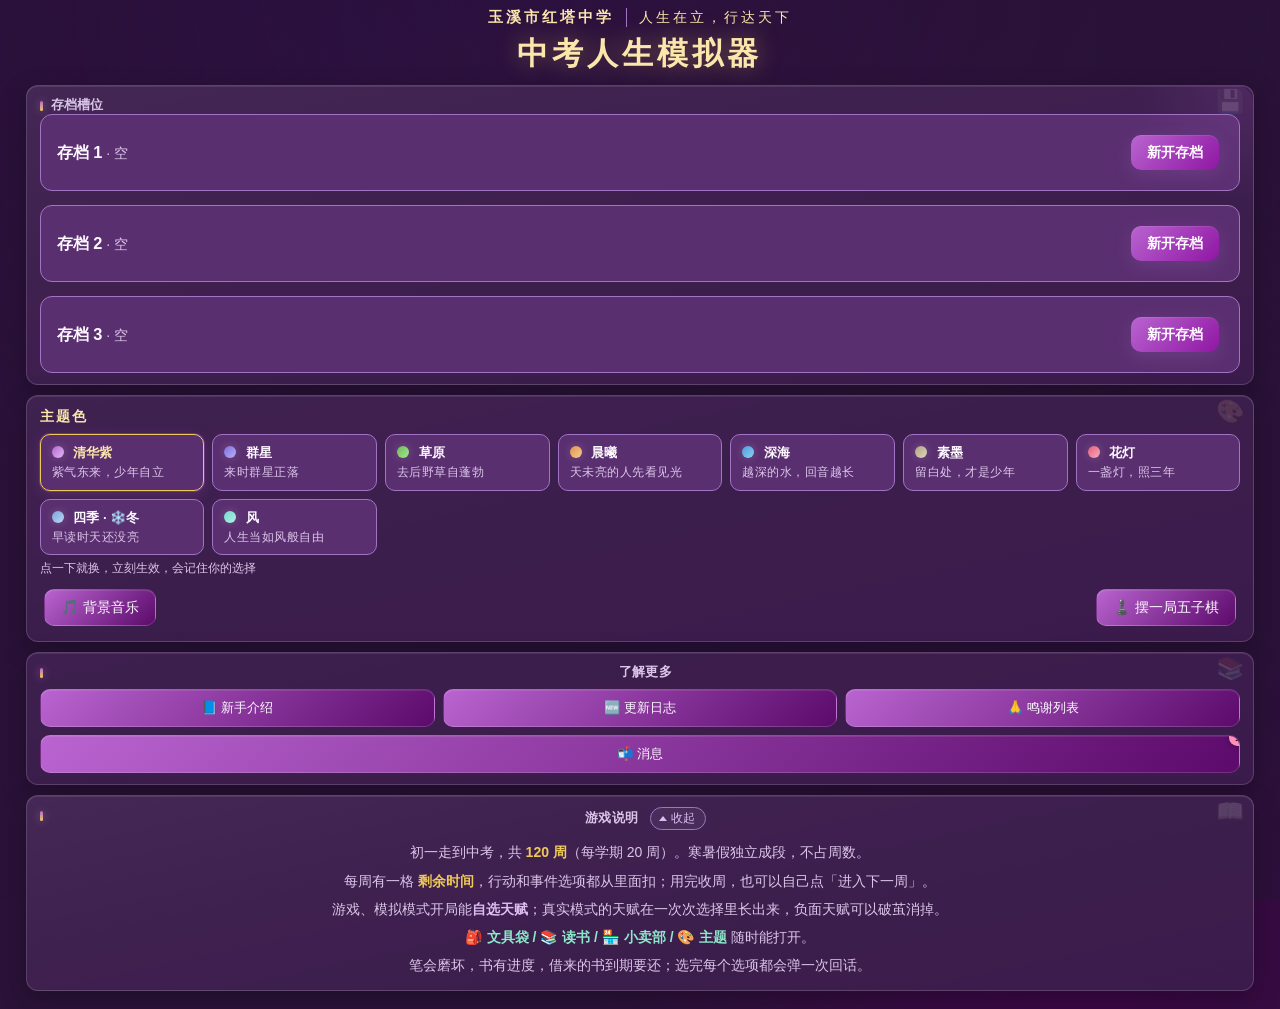
==== commit 0549dc0c: "2026-11-7-22:36" ====
--- a/game.html
+++ b/game.html
@@ -193,17 +193,14 @@
       text-align: center;
       color: var(--gold-soft);
       text-shadow: 0 0 24px rgba(215, 180, 90, .45);
-      animation: titleGlow 3s ease-in-out infinite alternate
+      /* v1.4.3：原来动的是 text-shadow —— 每帧都要重绘文字，
+       * 是常驻无限动画。改成只动 opacity，走合成层不重绘。 */
+      animation: titleGlow 3.6s ease-in-out infinite alternate
     }
 
     @keyframes titleGlow {
-      from {
-        text-shadow: 0 0 24px rgba(215, 180, 90, .45)
-      }
-
-      to {
-        text-shadow: 0 0 40px rgba(240, 212, 136, .85)
-      }
+      from {opacity: .88}
+      to {opacity: 1}
     }
 
     .sub {
@@ -230,7 +227,7 @@
   font-size: .74rem;
   line-height: 1.5;
   font-family: inherit;
-  color: var(--glow2, #c9a3e0);
+  color: rgb(var(--glow2, 192, 138, 232));
   background: rgba(255, 255, 255, .05);
   border: 1px solid var(--line);
   border-radius: 999px;
@@ -242,7 +239,7 @@
 
 .about-toggle:hover {
   background: rgba(255, 255, 255, .12);
-  border-color: var(--glow2, #c9a3e0)
+  border-color: rgb(var(--glow2, 192, 138, 232))
 }
 
 .about-toggle:active {transform: translateY(1px)}
@@ -261,6 +258,11 @@
 
 @media(prefers-reduced-motion: reduce) {
   .about-toggle .chev {transition: none}
+}
+
+/* v1.4.3：系统开了「减少动态效果」时，标题呼吸也停 */
+@media(prefers-reduced-motion: reduce) {
+  h1 {animation: none}
 }
 
 </style>
@@ -977,6 +979,222 @@
         padding: 6px 10px
       }
     }
+
+/* ==================================================================
+ * 消息栏（开发者 ↔ 玩家）
+ * ------------------------------------------------------------------
+ * 主菜单「消息」按钮右上角一枚未读角标；点开是邮件式列表，
+ * 未读条目左侧有实心点、右侧标「未读」。
+ *
+ * 数据全在 js/00c-messages.js 顶部的 MESSAGES 数组里。
+ * ================================================================== */
+
+.msg-btn {position: relative}
+
+.msg-badge {
+  position: absolute;
+  top: -7px;
+  right: -7px;
+  min-width: 17px;
+  height: 17px;
+  padding: 0 4px;
+  border-radius: 999px;
+  background: var(--red, #ff8098);
+  color: #1a0c12;
+  font-size: .68rem;
+  font-weight: bold;
+  line-height: 17px;
+  text-align: center;
+  box-shadow: 0 1px 5px rgba(0, 0, 0, .3);
+  pointer-events: none
+}
+
+.msglist {
+  display: flex;
+  flex-direction: column;
+  gap: 7px;
+  margin: 2px 0 10px
+}
+
+.msg-item {
+  display: flex;
+  align-items: center;
+  gap: 10px;
+  width: 100%;
+  padding: 10px 12px;
+  font-family: inherit;
+  text-align: left;
+  color: var(--txt);
+  background: rgba(255, 255, 255, .045);
+  border: 1px solid var(--line);
+  border-radius: 10px;
+  cursor: pointer;
+  transition: background .18s ease, border-color .18s ease, transform .18s ease
+}
+
+.msg-item:hover {
+  background: rgba(255, 255, 255, .11);
+  border-color: rgb(var(--glow2, 192, 138, 232));
+  transform: translateX(2px)
+}
+
+.msg-item.unread {background: rgba(255, 255, 255, .09)}
+
+.msg-dot {
+  flex: 0 0 8px;
+  width: 8px;
+  height: 8px;
+  border-radius: 50%;
+  background: transparent;
+  border: 1px solid var(--line)
+}
+
+.msg-item.unread .msg-dot {
+  background: var(--gold);
+  border-color: var(--gold);
+  box-shadow: 0 0 7px var(--gold)
+}
+
+.msg-main {display: flex; flex-direction: column; gap: 3px; flex: 1; min-width: 0}
+.msg-main b {font-size: .95rem; font-weight: 600}
+.msg-main small {font-size: .76rem; color: var(--dim)}
+.msg-new {color: var(--gold); font-weight: 600}
+.msg-arrow {font-size: 1.3rem; color: var(--dim); line-height: 1}
+.msg-empty {padding: 22px; text-align: center; color: var(--dim); font-size: .88rem}
+.msgfoot {font-size: .76rem; color: var(--dim); text-align: right}
+
+.msg-detail .msg-meta {
+  font-size: .78rem;
+  color: var(--dim);
+  padding-bottom: 8px;
+  border-bottom: 1px solid var(--line);
+  margin-bottom: 10px
+}
+
+.msg-detail p {margin: 0 0 9px; line-height: 1.75}
+
+
+/* ==================================================================
+ * v1.4 C 批 · 体力条 / 事事有回应 / 考试家庭反馈
+ * ================================================================== */
+
+/* 顶栏那一格：⚡ 体力 [====----] 72/100 */
+#actPill {display: inline-flex; align-items: center; gap: 6px}
+.stambar {
+  display: inline-block; width: 74px; height: 8px; border-radius: 99px;
+  background: rgba(255, 255, 255, .13); overflow: hidden; vertical-align: middle
+}
+.stambar > i {
+  display: block; height: 100%; border-radius: 99px;
+  background: linear-gradient(90deg, rgb(var(--glow, 156, 77, 204)), var(--blue, #5aa9e6));
+  transition: width .28s ease
+}
+.stambar.stam-low > i {background: linear-gradient(90deg, #b4553f, var(--red, #d05a5a))}
+#actPill b {font-size: .82rem; color: var(--txt)}
+
+/* 按钮上的「体力 −N」小标签 */
+.stamtag {
+  display: inline-block; margin-left: 4px; padding: 0 5px;
+  border-radius: 5px; font-size: .68rem; line-height: 1.5;
+  color: var(--dim); background: rgba(255, 255, 255, .07);
+  border: 1px solid var(--line); white-space: nowrap
+}
+.stamtag.free {color: var(--green, #7ec98a); border-style: dashed}
+.stam-hint {color: var(--dim); font-size: .78rem; margin-left: 4px}
+
+/* 「进入下一周」按钮：和行动格拉开一点，别混在一起 */
+.endweek-btn {
+  grid-column: 1 / -1; margin-top: 10px;
+  border-color: rgb(var(--glow, 156, 77, 204)) !important;
+  background: rgba(255, 255, 255, .04) !important
+}
+.endweek-btn small {display: block; color: var(--dim); font-size: .72rem; margin-top: 2px}
+
+/* 反馈弹窗：解锁 / 经过 / 状态变化 三块 */
+.fb-wrap {display: flex; flex-direction: column; gap: 10px; line-height: 1.62}
+.fb-block {padding: 8px 10px; border-radius: 9px; background: rgba(255, 255, 255, .045); border: 1px solid var(--line)}
+.fb-h {font-size: .76rem; color: var(--dim); letter-spacing: .08em; margin-bottom: 5px}
+.fb-line {margin: 2px 0; font-size: .9rem}
+.fb-line.good {color: var(--green)} .fb-line.bad {color: var(--red)}
+.fb-line.talent, .fb-line.ach {color: var(--gold)}
+.fb-unlock {
+  margin: 3px 0; padding: 5px 8px; border-radius: 7px; font-size: .9rem;
+  border-left: 3px solid var(--gold, #d9b45b); background: rgba(217, 180, 91, .09)
+}
+.fb-unlock.ach {border-left-color: var(--blue, #5aa9e6); background: rgba(90, 169, 230, .09)}
+.fb-chips {display: flex; flex-wrap: wrap; gap: 5px}
+.fb-chip {
+  font-size: .8rem; padding: 2px 8px; border-radius: 99px;
+  border: 1px solid var(--line); background: rgba(255, 255, 255, .05)
+}
+.fb-chip.good {color: var(--green); border-color: rgba(126, 201, 138, .45)}
+.fb-chip.bad {color: var(--red); border-color: rgba(208, 90, 90, .45)}
+.fb-chip.stam {color: var(--dim); border-style: dashed}
+
+/* 成绩单底部：爸妈看了成绩单 */
+.exam-family {
+  margin-top: 10px; padding: 9px 11px; border-radius: 9px;
+  border-left: 3px solid var(--gold, #d9b45b);
+  background: rgba(217, 180, 91, .08); line-height: 1.65; font-size: .9rem
+}
+
+/* ==================================================================
+ * v1.4 C 批第 2 小批 · 做题配置 / 周末时间表
+ * ================================================================== */
+.quizcfg .qcfg-label {font-size: .78rem; color: var(--dim); letter-spacing: .06em; margin: 9px 0 5px}
+.qcfg-row {display: flex; flex-wrap: wrap; gap: 6px}
+.qcfg-row .namechip {font-size: .86rem}
+
+.wk-wrap {display: flex; flex-direction: column; gap: 7px}
+.wk-row {
+  display: grid; grid-template-columns: minmax(120px, 38%) 1fr; gap: 9px;
+  align-items: center; padding: 7px 9px; border-radius: 9px;
+  background: rgba(255, 255, 255, .04); border: 1px solid var(--line)
+}
+.wk-slot {font-size: .88rem; line-height: 1.5}
+.wk-slot small {font-size: .74rem}
+.wk-pick {min-width: 0}
+.wk-settle {
+  margin-top: 11px; padding: 10px 12px; border-radius: 10px;
+  background: rgba(255, 255, 255, .045); border: 1px solid var(--line);
+  line-height: 1.65; font-size: .88rem
+}
+.wk-settle .fb-h {margin-bottom: 4px}
+.wk-settle details summary {list-style: none}
+.wk-settle details summary::-webkit-details-marker {display: none}
+.wk-settle details summary::before {content: "▸ "; color: var(--dim)}
+.wk-settle details[open] summary::before {content: "▾ "}
+.wk-line {margin: 3px 0; font-size: .84rem}
+.wk-line.skip {color: var(--dim)}
+
+/* ==================================================================
+ * v1.4.1 · 文具门禁：按钮被禁用时把原因写在按钮里
+ * ------------------------------------------------------------------
+ * 以前只放 title（鼠标悬停才看得到），手机上等于没有提示。
+ * disabled 按钮里的 <small> 照样渲染，所以直接写进去。
+ * ================================================================== */
+.gate-note {
+  display: block;
+  margin-top: 3px;
+  font-size: .7rem;
+  line-height: 1.4;
+  color: var(--gold-soft);
+  white-space: normal;
+  text-align: center
+}
+.btn:disabled .gate-note {opacity: .9}
+
+/* v1.4.1 · 文具门禁横幅：写在行动面板标题下，不依赖 hover */
+.gate-banner {
+  margin: 6px 2px 2px;
+  padding: 6px 10px;
+  border-radius: 8px;
+  border: 1px solid var(--gold);
+  background: rgba(255, 200, 90, .10);
+  color: var(--gold-soft);
+  font-size: .78rem;
+  line-height: 1.55
+}
 
 </style>
   <style>
@@ -1660,7 +1878,7 @@
   width: 10px;
   height: 10px;
   border-radius: 50%;
-  background: var(--glow, #c08ae8);
+  background: rgb(var(--glow, 156, 77, 204));
   box-shadow: 0 0 0 3px rgba(255, 255, 255, .10);
   transition: transform .15s, box-shadow .15s, background .15s;
 }
@@ -1719,7 +1937,9 @@
     }
 
     .badge.c6 {
-      animation: goldPulse 2s ease-in-out infinite
+      /* v1.4.3：天赋面板可能常驻，无限 text-shadow 动画会一直重绘。
+       * 改成静态发光，高级天赋照样一眼认得出。 */
+      box-shadow: 0 0 10px rgba(var(--glow2), .28)
     }
 
     .badge.c7 {
@@ -1728,30 +1948,13 @@
       -webkit-background-clip: text;
       background-clip: text;
       -webkit-text-fill-color: transparent;
-      animation: rainbowFlow 3s linear infinite, goldPulse 2s ease-in-out infinite
-    }
-
-    @keyframes goldPulse {
-
-      0%,
-      100% {
-        text-shadow: 0 0 6px rgba(var(--glow2), .5)
-      }
-
-      50% {
-        text-shadow: 0 0 16px rgba(var(--glow2), .9), 0 0 24px rgba(255, 209, 102, .5)
-      }
-    }
-
-    @keyframes rainbowFlow {
-      0% {
-        background-position: 0% 50%
-      }
-
-      100% {
-        background-position: 200% 50%
-      }
-    }
+      background-position: 35% 50%;
+      box-shadow: 0 0 14px rgba(255, 209, 102, .30)
+    }
+
+    /* v1.4.3：goldPulse / rainbowFlow 已移除 —— 它们动的是
+     * text-shadow 和 background-position，属于每帧重绘的无限动画。
+     * 高级天赋徽章改用上面的静态发光，观感一致。 */
 
     .talentitem.c6 {
       border-color: var(--gold);
@@ -1766,7 +1969,9 @@
     .toast.ach-toast {
       background: linear-gradient(135deg, #ffd166, #ff9f1c, #ffd166);
       background-size: 200% 100%;
-      animation: toastIn .4s cubic-bezier(.34, 1.56, .64, 1), rainbowFlow 2s linear infinite;
+      /* 入场动画保留（只跑一次），去掉无限背景流动 */
+      animation: toastIn .4s cubic-bezier(.34, 1.56, .64, 1);
+      background-position: 35% 50%;
       box-shadow: 0 0 30px rgba(255, 209, 102, .6)
     }
 
@@ -1854,7 +2059,7 @@
      * 系统上没有行楷时会优雅落到楷体，不会变成默认黑体。 */
     .school-brand .school-motto {
       font-size: .92rem;
-      font-family: "STXingkai", "华文行楷", "Xingkai SC", "行楷", "KaiTi", "楷体", "Kaiti SC", kai, serif;
+      font-family: "华文行楷", "STXingkai", "Xingkai SC", "行楷", "KaiTi", "楷体", "Kaiti SC", kai, serif;
       font-weight: normal;
       color: var(--gold-soft);
       letter-spacing: 3px;
@@ -2137,128 +2342,826 @@
 /* ============================================================
  * 氛围层：屏幕情绪（压力红雾 / 心态灰暗 / 健康发虚 / 经济见底）
  * ------------------------------------------------------------
- * 这一层只负责"长什么样"，由 js/03b-mood.js 往 <html> 上挂 class 驱动。
- * 强度写进 --mood-stress 等变量（1 轻 / 2 重），CSS 按强度调透明度。
+ * 由 js/03b-mood.js 往 <html> 上挂 class、写 --mood-* 变量驱动。
+ * 想彻底关掉：js/02-config.js 里 GAME_CONFIG.mood.enabled = false。
  *
- * 想彻底关掉：js/02-config.js 里 GAME_CONFIG.mood.enabled = false。
- * 想调强弱：改下面 --mood-* 的 calc 系数。
+ * ★ v1.4.3 性能重写（坑 67）
+ *   旧版四种效果各占一个全屏 ::before / ::after 层，还叠了
+ *   mix-blend-mode: multiply、#hud 上的 filter（saturate + blur）。
+ *   三档同时触发时实测只有 27fps —— 多个全屏合成层 + 混合模式
+ *   会逼浏览器每帧重算整屏。
+ *
+ *   现在合成 **一个** 全屏层：四段渐变的 alpha 各由 --mood-* 控制
+ *   （没触发的状态变量为 0 → 该段全透明）。呼吸只动 opacity，
+ *   是合成层属性，不触发重绘。不再用 mix-blend，也不给内容加 filter。
+ *
+ *   "心态灰暗" 从整屏 saturate 改成一层淡冷灰；"健康发虚" 从
+ *   blur 改成边缘压暗 —— 观感接近，但不再每帧做滤镜卷积。
  * ============================================================ */
 
-    /* ------------------------------------------------------------
-     * 压力：四周涌起红雾
-     * ------------------------------------------------------------
-     * 用一层 fixed 的径向渐变从四周向中间压进来，中间留空，
-     * 保证文字始终看得清 —— 红雾是"压迫感"，不是"挡视线"。
-     * 强度 2 时加一次缓慢的呼吸动画，像喘不上气。
-     */
-    html.mood-stress::before {
+    /* 变量默认值必须是 0：没触发的状态，对应渐变段完全透明 */
+    html {
+      --mood-stress: 0;
+      --mood-dark: 0;
+      --mood-weak: 0;
+      --mood-broke: 0;
+    }
+
+    html[class*="mood-"]::before {
       content: "";
       position: fixed;
       inset: 0;
       z-index: 40;
       pointer-events: none;
-      /* 椭圆半径要小于 100%，红雾才会真的压到四条边上；
-       * 中心 40% 以内保持全透明，文字永远在最清楚的位置。 */
-      background: radial-gradient(ellipse 78% 62% at 50% 50%,
+      /* 四段渐变叠在同一层里，从四周往中间压，中心留空保证文字可读 */
+      background:
+        radial-gradient(ellipse 78% 62% at 50% 50%,
           transparent 40%,
-          rgba(200, 30, 45, calc(.13 * var(--mood-stress, 1))) 70%,
-          rgba(150, 10, 30, calc(.24 * var(--mood-stress, 1))) 100%);
-      animation: moodBreath 4.2s ease-in-out infinite;
-      transition: background .8s ease
-    }
-
+          rgba(200, 30, 45, calc(.13 * var(--mood-stress))) 70%,
+          rgba(150, 10, 30, calc(.24 * var(--mood-stress))) 100%),
+        linear-gradient(to bottom,
+          rgba(60, 62, 78, calc(.10 * var(--mood-dark))),
+          rgba(30, 32, 44, calc(.17 * var(--mood-dark)))),
+        radial-gradient(ellipse 78% 62% at 50% 50%,
+          transparent 42%,
+          rgba(20, 10, 10, calc(.26 * var(--mood-weak))) 100%),
+        radial-gradient(ellipse 78% 62% at 50% 50%,
+          transparent 46%,
+          rgba(40, 78, 100, calc(.26 * var(--mood-broke))) 100%);
+      /* 呼吸只动透明度，不重绘背景 */
+      will-change: opacity;
+      animation: moodBreath 4.6s ease-in-out infinite
+    }
+
+    /* 压力到重档时呼吸快一点，像喘不上气 */
     html.mood-stress[style*="--mood-stress: 2"]::before {
-      animation: moodBreath 2.6s ease-in-out infinite
+      animation-duration: 2.8s
+    }
+
+    /* 没有压力时不需要呼吸动画，省掉一个持续跑的合成动画 */
+    html:not(.mood-stress)[class*="mood-"]::before {
+      animation: none;
+      will-change: auto
     }
 
     @keyframes moodBreath {
-
-      0%,
-      100% {
-        opacity: .78
-      }
-
-      50% {
-        opacity: 1
-      }
-    }
-
-    /* ------------------------------------------------------------
-     * 心态过低：整屏褪色
-     * ------------------------------------------------------------
-     * 直接给内容层降饱和 + 提亮对比，画面像褪了色的旧照片。
-     * 用 filter 而不是叠灰层，这样文字仍然清晰可读。
-     */
-    html.mood-dark #hud,
-    html.mood-dark .topline {
-      filter: saturate(calc(1 - .28 * var(--mood-dark, 1))) brightness(calc(1 - .12 * var(--mood-dark, 1)));
-      transition: filter 1.2s ease
-    }
-
-    /* 强档再压一层冷灰，让"提不起劲"更明显 */
-    html.mood-dark[style*="--mood-dark: 2"]::after {
+      0%, 100% {opacity: .78}
+      50% {opacity: 1}
+    }
+
+    /* 兜底：特效层一律不吃点击，也不拦截滚动 */
+    html[class*="mood-"]::before {pointer-events: none}
+
+    /* 尊重系统「减少动态效果」：连呼吸也停 */
+    @media(prefers-reduced-motion: reduce) {
+      html[class*="mood-"]::before {
+        animation: none;
+        will-change: auto;
+        opacity: .9
+      }
+    }
+
+</style>
+  <style>
+/* ==================================================================
+ * 创角独立页 · 样式（v1.4 需求 1）
+ * ==================================================================
+ * 只负责这一页的布局；配色一律沿用主题变量与 .card / .btn，
+ * 这样九套主题换过去不用单独适配。
+ *
+ * 同时放了「游戏模式学科常驻面板」的样式（.subjmini）。
+ * 维护等级：界面层
+ * ================================================================== */
+
+#createScreen {
+  display: block;
+  overflow-y: auto;
+  /* 底部留出操作条的高度，别让最后一张卡片被 fixed 条挡住 */
+  padding: 18px 14px 96px;
+  -webkit-overflow-scrolling: touch
+}
+
+/* .hidden 已在 css/02-components.css 里定义为 display:none !important */
+
+.create-wrap {
+  width: min(100%, 1000px);
+  margin: 0 auto
+}
+
+.create-head {
+  display: flex;
+  align-items: center;
+  gap: 12px;
+  flex-wrap: wrap;
+  margin-bottom: 12px
+}
+
+.create-head h1 {
+  font-size: 1.35rem;
+  margin: 0;
+  letter-spacing: 2px
+}
+
+.create-head .create-sub {
+  color: var(--dim);
+  font-size: .82rem;
+  flex: 1 1 100%;
+  line-height: 1.6
+}
+
+.create-grid {
+  display: grid;
+  grid-template-columns: repeat(2, minmax(0, 1fr));
+  gap: 10px
+}
+
+@media(max-width:760px) {
+  .create-grid {grid-template-columns: 1fr}
+}
+
+.create-card {
+  padding: 12px 14px;
+  min-width: 0
+}
+
+.create-card.wide {grid-column: 1 / -1}
+
+.create-card .tag-title {margin-bottom: 9px}
+
+.create-label {
+  font-size: .8rem;
+  color: var(--dim);
+  margin: 10px 0 6px
+}
+
+.create-label:first-child {margin-top: 0}
+
+/* 姓名：自由输入 + 五个随机姓名 + 换一批 */
+.name-input-row {
+  display: flex;
+  gap: 8px;
+  align-items: center;
+  flex-wrap: wrap
+}
+
+.name-input-row input[type=text] {
+  flex: 1 1 180px;
+  min-width: 140px;
+  padding: 8px 11px;
+  border-radius: 9px;
+  border: 1px solid var(--line);
+  background: var(--panel2);
+  color: var(--txt);
+  font-family: inherit;
+  font-size: .95rem
+}
+
+.name-input-row input[type=text]:focus {
+  outline: none;
+  border-color: rgb(var(--glow2, 192, 138, 232))
+}
+
+.namechips {
+  display: flex;
+  gap: 6px;
+  flex-wrap: wrap;
+  margin-top: 8px
+}
+
+.namechip {
+  padding: 6px 12px;
+  border-radius: 999px;
+  border: 1px solid var(--line);
+  background: rgba(255, 255, 255, .05);
+  color: var(--txt);
+  font-family: inherit;
+  font-size: .88rem;
+  cursor: pointer;
+  transition: background .16s ease, border-color .16s ease
+}
+
+.namechip:hover {background: rgba(255, 255, 255, .12)}
+
+.namechip.sel {
+  border-color: rgb(var(--glow2, 192, 138, 232));
+  background: rgba(255, 255, 255, .16);
+  color: var(--gold)
+}
+
+.mini-btn {
+  padding: 5px 11px;
+  font-size: .8rem;
+  border-radius: 999px;
+  border: 1px solid var(--line);
+  background: transparent;
+  color: var(--dim);
+  font-family: inherit;
+  cursor: pointer
+}
+
+.mini-btn:hover {color: var(--txt); border-color: rgb(var(--glow2, 192, 138, 232))}
+
+.gender-row {display: flex; gap: 14px; margin-top: 9px; font-size: .88rem}
+.gender-row label {cursor: pointer}
+
+/* 三段 / 四段 / 六段选择器共用 */
+.optgrid {
+  display: grid;
+  gap: 6px
+}
+
+.optgrid.c2 {grid-template-columns: repeat(2, minmax(0, 1fr))}
+.optgrid.c3 {grid-template-columns: repeat(3, minmax(0, 1fr))}
+
+@media(max-width:520px) {
+  .optgrid.c3 {grid-template-columns: repeat(2, minmax(0, 1fr))}
+}
+
+.optbtn {
+  padding: 8px 10px;
+  text-align: left;
+  border-radius: 9px;
+  border: 1px solid var(--line);
+  background: rgba(255, 255, 255, .04);
+  color: var(--txt);
+  font-family: inherit;
+  cursor: pointer;
+  line-height: 1.4;
+  transition: background .16s ease, border-color .16s ease, transform .16s ease
+}
+
+.optbtn:hover {background: rgba(255, 255, 255, .1); transform: translateY(-1px)}
+
+.optbtn.sel {
+  border-color: rgb(var(--glow2, 192, 138, 232));
+  background: rgba(255, 255, 255, .14)
+}
+
+.optbtn b {display: block; font-size: .9rem}
+.optbtn small {display: block; color: var(--dim); font-size: .74rem; margin-top: 2px}
+.optbtn.sel b {color: var(--gold)}
+
+/* 手填生地成绩 */
+.hk-row {
+  display: flex;
+  gap: 10px;
+  flex-wrap: wrap;
+  align-items: center
+}
+
+.hk-row label {font-size: .86rem; display: flex; align-items: center; gap: 6px}
+
+.hk-row input[type=number] {
+  width: 78px;
+  padding: 6px 8px;
+  border-radius: 8px;
+  border: 1px solid var(--line);
+  background: var(--panel2);
+  color: var(--txt);
+  font-family: inherit
+}
+
+.create-note {
+  font-size: .76rem;
+  color: var(--dim);
+  line-height: 1.6;
+  margin-top: 7px
+}
+
+/* 自选天赋 */
+.pickbar {
+  display: flex;
+  align-items: center;
+  gap: 10px;
+  flex-wrap: wrap;
+  margin-bottom: 9px;
+  font-size: .84rem
+}
+
+.pickbar .budget {
+  font-weight: bold;
+  color: var(--gold)
+}
+
+.pickbar .budget.over {color: var(--red)}
+
+.talentpick {
+  display: grid;
+  grid-template-columns: repeat(auto-fill, minmax(140px, 1fr));
+  gap: 6px;
+  max-height: 250px;
+  overflow-y: auto;
+  padding-right: 3px
+}
+
+.tpick {
+  padding: 7px 9px;
+  border-radius: 9px;
+  border: 1px solid var(--line);
+  background: rgba(255, 255, 255, .04);
+  color: var(--txt);
+  font-family: inherit;
+  text-align: left;
+  cursor: pointer;
+  line-height: 1.35
+}
+
+.tpick:hover {background: rgba(255, 255, 255, .1)}
+
+.tpick b {font-size: .85rem; display: block}
+.tpick small {font-size: .71rem; color: var(--dim)}
+
+.tpick.sel {border-color: rgb(var(--glow2, 192, 138, 232)); background: rgba(255, 255, 255, .15)}
+.tpick.sel b {color: var(--gold)}
+.tpick.bad b {color: var(--red)}
+.tpick.conflict {opacity: .42; border-style: dashed}
+.tpick.conflict b {text-decoration: line-through}
+
+.pick-msg {
+  min-height: 1.3em;
+  font-size: .8rem;
+  margin-top: 8px;
+  color: var(--dim)
+}
+
+.pick-msg.warn {color: var(--red)}
+.pick-msg.ok {color: var(--green)}
+
+/* 底部操作条
+ * ★ fixed 吸底：创角页在 game/sim 模式下很长（20 个候选天赋 + 家庭背景），
+ *   1024×640 矮屏上「开始这一局」原本落在 1129px，玩家得先滚半屏。
+ *   试过 sticky bottom:0 —— 元素本身就在包含块末尾，浏览器不会把它
+ *   「提前」拉进视口，所以没生效；改用 fixed 才可靠。
+ *
+ * ★★ 两个坑（别改回去）：
+ *   1) 不能用 left:50% + translateX(-50%) 居中 —— 这条 div 同时带 .card，
+ *      而 .card 有 fadeInUp 入场动画，动画帧的 transform 优先级高于普通声明，
+ *      会把 translateX 冲掉，按钮直接跑出视口右侧（实测 left=1356 > 1024）。
+ *      改成 left:0 / right:0 / margin:0 auto，完全不依赖 transform。
+ *   2) 不能留 margin-top —— fixed 下它会把元素整体往下推，bottom 超出视口。
+ *   顺手把动画关掉，吸底条不该跟着抖一下。
+ */
+.create-foot {
+  display: flex;
+  align-items: center;
+  gap: 10px;
+  flex-wrap: wrap;
+  margin: 0 auto;
+  padding: 12px 14px;
+  position: fixed;
+  bottom: 0;
+  left: 0;
+  right: 0;
+  width: min(96vw, 1000px);
+  z-index: 5;
+  animation: none;
+  background: var(--panel, #171225);
+  box-shadow: 0 -8px 24px rgba(0, 0, 0, .28)
+}
+
+.create-foot .foot-tip {
+  flex: 1 1 220px;
+  font-size: .8rem;
+  color: var(--dim);
+  line-height: 1.6
+}
+
+.create-foot .btn {min-width: 120px}
+
+/* ==================================================================
+ * 游戏模式：学科学力常驻面板
+ * ================================================================== */
+.subjmini {
+  display: grid;
+  gap: 3px;
+  margin-top: 5px
+}
+
+.sjrow {
+  display: flex;
+  align-items: center;
+  gap: 6px;
+  font-size: .76rem
+}
+
+.sjrow > span:first-child {width: 2.6em; flex: 0 0 2.6em}
+.sjrow .bar {flex: 1; height: 6px}
+.sjrow b {width: 3em; text-align: right; color: var(--txt)}
+
+/* ==================================================================
+ * v1.4 交互修复：创角页不要"点一下抖一下"
+ * ------------------------------------------------------------------
+ * 骨架现在只画一次，但局部替换某个 section 时它仍带 .card，
+ * fadeInUp 入场动画会重播一次 —— 看起来还是闪。
+ * 创角页不需要每张卡的入场动画：整体淡入一次就够，
+ * 卡片本身一律关掉动画；按钮选中态改用 transition 平滑过渡。
+ * ================================================================== */
+.create-wrap {animation: fadeIn .18s ease-out both}
+.create-card, .create-foot {animation: none !important}
+.optbtn, .namechip, .tpick {
+  transition: background .16s ease, border-color .16s ease, box-shadow .16s ease, transform .16s ease
+}
+/* #cpHkSlot / #cpTalentSlot 是占位容器，不该把自己变成一张卡 */
+#cpHkSlot, #cpTalentSlot {display: contents}
+
+</style>
+  <style>
+/* ==================================================================
+ * v1.4 D 批 · 文具袋 / 图书
+ * ------------------------------------------------------------------
+ * 只用 CSS 变量，九套主题都能自动适配；对比度由体检脚本保证。
+ * ================================================================== */
+.bag-head {
+  padding: 9px 11px; border-radius: 10px; margin-bottom: 9px;
+  background: rgba(255,255,255,.055); border: 1px solid var(--line);
+  line-height: 1.65; font-size: .87rem
+}
+.bag-head .create-note {margin-top: 4px}
+.bag-list {display: flex; flex-direction: column; gap: 7px; max-height: 44vh; overflow-y: auto}
+.bag-item {
+  display: grid; grid-template-columns: 34px 1fr auto; gap: 9px; align-items: center;
+  padding: 7px 9px; border-radius: 9px;
+  background: rgba(255,255,255,.035); border: 1px solid var(--line)
+}
+.bag-ico {font-size: 1.35rem; text-align: center}
+.bag-main {min-width: 0}
+.bag-name {font-size: .88rem; line-height: 1.5}
+.bag-desc {font-size: .76rem; color: var(--dim); line-height: 1.45; margin: 1px 0 4px}
+.bag-ops {white-space: nowrap}
+.tagtag {
+  display: inline-block; margin-left: 5px; padding: 0 5px; border-radius: 5px;
+  font-size: .66rem; color: var(--dim); background: rgba(255,255,255,.08);
+  border: 1px solid var(--line); vertical-align: middle
+}
+.tagtag.warn {color: var(--gold)}
+.tagtag.good {color: var(--green)}
+.bagbar {
+  /* v1.5 D 批：原来 7px 在手机上细得像根线，玩家反馈「看不清还剩多少」。
+   * 提到 12px，圆角跟着放大；0% 时轨道描边保证条不会像凭空消失。 */
+  display: inline-block; width: min(180px, 52%); height: 12px; border-radius: 6px;
+  background: rgba(255,255,255,.10); overflow: hidden; vertical-align: middle;
+  box-shadow: inset 0 0 0 1px var(--line)
+}
+/* 读书进度用金色，和耐久条一眼分开 */
+.bagbar.book > i {background: linear-gradient(90deg, var(--gold), var(--gold-soft))}
+.bagbar > i {display: block; height: 100%; border-radius: 6px; background: linear-gradient(90deg, rgb(var(--glow, 156, 77, 204)), rgb(var(--glow2, 192, 138, 232))); transition: width .3s ease}
+.bagbar.low > i {background: var(--red)}
+.bag-head > .bagbar {width: min(260px, 70%); margin-top: 3px}
+.durnum {font-size: .76rem; color: var(--dim); margin-left: 6px}
+
+/* ==================================================================
+ * v1.5.3 · 文具袋三段分组 + 小卖铺全量分类货架
+ * 只用主题变量，九套主题自动适配；对比度由体检脚本保证。
+ * ================================================================== */
+.bag-group {
+  padding: 7px 4px 5px; margin-top: 3px; font-size: .78rem; font-weight: 600;
+  color: var(--txt); border-bottom: 1px solid var(--line); letter-spacing: .02em
+}
+.bag-group:first-child {margin-top: 0}
+
+.shop-head {font-size: .86rem; line-height: 1.6; margin-bottom: 10px}
+.shop-head > span {display: block; margin-top: 3px; font-size: .78rem; color: var(--dim)}
+.shop-group {
+  padding: 8px 3px 6px; margin-top: 9px; font-size: .84rem; font-weight: 600;
+  border-bottom: 1px solid var(--line); display: flex; flex-wrap: wrap;
+  align-items: baseline; gap: 8px
+}
+.shop-group:first-child {margin-top: 0}
+.shop-group > small {font-weight: 400; font-size: .73rem; color: var(--dim)}
+.shop-grid {
+  display: grid; grid-template-columns: repeat(auto-fill, minmax(210px, 1fr));
+  gap: 6px; margin-top: 7px
+}
+.shop-item {
+  display: grid; grid-template-columns: 26px 1fr auto; gap: 8px; align-items: center;
+  padding: 7px 9px; border-radius: 9px; text-align: left; cursor: pointer;
+  background: rgba(255,255,255,.045); border: 1px solid var(--line);
+  color: var(--txt); font: inherit; line-height: 1.45
+}
+.shop-item:hover:not(.off) {background: rgba(255,255,255,.10); border-color: rgb(var(--glow2, 192, 138, 232))}
+.shop-item.off {opacity: .52; cursor: not-allowed}
+.si-ico {font-size: 1.2rem; text-align: center}
+.si-main {min-width: 0}
+.si-main > b {display: block; font-size: .84rem; font-weight: 600}
+.si-main > em {
+  display: inline-block; margin: 2px 0 0; padding: 0 4px; border-radius: 4px;
+  font-size: .64rem; font-style: normal; color: var(--dim);
+  background: rgba(255,255,255,.08); border: 1px solid var(--line)
+}
+.si-main > small {display: block; margin-top: 2px; font-size: .71rem; color: var(--dim);
+  overflow: hidden; text-overflow: ellipsis; white-space: nowrap}
+.si-no {color: var(--gold)}
+.si-price {font-size: .78rem; color: var(--gold); white-space: nowrap}
+
+@media (max-width: 620px) {
+  .shop-grid {grid-template-columns: 1fr}
+  .shop-item {padding: 6px 8px}
+}
+
+</style>
+  <style>
+/* ==================================================================
+ * v1.4 E 批 · 五子棋棋盘
+ * v1.5.4 · 棋盘在任何屏幕上都严格正方形
+ * ------------------------------------------------------------------
+ * 原来写的是 width:min(416px,72vw); height:auto; max-height:52vh，
+ * 矮屏再加 max-height:40vh。height:auto 本来按 416×416 的 intrinsic
+ * 算出 1:1，但 max-height 会【单独】把高度钳住、宽度不动 ——
+ * 于是 1024×640 上变成 270×256 的扁矩形，格子和棋子都被压扁。
+ *
+ * 修法：把「高度上限」折算进边长本身，宽高都取同一个 --gmk-side，
+ * 不再用 max-height。状态栏和说明放在同宽的 .gmk-wrap 里自动换行，
+ * 不会把弹窗撑宽。JS 的 gmkFit() 还会再兜一次底。
+ * ================================================================== */
+.gmk-wrap {
+  --gmk-side: min(416px, 72vw, 46vh);
+  width: var(--gmk-side); max-width: 100%;
+  display:flex;flex-direction:column;align-items:center;gap:8px;padding:4px 0;
+  margin: 0 auto
+}
+.gmk-status {font-size:.9rem;color:var(--gold-soft);text-align:center;line-height:1.5;width:100%}
+.gmk-note {font-size:.76rem;color:var(--txt);text-align:center;line-height:1.5;width:100%}
+#gmkCanvas {
+  width:100%;height:var(--gmk-side);box-sizing:border-box;
+  aspect-ratio:1 / 1;              /* 双保险：任何情况下都锁 1:1 */
+  border:1px solid var(--line);border-radius:10px;
+  box-shadow:0 6px 24px rgba(var(--glow),.18),inset 0 1px 0 rgba(255,255,255,.08);
+  cursor:pointer;touch-action:manipulation;background:var(--panel);
+  display:block
+}
+/* 矮屏只调边长系数，不动高度 —— 棋盘会整体变小，但仍是正方形。
+ * 下限 180px：13 路格子至少 12px，还能点；再小就只是「看着是方形」而玩不了。
+ * 外层 min(92vw,…) 保证极窄视口也不会横向溢出。 */
+@media(max-height:700px){.gmk-wrap{--gmk-side:min(92vw,max(180px,min(416px,72vw,38vh)))}}
+/* 极矮屏（横屏手机 / 小窗）下限 160px，内容区允许轻微滚动 */
+@media(max-height:480px){.gmk-wrap{--gmk-side:min(92vw,max(160px,min(416px,72vw,32vh)))}}
+
+/* 主菜单纯玩：只有【棋盘还在】时弹窗宽度才贴着棋盘，整张卡片也是方的。
+ * 结果窗没有 canvas，:has 不命中，自动回到 .modal 的 width:92%，
+ * 免得一句收尾文案被挤成一根窄条。不支持 :has 的浏览器只是留白多一点，
+ * 棋盘本身仍然正方形（核心不受影响）。 */
+.modal-mask.gmk-standalone .modal:has(#gmkCanvas) {width:fit-content;max-width:92vw}
+
+/* ==================================================================
+ * v1.4.2 · 主菜单纯玩：屏幕里只剩这一局棋
+ * ------------------------------------------------------------------
+ * 默认遮罩是 rgba(5,3,15,.8)，主菜单那一排卡片还会透出 20%，
+ * 看起来像「棋盘旁边还有一堆东西」。纯玩时压到近乎不透明。
+ * ================================================================== */
+.modal-mask.gmk-standalone {
+  background: rgba(7, 5, 14, .97);
+  backdrop-filter: none;
+  -webkit-backdrop-filter: none
+}
+.modal-mask.gmk-standalone .modal {
+  box-shadow: 0 18px 60px rgba(0, 0, 0, .7)
+}
+
+</style>
+  <style>
+/* ==================================================================
+ * v1.4 E 批 · 背景音乐面板
+ * ================================================================== */
+.audio-panel {display:flex;flex-direction:column;gap:9px;font-size:.86rem}
+.audio-state {padding:6px 10px;border-radius:8px;background:rgba(255,255,255,.05);border:1px solid var(--line);line-height:1.6}
+.audio-controls {display:flex;align-items:center;gap:12px;flex-wrap:wrap}
+.audio-vol {display:inline-flex;align-items:center;gap:7px;color:var(--dim);font-size:.82rem}
+.audio-vol input[type="range"] {width:min(180px,42vw);accent-color:var(--purple2);cursor:pointer}
+.audio-vol b {color:var(--txt);min-width:38px}
+.audio-tracks {display:grid;grid-template-columns:repeat(auto-fill,minmax(140px,1fr));gap:7px;max-height:34vh;overflow-y:auto}
+.audio-track {
+  display:flex;flex-direction:column;gap:2px;text-align:left;padding:7px 9px;
+  border-radius:9px;border:1px solid var(--line);background:rgba(255,255,255,.035);
+  color:var(--txt);cursor:pointer;transition:border-color .2s,background .2s
+}
+.audio-track:hover {border-color:var(--purple);background:rgba(var(--glow),.12)}
+.audio-track.on {border-color:var(--gold);background:linear-gradient(135deg,rgba(var(--glow),.22),rgba(255,255,255,.04))}
+.audio-track b {font-size:.86rem}
+.audio-track small {color:var(--dim);font-size:.72rem}
+.audio-import {display:flex;align-items:center;gap:9px;flex-wrap:wrap;margin-top:2px}
+.audio-import .btn {margin:0}
+
+</style>
+  <!-- v1.4 E 批：分层玻璃（最后加载，覆盖前面的平面卡片） -->
+  <style>
+/* ==================================================================
+ * v1.4 E 批 · 分层玻璃界面（需求 20）
+ * ------------------------------------------------------------------
+ * 问题：九套主题只是换了个颜色，一整屏卡片都是同一个颜色，
+ *       看不出层级，容易视觉疲劳。
+ *
+ * 做法（参考洛谷 UI 优化教程 + 几个模拟器作品）：
+ *   1. 四层透明度：导航 > 面板 > 卡片 > 内框，逐级递减
+ *   2. v1.4.3 起 **不用 backdrop-filter**：顶栏和弹窗常驻全屏模糊
+ *      会让浏览器每帧重新采样背后的多层渐变与呼吸光晕，实测弹窗
+ *      打开时掉到 49fps。改成稍实一点的半透明底色，观感几乎一样
+ *   3. 每块面板给自己的图标水印与明暗（--tint 各不同）
+ *   4. 主色只做点缀（按钮 / 进度条 / 强调数字 / 标题竖条），
+ *      大面积一律用中性半透明，不铺品牌色
+ *   5. 柔和阴影 + 内高光 + 8~14px 圆角
+ *   6. prefers-reduced-motion 全部关动画
+ *
+ * ★ 这一层是最后加载的 CSS，只做「叠加」，不覆盖主题变量。
+ *   叠的是中性白，平均只有 1~3%，九套主题的对比度不会被吃掉
+ *   （tools/check-contrast.js 会按最坏的 5% 白算一遍）。
+ *
+ * 维护等级：外观层（随便调 --tint / 圆角 / 阴影）
+ * ================================================================== */
+
+    :root {
+      --glass-nav: rgba(255, 255, 255, .085);
+      --glass-panel: rgba(255, 255, 255, .055);
+      --glass-card: rgba(255, 255, 255, .035);
+      --glass-inner: rgba(255, 255, 255, .016);
+      --layer-line: rgba(255, 255, 255, .16);
+      --layer-shadow: 0 8px 26px rgba(0, 0, 0, .26);
+      --layer-inner: inset 0 1px 0 rgba(255, 255, 255, .09);
+      /* 卡片叠白分「顶部 / 中段」两档，不用 calc 当 alpha ——
+       * 某些浏览器会把整条 background 判为无效，卡片直接变透明。 */
+      --tint-top: .055;
+      --tint-mid: .018;
+    }
+
+    /* ---------- 1. 顶栏：导航层，唯一挂玻璃模糊的地方之一 ---------- */
+    header.topline {
+      position: relative;
+      /* 不加 backdrop-filter：常驻全屏模糊是持续掉帧的主因之一 */
+      /* 底下垫一层不透明的主题色：既然不用 blur，就没必要让背景透出来 */
+      background: linear-gradient(180deg, var(--glass-nav), var(--glass-panel)), var(--panel);
+      border: 1px solid var(--layer-line);
+      border-radius: 14px;
+      box-shadow: var(--layer-shadow), var(--layer-inner);
+      padding: 7px 10px;
+      margin-bottom: 9px
+    }
+
+    /* 胶囊：内框层，比顶栏再淡一档，数字拉开字号 */
+    .weekpill, .evpill, .timepill, .clubpill, .respill {
+      background: var(--glass-inner);
+      border: 1px solid var(--layer-line);
+      border-radius: 9px;
+      box-shadow: var(--layer-inner);
+      backdrop-filter: none
+    }
+
+    .respill {
+      color: var(--txt);
+      font-variant-numeric: tabular-nums
+    }
+
+    .respill b {color: var(--gold-soft); font-size: 1.05rem}
+
+    /* ---------- 2. 卡片：四层里最薄的一层，不叠 blur ---------- */
+    .card {
+      position: relative;
+      background:
+        linear-gradient(168deg,
+          rgba(255, 255, 255, var(--tint-top)),
+          rgba(255, 255, 255, var(--tint-mid)) 46%,
+          transparent 100%),
+        var(--panel);
+      border: 1px solid var(--layer-line);
+      border-radius: 12px;
+      box-shadow: var(--layer-shadow), var(--layer-inner);
+      overflow: hidden
+    }
+
+    /* 卡片内部再压一层更暗的内框，形成「卡 > 内框」的第二级 */
+    .card .tag-title,
+    .opts .tag-title {
+      position: relative;
+      padding-left: 11px;
+      letter-spacing: .02em
+    }
+
+    .card .tag-title::before,
+    .opts .tag-title::before {
       content: "";
-      position: fixed;
-      inset: 0;
-      z-index: 39;
+      position: absolute;
+      left: 0;
+      top: .28em;
+      height: .82em;
+      width: 3px;
+      border-radius: 2px;
+      background: linear-gradient(180deg, var(--brand-lite), var(--gold));
+      box-shadow: 0 0 8px rgba(var(--glow2), .45)
+    }
+
+    /* 图标水印：每块面板一个，右上角淡出，不挡文字 */
+    .card[data-icon]::before,
+    .log[data-icon]::before,
+    .opts[data-icon]::before {
+      content: attr(data-icon);
+      position: absolute;
+      right: 9px;
+      top: 5px;
+      font-size: 1.45rem;
+      line-height: 1;
+      opacity: .16;
       pointer-events: none;
-      background: linear-gradient(to bottom, rgba(60, 62, 78, .12), rgba(30, 32, 44, .20));
-      mix-blend-mode: multiply;
-      transition: background 1.2s ease
-    }
-
-    /* ------------------------------------------------------------
-     * 健康过低：画面发虚
-     * ------------------------------------------------------------
-     * 轻微失焦 + 边缘发暗，像蹲久了站起来那一下。
-     * 模糊只给 0.6px，看得出"不对劲"但不影响阅读。
-     */
-    html.mood-weak #hud {
-      filter: blur(calc(.6px * var(--mood-weak, 1))) brightness(calc(1 - .08 * var(--mood-weak, 1)));
-      transition: filter 1.2s ease
-    }
-
-    html.mood-weak::after {
-      content: "";
-      position: fixed;
-      inset: 0;
-      z-index: 38;
-      pointer-events: none;
-      background: radial-gradient(ellipse 78% 62% at 50% 50%,
-          transparent 42%,
-          rgba(20, 10, 10, calc(.26 * var(--mood-weak, 1))) 100%)
-    }
-
-    /* ------------------------------------------------------------
-     * 经济见底：边缘发冷（最轻一档，不喧宾夺主）
-     * ------------------------------------------------------------ */
-    html.mood-broke::after {
-      content: "";
-      position: fixed;
-      inset: 0;
-      z-index: 37;
-      pointer-events: none;
-      background: radial-gradient(ellipse 78% 62% at 50% 50%,
-          transparent 46%,
-          rgba(40, 78, 100, .26) 100%)
-    }
-
-    /* ------------------------------------------------------------
-     * 兜底：特效层一律不吃点击，也不拦截滚动
-     * ------------------------------------------------------------ */
-    html[class*="mood-"]::before,
-    html[class*="mood-"]::after {
-      pointer-events: none
-    }
-
-    /* 尊重系统「减少动态效果」设置：只留静态色调，去掉呼吸动画 */
-    @media(prefers-reduced-motion:reduce) {
-      html.mood-stress::before {
-        animation: none
-      }
-
-      html.mood-weak #hud {
-        filter: brightness(calc(1 - .08 * var(--mood-weak, 1)))
+      filter: saturate(.6)
+    }
+
+    /* ---------- 3. 每块面板自己的明暗 ---------- */
+    /* 主菜单：四张卡从上到下渐次变淡 */
+    #startScreen > .card:nth-of-type(1) {--tint-top: .075; --tint-mid: .026}
+    #startScreen > .card:nth-of-type(2) {--tint-top: .050; --tint-mid: .018}
+    #startScreen > .card:nth-of-type(3) {--tint-top: .032; --tint-mid: .011}
+    #startScreen > .card:nth-of-type(4) {--tint-top: .018; --tint-mid: .006}
+
+    /* 游戏内左栏：属性最亮（最该被看见），成绩最沉 */
+    .sidecol > .card:nth-child(1) {--tint-top: .070; --tint-mid: .024}
+    .sidecol > .card:nth-child(2) {--tint-top: .048; --tint-mid: .017}
+    .sidecol > .card:nth-child(3) {--tint-top: .030; --tint-mid: .010}
+    .sidecol > .card:nth-child(4) {--tint-top: .018; --tint-mid: .006}
+
+    /* 右栏：日志是「纸」，行动面板是「台面」，两者不同质感 */
+    .log, .opts {
+      position: relative;
+      border: 1px solid var(--layer-line);
+      border-radius: 12px;
+      box-shadow: var(--layer-shadow), var(--layer-inner)
+    }
+
+    .log {
+      background:
+        linear-gradient(180deg, var(--glass-card), transparent 120px),
+        var(--panel);
+    }
+
+    .opts {
+      background:
+        linear-gradient(180deg, rgba(var(--glow), .085), transparent 70%),
+        linear-gradient(180deg, var(--glass-card), transparent),
+        var(--panel2);
+    }
+
+    /* ---------- 4. 弹窗：独立的最外层容器，可以放心用玻璃 ---------- */
+    .modal {
+      /* 弹窗背景本来就很暗，blur 几乎看不出效果，却要每帧模糊整屏 */
+      background:
+        linear-gradient(180deg, rgba(255, 255, 255, .06), transparent 90px),
+        var(--panel);
+      border: 1px solid var(--layer-line);
+      border-radius: 14px;
+      box-shadow: 0 18px 60px rgba(0, 0, 0, .48), var(--layer-inner)
+    }
+
+    /* ---------- 5. 数字与说明拉开字号层级 ---------- */
+    .stathead b.num,
+    .stam-num b {
+      font-size: 1.06rem;
+      color: var(--gold-soft);
+      font-variant-numeric: tabular-nums;
+      text-shadow: 0 0 10px rgba(var(--glow2), .3)
+    }
+
+    .stathead > span,
+    .tag-title,
+    .create-note {color: var(--dim)}
+
+    .tag-title {font-size: .82rem; font-weight: 600}
+
+    .log .week-head {
+      background: var(--glass-inner);
+      border-radius: 7px;
+      border-left: 3px solid var(--brand-lite)
+    }
+
+    /* 按钮仍用品牌色，但只做点缀：收紧面积、加内高光 */
+    .btn {
+      border-radius: 10px;
+      box-shadow: var(--layer-inner);
+      border: 1px solid rgba(255, 255, 255, .14)
+    }
+
+    .btn.primary {box-shadow: 0 5px 18px rgba(var(--glow), .24), var(--layer-inner)}
+
+    /* ---------- 6. 减少动效偏好 ---------- */
+    @media(prefers-reduced-motion: reduce) {
+      .card, .btn::before, .btn::after, .badge.c6, .badge.c7,
+      .talentitem.c6, .talentitem.c7, .modal {
+        animation: none !important;
+        transition: none !important
+      }
+      /* v1.4.3：全站已无 backdrop-filter，这里只需停动画 */
+    }
+
+    /* ---------- 7. 矮屏：把层级留着，只压间距 ---------- */
+    @media(max-height:700px) {
+      /* ★ 三点，缺一不可：
+       * ① 选择器必须写 header.topline —— 03-modal.css 里的
+       *    header.topline{margin-bottom:8px} 特异性更高，写 .topline 会被盖掉。
+       * ② 矮屏顶栏会折成两行，上下 padding 直接吃掉 14px，
+       *    所以只留左右 8px、margin 收到 0。
+       * ③ 分层给 .log/.opts 加的 1px border 在 flex 布局里是实打实的高度，
+       *    矮屏改用 inset shadow 画边框，视觉一样但不占布局。 */
+      header.topline {padding: 0 8px; margin-bottom: 0; border-radius: 10px}
+      .card {border-radius: 10px}
+      .respill {padding-left: 6px; padding-right: 6px}
+      .log, .opts {
+        border: 0;
+        box-shadow: inset 0 0 0 1px var(--layer-line), var(--layer-shadow), var(--layer-inner)
       }
     }
 
@@ -2276,7 +3179,7 @@
     <div class="school-brand" id="schoolBrand"></div>
     <h1 data-i18n="app.title">中考人生模拟器</h1>
 
-    <div class="card premium-bg" style="position:relative;overflow:hidden">
+    <div class="card premium-bg" data-icon="💾" style="position:relative;overflow:hidden">
       <div class="ink-decoration"></div>
       <div class="tag-title" id="slotsLabel">存档槽位</div>
       <div class="slots" id="slotList"></div>
@@ -2285,30 +3188,41 @@
     <!-- ============================================================
          设置：主题色（点一下就换，立刻生效，并写进本地设置）
          ============================================================ -->
-    <div class="card" id="settingsCard">
+    <div class="card" id="settingsCard" data-icon="🎨">
       <div class="setrow">
         <span class="setlabel" id="themeLabel">主题色</span>
       </div>
       <div class="themelist" id="themeList"></div>
       <div style="color:var(--dim);font-size:.76rem;margin-top:6px" id="themeHint"></div>
+      <div class="setrow" style="margin-top:8px"><button class="btn" onclick="openAudioPanel()">🎵 背景音乐</button><button class="btn" onclick="openGomoku()">♟️ 摆一局五子棋</button></div>
     </div>
 
-    <div class="card" style="text-align:center">
+    <div class="card" style="text-align:center" data-icon="📚">
       <div class="tag-title" style="margin-bottom:8px" id="moreLabel">了解更多</div>
       <div class="docbtns">
         <button class="btn" id="btnGuide" onclick="openDocLive('guide')">📘 新手介绍</button>
         <button class="btn" id="btnChangelog" onclick="openDocLive('changelog')">🆕 更新日志</button>
         <button class="btn" id="btnCredits" onclick="openDocLive('credits')">🙏 鸣谢列表</button>
+        <button class="btn msg-btn" id="btnMessages" onclick="openMessages()" aria-label="消息">📬 消息<span class="msg-badge" id="msgBadge" style="display:none"></span></button>
       </div>
     </div>
 
-    <div class="card" style="text-align:center">
+    <div class="card" style="text-align:center" data-icon="📖">
       <div class="tag-title" style="margin-bottom:8px">
         <span id="aboutLabel">游戏说明</span>
         <button class="about-toggle" id="btnAboutToggle" type="button" aria-expanded="true">收起</button>
       </div>
       <p style="color:var(--dim);font-size:.9rem;line-height:2" id="aboutBody"></p>
     </div>
+  </div>
+
+  <!-- ============================================================
+       v1.4 创角独立页（需求 1）
+       点「新开存档」后从主菜单切到这一页，不再是弹窗。
+       内容全部由 js/18b-create.js 渲染，这里只放骨架。
+       ============================================================ -->
+  <div id="createScreen" class="screen hidden">
+    <div id="createBody"></div>
   </div>
 
   <div id="gameScreen" class="screen hidden">
@@ -2319,12 +3233,18 @@
         <span class="dots" id="evDots"></span>
       </div>
       <div class="timepill" id="timePill">📅 <span id="hudTime">—</span></div>
+      <div class="clubpill" id="modePill">真实 · 困难</div>
+      <!-- v1.4 E 批：顶部状态栏常驻关键资源（钱 / 文具袋件数） -->
+      <div class="respill" id="resPill">💰 —　🎒 —</div>
       <div class="clubpill hidden" id="clubPill">🎪 <span id="hudClub">—</span></div>
       <div class="topbtns">
+        <button class="btn" id="btnBag" onclick="openBag()">🎒 文具袋</button>
         <button class="btn" id="btnShop" onclick="openShop()">🏪 小卖铺</button>
         <button class="btn" id="btnTalentBook" onclick="openTalentBook()">📖 天赋图鉴</button>
         <button class="btn" id="btnAch" onclick="openAch()">🏆 成就</button>
         <button class="btn" id="btnTheme" onclick="openThemePicker()">🎨 主题</button>
+        <button class="btn" id="btnGomoku" onclick="openGomoku()">♟️ 棋摊</button>
+        <button class="btn" id="btnAudio" onclick="openAudioPanel()">🎵 音乐</button>
         <button class="btn" id="btnSave" onclick="saveGame(true)">💾 保存</button>
         <button class="btn" id="btnHome" onclick="toStart()">🏠 主菜单</button>
       </div>
@@ -2332,17 +3252,19 @@
     <div id="hud">
       <!-- 左栏：状态。天赋与道具、各科与成绩各自合并进一张卡，少滚一半屏幕 -->
       <div class="sidecol">
-        <div class="card" id="statPanel"></div>
-        <div class="card">
+        <div class="card" id="statPanel" data-icon="📊"></div>
+        <!-- v1.4：仅「游戏」真实度显示，展示各科当前学力数值 -->
+        <div class="card hidden" id="subjMini" data-icon="📐"></div>
+        <div class="card" data-icon="🏅">
           <div class="tag-title"><span id="talentLabel">天赋</span>(<span id="talentCount">0</span>) <span
               style="color:var(--dim);font-size:.7rem" id="talentHint">点击看详情</span></div>
           <div id="talentPanel" style="margin-top:4px;line-height:1.7"></div>
-          <div class="tag-title" style="margin-top:6px"><span id="itemLabel">道具</span>(<span id="itemCount">0</span>)</div>
+          <div class="tag-title" style="margin-top:6px"><span id="itemLabel">文具袋</span>(<span id="itemCount">0</span>)</div>
           <div id="itemPanel" style="margin-top:4px;line-height:1.7"></div>
         </div>
         <!-- 学科分数板块已移除：各科只在考试事件里出现。
              综合学力 / 最近考试 / 年级排名三行留在下面这张卡里。 -->
-        <div class="card">
+        <div class="card" data-icon="📈">
           <div class="tag-title" id="scoreLabel">成绩</div>
           <div style="margin-top:4px;line-height:1.7;font-size:.85rem">
             <span id="lastExamLabel">最近考试</span>:<b id="lastExam" style="color:var(--blue)">—</b><br>
@@ -2352,8 +3274,8 @@
       </div>
       <!-- 右栏：日志 + 本周行动 -->
       <div class="maincol">
-        <div class="log" id="log"></div>
-        <div class="opts" id="actionPanel"></div>
+        <div class="log" id="log" data-icon="📜"></div>
+        <div class="opts" id="actionPanel" data-icon="🎯"></div>
       </div>
     </div>
   </div>
@@ -2385,8 +3307,8 @@
  * ============================================================ */
 
 const GAME_DOCS = {
-  guide: {title: "新手介绍", html: "<h2>新手介绍</h2><p>你是一名红塔少年，从初一上走到初三中考。一共 120 周，每学期 20 周。</p><p>寒暑假不占周数，那段时间顶栏显示「❄️ 寒假 / 🌞 暑假」。</p><hr class=\"mdhr\"><h3>怎么玩</h3><p>每周 1~2 次行动。一周两个时段，按顺序来：先 🏫 周中（住校），再 🏠 周末（回家）。</p><table class=\"mdtable\"><tr><th>行动</th><th>效果</th></tr><tr><td>📖 努力学习</td><td>涨学力。但每次掉一点健康、涨一点压力，难度越高越明显</td></tr><tr><td>✏️ 做题</td><td>出一道当前年级的题。答对本科目加成，答错小幅倒扣</td></tr><tr><td>🏃 运动锻炼</td><td>换身体底子，可能连锁出运动事件</td></tr><tr><td>😴 好好休息</td><td>回健康、降压力</td></tr><tr><td>👥 社交活动</td><td>涨社交</td></tr><tr><td>🎮 摸鱼娱乐</td><td>放松，掉效率</td></tr><tr><td>🏠 要零花钱</td><td>拿钱。金额看<b>亲情</b>，开口本身也掉亲情</td></tr><tr><td>📚 图书角</td><td>读书，只给正面天赋</td></tr></table><p>每次行动后一定跟一个事件，偶尔连锁。</p><hr class=\"mdhr\"><h3>分数怎么算（总分 530）</h3><p>分三段。</p><p><b>生地会考（初二下期末）</b> —— 生物地理考完就锁死，初三不再学，中考直接折进去。</p><p><b>实验操作（生物 / 物理 / 化学，各 10 分）</b> —— 第一次认真备考认真做，当场拿满。敷衍就得补考，补考也能拿 10 分，但要额外付压力、心态、健康。</p><p><b>中考（初三下期末）</b> —— 考语数英物化史政，合上锁死的生地成绩，按权重折：</p><table class=\"mdtable\"><tr><th>科目</th><th>卷面</th><th>折算</th></tr><tr><td>语文 / 数学 / 英语</td><td>100</td><td>×100%</td></tr><tr><td>物理</td><td>90+10</td><td>×50%</td></tr><tr><td>历史 / 政治</td><td>100</td><td>×40%</td></tr><tr><td>生物</td><td>90+10</td><td>×40%</td></tr><tr><td>地理 / 化学</td><td>100 / 90+10</td><td>×30%</td></tr></table><p>两处要注意：语文 87 分以上每涨 1 分要 2.5 倍学力，90 是坎，92 基本到顶。生物物理化学卷面满分 90，剩下 10 分在实验台上拿。</p><hr class=\"mdhr\"><h3>假期出门</h3><p>假期的钱够，会问你要不要出去走走。</p><ul><li>省内，约 110 起，走 2 站：抚仙湖、哀牢山、石林、大理、丽江、元阳梯田、西双版纳、香格里拉</li><li>全国，约 480 起，走 3 站：北京、上海、西安、桂林、三亚、成都、西藏、杭州、敦煌、泰山</li><li>国庆七天也能出门，只够省内一站</li></ul><p>选完线路弹一张地图，点一下选上、再点取消，钱不够的地方变灰。每站有自己的文案和几个选择。</p><p>钱只够一站也能出发，不用非得选满。</p><h3>节假日</h3><ul><li>占整周：国庆、元旦、清明、劳动节 —— 那一周换成节假日内容</li><li>放一天半天：中秋、端午、五四、教师节 —— 弹一条事件，弹完照常上课</li></ul><hr class=\"mdhr\"><h3>属性只看得见四项</h3><p>心态 / 经济 / 健康 / 压力。除经济外都不显示数字，只显示「极低 / 较低 / 中 / 较高 / 极高」。</p><table class=\"mdtable\"><tr><th>属性</th><th>作用</th></tr><tr><td>心态</td><td>太低会崩溃，影响学习收益</td></tr><tr><td>经济</td><td>买书买道具吃饭。唯一显示数字的一项</td></tr><tr><td>健康</td><td>太低会生病，甚至提前离场</td></tr><tr><td>压力</td><td>太高扣心态、扣效率。<b>连续三周爆表就提前离场</b></td></tr></table><p>效率、悟性、社交在后台照算，不显示。</p><p><b>亲情</b>也不显示，只在家庭事件和要钱时起作用。要钱掉亲情，亲情太低会要不到钱，还可能触发家庭矛盾。</p><p>各科分数只在考试时出现。</p><hr class=\"mdhr\"><h3>天赋是长出来的</h3><p>开局一无所有。坚持学习可能长出「专注」「卷王」，坚持休息可能拿「晨型人」，读书只给正面的。</p><p><b>负面天赋能消除，叫破茧</b>：厌学坚持学 12 次消失，网瘾好好休息 10 次，拖延症学 16 次，还会送「自律机器」。面板显示进度，比如「厌学 Lv.2 🌱5/12」。</p><p><b>反过来也成立</b>：连续几周不学，「过目不忘」「数学脑」「卷王」会一个个消失；不运动则「运动健将」退化。</p><hr class=\"mdhr\"><h3>手机</h3><p>红塔中学对手机零容忍。周末选了把手机带去学校，接下来几周可能遇上宿舍突击检查、熄灯后的诱惑。被抓的后果很重：没收、请家长、取消评优、学习状态下降数周。</p><p>不带最聪明。自律能拿「自律机器」和学习加成。</p><hr class=\"mdhr\"><h3>社团</h3><p>社团课大约一周有一周没有，不是雷打不动的周三。轮到社团课那一周可以选择不去 —— 不去的话，那一周不会再出现任何发生在社团教室里的故事。</p><p>抢社团在每学年上学期第 3~5 周的周末，初一上、初二上、初三上各一次。名额有限，手慢无，窗口只弹一次。</p><table class=\"mdtable\"><tr><th>难度</th><th>社团</th></tr><tr><td>约 35%</td><td>🏀 篮球社、🤸 啦啦操社</td></tr><tr><td>约 45%</td><td>🏮 花灯社、🎭 话剧社、💻 编程社</td></tr><tr><td>约 60%</td><td>🖌 国画社、🎨 黏土社、🎵 合唱团、🎙 朗诵社、🔊 英语播音配音社、📷 摄影社、🏓 乒乓球社</td></tr><tr><td>约 75%</td><td>♟ 围棋社</td></tr></table><p>入社后每周三的社团课会有事，累计 6 次可能有收获。</p><p>每学年上学期可以重选，但重选会清零累计次数。已经报了社团的，报名时第一项是「继续留在原社团」。</p><hr class=\"mdhr\"><h3>时间和季节</h3><p>校历是真的：9 月开学到次年 1 月，2 月开学到 6 月。分春夏秋冬四季，有些事件只在特定季节出现。顶栏 📅 显示当前月份和季节。</p><hr class=\"mdhr\"><h3>开局可以选</h3><ul><li><b>难度</b>：剧情（有保底）/ 标准 / 硬核</li><li><b>玩哪几个学期</b>：初中三年 / 初二到初三 / 只玩初三 / 只玩初一</li></ul><p>从中间年级开始，各科会按那个年级的水平初始化。选择写进存档。</p><hr class=\"mdhr\"><h3>小提示</h3><ul><li>小卖铺、天赋图鉴、成就、道具不消耗行动次数</li><li>压力爆表会扣心态，记得休息</li><li>中考分数不是唯一结局，还有艺考、体校、职高等去向</li></ul>"},
-  changelog: {title: "更新日志", html: "<h2>更新日志</h2><h2>内测1.4.3 公测1.0.0</h2><p>2026-10-31</p>"},
+  guide: {title: "新手介绍", html: "<h2>新手介绍</h2><p>从初一走到中考，一共 120 周，一学期 20 周。寒暑假不占周数，顶栏改显「寒假 / 暑假」。</p><hr class=\"mdhr\"><h3>开局</h3><p>创角是一页单独的界面：填名字（也可以直接点五个随机姓名里的一个）、选<b>真实度</b>、<b>难度</b>、<b>从哪个学期开始</b>。</p><ul><li>真实度：游戏（数值全给）/ 模拟（属性只给档位）/ 真实（沿用旧版，条类只有长度）。经济在任何模式都是数字</li><li>难度：简单 / 一般 / 困难 / 地狱</li><li>起点：六个学期都能开，终点统一是初三下中考。从生地会考之后开局，要自己填两科成绩</li></ul><p>游戏、模拟模式还能开局自选天赋：从 20 个候选里挑，正面等级和减负面等级不能超额度（游戏 6 点、模拟 4 点），互相排斥的不能一起选。真实模式沿用旧规则，天赋在玩的过程中长出来。</p><hr class=\"mdhr\"><h3>一周怎么过</h3><p>每周有一格「剩余时间」，行动和事件选项都从里面扣。付不起的按钮是灰的。用完自动收周，也可以随时点「进入下一周」；没用完的时间折算成健康。</p><table class=\"mdtable\"><tr><th>行动</th><th>效果</th></tr><tr><td>📖 学习</td><td>涨学力，掉一点健康、涨一点压力</td></tr><tr><td>✏️ 做题</td><td>选科目、选 1~5 道，题越多耗时间越多</td></tr><tr><td>🏃 运动</td><td>换身体底子，可能连锁运动事件</td></tr><tr><td>😴 休息</td><td>回健康、降压力</td></tr><tr><td>👥 社交 / 🎮 娱乐</td><td>涨社交 / 放松</td></tr><tr><td>🏠 要零花钱</td><td>看亲情，不耗时间；亲情低时一周一次，高时两次</td></tr><tr><td>📚 读书</td><td>推进书的进度，读完有反馈</td></tr></table><p>周末能排一张时间表：周六上下午、周日上下午四段，安排会留到下周，上午学习、下午社交各有加成。收周时会列出完成几段、跳过几段和原因。</p><p>每次选完都有回话弹窗，解锁了天赋或成就也写在同一个弹窗里。</p><hr class=\"mdhr\"><h3>文具袋</h3><p>学习、做题、读书要有一支能写字的笔；铅笔还得配橡皮。运动有球拍更好，没有也能去。文具会磨损，归零就报废并提示，得去小卖部买新的。文具袋本身也会用坏，坏了叫「散落」，效率变低、更容易丢东西。</p><ul><li>小卖部卖固定价的文具；周末上网每周刷新几件，价格有浮动</li><li>书是特殊的文具，有阅读进度条，投入时间推进，不同书快慢不一样</li><li>网上每周也刷几本书；借来的书到期会还回去</li><li>游戏 / 模拟模式看得见耐久数字，真实模式只看条长</li></ul><p>每周袋里的文具还会结算一点学力，书签一类的小物件给点别的好处。</p><hr class=\"mdhr\"><h3>分数（总分 530）</h3><p>三段算。</p><p><b>生地会考</b>在初二下期末，考完锁死，初三不再学这两科。<b>实验操作</b>：生物、物理、化学各 10 分。第一次认真做当场拿满，敷衍了要补考，补考也能拿 10 分，但要多付压力、心态、健康。<b>中考</b>在初三下期末，考语数英物化史政，合上锁死的生地成绩折算：语数英 ×100%，物理 ×50%，史政 ×40%，生物 ×40%，地理化学 ×30%。</p><p>语文 87 分以后越往上越难，90 是坎。物化生卷面满分 90，剩下 10 分在实验台上拿。</p><hr class=\"mdhr\"><h3>假期和节日</h3><p>假期钱够会问要不要出门。省内约 110 起走两站，全国约 480 起走三站，选完线路弹地图，每个景点有自己的文案和选择。钱只够一站也能出发。国庆七天另开省内短途，一站就回。</p><p>占整周的节日：国庆、元旦、清明、劳动节。放一天半天的：中秋、端午、五四、教师节。寒暑假各有自己的一套事件，几条还能连着走下去。</p><hr class=\"mdhr\"><h3>天赋</h3><p>正面天赋靠学和读长出来，读书不会给出身类天赋。负面天赋能「破茧」消掉：厌学坚持学、网瘾好好休息、拖延症坚持做题，面板上有进度。久不练的正面天赋也会退化，部分天赋能蜕变升级。</p><p>成就在条件达成当场弹出来。</p><hr class=\"mdhr\"><h3>学校里的几条规矩</h3><ul><li>手机零容忍。周末带了手机，接下来几周可能遇上突击检查，被抓后果很重</li><li>社团课大约一周有一周没有。轮到那周可以选不去，不去就不会出现社团教室里的故事</li><li>抢社团在每学年上学期第 3~5 周的周末，三年各一次，手慢无。已经入社的，报名时第一项是续留</li><li>效率、悟性、社交、亲情在后台照算；真实模式主面板只看心态、经济、健康、压力四项</li><li>压力连续三周爆表会提前离场</li></ul><hr class=\"mdhr\"><h3>别的</h3><ul><li>九套主题可换，四季那套会随校历换颜色</li><li>主菜单有消息栏，版本通知都放那儿</li><li>主菜单摆一局五子棋、背景音乐设置不写进存档；周末时间表会跟着存档走</li><li>结局不只看分数，还有艺考、体校、职高等去向</li><li>三个存档槽，每周结束自动存一次</li></ul>"},
+  changelog: {title: "更新日志", html: "<h2>更新日志</h2><h2>内测1.5.4 公测1.0.0</h2><p>2026-11-07</p><ul><li>九套主题，新增会随季节慢慢变色的「四季」</li><li>三年 120 周，寒暑假不占周数；假期能出门旅游，节假日有专属事件</li><li>中考分三段结算：生地会考、实验操作、毕业中考，总分 530</li><li>创角单独一页：三档真实度、四档难度，六个学期都能开局，还能自选天赋</li><li>一周按「剩余时间」自由安排，周末能排时间表；做题可选科目、一次 1~5 道，题库 493 题</li><li>文具袋只有笔和橡皮占格子，小卖铺分类摆开全部文具与书；笔会磨坏，书有阅读进度，读完能再翻一遍</li><li>事件多了不少：十三社团各 8 条，另有校园日常和能走很久的长线剧情；天赋会影响遇到什么事</li><li>每次选择都有回话，解锁天赋和成就当场弹出来；内置五子棋、背景音乐和消息栏</li><li>旧存档能直接接着玩；界面更流畅，文案重写过一遍，真实模式下不再显示具体数值</li></ul>"},
   credits: {title: "鸣谢列表", html: "<h2>鸣谢列表</h2><h3>团队核心</h3><p>红塔中学（学生团队）</p><ul><li>2027届8班 夏毅夫 核心代码构建，github仓库提供者</li><li>2027届5班 林钰航 代码边界测试，开发工具提供者</li><li>2027届5班 尹鹏骁 结局数值判断与发展方向提供者</li><li>2027届5班 蔡家骏 中文指令与玩家开放式内容编辑灵感提供者</li><li>2027届8班 毛予行 旅游副本idea提供者</li></ul><p>红塔中学（老师）</p><ul><li>邓瑞老师 自治社团项目的支持者与核心审核员</li><li>王加平校长与学校的诸位老师 该项目的舞台提供与支持者</li></ul><p>校外人员</p><ul><li>deepseek 免费开源的才是真正的代码精神！</li><li>杨方烨 编程大佬，该项目初期的指引者</li><li>文艺清 游戏边界BUG的超强寻找者</li></ul><p>...欢迎更多人参与我们的项目，如果你发现了BUG或提供了新的idea，和维护者说，这里给你单开一行</p><h3>立项与开发</h3><p><b>玉溪市红塔中学（玉溪一中附属中学）社团开发项目</b></p><p>由学校社团学生自主开发，用于全校展示与教学实践。</p><h3>指导</h3><ul><li>感谢学校老师对游戏内容的审核与指导</li><li>感谢社团指导的组织协调</li></ul><h3>特别感谢</h3><p>感谢每一位试玩并给出意见的同学。这个游戏能被玩完、被讨论、被吐槽，就是它存在的意义。</p>"}
 };
 
@@ -2414,8 +3336,8 @@
  *   ① 网络层：用 start-server.bat 起服务时，直接 fetch docs/*.md，改完刷新即生效
  *   ② 兜底层：双击打开时浏览器不让读 .md，就用 js/00-docs.js 里打包好的那份
  *
- * ★ v1.3 起，弹窗里的「导入 / 更新」按钮已去掉 —— 不再从玩家本机的
- *   localStorage 里读文档。以前导入过的内容会在启动时清掉。
+ * ★ v1.5 A 批：本地导入与本地缓存已彻底移除，不再从玩家本机的
+ *   localStorage 里读文档。旧版本遗留的缓存会在启动时清掉。
  *
  * 维护等级：内容层（改文案的同学看这里就够了）
  * ================================================================== */
@@ -2428,7 +3350,6 @@
 
     const DOCS_CACHE_KEY = "htzx_docs_v1";
 
-    /* 极简 Markdown → HTML（和 tools/sync-docs.js 保持同一套规则） */
 
     /* 极简 Markdown → HTML（和 tools/sync-docs.js 保持同一套规则）
      *
@@ -2530,29 +3451,6 @@
       return out.join("");
     }
 
-    /* ---------------- 本地缓存（localStorage） ---------------- */
-
-    function docsCache() {
-      try {return JSON.parse(localStorage.getItem(DOCS_CACHE_KEY)) || {};} catch (e) {return {};}
-    }
-
-    function docsCacheSet(key, md) {
-      try {
-        const c = docsCache();
-        c[key] = {md: md, at: new Date().toLocaleString()};
-        localStorage.setItem(DOCS_CACHE_KEY, JSON.stringify(c));
-        return true;
-      } catch (e) {return false;}
-    }
-
-    function docsCacheClear(key) {
-      try {
-        const c = docsCache();
-        if (key) delete c[key]; else c = {};
-        localStorage.setItem(DOCS_CACHE_KEY, JSON.stringify(key ? c : {}));
-      } catch (e) { }
-    }
-
     /* ---------------- 取一份文档的正文 ---------------- */
 
     async function fetchDocMd(key) {
@@ -2572,20 +3470,13 @@
     async function openDocLive(key) {
       const d = LIVE_DOCS.find(x => x.key === key);
       if (!d) {if (typeof toast === "function") toast(L("doc.missing")); return;}
-
-      let md = null, from = "";
-      /* v1.3：本地导入已停用 —— 不再读 localStorage 里以前导入的内容 */
-
-      const net = await fetchDocMd(key);
-      if (net) {md = net; from = "net";}
-
+      const md = await fetchDocMd(key);
       if (!md && typeof GAME_DOCS !== "undefined" && GAME_DOCS[key]) {
-        // 兜底：用 sync-docs 生成的那份
         renderDocModal(key, d.title, GAME_DOCS[key].html, "builtin");
         return;
       }
       if (!md) {if (typeof toast === "function") toast(L("doc.missing")); return;}
-      renderDocModal(key, d.title, mdToHtml(md), from);
+      renderDocModal(key, d.title, mdToHtml(md), "net");
     }
 
     function renderDocModal(key, title, html, from) {
@@ -2599,77 +3490,187 @@
     }
 
     /* ==================================================================
-     * 导入：选文件 或 粘贴
+     * v1.5 A 批 · 本地导入与缓存已彻底移除
      * ------------------------------------------------------------------
-     * 双击 index.html 时这是唯一的实时更新方式 ——
-     * 选一个 .md 文件（FileReader 读本地文件是允许的，不受 CORS 限制），
-     * 内容立刻渲染并存进 localStorage，下次打开还在。
-     * ================================================================== */
-
-    /* ==================================================================
-     * 本地导入（v1.3 起停用）
-     * ------------------------------------------------------------------
-     * 弹窗里的「导入 / 更新」按钮已经去掉。三份文档现在只认
-     * 打包进 js/00-docs.js 的那一份：改完 docs/*.md 跑一下
-     * node tools/sync-docs.js 重新生成即可。
-     *
-     * 下面这些函数保留着没删，将来要恢复，把 renderDocModal 里的
-     * 那一行按钮加回来就行。
-     *
-     * 启动时会清掉以前导入过、还留在 localStorage 里的旧内容，
-     * 免得它一直盖住新版文档。
+     * 维护者明确要求「把所有本地导入关掉」。现在只剩两层：
+     *   ① 起本地服务（start-server.bat）→ fetch docs/*.md，改完刷新即生效
+     *   ② 双击 index.html → 用 js/00-docs.js 里打包好的那份
+     * 保留 dropDocCache() 只为清掉旧版本遗留在 localStorage 的缓存，
+     * 免得它一直盖住新文档。需要恢复导入见 git 历史。
      * ============================================================ */
     function dropDocCache() {
       try {localStorage.removeItem(DOCS_CACHE_KEY);} catch (e) { }
     }
     dropDocCache();
 
-    function openDocImport(key) {
-      const d = LIVE_DOCS.find(x => x.key === key);
-      if (!d) return;
-      const has = !!(docsCache()[key] && docsCache()[key].md);
-
-      showModal(L("doc.importTitle", d.title),
-        `<div style="line-height:1.6">
-          <div style="color:var(--dim);font-size:.85rem">${L("doc.importTip", d.file)}</div>
-          <div style="margin:8px 0">
-            <input type="file" id="docFile" accept=".md,.txt"
-              style="font-size:.82rem;color:var(--txt)">
-          </div>
-          <div style="color:var(--dim);font-size:.8rem">${L("doc.importOr")}</div>
-          <textarea id="docPaste" rows="7" placeholder="${L("doc.importPh")}"
-            style="width:100%;margin-top:6px;padding:8px 10px;border-radius:8px;border:1px solid var(--line);background:var(--panel2);color:var(--txt);font-size:.86rem;line-height:1.5"></textarea>
-        </div>`,
+</script>
+  <!-- 消息栏：开发者与玩家对话。要发新消息只改这个文件的 MESSAGES 数组 -->
+  <script>
+/* ==== 00c-messages.js ==== */
+/* ==================================================================
+ * 内容层 · 消息栏（开发者 ↔ 玩家）
+ * ==================================================================
+ * ★★ 给维护者：要发新消息 / 删旧消息，只改下面这个 MESSAGES 数组。
+ *    下面的逻辑一个字都不用动。
+ *
+ * 每条消息：
+ *   id     必填，唯一字符串。删消息时连整项一起删；已读记录会自动清掉
+ *          （见 pruneMsgReadIds），不会留垃圾。
+ *   date   显示用，建议 YYYY-MM-DD
+ *   tag    分类标签：公告 / 更新 / 闲聊 / 活动 …… 随便写
+ *   title  列表里显示的一行标题
+ *   lines  正文，一行一段。写纯文本即可，不要写 HTML 标签
+ *          （渲染时会转义，换行由这里自动处理）
+ *   pin    true = 置顶（可选）
+ *
+ * 已读状态存本机 localStorage，是「全局」的：
+ *   不按存档隔离，玩家每次打开网址都能看到同样的未读状态。
+ *   清浏览器数据会重置，这是预期行为。
+ *
+ * 维护等级：内容层（改文案的同学看这里就够了）
+ * ================================================================== */
+
+    const MESSAGES = [
+
+      /* ---------------- 第一封信 ---------------- */
+      {
+        id: "msg-001",
+        date: "2026-11-07",
+        tag: "公告",
+        title: "这里多了一封信",
+        pin: true,
+        lines: [
+          "主菜单多了个「消息」按钮，这里就是我们和你说话的地方。",
+          "以后版本更新了什么、修了哪些 bug、哪条玩法改了口径，我们会写在这里；偶尔也会放几句想说的话。",
+          "没读过的会标出来，点开就算读过，下次打开还在。",
+          "消息不多，但每封都是真的。",
+          "—— 红塔中学社团开发组"
+        ]
+      }
+
+      /* ★ 加新消息：在上面那项的 }, 后面加一个逗号，然后照着抄一块。
+       * ★ 删消息：把整块删掉即可，已读记录会自动清理。 */
+    ];
+
+    const MSG_READ_KEY = "htzx_msg_read_v1";
+
+    /* ---------------- 已读状态 ---------------- */
+
+    function msgReadIds() {
+      try {
+        const a = JSON.parse(localStorage.getItem(MSG_READ_KEY) || "[]");
+        return Array.isArray(a) ? a.filter(x => typeof x === "string") : [];
+      } catch (e) {return [];}
+    }
+
+    function saveMsgReadIds(ids) {
+      try {localStorage.setItem(MSG_READ_KEY, JSON.stringify(ids));} catch (e) { }
+    }
+
+    /* 消息被删掉后，把对应的已读记录也清掉 —— 否则 id 越积越多 */
+    function pruneMsgReadIds() {
+      const live = MESSAGES.map(m => m.id);
+      const kept = msgReadIds().filter(id => live.indexOf(id) >= 0);
+      if (kept.length !== msgReadIds().length) saveMsgReadIds(kept);
+      return kept;
+    }
+
+    function markMsgRead(id) {
+      const ids = msgReadIds();
+      if (ids.indexOf(id) < 0) {ids.push(id); saveMsgReadIds(ids);}
+      renderMsgBadge();
+    }
+
+    function isMsgUnread(id) {return msgReadIds().indexOf(id) < 0;}
+
+    function msgUnreadCount() {
+      pruneMsgReadIds();
+      return MESSAGES.filter(m => isMsgUnread(m.id)).length;
+    }
+
+    /* ---------------- 一点小工具 ---------------- */
+
+    function msgEsc(s) {
+      return String(s == null ? "" : s)
+        .replace(/&/g, "&amp;").replace(/</g, "&lt;").replace(/>/g, "&gt;")
+        .replace(/"/g, "&quot;").replace(/'/g, "&#39;");
+    }
+
+    /* 排序：置顶优先 → 日期新的在前 → 未读在前 */
+    function msgSorted() {
+      return MESSAGES.slice().sort((a, b) => {
+        if (!!b.pin !== !!a.pin) return b.pin ? 1 : -1;
+        if (String(b.date) !== String(a.date)) return String(b.date) < String(a.date) ? -1 : 1;
+        return (isMsgUnread(b.id) ? 1 : 0) - (isMsgUnread(a.id) ? 1 : 0);
+      });
+    }
+
+    /* ---------------- 主菜单角标 ---------------- */
+
+    function renderMsgBadge() {
+      const badge = document.getElementById("msgBadge");
+      if (!badge) return;
+      const n = msgUnreadCount();
+      badge.textContent = n > 0 ? String(n) : "";
+      badge.style.display = n > 0 ? "" : "none";
+      const btn = document.getElementById("btnMessages");
+      if (btn) btn.setAttribute("aria-label", n > 0 ? `消息，${n} 封未读` : "消息，全部已读");
+    }
+
+    /* ---------------- 列表弹窗 ---------------- */
+
+    function openMessages() {
+      pruneMsgReadIds();
+      const n = msgUnreadCount();
+
+      /* ★ 全部拼成一行、不留换行：showModal 内部会跑 nl2br()，
+       * 标签里若夹着换行会被插进 <br>、把属性显示成可见文字
+       * （历史上主题卡片出现过一整串 style="..." 的代码块，就是这个原因）。 */
+      let html = `<div class="msglist">`;
+      if (!MESSAGES.length) {
+        html += `<div class="msg-empty">暂时没有消息。</div>`;
+      } else {
+        msgSorted().forEach(m => {
+          const un = isMsgUnread(m.id);
+          html += `<button type="button" class="msg-item${un ? " unread" : ""}" onclick="openMessage('${msgEsc(m.id)}')">` +
+            `<span class="msg-dot"></span>` +
+            `<span class="msg-main"><b>${msgEsc(m.title)}</b>` +
+            `<small>${msgEsc(m.date)}　·　${msgEsc(m.tag || "消息")}${un ? "　·　<b class='msg-new'>未读</b>" : ""}</small></span>` +
+            `<span class="msg-arrow">›</span></button>`;
+        });
+      }
+      html += `</div><div class="msgfoot">共 ${MESSAGES.length} 封${n ? ` · ${n} 封未读` : " · 全部已读"}</div>`;
+
+      showModal("📬 消息", html,
+        [{t: "关闭", fn: () => { }}],
+        null, false, true, {kind: "doc", badge: "开发者来信"});
+      renderMsgBadge();
+    }
+
+    /* ---------------- 详情弹窗 ---------------- */
+
+    function openMessage(id) {
+      const m = MESSAGES.find(x => x.id === id);
+      if (!m) {if (typeof toast === "function") toast("这封信已经不在了"); return;}
+
+      markMsgRead(id);
+      /* 同样拼成一行，不在标签内部留换行 */
+      let html = `<div class="msg-detail">` +
+        `<div class="msg-meta">${msgEsc(m.date)}　·　${msgEsc(m.tag || "消息")}</div>`;
+      (m.lines || []).forEach(line => {html += `<p>${msgEsc(line)}</p>`;});
+      html += `</div>`;
+
+      showModal(msgEsc(m.title), html,
         [
-          {t: L("doc.doImport"), fn: () => doDocImport(key)},
-          has ? {t: L("doc.clearCache"), fn: () => {docsCacheClear(key); toast(L("doc.cleared")); openDocLive(key);}} : null,
-          {t: L("modal.cancel"), fn: () => { }}
-        ].filter(Boolean), null, false, true, {kind: "free"});
-    }
-
-    function doDocImport(key) {
-      const fileEl = document.getElementById("docFile");
-      const ta = document.getElementById("docPaste");
-      const paste = ta ? (ta.value || "").trim() : "";
-
-      const finish = md => {
-        if (!md || !md.trim()) {if (typeof toast === "function") toast(L("doc.empty")); return;}
-        docsCacheSet(key, md);
-        toast(L("doc.imported"));
-        openDocLive(key);
-      };
-
-      if (paste) {finish(paste); return;}
-
-      if (fileEl && fileEl.files && fileEl.files[0]) {
-        const f = fileEl.files[0];
-        const fr = new FileReader();
-        fr.onload = () => finish(String(fr.result || ""));
-        fr.onerror = () => {if (typeof toast === "function") toast(L("doc.readFail"));};
-        fr.readAsText(f, "utf-8");
-        return;
-      }
-      if (typeof toast === "function") toast(L("doc.empty"));
+          {t: "← 返回消息列表", fn: () => { }},
+          {t: "关闭", fn: () => { }}
+        ],
+        null, false, true, {kind: "doc", badge: "开发者来信"});
+
+      /* opts 的 fn 里重开弹窗会被 showModal 的按钮逻辑覆盖，
+       * 所以这里用 afterRender 把「返回列表」接回去。 */
+      const btns = document.querySelectorAll("#modalOpts button");
+      if (btns[0]) btns[0].onclick = () => {openMessages();};
     }
 
 </script>
@@ -2744,6 +3745,35 @@
     const PROP_BLUR = ["心态", "健康", "压力"];
 
     /* ==================================================================
+     * v1.4 三档真实度：把上面三张静态表变成「按模式查询」
+     * ------------------------------------------------------------------
+     *   game 游戏 —— 八项属性全部可见、全部给数值；学科分数也常驻
+     *   sim  模拟 —— 四项可见、除经济外五档；条类仍给具体数值
+     *   real 真实 —— 与旧版完全一致；条类只有视觉长度
+     * ★ 经济在任何模式下都显示数值（钱本来就该数得清）。
+     *
+     * 下面四个函数供 17-ui.js / modProp() / 后续 C、D 批的条类复用，
+     * 别在别处另写一套判断。
+     * ================================================================== */
+
+    /* 这一项属性要不要出现在面板上 */
+    function propVisible(k) {
+      if (typeof realismMode === "function" && realismMode() === "game") return true;
+      return PROP_HUD.indexOf(k) >= 0;
+    }
+
+    /* 这一项属性给数字，还是只给「极低/较低/中/较高/极高」 */
+    function propShowsNumber(k) {
+      if (k === "经济") return true;                       // 任何模式都给数字
+      return (typeof realismMode === "function") && realismMode() === "game";
+    }
+
+    /* 条类（体力 / 文具耐久 / 读书进度）给不给数值 */
+    function barHasNumber() {
+      return (typeof barShowsNumber === "function") ? barShowsNumber() : false;
+    }
+
+    /* ==================================================================
      * 档位：把 0~150 的数值翻译成「极低 / 较低 / 中 / 较高 / 极高」
      * ------------------------------------------------------------------
      * 五档均分，档位宽度 30。面板上只显示档位文字 + 五格刻度条，
@@ -2821,7 +3851,10 @@
      * 亲情单独设一条更高的底线（storyFloorFamily），
      * 避免展示时玩家因为几次手机违规就"众叛亲离"，那不是我们想传达的。 */
     function propFloor(k) {
-      if (GAME_CONFIG.difficulty !== "story") return 0;
+      /* v1.4：旧的 "story" 保底语义归入「简单」档（旧存档归一后同样生效） */
+      const easy = (typeof isEasyMode === "function") ? isEasyMode()
+        : (GAME_CONFIG.difficulty === "story");
+      if (!easy) return 0;
       if (k === "健康" || k === "心态") return GAME_CONFIG.storyFloor;
       if (k === "亲情") return GAME_CONFIG.storyFloorFamily;
       /* 经济也留一条底线：剧情模式承诺「不会中途暴毙」，
@@ -2829,6 +3862,93 @@
        * 想要经济压力，请切到 standard / hard 难度。 */
       if (k === "经济") return GAME_CONFIG.storyFloorMoney;
       return 0;
+    }
+
+    /* ==================================================================
+     * v1.5 A 批 · 统一扣钱（Q7：不允许欠钱）
+     * ------------------------------------------------------------------
+     * 以前旅游结算直接写 `S.prop.经济 = money - spent`，绕过了 modProp，
+     * 既没有保底线也没有飘字反馈。所有"花钱"一律走这里。
+     * 返回值：false = 钱不够，一分不扣（调用方负责提示）。
+     * ================================================================== */
+    function spendMoney(v, o) {
+      if (!S || !S.prop) return false;
+      o = o || {};
+      const cost = Math.max(0, Math.round(num(v, 0)));
+      const have = num(S.prop.经济, 0);
+      if (cost > 0 && have < cost) {
+        if (!o.silent && typeof toast === "function") toast(L("shop.poor"));
+        return false;
+      }
+      if (cost > 0) modProp("经济", -cost);
+      /* 双保险：即使有人并发改了 prop，也不允许落到负数 */
+      S.prop.经济 = Math.max(propFloor("经济"), num(S.prop.经济, 0));
+      return true;
+    }
+
+    /* ==================================================================
+     * v1.5 A 批 · 运行时状态净化（脏存档 / 手改 localStorage 的最后一道闸）
+     * ------------------------------------------------------------------
+     * 0 批诊断里塞进去没被拉回来的：体力 99999、文具耐久 ±99、
+     * 袋容量 9999、周数 99999、S.evCnt = null。
+     * 正常游玩不会造出这些值，但读档那一刻统一过一遍最稳。
+     *
+     * ★ 只在「读档重建 S 之后」调一次，别放进 renderHUD 里（会拖慢帧率）。
+     *   每加一个新系统，在这里补一行即可，别散落到各处 || 兜底。
+     * ================================================================== */
+    function sanitizeState() {
+      if (!S) return;
+      const obj = v => (v && typeof v === "object" && !Array.isArray(v)) ? v : {};
+      const arr = v => Array.isArray(v) ? v : [];
+
+      /* 周 / 学期：TERMS 与 WEEKS_PER_TERM 定义在 09-data-fixed.js，运行时已就绪 */
+      const maxWeek = (typeof WEEKS_PER_TERM !== "undefined" && typeof TERMS !== "undefined")
+        ? WEEKS_PER_TERM * TERMS : 120;
+      S.week = clampNum(S.week, 0, maxWeek, 0);
+      S.term = clampNum(S.term, 0, (typeof TERMS !== "undefined" ? TERMS : 6), 0);
+
+      /* 属性：sanitizeProp 已按 PROP_RANGE clamp，经济再单独钉死不许欠钱 */
+      S.prop = sanitizeProp(S.prop);
+      S.prop.经济 = Math.max(propFloor("经济"), num(S.prop.经济, 0));
+
+      /* 剩余时间（体力池）：0 ~ 本周上限，读档同周保留余量 */
+      const maxStam = (typeof staminaMax === "function") ? staminaMax() : 100;
+      S.stam = clampNum(S.stam, 0, maxStam, maxStam);
+      S.stamWeek = Math.round(num(S.stamWeek, -1));
+
+      /* 事件 / 计数 / 标记类：必须是对象或数组，null 会让后续 [id] 抛错 */
+      ["evCnt", "evCntWeek", "evLastWeek", "cnt", "cure", "flags", "hk", "exp", "daoDone"].forEach(k => {S[k] = obj(S[k]);});
+      ["ach", "pending", "chainQueue", "clubTried"].forEach(k => {S[k] = arr(S[k]);});
+      S.evCountWeek = clampNum(S.evCountWeek, 0, 9999, 0);
+      S.evWeekTotal = clampNum(S.evWeekTotal, 0, 99, 0);
+      S.allowCount = clampNum(S.allowCount, 0, 2, 0);
+
+      /* v1.5 C：心事状态 / 长链深度 / 已见长链 —— 读档或手改存档都要归一 */
+      S.chainDepth = clampNum(S.chainDepth, 0, num((typeof GAME_CONFIG !== "undefined" ? GAME_CONFIG.epicMaxDepth : 6), 6), 0);
+      S.chainWeek = Math.round(num(S.chainWeek, -1));
+      if (!Array.isArray(S.epicSeen)) S.epicSeen = [];
+      S.epicSeen = S.epicSeen.filter(x => typeof x === "string").slice(0, 200);
+      if (typeof romanceSanitize === "function") romanceSanitize();
+      else if (!S.romance || typeof S.romance !== "object") S.romance = {on: false, weeks: 0, since: 0, lost: [], pendingNotice: null};
+
+      /* 文具袋：结构补全 + 数值边界都在 bagEnsure 里，这里只触发 */
+      if (typeof bagEnsure === "function") bagEnsure();
+      /* 旧档（v9 之前没有文具袋）读进来一支笔都没有，钱又不够买最便宜的，
+       * 会连学习 / 做题 / 读书一起锁死。这里复用 D 批的「同桌送铅笔头」兜底。 */
+      if (typeof bagRequireWrite === "function" && !bagRequireWrite()
+        && num(S.prop.经济, 0) < 12 && typeof bagAdd === "function") {
+        bagAdd("pencil_stub", {silent: true, force: true, from: "同学送的"});
+        if (typeof bagItems === "function" && !bagItems("eraser").length)
+          bagAdd("eraser", {silent: true, force: true, from: "同学送的"});
+      }
+
+      /* 学科 / 总分 */
+      if (typeof ensureSubj === "function") ensureSubj();
+      if (typeof recalcScore === "function") recalcScore();
+      S.zhongkao = clampNum(S.zhongkao, -1, 999, -1);
+      S.lastExamScore = clampNum(S.lastExamScore, 0, 100, 0);
+      S.bestExam = clampNum(S.bestExam, 0, 100, 0);
+      return S;
     }
 
     function modProp(k, v) {
@@ -2844,8 +3964,11 @@
         // 飘一个带数字的字只会暴露它们，改成不带数字的方向提示。
         if (isHiddenProp(k)) {
           if (floatHiddenWanted()) floatGain(`${propName(k)} ${v > 0 ? "▲" : "▼"}`, good);
-        } else if (isBlurProp(k) && !floatNumbersWanted()) {
-          // 模糊属性且关掉了数字飘字：只说升了还是降了
+        } else if (isBlurProp(k)) {
+          /* v1.5 D 批：真实 / 模拟模式的模糊属性一律只飘 ▲▼。
+           * 以前这里还看 ui.floatNumbers（默认 true），结果反馈窗改干净了，
+           * 屏幕上却仍飘着「心态 +7」—— 模糊化被飘字漏了个干净。
+           * 经济不在 PROP_BLUR 里，任何模式都照常给数字。 */
           floatGain(`${propName(k)} ${v > 0 ? "▲" : "▼"}`, good);
         } else {
           floatGain(`${propName(k)} ${v > 0 ? "+" : ""}${Math.round(v)}`, good);
@@ -2853,13 +3976,17 @@
       }
     }
 
-    /* 该属性是否在面板上隐藏 */
+    /* 该属性是否在面板上隐藏。
+     * 游戏模式全部摊开，所以这里一律返回 false。 */
     function isHiddenProp(k) {
+      if (typeof realismMode === "function" && realismMode() === "game") return false;
       return (typeof PROP_HIDDEN !== "undefined") && PROP_HIDDEN.indexOf(k) >= 0;
     }
 
-    /* 该属性是否要模糊化（只给档位，不给数字） */
+    /* 该属性是否要模糊化（只给档位，不给数字）。
+     * 游戏模式下不模糊；其余按 PROP_BLUR（经济永远不在里面）。 */
     function isBlurProp(k) {
+      if (propShowsNumber(k)) return false;
       return (typeof PROP_BLUR !== "undefined") && PROP_BLUR.indexOf(k) >= 0;
     }
 
@@ -2874,11 +4001,55 @@
       return u.hiddenFloats === true;
     }
 
+    /* ==================================================================
+     * v1.4.3 性能（坑 67）：HUD 写入去重
+     * ------------------------------------------------------------------
+     * renderHUD() 在一次操作里可能被调好几次，以前每次都把
+     * statPanel / talentPanel / itemPanel / 顶栏条整块 innerHTML 重建。
+     * 即使内容一模一样，浏览器也要销毁旧节点、重新解析 HTML、重算样式。
+     * 这里按「id + 目标 HTML」缓存，没变就不写 DOM。
+     *
+     * ★ 只给这几个由 renderHUD 独占的节点用；若别处直接改了它们的
+     *   innerHTML，记得调 clearHudCache()。
+     * ================================================================== */
+    const HUD_HTML_CACHE = Object.create(null);
+    function setHudHtml(id, html) {
+      if (HUD_HTML_CACHE[id] === html) return;
+      HUD_HTML_CACHE[id] = html;
+      const el = document.getElementById(id);
+      if (el) el.innerHTML = html;
+    }
+    function clearHudCache() {
+      for (const k in HUD_HTML_CACHE) delete HUD_HTML_CACHE[k];
+    }
+
+    /* ★ v1.4.3 性能（坑 67）：日志栏 DOM 只保留最近 LOG_DOM_MAX 条。
+     * 以前每写一条日志就 appendChild + 立刻读 scrollHeight（强制同步布局），
+     * 玩到后期日志上千条，一次批量写入实测掉到 13fps、p95 216ms。
+     *   · S.logs 是**数据**，只增不裁 —— fbBegin/fbCollect 用数组长度当游标，
+     *     裁了会让「这一下的结果」丢文本（见 03f-feedback.js）。
+     *   · 界面上的 DOM 裁到 120 条，回看历史仍可从 S.logs 取。
+     *   · 滚动合并到下一帧，一次操作里连写十条也只布局一次。 */
+    const LOG_DOM_MAX = 120;
+    let SAY_SCROLL_QUEUED = false;
     function say(txt, cls = "") {
       /* 单亲 / 留守家庭：日志里爸爸妈妈的称呼也要统一（双亲家庭原样） */
       if (typeof famText === "function" && typeof txt === "string") txt = famText(txt);
-      S.logs.push({txt, cls}); const el = document.getElementById("log");
-      const d = document.createElement("div"); if (cls) d.className = cls; d.textContent = txt; el.appendChild(d); el.scrollTop = el.scrollHeight;
+      S.logs.push({txt, cls});
+      const el = document.getElementById("log");
+      if (!el) return;
+      const d = document.createElement("div");
+      if (cls) d.className = cls;
+      d.textContent = txt;
+      el.appendChild(d);
+      while (el.childElementCount > LOG_DOM_MAX) el.removeChild(el.firstChild);
+      if (!SAY_SCROLL_QUEUED) {
+        SAY_SCROLL_QUEUED = true;
+        const box = el;
+        const scrollNow = () => {SAY_SCROLL_QUEUED = false; box.scrollTop = box.scrollHeight;};
+        if (typeof window !== "undefined" && window.requestAnimationFrame) window.requestAnimationFrame(scrollNow);
+        else setTimeout(scrollNow, 0);
+      }
     }
 
     function count(k) {
@@ -2890,6 +4061,9 @@
     let floatIdx = 0;
 
     function floatGain(txt, good) {
+      /* 同帧最多留 12 条飘字，再多反而叠成一团、还要多画十几层 */
+      const old = document.querySelectorAll(".floatgain");
+      if (old.length >= 12) old[0].remove();
       const d = document.createElement("div");
       d.className = "floatgain";
       d.style.color = good === false ? "var(--red)" : (good === true ? "var(--green)" : "var(--gold)");
@@ -2932,8 +4106,8 @@
  *
  * 恢复步骤（将来接手的人照做即可）：
  *   1. 在 I18N 里加回 en: { ... } 一张表
- *   2. 把 LANG 从 const 改成 let，加回 setLang() / applyLangToDom()
- *   3. 在 index.html 放一个切换按钮，onclick="toggleLang()"
+ *   2. 把 LANG 从 const 改成 let，加回 setLang()，启用现有的 applyLangToDom()
+ *   3. 在 index.html 放一个切换按钮并接上 setLang()
  *   4. 全项目 276 处 L("key") 一行都不用动
  *
  * 维护约定：
@@ -2970,14 +4144,15 @@
                 "menu.settings": "设置",
         "menu.themeHint": "点一下就换，立刻生效，会记住你的选择",
         
+        /* v1.5 D 批：旧版写的是「每周 1~2 次行动」「天赋不会在一开始赠送」
+         * 「小卖铺 / 读书角」，全都不成立了 —— 现在是一格剩余时间、
+         * 游戏/模拟可自选天赋、小卖部卖文具。整段重写，去掉抒情收尾。 */
         "about.body":
-          `你将经历初一至初三共 <b style="color:var(--gold)">120 周</b>（每学期 20 周），直至中考。<br>
-           寒暑假不计入周数，它是学期之间的一段独立时间。<br>
-           <b style="color:var(--purple)">天赋不会在一开始赠送</b> —— 它们藏在一次次选择里。<br>
-           每周可做 <b style="color:var(--gold)">1~2 次本周行动</b>，每次行动后都会跟一个 <b style="color:var(--gold)">⚡ 事件弹窗</b>，偶尔还会连锁出后续事件。<br>
-           <b style="color:var(--green)">🎒 小卖铺 / 读书角 / 天赋图鉴 / 成就</b> 属于自由操作，<b>不占用行动次数</b>。<br>
-           一些负面天赋是可以<b style="color:var(--green)">「破茧」消除</b>的 —— 坚持学习、坚持休息，阴影总会散去。<br>
-           <span style="color:var(--dim);font-size:.85rem">「人生在立，行达天下」—— 登上立行号，这三年走的每一步，都算数。</span>`,
+          `初一走到中考，共 <b style="color:var(--gold)">120 周</b>（每学期 20 周）。寒暑假独立成段，不占周数。<br>
+           每周有一格 <b style="color:var(--gold)">剩余时间</b>，行动和事件选项都从里面扣；用完收周，也可以自己点「进入下一周」。<br>
+           游戏、模拟模式开局能<b style="color:var(--purple)">自选天赋</b>；真实模式的天赋在一次次选择里长出来，负面天赋可以破茧消掉。<br>
+           <b style="color:var(--green)">🎒 文具袋 / 📚 读书 / 🏪 小卖部 / 🎨 主题</b> 随时能打开。<br>
+           笔会磨坏，书有进度，借来的书到期要还；选完每个选项都会弹一次回话。`,
 
         /* ---------------- 顶栏 / HUD ---------------- */
         "hud.week": "第 {0} 周",
@@ -2989,7 +4164,6 @@
         "hud.save": "💾 保存",
         "hud.home": "🏠 主菜单",
         "hud.theme": "🎨 主题",
-        "hud.lang": "🌐 中/EN",
 
         "hud.talent": "天赋",
         "hud.talentHint": "点击看详情",
@@ -3173,6 +4347,10 @@
         "save.saved": "💾 已保存",
         "save.loaded": "💾 存档读取成功，继续你的初中生活！",
         "save.anon": "无名氏",
+        "save.future": "⚠ 来自更新版本（v{0}），请升级游戏后再读取",
+        "save.futureBlock": "⚠ 这个存档来自更新版本，当前版本不能读取或覆盖它",
+        "save.suspect": "⚠ 存档校验异常，可能被手动改过",
+        "save.migrated": "（已从 v{0} 升级）",
         "save.male": "男",
         "save.female": "女",
 
@@ -3366,9 +4544,15 @@
     }
 
     /* 往某个 id 的元素里塞文本，元素不存在就安静跳过 */
+    const SET_TEXT_CACHE = Object.create(null);
     function setText(id, txt) {
       const el = document.getElementById(id);
-      if (el) el.textContent = txt;
+      if (!el) return null;
+      /* 值没变就别写：textContent 赋值即使相同也会让样式失效 */
+      if (SET_TEXT_CACHE[id] !== txt) {
+        SET_TEXT_CACHE[id] = txt;
+        el.textContent = txt;
+      }
       return el;
     }
 
@@ -3437,10 +4621,10 @@
     function openDoc(key) {
       const d = (typeof GAME_DOCS !== "undefined") && GAME_DOCS[key];
       if (!d) {if (typeof toast === "function") toast(L("doc.missing")); return;}
-      const note = (LANG !== "zh")
-        ? `<p style="color:var(--dim);font-size:.78rem;margin-top:8px">This document is still in Chinese — translation in progress.</p>`
-        : "";
-      showModal(d.title, '<div class="markdown">' + d.html + '</div>' + note,
+      /* v1.5 D 批：删掉英文 note。LANG 固定 zh，这段从来不会执行，
+       * 但它是「页面出现中英混合」的唯一残留入口，留着只会让下一位接手者困惑。
+       * 英语模式将来要恢复时，在这里加回 note 即可。 */
+      showModal(d.title, '<div class="markdown">' + d.html + '</div>',
         [{t: L("modal.close"), fn: function () { }}], null, false, true, {kind: "doc"});
     }
 
@@ -3510,6 +4694,11 @@
       // 每周事件总数硬上限（防止一局被拉得太长）
       maxEventsPerWeek: 3,          // v1.3：从 4 降到 3
 
+      /* v1.5 C 批：剧情长链（由事件选项 next 排队）单独计深度，
+       * 不占上面 maxEventsPerWeek 的随机事件配额 —— 否则 6 层链跑不完。
+       * 6 层是硬上限，防止内容作者写出环把自己绕死。 */
+      epicMaxDepth: 6,
+
       // 事件结果的展示方式
       //   "popup" = 弹窗完整展示（推荐，看得清）
       //   "log"   = 直接写进右侧日志，不弹窗（一局能快一倍）
@@ -3540,34 +4729,77 @@
       },
 
       /* ==============================================================
-       * 开局设置：难度 + 玩哪几个学期
+       * 开局设置：难度 + 真实度 + 从哪个学期开始
        * --------------------------------------------------------------
        * 这里是「默认值」，玩家在创角界面上选完之后会覆盖它，
        * 并连同存档一起记住（见 js/18-save.js）。
-       * TERM_PLAN 里的每一项 = 一个可选的时间跨度：
-       *   from / to  起始学期 / 结束学期（0=初一上 … 5=初三下）
-       *   base       开局各科的初始学力（跳过的年级要补上，否则初三开局等于留级）
+       *
+       * ★ v1.4：真实度与难度是【两个独立维度】，3 × 4 = 12 种组合。
+       *   真实度只管「看得见什么」，难度只管「数值有多狠」，互不干扰。
        * ============================================================== */
       start: {
-        /* v1.3：默认「玩满整个初中」+「最高难度」。
-         * 想改回轻松的展示模式，把 difficulty 改成 "story" 即可。 */
-        difficulty: "hard",
-        planId: "full",      // 完整三年（初一上 → 初三下）
+        difficulty: "hard",   // 四档：easy / normal / hard / hell
+        realism: "real",      // 三档：game / sim / real（默认真实 = 保持旧版手感）
+        planId: "t0",         // 从哪个学期开始，见 TERM_PLAN
         termFrom: 0,
-        termTo: 5
+        termTo: 5             // ★ 所有存档终点统一初三下，不可改
       },
 
-      /* 可选的时间跨度（创角界面按这个顺序显示）
-       * base = 开局各科的初始学力，wu = 开局悟性。
-       * ★ 这两个数是拿"完整局玩到该学期的实际水平"标定的，
-       *   目的是让"只玩初三"的起跑线 ≈ 认真玩到初三的人，
-       *   而不是白捡一个高分、也不是被当成留级生。想调就改这两个数。 */
+      /* --------------------------------------------------------------
+       * 三档真实度（需求 2 / 3）
+       *   game 游戏 —— 所有属性、学科、条类都显示具体数值
+       *   sim  模拟 —— 属性给五档文字，但条类（体力/耐久/进度）给数值
+       *   real 真实 —— 保持现状：四项可见、除经济外五档、条类只有长度
+       * ★ 经济在任何模式下都是数值可见。
+       * -------------------------------------------------------------- */
+      REALISM_MODES: [
+        {id: "game", name: "游戏", sub: "所有数值都看得见"},
+        {id: "sim",  name: "模拟", sub: "属性给档位，条类给数值"},
+        {id: "real", name: "真实", sub: "维持现状，只有视觉长度"}
+      ],
+
+      /* --------------------------------------------------------------
+       * 四档难度（需求 4）
+       * 数值写在 difficultyTune，由 studyCfg() 乘到四个基础旋钮上。
+       * ★ 默认仍是 hard（困难）：hell 是额外挑战档，不适合做默认开局。
+       *   旧存档里的 "story" 会归一成 "easy"，见 applyStartSetup。
+       * -------------------------------------------------------------- */
+      DIFFICULTIES: [
+        {id: "easy",   name: "简单", sub: "有保底，适合展示与第一次玩"},
+        {id: "normal", name: "一般", sub: "标准节奏，学休自己安排"},
+        {id: "hard",   name: "困难", sub: "收益收紧，压力与健康都吃紧"},
+        {id: "hell",   name: "地狱", sub: "效率再打折，健康见底即出局"}
+      ],
+
+      /* 地狱难度的额外硬规则（其余档位一律不启用）
+       * 参考 liuenyin/recallbj8z，但【不照搬「开局天赋点 -1」】——
+       * 那条与需求 5 的 6/4 点自选额度体系冲突。
+       * shopPriceMul / weekendStudyMax 先留接口，D 批文具与 C 批时间表接手。 */
+      DIFFICULTY_RULES: {
+        hell: {
+          hpEnd: 10,            // 健康 < 10 → 立即结束
+          mindLock: 20,         // 心态 < 20 → 学习类选项不可用
+          shopPriceMul: 2,      // 小卖部 / 文具价格翻倍
+          weekendStudyMax: 1    // 每周最多一次学习型周末活动
+        }
+      },
+
+      /* 六个学期均可作为起点（需求 7）。
+       * to 一律 5 —— 每个存档的终点都是初三下毕业中考。
+       * base / wu 拿「完整局玩到该学期的实际水平」标定，
+       * 保证从中间年级开局既不是白捡高分，也不是留级重读。
+       * label 只给创角界面显示用。 */
       TERM_PLAN: [
-        {id: "full", from: 0, to: 5, base: 30, wu: 10},
-        {id: "from2", from: 2, to: 5, base: 86, wu: 54},
-        {id: "only3", from: 4, to: 5, base: 142, wu: 98},
-        {id: "only1", from: 0, to: 1, base: 30, wu: 10}
+        {id: "t0", from: 0, to: 5, base: 30,  wu: 10,  label: "初一上"},
+        {id: "t1", from: 1, to: 5, base: 56,  wu: 30,  label: "初一下"},
+        {id: "t2", from: 2, to: 5, base: 86,  wu: 54,  label: "初二上"},
+        {id: "t3", from: 3, to: 5, base: 114, wu: 76,  label: "初二下"},
+        {id: "t4", from: 4, to: 5, base: 142, wu: 98,  label: "初三上"},
+        {id: "t5", from: 5, to: 5, base: 160, wu: 115, label: "初三下"}
       ],
+
+      /* 旧存档里可能出现的 planId，读档时映射到新的六档 */
+      LEGACY_PLAN_MAP: {full: "t0", from2: "t2", only3: "t4", only1: "t0"},
 
       difficulty: "hard",
       storyFloor: 15,        // story 模式下 健康 / 心态 的最低保底线
@@ -3604,9 +4836,11 @@
          * 每次「学习」都掉一点健康、涨一点压力，数值随开局难度走。
          * hp = 健康扣多少，st = 压力涨多少 */
         studyCost: {
-          story:  {hp: 1, st: 0},   // 剧情：几乎不痛
-          normal: {hp: 2, st: 2},   // 标准：连学两三周就该考虑休息了
-          hard:   {hp: 5, st: 5}    // 硬核：连学就得付出代价
+          story:  {hp: 1, st: 0},   // 旧存档兼容（归一到 easy）
+          easy:   {hp: 0, st: 0},   // 简单：几乎不痛
+          normal: {hp: 2, st: 2},   // 一般：连学两三周就该考虑休息了
+          hard:   {hp: 5, st: 5},   // 困难：连学就得付出代价
+          hell:   {hp: 7, st: 7}    // 地狱：学一次就明显透支
         }
       },
 
@@ -3623,9 +4857,12 @@
        *   stressMul >1 = 学习更累
        * ============================================================== */
       difficultyTune: {
-        story:  {gainMul: 1.10, decayMul: 0.75, examMul: 1.06, stressMul: 0.70},
+        /* 旧存档兼容：story ≡ easy */
+        story:  {gainMul: 1.25, decayMul: 0.65, examMul: 1.10, stressMul: 0.65},
+        easy:   {gainMul: 1.25, decayMul: 0.65, examMul: 1.10, stressMul: 0.65},
         normal: {gainMul: 1.00, decayMul: 1.00, examMul: 1.00, stressMul: 1.00},
-        hard:   {gainMul: 0.82, decayMul: 1.45, examMul: 0.90, stressMul: 1.35}
+        hard:   {gainMul: 0.82, decayMul: 1.45, examMul: 0.90, stressMul: 1.35},
+        hell:   {gainMul: 0.68, decayMul: 1.75, examMul: 0.84, stressMul: 1.62}
       },
 
       /* ==============================================================
@@ -3749,33 +4986,72 @@
      * 并跟随存档一起保存 —— 读档后沿用同一套设置。
      * ================================================================== */
 
-    function applyStartSetup(planId, difficulty) {
+    function applyStartSetup(planId, difficulty, realism, createOpts) {
       const plans = GAME_CONFIG.TERM_PLAN || [];
-      const p = plans.find(x => x.id === planId) || plans[0] || {id: "full", from: 0, to: 5, base: 30};
+      /* 旧存档里的 planId（full / from2 / only3 / only1）映射成新的六档 */
+      const legacy = GAME_CONFIG.LEGACY_PLAN_MAP || {};
+      const pid = legacy[planId] || planId;
+      const p = plans.find(x => x.id === pid) || plans[0] || {id: "t0", from: 0, to: 5, base: 30, wu: 10};
       const st = GAME_CONFIG.start || (GAME_CONFIG.start = {});
       st.planId = p.id;
-      st.termFrom = clampNum(p.from, 0, 5);
-      st.termTo = clampNum(Math.max(p.to, p.from), 0, 5);
+      st.termFrom = clampNum(p.from, 0, configTerms() - 1);
+      /* ★ 终点统一初三下 —— 需求 7：每个存档都跑到毕业中考 */
+      st.termTo = configTerms() - 1;
       st.base = clampNum(p.base, 10, 900);
       st.wu = clampNum(p.wu, 10, 150);
-      if (difficulty === "story" || difficulty === "normal" || difficulty === "hard") {
-        st.difficulty = difficulty;
-        GAME_CONFIG.difficulty = difficulty;
-      }
+
+      /* 难度：四档，旧 story 归一成 easy */
+      let d = (difficulty === "story") ? "easy" : difficulty;
+      if (!["easy", "normal", "hard", "hell"].includes(d)) d = "hard";
+      st.difficulty = d;
+      GAME_CONFIG.difficulty = d;
+
+      /* 真实度：三档，默认 real（保持旧版手感） */
+      const r = ["game", "sim", "real"].includes(realism) ? realism : (st.realism || "real");
+      st.realism = r;
+
+      /* 创角页传过来的额外选项（手填生地成绩 / 自选天赋） */
+      if (createOpts && typeof createOpts === "object") st.createOpts = createOpts;
       return st;
     }
 
-    /* 本局在第几个学期结束（中考） */
-    function endTerm() {
-      const st = GAME_CONFIG.start || {};
-      return clampNum(st.termTo, 0, TERMS - 1);
-    }
+    /* 当前难度（读档后也准） */
+    function diffKey() {return (GAME_CONFIG.difficulty === "story") ? "easy" : (GAME_CONFIG.difficulty || "hard");}
+
+    /* 是否「简单」档 —— 旧代码里散落的 "story" 判断统一走这里 */
+    function isEasyMode() {return diffKey() === "easy";}
+
+    /* 是否地狱档，以及它的硬规则 */
+    function diffRules() {
+      const all = GAME_CONFIG.DIFFICULTY_RULES || {};
+      return (diffKey() === "hell") ? (all.hell || {}) : {};
+    }
+
+    /* 当前真实度：优先读存档里的 S.realism，回退到配置 */
+    function realismMode() {
+      if (typeof S !== "undefined" && S && ["game", "sim", "real"].includes(S.realism)) return S.realism;
+      const r = (GAME_CONFIG.start || {}).realism;
+      return ["game", "sim", "real"].includes(r) ? r : "real";
+    }
+
+    /* 条类（体力 / 文具耐久 / 读书进度）：真实模式只有视觉长度，其余两档给数值 */
+    function barShowsNumber() {return realismMode() !== "real";}
+
+    /* TERMS 定义在 js/09-data-fixed.js（本文件之后加载）。
+     * 这里的函数都是运行时才调用，正常能取到；加个兜底防止早期调用报错。 */
+    function configTerms() {return (typeof TERMS !== "undefined" && isFinite(TERMS)) ? TERMS : 6;}
+
+    /* 本局在第几个学期结束（中考）—— 恒为初三下 */
+    function endTerm() {return configTerms() - 1;}
 
     /* 本局从第几个学期开始 */
     function startTerm() {
       const st = GAME_CONFIG.start || {};
-      return clampNum(st.termFrom, 0, TERMS - 1);
-    }
+      return clampNum(st.termFrom, 0, configTerms() - 1);
+    }
+
+    /* 起点是否在生地会考之后（需要玩家手填生地成绩） */
+    function startAfterHuiKao() {return startTerm() >= 4;}
 
     /* 是否启用 assets/ 里的实拍配图（false = 只用主题的 CSS 渐变） */
     function photosOn() {
@@ -4068,7 +5344,9 @@
           "--brand": "#1c6ea8", "--brand-deep": "#0d4470", "--brand-lite": "#4a9ed8",
           "--purple": "#8fd0f5", "--purple2": "#3f96cc",
           "--gold": "#9fe0d8", "--gold-soft": "#c8f2ec",
-          "--bg": "#123a52", "--panel": "#1a4c68", "--panel2": "#2e7296", "--line": "#5aa2c8",
+          /* v1.4 E：卡片底色略压暗一档，正文对比度 7.2 → 8.5；
+           * --bg 保持不动（背景仍比之前亮），卡片与背景反而更分得开。 */
+          "--bg": "#123a52", "--panel": "#164057", "--panel2": "#2a6585", "--line": "#5aa2c8",
           "--txt": "#f2fbff", "--dim": "#bcdcea",
           "--green": "#78e8d0", "--red": "#ff8098", "--blue": "#6fc0f5",
           "--glow": "63, 150, 204", "--glow2": "143, 208, 245", "--brand-rgb": "28, 110, 168",
@@ -4176,7 +5454,9 @@
           "--brand": "#3fa8a0", "--brand-deep": "#227068", "--brand-lite": "#74d8cc",
           "--purple": "#b0f0e8", "--purple2": "#5cc0b4",
           "--gold": "#f0e0a8", "--gold-soft": "#faf4d4",
-          "--bg": "#243f42", "--panel": "#305256", "--panel2": "#4c7a7e", "--line": "#84b8b4",
+          /* v1.4 E：卡片底色压暗一档（背景 #243f42 保持通透），
+           * 正文对比度 6.8 → 8.4；亮背景 + 沉卡片，层次反而更清楚。 */
+          "--bg": "#243f42", "--panel": "#224349", "--panel2": "#447376", "--line": "#84b8b4",
           "--txt": "#f4fffd", "--dim": "#c4e4e0",
           "--green": "#90e8c0", "--red": "#ff9a90", "--blue": "#7cd8e0",
           "--glow": "92, 192, 180", "--glow2": "176, 240, 232", "--brand-rgb": "63, 168, 160",
@@ -4429,11 +5709,6 @@
       return t;
     }
 
-    function nextTheme() {
-      const i = THEME_SKINS.findIndex(t => t.id === THEME_CUR);
-      const n = THEME_SKINS[(i + 1 + THEME_SKINS.length) % THEME_SKINS.length];
-      return setTheme(n.id);
-    }
 
     /* 背景切换：main / alt / end —— 沿用当前主题的图片 */
     function themeBg(season) {
@@ -4815,12 +6090,6 @@
       return m;
     }
 
-    /* 季节文案（用于 HUD 与事件开头） */
-    function seasonLine() {
-      if (!S) return "";
-      const w = weekInfo(S.week, S.term);
-      return SEASON_DESC[w.season] || "";
-    }
 
 </script>
   <!-- 天赋表 -->
@@ -4898,7 +6167,8 @@
       "自律机器": {lv: 4, inc: ["多动症", "内耗者", "拖延症", "注意力涣散"], desc: "每周效率 +5,压力 +5", hint: "精确如钟表", poem: "苟有恒，何必三更眠五更起。"},
       "佛系少年": {lv: 2, inc: ["自律机器", "暴躁"], desc: "压力每周 -8,悟性增长变慢", hint: "都行,可以,没关系", poem: "菩提本无树，明镜亦非台。"},
       "游戏宅": {lv: 2, inc: ["网瘾"], desc: "娱乐行动效果翻倍,学习 -15%", hint: "峡谷里的王者", poem: "人生得意须尽欢，莫使金樽空对月。"},
-      "恋爱脑": {lv: 2, inc: ["高冷"], desc: "社交事件更频繁,心态大起大落", hint: "心里住了一个人", poem: "衣带渐宽终不悔，为伊消得人憔悴。"},
+      /* v1.5 C 批：名字与说明只写状态，不写来源。玩家在事件里自己看得懂。 */
+      "心里住了一个人": {lv: 2, inc: ["高冷"], desc: "心态起伏变大，社交事件更常出现", hint: "总有点走神", poem: "衣带渐宽终不悔，为伊消得人憔悴。"},
       "理财达人": {lv: 4, inc: ["家徒四壁"], desc: "经济收益 +50%", hint: "小钱生大钱", poem: "积少成多，聚沙成塔。"},
       "熬夜冠军": {lv: 3, inc: ["体弱多病", "晨型人"], desc: "效率 +5 健康 -5,夜间事件", hint: "凌晨四点的朋友圈", poem: "夜阑卧听风吹雨。"},
       "吃货": {lv: 2, inc: ["偏食"], desc: "健康 +3,经济 -5", hint: "唯有美食不可辜负", poem: "民以食为天。"},
@@ -5071,8 +6341,6 @@
       return c.askCost;
     }
 
-    /* 亲情是否低到"开口都难" */
-    function famLow() {return famOf() < famCfg().lowAt;}
 
     /* ==================================================================
      * 家庭矛盾：亲情过低时触发
@@ -5363,35 +6631,21 @@
   <script>
 /* ==== 05-data-shop.js ==== */
 /* ==================================================================
- * 内容层 · 小卖铺道具
- * ==================================================================
- * 道具的价格与效果。eff(S) 是使用后执行的效果函数。
+ * 【已迁移】小卖铺道具 → 文具
+ * ------------------------------------------------------------------
+ * v1.4 D 批（需求 13）：原来的 10 件消耗品（咖啡 / 维生素 / 护身符 …）
+ * 全部删除，小卖部改成只卖文具，固定价。
  *
- * 维护等级：内容层（可加道具）
- * ============================================================ */
-
-    const SHOP_ITEMS = [
-      {id: "coffee", n: "☕ 提神咖啡", price: 35, desc: "使用后本周学习行动 +15%，但健康 -3", eff: S => {S.studyBuff += 0.15; S.buffWeeks = Math.max(S.buffWeeks, 1); modProp("健康", -3);}},
-      {id: "energy", n: "⚡ 能量饮料", price: 55, desc: "使用后本周效率 +10，健康 -2", eff: S => {modProp("效率", 10); modProp("健康", -2);}},
-      {id: "vitamin", n: "💊 维生素片", price: 45, desc: "使用后健康 +12，心情 +3", eff: S => {modProp("健康", 12); modProp("心态", 3);}},
-      {
-        id: "book", n: "📕 教辅宝典", price: 85, desc: "使用后最弱科目 +25，学力提升",
-        eff: S => {
-          const subs = subjectsOf(S.term) || [];
-          if (!subs.length) {say("【教辅宝典】暂时没有用武之地。", "sys"); return;}
-          const weak = subs.reduce((a, b) => num(S.subj[a], 30) < num(S.subj[b], 30) ? a : b);
-          S.subj[weak] = clamp(num(S.subj[weak], 30) + 25, 0, SUBJ_CAP);
-          recalcScore();
-          say(`【教辅宝典】让【${weak}】+25！`, "good");
-        }
-      },
-      {id: "ticket", n: "🎫 考试护身符", price: 110, desc: "使用后下一次考试噪声偏正向", eff: S => {S.examCharm = true; modProp("心态", 5);}},
-      {id: "letter", n: "💌 家书一封", price: 30, desc: "使用后压力 -15，心态 +8", eff: S => {modProp("压力", -15); modProp("心态", 8);}},
-      {id: "coin", n: "🪙 幸运硬币", price: 70, desc: "使用后本周随机事件好运概率提升", eff: S => {S.luckyCharm = true;}},
-      {id: "pen", n: "🖊️ 状元笔", price: 140, desc: "使用后下一次考试均分 +5", eff: S => {S.penCharm = true;}},
-      {id: "talisman", n: "🔮 悟道符", price: 180, desc: "使用后立即 +15 悟性", eff: S => {modProp("悟性", 15);}},
-      {id: "pill", n: "🍬 静心丹", price: 140, desc: "使用后压力 -30，心态 +10", eff: S => {modProp("压力", -30); modProp("心态", 10);}},
-    ];
+ * 现在的定义与界面都在 js/05i-data-stationery.js：
+ *   STATIONERY_DEFS  文具型号表
+ *   SHOP_STOCK       小卖部常售清单（固定价）
+ *   openShop()       货架界面
+ *   openOnlineShop() 周末上网商店（每周刷新、价格浮动）
+ *
+ * 这个文件留一个空的兼容数组：老代码里万一还有 SHOP_ITEMS.find()
+ * 也不会抛 ReferenceError，但游戏里不会再出现任何旧道具。
+ * ================================================================== */
+    const SHOP_ITEMS = [];
 
 </script>
   <!-- 读书角书目 -->
@@ -5436,11 +6690,6 @@
       return !/\+\s*\d/.test(d);
     }
 
-    /* 给某一科加学力，统一走边界处理（不会越界、不会出现 NaN） */
-    function addSubj(S, k, v) {
-      S.subj[k] = clamp(num(S.subj[k], 30) + num(v, 0), 0, SUBJ_CAP);
-      recalcScore();
-    }
 
     /* 抽一个「正面且没拥有」的天赋；抽不到就返回 null
      *
@@ -5454,106 +6703,26 @@
         if (lv < minLv || lv > maxLv) return false;
         if (Talent.have(t) || isBadTalent(t)) return false;
         if (typeof isFamilyTalent === "function" && isFamilyTalent(t)) return false;
+        /* v1.5 B 批：读书抽天赋本来就是随机的，直接换一个不冲突的，
+         * 别让「抽到了却因排斥拿不到」变成一次空奖励。 */
+        if (typeof talentPairConflict === "function"
+          && Talent.owned.some(o => talentPairConflict(o, t))) return false;
         return true;
       });
       return pool.length ? pool[rnd(pool.length)] : null;
     }
 
-    const BOOKS = [
-      {n: "《平凡的世界》", cost: 30, eff: S => {modProp("心态", 12); modProp("悟性", 4); modProp("压力", -5);}, d: "苦难中看见光。", lore: "合上书，你仿佛看见黄土高原上的风。"},
-      {n: "《时间简史》", cost: 40, eff: S => {modProp("悟性", 10); modProp("效率", 3); modProp("压力", 6);}, d: "宇宙的尺度。", lore: "宇宙的尽头是什么？你合上书，发现自己的烦恼渺小得可笑。"},
-      {n: "《活着》", cost: 25, eff: S => {modProp("心态", 14); modProp("压力", -12); modProp("健康", -2);}, d: "活着本身就有意义。", lore: "人是为了活着本身而活着。"},
-      {n: "《苏东坡传》", cost: 35, eff: S => {modProp("心态", 10); modProp("社交", 5); modProp("压力", -5);}, d: "一蓑烟雨任平生。", lore: "回首向来萧瑟处，归去，也无风雨也无晴。"},
-      {n: "《几何原本》", cost: 45, eff: S => {addSubj(S, "数学", 25); modProp("悟性", 4); modProp("压力", 8);}, d: "逻辑之美。", lore: "点、线、面，构成了这个世界最底层的逻辑。"},
-      {n: "《英语晨读》", cost: 30, eff: S => {addSubj(S, "英语", 25); modProp("效率", 3); modProp("压力", 4);}, d: "语感在朗读中生长。", lore: "The early bird catches the worm."},
-      {n: "《古文观止》", cost: 35, eff: S => {addSubj(S, "语文", 25); modProp("悟性", 4); modProp("压力", 5);}, d: "文言雅韵。", lore: "先天下之忧而忧，后天下之乐而乐。"},
-      {n: "《万历十五年》", cost: 40, eff: S => {addSubj(S, "历史", 25); modProp("悟性", 4); modProp("压力", 6);}, d: "以小见大。", lore: "历史的尘埃落在一个人的头上，就是一座山。"},
-      {n: "《物种起源》", cost: 45, eff: S => {addSubj(S, "生物", 25); modProp("悟性", 4); modProp("压力", 6);}, d: "自然选择的伟力。", lore: "物竞天择，适者生存。"},
-      {n: "《物理世界奇遇记》", cost: 45, eff: S => {addSubj(S, "物理", 25); modProp("悟性", 4); modProp("压力", 7);}, d: "物理也可以很有趣。", lore: "如果你能理解相对论，说明你还没疯。"},
-      {n: "《元素的故事》", cost: 45, eff: S => {addSubj(S, "化学", 25); modProp("悟性", 4); modProp("压力", 6);}, d: "化学元素的前世今生。", lore: "万物皆由元素组成，包括你和我。"},
-      {n: "《论语》", cost: 30, eff: S => {modProp("心态", 10); modProp("悟性", 5); modProp("社交", 3);}, d: "温故而知新。", lore: "学而时习之，不亦说乎？"},
-      {n: "《道德经》", cost: 25, eff: S => {modProp("心态", 14); modProp("压力", -14); modProp("效率", -3);}, d: "上善若水。", lore: "道可道，非常道；名可名，非常名。"},
-      {n: "《孙子兵法》", cost: 35, eff: S => {modProp("悟性", 9); modProp("效率", 5); modProp("压力", -3);}, d: "知己知彼。", lore: "兵者，诡道也。"},
-      {n: "《昆虫记》", cost: 25, eff: S => {addSubj(S, "生物", 20); modProp("心态", 6);}, d: "微观世界的大千。", lore: "在蚂蚁的世界里，也有战争与和平。"},
-      {n: "《海底两万里》", cost: 25, eff: S => {modProp("悟性", 8); modProp("心态", 6);}, d: "想象力是无价的。", lore: "海底的世界，比陆地更神秘。"},
-      {n: "《钢铁是怎样炼成的》", cost: 20, eff: S => {modProp("心态", 10); modProp("压力", -7); modProp("健康", 3);}, d: "钢铁意志。", lore: "人最宝贵的是生命。"},
-      {n: "《名人传》", cost: 30, eff: S => {modProp("心态", 8); modProp("悟性", 5);}, d: "伟人的苦难与光辉。", lore: "伟大的灵魂，在苦难中淬炼。"},
-      {n: "《边城》", cost: 20, eff: S => {addSubj(S, "语文", 20); modProp("心态", 7);}, d: "湘西的温柔。", lore: "这个人也许永远不回来了，也许明天回来。"},
-      {n: "《傅雷家书》", cost: 25, eff: S => {modProp("心态", 9); modProp("社交", 5);}, d: "父辈的叮咛。", lore: "孩子，你要做一个德艺俱备、人格卓越的艺术家。"},
-      {n: "《中国国家地理》", cost: 35, eff: S => {addSubj(S, "地理", 25); modProp("悟性", 4);}, d: "大好河山。", lore: "从大兴安岭到南海之滨，每一寸土地都有它的故事。"},
-      {n: "《少年法律读本》", cost: 30, eff: S => {addSubj(S, "政治", 25); modProp("心态", 5);}, d: "知法明理。", lore: "法律是底线，也是保护。"},
-      {n: "《国富论》", cost: 50, eff: S => {modProp("经济", 150); modProp("悟性", 4); modProp("压力", 6);}, d: "看不见的手。", lore: "市场是一只看不见的手。"},
-      {n: "《梦的解析》", cost: 45, eff: S => {modProp("心态", 8); modProp("悟性", 8); modProp("压力", 5);}, d: "潜意识之门。", lore: "梦，是愿望的达成。"},
-      {n: "《人类简史》", cost: 50, eff: S => {modProp("悟性", 9); modProp("社交", 4); modProp("压力", 5);}, d: "认知革命。", lore: "智人之所以能统治世界，是因为我们相信虚构的故事。"},
-      {
-        n: "古籍残卷", cost: 150,
-        eff: S => {
-          const t = pickGoodTalent(1, 5);
-          if (t) {
-            gainTalent(t, "读书角·悟道"); count("bookTalent");
-          } else {
-            // 没有可解锁的正面天赋时，给悟性 —— 读书一定有收获
-            modProp("悟性", 8); modProp("心态", 5);
-            say("📖 你已阅尽群书，虽无新悟，心却静了几分。悟性 +8、心态 +5", "good");
-          }
-        },
-        d: "消耗 150 经济，随机获得一个正面的 Lv.5 以下天赋；若无可解锁，改为悟性 +8",
-        lore: "残卷泛黄，字迹模糊，却有先贤的气息。"
-      },
-      {
-        n: "先贤手札", cost: 300,
-        eff: S => {
-          const t = pickGoodTalent(6, 9);
-          if (t) {
-            gainTalent(t, "读书角·顿悟"); count("bookTalent");
-          } else {
-            modProp("悟性", 12); modProp("效率", 4);
-            say("📖 更高处已无书可读，但你从字里行间悟到了别的东西。悟性 +12、效率 +4", "good");
-          }
-        },
-        d: "消耗 300 经济，随机获得一个正面的 Lv.6+ 天赋；若无可解锁，改为悟性 +12",
-        lore: "手札上的字迹遒劲有力，仿佛先贤就在眼前。"
-      },
-    ];
-
-    function openBookCorner(onDone) {
-      const normal = BOOKS.filter(b => b.cost < 100);
-      const special = BOOKS.filter(b => b.cost >= 100);
-      const shuffled = [...normal].sort(() => Math.random() - 0.5);
-      const picked = special.length > 0
-        ? [...shuffled.slice(0, 2), special[rnd(special.length)]]
-        : shuffled.slice(0, 3);
-      let read = false;
-      let closedByCancel = false;
-
-      const opts = picked.map(b => ({
-        t: TZ(b.n), sub: L("book.cost", b.cost),
-        disabled: () => S.prop.经济 < b.cost,
-        fn: () => {
-          if (S.prop.经济 < b.cost) {say(L("book.poor"), "bad"); return;}
-          modProp("经济", -b.cost);
-          b.eff(S);
-          count("read");
-          S.didReadWeek = num(S.week, 0);
-          read = true;
-          say(L("book.read", TZ(b.n)), "good");
-          checkAch(); renderHUD();
-          showModal(L("book.title"), `<div style='line-height:1.62'>${TZ(b.lore) || "书页翻过，你感到有什么东西在心底沉淀下来。"}</div>`, [{
-            t: L("book.close"), fn: () => { }
-          }], () => {if (onDone) onDone();}, false, false, {kind: "free", badge: L("book.badge"), img: b.img});
-        }
-      }));
-      opts.push({t: L("modal.cancel"), fn: () => {closedByCancel = true;}});
-
-      showModal(L("book.title"), `<div>${L("book.body")}<br><span style="color:var(--dim);font-size:.85rem">${L("book.money", Math.round(S.prop.经济))}</span></div>`, opts, () => {
-        if (closedByCancel || !read) {
-          say(L("book.putBack"), "sys");
-          setTimeout(ensureActionPanel, 0);
-          return;
-        }
-        if (onDone) onDone();
-      }, false, true, {kind: "free", badge: L("book.badge")});
-    }
+    /* ==================================================================
+     * 【已迁移】书目与读书界面 → js/05i-data-stationery.js
+     * ------------------------------------------------------------------
+     * v1.4 D 批（需求 14）：书改成「特殊文具」，有读书进度条，
+     * 耗体力推进、分阶段反馈；不再是一读完就立刻给全部效果。
+     *   BOOK_DEFS         书目（含 progMax / stamPer / stages / eff）
+     *   openBookCorner()  图书角（买书或向同学借，借来的有时限）
+     *   bookRead()        读书（在文具袋面板里点「📖 读」）
+     * 本文件只保留下面的 BAD_TALENTS / isBadTalent / pickGoodTalent 等
+     * 天赋工具函数 —— 它们还被创角与读书解锁逻辑使用。
+     * ================================================================== */
 
     /* ==================================================================
      * 成就
@@ -5612,7 +6781,7 @@
         ]
       },
       {
-        id: "phone", w: 5, slot: "weekday", t: "手机诱惑",
+        id: "phone", w: 5, noTalent: ["自律机器", "道心如铁"], slot: "weekday", t: "手机诱惑",
         c: "自习课上，同桌悄悄把手机塞到你课本下面：「新皮肤，来一把？」\n教室后门的窗户上，班主任的脸随时可能出现。\n红塔中学对手机的态度，你入学第一天就知道了。", opts: [
           {t: "来一把", run: S => {
             count("game");
@@ -5654,7 +6823,7 @@
           ]
         },
         {
-          id: "dorm_phone_night", w: 5, t: "熄灯后",
+          id: "dorm_phone_night", w: 5, noTalent: ["自律机器", "道心如铁", "晨型人"], t: "熄灯后",
           slot: "weekday", dist: "uniform", minGap: 3,
           cond: S => hasFlag("phone_at_school"),
           c: "宿舍熄灯了。被窝里那块屏幕的光，是你今晚唯一的秘密。",
@@ -5709,7 +6878,7 @@
           ]
       },
       {
-        id: "nightstudy", w: 5, slot: "weekday", t: "深夜台灯",
+        id: "nightstudy", w: 5, noTalent: ["晨型人", "晨读书声"], slot: "weekday", t: "深夜台灯",
         c: "期中临近，舍友都睡了，你还有半本习题没刷完。\n台灯把你的影子投在墙上，很大，很安静。", opts: [
           {t: "挑灯夜读", run: S => {S.studyBuff += 0.2; S.buffWeeks = Math.max(S.buffWeeks, 2); count("night"); if (Talent.have("熬夜冠军")) {modProp("效率", 4); say("你早已习惯深夜。笔尖划过纸面的声音，是你最熟的音乐。", "good");} else if (Talent.have("体弱多病") || S.prop.健康 < 70) {modProp("健康", -10); say("身体吃不消，字开始重影。", "bad");} else {modProp("健康", -4); say("刷完题已是凌晨。窗外有虫子在叫。", "sys");} gainTalent("挑灯夜读", "深夜的灯光见证了你"); if ((S.cnt.night || 0) >= 6) gainTalent("熬夜冠军", "夜猫子大成");}},
           {t: "准时睡觉", run: S => {modProp("健康", 5); modProp("压力", -6); say("一夜好眠。明天的事，明天再说。", "good"); count("earlySleep");}},
@@ -5724,7 +6893,7 @@
         ]
       },
       {
-        id: "sports", w: 5, slot: "weekday", t: "体育课长跑测试",
+        id: "sports", w: 5, noTalent: ["体弱多病"], slot: "weekday", t: "体育课长跑测试",
         c: "1000 米测试。跑到一半，你肺像着了火，操场的风都是热的。", opts: [
           {t: "咬牙冲刺", run: S => {count("sport"); if (Talent.have("运动健将") || Talent.have("钢筋铁骨") || S.prop.健康 > 110) {modProp("健康", 8); modProp("心态", 8); count("sportWin"); say("全班第一！冲过终点那一刻，风忽然变凉了。", "good"); gainTalent("运动健将", "你天生属于跑道");} else if (S.prop.健康 > 80) {modProp("健康", 3); modProp("心态", 4); say("及格了。你扶着膝盖喘了很久。", "good");} else {modProp("健康", -6); say("你虚脱地倒在终点，被同学架去了医务室。", "bad");} }},
           {t: "匀速保命跑", run: S => {modProp("压力", -3); say("不快不慢，及格万岁。跑步的时候，脑子反而空了。", "");}},
@@ -5740,7 +6909,7 @@
         ]
       },
       {
-        id: "volunteer", w: 4, slot: "weekend", t: "社区志愿服务",
+        id: "volunteer", w: 4, noTalent: ["社恐", "高冷"], slot: "weekend", t: "社区志愿服务",
         c: "社区招募周末志愿者，去敬老院陪老人聊天。\n报名表在居委会的桌上，笔尖有点秃。", opts: [
           {t: "报名参加", run: S => {modProp("社交", 8); modProp("心态", 8); count("volunteer"); say("老人们拉着你的手讲了许多故事。有位爷爷说他年轻时也走过你现在的路。", "good");}},
           {t: "在家复习", run: S => {S.studyBuff += 0.1; S.buffWeeks = Math.max(S.buffWeeks, 2); say("你选择把时间留给课本。窗外的喧闹一点点暗下去。", "");}},
@@ -5776,7 +6945,7 @@
         ]
       },
       {
-        id: "class_duty", w: 3, slot: "weekday", t: "值日安排",
+        id: "class_duty", w: 3, needTalent: ["高冷", "社恐", "道心如铁"], slot: "weekday", t: "值日安排",
         c: "轮到你们组值日，但组员都跑了。扫帚靠在门后，教室空空荡荡。", opts: [
           {t: "一个人干完", run: S => {modProp("压力", 6); modProp("社交", 5); modProp("心态", 4); count("volunteer"); say("你默默打扫到天黑。第二天有人说了句谢谢。", "good");}},
           {t: "找老师告状", run: S => {modProp("社交", -4); modProp("心态", 2); say("组员被批评了，但你也得罪了人。", "");}},
@@ -5807,7 +6976,7 @@
         ]
       },
       {
-        id: "sick_day", w: 4, t: "生病请假",
+        id: "sick_day", w: 4, noTalent: ["钢筋铁骨", "天行健"], t: "生病请假",
         c: "你早上起来头痛欲裂，可能是感冒了。被子很暖，教室很远。", opts: [
           {t: "坚持去学校", run: S => {modProp("健康", -8); S.studyBuff += 0.1; S.buffWeeks = 1; say("你带病上课，学习效率却打了折扣。黑板上的字有点晃。", "bad");}},
           {t: "请假在家休息", run: S => {modProp("健康", 12); modProp("效率", -5); modProp("亲情", 3); say("休息一天，身体好多了。妈妈给你煮了粥。", "good");}},
@@ -5868,7 +7037,7 @@
       {
         id: "note_paper", w: 4, slot: ["weekday", "clubday"], t: "课桌里的纸条",
         c: "你翻开课本，掉出一张折成方块的纸条。\n字是同桌的：「这次月考加油，我看好你。」\n纸条背面画了一个歪歪扭扭的太阳。", opts: [
-          {t: "回一张给他", run: ["社交 +8", "心态 +7", "压力 -5", "计数 情书"],
+          {t: "回一张给他", run: ["社交 +8", "心态 +7", "压力 -5", "计数 纸条"],
             say: "你也折了一张塞回去。有些鼓励，是要还回去的。", cls: "good"},
           {t: "默默夹回书里", run: ["心态 +5", "悟性 +2"],
             say: "你把纸条夹回那一页。往后的日子，你翻到它就会慢一点。", cls: "good"},
@@ -5970,9 +7139,9 @@
     t: "「立行号」进站",
     c: "教学楼的显示屏上滚动着一行字：登上立行号，向未来出发。\n走廊里贴着一张列车时刻表，从初一上学期一直排到初三下学期。\n你忽然意识到，这趟车已经开了一段时间了。",
     opts: [
-      {t: "在时刻表前站一会儿", run: ["心态 +8", "悟性 +3", "提示 你数了数还剩几站。每一步都算数。"]},
+      {t: "在时刻表前站一会儿", run: ["心态 +8", "悟性 +3", "提示 你数了数还剩几站，转身回了教室。"]},
       {t: "掏出笔在自己的名字旁画个勾", run: ["效率 +5", "压力 -4", "学习加成 +10% 1周", "提示 你给这一站盖了个章。!good"]},
-      {t: "快步走过去", run: ["压力 -2", "提示 你没有停下。有些站，要走过才知道它的名字。"]},
+      {t: "快步走过去", run: ["压力 -2", "提示 你没停，直接走过去了。"]},
     ]
   },
   {
@@ -5992,7 +7161,7 @@
     t: "叠被子大赛",
     c: "宿舍楼下的空地上摆开一排凉席，德育处要举办叠被子大赛。\n生活老师拿着卷尺站在旁边：「压边、折角、塑形，三分钟，开始。」",
     opts: [
-      {t: "认真叠出棱角", run: ["效率 +6", "心态 +6", "健康 +2", "计数 值日", "提示 你的被子是全场最方正的那个。一床一被，立身之始。!good"]},
+      {t: "认真叠出棱角", run: ["效率 +6", "心态 +6", "健康 +2", "计数 值日", "提示 你的被子是全场最方正的那个，生活老师拿卷尺量了两遍。!good"]},
       {t: "随便卷卷交差", run: ["效率 +1", "心态 -2", "提示 你在人群中悄悄退了回来。"]},
       {t: "给室友加油", run: ["社交 +7", "心态 +5", "计数 志愿者", "提示 你喊得比谁都大声。后来他拿了第三名。"]},
     ]
@@ -6003,8 +7172,8 @@
     c: "十点半，宿舍楼的灯一盏盏灭了。\n室友在被窝里小声问你：「明天听写，你背了吗？」\n黑暗里，能听见窗外风吹过树梢的声音。",
     opts: [
       {t: "再背十分钟", run: ["学习加成 +12% 1周", "健康 -4", "压力 +4", "提示 你在被窝里默完了最后三个单词。!good"]},
-      {t: "睡吧，明天早起", run: ["健康 +7", "压力 -6", "效率 +4", "提示 你很快睡着了。早起的人不慌。"]},
-      {t: "和室友聊到很晚", run: ["社交 +6", "心态 +5", "健康 -4", "压力 -3", "提示 你们聊到了各自的梦想，也聊到了害怕的东西。原来大家都一样。!good"]},
+      {t: "睡吧，明天早起", run: ["健康 +7", "压力 -6", "效率 +4", "提示 你很快睡着了，第二天铃没响就醒了。"]},
+      {t: "和室友聊到很晚", run: ["社交 +6", "心态 +5", "健康 -4", "压力 -3", "提示 聊到后来声音越来越小，谁也没先睡。!good"]},
     ]
   },
   {
@@ -6012,8 +7181,8 @@
     t: "宿舍内务检查",
     c: "德育处的通知贴在楼道口：本周抽查内务。\n毛巾叠成长方形，口杯从左到右由高到低，床下鞋子鞋跟朝外摆成一条线。\n你的床位还差一点。",
     opts: [
-      {t: "按规范一点点整理", run: ["效率 +5", "心态 +4", "计数 值日", "提示 于细微处见精神。!good"]},
-      {t: "请室友帮忙遮掩", run: ["社交 +5", "效率 +1", "提示 室友替你把被子拉平了。有些规矩，是有人替你扛过去的。"]},
+      {t: "按规范一点点整理", run: ["效率 +5", "心态 +4", "计数 值日", "提示 毛巾、口杯、鞋子全归了位，检查的老师没挑出毛病。!good"]},
+      {t: "请室友帮忙遮掩", run: ["社交 +5", "效率 +1", "提示 室友替你把被子拉平了，扣分栏上没出现你的名字。"]},
       {t: "不管了，听天由命", run: ["心态 -3", "效率 -2", "提示 你被记了一次。扣分栏上，你的名字很小。!bad"]},
     ]
   },
@@ -6022,9 +7191,9 @@
   {
     id: "ht_huadeng", w: 3, slot: "weekend",
     t: "花灯社团研学",
-    c: "学校花灯社团要去玉溪市花灯剧院研学，招两个随行名额。\n剧院院长会在现场讲解花灯戏的艺术形式。\n这不是课本上的东西——这是你家乡的声音。",
+    c: "学校花灯社团要去玉溪市花灯剧院研学，招两个随行名额。\n剧院院长会在现场讲解花灯戏的艺术形式。\n课本里只有一行介绍，剧院里能听一整段。",
     opts: [
-      {t: "报名去", run: ["悟性 +6", "社交 +5", "心态 +6", "概率 0.3 天赋 语感天成", "提示 灯韵润少年。台上的青年演员和你差不多年纪，唱腔一起，你起了一身鸡皮疙瘩。!good"]},
+      {t: "报名去", run: ["悟性 +6", "社交 +5", "心态 +6", "概率 0.3 天赋 语感天成", "提示 台上的青年演员和你差不多年纪，唱腔一起，你起了一身鸡皮疙瘩。!good"]},
       {t: "把名额让给同学", run: ["社交 +7", "心态 +5", "提示 同学回来后给你讲了整整一节课，还哼了两句。"]},
       {t: "留在教室写作业", run: ["学习加成 +10% 1周", "悟性 -1", "提示 你写完了一整页练习。远处隐约有锣鼓声。"]},
     ]
@@ -6034,7 +7203,7 @@
     t: "《聂耳》花灯剧",
     c: "学校组织全校观看花灯剧《聂耳》。\n玉溪是聂耳的故乡。剧场里灯光暗下来的时候，\n前排有同学悄悄跟着哼起了那首歌。",
     opts: [
-      {t: "认真看完", run: ["心态 +8", "悟性 +4", "提示 你第一次觉得，课本上的名字是活过的人。他也曾是个少年。!good"]},
+      {t: "认真看完", run: ["心态 +8", "悟性 +4", "提示 回去翻了翻课本，那页旁边多了几行笔记。!good"]},
       {t: "跟着一起唱", run: ["心态 +9", "社交 +5", "压力 -5", "提示 散场时你的嗓子有点哑，心里却热着。"]},
       {t: "在后排补眠", run: ["健康 +5", "压力 -3", "悟性 -2", "提示 你睡了一小会儿，被最后的掌声吵醒。"]},
     ]
@@ -6044,9 +7213,9 @@
     t: "爬一次红塔山",
     c: "周末，同学约你去爬红塔山。\n山不高，但台阶很多。半山腰能看见整座城，\n远处是抚仙湖的方向，天和水的颜色分不太清。",
     opts: [
-      {t: "一路爬到塔下", run: ["计数 运动", "健康 +7", "压力 -8", "心态 +6", "提示 站在塔下回头看，你第一次觉得这座城这么小，而自己这么年轻。!good"]},
+      {t: "一路爬到塔下", run: ["计数 运动", "健康 +7", "压力 -8", "心态 +6", "提示 站在塔下回头看，整座城铺在下面，风比山下大。!good"]},
       {t: "边走边聊", run: ["社交 +7", "心态 +5", "健康 +3", "提示 你们聊了很多，走到一半才发现台阶已经过了一半。"]},
-      {t: "在半山腰坐着不走了", run: ["心态 +4", "压力 -5", "悟性 +2", "提示 你坐在石阶上看云。有些风景，停下来的才看得见。"]},
+      {t: "在半山腰坐着不走了", run: ["心态 +4", "压力 -5", "悟性 +2", "提示 你坐在石阶上看云，没再往上走。"]},
     ]
   },
 
@@ -6060,11 +7229,11 @@
       {t: "在科创摊位前停一会儿", run: ["悟性 +6", "效率 +4", "健康 -3", "提示 你摸到了一块开发板，社长说：想学随时来。!good"]},
       {t: "在文艺摊位前听一段", run: ["悟性 +4", "心态 +7", "社交 +4", "概率 0.28 天赋 语感天成", "提示 社长说你的声音条件不错，问你要不要试试。"]},
       {t: "在篮球摊位前投几个球", run: ["计数 运动", "健康 +6", "社交 +5", "概率 0.3 天赋 运动健将", "提示 球进了。有人在场边吹了声口哨。!good"]},
-      {t: "绕着操场走一圈就回了教室", run: ["心态 +2", "压力 -2", "提示 你看着热闹，没走进去。成为一个旁观者，也是一种选择。"]},
+      {t: "绕着操场走一圈就回了教室", run: ["心态 +2", "压力 -2", "提示 你绕着操场走了一圈，没在哪个摊前停下。"]},
     ]
   },
   {
-    id: "ht_contest", w: 3, slot: "weekday",
+    id: "ht_contest", w: 3, talentBoost: {"逻辑鬼才": 2.0, "七窍玲珑": 1.8, "数学脑": 1.6, "融会贯通": 1.5}, slot: "weekday",
     t: "五大学科竞赛选拔",
     c: "学校依托玉溪一中开展初高贯通培养，五大学科竞赛班开始选拔。\n通知上写着：面向学有余力的同学，会渗透部分高中内容。",
     cond: S => S.score > 260 || S.prop.悟性 >= 100,
@@ -6080,16 +7249,16 @@
           {run: ["悟性 +3", "压力 +6", "心态 -4"],
             say: "选拔考你没做完。走出考场时，你听见别人在对答案。", cls: "bad"}
         ]},
-      {t: "先旁听一节", run: ["悟性 +4", "压力 +3", "提示 你听懂了大概一半。剩下的那一半，是你下次要来的理由。"]},
-      {t: "暂时不参加", run: ["压力 -4", "心态 +2", "提示 你把通知折起来放进了书包。有些门，要等自己准备好了再推。"]},
+      {t: "先旁听一节", run: ["悟性 +4", "压力 +3", "提示 听懂了大概一半，笔记记了三行。"]},
+      {t: "暂时不参加", run: ["压力 -4", "心态 +2", "提示 你把通知折起来放进书包，没交表。"]},
     ]
   },
 
   // ——— 体育艺术文化节 ———
   {
-    id: "ht_sports_art", w: 3, slot: ["weekday", "clubday"],
+    id: "ht_sports_art", w: 3, talentBoost: {"匠心": 1.8, "艺术世家": 1.6, "运动健将": 1.5}, slot: ["weekday", "clubday"],
     t: "体艺节前的排练",
-    c: "体育艺术文化节开幕前，操场上到处是排练的人。\n主席台上的横幅还没挂稳，「行者」两个字被风吹得一起一伏。\n行者不仅是赶路的人，更是创造风景的人。",
+    c: "体育艺术文化节开幕前，操场上到处是排练的人。\n主席台上的横幅还没挂稳，「行者」两个字被风吹得一起一伏。",
     opts: [
       {t: "跟着队伍跑两圈", run: ["计数 运动", "健康 +5", "压力 -5", "概率 0.35 天赋 运动健将", "提示 冲过终点时全班都在喊你的名字。!good"]},
       {t: "去帮忙搬器材", run: ["计数 志愿者", "社交 +6", "心态 +5", "健康 -2", "提示 你搬了一上午的矿泉水，也被记在了脑子里。"]},
@@ -6101,9 +7270,9 @@
     t: "家校团建",
     c: "操场上传来充气毛毛虫竞速的口号声。\n家长、老师、学生混编成队，喊着整齐的号子往前冲。\n有家长在终点张开双臂等着你。",
     opts: [
-      {t: "全力参与", run: ["社交 +8", "心态 +9", "压力 -7", "健康 +4", "提示 成长从不是单打独斗。摔了一跤，全场都在笑，你也在笑。!good"]},
+      {t: "全力参与", run: ["社交 +8", "心态 +9", "压力 -7", "健康 +4", "提示 摔了一跤，全场都在笑，你也在笑。!good"]},
       {t: "在旁边喊加油", run: ["社交 +5", "心态 +5", "提示 你喊到嗓子哑了。声音混在人堆里，谁也分不清。"]},
-      {t: "躲在队伍最后", run: ["心态 +1", "社交 -2", "提示 你跟着走完了全程。有些热闹，你更习惯远一点看。"]},
+      {t: "躲在队伍最后", run: ["心态 +1", "社交 -2", "提示 你跟着走完了全程，一直落在队尾。"]},
     ]
   },
 
@@ -6116,7 +7285,7 @@
       {t: "好好聊聊学校的事", run: ["亲情 +8", "心态 +6", "压力 -5", "提示 你把这周的事讲了一遍，妈妈在那头笑出声。!good"]},
       {t: "报平安就挂了", run: ["亲情 +2", "压力 -2", "提示 「吃了，睡了，挺好的。」电话只打了一分钟。"]},
       {t: "开口说想家了", run: ["亲情 +12", "心态 +8", "压力 -9", "提示 电话那头沉默了一下，然后说：「周末妈来接你。」!good"]},
-      {t: "不打，回教室做题", run: ["学习加成 +12% 1周", "亲情 -3", "压力 +3", "提示 你转身回了教室。有些话，你还没学会怎么说出口。"]},
+      {t: "不打，回教室做题", run: ["学习加成 +12% 1周", "亲情 -3", "压力 +3", "提示 你转身回了教室，电话没打。"]},
     ]
   },
   {
@@ -6185,7 +7354,7 @@
     ]
   },
   {
-    id: "ht_season_winter", w: 5, season: ["冬"], dist: "uniform", minGap: 4,
+    id: "ht_season_winter", w: 5, talentBoost: {"晨型人": 1.9, "晨读书声": 1.7, "操场晨光": 1.5}, season: ["冬"], dist: "uniform", minGap: 4,
     slot: "weekday",
     t: "早读时天还没亮",
     c: "六点半的教室，窗玻璃上结着一层雾。\n哈出的气是白的，早读的声音在走廊里回荡。\n你把冻红的手缩进袖子里。",
@@ -6202,29 +7371,29 @@
     t: "秋日的林荫道",
     c: "放学铃响，校园里的广播开始放轻音乐。\n路旁的树叶黄了一片，风一吹就落在你脚边。\n有同学蹲在地上捡叶子做书签。",
     opts: [
-      {t: "捡几片夹进课本", run: ["心态 +7", "悟性 +2", "提示 你把最完整的一片夹进了语文书。明年再翻开时，它还在。"]},
+      {t: "捡几片夹进课本", run: ["心态 +7", "悟性 +2", "提示 你把最完整的一片夹进了语文书，压平了。"]},
       {t: "拍照发班级群", run: ["社交 +6", "心态 +4", "经济 -2", "提示 这张照片收获了很多赞。有人评论说「我们学校真好看」。!good"]},
       {t: "踩着落叶走回教室", run: ["压力 -4", "心态 +3", "提示 沙沙的声音很好听。你故意多绕了一段路。"]},
     ]
   },
   {
-    id: "ht_bookcorner", w: 3, slot: ["weekday", "clubday"],
+    id: "ht_bookcorner", w: 3, talentBoost: {"过目不忘": 1.7, "书香门第": 1.6, "七窍玲珑": 1.4}, slot: ["weekday", "clubday"],
     t: "班级图书角",
     c: "教室后墙的图书角是同学们捐的书，两个书架，摆得满满当当。\n你抽出一本，窗外的夕阳正好落在书页上。",
     opts: [
       {t: "抓紧再看一会儿", run: ["学习加成 +15% 2周", "健康 -3", "悟性 +3", "提示 你多看完了整整一章。!good"]},
-      {t: "整理一下图书角", run: ["社交 +7", "心态 +5", "计数 志愿者", "提示 你把歪掉的书一本本码齐了。做这件事的时候，心里很静。"]},
+      {t: "整理一下图书角", run: ["社交 +7", "心态 +5", "计数 志愿者", "提示 你把歪掉的书一本本码齐了，下课铃响了才停手。"]},
       {t: "借一本带走", run: ["悟性 +5", "计数 读书", "提示 你在借阅本上签了自己的名字。字迹很认真。"]},
     ]
   },
   {
     id: "ht_new_semester_oath", w: 3, slot: "weekday",
     t: "期末表彰与复誓",
-    c: "表彰大会的最后一个环节，全体起立复诵入学誓词。\n这一次不是在开学典礼上跟着念，而是你想清楚之后，\n重新对自己说了一遍。",
+    c: "表彰大会的最后一个环节，全体起立复诵入学誓词。\n上一次是开学典礼上跟着念。这回你念得慢，一句一句跟着。",
     cond: S => S.term >= 1,
     opts: [
-      {t: "认真复誓", run: ["心态 +9", "压力 -6", "效率 +5", "学习加成 +10% 2周", "提示 誓言不是说给谁听的，是说给自己的。!good"]},
-      {t: "小声跟着念", run: ["心态 +4", "压力 -3", "提示 你念完了，声音不大。但每一个字你都听见了。"]},
+      {t: "认真复誓", run: ["心态 +9", "压力 -6", "效率 +5", "学习加成 +10% 2周", "提示 你念得比旁边的人都慢半拍，没漏字。!good"]},
+      {t: "小声跟着念", run: ["心态 +4", "压力 -3", "提示 你念完了，声音不大。"]},
       {t: "只是站着", run: ["心态 +1", "提示 你想起了初一刚入学那天。那天你也不懂誓词的意思。"]},
     ]
   },
@@ -6234,7 +7403,7 @@
     c: "傍晚的操场安静下来，红色的教学楼被夕阳染成暖色。\n蓝色的塑胶跑道反着光，远处有人在练跑步。\n你抱着一摞作业本往教室走。",
     opts: [
       {t: "在操场跑两圈", run: ["计数 运动", "健康 +6", "压力 -6", "心态 +5", "提示 出汗之后，脑子清醒了不少。!good"]},
-      {t: "坐在看台上发会儿呆", run: ["心态 +7", "压力 -8", "提示 什么都没想，也挺好的。天色是一点点暗下去的。"]},
+      {t: "坐在看台上发会儿呆", run: ["心态 +7", "压力 -8", "提示 什么都没想。天色一点点暗下去。"]},
       {t: "直接回教室刷题", run: ["学习加成 +12% 1周", "健康 -3", "压力 +3", "提示 你又做完了半张卷子。窗外最后一抹红也没了。"]},
     ]
   },
@@ -6247,7 +7416,7 @@
     opts: [
       {t: "盯着那个数字看一会儿", run: ["压力 +5", "效率 +5", "心态 +3", "提示 你算了算还剩多少天。然后你把笔拿了起来。"]},
       {t: "把倒计时抄在便利贴上", run: ["效率 +7", "压力 +3", "学习加成 +15% 2周", "提示 你把它贴在笔袋上。每次低头写字，它都在提醒你。!good"]},
-      {t: "别看了，做题", run: ["学习加成 +10% 1周", "压力 +8", "健康 -3", "提示 你做完了两套卷子。有些焦虑，是被笔尖一点点磨平的。"]},
+      {t: "别看了，做题", run: ["学习加成 +10% 1周", "压力 +8", "健康 -3", "提示 你做完了两套卷子，抬头时黑板上的数字又被改过一次。"]},
     ]
   },
   {
@@ -6255,9 +7424,9 @@
     t: "百日誓师",
     c: "距中考一百天。全年级站在操场上，横幅是红色的，字是白的。\n校长说：「一百天，够一个人重新长一遍骨头。」\n你攥着自己的右手，手心全是汗。",
     opts: [
-      {t: "喊出声来", run: ["心态 +12", "压力 -8", "效率 +8", "学习加成 +20% 3周", "计数 运动", "提示 你的声音混进几千个人的声音里，谁也分不清哪个是你——但你知道。!good"]},
-      {t: "认真听，不喊", run: ["心态 +8", "压力 -5", "悟性 +4", "学习加成 +12% 2周", "提示 你没喊出声，但每一句都听进去了。"]},
-      {t: "站在队伍里发呆", run: ["压力 +4", "心态 +2", "提示 你想起初一刚入学那天，也站在这片操场上。三年，原来这么短。"]},
+      {t: "喊出声来", run: ["心态 +12", "压力 -8", "效率 +8", "学习加成 +20% 3周", "计数 运动", "提示 你的声音混进几千个人的声音里，散场时嗓子有点哑。!good"]},
+      {t: "认真听，不喊", run: ["心态 +8", "压力 -5", "悟性 +4", "学习加成 +12% 2周", "提示 你没喊出声，站在队伍里听完了。"]},
+      {t: "站在队伍里发呆", run: ["压力 +4", "心态 +2", "提示 你想起初一刚入学那天，也站在这片操场上。"]},
     ]
   },
   {
@@ -6266,7 +7435,7 @@
     c: "周末，班里组织去郊区的劳动实践基地。\n一人一把锄头，任务是翻完半分地。",
     opts: [
       {t: "闷头把地翻完", run: ["健康 +8", "效率 +6", "悟性 +4", "压力 -6", "计数 实践", "提示 你翻完了自己那半分，手掌磨出两个泡。回程车上睡得很沉。!good"]},
-      {t: "跟着农户学怎么种", run: ["悟性 +7", "社交 +5", "计数 实践", "提示 你学会了什么叫「株距」。原来种地也要算数。!good"]},
+      {t: "跟着农户学怎么种", run: ["悟性 +7", "社交 +5", "计数 实践", "提示 你学会了什么叫「株距」，回去在本子上画了几行格子。!good"]},
       {t: "躲在树荫下偷懒", run: ["心态 +3", "效率 -5", "社交 -3", "计数 实践", "提示 你躺了一下午，被班长记了名字。"]},
     ]
   },
@@ -6367,7 +7536,7 @@
         ]
       },
       {
-        id: "sp_pullup", w: 5, dist: "uniform", minGap: 4, slot: "weekday",
+        id: "sp_pullup", w: 5, noTalent: ["体弱多病"], dist: "uniform", minGap: 4, slot: "weekday",
         t: "单杠上的赌局",
         c: "课间几个男生围在单杠边数数。\n有人问你：「你能做几个？」\n你知道自己一个都做不了，但大家都看着你。",
         opts: [
@@ -6387,7 +7556,7 @@
         ]
       },
       {
-        id: "sp_sprain", w: 3, dist: "decay", decay: 0.5, slot: "any",
+        id: "sp_sprain", w: 3, noTalent: ["钢筋铁骨", "天行健"], dist: "decay", decay: 0.5, slot: "any",
         t: "脚踝拧了一下",
         c: "起跳落地时踩到了别人的脚，脚踝一阵尖锐的疼。\n你坐在地上缓了一会儿，能站起来，但走起来有点瘸。",
         opts: [
@@ -6407,7 +7576,7 @@
         ]
       },
       {
-        id: "sp_morning", w: 4, dist: "uniform", minGap: 4, slot: "weekday",
+        id: "sp_morning", w: 4, needTalent: ["晨型人", "操场晨光", "自律机器"], dist: "uniform", minGap: 4, slot: "weekday",
         t: "五点四十的操场",
         c: "你不知道为什么今天醒得这么早。\n天还没亮透，操场上只有雾和两三个身影。\n跑道上有露水，踩上去有点滑。",
         opts: [
@@ -6423,7 +7592,7 @@
         opts: [
           {t: "全力跑", cond: S => S.prop.健康 >= 60, run: ["健康 +5", "效率 +5", "压力 -4", "心态 +5", "提示 你跑进了及格线，还快了几秒。老师说这个成绩中考没问题。!good"]},
           {t: "全力跑（身体吃力）", cond: S => S.prop.健康 < 60, run: ["健康 -5", "压力 +8", "心态 -5", "提示 最后两百米你几乎是走着过的。成绩单上的数字不太好看。!bad"]},
-          {t: "保存体力慢慢跑", run: ["健康 +1", "心态 -2", "提示 你匀速跑完了全程，成绩平平，但至少没出洋相。"]}
+          {t: "留着力气慢慢跑", run: ["健康 +1", "心态 -2", "提示 你匀速跑完了全程，成绩平平，但至少没出洋相。"]}
         ]
       },
       {
@@ -6724,7 +7893,7 @@
         {g: 0, type: "choice", q: "对未成年人保护的基础是：", opts: ["家庭保护", "学校保护", "社会保护", "司法保护"], ans: "家庭保护", why: "家庭是保护的基础"},
         {g: 1, type: "choice", q: "处理纠纷最正规、最权威的手段是：", opts: ["诉讼", "协商", "调解", "仲裁"], ans: "诉讼", why: "诉讼是最权威的维权手段"},
         {g: 1, type: "fill", q: "我国宪法规定，中华人民共和国的一切权力属于___", ans: "人民", why: "国家一切权力属于人民"},
-        {g: 1, type: "choice", q: "下列属于公民基本义务的是：", opts: ["维护国家统一", "自由旅行", "选择职业", "发表言论"], ans: "维护国家统一", why: "维护国家统一是基本义务"},
+        {g: 1, type: "choice", q: "下列属于公民基本权利的是：", opts: ["选举权和被选举权", "依法纳税", "依法服兵役", "维护国家安全"], ans: "选举权和被选举权", why: "其余三项都是基本义务，注意区分权利与义务"},
         {g: 2, type: "choice", q: "我国的基本国情是：", opts: ["正处于并将长期处于社会主义初级阶段", "已经实现现代化", "已经是发达国家", "人口出现负增长"], ans: "正处于并将长期处于社会主义初级阶段", why: "这是我国最基本的国情"},
         {g: 2, type: "fill", q: "我国人口方面的基本国策是___（填四个字）", ans: "计划生育", why: "计划生育是基本国策"},
       ],
@@ -6737,37 +7906,128 @@
      * 不超过当前年级的题。选项顺序会打乱，避免背答案。
      * ================================================================== */
 
+    /* ==================================================================
+     * v1.4 C2 · 题库扩充（需求 11）
+     * ------------------------------------------------------------------
+     * 用追加而不是改上面的对象：同学往 QUIZ_BANK 里直接加题的习惯不变。
+     * 这里只是再补一批，按「科目 + 最低年级 g」分好；pickQuizOf() 会
+     * 再按当前年级过滤，保证初三不抽生地、初一不抽理化。
+     * ================================================================== */
+    const QUIZ_EXTRA = {
+      语文: [
+        {g:0,type:"choice",q:"「少壮不努力」的下一句是：",opts:["老大徒伤悲","老大图伤悲","老大独伤悲","老大空伤悲"],ans:"老大徒伤悲",why:"汉乐府《长歌行》"},
+        {g:0,type:"fill",q:"补全：谁言寸草心，______。",ans:"报得三春晖",why:"孟郊《游子吟》"},
+        {g:0,type:"choice",q:"「桃花潭水深千尺」下一句是：",opts:["不及汪伦送我情","不及汪伦赠我情","不及汪伦送我行","不及汪伦思我情"],ans:"不及汪伦送我情",why:"李白《赠汪伦》"},
+        {g:1,type:"fill",q:"补全：几处早莺争暖树，______。",ans:"谁家新燕啄春泥",why:"白居易《钱塘湖春行》"},
+        {g:1,type:"choice",q:"「出淤泥而不染」出自：",opts:["《爱莲说》","《陋室铭》","《马说》","《小石潭记》"],ans:"《爱莲说》",why:"周敦颐《爱莲说》"},
+        {g:2,type:"fill",q:"补全：了却君王天下事，______。",ans:"赢得生前身后名",why:"辛弃疾《破阵子》"},
+        {g:2,type:"choice",q:"「不以物喜，不以己悲」出自：",opts:["《岳阳楼记》","《醉翁亭记》","《记承天寺夜游》","《桃花源记》"],ans:"《岳阳楼记》",why:"范仲淹《岳阳楼记》"},
+        {g:2,type:"fill",q:"「但愿人长久，千里共___」",ans:"婵娟",why:"苏轼《水调歌头》"}
+      ],
+      数学: [
+        {g:0,type:"fill",q:"计算：−3 + 7 = ______",ans:"4",why:"异号相加，取绝对值大的符号"},
+        {g:0,type:"choice",q:"下列哪个是方程 2x = 8 的解？",opts:["x = 4","x = 2","x = 6","x = 8"],ans:"x = 4",why:"两边同除以 2"},
+        {g:0,type:"fill",q:"一个三角形两内角为 50° 和 60°，第三个角是 ______ 度。",ans:"70",why:"三角形内角和 180°"},
+        {g:1,type:"fill",q:"计算：√16 = ______",ans:"4",why:"算术平方根取非负值"},
+        {g:1,type:"choice",q:"一次函数 y = 2x − 3 与 y 轴交点纵坐标是：",opts:["−3","3","2","0"],ans:"−3",why:"令 x = 0"},
+        {g:1,type:"fill",q:"若 x² = 25 且 x > 0，则 x = ______",ans:"5",why:"取正根"},
+        {g:2,type:"fill",q:"方程 x² − 5x + 6 = 0 的较大根是 ______",ans:"3",why:"分解为 (x−2)(x−3)"},
+        {g:2,type:"choice",q:"半径为 3 的圆面积是：",opts:["9π","6π","3π","9"],ans:"9π",why:"S = πr²"},
+        {g:2,type:"fill",q:"sin 30° = ______（写小数或分数均可）",ans:"0.5",why:"特殊角三角函数值"}
+      ],
+      英语: [
+        {g:0,type:"choice",q:"—How are you? —______",opts:["I'm fine, thanks.","I'm twelve.","It's Monday.","Yes, I do."],ans:"I'm fine, thanks.",why:"问候语固定答法"},
+        {g:0,type:"fill",q:"写出「书」的英文：______",ans:"book",why:"book"},
+        {g:0,type:"choice",q:"She ______ to school by bike every day.",opts:["goes","go","going","went"],ans:"goes",why:"第三人称单数一般现在时"},
+        {g:1,type:"fill",q:"写出「星期三」的英文：______",ans:"Wednesday",why:"注意首字母大写"},
+        {g:1,type:"choice",q:"I have ______ finished my homework.",opts:["already","yet","ever","never"],ans:"already",why:"肯定句用 already"},
+        {g:2,type:"fill",q:"写出「重要的」英文形容词：______",ans:"important",why:"important"},
+        {g:2,type:"choice",q:"If it ______ tomorrow, we will stay at home.",opts:["rains","will rain","rained","is raining"],ans:"rains",why:"主将从现"},
+        {g:2,type:"fill",q:"被动语态：The room ______ (clean) every day. 填两个词",ans:"is cleaned",why:"一般现在时被动"}
+      ],
+      物理: [
+        {g:1,type:"fill",q:"光在真空中的速度约为 ______ ×10⁸ m/s（填数字）",ans:"3",why:"c ≈ 3×10⁸ m/s"},
+        {g:1,type:"choice",q:"下列哪个是力的单位？",opts:["牛顿","焦耳","瓦特","帕斯卡"],ans:"牛顿",why:"N 是力的单位"},
+        {g:1,type:"fill",q:"水的密度是 1.0 ______ /cm³（填质量单位）",ans:"g",why:"1.0 g/cm³"},
+        {g:2,type:"fill",q:"欧姆定律：U = I × ______（填字母）",ans:"R",why:"电压=电流×电阻"},
+        {g:2,type:"choice",q:"串联电路中各处电流：",opts:["相等","与电阻成正比","与电阻成反比","为零"],ans:"相等",why:"串联只有一条通路"},
+        {g:2,type:"fill",q:"1 kW·h = ______ J（写 3.6e6 这类形式）",ans:"3.6e6",why:"1000 W × 3600 s"},
+        {g:2,type:"choice",q:"凸透镜成实像时，物距大于二倍焦距，像的性质是：",opts:["倒立缩小","倒立放大","正立放大","正立缩小"],ans:"倒立缩小",why:"照相机原理"}
+      ],
+      化学: [
+        {g:2,type:"fill",q:"水的化学式是 ______",ans:"H2O",why:"氢二氧一"},
+        {g:2,type:"choice",q:"下列哪个是化学变化？",opts:["铁生锈","冰融化","玻璃破碎","酒精挥发"],ans:"铁生锈",why:"有新物质生成"},
+        {g:2,type:"fill",q:"空气中体积分数最大的气体是 ______（写名称）",ans:"氮气",why:"约占 78%"},
+        {g:2,type:"choice",q:"pH = 3 的溶液呈：",opts:["酸性","中性","碱性","无法判断"],ans:"酸性",why:"pH < 7 为酸性"},
+        {g:2,type:"fill",q:"写出「氧气」的化学式：______",ans:"O2",why:"双原子分子"},
+        {g:2,type:"choice",q:"实验室制取二氧化碳常用：",opts:["大理石与稀盐酸","锌与稀硫酸","高锰酸钾加热","电解水"],ans:"大理石与稀盐酸",why:"CaCO₃ + 2HCl"}
+      ],
+      生物: [
+        {g:0,type:"choice",q:"植物进行光合作用的主要器官是：",opts:["叶","根","茎","花"],ans:"叶",why:"叶绿体主要集中在叶片"},
+        {g:0,type:"fill",q:"细胞的控制中心是 ______",ans:"细胞核",why:"含遗传物质"},
+        {g:1,type:"choice",q:"人体最大的消化腺是：",opts:["肝脏","胃","胰腺","唾液腺"],ans:"肝脏",why:"分泌胆汁"},
+        {g:1,type:"fill",q:"血液中运输氧气的血细胞是 ______",ans:"红细胞",why:"含血红蛋白"},
+        {g:1,type:"choice",q:"下列属于生态系统生产者的是：",opts:["绿色植物","蘑菇","兔子","细菌"],ans:"绿色植物",why:"能进行光合作用"}
+      ],
+      地理: [
+        {g:0,type:"fill",q:"地球自转一周约 ______ 小时",ans:"24",why:"一个太阳日"},
+        {g:0,type:"choice",q:"云南省的简称是：",opts:["云或滇","贵","川","桂"],ans:"云或滇",why:"滇池、古滇国"},
+        {g:1,type:"fill",q:"玉溪市位于中国第 ______ 级阶梯（填一/二/三）",ans:"二",why:"云贵高原属第二级阶梯"},
+        {g:1,type:"choice",q:"世界上面积最大的大洋是：",opts:["太平洋","大西洋","印度洋","北冰洋"],ans:"太平洋",why:"约占地球海洋面积一半"},
+        {g:1,type:"fill",q:"经线指示 ______ 方向（填南北或东西）",ans:"南北",why:"经线连接南北两极"}
+      ],
+      历史: [
+        {g:0,type:"fill",q:"中国历史上第一个统一的多民族封建国家是 ______ 朝",ans:"秦",why:"公元前 221 年"},
+        {g:0,type:"choice",q:"主张「兼爱」「非攻」的是哪一学派？",opts:["墨家","儒家","道家","法家"],ans:"墨家",why:"墨子主张兼爱非攻"},
+        {g:1,type:"fill",q:"1840 年爆发的是 ______ 战争",ans:"鸦片",why:"中国近代史开端"},
+        {g:1,type:"choice",q:"辛亥革命发生于：",opts:["1911 年","1919 年","1921 年","1898 年"],ans:"1911 年",why:"武昌起义"},
+        {g:2,type:"fill",q:"中华人民共和国成立于 ______ 年",ans:"1949",why:"10 月 1 日"},
+        {g:2,type:"choice",q:"「文艺复兴」最早兴起于：",opts:["意大利","英国","法国","德国"],ans:"意大利",why:"佛罗伦萨等地"}
+      ],
+      政治: [
+        {g:0,type:"choice",q:"我国的根本大法是：",opts:["宪法","民法典","刑法","教育法"],ans:"宪法",why:"具有最高法律效力"},
+        {g:0,type:"fill",q:"我国现行宪法是 ______ 年颁布的（填年份）",ans:"1982",why:"八二宪法"},
+        {g:1,type:"choice",q:"公民最基本、最重要的权利是：",opts:["人身自由","财产权","受教育权","选举权"],ans:"人身自由",why:"其他权利的前提"},
+        {g:1,type:"fill",q:"我国的根本政治制度是 ______ 制度",ans:"人民代表大会",why:"人大制度"},
+        {g:2,type:"choice",q:"违法行为中最严重的是：",opts:["犯罪","行政违法","民事违法","违纪"],ans:"犯罪",why:"应受刑罚处罚"},
+        {g:2,type:"fill",q:"未成年人的父母或其他监护人对未成年人负有 ______ 职责（两字）",ans:"监护",why:"《未成年人保护法》"}
+      ]
+    };
+    Object.keys(QUIZ_EXTRA).forEach(sub => {
+      if (!QUIZ_BANK[sub]) QUIZ_BANK[sub] = [];
+      QUIZ_EXTRA[sub].forEach(q => QUIZ_BANK[sub].push(q));
+    });
+
+    /* ★ v1.4 需求 11：按「指定科目 + 题数」抽题。
+     * 只在本年级真正开设的科目里抽（subjectsOf），且题目 g ≤ 当前年级。
+     * 不会退化到全题库 —— 宁可少出几道，也不出超纲题。
+     * 返回 buildQuizItem() 包装好的数组，长度可能小于 n（题库不够时）。 */
+    function quizSubjectsAvailable() {
+      const subs = (typeof subjectsOf === "function" ? subjectsOf(S.term) : []) || [];
+      const g = gradeNow();
+      return subs.filter(s => QUIZ_BANK[s] && QUIZ_BANK[s].some(x => num(x.g, 0) <= g));
+    }
+
+    function pickQuizOf(sub, n) {
+      const g = gradeNow();
+      const avail = quizSubjectsAvailable();
+      if (avail.indexOf(sub) < 0) return [];
+      const bank = QUIZ_BANK[sub].filter(x => num(x.g, 0) <= g).slice();
+      const want = clampNum(n, 1, 5, 1);
+      const out = [];
+      while (out.length < want && bank.length) {
+        const k = rnd(bank.length);
+        const item = buildQuizItem(sub, bank[k]);
+        bank.splice(k, 1);
+        if (item) out.push(item);
+      }
+      return out;
+    }
+
     function gradeNow() {
       return clamp(Math.floor(clampNum(S && S.term, 0, 9, 0) / 2), 0, 2);
     }
 
-    function pickQuiz() {
-      const g = gradeNow();
-      const subs = (typeof subjectsOf === "function" ? subjectsOf(S.term) : []) || [];
-      const usable = subs.filter(s => QUIZ_BANK[s] && QUIZ_BANK[s].length);
-      if (!usable.length) return null;
-
-      /* 随机挑一科。注意：只在「本年级真正会考的科目」里挑 ——
-       * 科目表 SUBJECTS_BY_GRADE 已经按年级给了（初三没有生物地理、
-       * 初一没有物理化学），所以这里直接照它走就对了。 */
-      const sub = usable[rnd(usable.length)];
-
-      /* 再从这科里挑一道「不超过当前年级」的题。
-       * ★ 以前这里有个兜底：该科没有够格的题时，退化成整本题库，
-       *   结果初一可能抽到初三的题（超纲）。现在改成换一科 ——
-       *   所有科都没合适的题就返回 null，退化为一次普通学习，
-       *   宁可不出题，也不出超纲题。 */
-      const bank = QUIZ_BANK[sub].filter(x => num(x.g, 0) <= g);
-      if (!bank.length) {
-        // 这科在当前年级没题 → 换一科再试
-        const alt = usable.filter(s2 => s2 !== sub && QUIZ_BANK[s2].some(x => num(x.g, 0) <= g));
-        if (!alt.length) return null;
-        const s2 = alt[rnd(alt.length)];
-        const b2 = QUIZ_BANK[s2].filter(x => num(x.g, 0) <= g);
-        return buildQuizItem(s2, b2[rnd(b2.length)]);
-      }
-      return buildQuizItem(sub, bank[rnd(bank.length)]);
-    }
 
     /* 把题库里的一条原始记录包装成一道可作答的题 */
     function buildQuizItem(sub, raw) {
@@ -6935,6 +8195,291 @@
       }
       return false;
     }
+
+</script>
+  <!-- v1.5.2：题库追加表（须在 05d 之后，会并入 QUIZ_BANK） -->
+  <script>
+/* ==== 05d2-data-quiz-more.js ==== */
+/* ==================================================================
+ * 内容层 · 题库扩充（v1.5.2）
+ * ==================================================================
+ * 这是【第三批追加表】。前两批在 js/05d-data-quiz.js：
+ *   QUIZ_BANK   主表（同学习惯往这里加题）
+ *   QUIZ_EXTRA  第一批追加
+ * 本文件只做一件事：把 QUIZ_MORE 里的题 push 进 QUIZ_BANK。
+ * 不改动任何一张旧表，也不用改抽题引擎。
+ *
+ * ★ 加题格式（和主表完全一样）：
+ *   {g: 0, type: "choice", q: "题干", opts: ["A","B","C","D"], ans: "A", why: "讲解"}
+ *   {g: 1, type: "fill",   q: "题干 ______", ans: "答案", why: "讲解"}
+ *
+ * ★ 年级 g 的硬约束（体检脚本会查，写错就是永远抽不到的死题）：
+ *   语文/数学/英语/历史/政治  g = 0 / 1 / 2 都可以
+ *   物理  只能 g = 1 或 2（初一不开物理课）
+ *   化学  只能 g = 2（初三才开化学）
+ *   生物/地理 只能 g = 0 或 1（初二下生地会考后就锁死了）
+ *
+ * 填空题答案尽量写「唯一短词或数字」，别写有多个说法的词；
+ * 判卷宽容规则见 05d-data-quiz.js 的 quizMatch()。
+ * 维护等级：内容层（放心改）
+ * ================================================================== */
+
+    const QUIZ_MORE = {
+      "语文": [
+        {g:0, type:"choice", q:"《春》的作者是：", opts:["朱自清", "老舍", "鲁迅", "冰心"], ans:"朱自清", why:"朱自清《春》"},
+        {g:0, type:"fill", q:"补全：日月之行，若出其中；______，若出其里。", ans:"星汉灿烂", why:"曹操《观沧海》"},
+        {g:0, type:"choice", q:"「比喻」「拟人」都属于：", opts:["修辞手法", "表达方式", "说明方法", "记叙顺序"], ans:"修辞手法", why:"常见修辞：比喻、拟人、排比、夸张等"},
+        {g:0, type:"fill", q:"补全《论语》：知之者不如好之者，好之者不如______之者。", ans:"乐", why:"《论语·雍也》"},
+        {g:0, type:"choice", q:"「小草偷偷地从土里钻出来」用的修辞是：", opts:["拟人", "比喻", "排比", "反问"], ans:"拟人", why:"朱自清《春》，「偷偷地」「钻」把草写活了"},
+        {g:0, type:"fill", q:"补全：客路青山外，行舟绿水______。", ans:"前", why:"王湾《次北固山下》"},
+        {g:0, type:"choice", q:"《西游记》的作者是：", opts:["吴承恩", "施耐庵", "罗贯中", "曹雪芹"], ans:"吴承恩", why:"明代吴承恩"},
+        {g:0, type:"fill", q:"补全：夕阳西下，______。", ans:"断肠人在天涯", why:"马致远《天净沙·秋思》"},
+        {g:1, type:"choice", q:"《背影》的体裁是：", opts:["散文", "小说", "诗歌", "戏剧"], ans:"散文", why:"朱自清的叙事散文"},
+        {g:1, type:"fill", q:"补全：感时花溅泪，______。", ans:"恨别鸟惊心", why:"杜甫《春望》"},
+        {g:1, type:"choice", q:"「锐不可当」的「当」意思是：", opts:["抵挡", "应当", "当作", "面对"], ans:"抵挡", why:"成语出自《后汉书》"},
+        {g:1, type:"choice", q:"《苏州园林》的作者是：", opts:["叶圣陶", "茅盾", "巴金", "沈从文"], ans:"叶圣陶", why:"说明文名篇"},
+        {g:1, type:"fill", q:"补全：烽火连三月，______。", ans:"家书抵万金", why:"杜甫《春望》"},
+        {g:1, type:"choice", q:"说明文常用的说明顺序不包括：", opts:["时间顺序", "空间顺序", "逻辑顺序", "倒叙"], ans:"倒叙", why:"倒叙是记叙文的叙述顺序"},
+        {g:1, type:"fill", q:"「庭下如积水空明」出自苏轼《______》。", ans:"记承天寺夜游", why:"写月色的一篇小品"},
+        {g:1, type:"choice", q:"「采菊东篱下」的作者是：", opts:["陶渊明", "王维", "孟浩然", "谢灵运"], ans:"陶渊明", why:"《饮酒·其五》"},
+        {g:2, type:"choice", q:"《儒林外史》的作者是：", opts:["吴敬梓", "蒲松龄", "曹雪芹", "李汝珍"], ans:"吴敬梓", why:"清代讽刺小说"},
+        {g:2, type:"fill", q:"补全：忽如一夜春风来，______。", ans:"千树万树梨花开", why:"岑参《白雪歌送武判官归京》，以花喻雪"},
+        {g:2, type:"choice", q:"「千里共婵娟」中的「婵娟」指：", opts:["月亮", "美人", "嫦娥", "桂花"], ans:"月亮", why:"苏轼《水调歌头》"},
+        {g:2, type:"fill", q:"补全：了却君王天下事，赢得生前身后名。可怜______！", ans:"白发生", why:"辛弃疾《破阵子》"},
+        {g:2, type:"choice", q:"《岳阳楼记》「微斯人，吾谁与归」的「斯人」指：", opts:["古仁人", "滕子京", "范仲淹", "迁客骚人"], ans:"古仁人", why:"「先天下之忧而忧」的那种人"},
+        {g:2, type:"fill", q:"补全：醉里挑灯看剑，梦回吹角______。", ans:"连营", why:"辛弃疾《破阵子》"},
+        {g:2, type:"choice", q:"下列不属于议论文论证方法的是：", opts:["举例论证", "道理论证", "对比论证", "比喻说明"], ans:"比喻说明", why:"比喻说明是说明方法"},
+        {g:2, type:"fill", q:"补全：零落成泥碾作尘，______。", ans:"只有香如故", why:"陆游《卜算子·咏梅》"},
+      ],
+      "数学": [
+        {g:0, type:"fill", q:"计算：-8 + 3 = ______", ans:"-5", why:"异号相加，取绝对值大的符号"},
+        {g:0, type:"choice", q:"下列各数中最大的是：", opts:["-1", "0", "-3", "2"], ans:"2", why:"正数大于零和负数"},
+        {g:0, type:"fill", q:"若 a = -2，则 a² = ______", ans:"4", why:"负数的平方为正"},
+        {g:0, type:"choice", q:"一个角的补角是 120°，这个角是：", opts:["60°", "30°", "120°", "80°"], ans:"60°", why:"两角之和 180°"},
+        {g:0, type:"fill", q:"计算：3/4 + 1/4 = ______", ans:"1", why:"同分母分数相加"},
+        {g:0, type:"choice", q:"下列图形中属于立体图形的是：", opts:["正方体", "正方形", "三角形", "圆"], ans:"正方体", why:"其余都是平面图形"},
+        {g:0, type:"fill", q:"方程 5x - 10 = 0 的解是 x = ______", ans:"2", why:"5x = 10"},
+        {g:0, type:"choice", q:"数轴上表示 -3 的点到原点的距离是：", opts:["3", "-3", "0", "6"], ans:"3", why:"距离即绝对值，非负"},
+        {g:1, type:"fill", q:"计算：√81 = ______", ans:"9", why:"算术平方根取非负值"},
+        {g:1, type:"choice", q:"下列长度（cm）能组成三角形的是：", opts:["3, 4, 5", "1, 2, 3", "2, 2, 5", "1, 1, 3"], ans:"3, 4, 5", why:"两边之和必须大于第三边"},
+        {g:1, type:"fill", q:"等腰三角形顶角为 40°，一个底角是 ______ 度。", ans:"70", why:"(180-40)/2 = 70"},
+        {g:1, type:"choice", q:"点 P(-2, 3) 在第几象限？", opts:["第二象限", "第一象限", "第三象限", "第四象限"], ans:"第二象限", why:"横负纵正"},
+        {g:1, type:"fill", q:"化简：√8 = ______√2", ans:"2", why:"√8 = 2√2"},
+        {g:1, type:"choice", q:"一次函数 y = -2x + 4 中，y 随 x 增大而：", opts:["减小", "增大", "不变", "先增后减"], ans:"减小", why:"k < 0 时递减"},
+        {g:1, type:"fill", q:"计算：(-3)² = ______", ans:"9", why:"负数的偶数次方为正"},
+        {g:1, type:"choice", q:"下列不属于三角形全等判定的是：", opts:["SSS", "SAS", "AAA", "ASA"], ans:"AAA", why:"三角对应相等只能判定相似"},
+        {g:2, type:"fill", q:"方程 x² - 4 = 0 的正根是 ______", ans:"2", why:"x = ±2，取正根"},
+        {g:2, type:"choice", q:"抛物线 y = (x-2)² + 3 的对称轴是：", opts:["x = 2", "x = -2", "y = 2", "x = 3"], ans:"x = 2", why:"顶点式直接读出"},
+        {g:2, type:"fill", q:"cos60° = ______", ans:"0.5", why:"特殊角三角函数值"},
+        {g:2, type:"fill", q:"数据 3、5、7 的中位数是 ______", ans:"5", why:"排序后取中间"},
+        {g:2, type:"choice", q:"反比例函数 y = 6/x 的图象位于：", opts:["第一、三象限", "第二、四象限", "第一、二象限", "第三、四象限"], ans:"第一、三象限", why:"k > 0"},
+        {g:2, type:"fill", q:"半径为 2 的圆，周长是 ______π", ans:"4", why:"C = 2πr = 4π"},
+        {g:2, type:"choice", q:"方程 x² + 2x + 1 = 0 的根的情况是：", opts:["两个相等的实数根", "两个不等实根", "没有实数根", "无法确定"], ans:"两个相等的实数根", why:"判别式 Δ = 0"},
+        {g:2, type:"fill", q:"正六边形每个内角是 ______ 度。", ans:"120", why:"(6-2)×180°/6 = 120°"},
+      ],
+      "英语": [
+        {g:0, type:"choice", q:"下列单词复数形式正确的是：", opts:["children", "childs", "childes", "child"], ans:"children", why:"child 是不规则变化"},
+        {g:0, type:"fill", q:"填 be 动词：I ______ a student.", ans:"am", why:"第一人称单数用 am"},
+        {g:0, type:"choice", q:"下列单词中表示颜色的是：", opts:["blue", "desk", "run", "happy"], ans:"blue", why:"blue 蓝色"},
+        {g:0, type:"fill", q:"「猫」的英文是 ______", ans:"cat", why:"cat"},
+        {g:0, type:"choice", q:"She ______ a new bike.（用 have 的适当形式）", opts:["has", "have", "having", "had"], ans:"has", why:"第三人称单数用 has"},
+        {g:0, type:"fill", q:"Thank ______（谢谢）", ans:"you", why:"Thank you"},
+        {g:0, type:"choice", q:"What's your name? 的合适回答是：", opts:["My name is Li Ming.", "I'm fine.", "It's red.", "Yes, I do."], ans:"My name is Li Ming.", why:"问名字答名字"},
+        {g:0, type:"fill", q:"「一」的英文是 ______", ans:"one", why:"one"},
+        {g:1, type:"choice", q:"interesting 的比较级是：", opts:["more interesting", "interestinger", "most interesting", "more interested"], ans:"more interesting", why:"多音节词前加 more"},
+        {g:1, type:"fill", q:"He is ______ (tall) than me.", ans:"taller", why:"单音节词加 -er"},
+        {g:1, type:"choice", q:"现在进行时的结构是：", opts:["be + doing", "do + did", "have + done", "will + do"], ans:"be + doing", why:"am/is/are + 现在分词"},
+        {g:1, type:"fill", q:"because 的中文意思是 ______", ans:"因为", why:"表原因"},
+        {g:1, type:"choice", q:"He has lived here ______ 2010.", opts:["since", "for", "in", "at"], ans:"since", why:"since + 时间点，for + 时间段"},
+        {g:1, type:"fill", q:"「图书馆」的英文是 ______", ans:"library", why:"library"},
+        {g:1, type:"choice", q:"There ______ some milk in the glass.", opts:["is", "are", "have", "has"], ans:"is", why:"milk 不可数，用 is"},
+        {g:1, type:"fill", q:"「十二月」的英文是 ______", ans:"December", why:"December"},
+        {g:2, type:"choice", q:"被动语态的基本结构是：", opts:["be + 过去分词", "be + doing", "have + done", "will + do"], ans:"be + 过去分词", why:"时态体现在 be 上"},
+        {g:2, type:"choice", q:"宾语从句要用：", opts:["陈述语序", "疑问语序", "倒装语序", "祈使语序"], ans:"陈述语序", why:"I don't know where he lives."},
+        {g:2, type:"choice", q:"used to do 表示：", opts:["过去常常", "现在习惯", "将来打算", "正在做"], ans:"过去常常", why:"现在已不再"},
+        {g:2, type:"choice", q:"English ______ in many countries.", opts:["is spoken", "speaks", "spoke", "is speaking"], ans:"is spoken", why:"语言是「被说」"},
+        {g:2, type:"choice", q:"If it rains tomorrow, we ______ at home.", opts:["will stay", "stay", "stayed", "have stayed"], ans:"will stay", why:"主将从现"},
+        {g:2, type:"fill", q:"important 的最高级是 the ______ important", ans:"most", why:"多音节词前加 most"},
+        {g:2, type:"choice", q:"定语从句中指人常用的关系代词是：", opts:["who", "which", "where", "what"], ans:"who", why:"指物用 which / that"},
+        {g:2, type:"fill", q:"not only ... but ______（而且）", ans:"also", why:"固定搭配"},
+      ],
+      "物理": [
+        {g:1, type:"choice", q:"声音在真空中：", opts:["不能传播", "传播最快", "传播最慢", "速度不变"], ans:"不能传播", why:"声音需要介质"},
+        {g:1, type:"fill", q:"15℃ 时声音在空气中的传播速度约为 ______ m/s。", ans:"340", why:"常温下的近似值"},
+        {g:1, type:"choice", q:"下列现象属于液化的是：", opts:["清晨草叶上的露水", "冰块融化", "樟脑丸变小", "水烧开沸腾"], ans:"清晨草叶上的露水", why:"水蒸气遇冷变成小水珠"},
+        {g:1, type:"fill", q:"标准大气压下水的沸点是 ______ ℃。", ans:"100", why:"沸点随气压升高而升高"},
+        {g:1, type:"choice", q:"平面镜成像的特点是：", opts:["等大、正立的虚像", "放大、倒立的实像", "缩小、正立的虚像", "等大、倒立的实像"], ans:"等大、正立的虚像", why:"像与物关于镜面对称"},
+        {g:1, type:"fill", q:"力的国际单位是 ______（填单位名称）。", ans:"牛顿", why:"符号 N"},
+        {g:1, type:"choice", q:"下列物体中属于光源的是：", opts:["太阳", "月亮", "平面镜", "电影银幕"], ans:"太阳", why:"自身能发光的才是光源"},
+        {g:1, type:"fill", q:"冰变成水的过程叫 ______（两字）。", ans:"熔化", why:"吸热"},
+        {g:1, type:"choice", q:"「震耳欲聋」形容的是声音的：", opts:["响度", "音调", "音色", "频率"], ans:"响度", why:"与振幅有关"},
+        {g:1, type:"choice", q:"光从空气斜射入水中时，折射角：", opts:["小于入射角", "大于入射角", "等于入射角", "无法确定"], ans:"小于入射角", why:"进入 denser 介质时靠近法线"},
+        {g:1, type:"fill", q:"物体所含物质的多少叫 ______（两字）。", ans:"质量", why:"不随形状、位置改变"},
+        {g:1, type:"choice", q:"下列工具中属于省力杠杆的是：", opts:["撬棒", "镊子", "筷子", "钓鱼竿"], ans:"撬棒", why:"动力臂大于阻力臂"},
+        {g:2, type:"choice", q:"电流的国际单位是：", opts:["安培", "伏特", "欧姆", "瓦特"], ans:"安培", why:"符号 A"},
+        {g:2, type:"fill", q:"欧姆定律：I = ______ / R", ans:"U", why:"U 为电压"},
+        {g:2, type:"choice", q:"我国家庭电路的电压是：", opts:["220 V", "110 V", "380 V", "36 V"], ans:"220 V", why:"动力电压才是 380 V"},
+        {g:2, type:"fill", q:"1 kW·h 就是日常生活中说的 ______ 度电。", ans:"1", why:"电功的常用单位"},
+        {g:2, type:"choice", q:"串联电路中各处的电流：", opts:["处处相等", "与电阻成正比", "与电阻成反比", "为零"], ans:"处处相等", why:"并联才是各支路分流"},
+        {g:2, type:"choice", q:"下列用电器主要把电能转化为内能的是：", opts:["电热水壶", "电风扇", "电视机", "洗衣机"], ans:"电热水壶", why:"利用电流的热效应"},
+        {g:2, type:"fill", q:"电功率的国际单位是 ______（填单位名称）。", ans:"瓦特", why:"符号 W"},
+        {g:2, type:"choice", q:"一般情况下，对人体的安全电压不高于：", opts:["36 V", "220 V", "110 V", "380 V"], ans:"36 V", why:"潮湿环境还要更低"},
+        {g:2, type:"choice", q:"下列现象能说明分子在不停做无规则运动的是：", opts:["花开时满园飘香", "尘土飞扬", "雪花飘落", "粉笔灰飘散"], ans:"花开时满园飘香", why:"扩散现象；其余是机械运动"},
+        {g:2, type:"choice", q:"内燃机的做功冲程把内能转化为：", opts:["机械能", "化学能", "电能", "光能"], ans:"机械能", why:"压缩冲程则相反"},
+        {g:2, type:"fill", q:"单位 kW 中的 k 表示 ______（填中文数量词）。", ans:"千", why:"kilo，10³"},
+        {g:2, type:"choice", q:"同名磁极相互：", opts:["排斥", "吸引", "没有作用", "先吸引后排斥"], ans:"排斥", why:"异名磁极相吸"},
+      ],
+      "化学": [
+        {g:2, type:"choice", q:"过氧化氢的化学式是：", opts:["H2O2", "H2O", "HO2", "H2"], ans:"H2O2", why:"双氧水，多一个氧原子"},
+        {g:2, type:"fill", q:"空气中体积分数最大的气体是 ______（填名称）。", ans:"氮气", why:"约占 78%"},
+        {g:2, type:"choice", q:"下列过程只发生物理变化的是：", opts:["铁丝弯折", "纸张燃烧", "食物腐败", "烟花爆炸"], ans:"铁丝弯折", why:"只改形状，没有新物质"},
+        {g:2, type:"fill", q:"氧气的化学式是 ______", ans:"O2", why:"双原子分子"},
+        {g:2, type:"choice", q:"pH 小于 7 的溶液呈：", opts:["酸性", "碱性", "中性", "无法判断"], ans:"酸性", why:"pH 越小酸性越强"},
+        {g:2, type:"fill", q:"二氧化碳的化学式是 ______", ans:"CO2", why:"1 个碳原子、2 个氧原子"},
+        {g:2, type:"choice", q:"实验室加热固体制氧气，常用：", opts:["高锰酸钾", "氯化钠", "碳酸钙", "蔗糖"], ans:"高锰酸钾", why:"也可加热氯酸钾或分解过氧化氢"},
+        {g:2, type:"fill", q:"元素符号 Fe 表示 ______ 元素（填中文名）。", ans:"铁", why:"来自拉丁文 Ferrum"},
+        {g:2, type:"choice", q:"下列物质属于混合物的是：", opts:["自来水", "氧气", "铁", "氯化钠"], ans:"自来水", why:"含可溶性杂质和消毒剂"},
+        {g:2, type:"fill", q:"元素符号 Na 表示 ______ 元素（填中文名）。", ans:"钠", why:"来自拉丁文 Natrium"},
+        {g:2, type:"choice", q:"燃烧的三个条件不包括：", opts:["可燃物", "与氧气接触", "温度达到着火点", "加入催化剂"], ans:"加入催化剂", why:"三者缺一不可"},
+        {g:2, type:"fill", q:"氢元素的元素符号是 ______", ans:"H", why:"原子序数 1"},
+        {g:2, type:"choice", q:"稀释浓硫酸的正确操作是：", opts:["把浓硫酸沿器壁缓缓倒入水中", "把水倒入浓硫酸中", "两者同时倒入", "随意混合"], ans:"把浓硫酸沿器壁缓缓倒入水中", why:"并不断搅拌，防止液体飞溅"},
+        {g:2, type:"fill", q:"CaCO3 中含有 ______ 个碳原子（填数字）。", ans:"1", why:"下标省略时默认为 1"},
+        {g:2, type:"choice", q:"能使带火星的木条复燃的气体是：", opts:["氧气", "二氧化碳", "氮气", "氢气"], ans:"氧气", why:"氧气的检验方法"},
+        {g:2, type:"fill", q:"化学变化中的最小粒子是 ______（两字）。", ans:"原子", why:"分子在化学变化中会再分"},
+        {g:2, type:"choice", q:"下列金属中活动性最强的是：", opts:["钾", "钠", "镁", "铁"], ans:"钾", why:"金属活动性顺序表首位"},
+        {g:2, type:"fill", q:"H2O 中氢、氧原子个数比为 2 : ______", ans:"1", why:"由下标直接读出"},
+        {g:2, type:"choice", q:"下列做法能加快固体溶解的是：", opts:["搅拌", "降低温度", "改用更大颗粒", "密封静置"], ans:"搅拌", why:"升温、研碎也能加快"},
+        {g:2, type:"fill", q:"CO2 的名称是 ______（三字）。", ans:"二氧化碳", why:"CO 才是一氧化碳"},
+        {g:2, type:"choice", q:"酸与碱发生中和反应，生成：", opts:["盐和水", "盐和氢气", "氧化物和水", "金属和盐"], ans:"盐和水", why:"中和反应放热"},
+        {g:2, type:"fill", q:"原子序数 = 质子数 = 核外 ______ 数（两字，原子不显电性时）。", ans:"电子", why:"原子整体不带电"},
+        {g:2, type:"choice", q:"下列常见物质中 pH 最大的是：", opts:["肥皂水", "柠檬汁", "食醋", "纯水"], ans:"肥皂水", why:"肥皂水呈弱碱性"},
+        {g:2, type:"fill", q:"NaCl 的俗名是 ______（两字）。", ans:"食盐", why:"氯化钠"},
+      ],
+      "历史": [
+        {g:0, type:"choice", q:"我国境内目前已确认的最早古人类之一是：", opts:["元谋人", "北京人", "山顶洞人", "半坡人"], ans:"元谋人", why:"发现于云南元谋，距今约 170 万年"},
+        {g:0, type:"fill", q:"被后人尊称为「人文初祖」的是 ______（两字）。", ans:"黄帝", why:"与炎帝并称"},
+        {g:0, type:"choice", q:"商朝刻在龟甲和兽骨上的文字是：", opts:["甲骨文", "金文", "小篆", "隶书"], ans:"甲骨文", why:"我国已知最早成熟文字"},
+        {g:0, type:"fill", q:"秦始皇统一六国是在公元前 ______ 年。", ans:"221", why:"建立秦朝"},
+        {g:0, type:"choice", q:"「罢黜百家，独尊儒术」出自哪位皇帝时期：", opts:["汉武帝", "秦始皇", "汉高祖", "唐太宗"], ans:"汉武帝", why:"董仲舒建议"},
+        {g:0, type:"fill", q:"汉代丝绸之路的起点是 ______（两字，古都名）。", ans:"长安", why:"今西安"},
+        {g:0, type:"choice", q:"三国中「魏」的建立者是：", opts:["曹丕", "曹操", "曹植", "司马懿"], ans:"曹丕", why:"曹操生前未称帝"},
+        {g:0, type:"fill", q:"隋朝大运河以 ______ 为中心（两字）。", ans:"洛阳", why:"北抵涿郡，南至余杭"},
+        {g:1, type:"choice", q:"中国近代史开端的标志性事件是：", opts:["鸦片战争", "洋务运动", "甲午中日战争", "辛亥革命"], ans:"鸦片战争", why:"1840 年"},
+        {g:1, type:"fill", q:"辛亥革命发生在 ______ 年。", ans:"1911", why:"武昌起义"},
+        {g:1, type:"choice", q:"五四运动爆发于：", opts:["1919 年", "1911 年", "1921 年", "1937 年"], ans:"1919 年", why:"新民主主义革命开端"},
+        {g:1, type:"fill", q:"中国共产党成立于 ______ 年。", ans:"1921", why:"中共一大"},
+        {g:1, type:"choice", q:"九一八事变发生在：", opts:["1931 年", "1937 年", "1945 年", "1927 年"], ans:"1931 年", why:"局部抗战开始"},
+        {g:1, type:"fill", q:"新中国开国大典举行的城市是 ______（两字）。", ans:"北京", why:"1949 年 10 月 1 日"},
+        {g:1, type:"choice", q:"《南京条约》中被割让的领土是：", opts:["香港岛", "台湾", "澎湖列岛", "辽东半岛"], ans:"香港岛", why:"1842 年"},
+        {g:1, type:"fill", q:"人民音乐家聂耳的故乡是 ______ 省（填省名两字）。", ans:"云南", why:"玉溪人，《义勇军进行曲》作曲者"},
+        {g:2, type:"choice", q:"文艺复兴的核心思想是：", opts:["人文主义", "理性主义", "禁欲主义", "重商主义"], ans:"人文主义", why:"以人为中心"},
+        {g:2, type:"fill", q:"新航路开辟中发现美洲大陆的是 ______（两字人名）。", ans:"哥伦布", why:"1492 年"},
+        {g:2, type:"choice", q:"英国资产阶级革命后确立的政体是：", opts:["君主立宪制", "共和制", "联邦制", "君主专制"], ans:"君主立宪制", why:"《权利法案》限制王权"},
+        {g:2, type:"fill", q:"第一次工业革命首先在 ______ 国发生（填一字国名）。", ans:"英", why:"18 世纪 60 年代"},
+        {g:2, type:"choice", q:"美国独立战争爆发的标志是：", opts:["来克星顿的枪声", "波士顿倾茶事件", "《独立宣言》发表", "萨拉托加大捷"], ans:"来克星顿的枪声", why:"1775 年"},
+        {g:2, type:"fill", q:"改良蒸汽机的是 ______（两字人名）。", ans:"瓦特", why:"把人类带入「蒸汽时代」"},
+        {g:2, type:"choice", q:"第一次世界大战的导火线是：", opts:["萨拉热窝事件", "三国同盟成立", "凡尔登战役", "巴黎和会"], ans:"萨拉热窝事件", why:"1914 年"},
+        {g:2, type:"fill", q:"《共产党宣言》发表于 ______ 年。", ans:"1848", why:"马克思、恩格斯"},
+        {g:0, type:"choice", q:"「禅让制」的传说出现在：", opts:["尧舜禹时期", "夏朝", "商朝", "秦朝"], ans:"尧舜禹时期", why:"推举贤能之人做首领"},
+        {g:0, type:"fill", q:"我国历史上第一个王朝是 ______（填一字）。", ans:"夏", why:"禹建立，启继位后世袭代替禅让"},
+        {g:0, type:"choice", q:"司母戊鼎是哪个朝代的青铜器？", opts:["商朝", "夏朝", "西周", "春秋"], ans:"商朝", why:"迄今出土最重的青铜礼器"},
+        {g:0, type:"fill", q:"「因材施教」是哪位教育家的主张（两字）？", ans:"孔子", why:"儒家创始人"},
+        {g:0, type:"choice", q:"商鞅变法发生在：", opts:["秦国", "齐国", "楚国", "赵国"], ans:"秦国", why:"为秦统一奠定基础"},
+        {g:0, type:"fill", q:"秦始皇统一后把文字统一为 ______（两字）。", ans:"小篆", why:"「书同文」"},
+      ],
+      "政治": [
+        {g:0, type:"choice", q:"「知之者不如好之者，好之者不如乐之者」提醒学会学习要：", opts:["发现并保持兴趣", "死记硬背", "延长学习时间", "只学喜欢的科目"], ans:"发现并保持兴趣", why:"《论语》里的学习观"},
+        {g:0, type:"choice", q:"下列不属于认识自己途径的是：", opts:["自我评价", "他人评价", "与他人比较", "凭空猜测"], ans:"凭空猜测", why:"认识自己要有依据"},
+        {g:0, type:"choice", q:"友谊的特质不包括：", opts:["一种亲密的关系", "平等的、双向的", "一种心灵的相遇", "一味地索取"], ans:"一味地索取", why:"友谊需要共同付出"},
+        {g:0, type:"choice", q:"与父母发生矛盾时，正确的做法是：", opts:["主动沟通", "冷战到底", "当面顶撞", "离家出走"], ans:"主动沟通", why:"沟通传递爱"},
+        {g:0, type:"choice", q:"关于生命，正确的认识是：", opts:["来之不易且不可逆", "可以重来一次", "能无限延长", "与他人无关"], ans:"来之不易且不可逆", why:"所以要珍爱生命"},
+        {g:0, type:"fill", q:"守护生命首先要关注自己的 ______（两字）。", ans:"身体", why:"养成健康生活方式"},
+        {g:0, type:"choice", q:"「友谊不能没有原则」的意思是：", opts:["不能不加分辨地为朋友做任何事", "朋友越多越好", "朋友之间不能提意见", "要为朋友隐瞒错误"], ans:"不能不加分辨地为朋友做任何事", why:"原则不能让步"},
+        {g:0, type:"fill", q:"网上交往具有虚拟、平等、______ 等特点（两字）。", ans:"自主", why:"也要有自我保护意识"},
+        {g:1, type:"choice", q:"社会规则中最刚性的规则是：", opts:["法律", "道德", "风俗习惯", "校规班规"], ans:"法律", why:"由国家强制力保证实施"},
+        {g:1, type:"choice", q:"我国宪法规定，国家的一切权力属于：", opts:["人民", "公民", "政府", "人民代表大会"], ans:"人民", why:"宪法基本原则"},
+        {g:1, type:"choice", q:"按危害程度，违法行为分为：", opts:["一般违法行为和犯罪", "民事违法和行政违法", "违纪和违法", "故意和过失"], ans:"一般违法行为和犯罪", why:"犯罪是最严重的违法"},
+        {g:1, type:"fill", q:"「有期徒刑」属于 ______ 刑（填「主」或「附加」）。", ans:"主", why:"附加刑如罚金、剥夺政治权利"},
+        {g:1, type:"choice", q:"下列不属于未成年人保护法设置的防线是：", opts:["家庭保护", "学校保护", "社会保护", "单位保护"], ans:"单位保护", why:"还有网络、政府、司法保护"},
+        {g:1, type:"fill", q:"为我们提供法律帮助的机构有律师事务所、公证处、______ 援助中心（两字）。", ans:"法律", why:"可申请法律援助"},
+        {g:1, type:"choice", q:"尊重他人要求我们：", opts:["平等待人、换位思考", "只尊重比自己强的人", "事事迎合别人", "忽略他人感受"], ans:"平等待人、换位思考", why:"尊重是交往的起点"},
+        {g:1, type:"fill", q:"诚信是一个人安身立命之 ______（填一字）。", ans:"本", why:"无形资产"},
+        {g:2, type:"choice", q:"党在社会主义初级阶段基本路线的核心内容是：", opts:["一个中心、两个基本点", "四个全面", "五位一体", "两个维护"], ans:"一个中心、两个基本点", why:"以经济建设为中心"},
+        {g:2, type:"choice", q:"新时代我国社会主要矛盾中的制约因素是：", opts:["不平衡不充分的发展", "人民日益增长的物质需要", "人口总量过大", "国际竞争加剧"], ans:"不平衡不充分的发展", why:"十九大以来的表述"},
+        {g:2, type:"choice", q:"下列不属于我国基本国策的是：", opts:["对外开放", "计划生育", "节约资源和保护环境", "共同富裕"], ans:"共同富裕", why:"共同富裕是目标，不是国策"},
+        {g:2, type:"fill", q:"创新是引领发展的第 ______ 动力（填中文数字）。", ans:"一", why:"摆在国家发展全局的核心位置"},
+        {g:2, type:"choice", q:"我国的根本制度是：", opts:["社会主义制度", "人民代表大会制度", "民族区域自治制度", "基层群众自治制度"], ans:"社会主义制度", why:"人大制度是根本政治制度"},
+        {g:2, type:"fill", q:"「绿水青山就是金山银山」体现的是 ______ 文明（两字）。", ans:"生态", why:"人与自然和谐共生"},
+        {g:2, type:"choice", q:"下列不属于处理民族关系基本原则的是：", opts:["民族平等", "民族团结", "各民族共同繁荣", "民族自决"], ans:"民族自决", why:"我国坚持民族区域自治"},
+        {g:2, type:"fill", q:"到新中国成立一百年时，要建成社会主义现代化 ______（两字）。", ans:"强国", why:"第二个百年奋斗目标"},
+        {g:0, type:"choice", q:"进入中学，所谓「新的起点」主要指：", opts:["新的成长机会", "换了新书包", "换了新教室", "换了新校服"], ans:"新的成长机会", why:"中学生活提供了发展自我的多种机会"},
+        {g:0, type:"choice", q:"下列做法体现「学会学习」的是：", opts:["订计划并及时反思", "熬夜刷题", "只背标准答案", "照抄同学作业"], ans:"订计划并及时反思", why:"还要掌握科学方法、善用不同学习方式"},
+        {g:0, type:"fill", q:"梦想与现实之间的桥梁是 ______（两字）。", ans:"努力", why:"努力需要立志、坚持和方法"},
+        {g:0, type:"choice", q:"面对老师的批评，正确的态度是：", opts:["有则改之、无则加勉", "当面反驳", "记恨在心", "从此不听课"], ans:"有则改之、无则加勉", why:"老师的批评意味着关心、提醒和劝诫"},
+        {g:0, type:"choice", q:"生命是脆弱的、艰难的，也是：", opts:["坚强的、有力量的", "可以无限延长的", "可以重来的", "与别人无关的"], ans:"坚强的、有力量的", why:"要发掘生命的力量"},
+        {g:0, type:"choice", q:"发掘生命的力量，我们可以：", opts:["培养面对困难的勇气", "回避一切挫折", "只等别人来帮忙", "否认自己的负面感受"], ans:"培养面对困难的勇气", why:"也可向他人寻求帮助"},
+      ],
+      "生物": [
+        {g:0, type:"choice", q:"细胞中的遗传信息主要存在于：", opts:["细胞核", "细胞壁", "细胞膜", "液泡"], ans:"细胞核", why:"核内有染色体"},
+        {g:0, type:"fill", q:"植物进行光合作用的场所是 ______（三字）。", ans:"叶绿体", why:"含叶绿素"},
+        {g:0, type:"choice", q:"下列各项中属于生物的是：", opts:["蘑菇", "石头", "机器人", "流水"], ans:"蘑菇", why:"真菌，能生长繁殖"},
+        {g:0, type:"fill", q:"人体结构和功能的基本单位是 ______（两字）。", ans:"细胞", why:"除病毒外生物都由细胞构成"},
+        {g:0, type:"choice", q:"显微镜下看到的物像是：", opts:["倒像", "正像", "放大的正像", "左右不反的像"], ans:"倒像", why:"上下左右都颠倒"},
+        {g:0, type:"fill", q:"光合作用吸收的气体是 ______（两字）。", ans:"二氧化碳", why:"放出氧气"},
+        {g:0, type:"choice", q:"植物细胞有而动物细胞没有的结构是：", opts:["细胞壁", "细胞膜", "细胞质", "细胞核"], ans:"细胞壁", why:"还有液泡、叶绿体"},
+        {g:0, type:"fill", q:"呼吸作用主要在线粒体中进行，它释放 ______（两字）。", ans:"能量", why:"供生命活动利用"},
+        {g:0, type:"choice", q:"「螳螂捕蝉，黄雀在后」体现的是：", opts:["食物链", "共生", "竞争", "寄生"], ans:"食物链", why:"吃与被吃的关系"},
+        {g:0, type:"fill", q:"种子萌发需要适宜温度、一定水分和充足的 ______（两字）。", ans:"空气", why:"三者缺一不可"},
+        {g:0, type:"choice", q:"生态系统中属于生产者的是：", opts:["绿色植物", "蘑菇", "兔子", "腐生细菌"], ans:"绿色植物", why:"能自己制造有机物"},
+        {g:0, type:"fill", q:"叶片散失水分的「门户」是 ______（两字）。", ans:"气孔", why:"由保卫细胞控制"},
+        {g:1, type:"choice", q:"人体消化和吸收营养物质的主要场所是：", opts:["小肠", "胃", "大肠", "食道"], ans:"小肠", why:"长约 5~6 米，有绒毛"},
+        {g:1, type:"fill", q:"血液中负责运输氧的是 ______（两字）。", ans:"红细胞", why:"含血红蛋白"},
+        {g:1, type:"choice", q:"心脏四个腔中壁最厚的是：", opts:["左心室", "右心室", "左心房", "右心房"], ans:"左心室", why:"要把血泵向全身"},
+        {g:1, type:"fill", q:"人体呼吸系统的主要器官是 ______（两字）。", ans:"肺", why:"气体交换的场所"},
+        {g:1, type:"choice", q:"完成反射的结构基础是：", opts:["反射弧", "神经元", "大脑", "脊髓"], ans:"反射弧", why:"五部分缺一不可"},
+        {g:1, type:"fill", q:"遗传物质 DNA 主要位于 ______ 上（两字）。", ans:"染色体", why:"在细胞核内"},
+        {g:1, type:"choice", q:"下列属于「切断传播途径」的措施是：", opts:["对教室消毒", "接种疫苗", "隔离病人", "坚持锻炼"], ans:"对教室消毒", why:"后两项分别针对传染源、易感人群"},
+        {g:1, type:"fill", q:"人体形成尿液的器官是 ______（两字）。", ans:"肾脏", why:"基本单位是肾单位"},
+        {g:1, type:"choice", q:"「望梅止渴」属于：", opts:["复杂反射", "简单反射", "非条件反射", "生来就有的本能"], ans:"复杂反射", why:"后天经验形成"},
+        {g:1, type:"fill", q:"男性性染色体是 XY，女性的是 ______", ans:"XX", why:"由性染色体决定性别"},
+        {g:1, type:"choice", q:"下列动物中属于恒温动物的是：", opts:["家鸽", "青蛙", "鲫鱼", "蛇"], ans:"家鸽", why:"鸟类和哺乳类恒温"},
+        {g:1, type:"fill", q:"把血液从全身送回心脏的血管是 ______（两字）。", ans:"静脉", why:"动脉则相反"},
+      ],
+      "地理": [
+        {g:0, type:"choice", q:"地球公转产生的现象是：", opts:["四季更替", "昼夜交替", "日月东升西落", "地方时差"], ans:"四季更替", why:"自转产生昼夜交替与时差"},
+        {g:0, type:"fill", q:"地球公转一周的时间是 ______（填「一年」或「一天」）。", ans:"一年", why:"自转一周是一天"},
+        {g:0, type:"choice", q:"纬线指示的方向是：", opts:["东西", "南北", "东北", "无法确定"], ans:"东西", why:"经线指示南北"},
+        {g:0, type:"fill", q:"本初子午线是 ______ 度经线。", ans:"0", why:"经度的起算线"},
+        {g:0, type:"choice", q:"世界上面积最大的大洲是：", opts:["亚洲", "非洲", "北美洲", "南极洲"], ans:"亚洲", why:"约占全球陆地三分之一"},
+        {g:0, type:"fill", q:"地球上面积最大的大洋是 ______ 洋。", ans:"太平", why:"占海洋面积近一半"},
+        {g:0, type:"choice", q:"等高线越密集，表示坡度越：", opts:["陡", "缓", "平坦", "无法确定"], ans:"陡", why:"稀疏则坡缓"},
+        {g:0, type:"fill", q:"比例尺 1:100000，图上 1 厘米代表实地 ______ 千米。", ans:"1", why:"100000 cm = 1 km"},
+        {g:0, type:"choice", q:"天气预报里「多云」指天空云量：", opts:["较多", "很少", "完全遮蔽", "一点没有"], ans:"较多", why:"晴、多云、阴按云量区分"},
+        {g:0, type:"fill", q:"云南省的省会是 ______（两字）。", ans:"昆明", why:"也称春城"},
+        {g:0, type:"choice", q:"世界最高峰珠穆朗玛峰位于：", opts:["中国与尼泊尔边界", "中国与印度边界", "尼泊尔境内", "青藏高原腹地"], ans:"中国与尼泊尔边界", why:"喜马拉雅山脉主峰"},
+        {g:0, type:"fill", q:"经线指示 ______ 方向（两字）。", ans:"南北", why:"连接南北两极"},
+        {g:1, type:"choice", q:"我国陆地面积约为：", opts:["960 万平方千米", "960 万平方米", "96 万平方千米", "1200 万平方千米"], ans:"960 万平方千米", why:"世界第三"},
+        {g:1, type:"fill", q:"我国面积最大的省级行政区是 ______（填简称式名称，两字）。", ans:"新疆", why:"新疆维吾尔自治区"},
+        {g:1, type:"choice", q:"我国人口地理分界线是：", opts:["黑河—腾冲线", "秦岭—淮河线", "长城一线", "400 毫米等降水量线"], ans:"黑河—腾冲线", why:"胡焕庸线，东南密西北疏"},
+        {g:1, type:"fill", q:"我国最长的河流是 ______（两字）。", ans:"长江", why:"约 6300 千米"},
+        {g:1, type:"choice", q:"「一山有四季，十里不同天」形容的是：", opts:["横断山区", "华北平原", "内蒙古高原", "长江中下游平原"], ans:"横断山区", why:"山高谷深，垂直差异大，滇西常见"},
+        {g:1, type:"fill", q:"玉溪市位于 ______ 省（填省名两字）。", ans:"云南", why:"滇中"},
+        {g:1, type:"choice", q:"秦岭—淮河一线大致与哪条线重合：", opts:["1 月 0℃ 等温线", "400 毫米等降水量线", "季风区与非季风区分界", "地势二三级阶梯分界"], ans:"1 月 0℃ 等温线", why:"也是 800 毫米等降水量线"},
+        {g:1, type:"fill", q:"我国地势特点是西 ______ 东低（填一字）。", ans:"高", why:"呈三级阶梯状分布"},
+        {g:1, type:"choice", q:"我国南方地区最主要的粮食作物是：", opts:["水稻", "小麦", "玉米", "青稞"], ans:"水稻", why:"北方以小麦为主"},
+        {g:1, type:"fill", q:"我国最大的淡水湖是 ______ 湖（两字）。", ans:"鄱阳", why:"位于江西"},
+        {g:1, type:"choice", q:"云南傣族的传统节日是：", opts:["泼水节", "火把节", "那达慕", "雪顿节"], ans:"泼水节", why:"火把节多见于彝族"},
+        {g:1, type:"fill", q:"我国冬季气温分布特点是南北温差 ______（填「大」或「小」）。", ans:"大", why:"夏季普遍高温"},
+      ],
+    };
+
+    /* 并进主表。放在 05d-data-quiz.js 之后加载，QUIZ_BANK 此时已存在。 */
+    (function () {
+      Object.keys(QUIZ_MORE).forEach(function (sub) {
+        if (!QUIZ_BANK[sub]) QUIZ_BANK[sub] = [];
+        QUIZ_MORE[sub].forEach(function (q) {QUIZ_BANK[sub].push(q);});
+      });
+    })();
 
 </script>
   <!-- 寒暑假：学期之间的独立阶段，不占周数 -->
@@ -7938,7 +9483,13 @@
       const opts = [{
         t: L("travel.confirm"), fn: () => {
           if (chosen.length < MIN_PICK) return;
-          S.prop.经济 = Math.round(money - spent);
+          /* v1.5 A 批：统一走 spendMoney，钱不够一分不扣、也不会欠钱。
+           * 地图打开期间属性可能被别的结算改过，用实时余额再判一次。 */
+          if (typeof spendMoney === "function") {
+            if (!spendMoney(spent)) return;
+          } else {
+            S.prop.经济 = Math.max(0, Math.round(num(S.prop.经济, 0) - spent));
+          }
           if (typeof renderHUD === "function") renderHUD();
           say(L("travel.setoff", route.name), "sys");
           runTravelStops(chosen.slice(), done);
@@ -8689,6 +10240,3741 @@
     function clubName() {
       return (S && S.club && CLUB_MAP[S.club]) ? CLUB_MAP[S.club].icon + CLUB_MAP[S.club].n : "";
     }
+
+</script>
+  <!-- v1.4 C 批：亲情事件 -->
+  <script>
+/* ==== 05g-data-family.js ==== */
+/* ==================================================================
+ * 内容层 · 亲情事件（需求 10）
+ * ------------------------------------------------------------------
+ * 8 条，按亲情高低分三档出现：
+ *   亲情 < 45   → 磕绊、沉默、和解的窗口（先冷后暖，不是一味惩罚）
+ *   45 ~ 95     → 日常里的笨拙关心
+ *   亲情 >= 95  → 被稳稳托住的那些时刻
+ *
+ * ★ 写家长称呼一律用「爸妈」—— 单亲 / 留守家庭会由 famText()
+ *   自动收敛成同一个人，不会出现一会儿爸一会儿妈。
+ *   学校对手机零容忍，这些事件一律放在周末（家里），不写宿舍手机。
+ *
+ * ★ v1.4：每个选项的 stam 就是体力消耗，不写按 STAMINA.eventDefault。
+ *
+ * 维护等级：内容层（同学可以直接加事件）
+ * ============================================================ */
+
+    const FAMILY_EVENTS = [
+      {
+        id: "fam_cold_table", w: 6, dist: "uniform", minGap: 8, slot: "weekend",
+        cond: S => num(S.prop.亲情, 80) < 45,
+        t: "一顿没什么话的晚饭",
+        c: "桌上的菜还是那几样。爸妈夹了一筷子到你碗里，没抬头。\n你想说点什么，筷子碰了碰碗沿，又放下了。",
+        opts: [
+          {t: "先开口，说说这周的事", stam: 3,
+            run: ["亲情 +7", "心态 +3", "压力 -3", "提示 你讲了件小事，爸妈「嗯」了一声，但夹菜的手停了停。!good"]},
+          {t: "闷头把饭吃完", stam: 1,
+            run: ["亲情 -2", "心态 -3", "提示 碗见底了，话还是没出口。!bad"]},
+          {t: "吃完主动去洗碗", stam: 5,
+            run: ["亲情 +5", "健康 -2", "提示 水声盖过了客厅的电视。你听见爸妈把音量调小了一点。!good"]}
+        ]
+      },
+      {
+        id: "fam_score_call", w: 5, dist: "uniform", minGap: 9, slot: "weekend",
+        cond: S => num(S.prop.亲情, 80) < 55,
+        t: "家长群里的消息",
+        c: "爸妈把手机屏幕转过来给你看，没说话。\n是这周的小测排名。你盯着那个数字，家里的钟走得特别响。",
+        opts: [
+          {t: "承认最近松了，说下周补回来", stam: 2,
+            run: ["亲情 +4", "压力 +4", "效率 +3", "提示 爸妈没再追问，只说「别熬太晚」。!good"]},
+          {t: "辩解说是题太偏", stam: 2,
+            run: ["亲情 -6", "心态 -4", "压力 +5", "提示 说完你自己也觉得没底气。空气比刚才更闷。!bad"]},
+          {t: "不接话，回房把卷子摊开", stam: 6,
+            run: ["亲情 +1", "效率 +5", "健康 -3", "提示 门关上之后，客厅那边很久没动静。"]}
+        ]
+      },
+      {
+        id: "fam_late_light", w: 5, dist: "uniform", minGap: 10, slot: "weekend",
+        cond: S => num(S.prop.亲情, 80) < 60,
+        t: "十一点还亮着的灯",
+        c: "你起夜，看见客厅留了一盏小灯。\n爸妈坐在沙发上没睡，像是在等谁，又像只是忘了关。",
+        opts: [
+          {t: "倒杯水端过去", stam: 2,
+            run: ["亲情 +8", "心态 +4", "提示 杯子放下时，爸妈愣了一下，说了句「快去睡」。!good"]},
+          {t: "装作没看见，回房", stam: 1,
+            run: ["亲情 -3", "心态 -2", "提示 那盏灯到早上还亮着。!bad"]},
+          {t: "坐下来陪着看会儿电视", stam: 7,
+            run: ["亲情 +6", "健康 -4", "压力 -5", "提示 是个重播了三遍的节目，谁都没换台。!good"]}
+        ]
+      },
+      {
+        id: "fam_umbrella", w: 6, dist: "uniform", minGap: 7, slot: "weekend",
+        t: "返校前的那把伞",
+        c: "周日傍晚要回学校，天忽然阴了。\n爸妈从门后翻出一把伞塞进你书包，又往侧袋里塞了两包东西。",
+        opts: [
+          {t: "说不用，拗不过还是带上", stam: 2,
+            run: ["亲情 +4", "经济 +6", "提示 侧袋里是两包牛奶，压得书包有点歪。!good"]},
+          {t: "认真道个别", stam: 2,
+            run: ["亲情 +6", "心态 +4", "提示 走到楼梯口回头，门还开着一条缝。!good"]},
+          {t: "嫌沉，偷偷拿出来放鞋柜上", stam: 1,
+            run: ["亲情 -4", "心态 -2", "提示 后来那周下了三场雨。!bad"]}
+        ]
+      },
+      {
+        id: "fam_ask_major", w: 5, dist: "uniform", minGap: 9, slot: "weekend",
+        cond: S => num(S.prop.亲情, 80) >= 45 && num(S.prop.亲情, 80) < 95,
+        t: "饭桌上忽然问起以后",
+        c: "吃到一半，爸妈随口问：「想过去哪儿读高中吗？」\n问完又补一句「随便聊聊，别有压力」，可眼睛还是看着你。",
+        opts: [
+          {t: "老实说还没想好", stam: 2,
+            run: ["亲情 +5", "心态 +2", "提示 爸妈点点头：「没想好就先好好念。」!good"]},
+          {t: "报一个够不着的名字", stam: 2,
+            run: ["压力 +6", "效率 +3", "提示 说完你自己在心里记了一笔账。"]},
+          {t: "把话题绕回菜上", stam: 1,
+            run: ["亲情 -1", "心态 +1", "提示 这顿饭后来聊的是排骨炖得烂不烂。"]}
+        ]
+      },
+      {
+        id: "fam_repair", w: 4, dist: "uniform", minGap: 12, slot: "weekend",
+        cond: S => num(S.prop.亲情, 80) < 40,
+        t: "一次笨拙的道歉",
+        c: "前一天为一点小事吵了架。周日早上，爸妈在厨房背对着你，\n把煎蛋多做了一个，放在你常坐的那个位置。",
+        opts: [
+          {t: "坐下吃掉，说声对不起", stam: 2,
+            run: ["亲情 +12", "心态 +6", "压力 -6", "提示 谁都没再提昨天。蛋有点咸，你还是吃完了。!good"]},
+          {t: "端着碗站了一会儿，还是没开口", stam: 1,
+            run: ["亲情 +2", "心态 -2", "提示 厨房只剩油在响。"]},
+          {t: "赌气没吃", stam: 0,
+            run: ["亲情 -8", "心态 -5", "压力 +5", "提示 那个位置一直空到中午。!bad"]}
+        ]
+      },
+      {
+        id: "fam_warm_night", w: 6, dist: "uniform", minGap: 8, slot: "weekend",
+        cond: S => num(S.prop.亲情, 80) >= 95,
+        t: "留到最后的那一盏",
+        c: "周末晚上你在桌前写卷子，爸妈没催你睡，\n只是路过时把台灯往你这边挪了挪，又轻轻带上门。",
+        opts: [
+          {t: "写完出去说一声", stam: 3,
+            run: ["亲情 +4", "心态 +5", "压力 -4", "提示 客厅灯还亮着。爸妈说「就知道你快写完了」。!good"]},
+          {t: "第二天早上给他们留张纸条", stam: 2,
+            run: ["亲情 +5", "效率 +2", "提示 纸条被压在冰箱贴下面，一直没扔。!good"]},
+          {t: "一口气写到很晚", stam: 8,
+            run: ["效率 +6", "健康 -5", "亲情 -1", "提示 台灯到凌晨才灭，门缝里始终有光。"]}
+        ]
+      },
+      {
+        id: "fam_pocket_money", w: 5, dist: "uniform", minGap: 9, slot: "weekend",
+        cond: S => num(S.prop.亲情, 80) >= 90,
+        t: "书包侧袋里多出来的",
+        c: "回学校整理书包，摸到侧袋里有个折得很小的纸包。\n打开是几张零钱，还有一行字：「别省着，买点热的。」",
+        opts: [
+          {t: "收好，回头发条消息说收到了", stam: 1,
+            run: ["经济 +18", "亲情 +4", "心态 +3", "提示 那边隔了很久才回一个「嗯」，但你知道他看了好几遍。!good"]},
+          {t: "留着，攒起来买本想买的书", stam: 1,
+            run: ["经济 +18", "效率 +2", "提示 钱被夹进了课本第一页。!good"]},
+          {t: "下次回家悄悄放回去", stam: 2,
+            run: ["亲情 +6", "心态 +2", "提示 后来它又出现在了侧袋里，多了一张。!good"]}
+        ]
+      }
+    ];
+
+    /* 并入主事件表（幂等） */
+    (function mergeFamilyEvents() {
+      if (typeof EVENTS === "undefined") return;
+      FAMILY_EVENTS.forEach(e => {
+        if (!EVENTS.some(x => x.id === e.id)) EVENTS.push(e);
+      });
+    })();
+
+</script>
+  <!-- v1.4 C 批第 2 小批：周末时间表 -->
+  <script>
+/* ==== 05h-weekend.js ==== */
+/* ==================================================================
+ * 内容层 + 引擎层 · 周末时间表（需求 12）
+ * ------------------------------------------------------------------
+ * 参考 liuenyin/recallbj8z 的周计划：
+ *   · 只排周末（周六上午/下午、周日上午/下午），工作日不碰
+ *   · 打开时自动带入上次保存的安排
+ *   · 可以「清空安排」重排，也可以「恢复上次」撤回本次调整
+ *   · 体力付不起的活动在下拉里标灰；结算时付不起的段会跳过并写明原因
+ *   · 「保存安排」留到下周继续用
+ *   · 收周时显示 完成 N 段 / 跳过 M 段 / 主要属性净变化，
+ *     展开可看每个时间段的结果与跳过原因
+ *   · 不同时间段对不同类型的安排有额外收益（"根据时间安排获得收益"）
+ *
+ * ★ 想加活动：往 WEEKEND_ACTS 里加一条即可，run 用中文指令，
+ *   语法见 content/templates.md。数值都在这个文件顶部，不用碰引擎。
+ *
+ * 维护等级：内容层（数值随便改）/ 引擎层（函数别乱动）
+ * ================================================================== */
+
+    const WEEKEND_SLOTS = [
+      {id: "sat_am", name: "周六上午", icon: "🌤️", boost: "study", boostTxt: "上午脑子最清楚，学习类安排多一点收成。"},
+      {id: "sat_pm", name: "周六下午", icon: "☀️", boost: "social", boostTxt: "下午适合出门，和人打交道的安排更划算。"},
+      {id: "sun_am", name: "周日上午", icon: "🍃", boost: "rest", boostTxt: "周日上午慢一点，休息类安排恢复得更好。"},
+      {id: "sun_pm", name: "周日下午", icon: "🌇", boost: "study", boostTxt: "收心的半天，整理和复盘格外有效。"}
+    ];
+
+    /* kind 用于时段加成与地狱难度的「每周学习型安排上限」 */
+    const WEEKEND_ACTS = [
+      {id: "selfstudy", name: "📖 自习补弱", kind: "study", stam: 16,
+        brief: "最弱一科学力 +18，效率 +2，压力 +3",
+        run: ["学力 最弱 +18", "效率 +2", "压力 +3", "计数 学习", "提示 你把最弱那科摊开，一道一道啃到了天黑。!good"]},
+      {id: "drill", name: "✏️ 刷一套卷子", kind: "study", stam: 20,
+        brief: "全科 +1.5%，压力 +5，健康 −2",
+        run: ["全科 +1.5%", "压力 +5", "健康 -2", "计数 学习", "提示 一整套管下来，手腕有点酸，但心里有底了。"]},
+      {id: "readbook", name: "📚 看课外书", kind: "rest", stam: 10,
+        brief: "悟性 +3，心态 +3",
+        run: ["悟性 +3", "心态 +3", "计数 读书", "提示 书是上周从图书角借的，读到最后一页才想起来吃饭。!good"]},
+      {id: "sleep", name: "😴 补个长觉", kind: "rest", stam: 6,
+        brief: "健康 +9，压力 −7，效率 +1",
+        run: ["健康 +9", "压力 -7", "效率 +1", "提示 醒来天已经暗了，但整个人是轻的。!good"]},
+      {id: "exercise", name: "🏃 去操场跑跑", kind: "rest", stam: 18,
+        brief: "健康 +8，压力 −8，心态 +4，计一次运动",
+        run: ["健康 +8", "压力 -8", "心态 +4", "计数 运动", "提示 空操场只有风声，跑完三圈，什么都没想。!good"]},
+      {id: "friends", name: "🧋 和同学出去", kind: "social", stam: 14,
+        brief: "社交 +8，心态 +5，压力 −4，经济 −6",
+        run: ["社交 +8", "心态 +5", "压力 -4", "经济 -6", "计数 社交", "提示 一杯奶茶聊了两小时，回去路上天已经黑了。!good"]},
+      {id: "family", name: "🍚 帮家里做饭", kind: "social", stam: 10,
+        brief: "亲情 +7，心态 +3，效率 −1",
+        run: ["亲情 +7", "心态 +3", "效率 -1", "提示 你切菜，爸妈在旁边说话，厨房里全是热气。!good"]},
+      {id: "online", name: "💻 上网查资料", kind: "study", stam: 8,
+        brief: "悟性 +2，效率 +2，压力 +2",
+        run: ["悟性 +2", "效率 +2", "压力 +2", "提示 本来只查一个概念，两个小时后开了十几个标签页。"]},
+      {id: "tidydesk", name: "🧹 整理书包与错题", kind: "study", stam: 8,
+        brief: "效率 +4，悟性 +1",
+        run: ["效率 +4", "悟性 +1", "提示 卷子按科目摞好，抽屉里终于能关上了。!good"]},
+      {id: "idle", name: "🌤️ 什么也不排", kind: "rest", stam: 0,
+        brief: "心态 +2，压力 −3，不耗时间",
+        run: ["心态 +2", "压力 -3", "提示 那半天什么也没做，后来觉得挺好。!good"]}
+    ];
+
+    const WEEKEND_DEFAULT = ["sleep", "selfstudy", "friends", "tidydesk"];
+
+    function weekendAct(id) {return WEEKEND_ACTS.find(a => a.id === id) || null;}
+
+    /* 开周时：带入上次保存的安排，没有就用默认四段 */
+    function weekendEnsure() {
+      if (!S) return;
+      const saved = Array.isArray(S.weekendSaved) && S.weekendSaved.length === WEEKEND_SLOTS.length
+        ? S.weekendSaved.slice() : WEEKEND_DEFAULT.slice();
+      S.weekendPlan = saved.map(id => weekendAct(id) ? id : null);
+      /* 打开编辑器之前的那份快照，用于「恢复上次」撤回本次调整 */
+      S.weekendLast = saved.slice();
+    }
+
+    /* ------------------------------------------------------------------
+     * 编辑界面（自由操作，不耗体力、不占行动）
+     * ------------------------------------------------------------------ */
+
+    function weekendSummaryHtml() {
+      const left = (typeof staminaLeft === "function") ? staminaLeft() : 0;
+      let cost = 0, study = 0;
+      (S.weekendPlan || []).forEach(id => {
+        const a = weekendAct(id);
+        if (a) {cost += a.stam; if (a.kind === "study") study++;}
+      });
+      const rules = (typeof diffRules === "function") ? diffRules() : {};
+      const cap = num(rules.weekendStudyMax, 99);
+      const warn = study > cap ? `<span style="color:var(--red)"> · 地狱难度每周最多 ${cap} 段学习型安排</span>` : "";
+      return `<div class="create-note">预计消耗时间 <b>${cost}</b>（当前 ${left}） · 完成 <b>${(S.weekendPlan || []).filter(Boolean).length}</b> 段${warn}</div>`;
+    }
+
+    function weekendSelectHtml(i) {
+      const cur = (S.weekendPlan || [])[i] || "";
+      const left = (typeof staminaLeft === "function") ? staminaLeft() : 0;
+      let h = `<select data-wslot="${i}" onchange="weekendPick(${i},this.value)" style="width:100%;padding:6px 8px;border-radius:8px;border:1px solid var(--line);background:var(--panel2);color:var(--txt);font-size:.9rem">`;
+      h += `<option value="">— 空着 —</option>`;
+      const noPen = (typeof bagRequireWrite === "function") && !bagRequireWrite();
+      WEEKEND_ACTS.forEach(a => {
+        /* v1.4.1：学习类安排需要能写字的笔，没笔时下拉里直接标出来 */
+        const gateNoPen = a.kind === "study" && noPen;
+        const dis = (a.stam > left || gateNoPen) ? " disabled" : "";
+        const why = gateNoPen ? "（没有笔）" : (a.stam > left ? "（时间不够）" : "");
+        h += `<option value="${a.id}"${cur === a.id ? " selected" : ""}${dis}>${a.name}　⏳${a.stam}${why}</option>`;
+      });
+      return h + `</select>`;
+    }
+
+    function weekendBodyHtml() {
+      let h = `<div class="wk-wrap">`;
+      WEEKEND_SLOTS.forEach((sl, i) => {
+        h += `<div class="wk-row"><div class="wk-slot"><b>${sl.icon} ${sl.name}</b><br><small style="color:var(--dim)">${sl.boostTxt}</small></div>
+          <div class="wk-pick">${weekendSelectHtml(i)}</div></div>`;
+      });
+      h += `<div id="wkSummary">${weekendSummaryHtml()}</div>`;
+      h += `<div class="create-note">安排会留到下周继续用。收周时按剩余时间逐段执行，付不起的段会跳过并写明原因。</div></div>`;
+      return h;
+    }
+
+    function weekendPick(i, id) {
+      if (!S || !Array.isArray(S.weekendPlan)) return;
+      S.weekendPlan[clampNum(i, 0, WEEKEND_SLOTS.length - 1, 0)] = weekendAct(id) ? id : null;
+      const box = document.getElementById("wkSummary");
+      if (box) box.innerHTML = weekendSummaryHtml();
+    }
+
+    function weekendClear() {
+      S.weekendPlan = WEEKEND_SLOTS.map(() => null);
+      weekendRefreshEditor();
+    }
+
+    function weekendRestore() {
+      S.weekendPlan = (Array.isArray(S.weekendLast) ? S.weekendLast : WEEKEND_DEFAULT).slice();
+      weekendRefreshEditor();
+    }
+
+    function weekendSave() {
+      S.weekendSaved = (S.weekendPlan || WEEKEND_DEFAULT).slice();
+      S.weekendLast = S.weekendSaved.slice();
+      if (typeof toast === "function") toast("🗓️ 周末安排已保存，下周继续用。");
+    }
+
+    function weekendRefreshEditor() {
+      const box = document.getElementById("wkBody");
+      if (box) box.innerHTML = weekendBodyHtml();
+    }
+
+    function openWeekend() {
+      if (!S || S.over) return;
+      if (!Array.isArray(S.weekendPlan)) weekendEnsure();
+      showPopup({
+        /* 纯编辑界面：标 feedback:false，别在点「保存/清空/关闭」时
+         * 又弹一个「发生了什么」（需求 9 只管有后果的选项）。 */
+        kind: "free", badge: "🗓️ 周末", title: "周末时间表", feedback: false,
+        body: `<div id="wkBody">${weekendBodyHtml()}</div>`,
+        options: [
+          {t: "保存安排", fn: () => {weekendSave();}},
+          {t: "清空安排", fn: () => {weekendClear();}},
+          {t: "恢复上次", fn: () => {weekendRestore();}},
+          {t: "关闭"}
+        ]
+      }, () => {if (typeof offerActions === "function") offerActions();});
+    }
+
+    /* ------------------------------------------------------------------
+     * 结算：preview / apply 共用同一套走法，保证「预览」与「实际」一致
+     * ------------------------------------------------------------------ */
+
+    function weekendWalk(apply) {
+      const rules = (typeof diffRules === "function") ? diffRules() : {};
+      const studyCap = num(rules.weekendStudyMax, 99);
+      let left = (typeof staminaLeft === "function") ? staminaLeft() : 0;
+      let studyN = 0, done = 0, skipped = 0;
+      const lines = [], deltas = {};
+      const plan = Array.isArray(S.weekendPlan) ? S.weekendPlan : WEEKEND_DEFAULT;
+
+      /* 从 run 指令里粗略解析属性变化，供预览显示「预计净变化」 */
+      const scan = run => {
+        (run || []).forEach(cmd => {
+          const m = String(cmd).match(/^(心态|经济|健康|效率|悟性|社交|压力|亲情)\s*([+-][\d.]+)$/);
+          if (m) deltas[m[1]] = num(deltas[m[1]], 0) + parseFloat(m[2]);
+        });
+      };
+
+      WEEKEND_SLOTS.forEach((sl, i) => {
+        const id = plan[i], a = weekendAct(id);
+        if (!a) {
+          skipped++;
+          lines.push({ok: false, slot: sl.name, txt: "空着 —— 那半天没安排，跳过了。"});
+          return;
+        }
+        /* v1.4.1：笔烂了，学习类安排照样排不进去 —— 写明原因，别静默跳过 */
+        if (a.kind === "study" && typeof bagRequireWrite === "function" && !bagRequireWrite()) {
+          skipped++;
+          lines.push({ok: false, slot: sl.name, txt: `${a.name} —— 没有能写字的笔了，先去小卖部买一支，跳过。`});
+          return;
+        }
+        if (a.kind === "study" && studyN >= studyCap) {
+          skipped++;
+          lines.push({ok: false, slot: sl.name, txt: `${a.name} —— 本周学习型安排已满 ${studyCap} 段（地狱难度），跳过。`});
+          return;
+        }
+        if (left < a.stam) {
+          skipped++;
+          lines.push({ok: false, slot: sl.name, txt: `${a.name} —— 时间不够（需要 ${a.stam}，剩 ${left}），跳过。`});
+          return;
+        }
+        left -= a.stam;
+        if (a.kind === "study") studyN++;
+        done++;
+        scan(a.run);
+        let extra = "";
+        if (sl.boost === a.kind) {
+          const bonus = sl.boost === "study" ? "效率 +2" : (sl.boost === "rest" ? "健康 +2" : "社交 +2");
+          extra = `；${sl.name}加成（${bonus}）`;
+          if (apply) {
+            const mm = bonus.match(/^(\S+)\s*([+-]\d+)$/);
+            if (mm && typeof modProp === "function") modProp(mm[1], parseFloat(mm[2]));
+            deltas[mm ? mm[1] : "健康"] = num(deltas[mm ? mm[1] : "健康"], 0) + 2;
+          }
+        }
+        lines.push({ok: true, slot: sl.name, txt: `${a.name} —— ${a.brief}${extra}`});
+        if (apply) {
+          if (typeof spendStamina === "function") spendStamina(a.stam, "周末安排");
+          if (typeof runEffectSpec === "function") runEffectSpec(a.run, S);
+          if (a.kind === "study" && typeof bagWear === "function") {
+            bagWear("write", 2, "周末自习"); bagWearBag(1);
+          }
+          if (a.kind === "rest" && a.id === "exercise" && typeof bagWear === "function") {
+            bagWear("sport", 2, "周末运动"); bagWearBag(1);
+          }
+          say(`🗓️ ${sl.name} · ${a.name}：${a.brief}${extra}`, a.kind === "study" ? "sys" : "good");
+        }
+      });
+      return {done, skipped, lines, deltas};
+    }
+
+    function weekendPreview() {return weekendWalk(false);}
+
+    function weekendApply() {
+      const r = weekendWalk(true);
+      /* 下周继续用这次的安排 */
+      S.weekendSaved = (Array.isArray(S.weekendPlan) ? S.weekendPlan : WEEKEND_DEFAULT).slice();
+      return r;
+    }
+
+    /* 收周弹窗里那一块：完成/跳过数 + 预计净变化 + 可展开逐段 */
+    function weekendSettleHtml() {
+      if (!S) return "";
+      if (!Array.isArray(S.weekendPlan)) weekendEnsure();
+      const r = weekendPreview();
+      const chips = Object.keys(r.deltas).filter(k => r.deltas[k] !== 0).map(k =>
+        `<span class="fb-chip ${r.deltas[k] > 0 ? "good" : "bad"}">${k} ${r.deltas[k] > 0 ? "+" : ""}${r.deltas[k]}</span>`
+      ).join("");
+      const rows = r.lines.map(l =>
+        `<div class="wk-line ${l.ok ? "" : "skip"}">${l.ok ? "✅" : "⏭️"} <b>${l.slot}</b>　${l.txt}</div>`
+      ).join("");
+      return `<div class="wk-settle"><div class="fb-h">🗓️ 周末安排（收周结算）</div>
+        <div>完成 <b style="color:var(--green)">${r.done}</b> 段 · 跳过 <b style="color:var(--dim)">${r.skipped}</b> 段</div>
+        ${chips ? `<div class="fb-chips" style="margin-top:6px">${chips}</div><div style="color:var(--dim);font-size:.78rem;margin-top:3px">以上是预计净变化，确认后实际结算会显示在下一屏。</div>` : ""}
+        <details style="margin-top:7px"><summary style="cursor:pointer;color:var(--dim);font-size:.85rem">展开看逐段结果与跳过原因</summary>
+          <div style="margin-top:6px">${rows}</div></details></div>`;
+    }
+
+</script>
+  <!-- v1.4 D 批：文具袋 / 图书（须在 07 事件表之后、17-ui 之前） -->
+  <script>
+/* ==== 05i-data-stationery.js ==== */
+/* ==================================================================
+ * 内容层 + 引擎层 · 文具袋 / 图书（需求 13、14、15）
+ * ------------------------------------------------------------------
+ * 设计要点：
+ *   · 所有文具（含书）都是 S.bag.items 里的一条，字段统一
+ *   · 同一种类有多种型号与数值（铅笔 / 自动铅笔 / 碳素笔 / 钢笔 …）
+ *   · 耐久：学习、做题、周末学习安排消耗书写类；运动消耗球拍类；
+ *     文具袋本身也磨损，归零进入「散落」（文具不消失，但效率降、易丢）
+ *   · 门槛：做题 / 学习必须有可用书写文具；铅笔必须配套橡皮
+ *   · 每周结算：袋中文具给学习数值，装饰类给正向收益
+ *   · 小卖部固定价；周末上网每周刷新、价格浮动
+ *   · 书是特殊文具：有读书进度条，耗体力推进，分阶段反馈；
+ *     借来的书有时限，到期归还；自己的书可被借出，到期回来
+ *   · 显示：游戏 / 模拟给具体数值，真实只有视觉长度（barHasNumber）
+ *
+ * ★ 想加文具 / 加书：改本文件顶部的 STATIONERY_DEFS / BOOK_DEFS 即可。
+ *   事件里让文具真的变化，用中文指令「文具 丢失 书写」等，见文件末尾
+ *   stationeryCmd() 和 docs/HANDOVER.md 坑 48。
+ *
+ * 维护等级：内容层（表格随便改）/ 引擎层（函数别乱动）
+ * ================================================================== */
+
+    /* cat: write 书写 / eraser 橡皮 / bag 文具袋 / sport 球拍 / lab 实验
+     *      charm 装饰（不参与学习消耗，但每周给正向收益）/ book 书
+     * weekly: 每周按袋中文具结算的「学习数值」（转成最弱科 + 悟性）
+     * perk:   每周给的属性收益（漂亮书签之类）
+     * need:   使用这支笔必须同时拥有的 cat（铅笔 → 橡皮）
+     * cap:    只有 bag 类有，决定文具容纳上限
+     */
+    const STATIONERY_DEFS = [
+      /* —— 书写类（只有这类和橡皮占文具袋格子；同一类有多种型号） —— */
+      {id:"pencil_stub", n:"铅笔头", icon:"✏️", cat:"write", dur:8, price:5, weekly:1, need:"eraser", desc:"同学削剩的，短得只够捏住。"},
+      {id:"pencil", n:"中华铅笔", icon:"✏️", cat:"write", dur:16, price:9, weekly:1, need:"eraser", desc:"六角杆，笔尾那块橡皮早就用硬了。"},
+      {id:"mech_pencil", n:"自动铅笔", icon:"🖊️", cat:"write", dur:24, price:18, weekly:2, need:"eraser", desc:"0.5 的芯，按一下出来一截，写起来很顺。"},
+      {id:"gel_pen", n:"碳素笔", icon:"🖊️", cat:"write", dur:20, price:12, weekly:2, desc:"小卖部最畅销的一支，黑得发亮。"},
+      {id:"fountain", n:"钢笔", icon:"🖋️", cat:"write", dur:38, price:30, weekly:4, desc:"沉甸甸的，写久了手会酸，但字会变好看。"},
+      {id:"brush_pen", n:"软头笔", icon:"🖌️", cat:"write", dur:26, price:22, weekly:3, desc:"做手账和划重点都用得上。"},
+      {id:"ballpoint", n:"圆珠笔", icon:"🖊️", cat:"write", dur:28, price:8, weekly:2, desc:"最普通的一支，写到最后总漏一点油。"},
+      {id:"highlighter", n:"荧光笔", icon:"🖍️", cat:"write", dur:30, price:14, weekly:2, desc:"划过的地方亮得晃眼，复习时一眼就找到。"},
+      {id:"card_pencil", n:"2B 涂卡笔", icon:"✏️", cat:"write", dur:30, price:12, weekly:2, need:"eraser", desc:"机读卡专用，方头，削都不用削。"},
+      {id:"marker", n:"记号笔", icon:"🖊️", cat:"write", dur:24, price:16, weekly:1, desc:"写板报用的，气味有点冲。"},
+      /* —— 橡皮 —— */
+      {id:"eraser", n:"白橡皮", icon:"🧽", cat:"eraser", dur:18, price:4, desc:"越擦越黑，最后总会被掰成两半。"},
+      {id:"eraser_big", n:"绘图橡皮", icon:"🧽", cat:"eraser", dur:34, price:10, desc:"软，擦得干净，几乎不掉渣。"},
+      {id:"kneaded", n:"可塑橡皮", icon:"🧽", cat:"eraser", dur:26, price:7, desc:"能捏成各种形状，素描课人手一块。"},
+      {id:"eraser_pen", n:"笔形橡皮", icon:"🧽", cat:"eraser", dur:22, price:9, desc:"按一下伸出来一截，像支短笔。"},
+      /* —— 文具袋（特殊：决定容量，自身有耐久；换袋会顶掉旧袋） —— */
+      {id:"bag_cloth", n:"布文具袋", icon:"🎒", cat:"bag", dur:60, price:20, cap:6, desc:"拉链有点涩，但装得下这一学期。"},
+      {id:"bag_canvas", n:"帆布大袋", icon:"🎒", cat:"bag", dur:110, price:38, cap:10, desc:"侧袋还能塞一瓶水。"},
+      {id:"bag_tin", n:"铁皮笔盒", icon:"📦", cat:"bag", dur:170, price:52, cap:8, desc:"摔在地上会响，全班都回头。"},
+      {id:"bag_mesh", n:"透明网纱袋", icon:"🎒", cat:"bag", dur:90, price:28, cap:12, desc:"一眼看见里面有什么，安检时也省事。"},
+      {id:"bag_zip", n:"多层笔袋", icon:"🎒", cat:"bag", dur:140, price:44, cap:9, desc:"三层拉链，卷子夹在最后一层。"},
+      /* —— 运动器材 —— */
+      {id:"pingpong", n:"乒乓球拍", icon:"🏓", cat:"sport", dur:46, price:34, desc:"胶皮边角翘起来一点，不影响打。"},
+      {id:"badminton", n:"羽毛球拍", icon:"🏸", cat:"sport", dur:40, price:40, desc:"线是重新穿过的，拍框上贴了名字。"},
+      {id:"rope", n:"跳绳", icon:"🪢", cat:"sport", dur:34, price:12, desc:"体育中考那阵子，人手一根。"},
+      {id:"shuttlecock", n:"毽子", icon:"🪶", cat:"sport", dur:30, price:6, desc:"课间在走廊踢两下，铃响就收。"},
+      {id:"grip", n:"握力器", icon:"💪", cat:"sport", dur:55, price:18, desc:"晚自习捏着玩，手心会发热。"},
+      {id:"basketball", n:"篮球", icon:"🏀", cat:"sport", dur:90, price:68, desc:"外场水泥地磨得很快，但还能拍。"},
+      {id:"wristband", n:"护腕", icon:"🧤", cat:"sport", dur:40, price:12, desc:"打完球擦一把汗，顺手就套上了。"},
+      /* —— 实验 / 尺具 —— */
+      {id:"ruler_set", n:"直尺圆规套", icon:"📐", cat:"lab", dur:48, price:16, weekly:1, desc:"几何课没它不行。"},
+      {id:"calculator", n:"科学计算器", icon:"🔢", cat:"lab", dur:70, price:60, weekly:2, desc:"考试不让带，平时倒是很好用。"},
+      {id:"protractor", n:"量角器", icon:"📏", cat:"lab", dur:40, price:8, weekly:1, desc:"半透明的那种，压在图上刚好。"},
+      {id:"lab_notebook", n:"实验记录本", icon:"📓", cat:"lab", dur:60, price:12, weekly:1, desc:"数据都记在格子里，翻回去能看懂。"},
+      {id:"circuit_kit", n:"电路实验盒", icon:"🔌", cat:"lab", dur:80, price:55, weekly:3, desc:"小灯泡亮起来的那一下，比答案有意思。"},
+      {id:"thermometer", n:"温度计", icon:"🌡️", cat:"lab", dur:50, price:20, weekly:1, desc:"测沸水时别碰杯壁，老师强调过。"},
+      /* —— 装饰小物：不参与学习消耗，但每周给一点正向收益 —— */
+      {id:"bookmark", n:"漂亮的书签", icon:"🔖", cat:"charm", dur:999, price:10, perk:{心态:2}, desc:"夹在课本里，翻到时心情会好一点。"},
+      {id:"sticker", n:"课程表贴纸", icon:"✨", cat:"charm", dur:999, price:8, perk:{效率:1}, desc:"贴在笔盒盖内侧，每周看一眼就知道明天带什么。"},
+      {id:"badge_lixing", n:"立行号徽章", icon:"🚩", cat:"charm", dur:999, price:22, perk:{心态:3, "压力":-2}, desc:"校训底下那行小字，摸久了有点发亮。"},
+      {id:"notepad", n:"随手小本", icon:"🗒️", cat:"charm", dur:999, price:14, perk:{悟性:1}, desc:"想到什么就记一笔，一学期能写满。"},
+      {id:"tape", n:"手账胶带", icon:"🎗️", cat:"charm", dur:999, price:12, perk:{效率:1}, desc:"把错题页边贴一条，翻起来快。"},
+      {id:"lamp", n:"小台灯", icon:"💡", cat:"charm", dur:999, price:36, perk:{健康:1, 心态:1}, desc:"熄灯后只能开一会儿，光很暖。"},
+      {id:"medal", n:"校运会纪念章", icon:"🏅", cat:"charm", dur:999, price:18, perk:{心态:2, 社交:1}, desc:"没拿名次也有一枚，放在笔袋最外层。"},
+      {id:"stress_toy", n:"解压捏捏乐", icon:"🧸", cat:"charm", dur:999, price:15, perk:{"压力":-2}, desc:"月考前几天捏得最勤。"}
+    ];
+
+    /* 书 —— 作为「特殊文具」进同一个袋子。
+     * progMax  读完需要的进度点
+     * stamPer  每 1 点体力推进多少进度（不同书不同）
+     * stages   分阶段反馈，at 是进度比例
+     * eff      读完后的中文指令
+     * ★ 原图书角"读一次立刻给全部效果"改成渐进式，这条需求 14 的核心。
+     */
+    const BOOK_DEFS = [
+      {id:"bk_pingfan", n:"《平凡的世界》", icon:"📕", progMax:120, stamPer:1.5, price:32, dur:999,
+        stages:[{at:.25,txt:"读到孙少平在工地上啃黑馍，你把书扣在桌上缓了一会儿。",eff:["心态 +3"]},
+                {at:.5,txt:"「生活可以简陋，但不可以粗糙」——你把这句抄在了小本上。",eff:["悟性 +2"]},
+                {at:.75,txt:"田晓霞那一段，你读了两遍。",eff:["心态 +4"]},
+                {at:1,txt:"合上书，窗外还是那片天，但你觉得能再走一段。",eff:["心态 +12","悟性 +4","压力 -5"]}],
+        lore:"苦难中看见光。", desc:"厚得能当枕头，读起来却很快。"},
+      {id:"bk_huozhe", n:"《活着》", icon:"📗", progMax:80, stamPer:2.1, price:26, dur:999,
+        stages:[{at:.3,txt:"福贵把家产输光那段，你没敢一口气读完。",eff:["心态 +3","压力 -2"]},
+                {at:.65,txt:"一页一页，人一个个少了。",eff:["心态 +4"]},
+                {at:1,txt:"人是为了活着本身而活着。",eff:["心态 +14","压力 -12","健康 -2"]}],
+        lore:"活着本身就有意义。", desc:"薄薄一本，压手。"},
+      {id:"bk_jihe", n:"《几何原本》", icon:"📘", progMax:160, stamPer:1.0, price:48, dur:999,
+        stages:[{at:.25,txt:"五个公设抄了一遍，第二遍才读懂。",eff:["悟性 +2"]},
+                {at:.5,txt:"第一次自己把命题证下来，没人可说，就写在页边。",eff:["学力 数学 +8"]},
+                {at:.75,txt:"点、线、面，原来能撑起这么大一栋楼。",eff:["悟性 +2","效率 +1"]},
+                {at:1,txt:"合上书再看课本，那些证明忽然变简单了。",eff:["学力 数学 +25","悟性 +4","压力 +6"]}],
+        lore:"逻辑之美。", desc:"读得最慢的一本，也最耐用。"},
+      {id:"bk_guwen", n:"《古文观止》", icon:"📙", progMax:140, stamPer:1.2, price:36, dur:999,
+        stages:[{at:.3,txt:"先抄了三篇，手指有点酸。",eff:["学力 语文 +6"]},
+                {at:.6,txt:"「先天下之忧而忧」，早读时正好背到。",eff:["学力 语文 +6","悟性 +2"]},
+                {at:1,txt:"文言的节奏进到耳朵里了。",eff:["学力 语文 +20","悟性 +4","压力 +4"]}],
+        lore:"文言雅韵。", desc:"注释比正文还密。"},
+      {id:"bk_wuli", n:"《物理世界奇遇记》", icon:"📓", progMax:110, stamPer:1.7, price:44, dur:999,
+        stages:[{at:.35,txt:"跟着汤普金斯先生进了相对论，脑袋有点晕。",eff:["悟性 +3"]},
+                {at:.7,txt:"原来尺子会缩短、钟会变慢。",eff:["学力 物理 +8"]},
+                {at:1,txt:"再看课本里的公式，像认识的人了。",eff:["学力 物理 +22","悟性 +4","压力 +5"]}],
+        lore:"物理也可以很有趣。", desc:"封面画着一个骑自行车的怪人。"},
+      {id:"bk_kunchong", n:"《昆虫记》", icon:"📔", progMax:90, stamPer:2.0, price:25, dur:999,
+        stages:[{at:.4,txt:"蹲在花坛边看了一下午蚂蚁。",eff:["心态 +3","学力 生物 +5"]},
+                {at:1,txt:"法布尔写得像在给虫子写传记。",eff:["学力 生物 +18","心态 +6"]}],
+        lore:"微观世界的大千。", desc:"插图很多，翻得快。"},
+      {id:"bk_sudongpo", n:"《苏东坡传》", icon:"📕", progMax:130, stamPer:1.35, price:34, dur:999,
+        stages:[{at:.3,txt:"黄州那段，他还在研究怎么煮猪肉。",eff:["心态 +4"]},
+                {at:.65,txt:"一蓑烟雨任平生。",eff:["心态 +4","社交 +2"]},
+                {at:1,txt:"回头看，考试好像也没那么可怕。",eff:["心态 +10","社交 +5","压力 -5"]}],
+        lore:"一蓑烟雨任平生。", desc:"传记里最好读的一本。"},
+      {id:"bk_dili", n:"《中国国家地理》", icon:"🗺️", progMax:100, stamPer:1.8, price:36, dur:999,
+        stages:[{at:.35,txt:"从大兴安岭翻到南海，一页一个地方。",eff:["学力 地理 +7","悟性 +1"]},
+                {at:1,txt:"原来课本上那张图，真的有那么多颜色。",eff:["学力 地理 +22","悟性 +4"]}],
+        lore:"大好河山。", desc:"合订本，很重。"},
+      {id:"bk_lunyu", n:"《论语》", icon:"📜", progMax:95, stamPer:1.9, price:28, dur:999,
+        stages:[{at:.4,txt:"「学而时习之」，早读念了三年，今天才觉得是句实在话。",eff:["心态 +3","悟性 +2"]},
+                {at:1,txt:"薄薄一本，能翻很多年。",eff:["心态 +10","悟性 +5","社交 +3"]}],
+        lore:"温故而知新。", desc:"口袋本，边角卷了。"},
+      {id:"bk_yingyu", n:"《英语晨读》", icon:"📖", progMax:85, stamPer:2.2, price:30, dur:999,
+        stages:[{at:.4,txt:"每天早起念一篇，舌头慢慢不打结了。",eff:["学力 英语 +8"]},
+                {at:1,txt:"The early bird catches the worm.",eff:["学力 英语 +22","效率 +3","压力 +3"]}],
+        lore:"语感在朗读中生长。", desc:"配了磁带，但你已经用不上了。"},
+      {id:"bk_zhaohua", n:"《朝花夕拾》", icon:"📗", progMax:105, stamPer:1.6, price:29, dur:999,
+        stages:[{at:.35,txt:"长妈妈那些规矩，读着读着笑了。",eff:["心态 +3","学力 语文 +5"]},
+                {at:1,txt:"从百草园到三味书屋，原来课本里那篇是这里来的。",eff:["学力 语文 +20","悟性 +3"]}],
+        lore:"旧事重提，温软如初。", desc:"鲁迅写得不凶的一本。"},
+      {id:"bk_tangshi", n:"《唐诗三百首》", icon:"📜", progMax:115, stamPer:1.4, price:33, dur:999,
+        stages:[{at:.3,txt:"早读顺手背了两首，比课文快。",eff:["学力 语文 +6","悟性 +2"]},
+                {at:.7,txt:"「行到水穷处，坐看云起时」，抄在了本子扉页。",eff:["心态 +5"]},
+                {at:1,txt:"合上书，晚自习的灯好像也成了句诗。",eff:["学力 语文 +22","心态 +6"]}],
+        lore:"诗里有山河，也有晚自习。", desc:"翻到哪页都能读下去。"},
+      {id:"bk_xiyou", n:"《西游记》", icon:"📕", progMax:150, stamPer:1.25, price:40, dur:999,
+        stages:[{at:.25,txt:"大闹天宫那段，一晚上看了三回。",eff:["心态 +4"]},
+                {at:.6,txt:"八十一难里，最累的其实不是打妖怪。",eff:["悟性 +3","社交 +2"]},
+                {at:1,txt:"取到真经那页反而最安静。",eff:["心态 +10","悟性 +4","压力 -4"]}],
+        lore:"路要一步一步走。", desc:"厚，但舍不得跳着看。"},
+      {id:"bk_haidi", n:"《海底两万里》", icon:"📘", progMax:125, stamPer:1.45, price:38, dur:999,
+        stages:[{at:.35,txt:"鹦鹉螺号的走廊里全是玻璃，外面是鱼。",eff:["悟性 +3","学力 物理 +5"]},
+                {at:1,txt:"合上书再看浮力那章，忽然有了画面。",eff:["学力 物理 +20","学力 地理 +8"]}],
+        lore:"想象先于公式抵达。", desc:"凡尔纳写的，比课本早了一百年。"},
+      {id:"bk_yunnan", n:"《云南风物志》", icon:"🗺️", progMax:95, stamPer:1.85, price:31, dur:999,
+        stages:[{at:.4,txt:"翻到抚仙湖那页，图片和周末去看见的一样蓝。",eff:["心态 +4","学力 地理 +6"]},
+                {at:1,txt:"原来自己每天走的路，也在别人的地理书里。",eff:["学力 地理 +20","心态 +5"]}],
+        lore:"脚下即山河。", desc:"从哀牢山写到元阳梯田。"},
+      {id:"bk_chengnan", n:"《城南旧事》", icon:"📙", progMax:100, stamPer:1.7, price:27, dur:999,
+        stages:[{at:.4,txt:"英子问的那些问题，你也想过。",eff:["心态 +4","社交 +2"]},
+                {at:1,txt:"「爸爸的花儿落了」，合上书坐了一会儿。",eff:["心态 +10","悟性 +3"]}],
+        lore:"告别也是长大。", desc:"薄薄一本，后劲很长。"}
+    ];
+
+    /* ==================================================================
+     * v1.5.3 · 小卖铺货架分组
+     * ------------------------------------------------------------------
+     * 以前只列 SHOP_STOCK 那 8 件，钢笔、羽毛球拍、计算器、书……全都不
+     * 显示，玩家根本不知道有这些东西。现在按组列出【全部】文具和书。
+     *
+     * 加新文具只要往 STATIONERY_DEFS / BOOK_DEFS 里加一条，会自动归到
+     * 对应组出现在货架上，不用再改这张表。要新增分组才动 SHOP_GROUPS。
+     * ================================================================== */
+    const SHOP_GROUPS = [
+      {title:"✏️ 笔", cat:"write", hint:"只有笔和橡皮占文具袋格子"},
+      {title:"🧽 橡皮", cat:"eraser", hint:"铅笔类要配一块橡皮才能用"},
+      {title:"🎒 文具袋", cat:"bag", hint:"换一只大的，能多装几支笔"},
+      {title:"🏓 运动器材", cat:"sport", hint:"有球拍运动时多一点加成"},
+      {title:"📐 尺具与实验", cat:"lab", hint:"每周给一点学力"},
+      {title:"🔖 小物", cat:"charm", hint:"每周给一点心态、效率这类小收益"},
+      {title:"📚 书", cat:"book", hint:"一种书只留一本，读完可以复读"}
+    ];
+
+    /* 一组商品 → 一段 HTML。全部拼成单行，避免 nl2br 在标签里插 <br>。 */
+    function shopGroupHtml(g) {
+      bagEnsure();
+      const defs = g.cat === "book" ? BOOK_DEFS.slice()
+        : STATIONERY_DEFS.filter(d => d.cat === g.cat);
+      if (!defs.length) return "";
+      let h = '<div class="shop-group">' + TZ(g.title) +
+        '<small>' + TZ(g.hint || "") + '</small></div><div class="shop-grid">';
+      defs.forEach(d => {
+        const price = num(d.price, 10);
+        const ok = bagCanBuy(d.id, price);
+        const why = ok ? "" : bagBuyFailWhy(d.id, price);
+        const sub = why ? '<span class="si-no">' + TZ(why) + '</span>'
+          : TZ(d.desc || d.lore || "");
+        h += '<button type="button" class="shop-item' + (ok ? "" : " off") + '"' +
+          ' data-buy="' + d.id + '"' + (ok ? "" : " disabled") + '>' +
+          '<span class="si-ico">' + (d.icon || "🎒") + '</span>' +
+          '<span class="si-main"><b>' + TZ(d.n) + '</b>' +
+          (bagOccupies(d) ? '<em>占格子</em>' : '<em>不占格子</em>') +
+          '<small>' + sub + '</small></span>' +
+          '<span class="si-price">' + price + ' 元</span></button>';
+      });
+      return h + '</div>';
+    }
+
+    const BAG_RULES = {
+      wearPerStudy: 2,       // 一次学习扣多少笔耐久
+      wearPerSport: 2,       // 一次运动扣多少球拍耐久
+      wearPerQuiz: 1,        // 每道题扣多少笔耐久
+      wearBagPerAction: 1,   // 每次行动文具袋自身磨损
+      weeklyLearnDiv: 2,     // 每 2 点 weekly 折 1 点最弱科学力
+      scatterStudyMul: 0.72, // 散落时学习效率
+      scatterLostBonus: 0.18,// 散落时文具丢失事件概率加成
+      onlineCount: 4,        // 上网每周刷几件
+      onlineFloat: 0.25,     // 价格浮动 ±25%
+      onlineBookCount: 2     // 其中固定刷几本书
+    };
+
+    /* ------------------------------------------------------------------
+     * 状态与工具
+     * ------------------------------------------------------------------ */
+
+    function statDef(id) {return STATIONERY_DEFS.find(d => d.id === id) || null;}
+    function bookDef(id) {return BOOK_DEFS.find(d => d.id === id) || null;}
+    function anyDef(id) {return statDef(id) || bookDef(id);}
+    function barHasNumber() {
+      /* 复用体力条同一套口径：真实模式只有长度，其余给数字 */
+      if (typeof realismMode === "function") return realismMode() !== "real";
+      return true;
+    }
+    let BAG_UID = 1;
+    function bagUid() {return "u" + (BAG_UID++) + "_" + Math.floor(Math.random() * 10000);}
+
+    /* ==================================================================
+     * v1.5.3 · 文具袋的容量口径
+     * ------------------------------------------------------------------
+     * 需求：只有【笔（write）和橡皮（eraser）】占格子。
+     * 书、文具袋本身、运动器材、实验尺具、装饰小物统统不占 ——
+     * 它们放在书包、课桌、书架上，不该把笔袋挤满。
+     *
+     * v1.5.1 时是「书不占格子」，这一版收紧成「只有笔和橡皮占」。
+     * 下面几个函数都不调 bagEnsure()（会递归），调用方必须先 bagEnsure()。
+     *   bagOccupies  判断一件 / 一个 def 占不占格子
+     *   bagIsBook    判别书（cat 或 def 都认，兼容旧档）
+     *   bagCount     当前占格件数
+     *   bagHasBook   袋里 / 借出去的有没有这一本（防买重、借重、刷天赋）
+     * ================================================================== */
+    function bagOccupies(x) {
+      if (!x) return false;
+      /* def 传进来时只有 cat 没有 .def；旧物品则优先用自己存的 cat */
+      const c = x.cat || (anyDef(x.def) || {}).cat;
+      return c === "write" || c === "eraser";
+    }
+    function bagIsBook(it) {
+      return !!(it && (it.cat === "book" || bookDef(it.def)));
+    }
+    function bagCount() {
+      if (!S || !S.bag || !Array.isArray(S.bag.items)) return 0;
+      return S.bag.items.filter(bagOccupies).length;
+    }
+    /* 耐用品（运动 / 实验 / 装饰）不占格子后，理论上能无限囤。
+     * 加一条「同类只留一件」：既符合常理，也防止 weekly / perk 叠加刷数值。
+     * 书走 bagHasBook、文具袋走换袋逻辑，都不在这里。 */
+    function bagHasDurable(defId) {
+      if (!S || !S.bag || !Array.isArray(S.bag.items)) return false;
+      const d = statDef(defId);
+      if (!d || bagOccupies(d) || d.cat === "bag") return false;
+      return S.bag.items.some(it => it && it.def === defId);
+    }
+    function bagBooks() {
+      if (!S || !S.bag || !Array.isArray(S.bag.items)) return [];
+      return S.bag.items.filter(bagIsBook);
+    }
+    function bagHasBook(defId) {
+      if (!S || !S.bag) return false;
+      const items = Array.isArray(S.bag.items) ? S.bag.items : [];
+      const lent = Array.isArray(S.bag.lent) ? S.bag.lent : [];
+      return items.some(it => it && it.def === defId) ||
+             lent.some(x => x && x.def === defId);
+    }
+
+    /* 复读效果：重翻一遍拿到的「别的小收获」。
+     * 刻意不用初读那套 stages —— 不推进进度、不抽天赋、不记读书次数，
+     * 只给一点属性上的余味。数值本来就小，还要照常花时间和磨笔，
+     * 玩家不会因为复读而刷出优势。 */
+    const BOOK_REREAD = [
+      {txt: "重翻到折了角的那页，上次跳过去的半句，这回看清了。", eff: ["悟性 +3"]},
+      {txt: "把喜欢的一段抄进随手小本，字写得比上次慢。", eff: ["心态 +3", "压力 -3"]},
+      {txt: "同桌凑过来问你看什么，你顺手把书翻给他看。", eff: ["社交 +4", "心态 +2"]},
+      {txt: "照着书里的顺序把笔记重排了一遍，条理清楚了不少。", eff: ["效率 +2", "悟性 +2"]},
+      {txt: "读到那句曾经没懂的话，还是没全懂，但没那么急了。", eff: ["悟性 +2", "压力 -3"]},
+      {txt: "书角又多一道折。合上时天已经暗了，屋里很安静。", eff: ["心态 +4"]}
+    ];
+
+    function bagEnsure() {
+      if (!S) return;
+      if (!S.bag || typeof S.bag !== "object") S.bag = {};
+      const b = S.bag;
+      if (!Array.isArray(b.items)) b.items = [];
+      if (!Array.isArray(b.lent)) b.lent = [];
+      if (!Array.isArray(b.onlineStock)) b.onlineStock = [];
+      /* v1.5 A 批：不只判「是不是数字」，还要钉在合法区间里。
+       * 0 批诊断里 cap=9999 / bagDur=-99 都是原样保留下来的。 */
+      b.cap = clampNum(b.cap, 1, 24, 6);
+      b.bagDurMax = clampNum(b.bagDurMax, 1, 9999, 60);
+      b.bagDur = clampNum(b.bagDur, 0, b.bagDurMax, b.bagDurMax);
+      if (!Number.isFinite(b.onlineWeek)) b.onlineWeek = -1;
+      if (typeof b.scattered !== "boolean") b.scattered = false;
+      if (!Number.isFinite(b.tickWeek)) b.tickWeek = -1;
+      /* 脏数据过滤：def 不存在、耐久非数字或已归零，一律丢掉。
+       * v1.5 A 批：dur<=0 的坏笔若留着，bagUsableWrite() 会判它不可用，
+       * 但玩家在文具袋里看到一支「还在」的笔，容易以为门禁是 bug。 */
+      /* v1.5.3：先分拨、再截断 —— 顺序反了会把不占格子的东西切掉。
+       *  · occupying：笔 / 橡皮，唯一按 cap 截断的一拨
+       *  · free：书、文具袋、运动、实验、装饰，全部保留
+       *  · 书仍做同 def 去重（保留进度最高的、已读完优先）
+       * 旧档里曾被旧规则截断丢掉的东西救不回来，但至少从这里起不再丢。 */
+      const seenBook = {}, occupying = [], free = [];
+      b.items.forEach(it => {
+        if (!it || !anyDef(it.def) || !Number.isFinite(it.dur) || it.dur <= 0) return;
+        if (bagIsBook(it)) {
+          const prev = seenBook[it.def];
+          if (!prev) {seenBook[it.def] = it; free.push(it);}
+          else if (num(it.prog, 0) > num(prev.prog, 0) || (!!it.finished && !prev.finished)) {
+            free[free.indexOf(prev)] = it;
+            seenBook[it.def] = it;
+          }
+        } else if (bagOccupies(it)) occupying.push(it);
+        else free.push(it);
+      });
+      b.items = occupying.slice(0, b.cap).concat(free);
+      /* ★ 坑 63：只读档不补全的话，旧存档 / 事件手工塞进来的物品可能
+       * 缺 durMax / progMax，条会被算成 0% —— 看起来就是「条空了」。
+       * 这里按 def 兜底补齐，且只在字段非法时动，不覆盖正常数值。 */
+      b.items.forEach(it => {
+        if (!it.uid) it.uid = bagUid();
+        const d = anyDef(it.def);
+        /* v1.5.3：名字统一成定义表里的【纯文字】。
+         * 旧定义把 emoji 写在 n 里（"✏️ 中华铅笔"），面板又单独画一个
+         * .bag-ico，于是同一件文具出现两个图标。旧档里存下来的 n 带
+         * emoji，这里覆盖掉，读档后自动只剩一个图标。 */
+        if (d && d.n) it.n = d.n;
+        if (d && d.icon) it.icon = d.icon;
+        /* 优先用文具定义里的原始耐久，实在没有才退到「当前值当满值」，
+         * 免得把一支快用完的笔补成「全新 100%」。 */
+        if (!Number.isFinite(it.durMax) || it.durMax <= 0)
+          it.durMax = Math.max(1, num(d && d.dur, Math.max(1, num(it.dur, 20))));
+        /* v1.5 A 批：耐久与读书进度都钉死区间（条不会空、也不会爆） */
+        it.durMax = clampNum(it.durMax, 1, 9999, 20);
+        it.dur = clampNum(it.dur, 0, it.durMax, it.durMax);
+        if (it.cat === "book" || (d && Number.isFinite(d.progMax))) {
+          if (!Number.isFinite(it.progMax) || it.progMax <= 0) it.progMax = num(d && d.progMax, 100);
+          it.progMax = clampNum(it.progMax, 1, 10000, 100);
+          it.prog = clampNum(it.prog, 0, it.progMax, 0);
+          it.stamPer = clampNum(it.stamPer, 0.1, 20, num(d && d.stamPer, 1.5));
+          if (!Array.isArray(it.stagesDone)) it.stagesDone = [];
+          /* 旧档若进度已满但没打上 finished，会重复结算「读完」奖励；
+           * 复读次数也在这里补齐，不升 SAVE_VER（可选字段，旧版忽略即可）。 */
+          if (typeof it.finished !== "boolean")
+            it.finished = num(it.prog, 0) >= num(it.progMax, 100);
+          it.rereads = clampNum(it.rereads, 0, 9999, 0);
+        } else {
+          /* 非书类文具不该带读书进度；脏存档里混进来的直接清掉，
+           * 免得进度条画出 1e6 这种数值（0 批诊断里抓到过）。 */
+          delete it.prog; delete it.progMax; delete it.stamPer; delete it.stagesDone;
+        }
+      });
+    }
+
+    /* 开局随机给一些文具（需求 13）：必给一支笔 + 橡皮 + 一只袋，绝不死锁 */
+    function bagGiveStart() {
+      bagEnsure();
+      const b = S.bag;
+      b.items = [];
+      b.lent = [];
+      b.cap = 6; b.bagDur = 60; b.bagDurMax = 60; b.scattered = false;
+      bagAdd("bag_cloth", {silent: true});
+      bagAdd(rnd(2) ? "gel_pen" : "pencil", {silent: true});
+      bagAdd("eraser", {silent: true});
+      if (rnd(3) === 0) bagAdd("bookmark", {silent: true});
+      if (rnd(4) === 0) bagAdd(rnd(2) ? "ruler_set" : "rope", {silent: true});
+    }
+
+    /* 加一件文具。返回 true / false（袋满） */
+    function bagAdd(defId, o) {
+      if (!S) return false;
+      o = o || {};
+      bagEnsure();
+      const d = anyDef(defId);
+      if (!d) return false;
+      const b = S.bag;
+      const isBook = !!bookDef(defId);
+      /* v1.5.3：运动 / 实验 / 装饰这些耐用品不占格子，但同类只留一件。
+       * force（剧情奖励、旧档归还）不拦，免得事件文案说了给、状态却没变。 */
+      if (!isBook && !o.force && !o.restore && bagHasDurable(defId)) {
+        if (!o.silent) {
+          if (typeof toast === "function") toast(`🎒 ${d.n} 已经有一个了，不用再买。`);
+          if (typeof say === "function") say(`🎒 ${d.n} 已经有一个了。`, "sys");
+        }
+        return false;
+      }
+      /* 同一存档里，一种书同时只能有一本（含借出去、还没还回来的）。
+       * 否则买两本《活着》就能读两遍、抽两次天赋 —— 坑 51 的 finished
+       * 锁只挡住「同一本重复点」，挡不住「两本一样的书」。 */
+      if (isBook && !o.restore && bagHasBook(defId)) {
+        if (!o.silent) {
+          if (typeof toast === "function") toast(`📚 ${d.n} 已经在书架上了，不用再拿一本。`);
+          if (typeof say === "function") say(`📚 书架上已经有 ${d.n} 了，这一本没拿。`, "sys");
+        }
+        return false;
+      }
+      if (d.cat === "bag") {
+        /* 换文具袋：容量与耐久一起换，散落状态解除 */
+        b.cap = num(d.cap, 6); b.bagDur = num(d.dur, 60); b.bagDurMax = num(d.dur, 60);
+        b.scattered = false;
+        /* 旧袋不留着占格子 */
+        b.items = b.items.filter(it => it.cat !== "bag");
+      }
+      /* 只有笔和橡皮占格子。书、球拍、书签、文具袋本身一律不受容量限制。 */
+      const occupies = bagOccupies(d);
+      const count = bagCount();
+      if (occupies && count >= b.cap && !o.force) {
+        if (!o.silent) {
+          if (typeof toast === "function") toast(`🎒 笔和橡皮塞满了（${b.cap} 件），先买只大袋子或用掉一些。`);
+          if (typeof say === "function") say(`🎒 笔袋塞不下了，${d.n} 没买成。`, "bad");
+        }
+        return false;
+      }
+      if (occupies && o.force && count >= b.cap && !o.silent && typeof say === "function") {
+        say(`🎒 笔袋已经满了，${d.n} 只能先夹在课本里捧着。`, "sys");
+      }
+      const it = {
+        uid: bagUid(), def: defId, n: d.n, icon: d.icon, cat: isBook ? "book" : d.cat,
+        dur: num(d.dur, 20), durMax: num(d.dur, 20),
+        borrowed: !!o.borrowed, dueWeek: num(o.dueWeek, 0),
+        from: o.from || ""
+      };
+      if (isBook) {
+        it.prog = 0; it.progMax = num(d.progMax, 100); it.stamPer = num(d.stamPer, 1.5);
+        it.stagesDone = []; it.finished = false; it.rereads = 0;
+      }
+      b.items.push(it);
+      if (!o.silent && typeof say === "function") say(`🎒 文具袋里多了 ${d.n}${it.borrowed ? `（借的，第 ${it.dueWeek} 周要还）` : ""}。`, "good");
+      return true;
+    }
+
+    function bagRemove(uid, silent) {
+      bagEnsure();
+      const b = S.bag, i = b.items.findIndex(x => x.uid === uid);
+      if (i < 0) return null;
+      const it = b.items.splice(i, 1)[0];
+      if (!silent && typeof say === "function") say(`🎒 ${it.n} 不在袋里了。`, "sys");
+      return it;
+    }
+
+    function bagItems(cat) {
+      bagEnsure();
+      return S.bag.items.filter(it => (!cat || it.cat === cat) && it.dur > 0);
+    }
+
+    /* 有没有「能用」的书写文具：铅笔类必须同时有橡皮 */
+    function bagUsableWrite() {
+      bagEnsure();
+      const hasEraser = bagItems("eraser").length > 0;
+      return S.bag.items.filter(it => {
+        if (it.cat !== "write" || it.dur <= 0) return false;
+        const d = statDef(it.def);
+        return !(d && d.need === "eraser") || hasEraser;
+      });
+    }
+
+    function bagRequireWrite() {return bagUsableWrite().length > 0;}
+
+    /* 学习类行动能不能做（需求 13 的硬门槛） */
+    function bagGate(k) {
+      if (k === "study" || k === "quiz" || k === "read") {
+        if (!bagRequireWrite()) return "✏️ 没有能写字的笔了 —— 学习、做题、读书都先放一放，去小卖部买一支（铅笔要配橡皮）";
+      }
+      return "";
+    }
+
+    /* 别的入口（社团课 / 周末安排 / 做题配置）绕过行动面板时，
+     * 用这个统一提示，别静悄悄地把行动吃掉。 */
+    function bagGateNotice(k) {
+      const msg = (typeof bagGate === "function") ? bagGate(k) : "";
+      if (!msg) return false;
+      if (typeof toast === "function") toast("✏️ 没有能写字的笔了，先去小卖部买一支");
+      if (typeof say === "function") say("✏️ " + msg, "bad");
+      if (typeof renderHUD === "function") renderHUD();
+      if (typeof offerActions === "function") offerActions();
+      return true;
+    }
+
+    /* 软性：运动有球拍就给额外加成，没有也能跑（避免死锁） */
+    function bagSportBonus() {
+      const has = bagItems("sport").length > 0;
+      return has ? {健康: 2, 心态: 1} : null;
+    }
+
+    /* 报废一件文具，并说清影响（v1.4.1 的提示逻辑抽成公共函数，
+     * v1.5 B 批让「文具 消耗 <id>」这类精确指令也能复用同一套反馈）。 */
+    function bagBreakItem(it, why) {
+      const brokeWrite = (it.cat === "write" || it.cat === "eraser");
+      bagRemove(it.uid, true);
+      const noPen = brokeWrite && !bagRequireWrite();
+      let msg = `🗑️ ${it.n} 用到底了，报废。${why ? "（" + why + "）" : ""}`;
+      if (noPen) msg += " 没有能写字的笔了 —— 学习、做题、读书暂时做不了，去小卖部买一支（铅笔要配橡皮）。";
+      if (typeof say === "function") say(msg, "bad");   // 会进「这一下的结果」反馈窗
+      if (typeof toast === "function") {
+        toast(noPen ? "✏️ 笔用完了：学习 / 做题 / 读书暂时做不了" : `🗑️ ${it.n} 报废了`);
+      }
+    }
+
+    /* 内容作者写 cond 时用：袋里有没有某一件（按 def id，中文名也认）。
+     * 例：cond: S => bagHas("pingpong") —— 没带拍子就不抽这条体育课事件。 */
+    function bagHas(defId) {
+      if (!S) return false;
+      bagEnsure();
+      return S.bag.items.some(it => it.dur > 0 &&
+        (it.def === defId || it.n === defId || (statDef(it.def) || {}).n === defId));
+    }
+
+    /* 磨损：按类别挑一件扣耐久，归零报废 */
+    function bagWear(cat, n, why) {
+      bagEnsure();
+      const pool = bagItems(cat);
+      if (!pool.length) return;
+      const it = pool[rnd(pool.length)];
+      it.dur = Math.max(0, num(it.dur, 0) - num(n, 1));
+      if (it.dur <= 0) bagBreakItem(it, why);
+    }
+
+    /* 文具袋自身磨损 → 散落 */
+    function bagWearBag(n) {
+      bagEnsure();
+      const b = S.bag;
+      if (b.scattered) return;
+      b.bagDur = Math.max(0, num(b.bagDur, 0) - num(n, 1));
+      if (b.bagDur <= 0) {
+        b.scattered = true;
+        if (typeof say === "function") say("🎒 文具袋的拉链彻底坏了，笔和本子散了一书包。学习效率会变低，也更容易丢东西 —— 买只新袋子吧。", "bad");
+        if (typeof toast === "function") toast("🎒 文具散落了！");
+      }
+    }
+
+    function bagStudyMul() {bagEnsure(); return S.bag.scattered ? num(BAG_RULES.scatterStudyMul, .72) : 1;}
+    function bagLostBonus() {bagEnsure(); return S.bag.scattered ? num(BAG_RULES.scatterLostBonus, .18) : 0;}
+
+    /* 每周结算：袋中文具给学习数值 + 装饰类给正向收益 + 借书到期 */
+    function bagWeeklyTick() {
+      if (!S) return;
+      bagEnsure();
+      const b = S.bag;
+      if (num(b.tickWeek, -1) === num(S.week, 0)) return;   // 一周只结一次
+      b.tickWeek = num(S.week, 0);
+
+      /* v1.5.3：按 def 去重。不占格子之后玩家能同时拿好几件同类耐用品，
+       * 若照件数累加 weekly / perk，买十个计算器就能每周白刷学力。
+       * 同一种只算一次；笔、橡皮这类消耗品多备几支也不重复计收益。 */
+      let learn = 0;
+      const perk = {}, counted = {};
+      b.items.forEach(it => {
+        const d = anyDef(it.def);
+        if (!d || counted[it.def]) return;
+        counted[it.def] = true;
+        learn += num(d.weekly, 0);
+        if (d.perk) Object.keys(d.perk).forEach(k => {perk[k] = num(perk[k], 0) + num(d.perk[k], 0);});
+      });
+      if (learn > 0) {
+        const gain = Math.max(1, Math.round(learn / num(BAG_RULES.weeklyLearnDiv, 2)));
+        const subs = (typeof subjectsOf === "function") ? subjectsOf(S.term) : [];
+        if (subs.length) {
+          const weak = subs.reduce((a, c) => num(S.subj[a], 30) < num(S.subj[c], 30) ? a : c);
+          S.subj[weak] = clampNum(num(S.subj[weak], 30) + gain, 0, SUBJ_CAP);
+          if (typeof recalcScore === "function") recalcScore();
+        }
+        if (typeof say === "function") say(`🎒 一周下来，顺手的文具帮你把【${weakName()}】往前推了 ${gain} 点。`, "good");
+      }
+      Object.keys(perk).forEach(k => {
+        if (perk[k] !== 0 && typeof modProp === "function") modProp(k, perk[k]);
+      });
+      if (Object.keys(perk).length && typeof say === "function") {
+        say("🔖 夹在书里的小东西，也让这一周松快了一点。", "good");
+      }
+
+      /* ★ 绝不死锁（坑 49）：没有书写文具 + 钱不够买最便宜的一支笔时，
+       * 同学塞给你一套旧的。否则学习/做题/读书三个行动一起禁用，
+       * 而这三个又正是攒钱的主要途径，玩家会彻底卡死。 */
+      if (!bagRequireWrite() && num(S.prop.经济, 0) < 12) {
+        bagAdd("pencil_stub", {silent: true, force: true, from: "同学送的"});
+        if (!bagItems("eraser").length) bagAdd("eraser", {silent: true, force: true, from: "同学送的"});
+        if (typeof say === "function") say("🎒 同桌看你翻了半天空笔袋，塞来一支短铅笔和半块橡皮：「先用着。」", "good");
+      }
+
+      /* 文具袋散落 → 每周更容易丢一件 */
+      if (b.scattered && typeof Math.random === "function" && Math.random() < 0.22) {
+        const losable = b.items.filter(it => it.cat !== "bag" && !it.borrowed && it.dur < 900);
+        if (losable.length) {
+          const it = losable[rnd(losable.length)];
+          bagRemove(it.uid, true);
+          if (typeof say === "function") say(`🎒 散落的书包里，${it.n} 不知道什么时候不见了。`, "bad");
+        }
+      }
+      bookExpire();
+    }
+
+    function weakName() {
+      const subs = (typeof subjectsOf === "function") ? subjectsOf(S.term) : [];
+      return subs.length ? subs.reduce((a, c) => num(S.subj[a], 30) < num(S.subj[c], 30) ? a : c) : "学力";
+    }
+
+    /* 借来的书到期归还；借出去的书到期回来 */
+    function bookExpire() {
+      bagEnsure();
+      const b = S.bag, w = num(S.week, 0);
+      const back = [];
+      b.items.forEach(it => {
+        if (it.borrowed && it.dueWeek > 0 && w >= it.dueWeek) back.push(it.uid);
+      });
+      back.forEach(uid => {
+        const it = bagRemove(uid, true);
+        if (it && typeof say === "function") say(`📚 ${it.n} 该还了。你把它塞回同学课桌，还有点没读完。`, "sys");
+      });
+      const returned = [];
+      b.lent.forEach(x => {if (w >= num(x.backWeek, 0)) returned.push(x);});
+      returned.forEach(x => {
+        b.lent = b.lent.filter(y => y !== x);
+        /* 正常流程下借出期间买不到同本（bagHasBook 连 lent 一起看）。
+         * 旧档若有异常重复，这里沉默收掉，不硬塞出第二本。 */
+        if (bagHasBook(x.def)) return;
+        bagAdd(x.def, {silent: true, borrowed: false, force: true});
+        if (typeof say === "function") say(`📚 同学把 ${anyDef(x.def) ? anyDef(x.def).n : "书"} 还回来了，书角多了一道折。`, "good");
+      });
+    }
+
+    /* 把书借给同学（需求 15）：真的从袋里拿走，到期回来 */
+    function bagLendBook(weeks) {
+      bagEnsure();
+      const b = S.bag;
+      const mine = b.items.find(it => it.cat === "book" && !it.borrowed);
+      if (!mine) {if (typeof say === "function") say("你没有能借出去的书。", "sys"); return false;}
+      bagRemove(mine.uid, true);
+      b.lent.push({def: mine.def, backWeek: num(S.week, 0) + Math.max(1, num(weeks, 3))});
+      if (typeof say === "function") say(`📚 你把 ${mine.n} 借出去了，说好 ${Math.max(1, num(weeks, 3))} 周后还。`, "sys");
+      return true;
+    }
+
+    /* ------------------------------------------------------------------
+     * 上网商店：按周号确定性刷新，读档/反复打开都一致
+     * ------------------------------------------------------------------ */
+    function weekHash(w, salt) {
+      let x = (num(w, 0) + 1) * 2654435761 + num(salt, 0) * 40503;
+      x = (x ^ (x >>> 13)) * 1274126177;
+      return ((x ^ (x >>> 16)) >>> 0) / 4294967296;
+    }
+
+    function bagOnlineStock() {
+      bagEnsure();
+      const b = S.bag, w = num(S.week, 0);
+      if (b.onlineWeek === w && b.onlineStock.length) return b.onlineStock;
+      const pool = STATIONERY_DEFS.filter(d => d.cat !== "bag" || d.id !== "bag_cloth").slice();
+      const books = BOOK_DEFS.slice();
+      const picked = [];
+      /* 固定刷几本书（需求 14） */
+      for (let i = 0; i < num(BAG_RULES.onlineBookCount, 2) && books.length; i++) {
+        const k = Math.floor(weekHash(w, 71 + i) * books.length);
+        picked.push(books.splice(k, 1)[0].id);
+      }
+      const want = num(BAG_RULES.onlineCount, 4);
+      for (let i = picked.length; i < want && pool.length; i++) {
+        const k = Math.floor(weekHash(w, 13 + i * 7) * pool.length);
+        picked.push(pool.splice(k, 1)[0].id);
+      }
+      b.onlineStock = picked.map((id, i) => {
+        const d = anyDef(id);
+        const f = 1 + (weekHash(w, 200 + i * 11) * 2 - 1) * num(BAG_RULES.onlineFloat, .25);
+        return {id, price: Math.max(3, Math.round(num(d.price, 10) * f))};
+      });
+      b.onlineWeek = w;
+      return b.onlineStock;
+    }
+
+    /* 能不能买：钱够 + 袋里还有位置（买新文具袋不受容量限制，它是来扩容的）。
+     * 以前 disabled 只查钱，袋满时按钮仍可点、点了才报「没买成」，
+     * 玩家会一头雾水 —— 现在直接置灰。 */
+    function bagCanBuy(id, price) {
+      if (!S) return false;
+      bagEnsure();
+      const d = anyDef(id);
+      if (!d) return false;
+      if (num(S.prop.经济, 0) < num(price, 0)) return false;
+      if (bookDef(id) && bagHasBook(id)) return false;   // 书架里已有
+      if (bagHasDurable(id)) return false;               // 耐用品已有一个
+      if (bagOccupies(d) && bagCount() >= num(S.bag.cap, 6)) return false;
+      return true;
+    }
+
+    function bagBuyFailWhy(id, price) {
+      if (!S) return "";
+      bagEnsure();
+      const d = anyDef(id);
+      if (num(S.prop.经济, 0) < num(price, 0)) return "钱不够";
+      if (bookDef(id) && bagHasBook(id)) return "这本已经在书架上了，读完还能复读，不用再买";
+      if (bagHasDurable(id)) return "这个已经有一个了，不用再买";
+      if (d && bagOccupies(d) && bagCount() >= num(S.bag.cap, 6))
+        return `笔和橡皮塞满了（${num(S.bag.cap, 6)} 件），先买只大袋子或用掉一些`;
+      return "没能放进文具袋";
+    }
+
+    function bagBuy(id, price, from) {
+      bagEnsure();
+      const d = anyDef(id);
+      if (!d) return false;
+      if (num(S.prop.经济, 0) < price) {
+        if (typeof toast === "function") toast("钱不够。");
+        return false;
+      }
+      /* 只有笔和橡皮受袋满限制；其余东西和书架上已有的由 bagAdd 挡掉 */
+      if (bagOccupies(d) && bagCount() >= S.bag.cap) {
+        if (typeof toast === "function") toast(`🎒 笔和橡皮塞满了（${S.bag.cap} 件）。`);
+        return false;
+      }
+      /* 先放货、再扣钱：万一 bagAdd 因「书架已有这本」被拒，
+       * 玩家的钱不能白扣。以前顺序反着写，是个静默吞钱的真 bug。 */
+      const ok = bagAdd(id, {from: from || ""});
+      if (ok && typeof modProp === "function") modProp("经济", -price);
+      if (ok) {
+        if (typeof say === "function") say(`🛒 花了 ${price} 买了 ${d.n}。`, "good");
+        if (typeof renderHUD === "function") renderHUD();
+      }
+      return ok;
+    }
+
+    /* ------------------------------------------------------------------
+     * 读书：耗体力推进进度，分阶段反馈
+     * ------------------------------------------------------------------ */
+    function bookProgressGain(book, stam) {
+      /* 推进量 = 体力 × 该书 stamPer × (1 + 效率/250 + 悟性/400 + 天赋) */
+      let mul = 1;
+      if (S && S.prop) {
+        mul += clampNum(num(S.prop.效率, 100) / 250, 0, .6, 0);
+        mul += clampNum(num(S.prop.悟性, 60) / 400, 0, .4, 0);
+      }
+      if (typeof Talent !== "undefined") {
+        if (Talent.have("过目不忘")) mul += .30;
+        if (Talent.have("融会贯通")) mul += .18;
+        if (Talent.have("书虫")) mul += .20;
+        if (Talent.have("注意力涣散")) mul -= .18;
+        if (Talent.have("厌学")) mul -= .15;
+      }
+      mul *= bagStudyMul();     // 散落状态也影响读书
+      return Math.max(.5, num(stam, 0) * num(book.stamPer, 1.5) * mul);
+    }
+
+    /* ==================================================================
+     * v1.5.1 · 复读
+     * ------------------------------------------------------------------
+     * 读完的书不消失，留在书架。再点「读」走这里：不推进进度、
+     * 不重复触发 stages、不抽天赋、不记 count("read")，只给一点别的余味。
+     * 时间照花、笔照磨、袋身照耗 —— 复读不是免费刷属性的口子。
+     * 弹窗自带文本且标 feedback:false：属性变化交给 modProp 的飘字，
+     * 真实模式下只飘 ▲▼，不会漏出「悟性 +3」这种数字（坑 75）。
+     * ================================================================== */
+    function bookReread(it, d, cost) {
+      if (typeof bagGate === "function" && bagGate("read")) {
+        if (typeof toast === "function") toast("✏️ 没有能写字的笔了，读不了书 —— 去小卖部买一支");
+        return;
+      }
+      if (typeof spendStamina === "function") spendStamina(cost, "复读");
+      bagWear("write", 1, "复读划线");
+      bagWearBag(1);
+
+      const n = clampNum(it.rereads, 0, 9999, 0);
+      const line = BOOK_REREAD[n % BOOK_REREAD.length];
+      (line.eff || []).forEach(cmd => {if (typeof runEffectSpec === "function") runEffectSpec(cmd, S);});
+      it.rereads = n + 1;
+      if (typeof modProp === "function" && n >= BOOK_REREAD.length) {
+        /* 翻过一整轮之后只留一点心情，避免复读变成稳定的属性来源 */
+        modProp("心态", 1);
+      }
+
+      const again = barHasNumber() ? `这是第 ${n + 1} 次重翻。` : "又翻了一遍。";
+      const body = `<div style="line-height:1.62">
+        <div>${line.txt}</div>
+        <div style="margin-top:6px;color:var(--dim);font-size:.85rem">${again} 进度不会再往前走，但合上书时和第一次不一样。</div>
+        </div><div style="margin-top:9px">${bookBarHtml(it)}</div>`;
+      if (typeof showModal === "function") {
+        showModal("再翻一遍", body, [{t: "合上书"}],
+          () => {if (typeof openBag === "function") openBag();}, false, true,
+          {kind: "free", badge: "📖 复读", feedback: false});
+      }
+    }
+
+    function bookRead(uid, stam) {
+      bagEnsure();
+      const it = S.bag.items.find(x => x.uid === uid && x.cat === "book");
+      if (!it) return;
+      const d = bookDef(it.def);
+      if (!d) return;
+      const cost = Math.round(clampNum(stam, 1, 30, 5));
+      if (typeof canAfford === "function" && !canAfford(cost)) {
+        if (typeof toast === "function") toast(`时间不够（需要 ${cost}）。`);
+        return;
+      }
+      /* 已读完 → 复读。放在扣时间之前、时间校验之后，任何入口都绕不过去。 */
+      if (it.finished) {bookReread(it, d, cost); return;}
+      const gain = bookProgressGain(it, cost);
+      it.prog = clampNum(num(it.prog, 0) + gain, 0, num(it.progMax, 100));
+      if (typeof spendStamina === "function") spendStamina(cost, "读书");
+      bagWear("write", 1, "读书划线");
+      bagWearBag(1);
+
+      /* 分阶段反馈：这次跨过的所有阶段一次性给 */
+      const fired = [];
+      (d.stages || []).forEach((st, i) => {
+        const ratio = num(it.prog, 0) / num(it.progMax, 100);
+        if (ratio + 1e-6 >= num(st.at, 1) && it.stagesDone.indexOf(i) < 0) {
+          it.stagesDone.push(i);
+          fired.push(st);
+          (st.eff || []).forEach(cmd => {if (typeof runEffectSpec === "function") runEffectSpec(cmd, S);});
+        }
+      });
+      const full = num(it.prog, 0) >= num(it.progMax, 100);
+      /* ★ 坑 51：读完之后玩家还可能手滑再点一次「读」。
+       * 若只用 prog >= max 判 done，每点一次都会重复 count("read")、
+       * 重复抽天赋、重复弹解锁 —— 实测一本书能刷出 4 个天赋。
+       * 用 it.finished 锁死，只结算一次。 */
+      const done = full && !it.finished;
+      let extraLine = "";
+      if (done) {
+        it.finished = true;
+        if (typeof count === "function") count("read");
+        /* 教育立场：读书只解锁正面天赋，出身类一律不给（FAMILY_TALENTS）。
+         * 也顺便接上「以书入道」成就的 bookTalent 计数 —— 旧图书角
+         * 删掉后这个成就一度永远拿不到，体检脚本把它抓出来了。 */
+        if (typeof pickGoodTalent === "function" && Math.random() < 0.6) {
+          const t = pickGoodTalent(1, 3);
+          if (t && typeof gainTalent === "function") {
+            const got = gainTalent(t, "读书");
+            /* 只有真的解锁了才记「以书入道」的进度 —— 以前无条件 count，
+             * 天赋没拿到也算一次，成就比面板还快。 */
+            if (got !== false) {
+              if (typeof count === "function") count("bookTalent");
+              extraLine = `<div style="margin-top:7px;color:var(--gold)">📖 合上书，好像多懂了一点什么 —— 解锁天赋【${t}】。</div>`;
+              if (typeof checkAch === "function") checkAch();
+            }
+          }
+        }
+      }
+      if (typeof modProp === "function") modProp("心态", fired.length ? 1 : 0);
+
+      let body = `<div style="line-height:1.62"><div>你抽了 <b>${cost}</b> 点时间读 ${d.n}，进度往前走了一截。</div>`;
+      fired.forEach(st => {body += `<div style="margin-top:7px;color:var(--green)">${st.txt}</div>`;});
+      if (!fired.length) body += `<div style="margin-top:6px;color:var(--dim)">还没翻到有意思的地方，但字是一个个读过去了。</div>`;
+      if (full) body += `<div style="margin-top:8px;color:var(--gold)">📖 读完了。${TZ(d.lore || "")}</div>`;
+      body += extraLine;
+      body += `</div><div style="margin-top:9px">${bookBarHtml(it)}</div>`;
+
+      /* 读书是自由操作，自己带结果文本，标 feedback:false */
+      if (typeof showModal === "function") {
+        showModal("读到哪儿了", body, [{t: done ? "合上书" : "先读到这儿"}],
+          () => {if (typeof openBag === "function") openBag();}, false, true,
+          {kind: "free", badge: "📖 读书", feedback: false});
+      }
+      if (typeof renderHUD === "function") renderHUD();
+    }
+
+    function bookBarHtml(it) {
+      const pct = clampNum(num(it.prog, 0) / num(it.progMax, 100) * 100, 0, 100, 0);
+      const show = barHasNumber();
+      return `<div class="bagbar book"><i style="width:${pct}%"></i></div>` +
+        (show ? `<span style="color:var(--dim);font-size:.8rem">进度 ${Math.round(it.prog)} / ${it.progMax}</span>` : "");
+    }
+
+    function bagDurHtml(it) {
+      const d = anyDef(it.def);
+      const pct = clampNum(num(it.dur, 0) / Math.max(1, num(it.durMax, 1)) * 100, 0, 100, 0);
+      const low = pct <= 25 ? " low" : "";
+      const show = barHasNumber();
+      const infinite = num(d && d.dur, 0) >= 900;
+      return `<div class="bagbar${low}"><i style="width:${infinite ? 100 : pct}%"></i></div>` +
+        (show ? `<span class="durnum">${infinite ? "常新" : `${Math.round(it.dur)} / ${it.durMax}`}</span>` : "");
+    }
+
+    /* ------------------------------------------------------------------
+     * 界面：文具袋 / 小卖部 / 上网商店 / 图书角
+     * ------------------------------------------------------------------ */
+
+    /* ★ 行动链的收尾回调（坑 50）：
+     * takeAction("read") 传进来的 onDone = afterAction(k)。玩家从图书角
+     * 一路点到文具袋、小卖部，中间会换好几次 showModal，但只有最后
+     * 「关闭」那一次才该收尾。用一个模块级变量把回调带到底，
+     * 所有面板的 onClose 统一走 bagFinishPending()。 */
+    var BAG_PENDING_DONE = null;
+    function bagFinishPending() {
+      const f = BAG_PENDING_DONE;
+      BAG_PENDING_DONE = null;
+      if (typeof f === "function") f();
+      else if (typeof ensureActionPanel === "function") ensureActionPanel();
+    }
+
+    /* ★ 需求 9「事事有回应」：买文具、买书、借书都是有后果的操作，
+     * 不能只往日志栏写一行就完事。这里统一弹一个结果窗，玩家点确认才走。
+     * 「继续逛」重开原面板（不收尾），「收好」才 bagFinishPending() 收尾行动链。
+     * 顺带把 fbUnlock 攒下的解锁文本即时显示出来，别拖到下一个事件弹窗。 */
+    function bagResult(title, text, replayFn) {
+      let pend = [];
+      try {
+        if (typeof FB_PENDING !== "undefined" && Array.isArray(FB_PENDING)) pend = FB_PENDING.splice(0);
+      } catch (e) {pend = [];}
+      const unlockHtml = pend.length
+        ? `<div style="margin-top:8px">${pend.map(x => `<div style="color:var(--gold)">🏆 ${TZ(x.txt || "")}</div>`).join("")}</div>`
+        : "";
+      const opts = [];
+      if (typeof replayFn === "function") opts.push({t: "继续逛", fn: () => {replayFn();}});
+      opts.push({t: "收好", fn: () => {}});
+      if (typeof showModal === "function") showModal(title,
+        `<div style="line-height:1.62">${text}</div>${unlockHtml}`,
+        opts, () => {bagFinishPending();}, false, true,
+        {kind: "free", badge: "🎒 文具袋", feedback: false});
+    }
+
+    function bagHeadHtml() {
+      bagEnsure();
+      const b = S.bag;
+      const cap = num(b.cap, 6);
+      const scattered = b.scattered;
+      const bagPct = clampNum(num(b.bagDur, 0) / Math.max(1, num(b.bagDurMax, 1)) * 100, 0, 100, 0);
+      const bk = bagBooks().length;
+      const loose = b.items.filter(it => !bagOccupies(it) && !bagIsBook(it)).length;
+      return `<div class="bag-head"><div><b>🎒 文具袋</b>　笔与橡皮 ${bagCount()} / ${cap} 件` +
+        (loose ? `　<span style="color:var(--dim)">🎒 另放 ${loose} 件</span>` : "") +
+        (bk ? `　<span style="color:var(--dim)">📚 书架 ${bk} 本</span>` : "") + `　` +
+        (scattered ? `<span style="color:var(--red)">⚠️ 散落中（学习效率 ×${BAG_RULES.scatterStudyMul}）</span>` :
+          `<span style="color:var(--dim)">拉链还好</span>`) + `</div>` +
+        `<div class="bagbar"><i style="width:${bagPct}%"></i></div>` +
+        (barHasNumber() ? `<span class="durnum">袋身 ${Math.round(b.bagDur)} / ${b.bagDurMax}</span>` : "") +
+        `<div class="create-note">${scattered ? "买一只新文具袋就能收好；散落时更容易丢东西。" : "只有笔和橡皮占格子；书、球拍、书签放在书包和书架上。做题、学习需要能写字的笔，铅笔要配橡皮。"}</div></div>`;
+    }
+
+    function bagItemHtml(it) {
+      const d = anyDef(it.def) || {};
+      const tags = [];
+      if (it.borrowed) tags.push(`<span class="tagtag warn">借的 · 第 ${it.dueWeek} 周还</span>`);
+      if (d.need === "eraser") tags.push(`<span class="tagtag">需橡皮</span>`);
+      if (d.weekly) tags.push(`<span class="tagtag">每周 +${d.weekly} 学习</span>`);
+      if (d.perk) tags.push(`<span class="tagtag good">每周小收益</span>`);
+      const isBook = bagIsBook(it);
+      if (!bagOccupies(it)) tags.push(`<span class="tagtag">不占格子</span>`);
+      if (it.finished) tags.push(`<span class="tagtag good">已读完 · 可复读</span>`);
+      return `<div class="bag-item"><div class="bag-ico">${it.icon || "🎒"}</div><div class="bag-main">
+        <div class="bag-name">${it.n}${tags.join("")}</div>
+        <div class="bag-desc">${TZ(d.desc || d.lore || "")}</div>
+        ${isBook ? bookBarHtml(it) : bagDurHtml(it)}</div>
+        <div class="bag-ops">${isBook
+          ? `<button class="mini-btn" onclick="bagReadUi('${it.uid}')">${it.finished ? "🔁 复读" : "📖 读"}</button>`
+          : (it.cat === "write" || it.cat === "eraser" ? "" : "")}</div></div>`;
+    }
+
+    function bagReadUi(uid) {
+      bagEnsure();
+      /* 读书也要能写字的笔（划线、做笔记）。笔烂了不能绕过文具袋直接读。 */
+      if (typeof bagGate === "function" && bagGate("read")) {
+        if (typeof toast === "function") toast("✏️ 没有能写字的笔了，读不了书 —— 去小卖部买一支");
+        return;
+      }
+      const it = S.bag.items.find(x => x.uid === uid);
+      if (!it) return;
+      const left = (typeof staminaLeft === "function") ? staminaLeft() : 0;
+      const re = !!it.finished;
+      /* 复读档位不写点数，真实模式下也不漏具体数值（坑 75） */
+      const reWord = ["翻一小会儿", "翻半下午", "从头再翻一遍"];
+      const opts = [5, 10, 20].filter(n => n <= left).map((n, i) => ({
+        t: re ? reWord[i] || "再翻一遍" : `读 ${n} 点时间`,
+        sub: re ? "重翻一遍，会有点别的小收获" : `预计推进 ${Math.round(bookProgressGain(it, n))} 点进度`,
+        fn: () => {bookRead(uid, n);}
+      }));
+      if (!opts.length) opts.push({t: "时间不够了", disabled: true, fn: () => {}});
+      opts.push({t: "返回文具袋", fn: () => {openBag();}});
+      const hint = re
+        ? "这本已经读完了。再翻一遍不会推进进度，也不会再抽天赋，但会有点别的小收获。"
+        : "读得久推进得多，但也要花力气；效率、悟性和天赋会影响推进速度。";
+      const sub = (typeof barHasNumber === "function" && barHasNumber())
+        ? `当前剩余时间 ${left}。${hint}` : hint;
+      if (typeof showModal === "function") showModal(re ? "再翻一遍" : "读多久",
+        `<div style="line-height:1.62">${it.n}<br><span style="color:var(--dim);font-size:.85rem">${sub}</span></div>${bookBarHtml(it)}`,
+        opts, null, false, true, {kind: "free", badge: re ? "📖 复读" : "📖 读书", feedback: false});
+    }
+
+    function openBag() {
+      if (!S || S.over) return;
+      bagEnsure();
+      const b = S.bag;
+      let h = bagHeadHtml();
+      /* v1.5.3：一个滚动区里分三拨，用标题行隔开。
+       * ① 占格子的笔 / 橡皮 ② 不占格子的装备 ③ 书架（读完可复读）
+       * 混在一起会让头上「N / cap 件」看着对不上。 */
+      const occupying = b.items.filter(it => bagOccupies(it));
+      const loose = b.items.filter(it => !bagOccupies(it) && !bagIsBook(it));
+      const books = bagBooks();
+      h += `<div class="bag-list">`;
+      h += `<div class="bag-group">✏️ 笔与橡皮 · 占格子 ${occupying.length} / ${num(b.cap, 6)}</div>`;
+      h += occupying.length ? occupying.map(bagItemHtml).join("")
+        : `<div style="color:var(--dim);padding:10px">一支能写字的笔都没有 —— 去小卖部买一支，学习、做题、读书都要用。</div>`;
+      if (loose.length) {
+        h += `<div class="bag-group">🎒 另放的书包 / 课桌 · ${loose.length} 件，不占格子</div>`;
+        h += loose.map(bagItemHtml).join("");
+      }
+      if (books.length) {
+        h += `<div class="bag-group">📚 书架 · ${books.length} 本${books.some(x => x.finished) ? "，读完的可以复读" : ""}</div>`;
+        h += books.map(bagItemHtml).join("");
+      }
+      h += `</div>`;
+      if (b.lent.length) {
+        h += `<div class="create-note">📚 借出去的：${b.lent.map(x => {
+          const d = anyDef(x.def); return `${d ? d.n : "书"}（第 ${x.backWeek} 周还）`;
+        }).join("、")}</div>`;
+      }
+      const opts = [
+        {t: "🏪 去小卖部", fn: () => {openShop();}},
+        {t: "🛒 上网买文具 / 书（周末）", disabled: () => S.slot !== "weekend" && S.slot !== "clubday", fn: () => {openOnlineShop();}},
+        {t: "📚 读书角（借一本）", fn: () => {openBookCorner();}},
+        {t: "关闭", fn: () => {}}
+      ];
+      if (typeof showModal === "function") showModal("文具袋", h, opts,
+        () => {bagFinishPending();},
+        false, true, {kind: "free", badge: "🎒 文具袋", feedback: false});
+    }
+
+    /* 小卖铺：全部文具与书，按组陈列，固定价（需求 13 / v1.5.3） */
+    function openShop() {
+      if (!S || S.over) return;
+      bagEnsure();
+      const money = Math.round(num(S.prop.经济, 0));
+      const body = '<div class="shop-head">货架上摆着这一学期能用到的全部东西。' +
+        '<span>手头 ' + money + ' 元 · 笔与橡皮 ' + bagCount() + '/' + num(S.bag.cap, 6) +
+        ' 件 · 其它不占格子。固定价，不还价。</span></div><div id="shopList">' +
+        SHOP_GROUPS.map(shopGroupHtml).join("") + '</div>';
+      const opts = [
+        {t: "🛒 上网看看（周末 · 每周刷新）", disabled: () => S.slot !== "weekend" && S.slot !== "clubday", fn: () => {openOnlineShop();}},
+        {t: "回文具袋", fn: () => {openBag();}},
+        {t: "关闭", fn: () => {}}
+      ];
+      if (typeof showModal === "function") {
+        showModal("🏪 小卖铺", body, opts, () => {bagFinishPending();},
+          false, true, {kind: "free", badge: "🏪 小卖铺", feedback: false});
+        /* showModal 是同步把 body 写进 DOM 的，调用返回后直接绑事件即可。
+         * 商品做成 body 里的按钮（不是 options），才能在中间插分组标题。 */
+        bindShopItems();
+      }
+    }
+
+    /* 点商品 → 先放货再扣钱 → 结果窗 →「继续逛」回到货架。
+     * 事件链收尾仍由 bagResult 的「收好」统一走 bagFinishPending()。 */
+    function bindShopItems() {
+      const box = document.getElementById("shopList");
+      if (!box) return;
+      box.querySelectorAll("button[data-buy]").forEach(btn => {
+        btn.onclick = () => {
+          if (btn.disabled) return;
+          const id = btn.dataset.buy;
+          const d = anyDef(id);
+          if (!d) return;
+          const price = num(d.price, 10);
+          const ok = bagBuy(id, price, "小卖部");
+          bagResult(ok ? "买到了" : "没买成",
+            ok ? d.icon + " " + TZ(d.n) + " 拿回来了，花了 " + price + " 元。" +
+                '<br><span style="color:var(--dim);font-size:.85rem">' + TZ(d.desc || d.lore || "") + '</span>'
+               : "没买成：" + TZ(bagBuyFailWhy(id, price)) + "。",
+            () => openShop());
+        };
+      });
+    }
+
+    function openOnlineShop() {
+      if (!S || S.over) return;
+      /* 需求 13：上网买东西是「周末回家」才有的事，周中住校碰不到电脑 */
+      if (S.slot !== "weekend" && S.slot !== "clubday") {
+        if (typeof toast === "function") toast("🛒 周末回家才能上网买东西。");
+        return;
+      }
+      bagEnsure();
+      const stock = bagOnlineStock();
+      const d = statDef;
+      const opts = stock.map((s, i) => {
+        const def = anyDef(s.id);
+        if (!def) return null;
+        const base = num(def.price, 10);
+        const diff = s.price - base;
+        const tag = diff > 0 ? `（比店里贵 ${diff}）` : (diff < 0 ? `（比店里便宜 ${-diff}）` : "（同价）");
+        const owned = bookDef(s.id) && bagHasBook(s.id);
+        return {
+          t: `${def.icon} ${def.n}`, sub: owned ? "书架里已经有了，读完可以复读" : `${s.price} 元 ${tag}`,
+          disabled: () => !bagCanBuy(s.id, s.price),
+          fn: () => {
+            const ok = bagBuy(s.id, s.price, "网购");
+            bagResult(ok ? "下单了" : "没买成",
+              ok ? `${def.icon} ${def.n} 下单成功，花了 ${s.price} 元，过两天就能塞进文具袋。<br><span style="color:var(--dim);font-size:.85rem">${TZ(def.desc || def.lore || "")}</span>`
+                 : `没买成：${bagBuyFailWhy(s.id, s.price)}。`,
+              () => openOnlineShop());
+          }
+        };
+      }).filter(Boolean);
+      opts.push({t: "🏪 去小卖部", fn: () => {openShop();}});
+      opts.push({t: "关闭", fn: () => {}});
+      if (typeof showModal === "function") showModal("🛒 周末 · 上网买点东西",
+        `<div style="line-height:1.62">周末回家，用电脑刷了刷。每周上架的东西不一样，价格也会浮动。<br><span style="color:var(--dim);font-size:.85rem">手头 ${Math.round(num(S.prop.经济, 0))} 元 · 本周第 ${num(S.week, 0) + 1} 周的货。</span></div>`,
+        opts, () => {bagFinishPending();},
+        false, true, {kind: "free", badge: "🛒 网购", feedback: false});
+    }
+
+    /* 图书角：教室后墙，随机三本可借 / 可买（需求 14 获取途径） */
+    function openBookCorner(onDone) {
+      if (!S || S.over) return;
+      bagEnsure();
+      BAG_PENDING_DONE = (typeof onDone === "function") ? onDone : null;
+      /* 书架里已有的不再摆出来（含借出去、还没还的）—— 一个存档一种书只留一本。 */
+      const shuffled = BOOK_DEFS.filter(bk => !bagHasBook(bk.id))
+        .sort((a, b) => weekHash(num(S.week, 0), a.id.length * 7) - weekHash(num(S.week, 0), b.id.length * 7));
+      const picked = shuffled.slice(0, 3);
+      if (!picked.length) {
+        const opts = [{t: "回文具袋", fn: () => {openBag();}}, {t: L("modal.cancel"), fn: () => {}}];
+        if (typeof showModal === "function") showModal("📚 教室后墙 · 图书角",
+          `<div style="line-height:1.62">书架上的书你都收齐了。想再看，回文具袋点「🔁 复读」就行。</div>`,
+          opts, () => {bagFinishPending();}, false, true,
+          {kind: "free", badge: "📚 图书角", feedback: false});
+        return;
+      }
+      const opts = picked.map(bk => ({
+        t: `${bk.icon} ${bk.n}`, sub: `买 ${bk.price} 元 · 读完约需 ${bk.progMax} 进度`,
+        disabled: () => !bagCanBuy(bk.id, bk.price),
+        fn: () => {
+          const ok = bagBuy(bk.id, bk.price, "图书角");
+          if (ok) checkAchD();
+          bagResult(ok ? "抱回一本" : "没买成",
+            ok ? `${bk.icon} ${bk.n} 进了文具袋，花了 ${bk.price} 元。<br><span style="color:var(--dim);font-size:.85rem">${TZ(bk.desc || "")} 在文具袋里点「📖 读」慢慢看。</span>`
+               : `没买成：${bagBuyFailWhy(bk.id, bk.price)}。`,
+            () => openBookCorner(onDone));
+        }
+      }));
+      opts.push({t: "📚 向同学借一本（3 周后还）", fn: () => {
+        const bk = picked[rnd(picked.length)];
+        const ok = bagAdd(bk.id, {borrowed: true, dueWeek: num(S.week, 0) + 3, from: "同学", force: true});
+        if (ok) checkAchD();
+        bagResult(ok ? "借到了" : "没借成",
+          ok ? `📚 同学把 ${bk.icon} ${bk.n} 递给你：「三周后还我啊。」<br><span style="color:var(--dim);font-size:.85rem">借来的书有时限，到期会自动还回去 —— 趁早读。</span>`
+             : "袋里实在塞不下了。",
+          () => openBookCorner(onDone));
+      }});
+      opts.push({t: L("modal.cancel"), fn: () => {}});
+      if (typeof showModal === "function") showModal("📚 教室后墙 · 图书角",
+        `<div style="line-height:1.62">没有图书馆，只有后墙那排书架。买下来的书会进文具袋，借来的有时限。<br><span style="color:var(--dim);font-size:.85rem">手头 ${Math.round(num(S.prop.经济, 0))} 元 · 读书要花时间，读到不同阶段会有不同的回响。</span></div>`,
+        opts, () => {bagFinishPending();}, false, true, {kind: "free", badge: "📚 图书角", feedback: false});
+    }
+
+    function checkAchD() {if (typeof checkAch === "function") checkAch();}
+
+    /* 旧「读书」行动保留：仍然消耗体力，但改成打开图书角。
+     * afterAction 链交给 16-flow.js 里的 takeAction 处理。 */
+
+    /* ------------------------------------------------------------------
+     * 事件联动指令（需求 15）
+     *  文具 丢失 书写        → 真的拿走一支笔
+     *  文具 丢失 任意        → 随便丢一件非袋子的
+     *  文具 磨损 书写 5      → 扣耐久
+     *  文具 获得 gel_pen     → 获得一件
+     *  文具 借书 3周         → 借一本有时限的书
+     *  文具 借出 3周         → 把自己的书借出去，到期回来
+     *  文具 换袋             → 自动给一只新布袋（散落解除）
+     * ------------------------------------------------------------------ */
+    function stationeryCmd(raw, Sref) {
+      const s = String(raw || "").trim();
+      if (!s) return false;
+      if (!/^文具\s/.test(s)) return false;
+      if (!S) return true;
+      bagEnsure();
+
+      let m = s.match(/^文具\s+丢失\s+(书写|球拍|实验|任意|装饰|橡皮)$/);
+      if (m) {
+        const catMap = {书写:"write", 球拍:"sport", 实验:"lab", 装饰:"charm", 橡皮:"eraser", 任意:null};
+        const cat = catMap[m[1]];
+        let pool = S.bag.items.filter(it => it.cat !== "bag" && (cat === null || it.cat === cat));
+        if (cat === "write") pool = pool.filter(it => it.dur > 0);
+        if (pool.length) {
+          const it = pool[rnd(pool.length)];
+          const wasWrite = (it.cat === "write" || it.cat === "eraser");
+          bagRemove(it.uid, true);
+          /* v1.4.1：丢笔和用坏笔一样要提示，而且要说清影响哪几个行动 */
+          const noPen = wasWrite && !bagRequireWrite();
+          const txt = `🎒 ${it.n} 真的不见了。` +
+            (noPen ? " 没有能写字的笔了 —— 学习、做题、读书暂时做不了，去小卖部买一支。" : "");
+          if (typeof say === "function") say(txt, "bad");
+          if (typeof toast === "function") {
+            toast(noPen ? "✏️ 笔不见了：学习 / 做题 / 读书暂时做不了" : `🎒 ${it.n} 不见了`);
+          }
+        } else if (typeof say === "function") say("你摸了摸书包，好像本来也没什么可丢的。", "sys");
+        return true;
+      }
+      m = s.match(/^文具\s+磨损\s+(书写|球拍|实验|橡皮)\s*(\d+)?$/);
+      if (m) {
+        const catMap = {书写:"write", 球拍:"sport", 实验:"lab", 橡皮:"eraser"};
+        /* ★ 坑 69：正则捕获的是【字符串】，num() 只认 number 类型，
+         * 直接 num(m[2], 2) 写「磨损 书写 9」也永远只扣默认的 2。
+         * 所有从指令里读出来的数字都要先 parseInt。 */
+        bagWear(catMap[m[1]], m[2] ? parseInt(m[2], 10) : 2, "事件");
+        return true;
+      }
+      m = s.match(/^文具\s+获得\s+(\S+?)(?:\s+(\d+)件)?$/);
+      /* ★ 坑 52：事件文案说「书进了文具袋」，但袋满时 bagAdd 会静默
+       * 返回 false —— 玩家看到文本，状态却没变，正是需求 9 要治的毛病。
+       * 容量只约束「玩家花钱买」，剧情给的东西一律 force 塞进来，
+       * 并补一句「塞不下，先捧着」。
+       * v1.5 B 批：支持「文具 获得 gel_pen 3件」一次给多件。 */
+      if (m) {
+        const cnt = clampNum(m[2] ? parseInt(m[2], 10) : 1, 1, 20, 1);
+        for (let i = 0; i < cnt; i++) bagAdd(m[1], {from: "事件", force: true});
+        return true;
+      }
+
+      /* ================================================================
+       * v1.5 B 批 · 按具体文具 id 操作的精确指令（需求 3 / 诊断 §7）
+       * ----------------------------------------------------------------
+       * 旧的「文具 丢失 书写」是随机挑一件，写不出「那支钢笔断了」。
+       * 现在内容作者可以直接点名，且这些指令都过同一套报废反馈：
+       *
+       *   文具 消耗 fountain 6   那支钢笔扣 6 点耐久，归零就报废
+       *   文具 移除 gel_pen      拿走一件指定的（不问耐久）
+       *   文具 修复 bag_cloth 20 加耐久，不超过上限
+       *   文具 补齐 书写         没可用笔时补一支铅笔头（防死锁）
+       *
+       * id 写在 STATIONERY_DEFS / BOOK_DEFS 里；找不到就给一句中文提示，
+       * 不抛错、不影响游戏。可用 bagHas("fountain") 在 cond 里判断。
+       * ================================================================ */
+      m = s.match(/^文具\s+消耗\s+(\S+)\s*(\d+)?$/);
+      if (m) {
+        const it = S.bag.items.find(x => x.dur > 0 && x.def === m[1]);
+        if (!it) {if (typeof say === "function") say(`🎒 袋里没有「${m[1]}」，这一下没损耗什么。`, "sys"); return true;}
+        it.dur = Math.max(0, num(it.dur, 0) - clampNum(m[2] ? parseInt(m[2], 10) : 1, 1, 999, 1));
+        if (it.dur <= 0) bagBreakItem(it, "事件");
+        else if (typeof say === "function") say(`🎒 ${it.n} 磨损了一点，还能用。`, "sys");
+        return true;
+      }
+      m = s.match(/^文具\s+移除\s+(\S+)$/);
+      if (m) {
+        const it = S.bag.items.find(x => x.def === m[1]);
+        if (it) {
+          bagRemove(it.uid, true);
+          const noPen = (it.cat === "write" || it.cat === "eraser") && !bagRequireWrite();
+          const txt = `🎒 ${it.n} 不在袋里了。` + (noPen ? " 没有能写字的笔了 —— 先去买一支。" : "");
+          if (typeof say === "function") say(txt, noPen ? "bad" : "sys");
+          if (typeof toast === "function") toast(noPen ? "✏️ 笔没了：学习 / 做题 / 读书暂时做不了" : `🎒 ${it.n} 不在袋里了`);
+        }
+        return true;
+      }
+      m = s.match(/^文具\s+修复\s+(\S+)\s*(\d+)?$/);
+      if (m) {
+        const it = S.bag.items.find(x => x.def === m[1]);
+        if (it) {
+          it.dur = clampNum(num(it.dur, 0) + clampNum(m[2] ? parseInt(m[2], 10) : 5, 1, 999, 5), 0, num(it.durMax, 20));
+          if (typeof say === "function") say(`🎒 ${it.n} 修了修，又能撑一阵。`, "good");
+        }
+        return true;
+      }
+      if (/^文具\s+补齐\s+书写$/.test(s)) {
+        if (!bagRequireWrite()) {
+          bagAdd("pencil_stub", {silent: true, force: true, from: "同学送的"});
+          if (!bagItems("eraser").length) bagAdd("eraser", {silent: true, force: true, from: "同学送的"});
+          if (typeof say === "function") say("🎒 同桌塞来一支短铅笔：「先用着。」", "good");
+        }
+        return true;
+      }
+      m = s.match(/^文具\s+借书\s*(\d+)?周?$/);
+      if (m) {
+        /* 只从书架上没有的书里挑，避免事件凭空塞出第二本同样的书 */
+        const pool = BOOK_DEFS.filter(bk => !bagHasBook(bk.id));
+        if (!pool.length) {
+          if (typeof say === "function") say("📚 同学手里的书你都看过了，这回没借成。", "sys");
+          return true;
+        }
+        const bk = pool[rnd(pool.length)];
+        const wk = m[1] ? parseInt(m[1], 10) : 3;   // 同样是字符串，别交给 num()
+        bagAdd(bk.id, {borrowed: true, dueWeek: num(S.week, 0) + Math.max(1, wk), from: "同学", force: true});
+        return true;
+      }
+      m = s.match(/^文具\s+借出\s*(\d+)?周?$/);
+      if (m) {bagLendBook(Math.max(1, m[1] ? parseInt(m[1], 10) : 3)); return true;}
+      if (/^文具\s+换袋$/.test(s)) {bagAdd("bag_cloth", {from: "事件"}); return true;}
+      if (/^文具\s+散落$/.test(s)) {S.bag.scattered = true; S.bag.bagDur = 0; return true;}
+      /* v1.5 B 批：把「借来的书」闭环 —— 到期还回去，袋里真的少一本。
+       * 内容作者写「文具 归还」就能让借书事件的后续真的发生。 */
+      if (/^文具\s+归还$/.test(s)) {
+        const borrowed = S.bag.items.filter(it => it.borrowed);
+        if (!borrowed.length) {
+          if (typeof say === "function") say("🎒 袋里没有借来的书，不用还。", "sys");
+          return true;
+        }
+        borrowed.forEach(it => bagRemove(it.uid, true));
+        if (typeof say === "function") say(`🎒 把 ${borrowed.map(x => x.n).join("、")} 还了回去，书桌上空出一块。`, "sys");
+        if (typeof toast === "function") toast(`🎒 还了 ${borrowed.length} 本书`);
+        return true;
+      }
+      if (typeof console !== "undefined") console.warn("[内容提示] 没看懂这条文具指令：", s);
+      return true;
+    }
+
+</script>
+  <script>
+/* ==== 05j-data-stationery-events.js ==== */
+/* ==================================================================
+ * 内容层 · 文具 / 图书联动事件（需求 15）
+ * ------------------------------------------------------------------
+ * 这三条事件里的变化不是文案，**真的会改 S.bag**：
+ *   · bag_pen_lost     笔丢了 → 一支书写文具真的消失
+ *   · bag_borrow_book  向同学借书 → 袋里多一本有到期日的书
+ *   · bag_lend_book    同学借走我的书 → 书真的移出，到期回来
+ * 用的都是 stationeryCmd() 里的中文指令，见 js/05i-data-stationery.js。
+ *
+ * ★ 散落状态下「笔丢了」的概率会抬高（bagLostBonus），
+ *   由事件 w 权重动态计算，见下方 cond 里的写法。
+ *
+ * 维护等级：内容层（同学可直接改文案与 run 指令）
+ * ================================================================== */
+
+    const STATIONERY_EVENTS = [
+      {
+        id: "bag_pen_lost", w: 6, dist: "uniform", minGap: 11, slot: "weekday",
+        cond: S => (typeof bagItems === "function") && bagItems("write").length > 0,
+        t: "笔不见了",
+        c: "自习课低头要写，手伸进笔袋摸了个空。\n同桌说他也没看见，前排回头问：「是不是滚到讲台底下去了？」",
+        opts: [
+          {t: "把书包倒出来找一遍", stam: 3,
+            run: ["文具 丢失 书写", "压力 +3", "效率 -1", "提示 找到了橡皮、半张草稿纸，笔是真的没了。!bad"]},
+          {t: "算了，先借支笔把课上完", stam: 1,
+            run: ["文具 丢失 书写", "社交 +3", "心态 -2", "提示 同桌把备用笔推过来，没多问。"]},
+          {t: "下课去小卖部再买一支", stam: 2,
+            run: ["文具 丢失 书写", "经济 -12", "提示 回来时新笔已经插在袋里，旧的那支再也没出现。"]}
+        ]
+      },
+      {
+        id: "bag_scatter", w: 4, dist: "uniform", minGap: 14, slot: "weekend",
+        cond: S => (typeof bagEnsure === "function") && (() => {bagEnsure(); return !S.bag.scattered && num(S.bag.bagDur, 60) < 28;})(),
+        t: "拉链卡住了",
+        c: "回家路上书包侧着拎了一路，到家才发现拉链崩开半边。\n笔、橡皮、书签散在车厢座位底下，捡回来时少了一两样。",
+        opts: [
+          {t: "攒钱买只新的", stam: 2,
+            run: ["文具 散落", "提示 拉链彻底合不上了，东西只能先捧着。!bad"]},
+          {t: "拿针线把拉链缝回去", stam: 5,
+            run: ["文具 磨损 书写 4", "效率 +2", "亲情 +2", "提示 缝得歪歪扭扭，但还能再撑一阵。"]}
+        ]
+      },
+      {
+        id: "bag_borrow_book", w: 6, dist: "uniform", minGap: 10, slot: "weekday",
+        cond: S => (typeof subjectsOf === "function") && num(S.term, 0) >= 0,
+        t: "同学书桌上那本",
+        c: "课间路过，看见同学桌角压着一本你惦记了好久的书，书角已经卷了。\n他抬头：「想看？拿去，记得还。」",
+        opts: [
+          {t: "借，说好三周后还", stam: 1,
+            run: ["文具 借书 3周", "社交 +4", "心态 +3", "提示 书进了文具袋，扉页上写着别人的名字。!good"]},
+          {t: "只翻两页就放回去", stam: 2,
+            run: ["悟性 +3", "提示 那两页后来总在早读时冒出来。"]},
+          {t: "问问能不能干脆卖给我", stam: 1,
+            run: ["经济 -20", "文具 借书 5周", "社交 -1", "提示 他不肯卖，只把书往你这边推了推：「先看五周。」!sys"]}
+        ]
+      },
+      {
+        id: "bag_lend_book", w: 5, dist: "uniform", minGap: 12, slot: "weekday",
+        cond: S => (typeof bagEnsure === "function") && (() => {bagEnsure(); return S.bag.items.some(it => it.cat === "book" && !it.borrowed);})(),
+        t: "「借我看几天」",
+        c: "后排的同学指了指你袋里那本：「这本我找了好久，借我几天行不行？」\n你有点犹豫 —— 自己还没读完。",
+        opts: [
+          {t: "借吧，说好三周", stam: 1,
+            run: ["文具 借出 3周", "社交 +6", "心态 +2", "提示 书从袋里拿走了，那个位置空了一小块。!good"]},
+          {t: "等我读完再说", stam: 0,
+            run: ["社交 -2", "效率 +1", "提示 他「哦」了一声，你当晚多读了十页。"]},
+          {t: "干脆送他", stam: 1,
+            run: ["文具 丢失 任意", "社交 +8", "心态 +4", "提示 「真给我啊？」他把书抱得很紧。!good"]}
+        ]
+      },
+      {
+        id: "bag_bookmark", w: 4, dist: "uniform", minGap: 13, slot: "weekend",
+        cond: S => num(S.prop.经济, 0) >= 12,
+        t: "文具店新到的书签",
+        c: "校门口那家小店进了一盒书签，压在玻璃板底下。\n有一枚是玉溪的云，颜色淡得刚好。",
+        opts: [
+          {t: "买下来夹进课本", stam: 1,
+            run: ["文具 获得 bookmark", "经济 -10", "心态 +3", "提示 夹在课本第 38 页，后来翻到总要多看两眼。!good"]},
+          {t: "看看就走", stam: 0,
+            run: ["提示 那枚云后来被别人买走了，你记了挺久。"]}
+        ]
+      },
+      {
+        id: "bag_pingpong_class", w: 5, dist: "uniform", minGap: 10, slot: "weekday",
+        cond: S => (typeof bagItems === "function"),
+        t: "体育课要自带球拍",
+        c: "体育老师提前一天说了：「明天乒乓球，自己带拍子，没带的去借或者站边上看。」\n你翻了翻书包。",
+        opts: [
+          {t: "袋里有拍子，直接去", stam: 4,
+            cond: S => bagHas("pingpong") || bagHas("badminton"),
+            run: ["文具 磨损 球拍 2", "健康 +6", "心态 +4", "压力 -5", "计数 运动", "提示 打了三局，出了一身汗，什么都没想。!good"]},
+          {t: "没带，向同学借一副", stam: 5,
+            run: ["社交 +4", "健康 +3", "压力 -2", "计数 运动", "提示 借来的拍子柄有点滑，但也打得很高兴。"]},
+          {t: "站边上看了一节课", stam: 2,
+            run: ["心态 -3", "效率 +2", "提示 你把明天要默的单词在心里过了一遍。"]}
+        ]
+      },
+
+      /* ==================================================================
+       * v1.5 B 批 · 新增 9 条联动（6 → 15 条）
+       * ------------------------------------------------------------------
+       * 用的都是「精确指令」：点名某一件文具，状态跟着文案一起变。
+       * 前三条还带 needTalent / noTalent，天赋对文具事件也生效。
+       * ================================================================== */
+      {
+        id: "bag_fountain_leak", w: 5, dist: "uniform", minGap: 12, slot: "weekday",
+        cond: S => bagHas("fountain"),
+        t: "钢笔漏墨了",
+        c: "打开笔袋，钢笔帽里全是墨，手指一捏就黑了一片。\n同桌递来纸巾，说这支笔上周就有点漏。",
+        opts: [
+          {t: "拆开洗一洗，接着用", stam: 3,
+            cond: S => Talent.have("匠心"),
+            run: ["文具 修复 fountain 12", "效率 +2", "提示 洗了三遍，出水顺了，手上也干净了。!good"]},
+          {t: "擦干净，先凑合写", stam: 1,
+            run: ["文具 消耗 fountain 6", "压力 +2", "提示 卷子上还是洇了两个墨点。"]},
+          {t: "算了，换回碳素笔", stam: 1,
+            run: ["文具 移除 fountain", "文具 获得 gel_pen", "心态 -2", "提示 那支钢笔收进了抽屉最里面。"]}
+        ]
+      },
+      {
+        id: "bag_badminton_invite", w: 5, dist: "uniform", minGap: 11, slot: "weekend",
+        cond: S => bagHas("badminton"),
+        t: "楼下有人喊打球",
+        c: "周六下午，楼下有人仰着头喊你名字，手里拎着一副球拍。\n你那只拍子挂在门后，线是上个月重新穿的。",
+        opts: [
+          {t: "带上拍子下去", stam: 5,
+            run: ["文具 消耗 badminton 3", "健康 +7", "社交 +5", "压力 -6", "计数 运动", "提示 打到天暗，谁也没提作业。!good"]},
+          {t: "只打半小时", stam: 3,
+            run: ["文具 消耗 badminton 1", "健康 +3", "社交 +2", "提示 上楼时腿有点软。"]},
+          {t: "隔着窗说今天不打了", stam: 0,
+            run: ["心态 -2", "效率 +2", "提示 拍子还挂在门后，线没松。"]}
+        ]
+      },
+      {
+        id: "bag_calculator_lent", w: 4, dist: "uniform", minGap: 14, slot: "weekday",
+        cond: S => bagHas("calculator"),
+        t: "「计算器借我一下」",
+        c: "数学课前，前排回头：「我那块电池没电了，借我用一节课。」\n你犹豫了一下——自己下节课也要用。",
+        opts: [
+          {t: "借，下课记得要回来", stam: 1,
+            run: ["文具 移除 calculator", "社交 +4", "压力 +2", "提示 一节课都心不在焉，总往他桌上看。"]},
+          {t: "借，但先说清考试不让带", stam: 1,
+            run: ["文具 消耗 calculator 2", "社交 +3", "悟性 +2", "提示 他笑了笑：「知道，就平时用。」!good"]},
+          {t: "说自己也正要用", stam: 0,
+            run: ["社交 -2", "效率 +2", "提示 他「哦」了一声转回去，你那节课算得格外仔细。"]}
+        ]
+      },
+      {
+        id: "bag_compass_prick", w: 4, dist: "uniform", minGap: 13, slot: "weekday",
+        cond: S => bagHas("ruler_set"),
+        t: "圆规扎了一下",
+        c: "几何课画辅助线，针尖滑出去，在食指上扎了个小点。\n血珠冒出来，同桌小声「嘶」了一下。",
+        opts: [
+          {t: "捏着手指继续画", stam: 1,
+            run: ["文具 消耗 ruler_set 4", "效率 +3", "健康 -2", "提示 图还是画完了，铅笔痕有点抖。"]},
+          {t: "去水龙头冲一下", stam: 2,
+            run: ["健康 +2", "心态 +1", "提示 回来时老师已经讲下一题了。"]},
+          {t: "把圆规收进袋底", stam: 1,
+            run: ["文具 移除 ruler_set", "心态 -2", "提示 后来那半学期，圆都是拿瓶盖描的。"]}
+        ]
+      },
+      {
+        id: "bag_tin_drop", w: 4, dist: "uniform", minGap: 14, slot: "weekday",
+        cond: S => bagHas("bag_tin"),
+        t: "笔盒摔在地上了",
+        c: "起身太急，铁皮笔盒从桌沿翻下去，「哐」的一声全班都回头。\n盖子歪了一点，扣不上。",
+        opts: [
+          {t: "蹲下来把边掰回去", stam: 3,
+            cond: S => Talent.have("匠心") || Talent.have("道心如铁"),
+            run: ["文具 修复 bag_tin 40", "效率 +2", "提示 掰了两次，盖子终于又「咔」地合上。!good"]},
+          {t: "先凑合用，放学再弄", stam: 1,
+            run: ["文具 修复 bag_tin 10", "压力 +2", "提示 一整天开笔盒都得两只手。"]},
+          {t: "换回布袋子", stam: 2,
+            run: ["文具 换袋", "心态 +2", "提示 布袋子轻得多，就是拉链有点涩。"]}
+        ]
+      },
+      {
+        id: "bag_notepad_full", w: 4, dist: "uniform", minGap: 15, slot: "weekend",
+        cond: S => bagHas("notepad"),
+        t: "小本写满最后一页",
+        c: "随手记了大半个学期，最后一页也满了。\n前面写着哪天默单词、哪天借了谁的书，还有几页只画了格子。",
+        opts: [
+          {t: "去文具店再买一本", stam: 2,
+            run: ["文具 移除 notepad", "文具 获得 notepad", "经济 -14", "悟性 +3", "提示 新本子第一页，你先写了日期。!good"]},
+          {t: "从中间撕掉些旧页接着用", stam: 2,
+            run: ["文具 消耗 notepad 3", "效率 +2", "提示 撕到那页借书记录时，停了一下。"]},
+          {t: "夹进抽屉，先不买了", stam: 0,
+            run: ["文具 移除 notepad", "心态 -1", "提示 之后想到什么，就写在草稿纸角上。"]}
+        ]
+      },
+      {
+        id: "bag_sticker_fade", w: 4, dist: "uniform", minGap: 15, slot: "weekend",
+        t: "课程表贴纸翘边了",
+        c: "贴在笔盒盖内侧那张课程表，边角翘起来一小块。\n周三那格被手指摸得发白。",
+        opts: [
+          {t: "去小店再买一张", stam: 1,
+            run: ["文具 获得 sticker", "经济 -8", "效率 +2", "提示 新贴纸压得平平整整，看着挺舒服。!good"]},
+          {t: "用透明胶把翘边粘住", stam: 2,
+            run: ["效率 +1", "心态 +1", "提示 胶带有点黄，但那格还能看清。"]},
+          {t: "撕掉算了", stam: 0,
+            run: ["文具 移除 sticker", "心态 -2", "提示 盖内侧留了一小块胶印，擦不掉。"]}
+        ]
+      },
+      {
+        id: "bag_book_overdue", w: 5, dist: "uniform", minGap: 12, slot: "weekday",
+        cond: S => (typeof bagEnsure === "function") && (() => {bagEnsure(); return S.bag.items.some(it => it.borrowed);})(),
+        t: "扉页上那个名字",
+        c: "翻到夹着书签的那页，看见扉页上写着别人的名字。\n借的时候说好三周，算下来就是这两天。",
+        opts: [
+          {t: "今天带去还了", stam: 1,
+            run: ["文具 归还", "社交 +4", "心态 +2", "提示 他接过去翻了翻：「看完啦？」!good"]},
+          {t: "再留两天，把最后一章抄完", stam: 3,
+            run: ["学力 语文 +6", "压力 +3", "提示 抄到晚自习铃响，第二天还是还了。"]},
+          {t: "装作忘了", stam: 0,
+            run: ["社交 -4", "压力 +4", "提示 之后几天，路过他座位都绕着走。!bad"]}
+        ]
+      },
+      {
+        id: "bag_eraser_split", w: 5, dist: "uniform", minGap: 12, slot: "weekday",
+        cond: S => bagHas("eraser") || bagHas("eraser_big"),
+        t: "橡皮掰成了两半",
+        c: "擦错一个字，手上劲大了点，橡皮从中间断成两截。\n一半滚到过道，被后排捡起来放讲台上了。",
+        opts: [
+          {t: "捡回来，小的那半接着用", stam: 1,
+            run: ["文具 消耗 eraser 8", "效率 +1", "提示 小半块捏不住，但还能擦干净。"]},
+          {t: "顺手把笔袋理一遍", stam: 2,
+            run: ["文具 补齐 书写", "效率 +3", "心态 +2", "提示 笔、橡皮、尺子各归各位，看着清爽。!good"]},
+          {t: "下课去买块新的", stam: 2,
+            run: ["文具 移除 eraser", "文具 获得 eraser_big", "经济 -10", "提示 新的软，擦得干净，几乎不掉渣。"]}
+        ]
+      }
+    ];
+
+    /* 并入主事件表（幂等），与 05g-data-family.js 同一写法 */
+    (function mergeStationeryEvents() {
+      if (typeof EVENTS === "undefined") return;
+      STATIONERY_EVENTS.forEach(e => {
+        if (!EVENTS.some(x => x.id === e.id)) EVENTS.push(e);
+      });
+    })();
+
+    /* 散落状态下「笔丢了」更容易出现：在事件抽取权重里加一点。
+     * 不改引擎的通用权重表，只在这里挂一个钩子，由 pickEvent 读取。 */
+    function bagEventWeightBoost(id) {
+      if (id === "bag_pen_lost" && typeof bagLostBonus === "function") return bagLostBonus();
+      return 0;
+    }
+
+</script>
+  <!-- v1.4 E 批：小游戏触发事件 -->
+  <script>
+/* ==== 05k-data-minigame-events.js ==== */
+/* ==================================================================
+ * 内容层 · 小游戏触发事件（需求 17）
+ * ------------------------------------------------------------------
+ * 事件选项里写「小游戏 五子棋」就会打开棋盘，下完给属性反馈。
+ * 指令由 13-engine-effects.js 转发到 20-minigames.js 的 openGomoku()。
+ *
+ * 权重压得比较低、minGap 拉大 —— 之前有玩家反馈同类事件出现太多。
+ *
+ * 维护等级：内容层（同学可直接改文案 / 加触发点）
+ * ================================================================== */
+
+    const MINIGAME_EVENTS = [
+      {
+        id: "gmk_weekend_invite", w: 4, dist: "uniform", minGap: 14, slot: "weekend",
+        t: "「带棋盘了吗」",
+        c: "周日下午，同学在楼下喊你。他怀里抱着一叠塑料棋盘，棋子哗啦哗啦响。\n「下一局？上周那盘我没服气。」",
+        opts: [
+          {t: "摆开，下一局", stam: 4, run: ["小游戏 五子棋"]},
+          {t: "不了，先把作业写完", stam: 2,
+            run: ["效率 +4", "心态 -2", "提示 楼下的声音过了一会儿就散了。"]},
+          {t: "站边上看别人下", stam: 1,
+            run: ["悟性 +3", "社交 +2", "提示 你记住了一个挺妙的拐三。"]}
+        ]
+      },
+      {
+        id: "gmk_go_club", w: 3, dist: "uniform", minGap: 16, slot: "clubday",
+        cond: S => (typeof clubName === "function") && /围棋|棋/.test(clubName() || ""),
+        t: "社团课的空棋盘",
+        c: "围棋社的活动室今天只来了一半人，指导老师把一摞棋盘往桌上一放。\n「正规比赛不玩五子棋，不过今天轻松点，谁想来一盘？」",
+        opts: [
+          {t: "举手，坐到对面", stam: 4, run: ["小游戏 五子棋"]},
+          {t: "先帮大家摆棋子", stam: 2,
+            run: ["社交 +5", "心态 +2", "提示 十几副棋盘摆完，手心有点凉。!good"]},
+          {t: "翻一页定式书", stam: 3,
+            run: ["悟性 +5", "效率 +2", "压力 +2", "提示 角上的那几个点，看久了会连成一张网。"]}
+        ]
+      }
+    ];
+
+    (function mergeMinigameEvents() {
+      if (typeof EVENTS === "undefined") return;
+      MINIGAME_EVENTS.forEach(e => {
+        if (!EVENTS.some(x => x.id === e.id)) EVENTS.push(e);
+      });
+    })();
+
+</script>
+
+  <!-- v1.5 C 批：社团扩充 52 条 / 随机池 30 条 + 长链 5 条主线 / 心事状态 -->
+  <script>
+/* ==== 05l-data-clubs-extra.js ==== */
+/* ==================================================================
+ * 内容层 · 社团事件扩充（v1.5 C 批 / 需求 2）
+ * ------------------------------------------------------------------
+ * 13 个社团各 4 条，共 52 条。原来每社只有 4 条，一年只进一个社团，
+ * 20 周里同一条要重复出现 4~5 次 —— 这是后期枯燥的主因。
+ * 现在每社 8 条，配合 dist:uniform + minGap，重复率降到约一半。
+ *
+ * ★ 单独一个文件，不动 05b 原有的 52 条（改坏了可整段回退）。
+ * ★ 每条都带「计数 club」，否则社团天赋的累计次数不涨。
+ * ★ slot 一律 clubday（周三社团课），别写到周末去。
+ *
+ * 维护等级：内容层（文案、数值、选项随便改）
+ * ================================================================== */
+
+    const CLUB_EVENTS_EXTRA = [
+      // ——— guohua ———
+      {id: "cl_guohua_5",
+        w: 4,
+        dist: "uniform",
+        minGap: 6,
+        slot: "clubday",
+        cond: S => S.club === "guohua",
+        t: "国画社 · 洗笔",
+        c: "一节课结束，笔洗里的水黑得看不见底。\n你蹲在水池边涮笔，墨顺着指尖往下淌。",
+        opts: [
+          {t: "一支支涮干净", stam: 2, run: ["悟性 +3", "效率 +3", "计数 club", "提示 笔锋重新拢起来，明天还能用。!good"]},
+          {t: "泡着，先去吃饭", run: ["心态 +3", "计数 club", "提示 回来时笔毛泡得有点开。"]}
+        ]},
+      {id: "cl_guohua_6",
+        w: 4,
+        dist: "uniform",
+        minGap: 6,
+        slot: "clubday",
+        cond: S => S.club === "guohua",
+        t: "国画社 · 题款",
+        c: "画完成了，右下角空着一小块。\n老师说：题款也是画的一部分。",
+        opts: [
+          {t: "练了半页再落笔", stam: 2, run: ["悟性 +6", "效率 +4", "压力 +3", "计数 club", "提示 字歪了一点，但和山很配。!good"]},
+          {t: "只写名字和日期", run: ["心态 +3", "计数 club", "提示 干干净净，什么也没多说。"]}
+        ]},
+      {id: "cl_guohua_7",
+        w: 4,
+        dist: "uniform",
+        minGap: 6,
+        slot: "clubday",
+        cond: S => S.club === "guohua",
+        t: "国画社 · 借颜料",
+        c: "你的石青用完了，隔壁桌那盒还剩小半块。",
+        opts: [
+          {t: "开口借", run: ["社交 +5", "悟性 +2", "计数 club", "提示 他把盒子推过来：「用完直接放这儿。」!good"]},
+          {t: "拿赭石凑合", run: ["悟性 +3", "效率 -2", "计数 club", "提示 山变成了傍晚的颜色，倒也不难看。"]}
+        ]},
+      {id: "cl_guohua_8",
+        w: 4,
+        dist: "uniform",
+        minGap: 6,
+        slot: "clubday",
+        cond: S => S.club === "guohua",
+        t: "国画社 · 装裱",
+        c: "期末展要把画贴到硬纸板上。\n浆糊刷多了，纸角起了一圈皱。",
+        opts: [
+          {t: "揭了重贴", stam: 3, run: ["悟性 +5", "效率 +5", "健康 -2", "计数 club", "提示 第二遍平了，手指黏了半节课。!good"]},
+          {t: "压在书底下等干", run: ["心态 +4", "计数 club", "提示 第二天皱还在，但没人看出来。"]}
+        ]},
+      // ——— niantu ———
+      {id: "cl_niantu_5",
+        w: 4,
+        dist: "uniform",
+        minGap: 6,
+        slot: "clubday",
+        cond: S => S.club === "niantu",
+        t: "黏土社 · 烤裂了",
+        c: "上周捏的小碗进了烤箱，拿出来时底上裂了一道。",
+        opts: [
+          {t: "拿泥补上再烤一次", stam: 2, run: ["悟性 +5", "效率 +4", "计数 club", "提示 裂缝成了一道花纹。!good"]},
+          {t: "就留着那道裂", run: ["心态 +5", "计数 club", "提示 摆在窗台上，从这边看正好。"]}
+        ]},
+      {id: "cl_niantu_6",
+        w: 4,
+        dist: "uniform",
+        minGap: 6,
+        slot: "clubday",
+        cond: S => S.club === "niantu",
+        t: "黏土社 · 上色",
+        c: "一桌子的颜料碟，你那盒白色见底了。",
+        opts: [
+          {t: "调一点淡灰代替", run: ["悟性 +4", "心态 +3", "计数 club", "提示 阴天的颜色，比白的耐看。"]},
+          {t: "等别人用完借", run: ["社交 +4", "压力 +2", "计数 club", "提示 等了十分钟，赶在下课之前涂完了。"]}
+        ]},
+      {id: "cl_niantu_7",
+        w: 4,
+        dist: "uniform",
+        minGap: 6,
+        slot: "clubday",
+        cond: S => S.club === "niantu",
+        t: "黏土社 · 捏校门",
+        c: "社团接了个活：给校园开放日做个校门模型。",
+        opts: [
+          {t: "把「立行号」那三个字也捏出来", stam: 3, run: ["悟性 +7", "效率 +4", "社交 +4", "计数 club", "提示 字小得要凑近才看得清，老师看了很久。!good"]},
+          {t: "只做门柱和瓦顶", run: ["悟性 +3", "计数 club", "提示 简单，但稳当。"]}
+        ]},
+      {id: "cl_niantu_8",
+        w: 4,
+        dist: "uniform",
+        minGap: 6,
+        slot: "clubday",
+        cond: S => S.club === "niantu",
+        t: "黏土社 · 送给老师",
+        c: "做了个巴掌大的小猫，耳朵还是歪的。",
+        opts: [
+          {t: "放到办公桌上", run: ["社交 +6", "心态 +5", "计数 club", "提示 第二天它出现在讲台角上。!good"]},
+          {t: "自己留着", run: ["心态 +3", "计数 club", "提示 压在笔筒底下，没舍得给人。"]}
+        ]},
+      // ——— huadeng ———
+      {id: "cl_huadeng_5",
+        w: 4,
+        dist: "uniform",
+        minGap: 6,
+        slot: "clubday",
+        cond: S => S.club === "huadeng",
+        t: "花灯社 · 扎骨架",
+        c: "竹篾刮到手，一道白印，过一会儿才红。\n老师说骨架歪一分，灯就歪一寸。",
+        opts: [
+          {t: "拆了重扎", stam: 3, run: ["悟性 +6", "效率 +5", "健康 -3", "计数 club", "提示 第二遍正了，手指也贴上了胶布。!good"]},
+          {t: "拿细绳绷一绷", run: ["效率 +4", "心态 +2", "计数 club", "提示 远看不出来，近看还有点扭。"]}
+        ]},
+      {id: "cl_huadeng_6",
+        w: 4,
+        dist: "uniform",
+        minGap: 6,
+        slot: "clubday",
+        cond: S => S.club === "huadeng",
+        t: "花灯社 · 记唱词",
+        c: "一段花灯调，你总在第三句拐错弯。",
+        opts: [
+          {t: "散场后留下再唱三遍", stam: 3, run: ["悟性 +6", "压力 +4", "计数 club", "提示 第三遍顺了，走廊里只剩你一个人的声音。!good"]},
+          {t: "跟着别人小声哼", run: ["社交 +4", "悟性 +2", "计数 club", "提示 没出错，也没人听见你。"]}
+        ]},
+      {id: "cl_huadeng_7",
+        w: 4,
+        dist: "uniform",
+        minGap: 6,
+        slot: "clubday",
+        cond: S => S.club === "huadeng",
+        t: "花灯社 · 后台",
+        c: "演出前十分钟，头套的带子断了一根。",
+        opts: [
+          {t: "拿别针别上", run: ["效率 +6", "心态 +3", "计数 club", "提示 台上没掉，下台才敢松口气。!good"]},
+          {t: "找老师换一顶", run: ["社交 +3", "压力 +3", "计数 club", "提示 换来的那顶有点大，一直往下滑。"]}
+        ]},
+      {id: "cl_huadeng_8",
+        w: 4,
+        dist: "uniform",
+        minGap: 6,
+        slot: "clubday",
+        cond: S => S.club === "huadeng",
+        t: "花灯社 · 下乡演出",
+        c: "周末去镇上，戏台搭在晒谷场，风把幕布吹得鼓起来。",
+        opts: [
+          {t: "站到最前面那排", stam: 4, run: ["社交 +7", "心态 +6", "健康 +2", "计数 club", "提示 台下全是抬头看的人，有老人跟着哼。!good"]},
+          {t: "在侧台帮着递道具", run: ["社交 +3", "效率 +4", "计数 club", "提示 一场下来，道具一件没少。"]}
+        ]},
+      // ——— chorus ———
+      {id: "cl_chorus_5",
+        w: 4,
+        dist: "uniform",
+        minGap: 6,
+        slot: "clubday",
+        cond: S => S.club === "chorus",
+        t: "合唱团 · 分声部",
+        c: "指挥把你从二声部挪到了一声部。\n旁边的人唱得都很稳。",
+        opts: [
+          {t: "跟着琴练到会", stam: 2, run: ["悟性 +5", "效率 +4", "压力 +3", "计数 club", "提示 第三遍终于没被带跑。!good"]},
+          {t: "小声跟着混过去", run: ["心态 +3", "社交 +2", "计数 club", "提示 没出错，也没人注意到你换了位置。"]}
+        ]},
+      {id: "cl_chorus_6",
+        w: 4,
+        dist: "uniform",
+        minGap: 6,
+        slot: "clubday",
+        cond: S => S.club === "chorus",
+        t: "合唱团 · 抢拍",
+        c: "钢琴前奏还没完，你提前半拍进了。\n指挥抬了下眼。",
+        opts: [
+          {t: "数着拍子重来", run: ["悟性 +4", "效率 +5", "计数 club", "提示 这回稳了，指挥点了点头。!good"]},
+          {t: "看别人嘴型跟", run: ["社交 +3", "心态 +2", "计数 club", "提示 后半段就再没抢过。"]}
+        ]},
+      {id: "cl_chorus_7",
+        w: 4,
+        dist: "uniform",
+        minGap: 6,
+        slot: "clubday",
+        cond: S => S.club === "chorus",
+        t: "合唱团 · 伴奏没来",
+        c: "伴奏的同学生病了，离演出还有两天。",
+        opts: [
+          {t: "自己用手机放伴奏带", stam: 2, run: ["效率 +6", "心态 +4", "计数 club", "提示 音质一般，但节奏稳住了。!good"]},
+          {t: "改成清唱", run: ["社交 +5", "悟性 +3", "压力 +4", "计数 club", "提示 第一句有点虚，第二句就齐了。"]}
+        ]},
+      {id: "cl_chorus_8",
+        w: 4,
+        dist: "uniform",
+        minGap: 6,
+        slot: "clubday",
+        cond: S => S.club === "chorus",
+        t: "合唱团 · 艺术节后台",
+        c: "候场时走廊很冷，有人在小声开嗓。",
+        opts: [
+          {t: "跟着一起开嗓", run: ["社交 +4", "心态 +5", "计数 club", "提示 上台时嗓子是热的。!good"]},
+          {t: "安静站着，把词过一遍", run: ["效率 +4", "悟性 +2", "计数 club", "提示 一句没忘。"]}
+        ]},
+      // ——— recite ———
+      {id: "cl_recite_5",
+        w: 4,
+        dist: "uniform",
+        minGap: 6,
+        slot: "clubday",
+        cond: S => S.club === "recite",
+        t: "朗诵社 · 念错字",
+        c: "稿子上那个字你一直读半边。\n社长没打断，等你念完才说。",
+        opts: [
+          {t: "查字典，标上拼音重念", stam: 2, run: ["悟性 +6", "效率 +4", "计数 club", "提示 后来再没错过这个字。!good"]},
+          {t: "换个顺口的词", run: ["悟性 +2", "心态 +3", "计数 club", "提示 稿子改了一个字，意思没变。"]}
+        ]},
+      {id: "cl_recite_6",
+        w: 4,
+        dist: "uniform",
+        minGap: 6,
+        slot: "clubday",
+        cond: S => S.club === "recite",
+        t: "朗诵社 · 配乐",
+        c: "老师拿来两三段音乐，让你挑一段垫在底下。",
+        opts: [
+          {t: "挑最安静的那段", run: ["心态 +6", "悟性 +3", "计数 club", "提示 念到第二段时，教室后排没人说话。!good"]},
+          {t: "不要配乐", run: ["效率 +4", "社交 +2", "计数 club", "提示 只剩声音，反而听得更清。"]}
+        ]},
+      {id: "cl_recite_7",
+        w: 4,
+        dist: "uniform",
+        minGap: 6,
+        slot: "clubday",
+        cond: S => S.club === "recite",
+        t: "朗诵社 · 嗓子哑了",
+        c: "连着三天早读带练，早上一开口就哑了。",
+        opts: [
+          {t: "含着润喉糖，压低音量练", run: ["健康 +3", "效率 +3", "计数 club", "提示 慢一点，反而把气用对了。"]},
+          {t: "歇一天，只听别人念", run: ["健康 +6", "心态 +3", "计数 club", "提示 坐着听了一节课，记住了别人的停顿。"]}
+        ]},
+      {id: "cl_recite_8",
+        w: 4,
+        dist: "uniform",
+        minGap: 6,
+        slot: "clubday",
+        cond: S => S.club === "recite",
+        t: "朗诵社 · 升旗稿",
+        c: "下周一国旗下的讲话，稿子交到了你手上。",
+        opts: [
+          {t: "周末对着操场念三遍", stam: 3, run: ["效率 +6", "社交 +4", "压力 +3", "计数 club", "提示 周一风很大，但每一句都送出去了。!good"]},
+          {t: "请社长替你", run: ["社交 +3", "心态 +3", "计数 club", "提示 你站在队列里，听他把稿子念完。"]}
+        ]},
+      // ——— drama ———
+      {id: "cl_drama_5",
+        w: 4,
+        dist: "uniform",
+        minGap: 6,
+        slot: "clubday",
+        cond: S => S.club === "drama",
+        t: "话剧社 · 忘词",
+        c: "第三幕，你一上台把整段词忘了。\n对面的人还保持着那个姿势等你。",
+        opts: [
+          {t: "顺着意思现编两句", stam: 2, run: ["悟性 +6", "心态 +5", "社交 +4", "计数 club", "提示 台下笑了，戏接上了。!good"]},
+          {t: "停三秒，等提词", run: ["压力 +5", "效率 +3", "计数 club", "提示 那三秒比一幕还长，好在没人出声。"]}
+        ]},
+      {id: "cl_drama_6",
+        w: 4,
+        dist: "uniform",
+        minGap: 6,
+        slot: "clubday",
+        cond: S => S.club === "drama",
+        t: "话剧社 · 道具",
+        c: "演出用的旧箱子散了，木板掉了一地。",
+        opts: [
+          {t: "找钉子重新钉好", stam: 3, cond: S => Talent.have("匠心") || Talent.have("道心如铁"), run: ["悟性 +4", "效率 +6", "健康 -2", "计数 club", "提示 钉歪了两颗，但箱子能拎了。!good"]},
+          {t: "换成纸盒糊一层", run: ["效率 +3", "心态 +3", "计数 club", "提示 灯一打，看不出来是纸的。"]}
+        ]},
+      {id: "cl_drama_7",
+        w: 4,
+        dist: "uniform",
+        minGap: 6,
+        slot: "clubday",
+        cond: S => S.club === "drama",
+        t: "话剧社 · 灯光",
+        c: "追光总慢半拍，人已经走到台中，光才跟上来。",
+        opts: [
+          {t: "和灯控约好数拍子", run: ["效率 +6", "社交 +4", "计数 club", "提示 第二场就再没慢过。!good"]},
+          {t: "自己走慢一点等光", run: ["心态 +3", "效率 +2", "计数 club", "提示 节奏变了，倒更像那场戏该有的样子。"]}
+        ]},
+      {id: "cl_drama_8",
+        w: 4,
+        dist: "uniform",
+        minGap: 6,
+        slot: "clubday",
+        cond: S => S.club === "drama",
+        t: "话剧社 · 谢幕",
+        c: "一年一部大戏，灯亮起来，台下全是站起来的人。",
+        opts: [
+          {t: "站到最边上那个位置", run: ["心态 +8", "社交 +5", "计数 club", "提示 你看见初三的社长在台下擦眼镜。!good"]},
+          {t: "先去后台收道具", run: ["效率 +4", "心态 +3", "计数 club", "提示 掌声隔着幕布，闷闷的，也很好听。"]}
+        ]},
+      // ——— english ———
+      {id: "cl_english_5",
+        w: 4,
+        dist: "uniform",
+        minGap: 6,
+        slot: "clubday",
+        cond: S => S.club === "english",
+        t: "英语播音配音社 · 录音",
+        c: "广播站那支麦有杂音，录了三遍都带沙沙声。",
+        opts: [
+          {t: "离麦远一点，放轻音量重录", stam: 2, run: ["悟性 +5", "效率 +5", "计数 club", "提示 第四遍干净了，只剩声音。!good"]},
+          {t: "留着那点杂音", run: ["心态 +4", "社交 +2", "计数 club", "提示 播出时听着像老收音机，倒也没人提。"]}
+        ]},
+      {id: "cl_english_6",
+        w: 4,
+        dist: "uniform",
+        minGap: 6,
+        slot: "clubday",
+        cond: S => S.club === "english",
+        t: "英语播音配音社 · 绕口令",
+        c: "稿子开头一长串辅音，你一快就打结。",
+        opts: [
+          {t: "拆成三截慢慢拼", stam: 2, run: ["悟性 +6", "效率 +4", "计数 club", "提示 拼回去之后顺得像一句话。!good"]},
+          {t: "换一句短的", run: ["效率 +3", "心态 +3", "计数 club", "提示 稿子短了十秒，播出时间刚好。"]}
+        ]},
+      {id: "cl_english_7",
+        w: 4,
+        dist: "uniform",
+        minGap: 6,
+        slot: "clubday",
+        cond: S => S.club === "english",
+        t: "英语播音配音社 · 广播",
+        c: "午间英文时段，念到一半你听见食堂那边有人跟着重复。",
+        opts: [
+          {t: "放慢半拍再念", run: ["社交 +6", "心态 +5", "计数 club", "提示 那边跟着的人也慢了下来。!good"]},
+          {t: "照原速念完", run: ["效率 +4", "计数 club", "提示 铃响，广播断了，饭点到了。"]}
+        ]},
+      {id: "cl_english_8",
+        w: 4,
+        dist: "uniform",
+        minGap: 6,
+        slot: "clubday",
+        cond: S => S.club === "english",
+        t: "英语播音配音社 · 配音",
+        c: "给一段动画配旁白，画面里的人在雨里跑。",
+        opts: [
+          {t: "压着嗓子配", run: ["悟性 +6", "心态 +4", "计数 club", "提示 回放时自己都没听出来是自己。!good"]},
+          {t: "照平时说话的调子", run: ["社交 +3", "效率 +3", "计数 club", "提示 老师笑了：「这回像本人。」"]}
+        ]},
+      // ——— basketball ———
+      {id: "cl_basketball_5",
+        w: 4,
+        dist: "uniform",
+        minGap: 6,
+        slot: "clubday",
+        cond: S => S.club === "basketball",
+        t: "篮球社 · 加练",
+        c: "散场后篮下只剩你一个，球砸在板上一下一下地响。",
+        opts: [
+          {t: "再投五十个", stam: 4, run: ["健康 +6", "效率 +5", "压力 +4", "计数 club", "提示 最后十个连进了，手也抬不起来了。!good"]},
+          {t: "捡球回去", run: ["健康 +2", "心态 +3", "计数 club", "提示 天黑得比想象中快。"]}
+        ]},
+      {id: "cl_basketball_6",
+        w: 4,
+        dist: "uniform",
+        minGap: 6,
+        slot: "clubday",
+        cond: S => S.club === "basketball",
+        t: "篮球社 · 判罚",
+        c: "分组对抗，一个球压线没看清，两边都说是自己的。",
+        opts: [
+          {t: "把球给对方", run: ["社交 +6", "心态 +4", "计数 club", "提示 后半场他们传了你三次。!good"]},
+          {t: "要求重打一分", run: ["效率 +3", "压力 +3", "计数 club", "提示 重打那分赢了，但谁也没再提这事。"]}
+        ]},
+      {id: "cl_basketball_7",
+        w: 4,
+        dist: "uniform",
+        minGap: 6,
+        slot: "clubday",
+        cond: S => S.club === "basketball",
+        t: "篮球社 · 雨天",
+        c: "室外场湿了，改到体育馆，地板有点滑。",
+        opts: [
+          {t: "收着打，多传球", run: ["健康 +3", "社交 +5", "计数 club", "提示 没人摔，跑动也慢得刚好。"]},
+          {t: "照旧突破", run: ["健康 -4", "心态 +4", "计数 club", "提示 摔了一下，爬起来接着打。"]}
+        ]},
+      {id: "cl_basketball_8",
+        w: 4,
+        dist: "uniform",
+        minGap: 6,
+        slot: "clubday",
+        cond: S => S.club === "basketball",
+        t: "篮球社 · 淘汰赛",
+        c: "年级赛第二轮，比分咬到最后两分钟。",
+        opts: [
+          {t: "盯人，把最后一防站住", stam: 4, run: ["健康 +5", "心态 +7", "社交 +4", "计数 club", "提示 哨响时你还保持着那个姿势。!good"]},
+          {t: "要球投最后一投", run: ["压力 +5", "社交 +3", "计数 club", "提示 弹框出来了，队友拍了拍你后背。"]}
+        ]},
+      // ——— cheer ———
+      {id: "cl_cheer_5",
+        w: 4,
+        dist: "uniform",
+        minGap: 6,
+        slot: "clubday",
+        cond: S => S.club === "cheer",
+        t: "啦啦操社 · 压腿",
+        c: "热身时韧带紧得厉害，教练说别硬来。",
+        opts: [
+          {t: "一点一点往下沉", stam: 3, run: ["健康 +4", "效率 +4", "计数 club", "提示 第二天比昨天低了一指。!good"]},
+          {t: "今天先到这儿", run: ["健康 +3", "心态 +3", "计数 club", "提示 坐在垫子上看别人压，也记了动作。"]}
+        ]},
+      {id: "cl_cheer_6",
+        w: 4,
+        dist: "uniform",
+        minGap: 6,
+        slot: "clubday",
+        cond: S => S.club === "cheer",
+        t: "啦啦操社 · 队形",
+        c: "八个人总在第三拍错开半步。",
+        opts: [
+          {t: "在地上贴胶带标位置", run: ["效率 +6", "悟性 +3", "计数 club", "提示 第三拍齐了，胶带后来一直没撕。!good"]},
+          {t: "数出声来带节奏", run: ["社交 +5", "心态 +3", "计数 club", "提示 喊到第三遍，后排终于跟上了。"]}
+        ]},
+      {id: "cl_cheer_7",
+        w: 4,
+        dist: "uniform",
+        minGap: 6,
+        slot: "clubday",
+        cond: S => S.club === "cheer",
+        t: "啦啦操社 · 喊口号",
+        c: "开幕式彩排，口号喊到一半有人笑场。",
+        opts: [
+          {t: "重喊一遍，声音再大点", run: ["社交 +6", "心态 +5", "计数 club", "提示 这回没人笑，操场那头都听见了。!good"]},
+          {t: "跟着笑完接着喊", run: ["心态 +4", "社交 +3", "计数 club", "提示 笑完反而松了，后半段很顺。"]}
+        ]},
+      {id: "cl_cheer_8",
+        w: 4,
+        dist: "uniform",
+        minGap: 6,
+        slot: "clubday",
+        cond: S => S.club === "cheer",
+        t: "啦啦操社 · 彩排",
+        c: "太阳很大，花球被汗浸得有点沉。",
+        opts: [
+          {t: "整套再走一遍", stam: 4, run: ["健康 +5", "效率 +5", "压力 +3", "计数 club", "提示 收势时八个人站成一条线。!good"]},
+          {t: "只过容易错的两小节", run: ["效率 +4", "心态 +2", "计数 club", "提示 省下的时间坐在看台阴影里喝了半瓶水。"]}
+        ]},
+      // ——— pingpong ———
+      {id: "cl_pingpong_5",
+        w: 4,
+        dist: "uniform",
+        minGap: 6,
+        slot: "clubday",
+        cond: S => S.club === "pingpong",
+        t: "乒乓球社 · 发球",
+        c: "教练说你的发球太直，一板就被人推回来。",
+        opts: [
+          {t: "练二十分钟侧旋", stam: 3, run: ["悟性 +5", "效率 +5", "计数 club", "提示 球落台后往边上拐，对面愣了一下。!good"]},
+          {t: "先把落点练稳", run: ["效率 +4", "心态 +2", "计数 club", "提示 不出彩，但很少失误。"]}
+        ]},
+      {id: "cl_pingpong_6",
+        w: 4,
+        dist: "uniform",
+        minGap: 6,
+        slot: "clubday",
+        cond: S => S.club === "pingpong",
+        t: "乒乓球社 · 捡球",
+        c: "一筐球打完，滚了半个馆。",
+        opts: [
+          {t: "一个个捡回筐里", run: ["健康 +2", "效率 +3", "计数 club", "提示 捡到最后两个时，灯关了一半。"]},
+          {t: "叫上对面一起捡", run: ["社交 +5", "心态 +3", "计数 club", "提示 边捡边聊，比刚才那局还热闹。"]}
+        ]},
+      {id: "cl_pingpong_7",
+        w: 4,
+        dist: "uniform",
+        minGap: 6,
+        slot: "clubday",
+        cond: S => S.club === "pingpong",
+        t: "乒乓球社 · 换胶皮",
+        c: "拍子胶皮边角翘起来了，一拉能撕下一小条。",
+        opts: [
+          {t: "去小店买张新的自己粘", stam: 2, run: ["悟性 +4", "效率 +5", "经济 -12", "计数 club", "提示 粘得有点歪，但吃球稳了。!good"]},
+          {t: "拿剪刀把翘边修掉", run: ["效率 +3", "心态 +2", "计数 club", "提示 拍面小了一圈，握着倒更顺手。"]}
+        ]},
+      {id: "cl_pingpong_8",
+        w: 4,
+        dist: "uniform",
+        minGap: 6,
+        slot: "clubday",
+        cond: S => S.club === "pingpong",
+        t: "乒乓球社 · 擂台",
+        c: "社团课摆了擂台，五球一轮，赢的站着。",
+        opts: [
+          {t: "上场守到最后", stam: 4, run: ["健康 +5", "社交 +6", "心态 +4", "计数 club", "提示 站了四轮，最后被一个初一新生打下去了。!good"]},
+          {t: "在旁边记分", run: ["社交 +3", "效率 +3", "计数 club", "提示 记分板写满了一页，谁赢谁输都清楚。"]}
+        ]},
+      // ——— weiqi ———
+      {id: "cl_weiqi_5",
+        w: 4,
+        dist: "uniform",
+        minGap: 6,
+        slot: "clubday",
+        cond: S => S.club === "weiqi",
+        t: "围棋社 · 复盘",
+        c: "上午那盘输在角上，社长把棋子重新摆了一遍。",
+        opts: [
+          {t: "一步步摆到自己走错那手", stam: 2, run: ["悟性 +7", "效率 +4", "计数 club", "提示 看到第三十七手，忽然明白当时急什么。!good"]},
+          {t: "只记住那个定式", run: ["悟性 +3", "计数 club", "提示 定式抄在小本上，下次没再用错。"]}
+        ]},
+      {id: "cl_weiqi_6",
+        w: 4,
+        dist: "uniform",
+        minGap: 6,
+        slot: "clubday",
+        cond: S => S.club === "weiqi",
+        t: "围棋社 · 死活题",
+        c: "一页六道，第四道怎么摆都差一口气。",
+        opts: [
+          {t: "把每一种下法都摆一遍", stam: 3, run: ["悟性 +6", "压力 +3", "计数 club", "提示 摆到第九种，那块棋活了。!good"]},
+          {t: "先跳过去做后面的", run: ["心态 +3", "效率 +2", "计数 club", "提示 临走前回头看了一眼，还是没想通。"]}
+        ]},
+      {id: "cl_weiqi_7",
+        w: 4,
+        dist: "uniform",
+        minGap: 6,
+        slot: "clubday",
+        cond: S => S.club === "weiqi",
+        t: "围棋社 · 让子",
+        c: "社长让你四子，你还是没撑到中盘。",
+        opts: [
+          {t: "请他再摆一遍哪里薄", run: ["悟性 +6", "社交 +4", "计数 club", "提示 他指了指边上一块：「这儿一直是空的。」!good"]},
+          {t: "自己回去打谱", run: ["悟性 +4", "效率 +3", "计数 club", "提示 谱打到第二十手，看出点意思了。"]}
+        ]},
+      {id: "cl_weiqi_8",
+        w: 4,
+        dist: "uniform",
+        minGap: 6,
+        slot: "clubday",
+        cond: S => S.club === "weiqi",
+        t: "围棋社 · 社长要走",
+        c: "初三的社长最后一次来社团课，把那副旧棋子留下了。",
+        opts: [
+          {t: "陪他下完最后一盘", stam: 3, run: ["心态 +7", "社交 +6", "计数 club", "提示 收子时谁也没数目。!good"]},
+          {t: "把棋子收进柜子", run: ["效率 +3", "心态 +3", "计数 club", "提示 罐盖上贴了张纸条，写着他的名字。"]}
+        ]},
+      // ——— photo ———
+      {id: "cl_photo_5",
+        w: 4,
+        dist: "uniform",
+        minGap: 6,
+        slot: "clubday",
+        cond: S => S.club === "photo",
+        t: "摄影社 · 跑焦",
+        c: "运动会百米终点，拍回来一看，人全是虚的。",
+        opts: [
+          {t: "改用提前对焦，再去拍一组", stam: 3, run: ["悟性 +6", "效率 +5", "健康 +2", "计数 club", "提示 第二组抓住了撞线那一下。!good"]},
+          {t: "挑一张最有劲的虚影交上去", run: ["心态 +5", "悟性 +2", "计数 club", "提示 老师说这张倒像在跑。"]}
+        ]},
+      {id: "cl_photo_6",
+        w: 4,
+        dist: "uniform",
+        minGap: 6,
+        slot: "clubday",
+        cond: S => S.club === "photo",
+        t: "摄影社 · 暗房",
+        c: "红灯底下，相纸在药水里慢慢浮出人影。",
+        opts: [
+          {t: "多等十秒再夹出来", run: ["悟性 +5", "效率 +4", "计数 club", "提示 层次比上一张厚了一点。!good"]},
+          {t: "按表上的时间夹", run: ["效率 +3", "心态 +2", "计数 club", "提示 稳，但没什么意外。"]}
+        ]},
+      {id: "cl_photo_7",
+        w: 4,
+        dist: "uniform",
+        minGap: 6,
+        slot: "clubday",
+        cond: S => S.club === "photo",
+        t: "摄影社 · 借相机",
+        c: "周末想拍红塔山的落日，社里那台相机只剩一台。",
+        opts: [
+          {t: "登记了借走", stam: 4, run: ["悟性 +5", "心态 +6", "健康 +3", "计数 club", "提示 回来时存储卡满了，天也黑透了。!good"]},
+          {t: "用手机拍几张", run: ["效率 +3", "社交 +2", "计数 club", "提示 像素不够，但颜色是对的。"]}
+        ]},
+      {id: "cl_photo_8",
+        w: 4,
+        dist: "uniform",
+        minGap: 6,
+        slot: "clubday",
+        cond: S => S.club === "photo",
+        t: "摄影社 · 运动会",
+        c: "一整天扛着相机在操场跑，傍晚才坐下。",
+        opts: [
+          {t: "把每个社团都拍一张", stam: 4, run: ["社交 +7", "健康 +4", "效率 +3", "计数 club", "提示 展板后来排了整整两栏。!good"]},
+          {t: "只拍自己班", run: ["心态 +5", "社交 +3", "计数 club", "提示 张数不多，每张都认得出人。"]}
+        ]},
+      // ——— coding ———
+      {id: "cl_coding_5",
+        w: 4,
+        dist: "uniform",
+        minGap: 6,
+        slot: "clubday",
+        cond: S => S.club === "coding",
+        t: "编程社 · 版本",
+        c: "改了一晚上，第二天发现跑的是上周那份。",
+        opts: [
+          {t: "把文件名和日期都写清楚", run: ["效率 +6", "悟性 +3", "计数 club", "提示 之后再没打开错过。!good"]},
+          {t: "全删了重写一份", run: ["悟性 +4", "压力 +4", "计数 club", "提示 重写比找快，但少睡了半小时。"]}
+        ]},
+      {id: "cl_coding_6",
+        w: 4,
+        dist: "uniform",
+        minGap: 6,
+        slot: "clubday",
+        cond: S => S.club === "coding",
+        t: "编程社 · 演示",
+        c: "市里比赛前，投影仪接不上笔记本。",
+        opts: [
+          {t: "换根线，先跑起来再说", run: ["效率 +6", "心态 +4", "社交 +3", "计数 club", "提示 评委没看出中间那两分钟。!good"]},
+          {t: "围着机器查驱动", run: ["悟性 +4", "压力 +5", "计数 club", "提示 查出来了，演示只剩五分钟。"]}
+        ]},
+      {id: "cl_coding_7",
+        w: 4,
+        dist: "uniform",
+        minGap: 6,
+        slot: "clubday",
+        cond: S => S.club === "coding",
+        t: "编程社 · 队友",
+        c: "搭档把接口改了没说，你这边全报错。",
+        opts: [
+          {t: "坐一起把两边对一遍", stam: 2, run: ["社交 +6", "悟性 +4", "计数 club", "提示 对完发现只差一个字段名。!good"]},
+          {t: "各自改各自的", run: ["效率 +3", "压力 +3", "计数 club", "提示 跑通了，但谁也不太想说话。"]}
+        ]},
+      {id: "cl_coding_8",
+        w: 4,
+        dist: "uniform",
+        minGap: 6,
+        slot: "clubday",
+        cond: S => S.club === "coding",
+        t: "编程社 · 死循环",
+        c: "页面一打开就卡住，风扇转得响。",
+        opts: [
+          {t: "加个条件先跳出来", stam: 2, run: ["悟性 +6", "效率 +5", "计数 club", "提示 退出来那一刻，风扇也慢下来了。!good"]},
+          {t: "关掉重开", run: ["心态 +2", "效率 +2", "计数 club", "提示 重开就好了，原因一直没找到。"]}
+        ]},
+    ];
+
+    /* 并入主事件表（幂等） */
+    (function mergeClubEventsExtra() {
+      if (typeof EVENTS === "undefined") return;
+      CLUB_EVENTS_EXTRA.forEach(e => {if (!EVENTS.some(x => x.id === e.id)) EVENTS.push(e);});
+    })();
+
+</script>
+  <script>
+/* ==== 05m-data-events-extra.js ==== */
+/* ==================================================================
+ * 内容层 · 随机事件扩充（v1.5 C 批 / 需求 2）
+ * ------------------------------------------------------------------
+ * 30 条校园日常，专门补「后期反复抽到同一条」的空档。
+ * 全部 dist:uniform + minGap，和社团扩充一起把 120 周的重复率压下来。
+ * ★ 不写 cond 硬门槛（除年级/季节/once），避免把池子切得太碎。
+ *
+ * 维护等级：内容层（随便改）
+ * ================================================================== */
+
+    const EXTRA_EVENTS = [
+      {id: "ex_morning_read",
+        w: 4,
+        dist: "uniform",
+        minGap: 9,
+        slot: "weekday",
+        t: "早读",
+        c: "铃响前十分钟，教室里只有翻书声。\n你昨晚那篇课文还没背下来。",
+        opts: [
+          {t: "站起来小声背", stam: 2, run: ["悟性 +4", "效率 +3", "健康 -1", "提示 背到第三遍，窗外的天亮了一点。!good"]},
+          {t: "先抄一遍再背", stam: 2, run: ["效率 +4", "悟性 +2", "文具 磨损 书写 2", "提示 抄完手有点酸，字倒是记住了。"]},
+          {t: "趴一会儿", run: ["健康 +3", "心态 +2", "效率 -2", "提示 老师进门时你刚好抬起头。"]}
+        ]},      {id: "ex_canteen_line",
+        w: 4,
+        dist: "uniform",
+        minGap: 10,
+        slot: "weekday",
+        t: "食堂排队",
+        c: "队伍拐了两个弯，前面有人在讲上周的球赛。",
+        opts: [
+          {t: "接着听", stam: 1, run: ["社交 +5", "心态 +3", "提示 轮到你时，红烧的刚好没了。"]},
+          {t: "背两个单词", stam: 1, run: ["悟性 +3", "效率 +2", "提示 打饭时脑子里还转着那两个词。"]}
+        ]},      {id: "ex_blackboard",
+        w: 4,
+        dist: "uniform",
+        minGap: 14,
+        slot: "weekday",
+        t: "黑板报约稿",
+        c: "宣传委员拿着粉笔站在后黑板前，还空着右上角一块。",
+        opts: [
+          {t: "接下那块", stam: 3, run: ["社交 +6", "悟性 +3", "压力 +3", "提示 画了三节课，粉笔灰落了一袖子。!good"]},
+          {t: "帮忙递粉笔", stam: 1, run: ["社交 +3", "心态 +2", "提示 没留名字，但那块板后来很好看。"]}
+        ]},      {id: "ex_seat_change",
+        w: 4,
+        dist: "uniform",
+        once: true,
+        minGap: 20,
+        slot: "weekday",
+        t: "换了座位",
+        c: "班主任按身高重排，你从第三排挪到了靠窗。",
+        opts: [
+          {t: "把桌面擦干净再摆书", stam: 1, run: ["效率 +4", "心态 +3", "提示 窗边能看见操场一角，光也好。!good"]},
+          {t: "先跟新同桌打个招呼", stam: 1, run: ["社交 +5", "心态 +3", "提示 他把靠窗那半边让给了你。"]}
+        ]},      {id: "ex_uniform_zip",
+        w: 4,
+        dist: "uniform",
+        minGap: 16,
+        slot: "weekday",
+        season: ["秋", "冬"],
+        t: "校服拉链",
+        c: "跑操前拉链卡在半截，怎么拽都不动。",
+        opts: [
+          {t: "拿铅笔芯蹭两下", stam: 1, run: ["效率 +4", "文具 消耗 pencil_stub 1", "提示 顺了，正好赶上整队。!good"]},
+          {t: "敞着去跑", run: ["健康 -2", "心态 +3", "提示 风灌了一路，倒也没人说什么。"]}
+        ]},      {id: "ex_umbrella",
+        w: 4,
+        dist: "uniform",
+        minGap: 13,
+        slot: "weekday",
+        season: ["春", "夏"],
+        t: "雨天借伞",
+        c: "放学雨没停，你没带伞。走廊上有人在收伞。",
+        opts: [
+          {t: "问同学借", stam: 1, run: ["社交 +5", "心态 +3", "提示 伞不大，两个人肩膀都湿了半边。!good"]},
+          {t: "等雨小一点", run: ["悟性 +3", "健康 -2", "提示 等了二十分钟，雨真的斜着变小了。"]}
+        ]},      {id: "ex_weekly_journal",
+        w: 4,
+        dist: "uniform",
+        minGap: 12,
+        slot: "weekend",
+        t: "周记本",
+        c: "周记本发下来，上周那页只写了个日期。",
+        opts: [
+          {t: "把这周真发生的事写上去", stam: 2, run: ["悟性 +5", "心态 +4", "提示 写了半页，没用什么漂亮话。!good"]},
+          {t: "补一段景物凑够行数", stam: 1, run: ["效率 +3", "悟性 +2", "提示 老师批了个「阅」，没多写。"]}
+        ]},      {id: "ex_chalk_dust",
+        w: 4,
+        dist: "uniform",
+        minGap: 15,
+        slot: "weekday",
+        t: "粉笔灰",
+        c: "值日擦黑板，粉笔灰扬起来，落了一讲台。",
+        opts: [
+          {t: "先洒点水再擦", stam: 2, run: ["效率 +4", "健康 +2", "提示 灰没起来，黑板也干净。!good"]},
+          {t: "直接拍掉", stam: 1, run: ["健康 -2", "心态 +2", "提示 咳了两声，袖子白了一片。"]}
+        ]},      {id: "ex_run_lag",
+        w: 4,
+        dist: "uniform",
+        minGap: 14,
+        slot: "weekday",
+        t: "跑操掉队",
+        c: "绕操场三圈，第二圈鞋带散了。",
+        opts: [
+          {t: "出列系好再追上", stam: 3, run: ["健康 +4", "效率 +3", "提示 追到队尾时，第三圈刚好开始。!good"]},
+          {t: "踩着鞋带跑完", stam: 2, run: ["健康 -4", "心态 +4", "提示 没摔，但最后半圈是跳着走的。"]}
+        ]},      {id: "ex_late",
+        w: 4,
+        dist: "uniform",
+        minGap: 18,
+        slot: "weekday",
+        t: "迟到",
+        c: "早读铃响过一分钟，你还在楼梯拐角。",
+        opts: [
+          {t: "从后门轻轻进去", stam: 1, run: ["压力 +3", "效率 +2", "提示 老师抬了下眼，没说什么。"]},
+          {t: "在门口喊报告", stam: 1, run: ["社交 +3", "心态 -2", "压力 +2", "提示 全班都回头了，那分钟特别长。"]}
+        ]},      {id: "ex_eye_exercise",
+        w: 4,
+        dist: "uniform",
+        minGap: 16,
+        slot: "weekday",
+        t: "眼保健操",
+        c: "广播里的口令放到第三节，值周生在门口记名字。",
+        opts: [
+          {t: "认真按完四节", stam: 1, run: ["健康 +3", "效率 +2", "提示 睁眼时黑板上的字清楚了一点。"]},
+          {t: "眯着眼睛看窗外", run: ["心态 +3", "效率 -2", "提示 操场上有人在搬桌子，看了整整四节。"]}
+        ]},      {id: "ex_water_room",
+        w: 4,
+        dist: "uniform",
+        minGap: 12,
+        slot: "weekday",
+        season: ["秋", "冬"],
+        t: "水房打水",
+        c: "晚自习前水房排了队，热水壶咕嘟咕嘟响。",
+        opts: [
+          {t: "帮前排也提一壶", stam: 2, run: ["社交 +5", "心态 +3", "提示 后来他总替你占靠墙那个位置。!good"]},
+          {t: "打完就走", stam: 1, run: ["效率 +2", "健康 +1", "提示 壶盖没拧紧，一路滴到教室。"]}
+        ]},      {id: "ex_rank_sheet",
+        w: 4,
+        dist: "uniform",
+        minTerm: 1,
+        minGap: 20,
+        slot: "weekday",
+        t: "月考排名",
+        c: "成绩条贴在教室后墙，边角卷起来一点。",
+        opts: [
+          {t: "从头看到尾", stam: 1, run: ["悟性 +3", "压力 +4", "效率 +2", "提示 看清了自己那一行，也看清了前后。"]},
+          {t: "只看自己那行", stam: 1, run: ["心态 +3", "效率 +2", "提示 折好夹进书里，没再看第二眼。"]}
+        ]},      {id: "ex_new_teacher",
+        w: 4,
+        dist: "uniform",
+        once: true,
+        minGap: 22,
+        slot: "weekday",
+        t: "换了老师",
+        c: "这节课进来的是位新老师，粉笔拿在左手。",
+        opts: [
+          {t: "把笔记格式改过来", stam: 2, run: ["效率 +5", "悟性 +3", "提示 两节课后就跟上了她的节奏。!good"]},
+          {t: "先听一节再说", run: ["心态 +3", "悟性 +2", "提示 下课铃响，黑板上留了满满一板。"]}
+        ]},      {id: "ex_subject_rep",
+        w: 4,
+        dist: "uniform",
+        once: true,
+        minGap: 24,
+        slot: "weekday",
+        t: "当课代表",
+        c: "课代表转学了，老师点到你的名字。",
+        opts: [
+          {t: "接下收作业这摊事", stam: 2, run: ["社交 +6", "效率 +4", "压力 +3", "提示 一周下来，谁没交你比谁都清楚。!good"]},
+          {t: "推给同桌", run: ["社交 +2", "心态 +2", "提示 他答应得挺爽快，你松了口气。"]}
+        ]},      {id: "ex_chalk_writing",
+        w: 4,
+        dist: "uniform",
+        minGap: 15,
+        slot: "weekday",
+        t: "粉笔字",
+        c: "板书抄到一半，粉笔断了两截。",
+        opts: [
+          {t: "换半截接着写", stam: 1, run: ["效率 +3", "悟性 +2", "提示 字小了一圈，但没漏内容。"]},
+          {t: "借同桌的记号笔补", run: ["社交 +3", "效率 +2", "提示 颜色不一样，反倒好找。"]}
+        ]},      {id: "ex_bike_tire",
+        w: 4,
+        dist: "uniform",
+        minGap: 20,
+        slot: "weekend",
+        t: "自行车爆胎",
+        c: "周末返校，推到半路后轮瘪了。",
+        opts: [
+          {t: "推到修车摊补胎", stam: 3, run: ["经济 -8", "健康 +2", "效率 +3", "提示 到校门时晚自习刚打铃。!good"]},
+          {t: "锁在路边走过去", stam: 4, run: ["健康 +3", "压力 +3", "提示 走了四十分钟，鞋底磨得有点热。"]}
+        ]},      {id: "ex_power_cut",
+        w: 4,
+        dist: "uniform",
+        once: true,
+        minGap: 26,
+        slot: "weekday",
+        t: "晚自习停电",
+        c: "灯一下全灭了，走廊里有人「哇」了一声。",
+        opts: [
+          {t: "摸出小本把白天没想完的题接着算", stam: 2, run: ["悟性 +5", "效率 +3", "提示 借着应急灯算完，来电时刚好收笔。!good"]},
+          {t: "和同桌小声说话", stam: 1, run: ["社交 +5", "心态 +4", "提示 那十分钟比一整节晚自习都短。"]}
+        ]},      {id: "ex_week_duty",
+        w: 4,
+        dist: "uniform",
+        minGap: 22,
+        slot: "weekday",
+        t: "值周生",
+        c: "这周轮到你们班值周，早到半小时站在校门口。",
+        opts: [
+          {t: "认真记每一个迟到的", stam: 2, run: ["效率 +4", "压力 +3", "社交 +2", "提示 记了三行，最后一个是隔壁班的熟人。"]},
+          {t: "站到边上帮着指路", stam: 2, run: ["社交 +5", "心态 +3", "提示 有家长问食堂怎么走，你指了两次。!good"]}
+        ]},      {id: "ex_paper_review",
+        w: 4,
+        dist: "uniform",
+        minGap: 12,
+        slot: "weekday",
+        t: "试卷讲评",
+        c: "卷子发回来，老师从最后一道大题往前讲。",
+        opts: [
+          {t: "把错的地方用红笔标出来", stam: 2, run: ["悟性 +5", "效率 +4", "文具 消耗 gel_pen 2", "提示 红笔迹后来比原题还显眼。!good"]},
+          {t: "只听，不动笔", run: ["心态 +3", "效率 -2", "提示 听懂了，但下次还是同一个地方卡住。"]}
+        ]},      {id: "ex_wrong_book",
+        w: 4,
+        dist: "uniform",
+        minGap: 14,
+        slot: "weekend",
+        t: "错题本",
+        c: "翻到第一页，那道题现在看已经不难了。",
+        opts: [
+          {t: "在旁边写一句为什么当时错", stam: 2, run: ["悟性 +6", "效率 +3", "提示 写完发现，错的其实不是计算。!good"]},
+          {t: "翻过去看下一页", stam: 1, run: ["效率 +3", "心态 +2", "提示 后面还有半本，慢慢来。"]}
+        ]},      {id: "ex_deskmate_eraser",
+        w: 4,
+        dist: "uniform",
+        minGap: 16,
+        slot: "weekday",
+        t: "同桌的橡皮",
+        c: "同桌那块橡皮被掰成了两半，一半推到了你这边。",
+        opts: [
+          {t: "收下，回头带块新的", stam: 1, run: ["社交 +5", "心态 +3", "文具 获得 eraser", "提示 第二天你把新的放在了他桌角。!good"]},
+          {t: "用一下就还回去", run: ["社交 +2", "效率 +2", "提示 擦得挺干净，还是还了。"]}
+        ]},      {id: "ex_gate_parent",
+        w: 4,
+        dist: "uniform",
+        minGap: 18,
+        slot: "weekend",
+        t: "校门口等家长",
+        c: "周五放学，校门口挤满了人，有人在举着伞找孩子。",
+        opts: [
+          {t: "慢慢往外走，边走边看", stam: 1, run: ["心态 +4", "亲情 +2", "提示 走到第三棵树下才看见自家的车。"]},
+          {t: "先在传达室写完作业", stam: 2, run: ["效率 +4", "悟性 +2", "提示 天暗下来时，门口已经空了。"]}
+        ]},      {id: "ex_midterm_push",
+        w: 4,
+        dist: "uniform",
+        minGap: 22,
+        slot: "weekday",
+        t: "期中动员",
+        c: "黑板上写了倒计时，班主任在讲台前站了很久。",
+        opts: [
+          {t: "把要复习的科目列成一张单子", stam: 2, run: ["效率 +6", "悟性 +3", "压力 +2", "文具 消耗 notepad 2", "提示 单子贴在笔盒盖内侧，每天看一眼。!good"]},
+          {t: "听完就算", run: ["心态 +3", "效率 -2", "提示 铃一响，大家又低头写自己的了。"]}
+        ]},      {id: "ex_return_bus",
+        w: 4,
+        dist: "uniform",
+        minGap: 12,
+        slot: "weekend",
+        t: "返校的车",
+        c: "周日下午的车挤得满满的，书包只能抱在膝盖上。",
+        opts: [
+          {t: "把要交的作业再清点一遍", stam: 1, run: ["效率 +4", "压力 -2", "提示 数到最后一本，心就放下了。!good"]},
+          {t: "靠窗看一路", stam: 1, run: ["心态 +4", "健康 +2", "提示 田埂往后退，天慢慢暗了。"]}
+        ]},      {id: "ex_winter_water",
+        w: 4,
+        dist: "uniform",
+        minGap: 18,
+        slot: "weekday",
+        season: ["冬"],
+        t: "冬天的热水",
+        c: "水房那排龙头只有两个出热水，手冻得握不住杯。",
+        opts: [
+          {t: "排队等", stam: 2, run: ["健康 +3", "心态 +2", "提示 捧着杯子回教室，一路都是暖的。!good"]},
+          {t: "接了凉水就走", stam: 1, run: ["健康 -3", "效率 +2", "提示 喝了一口，彻底醒了。"]}
+        ]},      {id: "ex_desk_carve",
+        w: 4,
+        dist: "uniform",
+        once: true,
+        minGap: 24,
+        slot: "weekday",
+        t: "课桌刻字",
+        c: "换座位后发现桌角有人刻了极小的一行字，得凑近才看得清。",
+        opts: [
+          {t: "拿纸拓下来", stam: 1, run: ["悟性 +4", "心态 +3", "提示 拓片上那行字，像是好几年前留的。"]},
+          {t: "用书压住那一角", run: ["效率 +2", "心态 +2", "提示 后来再没人注意过那儿。"]}
+        ]},      {id: "ex_magazine",
+        w: 4,
+        dist: "uniform",
+        minGap: 16,
+        slot: "weekday",
+        t: "传阅的杂志",
+        c: "一本卷了边的杂志传到手上，已经翻到中间了。",
+        opts: [
+          {t: "看完再传给下一个人", stam: 2, run: ["悟性 +4", "社交 +3", "提示 里面有篇讲红塔山旧事的，你多看了两遍。!good"]},
+          {t: "直接传走", stam: 0, run: ["效率 +2", "社交 +2", "提示 传到哪儿去了，后来也没问。"]}
+        ]},      {id: "ex_radio_song",
+        w: 4,
+        dist: "uniform",
+        minGap: 20,
+        slot: "weekday",
+        season: ["春", "夏"],
+        t: "广播站点歌",
+        c: "午间广播有人点了首歌，说是送给初三的。",
+        opts: [
+          {t: "停下来听完", stam: 1, run: ["心态 +5", "压力 -3", "提示 歌放完，操场上一时没人说话。!good"]},
+          {t: "接着做题", stam: 1, run: ["效率 +3", "悟性 +2", "提示 旋律飘过去，笔没停。"]}
+        ]},      {id: "ex_grad_photo",
+        w: 4,
+        dist: "uniform",
+        once: true,
+        minTerm: 4,
+        minGap: 30,
+        slot: "weekday",
+        t: "毕业照",
+        c: "初三下，操场上摆好了拍照的架子，一班一班轮。",
+        opts: [
+          {t: "站到最边上，把校服拉平", stam: 2, run: ["心态 +8", "社交 +5", "提示 快门按下去时，有人喊了句什么。!good"]},
+          {t: "帮着搬凳子", stam: 2, run: ["社交 +4", "健康 +2", "效率 +3", "提示 照片里没有你，但架子上每排都齐。"]}
+        ]},
+    ];
+
+    (function mergeExtraEvents() {
+      if (typeof EVENTS === "undefined") return;
+      EXTRA_EVENTS.forEach(e => {if (!EVENTS.some(x => x.id === e.id)) EVENTS.push(e);});
+    })();
+
+
+/* ==================================================================
+ * 内容层 · 长链事件（v1.5 C 批 / 需求 4）
+ * ------------------------------------------------------------------
+ * 5 条主线，最长 6 层；每层 2~3 个分支，不同选项指向不同收束，
+ * 也会在中途汇合 —— 不是一条线走到底。
+ *
+ *   A 一张没交的报名表  6 层 · 竞赛线
+ *   B 山顶那封信        5 层 · 校史线
+ *   C 旧楼的电闸        6 层 · 校园线
+ *   D 校刊约稿          5 层 · 写作线
+ *   E 操场边那棵树      4 层 · 时间线
+ *
+ * 规则（重要）：
+ *   · 只有第 1 层 w>0 且 once:true —— 从随机池开一次头。
+ *   · 后续层 w:0、epic:true，只能由上一层的 next 排队弹出。
+ *   · **后续层不要写 cond** —— 排队分支不跑 eventAllowed，
+ *     写了条件一旦不满足，链会无声断掉。
+ *   · next 可写单个 id，也可写数组（一层排两段）。
+ *   · 深度上限 GAME_CONFIG.epicMaxDepth = 6，由 16-flow.js 统一把关。
+ *
+ * 维护等级：内容层（加层就加一个 epic(...)，别动引擎）
+ * ================================================================== */
+
+    const EPIC_EVENTS = [
+      {id: "ep_form_1",
+        w: 4,
+        dist: "uniform",
+        once: true,
+        minTerm: 1,
+        minGap: 0,
+        slot: "weekday",
+        t: "一张没交的报名表",
+        c: "楼梯口贴了竞赛班选拔的通知，报名表在讲台角上放了一叠。\n你拿了一张，折了两折夹进课本。",
+        opts: [
+          {t: "填了，放学前交上去", stam: 2, next: "ep_form_2a", run: ["效率 +3", "压力 +2", "提示 交完那一叠里少了最上面一张。!good"]},
+          {t: "先放抽屉，再想想", stam: 1, next: "ep_form_2b", run: ["心态 +2", "效率 +2", "提示 抽屉一开一合，那张纸一直在。"]},
+          {t: "不交了，把表放回去", stam: 1, run: ["心态 +3", "效率 -2", "提示 那一叠后来被别人拿空了。"]}
+        ]},      {id: "ep_form_2a",
+        w: 0,
+        dist: "uniform",
+        epic: true,
+        minGap: 0,
+        slot: "weekday",
+        t: "名单贴出来了",
+        c: "公示栏前围了一圈人。你的名字在第三行，后面跟着集训时间。",
+        opts: [
+          {t: "去找老师问清楚集训怎么排", stam: 2, next: "ep_form_3a", run: ["社交 +4", "效率 +3", "提示 老师翻了翻本子：「周三下午，先来听一节。」"]},
+          {t: "先自己找两本书看", stam: 2, next: "ep_form_3b", run: ["悟性 +5", "效率 +2", "提示 书角上写着上一届谁借过。"]}
+        ]},      {id: "ep_form_2b",
+        w: 0,
+        dist: "uniform",
+        epic: true,
+        minGap: 0,
+        slot: "weekday",
+        t: "抽屉里那张纸",
+        c: "周末整理书包，报名表从课本里滑出来，边角已经起毛。",
+        opts: [
+          {t: "还是交了吧", stam: 2, next: "ep_form_3a", run: ["心态 +4", "效率 +3", "压力 +2", "提示 周一早读前塞进了办公室门缝。!good"]},
+          {t: "扔进废纸篓", stam: 1, run: ["心态 +2", "效率 -2", "提示 纸落下去的时候很轻。"]}
+        ]},      {id: "ep_form_3a",
+        w: 0,
+        dist: "uniform",
+        epic: true,
+        minGap: 0,
+        slot: "weekday",
+        t: "集训第一课",
+        c: "教室在旧楼四层，黑板上一整面都是没见过的符号。\n下课铃响时，你只抄了半页。",
+        opts: [
+          {t: "留下来把后半节补完", stam: 3, next: "ep_form_4a", run: ["悟性 +7", "效率 +4", "压力 +4", "健康 -2", "提示 值日生关灯时你才收笔。!good"]},
+          {t: "先回去，明天再说", stam: 1, next: "ep_form_4c", run: ["健康 +2", "心态 +2", "效率 -2", "提示 那半页空白一直夹在笔记本里。"]}
+        ]},      {id: "ep_form_3b",
+        w: 0,
+        dist: "uniform",
+        epic: true,
+        minGap: 0,
+        slot: "weekday",
+        t: "图书馆那排架子",
+        c: "最下面一层压着几本旧教材，封面上盖了图书室的章。",
+        opts: [
+          {t: "借两本回去", stam: 2, next: "ep_form_4b", run: ["悟性 +6", "文具 借书 4周", "效率 +2", "提示 借阅本上，上一个名字是三年前的。!good"]},
+          {t: "站着翻完", stam: 1, run: ["悟性 +3", "健康 -2", "提示 腿站麻了，只记住了其中一章。"]}
+        ]},      {id: "ep_form_4a",
+        w: 0,
+        dist: "uniform",
+        epic: true,
+        minGap: 0,
+        slot: "weekday",
+        t: "第一次模拟赛",
+        c: "题目比月考长，最后一题写到铃响还剩两行。",
+        opts: [
+          {t: "考完留在教室对答案", stam: 3, next: "ep_form_5a", run: ["悟性 +6", "压力 +5", "效率 +3", "提示 对了三道，错的那道恰好是最后两行。!good"]},
+          {t: "不看，直接回家", stam: 1, next: "ep_form_5b", run: ["心态 +4", "健康 +3", "提示 卷子折起来塞进袋底，一周没打开。"]}
+        ]},      {id: "ep_form_4b",
+        w: 0,
+        dist: "uniform",
+        epic: true,
+        minGap: 0,
+        slot: "weekday",
+        t: "笔记攒了半本",
+        c: "自己看的那些，慢慢攒成了半本笔记，字越写越小。",
+        opts: [
+          {t: "拿去给老师看一眼", stam: 2, next: "ep_form_5a", run: ["社交 +5", "悟性 +4", "效率 +3", "提示 他翻到中间那页，停了几秒：「这个想法可以。」!good"]},
+          {t: "自己留着", stam: 1, run: ["心态 +4", "效率 +2", "提示 本子合上时，边角已经卷了。"]}
+        ]},      {id: "ep_form_4c",
+        w: 0,
+        dist: "uniform",
+        epic: true,
+        minGap: 0,
+        slot: "weekday",
+        t: "那半页空白",
+        c: "第二天回去，黑板擦干净了，笔记本上那半页还是空的。",
+        opts: [
+          {t: "借同学的补齐", stam: 2, next: "ep_form_5b", run: ["社交 +5", "悟性 +3", "提示 补完发现，后半节其实就讲了一件事。"]},
+          {t: "空着就空着", stam: 1, run: ["心态 +2", "效率 -2", "提示 后来翻到那页，还是能想起那天没听懂的地方。"]}
+        ]},      {id: "ep_form_5a",
+        w: 0,
+        dist: "uniform",
+        epic: true,
+        minGap: 0,
+        slot: "weekday",
+        t: "市里那场比赛",
+        c: "通知单上写着周六上午，集合地点在校门口。\n名额只有一个。",
+        opts: [
+          {t: "去", stam: 4, next: "ep_form_6", run: ["压力 +5", "健康 -2", "效率 +4", "提示 上车时天还没全亮。!good"]},
+          {t: "把名额让出去", stam: 1, run: ["社交 +6", "心态 +4", "效率 -3", "提示 那天你在教室做了一套自己的卷子。"]}
+        ]},      {id: "ep_form_5b",
+        w: 0,
+        dist: "uniform",
+        epic: true,
+        minGap: 0,
+        slot: "weekday",
+        t: "成绩条",
+        c: "成绩条从袋底翻出来，折痕压得很深。",
+        opts: [
+          {t: "贴回桌上", stam: 1, next: "ep_form_6", run: ["效率 +4", "悟性 +3", "提示 每次抬头都看得见那两行空白。"]},
+          {t: "折好收进抽屉", stam: 1, run: ["心态 +4", "压力 -3", "提示 和上学期那些纸放在了一起。"]}
+        ]},      {id: "ep_form_6",
+        w: 0,
+        dist: "uniform",
+        epic: true,
+        minGap: 0,
+        slot: "weekday",
+        t: "回学校那天",
+        c: "从赛场回来，旧楼四层的灯还亮着。\n黑板上换了一整面新东西。",
+        opts: [
+          {t: "进去坐下，接着抄", stam: 3, run: ["悟性 +8", "效率 +6", "心态 +5", "提示 这回你把整页都抄完了。!good"]},
+          {t: "在门口站一会儿再走", stam: 1, run: ["心态 +6", "压力 -4", "提示 里面有人抬头，冲你点了下头。"]},
+          {t: "回自己教室", stam: 1, run: ["效率 +3", "健康 +3", "提示 晚自习的铃刚好响。"]}
+        ]},      {id: "ep_letter_1",
+        w: 3,
+        dist: "uniform",
+        once: true,
+        minGap: 0,
+        slot: "weekend",
+        t: "山顶那封信",
+        c: "爬红塔山秋游，石缝里有个压扁了的纸包，外面缠了细铁丝。",
+        opts: [
+          {t: "拆开看", stam: 2, next: "ep_letter_2a", run: ["悟性 +4", "心态 +3", "提示 里头是一张没寄出去的信，字被雨水洇过一半。"]},
+          {t: "照原样放回去", stam: 1, next: "ep_letter_2b", run: ["心态 +3", "效率 +2", "提示 石缝合上，像什么也没发生过。"]}
+        ]},      {id: "ep_letter_2a",
+        w: 0,
+        dist: "uniform",
+        epic: true,
+        minGap: 0,
+        slot: "weekend",
+        t: "没寄出去的字",
+        c: "能认出来的只有落款和一个地名，收信人那栏糊成了一团。",
+        opts: [
+          {t: "拿回教室慢慢辨", stam: 2, next: "ep_letter_3a", run: ["悟性 +6", "效率 +3", "提示 对着台灯看了两晚，认出了半个校名。"]},
+          {t: "交给班主任", stam: 1, next: "ep_letter_3b", run: ["社交 +5", "心态 +3", "提示 老师把纸压在玻璃板底下，没多问。"]}
+        ]},      {id: "ep_letter_2b",
+        w: 0,
+        dist: "uniform",
+        epic: true,
+        minGap: 0,
+        slot: "weekend",
+        t: "又路过那道石缝",
+        c: "两周后再上山，石缝还是那样，纸包却不见了。",
+        opts: [
+          {t: "在旁边坐一会儿", stam: 1, next: "ep_letter_3b", run: ["心态 +5", "压力 -3", "提示 风从塔那头过来，很凉。"]},
+          {t: "下山", stam: 1, run: ["健康 +3", "效率 +2", "提示 台阶数到一半就忘了数。"]}
+        ]},      {id: "ep_letter_3a",
+        w: 0,
+        dist: "uniform",
+        epic: true,
+        minGap: 0,
+        slot: "weekday",
+        t: "半个校名",
+        c: "认出来的那半个校名，和校史墙上的旧照片对上了。",
+        opts: [
+          {t: "去校史墙核对", stam: 3, next: "ep_letter_4a", run: ["悟性 +7", "效率 +4", "提示 照片底下那行小字，和信上的笔迹很像。!good"]},
+          {t: "先抄下来，不急着问", stam: 2, next: "ep_letter_4b", run: ["悟性 +4", "心态 +3", "提示 抄在小本最后一页，压平了。"]}
+        ]},      {id: "ep_letter_3b",
+        w: 0,
+        dist: "uniform",
+        epic: true,
+        minGap: 0,
+        slot: "weekday",
+        t: "玻璃板底下",
+        c: "那张纸在老师办公桌的玻璃板底下压了一周，边角翘起来。",
+        opts: [
+          {t: "问老师后来怎么样了", stam: 1, next: "ep_letter_4b", run: ["社交 +6", "悟性 +3", "提示 他说：「那时候的信，好多都没寄出去。」"]},
+          {t: "不再提", stam: 1, run: ["心态 +3", "压力 -2", "提示 后来玻璃板底下换了张课程表。"]}
+        ]},      {id: "ep_letter_4a",
+        w: 0,
+        dist: "uniform",
+        epic: true,
+        minGap: 0,
+        slot: "weekday",
+        t: "照片里的人",
+        c: "校史墙第三排，一张黑白合影，前排有人手里也捏着个纸包。",
+        opts: [
+          {t: "把日期记下来", stam: 2, next: "ep_letter_5", run: ["悟性 +6", "效率 +4", "提示 日期和信上那个秋天对得上。"]},
+          {t: "拍一张存着", stam: 1, next: "ep_letter_5", run: ["效率 +3", "社交 +2", "提示 照片有点反光，但人还在。"]}
+        ]},      {id: "ep_letter_4b",
+        w: 0,
+        dist: "uniform",
+        epic: true,
+        minGap: 0,
+        slot: "weekend",
+        t: "小本最后一页",
+        c: "抄下来的那半行字，被夹在小本最后一页，翻到时总慢半拍。",
+        opts: [
+          {t: "照着那个地名写封信", stam: 2, next: "ep_letter_5", run: ["悟性 +5", "心态 +6", "压力 -3", "提示 没寄，写完压在同一页底下。"]},
+          {t: "把那页折个角", stam: 1, next: "ep_letter_5", run: ["心态 +4", "效率 +2", "提示 折角后来一直没摊平。"]}
+        ]},      {id: "ep_letter_5",
+        w: 0,
+        dist: "uniform",
+        epic: true,
+        minGap: 0,
+        slot: "weekend",
+        t: "又一个秋天",
+        c: "第二年秋天再上山，塔下的叶子落了一层。\n石缝空着，风比上次大。",
+        opts: [
+          {t: "把自己的纸条压进去", stam: 2, run: ["心态 +8", "悟性 +4", "提示 缠了细铁丝，学上一个人的样子。!good"]},
+          {t: "什么也不留，站一会儿", stam: 1, run: ["心态 +6", "压力 -4", "提示 下山时天还亮着。"]}
+        ]},      {id: "ep_switch_1",
+        w: 4,
+        dist: "uniform",
+        once: true,
+        minGap: 0,
+        slot: "weekday",
+        t: "旧楼的电闸",
+        c: "旧楼四层总跳闸，晚自习一停电，走廊就有人起哄。\n电闸箱在楼梯拐角，锁扣是坏的。",
+        opts: [
+          {t: "找总务处报修", stam: 1, next: "ep_switch_2a", run: ["效率 +4", "社交 +3", "提示 登记本上已经有三条同一样的字。"]},
+          {t: "自己把闸推上去", stam: 2, next: "ep_switch_2b", run: ["效率 +5", "健康 -2", "提示 「啪」一声，四层全亮了。"]}
+        ]},      {id: "ep_switch_2a",
+        w: 0,
+        dist: "uniform",
+        epic: true,
+        minGap: 0,
+        slot: "weekday",
+        t: "登记本",
+        c: "总务处的登记本翻到这周，旧楼四层已经写了三回。",
+        opts: [
+          {t: "把前三回的日期抄下来", stam: 2, next: "ep_switch_3a", run: ["悟性 +5", "效率 +3", "提示 三回都在周三，都在晚自习第二节。"]},
+          {t: "合上本子回去", stam: 1, run: ["心态 +2", "效率 -2", "提示 那晚没再跳，第二天又跳了。"]}
+        ]},      {id: "ep_switch_2b",
+        w: 0,
+        dist: "uniform",
+        epic: true,
+        minGap: 0,
+        slot: "weekday",
+        t: "又跳了",
+        c: "推上去不到十分钟，「啪」地又黑了。\n这回连应急灯都没亮。",
+        opts: [
+          {t: "摸黑下楼找总闸", stam: 3, next: "ep_switch_3a", run: ["健康 -3", "效率 +4", "悟性 +3", "提示 台阶数错了两级，但找到了。"]},
+          {t: "站在原地等", stam: 1, run: ["心态 +3", "压力 +3", "提示 有人打着手电从楼下上来。"]}
+        ]},      {id: "ep_switch_3a",
+        w: 0,
+        dist: "uniform",
+        epic: true,
+        minGap: 0,
+        slot: "weekday",
+        t: "都是周三",
+        c: "三回都在周三，都在同一节课。\n那节课四层只有竞赛班在用。",
+        opts: [
+          {t: "去问那间教室用了什么电器", stam: 2, next: "ep_switch_4a", run: ["社交 +5", "悟性 +4", "提示 角落里一台旧投影仪，插头烫手。"]},
+          {t: "把规律写给总务老师", stam: 2, next: "ep_switch_4b", run: ["效率 +5", "社交 +3", "提示 他看了看本子：「行，我让人来看看。」"]}
+        ]},      {id: "ep_switch_4a",
+        w: 0,
+        dist: "uniform",
+        epic: true,
+        minGap: 0,
+        slot: "weekday",
+        t: "烫手的插头",
+        c: "投影仪是上届留下的，风扇转起来像风吹纸。",
+        opts: [
+          {t: "拔掉，先不用它", stam: 2, next: "ep_switch_5a", run: ["效率 +5", "压力 +3", "提示 那晚四层的灯一次没跳。!good"]},
+          {t: "接着用，讲完这节再说", stam: 1, next: "ep_switch_5b", run: ["悟性 +4", "健康 -2", "提示 讲到一半又黑了，这回大家没起哄。"]}
+        ]},      {id: "ep_switch_4b",
+        w: 0,
+        dist: "uniform",
+        epic: true,
+        minGap: 0,
+        slot: "weekday",
+        t: "来修的人",
+        c: "师傅扛着梯子上来，拆开电闸箱看了看，又合上了。",
+        opts: [
+          {t: "在旁边扶着梯子", stam: 3, next: "ep_switch_5a", run: ["社交 +5", "健康 +2", "效率 +3", "提示 他边拧螺丝边说：「线老了，不怪你们。」"]},
+          {t: "回教室等着", stam: 1, next: "ep_switch_5b", run: ["心态 +3", "效率 +2", "提示 灯亮起来时，全班「哦」了一声。"]}
+        ]},      {id: "ep_switch_5a",
+        w: 0,
+        dist: "uniform",
+        epic: true,
+        minGap: 0,
+        slot: "weekday",
+        t: "换线那周",
+        c: "旧线抽出来，新线穿进去，四层停了两天课。",
+        opts: [
+          {t: "去帮忙搬桌子", stam: 3, next: "ep_switch_6", run: ["健康 +3", "社交 +5", "效率 +3", "提示 桌子从四层挪到三层，又挪回来。"]},
+          {t: "趁停课把笔记补完", stam: 2, next: "ep_switch_6", run: ["悟性 +5", "效率 +4", "提示 两天补完了一整章。!good"]}
+        ]},      {id: "ep_switch_5b",
+        w: 0,
+        dist: "uniform",
+        epic: true,
+        minGap: 0,
+        slot: "weekday",
+        t: "后来还是跳",
+        c: "期末前又跳了一次，这回没人起哄，各自摸出小灯。",
+        opts: [
+          {t: "把自己的小灯借给前排", stam: 1, next: "ep_switch_6", run: ["社交 +6", "心态 +4", "提示 那一小片亮着，够写两行字。"]},
+          {t: "就着走廊的光收书包", stam: 1, next: "ep_switch_6", run: ["效率 +3", "心态 +2", "提示 早点走，也没什么不好。"]}
+        ]},      {id: "ep_switch_6",
+        w: 0,
+        dist: "uniform",
+        epic: true,
+        minGap: 0,
+        slot: "weekday",
+        t: "四层的灯",
+        c: "毕业前最后一次上旧楼四层，灯是亮的，电闸箱换了新锁扣。",
+        opts: [
+          {t: "在楼梯拐角站一会儿", stam: 1, run: ["心态 +7", "压力 -4", "提示 那声「啪」再也想不起来是什么时候没有的。!good"]},
+          {t: "上楼把那间教室再看一眼", stam: 2, run: ["悟性 +5", "社交 +3", "提示 投影仪还在角落，插头早拔了。"]}
+        ]},      {id: "ep_mag_1",
+        w: 4,
+        dist: "uniform",
+        once: true,
+        minGap: 0,
+        slot: "weekday",
+        t: "校刊约稿",
+        c: "校刊编辑在走廊拦住你：「这期想找人写点校园里的东西，八百字。」",
+        opts: [
+          {t: "接下", stam: 1, next: "ep_mag_2a", run: ["压力 +3", "效率 +3", "提示 稿纸给了两张，截止日写在右上角。"]},
+          {t: "说再想想", stam: 1, next: "ep_mag_2b", run: ["心态 +2", "社交 +2", "提示 她把稿纸塞进你手里：「想想也行，别弄丢。」"]}
+        ]},      {id: "ep_mag_2a",
+        w: 0,
+        dist: "uniform",
+        epic: true,
+        minGap: 0,
+        slot: "weekend",
+        t: "写什么",
+        c: "两张稿纸摊在桌上，第一行的格子空了一整晚。",
+        opts: [
+          {t: "写操场边那棵树", stam: 2, next: "ep_mag_3a", run: ["悟性 +5", "心态 +4", "提示 从动笔到收尾只用了一节晚自习。"]},
+          {t: "写晚自习的灯", stam: 2, next: "ep_mag_3b", run: ["悟性 +4", "效率 +3", "提示 写着写着，抬头看了看窗外。"]}
+        ]},      {id: "ep_mag_2b",
+        w: 0,
+        dist: "uniform",
+        epic: true,
+        minGap: 0,
+        slot: "weekend",
+        t: "稿纸在袋底",
+        c: "稿纸被课本压了三天，右上角那个日期一天比一天近。",
+        opts: [
+          {t: "今晚就写", stam: 3, next: "ep_mag_3a", run: ["压力 +4", "效率 +4", "提示 台灯下写到十一点，字越写越挤。"]},
+          {t: "去说不写了", stam: 1, run: ["社交 +3", "心态 +3", "提示 编辑「哦」了一声，把稿纸收了回去。"]}
+        ]},      {id: "ep_mag_3a",
+        w: 0,
+        dist: "uniform",
+        epic: true,
+        minGap: 0,
+        slot: "weekend",
+        t: "第一稿",
+        c: "八百字写满了，读一遍，觉得前半段太用力。",
+        opts: [
+          {t: "删掉前三行", stam: 2, next: "ep_mag_4a", run: ["悟性 +5", "效率 +4", "提示 从第四行开始，反倒顺了。!good"]},
+          {t: "原样交上去", stam: 1, next: "ep_mag_4b", run: ["心态 +3", "社交 +2", "提示 交完就后悔了，但没好意思要回来。"]}
+        ]},      {id: "ep_mag_3b",
+        w: 0,
+        dist: "uniform",
+        epic: true,
+        minGap: 0,
+        slot: "weekend",
+        t: "写到灯那句",
+        c: "写到「四层的灯一次没跳」，笔停了很久。",
+        opts: [
+          {t: "就停在这儿，收尾", stam: 2, next: "ep_mag_4a", run: ["心态 +6", "悟性 +4", "提示 最后一句比前面都短。"]},
+          {t: "再补一段解释", stam: 2, next: "ep_mag_4b", run: ["效率 +3", "压力 +3", "提示 补完读了一遍，又把那段划掉了。"]}
+        ]},      {id: "ep_mag_4a",
+        w: 0,
+        dist: "uniform",
+        epic: true,
+        minGap: 0,
+        slot: "weekday",
+        t: "编辑改了几个字",
+        c: "清样贴出来，你的名字排在第三栏，有两处被红笔改过。",
+        opts: [
+          {t: "去问为什么改", stam: 1, next: "ep_mag_5", run: ["社交 +5", "悟性 +5", "提示 她说：「你原来那句更好，但版面放不下。」"]},
+          {t: "照清样读一遍", stam: 1, next: "ep_mag_5", run: ["心态 +5", "效率 +3", "提示 改过的两处，读起来确实更轻。"]}
+        ]},      {id: "ep_mag_4b",
+        w: 0,
+        dist: "uniform",
+        epic: true,
+        minGap: 0,
+        slot: "weekday",
+        t: "没登上的那版",
+        c: "这期出来了，第三栏是别人的稿子。\n编辑在走廊上远远说了句「下期还找你」。",
+        opts: [
+          {t: "把原稿收进抽屉", stam: 1, next: "ep_mag_5", run: ["心态 +4", "悟性 +3", "提示 稿纸边角已经软了。"]},
+          {t: "当场重写一版", stam: 3, next: "ep_mag_5", run: ["效率 +5", "压力 +4", "提示 这回第一行就没空着。!good"]}
+        ]},      {id: "ep_mag_5",
+        w: 0,
+        dist: "uniform",
+        epic: true,
+        minGap: 0,
+        slot: "weekday",
+        t: "下一期",
+        c: "新一期的约稿又贴出来了，这回